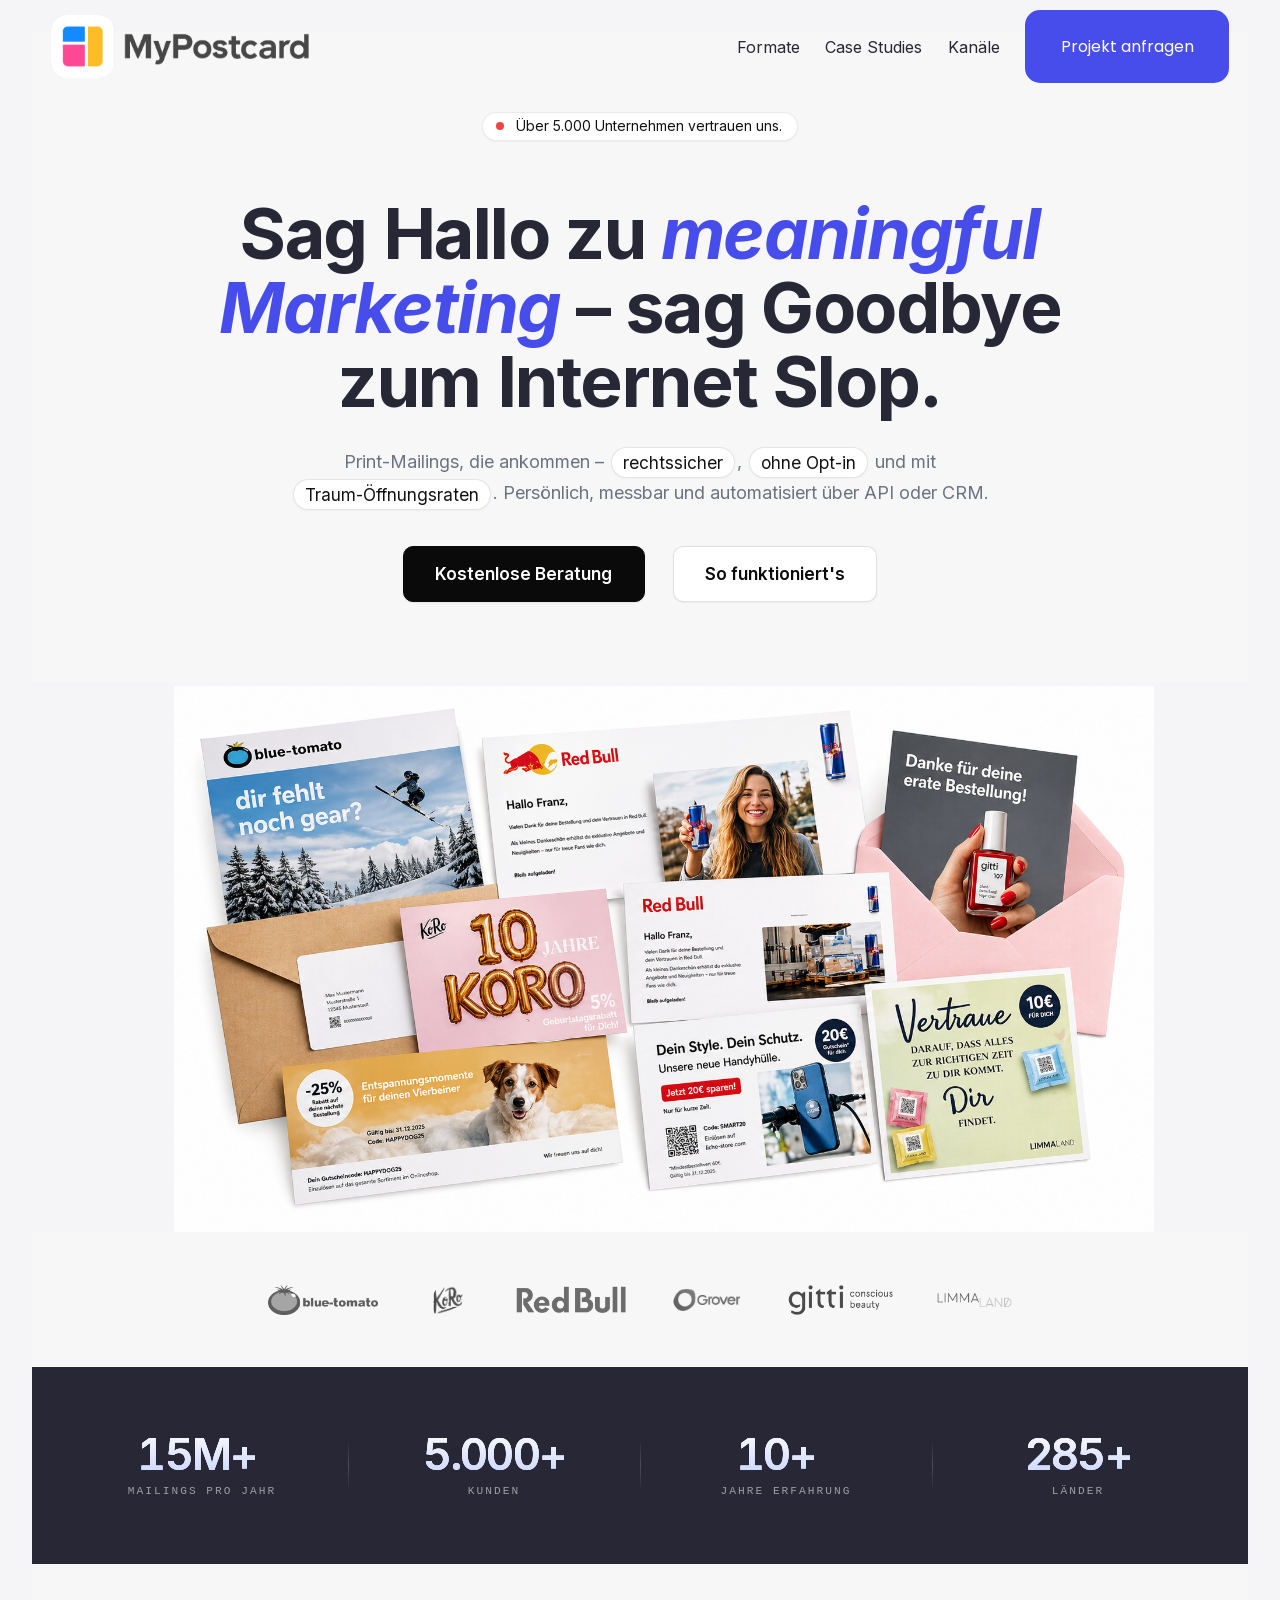
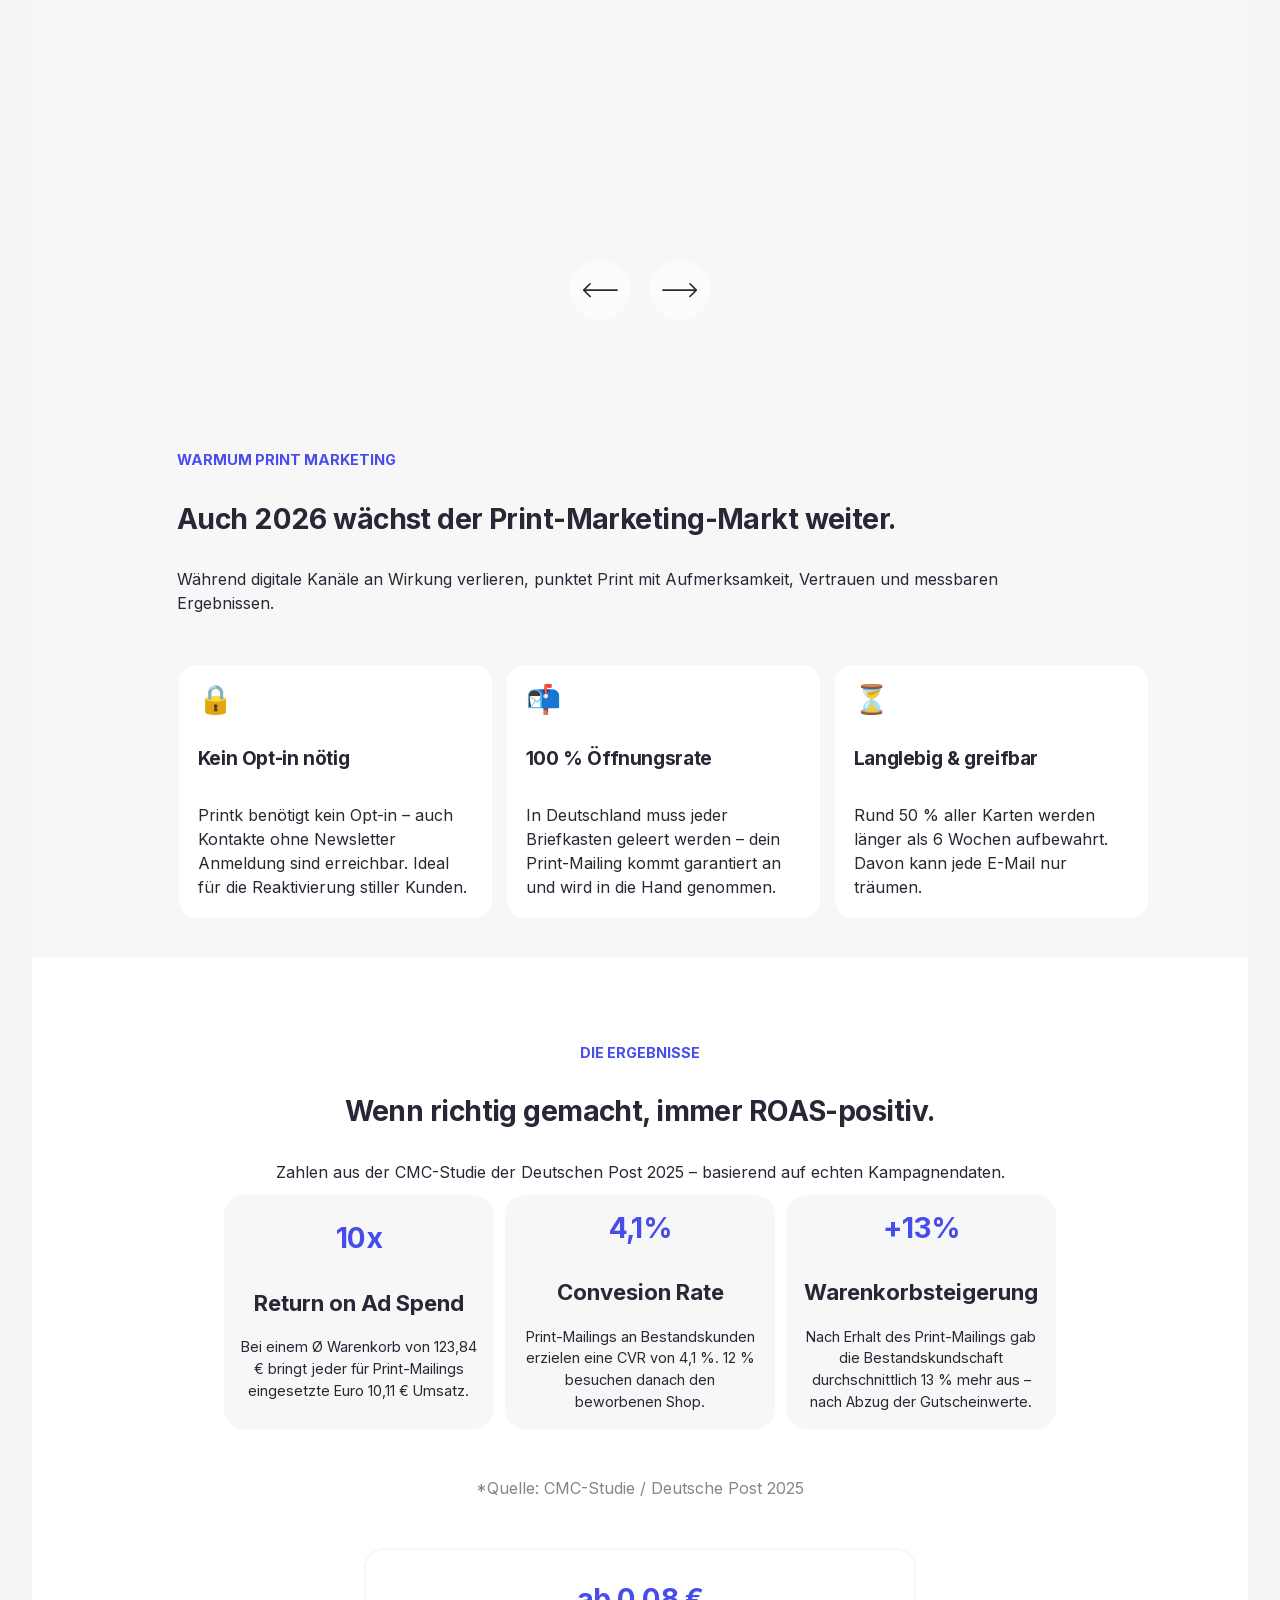
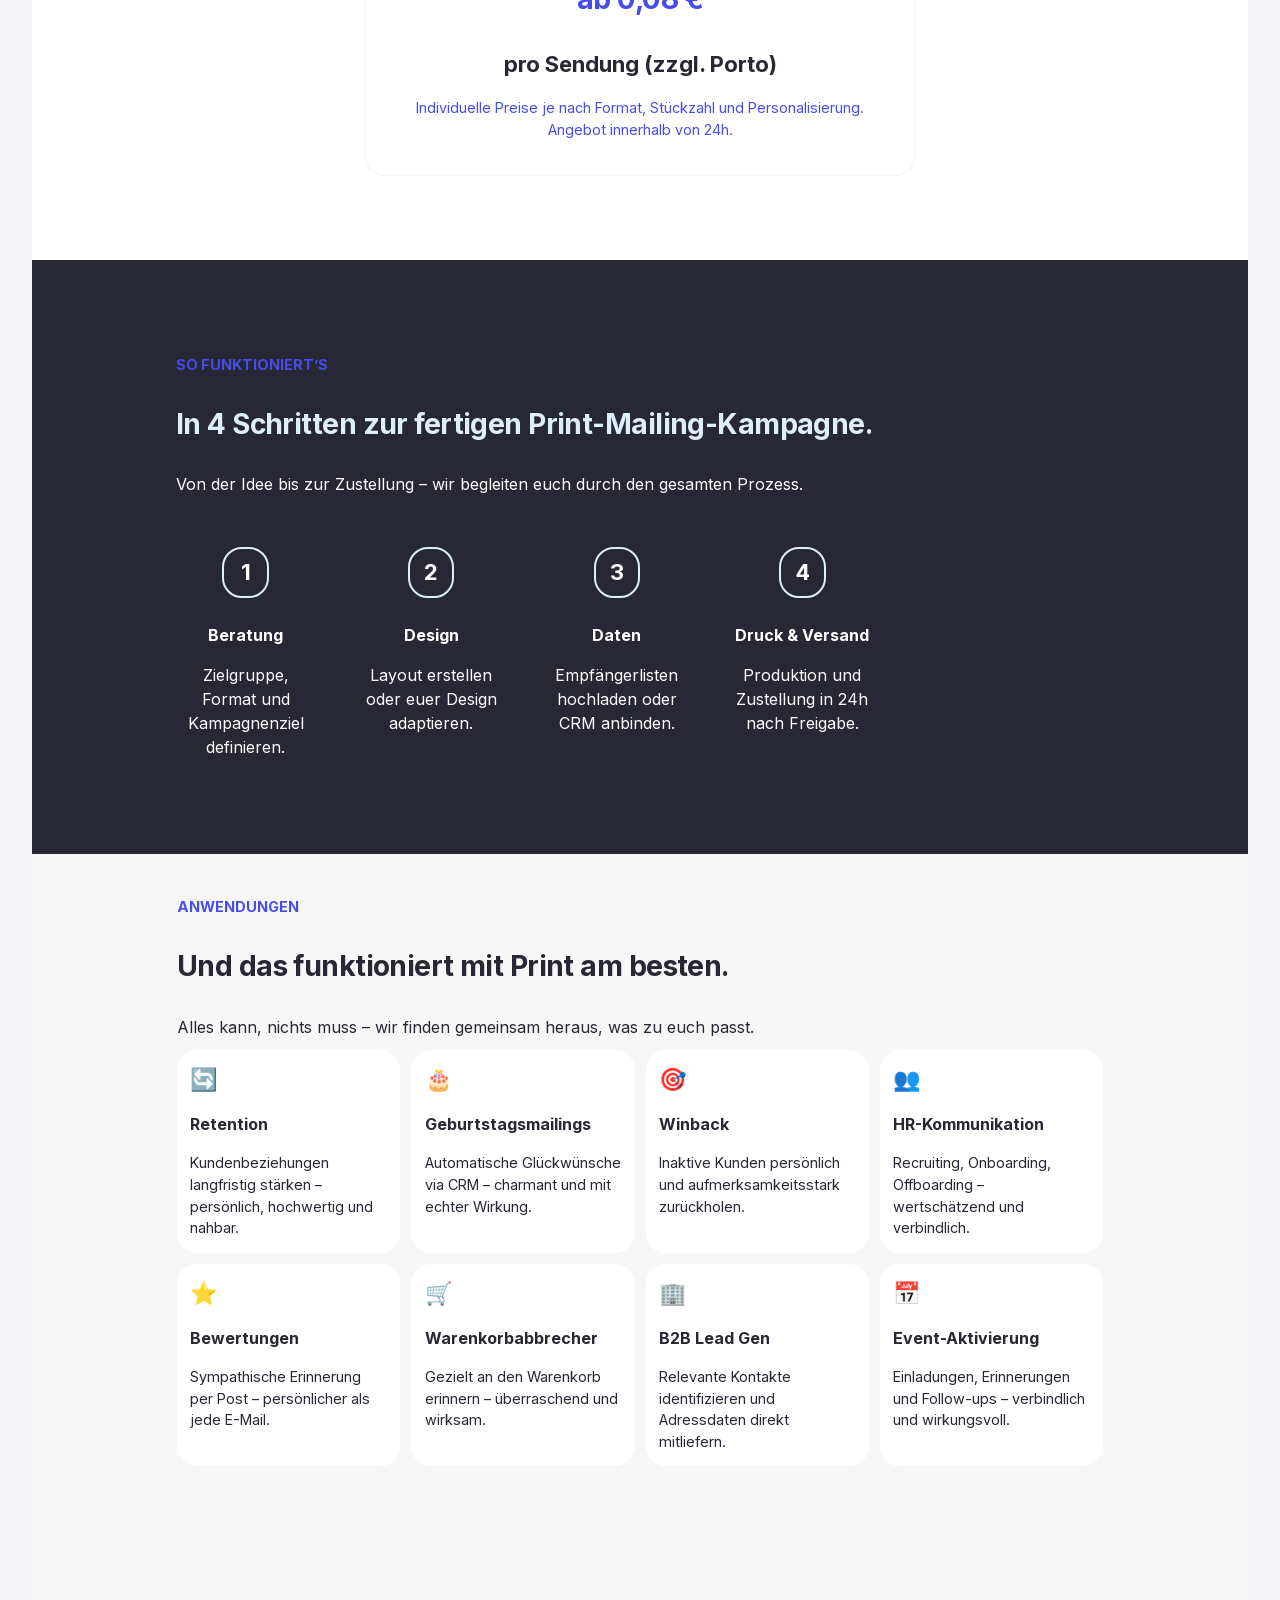
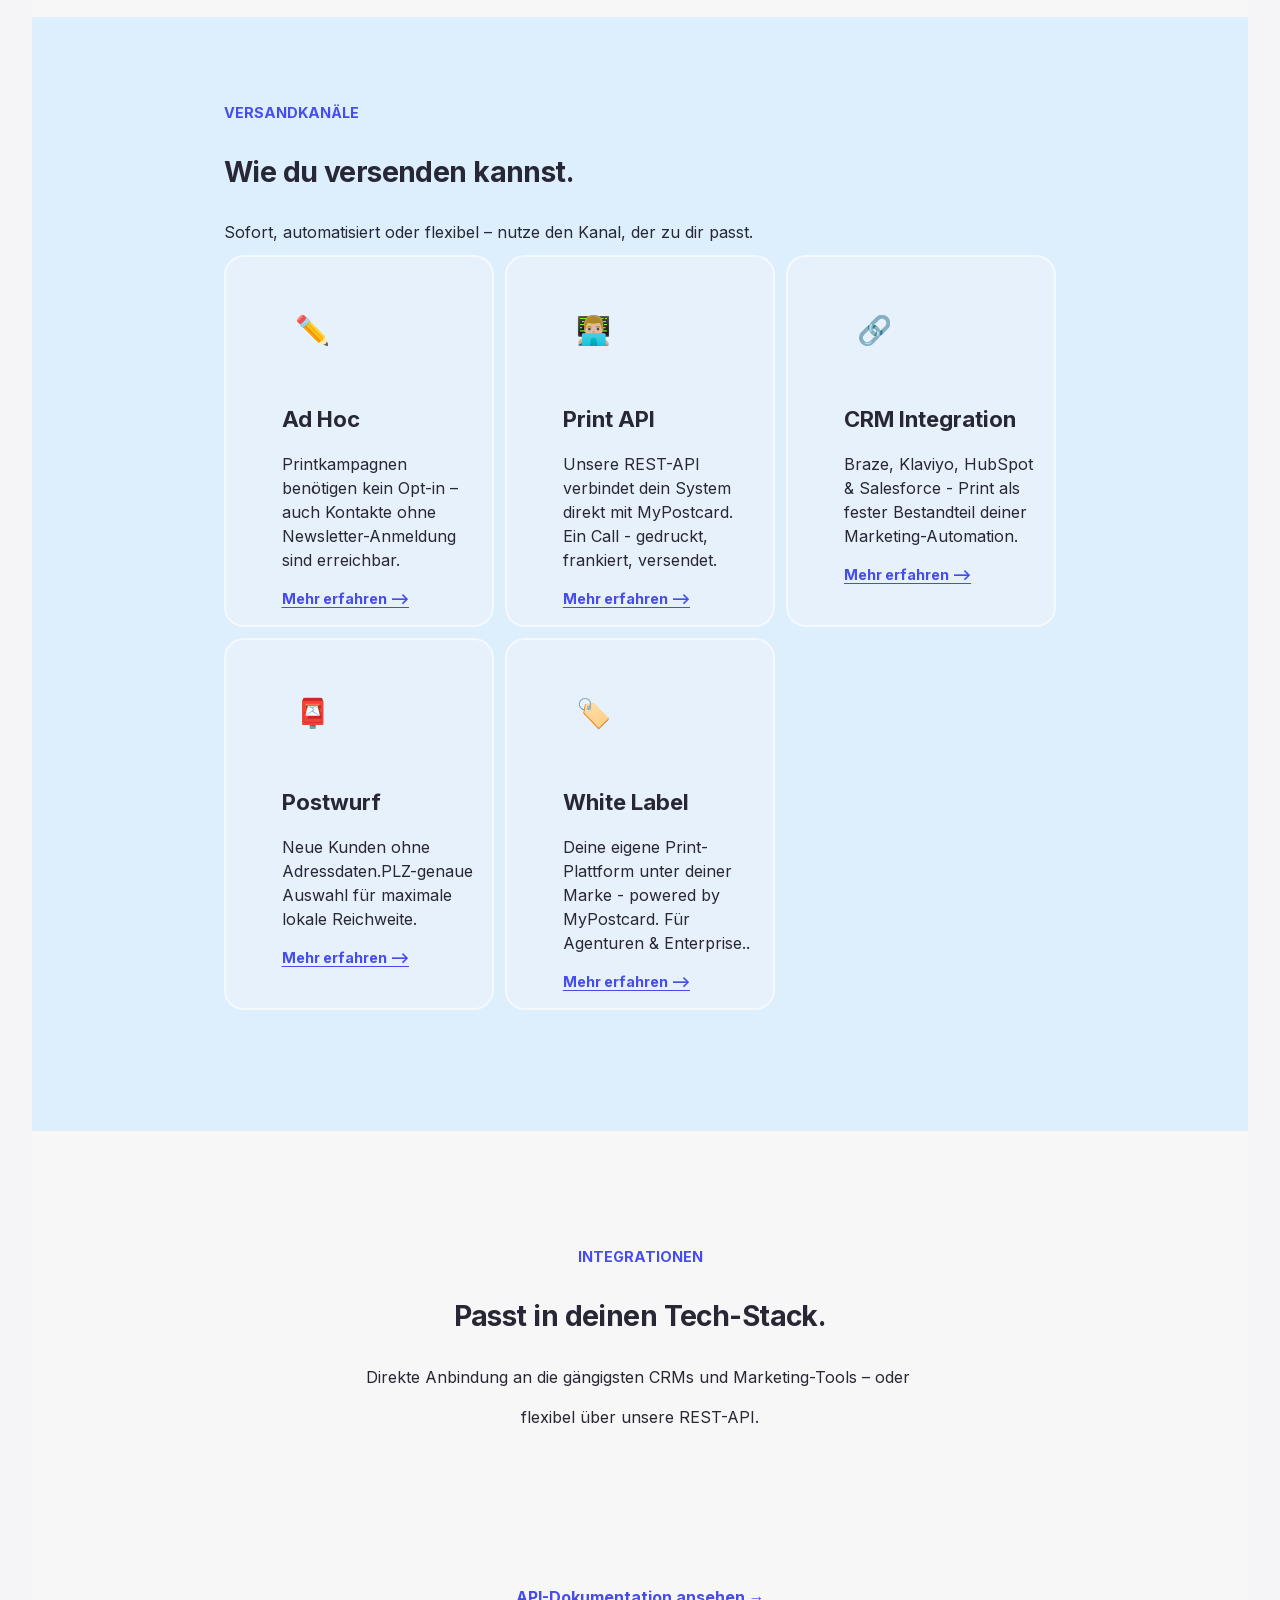
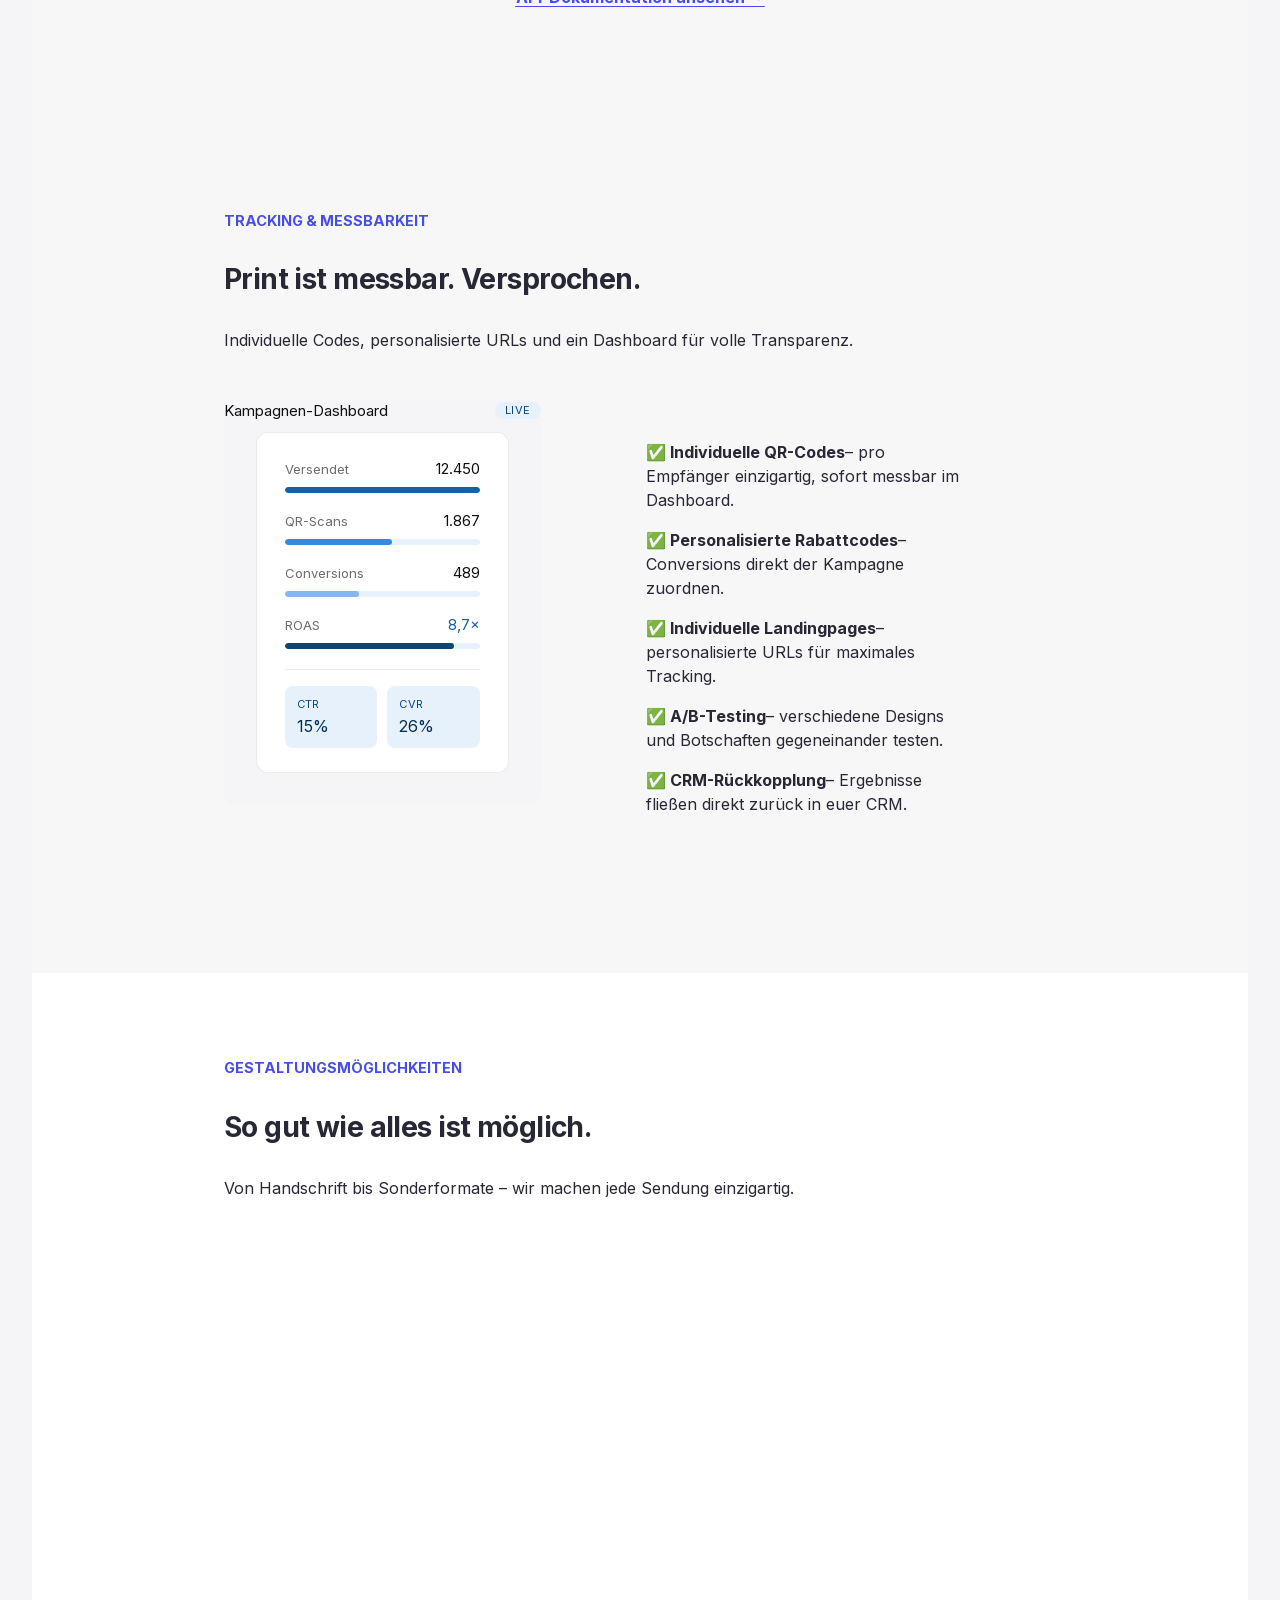
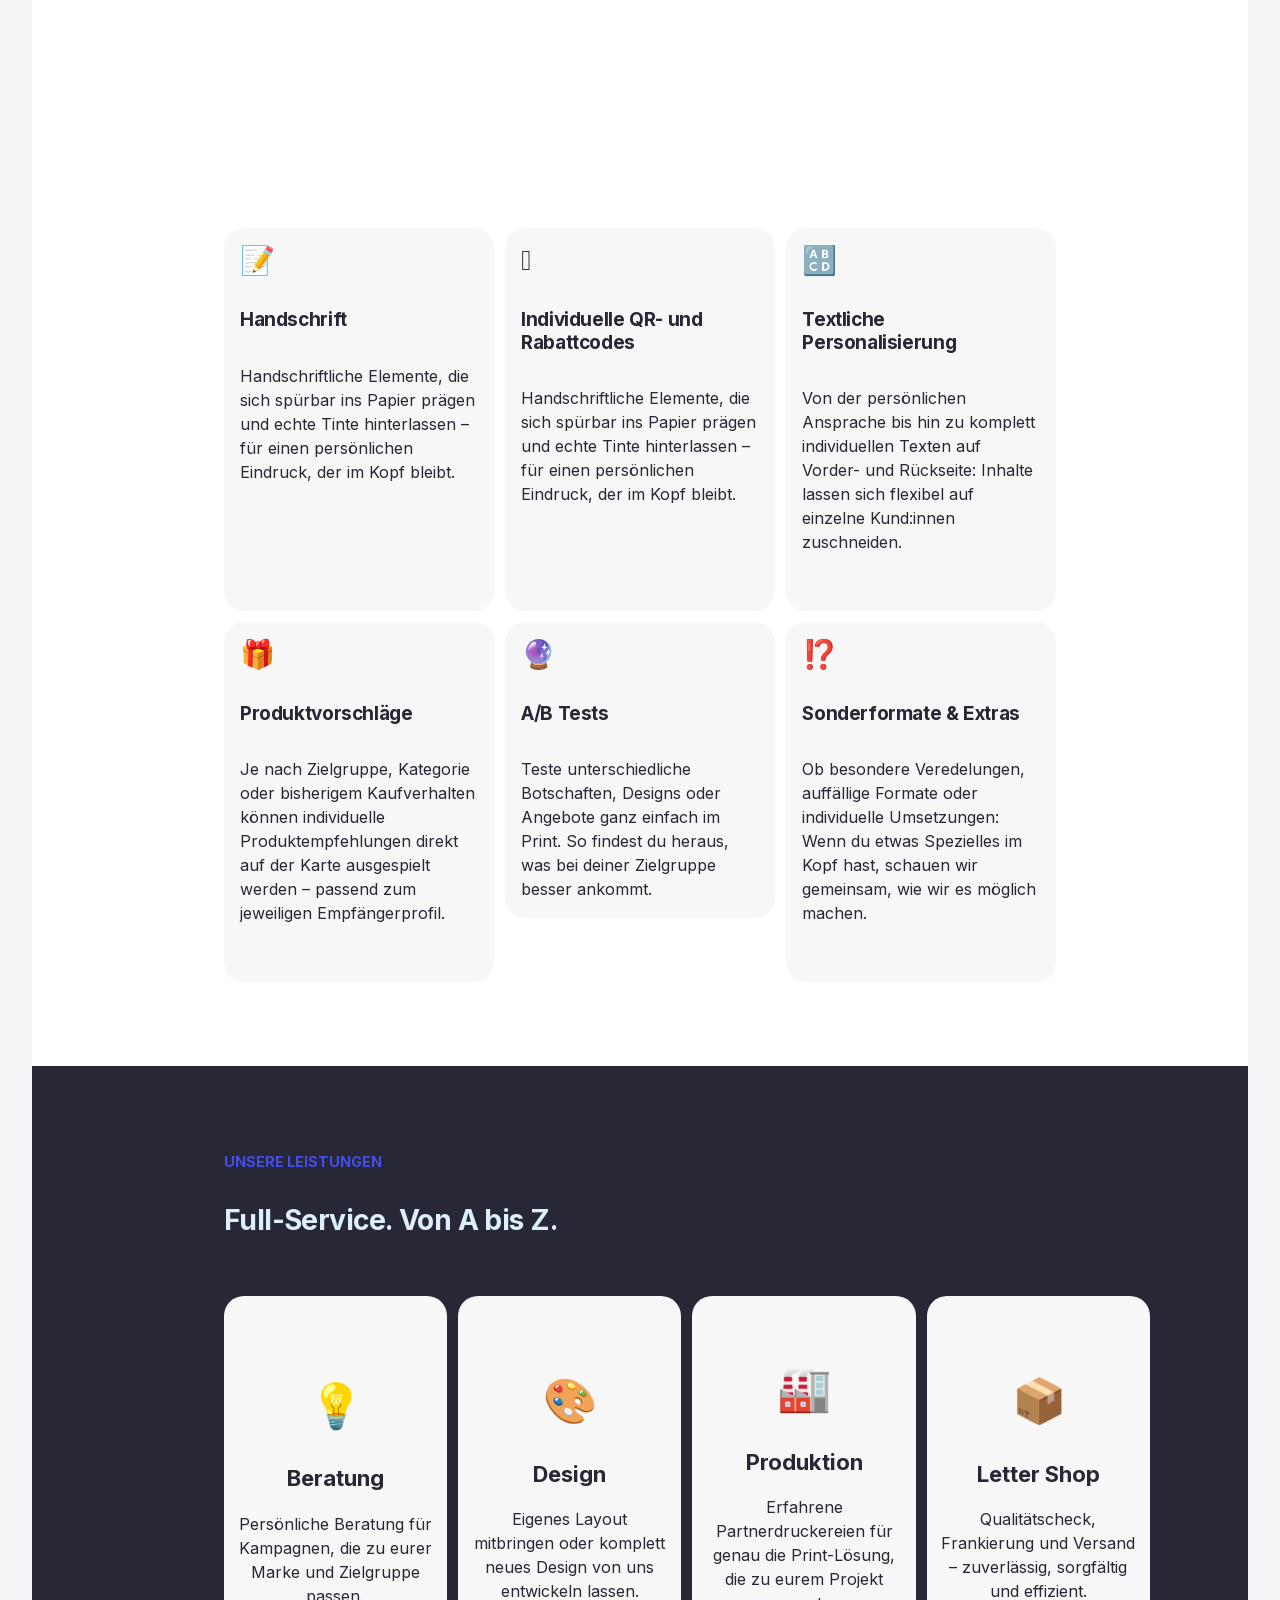
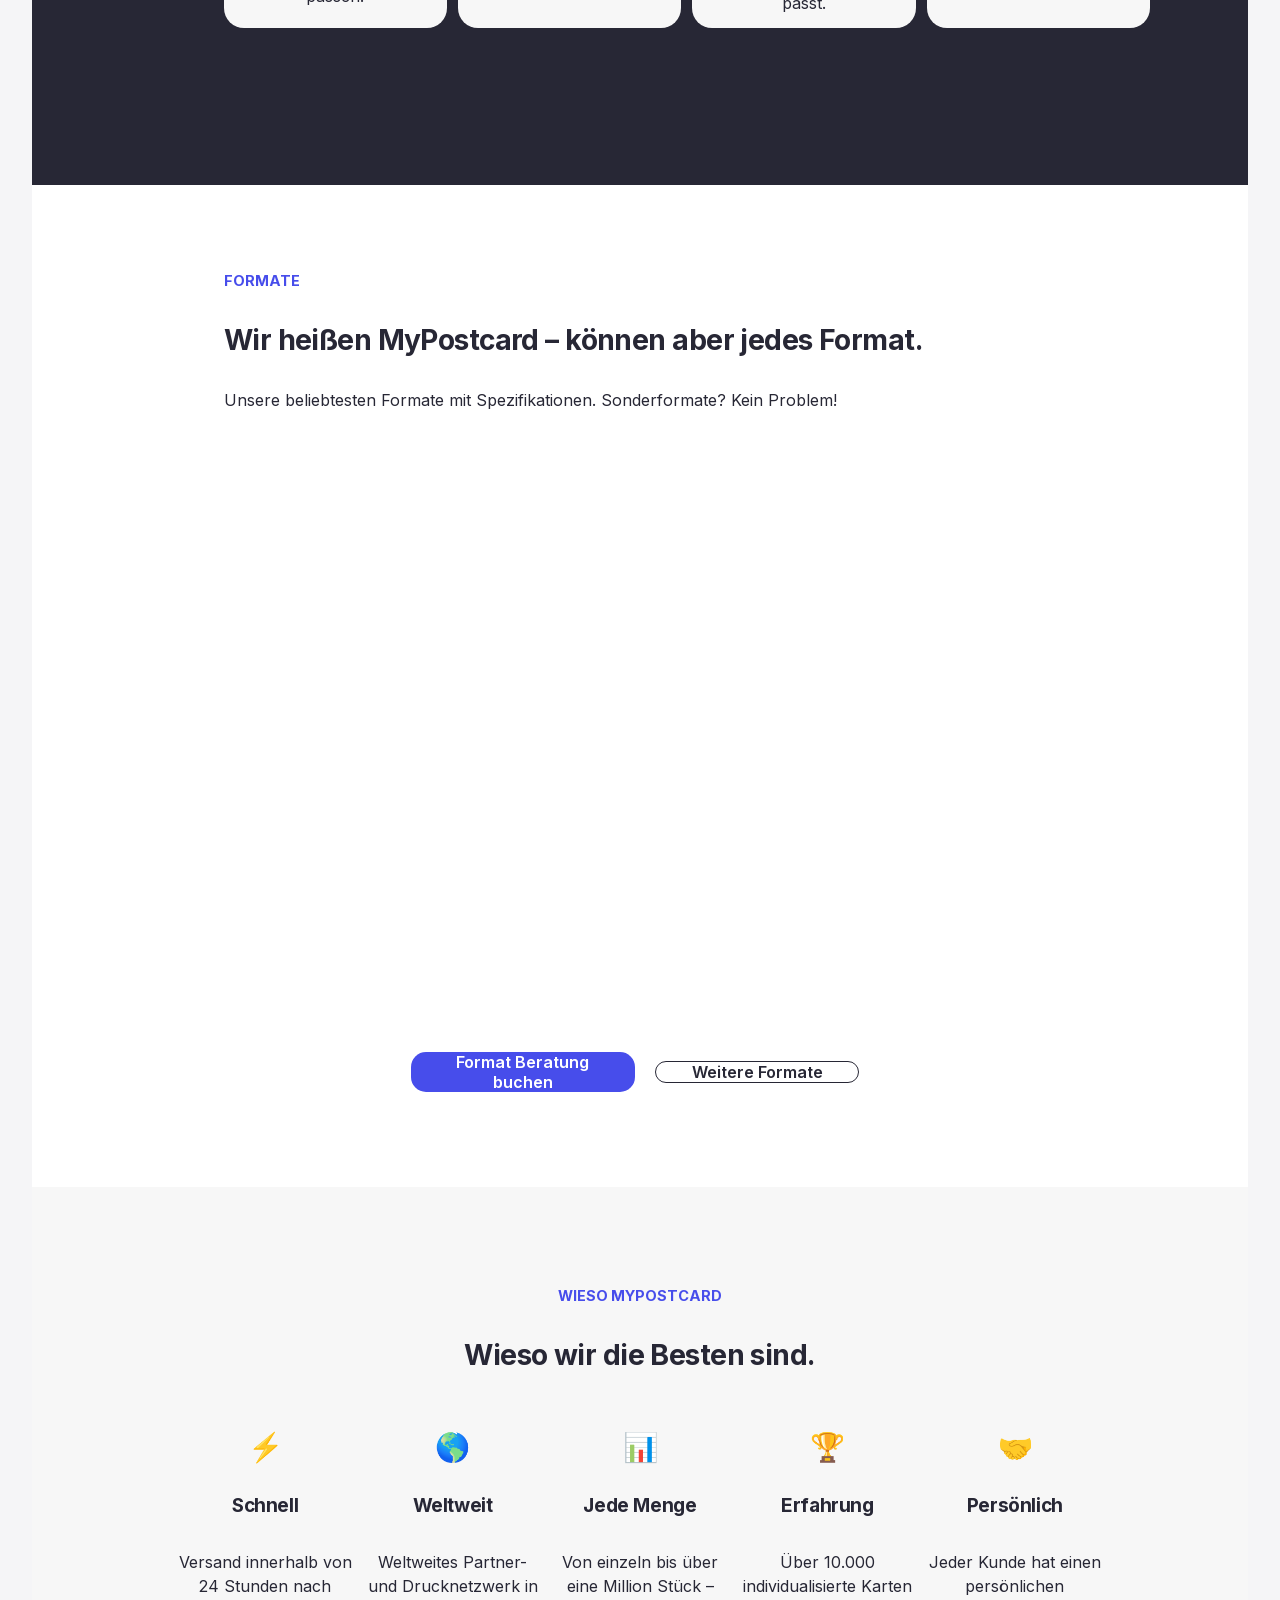
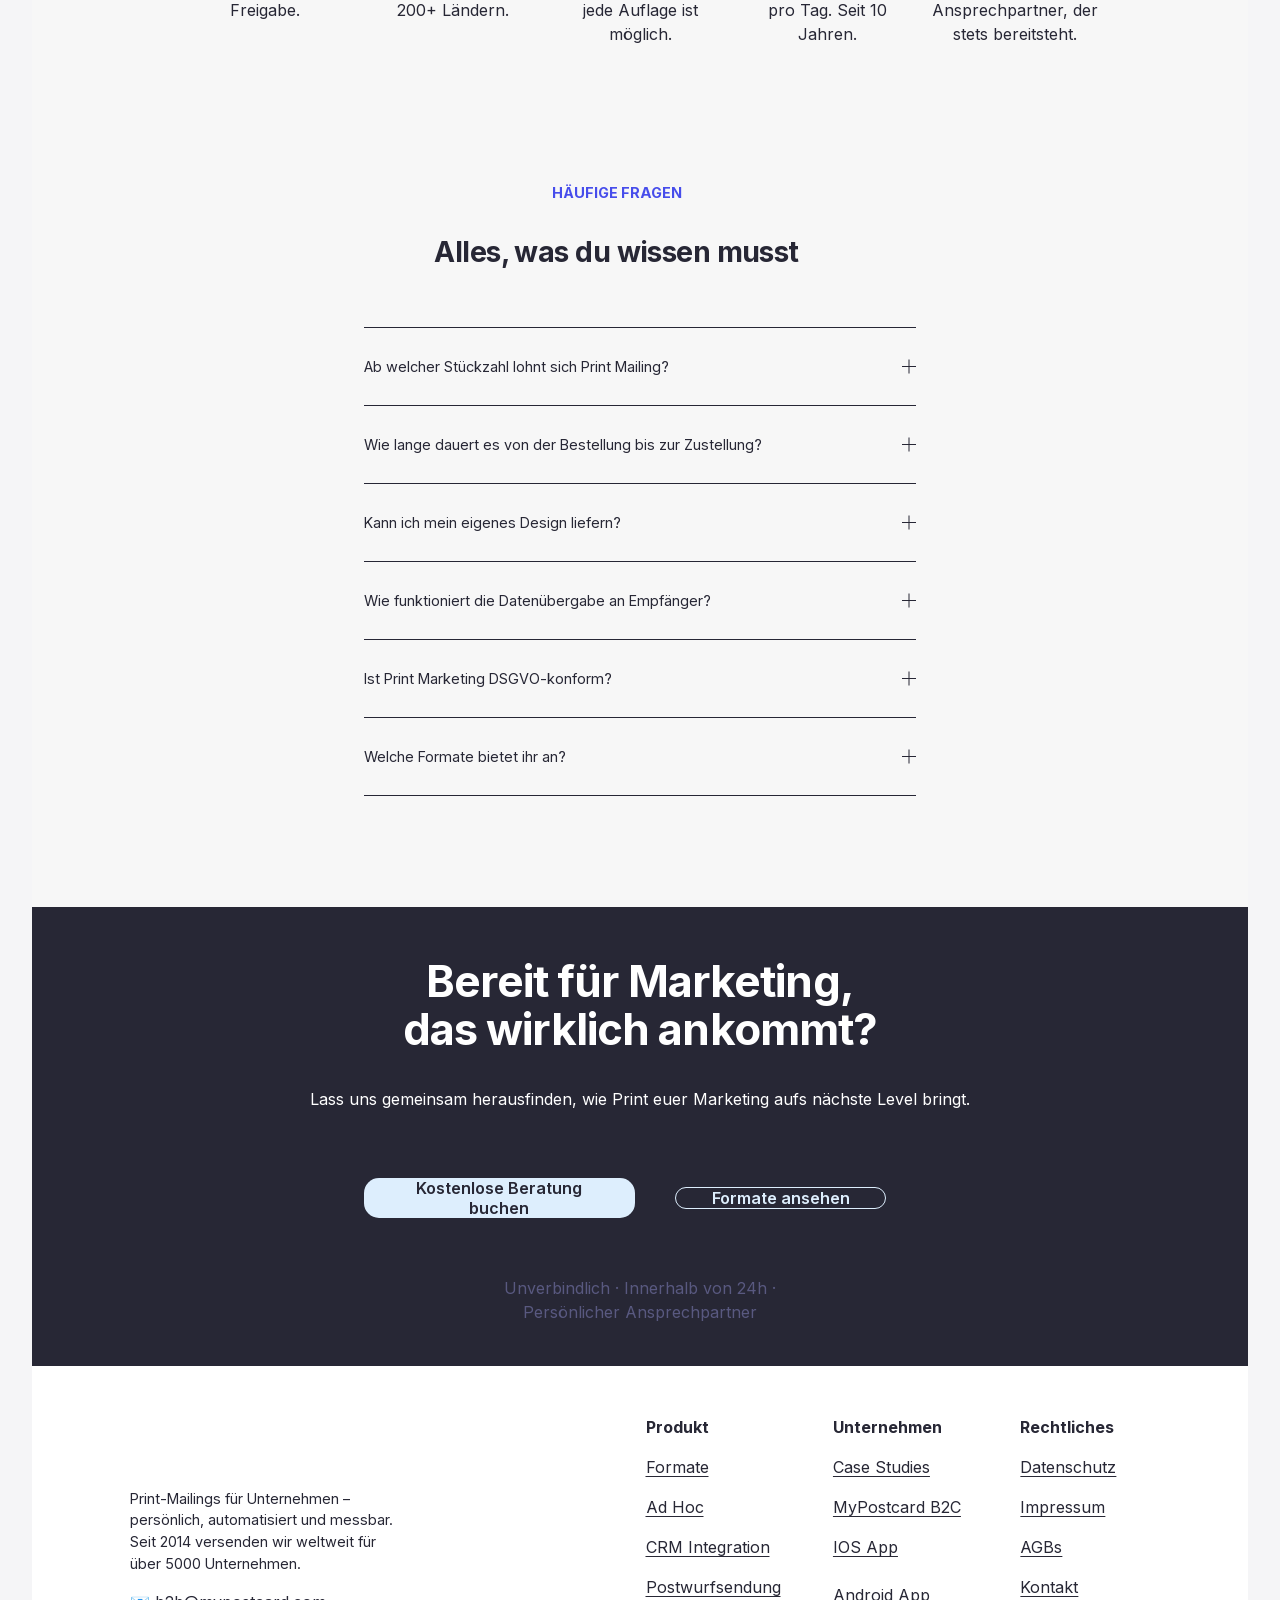
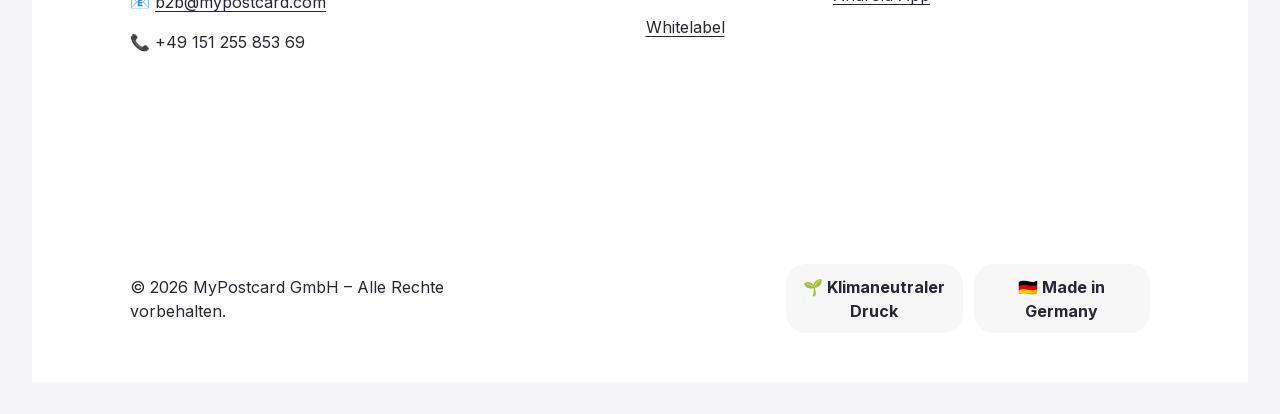
==== mirror/b2b.mypostcard.com/index.html @ cfaaf5c3 "Swap hero collage to transparent-bg version, tighten spacing Co-Authored-By: Claude Opus 4.7 (1M con" ====
<!doctype html>
<html xmlns:og="http://opengraphprotocol.org/schema/" xmlns:fb="http://www.facebook.com/2008/fbml" lang="de-DE"  >
  <head>
    <meta http-equiv="X-UA-Compatible" content="IE=edge,chrome=1">
    <meta name="viewport" content="width=device-width, initial-scale=1">
    <!-- This is Squarespace. --><!-- raccoon-clover-5j23 -->
<base href="">
<meta charset="utf-8" />
<title>MyPostcard B2B | Jetzt mit Print-Marketing starten</title>
<meta http-equiv="Accept-CH" content="Sec-CH-UA-Platform-Version, Sec-CH-UA-Model" /><link rel="icon" type="image/x-icon" href="../images.squarespace-cdn.com/content/v1/69e0ebd71eab851a25ea095e/1d01ca99-6120-44c4-a35b-4dc7d5e32202/favicon.ico"/>
<link rel="canonical" href="index.html"/>
<meta property="og:site_name" content="MyPostcard B2B (Copy)"/>
<meta property="og:title" content="MyPostcard B2B | Jetzt mit Print-Marketing starten"/>
<meta property="og:url" content="https://b2b.mypostcard.com"/>
<meta property="og:type" content="website"/>
<meta property="og:image" content="http://static1.squarespace.com/static/69e0ebd71eab851a25ea095e/t/69e0ebe41eab851a25ea0c81/1774520694319/MPC_2020_RGB-01.png?format=1500w"/>
<meta property="og:image:width" content="1500"/>
<meta property="og:image:height" content="366"/>
<meta itemprop="name" content="MyPostcard B2B &#124; Jetzt mit Print-Marketing starten"/>
<meta itemprop="url" content="https://b2b.mypostcard.com"/>
<meta itemprop="thumbnailUrl" content="http://static1.squarespace.com/static/69e0ebd71eab851a25ea095e/t/69e0ebe41eab851a25ea0c81/1774520694319/MPC_2020_RGB-01.png?format=1500w"/>
<link rel="image_src" href="../static1.squarespace.com/static/69e0ebd71eab851a25ea095e/t/69e0ebe41eab851a25ea0c81/1774520694319/MPC_2020_RGB-01.png%3Fformat=1500w" />
<meta itemprop="image" content="http://static1.squarespace.com/static/69e0ebd71eab851a25ea095e/t/69e0ebe41eab851a25ea0c81/1774520694319/MPC_2020_RGB-01.png?format=1500w"/>
<meta name="twitter:title" content="MyPostcard B2B &#124; Jetzt mit Print-Marketing starten"/>
<meta name="twitter:image" content="http://static1.squarespace.com/static/69e0ebd71eab851a25ea095e/t/69e0ebe41eab851a25ea0c81/1774520694319/MPC_2020_RGB-01.png?format=1500w"/>
<meta name="twitter:url" content="https://b2b.mypostcard.com"/>
<meta name="twitter:card" content="summary"/>
<meta name="description" content="" />
<link rel="preconnect" href="../images.squarespace-cdn.com/index.html">
<link rel="preconnect" href="https://fonts.gstatic.com" crossorigin>
<link rel="stylesheet" href="../fonts.googleapis.com/css2%3Ffamily=Poppins:ital,wght@0,400&amp;family=Inter:ital,wght@0,400%3B0,600%3B0,700%3B1,400%3B1,700.css"><script type="text/javascript" crossorigin="anonymous" defer="true" nomodule="nomodule" src="../assets.squarespace.com/@sqs/polyfiller/1.6/legacy.js"></script>
<script type="text/javascript" crossorigin="anonymous" defer="true" src="../assets.squarespace.com/@sqs/polyfiller/1.6/modern.js"></script>
<script type="text/javascript">SQUARESPACE_ROLLUPS = {};</script>
<script>(function(rollups, name) { if (!rollups[name]) { rollups[name] = {}; } rollups[name].js = ["//assets.squarespace.com/universal/scripts-compressed/visitor-site-error-reporter-a59b19fcd726cd2c-min.de-DE.js"]; })(SQUARESPACE_ROLLUPS, 'squarespace-visitor_site_error_reporter');</script>
<script crossorigin="anonymous" src="../assets.squarespace.com/universal/scripts-compressed/visitor-site-error-reporter-a59b19fcd726cd2c-min.de-DE.js" defer ></script><script>(function(rollups, name) { if (!rollups[name]) { rollups[name] = {}; } rollups[name].js = ["//assets.squarespace.com/universal/scripts-compressed/extract-css-runtime-60d64ab352d79db1-min.de-DE.js"]; })(SQUARESPACE_ROLLUPS, 'squarespace-extract_css_runtime');</script>
<script crossorigin="anonymous" src="../assets.squarespace.com/universal/scripts-compressed/extract-css-runtime-60d64ab352d79db1-min.de-DE.js" defer ></script><script>(function(rollups, name) { if (!rollups[name]) { rollups[name] = {}; } rollups[name].js = ["//assets.squarespace.com/universal/scripts-compressed/extract-css-moment-js-vendor-48fb6a24dfb74ce8-min.de-DE.js"]; })(SQUARESPACE_ROLLUPS, 'squarespace-extract_css_moment_js_vendor');</script>
<script crossorigin="anonymous" src="../assets.squarespace.com/universal/scripts-compressed/extract-css-moment-js-vendor-48fb6a24dfb74ce8-min.de-DE.js" defer ></script><script>(function(rollups, name) { if (!rollups[name]) { rollups[name] = {}; } rollups[name].js = ["//assets.squarespace.com/universal/scripts-compressed/cldr-resource-pack-6adfd5bf4815801f-min.de-DE.js"]; })(SQUARESPACE_ROLLUPS, 'squarespace-cldr_resource_pack');</script>
<script crossorigin="anonymous" src="../assets.squarespace.com/universal/scripts-compressed/cldr-resource-pack-6adfd5bf4815801f-min.de-DE.js" defer ></script><script>(function(rollups, name) { if (!rollups[name]) { rollups[name] = {}; } rollups[name].js = ["//assets.squarespace.com/universal/scripts-compressed/common-vendors-stable-5eb4b62398109f2a-min.de-DE.js"]; })(SQUARESPACE_ROLLUPS, 'squarespace-common_vendors_stable');</script>
<script crossorigin="anonymous" src="../assets.squarespace.com/universal/scripts-compressed/common-vendors-stable-5eb4b62398109f2a-min.de-DE.js" defer ></script><script>(function(rollups, name) { if (!rollups[name]) { rollups[name] = {}; } rollups[name].js = ["//assets.squarespace.com/universal/scripts-compressed/common-vendors-9a8d23a57b0d12bd-min.de-DE.js"]; })(SQUARESPACE_ROLLUPS, 'squarespace-common_vendors');</script>
<script crossorigin="anonymous" src="../assets.squarespace.com/universal/scripts-compressed/common-vendors-9a8d23a57b0d12bd-min.de-DE.js" defer ></script><script>(function(rollups, name) { if (!rollups[name]) { rollups[name] = {}; } rollups[name].js = ["//assets.squarespace.com/universal/scripts-compressed/common-fbbcd92c5aca919e-min.de-DE.js"]; })(SQUARESPACE_ROLLUPS, 'squarespace-common');</script>
<script crossorigin="anonymous" src="../assets.squarespace.com/universal/scripts-compressed/common-fbbcd92c5aca919e-min.de-DE.js" defer ></script><script>(function(rollups, name) { if (!rollups[name]) { rollups[name] = {}; } rollups[name].js = ["//assets.squarespace.com/universal/scripts-compressed/user-account-core-eade05f46a5117b7-min.de-DE.js"]; })(SQUARESPACE_ROLLUPS, 'squarespace-user_account_core');</script>
<script crossorigin="anonymous" src="../assets.squarespace.com/universal/scripts-compressed/user-account-core-eade05f46a5117b7-min.de-DE.js" defer ></script><script>(function(rollups, name) { if (!rollups[name]) { rollups[name] = {}; } rollups[name].css = ["//assets.squarespace.com/universal/styles-compressed/user-account-core-f82c59bd5327abda-min.de-DE.css"]; })(SQUARESPACE_ROLLUPS, 'squarespace-user_account_core');</script>
<link rel="stylesheet" type="text/css" href="../assets.squarespace.com/universal/styles-compressed/user-account-core-f82c59bd5327abda-min.de-DE.css"><script>(function(rollups, name) { if (!rollups[name]) { rollups[name] = {}; } rollups[name].js = ["//assets.squarespace.com/universal/scripts-compressed/performance-6459fc8de2796fdd-min.de-DE.js"]; })(SQUARESPACE_ROLLUPS, 'squarespace-performance');</script>
<script crossorigin="anonymous" src="../assets.squarespace.com/universal/scripts-compressed/performance-6459fc8de2796fdd-min.de-DE.js" defer ></script><script data-name="static-context">Static = window.Static || {}; Static.SQUARESPACE_CONTEXT = {"betaFeatureFlags":["modernized-pdp-m2-enabled","campaigns_new_image_layout_picker","campaigns_thumbnail_layout","override_block_styles","campaigns_discount_section_in_blasts","marketing_landing_page","supports_versioned_template_assets","campaigns_merch_state","contacts_and_campaigns_redesign","i18n_beta_website_locales","campaigns_import_discounts","new_stacked_index","scripts_defer","campaigns_discount_section_in_automations","member_areas_feature","marketing_automations","enable_form_submission_trigger","nested_categories","campaigns_table_v2","enable_modernized_pdp_m3_fluid","enable_modernized_pdp_m3_layout_ux"],"facebookAppId":"314192535267336","facebookApiVersion":"v6.0","rollups":{"squarespace-announcement-bar":{"js":"//assets.squarespace.com/universal/scripts-compressed/announcement-bar-5044923be5260841-min.de-DE.js"},"squarespace-audio-player":{"css":"//assets.squarespace.com/universal/styles-compressed/audio-player-b05f5197a871c566-min.de-DE.css","js":"//assets.squarespace.com/universal/scripts-compressed/audio-player-e78b93b744d498d3-min.de-DE.js"},"squarespace-blog-collection-list":{"css":"//assets.squarespace.com/universal/styles-compressed/blog-collection-list-b4046463b72f34e2-min.de-DE.css","js":"//assets.squarespace.com/universal/scripts-compressed/blog-collection-list-41b6b3fe1f571bd6-min.de-DE.js"},"squarespace-calendar-block-renderer":{"css":"//assets.squarespace.com/universal/styles-compressed/calendar-block-renderer-c3fef2a497c8e56b-min.de-DE.css","js":"//assets.squarespace.com/universal/scripts-compressed/calendar-block-renderer-bdd065f5db2d1185-min.de-DE.js"},"squarespace-chartjs-helpers":{"css":"//assets.squarespace.com/universal/styles-compressed/chartjs-helpers-96b256171ee039c1-min.de-DE.css","js":"//assets.squarespace.com/universal/scripts-compressed/chartjs-helpers-e98deb44e271b353-min.de-DE.js"},"squarespace-comments":{"css":"//assets.squarespace.com/universal/styles-compressed/comments-8cfb0f75c0b7bb0c-min.de-DE.css","js":"//assets.squarespace.com/universal/scripts-compressed/comments-f793500a1a204336-min.de-DE.js"},"squarespace-custom-css-popup":{"css":"//assets.squarespace.com/universal/styles-compressed/custom-css-popup-9d14b461454f5edb-min.de-DE.css","js":"//assets.squarespace.com/universal/scripts-compressed/custom-css-popup-3cb614fd5b253122-min.de-DE.js"},"squarespace-dialog":{"css":"//assets.squarespace.com/universal/styles-compressed/dialog-86aacd645d83874c-min.de-DE.css","js":"//assets.squarespace.com/universal/scripts-compressed/dialog-1ac03d77adec5402-min.de-DE.js"},"squarespace-events-collection":{"css":"//assets.squarespace.com/universal/styles-compressed/events-collection-c3fef2a497c8e56b-min.de-DE.css","js":"//assets.squarespace.com/universal/scripts-compressed/events-collection-900f0edfb58c708d-min.de-DE.js"},"squarespace-form-rendering-utils":{"js":"//assets.squarespace.com/universal/scripts-compressed/form-rendering-utils-1d1c13e3509b30d6-min.de-DE.js"},"squarespace-forms":{"css":"//assets.squarespace.com/universal/styles-compressed/forms-0afd3c6ac30bbab1-min.de-DE.css","js":"//assets.squarespace.com/universal/scripts-compressed/forms-e50c9e216755b88c-min.de-DE.js"},"squarespace-gallery-collection-list":{"css":"//assets.squarespace.com/universal/styles-compressed/gallery-collection-list-b4046463b72f34e2-min.de-DE.css","js":"//assets.squarespace.com/universal/scripts-compressed/gallery-collection-list-fe67c46a1e48ce61-min.de-DE.js"},"squarespace-image-zoom":{"css":"//assets.squarespace.com/universal/styles-compressed/image-zoom-b4046463b72f34e2-min.de-DE.css","js":"//assets.squarespace.com/universal/scripts-compressed/image-zoom-e6f6088e0b4ebe29-min.de-DE.js"},"squarespace-pinterest":{"css":"//assets.squarespace.com/universal/styles-compressed/pinterest-b4046463b72f34e2-min.de-DE.css","js":"//assets.squarespace.com/universal/scripts-compressed/pinterest-da768f92a16d7e87-min.de-DE.js"},"squarespace-popup-overlay":{"css":"//assets.squarespace.com/universal/styles-compressed/popup-overlay-b742b752f5880972-min.de-DE.css","js":"//assets.squarespace.com/universal/scripts-compressed/popup-overlay-9cc144723d42cb8b-min.de-DE.js"},"squarespace-product-quick-view":{"css":"//assets.squarespace.com/universal/styles-compressed/product-quick-view-0afd3c6ac30bbab1-min.de-DE.css","js":"//assets.squarespace.com/universal/scripts-compressed/product-quick-view-67cec247b00d94a1-min.de-DE.js"},"squarespace-products-collection-item-v2":{"css":"//assets.squarespace.com/universal/styles-compressed/products-collection-item-v2-b4046463b72f34e2-min.de-DE.css","js":"//assets.squarespace.com/universal/scripts-compressed/products-collection-item-v2-fa86636425b8d324-min.de-DE.js"},"squarespace-products-collection-list-v2":{"css":"//assets.squarespace.com/universal/styles-compressed/products-collection-list-v2-b4046463b72f34e2-min.de-DE.css","js":"//assets.squarespace.com/universal/scripts-compressed/products-collection-list-v2-3cdf815f5a6579ca-min.de-DE.js"},"squarespace-search-page":{"css":"//assets.squarespace.com/universal/styles-compressed/search-page-90a67fc09b9b32c6-min.de-DE.css","js":"//assets.squarespace.com/universal/scripts-compressed/search-page-a9011f0e9dd219e2-min.de-DE.js"},"squarespace-search-preview":{"js":"//assets.squarespace.com/universal/scripts-compressed/search-preview-f0b5e16efc068c1a-min.de-DE.js"},"squarespace-simple-liking":{"css":"//assets.squarespace.com/universal/styles-compressed/simple-liking-701bf8bbc05ec6aa-min.de-DE.css","js":"//assets.squarespace.com/universal/scripts-compressed/simple-liking-e9bc9a28cc5af0a2-min.de-DE.js"},"squarespace-social-buttons":{"css":"//assets.squarespace.com/universal/styles-compressed/social-buttons-95032e5fa98e47a5-min.de-DE.css","js":"//assets.squarespace.com/universal/scripts-compressed/social-buttons-6094ce3f1ebb385a-min.de-DE.js"},"squarespace-tourdates":{"css":"//assets.squarespace.com/universal/styles-compressed/tourdates-b4046463b72f34e2-min.de-DE.css","js":"//assets.squarespace.com/universal/scripts-compressed/tourdates-35a13cfaf4c659af-min.de-DE.js"},"squarespace-website-overlays-manager":{"css":"//assets.squarespace.com/universal/styles-compressed/website-overlays-manager-07ea5a4e004e6710-min.de-DE.css","js":"//assets.squarespace.com/universal/scripts-compressed/website-overlays-manager-8c752b58795b65bf-min.de-DE.js"}},"pageType":2,"website":{"id":"69e0ebd71eab851a25ea095e","identifier":"raccoon-clover-5j23","websiteType":4,"contentModifiedOn":1776742720226,"cloneable":false,"hasBeenCloneable":false,"siteStatus":{},"language":"de-DE","translationLocale":"de-DE","formattingLocale":"de-DE","timeZone":"Europe/Berlin","machineTimeZoneOffset":7200000,"timeZoneOffset":7200000,"timeZoneAbbr":"CEST","siteTitle":"MyPostcard B2B (Copy)","fullSiteTitle":"MyPostcard B2B | Jetzt mit Print-Marketing starten","siteDescription":"","logoImageId":"69e0ebe41eab851a25ea0c81","shareButtonOptions":{"7":true,"8":true,"3":true,"6":true,"1":true,"2":true,"4":true},"logoImageUrl":"//images.squarespace-cdn.com/content/v1/69e0ebd71eab851a25ea095e/1776348132783-NSE8NP013ZZTZNVH1GNS/MPC_2020_RGB-01.png","authenticUrl":"https://b2b.mypostcard.com","internalUrl":"https://raccoon-clover-5j23.squarespace.com","baseUrl":"https://b2b.mypostcard.com","primaryDomain":"b2b.mypostcard.com","sslSetting":3,"isHstsEnabled":true,"typekitId":"","statsMigrated":false,"imageMetadataProcessingEnabled":false,"screenshotId":"8b032da7828d03f8a952dbb4b1cc488d189392d3c09bd47cb3120c4d55656f40","captchaSettings":{"siteKey":"","enabledForDonations":false},"showOwnerLogin":false},"websiteSettings":{"id":"69e0ebd71eab851a25ea0963","websiteId":"69e0ebd71eab851a25ea095e","subjects":[],"country":"DE","state":"","simpleLikingEnabled":true,"mobileInfoBarSettings":{"isContactEmailEnabled":false,"isContactPhoneNumberEnabled":false,"isLocationEnabled":false,"isBusinessHoursEnabled":false},"announcementBarSettings":{},"commentLikesAllowed":true,"commentAnonAllowed":true,"commentThreaded":true,"commentApprovalRequired":false,"commentAvatarsOn":true,"commentSortType":2,"commentFlagThreshold":0,"commentFlagsAllowed":true,"commentEnableByDefault":true,"commentDisableAfterDaysDefault":0,"disqusShortname":"","commentsEnabled":false,"storeSettings":{"returnPolicy":null,"termsOfService":null,"privacyPolicy":null,"expressCheckout":false,"continueShoppingLinkUrl":"/","useLightCart":false,"showNoteField":false,"shippingCountryDefaultValue":"US","billToShippingDefaultValue":false,"showShippingPhoneNumber":true,"isShippingPhoneRequired":false,"showBillingPhoneNumber":true,"isBillingPhoneRequired":false,"currenciesSupported":["USD","CAD","GBP","AUD","EUR","CHF","NOK","SEK","DKK","NZD","SGD","MXN","HKD","CZK","ILS","MYR","RUB","PHP","PLN","THB","BRL","ARS","COP","IDR","INR","JPY","ZAR","KRW"],"defaultCurrency":"USD","selectedCurrency":"EUR","measurementStandard":1,"showCustomCheckoutForm":false,"checkoutPageMarketingOptInEnabled":true,"enableMailingListOptInByDefault":false,"sameAsRetailLocation":false,"merchandisingSettings":{"scarcityEnabledOnProductItems":false,"scarcityEnabledOnProductBlocks":false,"scarcityMessageType":"DEFAULT_SCARCITY_MESSAGE","scarcityThreshold":10,"multipleQuantityAllowedForServices":true,"restockNotificationsEnabled":false,"restockNotificationsMailingListSignUpEnabled":false,"relatedProductsEnabled":false,"relatedProductsOrdering":"random","soldOutVariantsDropdownDisabled":false,"productComposerOptedIn":false,"productComposerABTestOptedOut":false,"productReviewsEnabled":false},"minimumOrderSubtotalEnabled":false,"minimumOrderSubtotal":{"currency":"EUR","value":"0.00"},"addToCartConfirmationType":2,"isLive":false,"multipleQuantityAllowedForServices":true},"useEscapeKeyToLogin":false,"ssBadgeType":1,"ssBadgePosition":4,"ssBadgeVisibility":1,"ssBadgeDevices":1,"pinterestOverlayOptions":{"mode":"disabled"},"userAccountsSettings":{"loginAllowed":true,"signupAllowed":true}},"cookieSettings":{"isCookieBannerEnabled":false,"isRestrictiveCookiePolicyEnabled":false,"cookieBannerText":"","cookieBannerTheme":"","cookieBannerVariant":"","cookieBannerPosition":"","cookieBannerCtaVariant":"","cookieBannerCtaText":"","cookieBannerAcceptType":"OPT_IN","cookieBannerOptOutCtaText":"","cookieBannerHasOptOut":false,"cookieBannerHasManageCookies":true,"cookieBannerManageCookiesLabel":"","cookieBannerSavedPreferencesText":"","cookieBannerSavedPreferencesLayout":"PILL"},"websiteCloneable":false,"collection":{"title":"Landing Page","id":"69e0ebda1eab851a25ea0ab2","fullUrl":"/","type":10,"permissionType":1},"subscribed":false,"appDomain":"squarespace.com","templateTweakable":true,"tweakJSON":{"form-use-theme-colors":"true","header-logo-height":"63px","header-mobile-logo-max-height":"30px","header-vert-padding":"0.8vw","header-width":"Full","maxPageWidth":"2000px","mobile-header-vert-padding":"6vw","pagePadding":"4vw","tweak-blog-alternating-side-by-side-image-aspect-ratio":"1:1 Square","tweak-blog-alternating-side-by-side-image-spacing":"6%","tweak-blog-alternating-side-by-side-meta-spacing":"20px","tweak-blog-alternating-side-by-side-primary-meta":"Categories","tweak-blog-alternating-side-by-side-read-more-spacing":"20px","tweak-blog-alternating-side-by-side-secondary-meta":"Date","tweak-blog-basic-grid-columns":"3","tweak-blog-basic-grid-image-aspect-ratio":"3:2 Standard","tweak-blog-basic-grid-image-spacing":"35px","tweak-blog-basic-grid-meta-spacing":"25px","tweak-blog-basic-grid-primary-meta":"Categories","tweak-blog-basic-grid-read-more-spacing":"20px","tweak-blog-basic-grid-secondary-meta":"Date","tweak-blog-item-custom-width":"50","tweak-blog-item-show-author-profile":"false","tweak-blog-item-width":"Medium","tweak-blog-masonry-columns":"2","tweak-blog-masonry-horizontal-spacing":"30px","tweak-blog-masonry-image-spacing":"20px","tweak-blog-masonry-meta-spacing":"20px","tweak-blog-masonry-primary-meta":"Categories","tweak-blog-masonry-read-more-spacing":"20px","tweak-blog-masonry-secondary-meta":"Date","tweak-blog-masonry-vertical-spacing":"30px","tweak-blog-side-by-side-image-aspect-ratio":"1:1 Square","tweak-blog-side-by-side-image-spacing":"6%","tweak-blog-side-by-side-meta-spacing":"20px","tweak-blog-side-by-side-primary-meta":"Categories","tweak-blog-side-by-side-read-more-spacing":"20px","tweak-blog-side-by-side-secondary-meta":"Date","tweak-blog-single-column-image-spacing":"50px","tweak-blog-single-column-meta-spacing":"30px","tweak-blog-single-column-primary-meta":"Categories","tweak-blog-single-column-read-more-spacing":"15px","tweak-blog-single-column-secondary-meta":"Date","tweak-events-stacked-show-thumbnails":"true","tweak-events-stacked-thumbnail-size":"3:2 Standard","tweak-fixed-header":"false","tweak-fixed-header-style":"Basic","tweak-global-animations-animation-curve":"ease","tweak-global-animations-animation-delay":"0.1s","tweak-global-animations-animation-duration":"0.1s","tweak-global-animations-animation-style":"fade","tweak-global-animations-animation-type":"none","tweak-global-animations-complexity-level":"detailed","tweak-global-animations-enabled":"false","tweak-portfolio-grid-basic-custom-height":"50","tweak-portfolio-grid-overlay-custom-height":"50","tweak-portfolio-hover-follow-acceleration":"10%","tweak-portfolio-hover-follow-animation-duration":"Fast","tweak-portfolio-hover-follow-animation-type":"Fade","tweak-portfolio-hover-follow-delimiter":"Bullet","tweak-portfolio-hover-follow-front":"false","tweak-portfolio-hover-follow-layout":"Inline","tweak-portfolio-hover-follow-size":"50","tweak-portfolio-hover-follow-text-spacing-x":"1.5","tweak-portfolio-hover-follow-text-spacing-y":"1.5","tweak-portfolio-hover-static-animation-duration":"Fast","tweak-portfolio-hover-static-animation-type":"Fade","tweak-portfolio-hover-static-delimiter":"Hyphen","tweak-portfolio-hover-static-front":"true","tweak-portfolio-hover-static-layout":"Inline","tweak-portfolio-hover-static-size":"50","tweak-portfolio-hover-static-text-spacing-x":"1.5","tweak-portfolio-hover-static-text-spacing-y":"1.5","tweak-portfolio-index-background-animation-duration":"Medium","tweak-portfolio-index-background-animation-type":"Fade","tweak-portfolio-index-background-custom-height":"50","tweak-portfolio-index-background-delimiter":"None","tweak-portfolio-index-background-height":"Large","tweak-portfolio-index-background-horizontal-alignment":"Center","tweak-portfolio-index-background-link-format":"Stacked","tweak-portfolio-index-background-persist":"false","tweak-portfolio-index-background-vertical-alignment":"Middle","tweak-portfolio-index-background-width":"Full","tweak-transparent-header":"true"},"templateId":"5c5a519771c10ba3470d8101","templateVersion":"7.1","pageFeatures":[1,2,4],"gmRenderKey":"QUl6YVN5Q0JUUk9xNkx1dkZfSUUxcjQ2LVQ0QWVUU1YtMGQ3bXk4","templateScriptsRootUrl":"https://static1.squarespace.com/static/vta/5c5a519771c10ba3470d8101/scripts/","impersonatedSession":false,"demoCollections":[],"tzData":{"zones":[[60,"EU","CE%sT",null]],"rules":{"EU":[[1981,"max",null,"Mar","lastSun","1:00u","1:00","S"],[1996,"max",null,"Oct","lastSun","1:00u","0",null]]}},"showAnnouncementBar":false,"recaptchaEnterpriseContext":{"recaptchaEnterpriseSiteKey":"6LdDFQwjAAAAAPigEvvPgEVbb7QBm-TkVJdDTlAv"},"i18nContext":{"timeZoneData":{"id":"Europe/Berlin","name":"Mitteleurop\u00E4ische Zeit"}},"env":"PRODUCTION","visitorFormContext":{"formFieldFormats":{"initialPhoneFormat":{"id":0,"type":"PHONE_NUMBER","country":"DE","labelLocale":"de-DE","fields":[{"type":"FIELD","label":"1","identifier":"1","length":3,"required":false,"metadata":{}},{"type":"SEPARATOR","label":" ","identifier":"Space","length":0,"required":false,"metadata":{}},{"type":"FIELD","label":"2","identifier":"2","length":17,"required":false,"metadata":{}}]},"initialNameOrder":"GIVEN_FIRST","initialAddressFormat":{"id":0,"type":"ADDRESS","country":"DE","labelLocale":"de","fields":[{"type":"FIELD","label":"Stra\u00DFe und Hausnummer","identifier":"Line1","length":0,"required":true,"metadata":{"autocomplete":"address-line1"}},{"type":"SEPARATOR","label":"\n","identifier":"Newline","length":0,"required":false,"metadata":{}},{"type":"FIELD","label":"Adresszusatz","identifier":"Line2","length":0,"required":false,"metadata":{"autocomplete":"address-line2"}},{"type":"SEPARATOR","label":"\n","identifier":"Newline","length":0,"required":false,"metadata":{}},{"type":"FIELD","label":"Postleitzahl","identifier":"Zip","length":0,"required":true,"metadata":{"autocomplete":"postal-code"}},{"type":"SEPARATOR","label":" ","identifier":"Space","length":0,"required":false,"metadata":{}},{"type":"FIELD","label":"Stadt","identifier":"City","length":0,"required":true,"metadata":{"autocomplete":"address-level1"}}]},"countries":[{"name":"Afghanistan","code":"AF","phoneCode":"+93"},{"name":"\u00C4gypten","code":"EG","phoneCode":"+20"},{"name":"\u00C5landinseln","code":"AX","phoneCode":"+358"},{"name":"Albanien","code":"AL","phoneCode":"+355"},{"name":"Algerien","code":"DZ","phoneCode":"+213"},{"name":"Amerikanische Jungferninseln","code":"VI","phoneCode":"+1"},{"name":"Amerikanisch-Samoa","code":"AS","phoneCode":"+1"},{"name":"Andorra","code":"AD","phoneCode":"+376"},{"name":"Angola","code":"AO","phoneCode":"+244"},{"name":"Anguilla","code":"AI","phoneCode":"+1"},{"name":"Antigua und Barbuda","code":"AG","phoneCode":"+1"},{"name":"\u00C4quatorialguinea","code":"GQ","phoneCode":"+240"},{"name":"Argentinien","code":"AR","phoneCode":"+54"},{"name":"Armenien","code":"AM","phoneCode":"+374"},{"name":"Aruba","code":"AW","phoneCode":"+297"},{"name":"Ascension","code":"AC","phoneCode":"+247"},{"name":"Aserbaidschan","code":"AZ","phoneCode":"+994"},{"name":"\u00C4thiopien","code":"ET","phoneCode":"+251"},{"name":"Australien","code":"AU","phoneCode":"+61"},{"name":"Bahamas","code":"BS","phoneCode":"+1"},{"name":"Bahrain","code":"BH","phoneCode":"+973"},{"name":"Bangladesch","code":"BD","phoneCode":"+880"},{"name":"Barbados","code":"BB","phoneCode":"+1"},{"name":"Belarus","code":"BY","phoneCode":"+375"},{"name":"Belgien","code":"BE","phoneCode":"+32"},{"name":"Belize","code":"BZ","phoneCode":"+501"},{"name":"Benin","code":"BJ","phoneCode":"+229"},{"name":"Bermuda","code":"BM","phoneCode":"+1"},{"name":"Bhutan","code":"BT","phoneCode":"+975"},{"name":"Bolivien","code":"BO","phoneCode":"+591"},{"name":"Bosnien und Herzegowina","code":"BA","phoneCode":"+387"},{"name":"Botsuana","code":"BW","phoneCode":"+267"},{"name":"Brasilien","code":"BR","phoneCode":"+55"},{"name":"Britische Jungferninseln","code":"VG","phoneCode":"+1"},{"name":"Britisches Territorium im Indischen Ozean","code":"IO","phoneCode":"+246"},{"name":"Brunei Darussalam","code":"BN","phoneCode":"+673"},{"name":"Bulgarien","code":"BG","phoneCode":"+359"},{"name":"Burkina Faso","code":"BF","phoneCode":"+226"},{"name":"Burundi","code":"BI","phoneCode":"+257"},{"name":"Cabo Verde","code":"CV","phoneCode":"+238"},{"name":"Chile","code":"CL","phoneCode":"+56"},{"name":"China","code":"CN","phoneCode":"+86"},{"name":"Cookinseln","code":"CK","phoneCode":"+682"},{"name":"Costa Rica","code":"CR","phoneCode":"+506"},{"name":"C\u00F4te d\u2019Ivoire","code":"CI","phoneCode":"+225"},{"name":"Cura\u00E7ao","code":"CW","phoneCode":"+599"},{"name":"D\u00E4nemark","code":"DK","phoneCode":"+45"},{"name":"Deutschland","code":"DE","phoneCode":"+49"},{"name":"Dominica","code":"DM","phoneCode":"+1"},{"name":"Dominikanische Republik","code":"DO","phoneCode":"+1"},{"name":"Dschibuti","code":"DJ","phoneCode":"+253"},{"name":"Ecuador","code":"EC","phoneCode":"+593"},{"name":"El Salvador","code":"SV","phoneCode":"+503"},{"name":"Eritrea","code":"ER","phoneCode":"+291"},{"name":"Estland","code":"EE","phoneCode":"+372"},{"name":"Eswatini","code":"SZ","phoneCode":"+268"},{"name":"Falklandinseln","code":"FK","phoneCode":"+500"},{"name":"F\u00E4r\u00F6er","code":"FO","phoneCode":"+298"},{"name":"Fidschi","code":"FJ","phoneCode":"+679"},{"name":"Finnland","code":"FI","phoneCode":"+358"},{"name":"Frankreich","code":"FR","phoneCode":"+33"},{"name":"Franz\u00F6sisch-Guayana","code":"GF","phoneCode":"+594"},{"name":"Franz\u00F6sisch-Polynesien","code":"PF","phoneCode":"+689"},{"name":"Gabun","code":"GA","phoneCode":"+241"},{"name":"Gambia","code":"GM","phoneCode":"+220"},{"name":"Georgien","code":"GE","phoneCode":"+995"},{"name":"Ghana","code":"GH","phoneCode":"+233"},{"name":"Gibraltar","code":"GI","phoneCode":"+350"},{"name":"Grenada","code":"GD","phoneCode":"+1"},{"name":"Griechenland","code":"GR","phoneCode":"+30"},{"name":"Gr\u00F6nland","code":"GL","phoneCode":"+299"},{"name":"Guadeloupe","code":"GP","phoneCode":"+590"},{"name":"Guam","code":"GU","phoneCode":"+1"},{"name":"Guatemala","code":"GT","phoneCode":"+502"},{"name":"Guernsey","code":"GG","phoneCode":"+44"},{"name":"Guinea","code":"GN","phoneCode":"+224"},{"name":"Guinea-Bissau","code":"GW","phoneCode":"+245"},{"name":"Guyana","code":"GY","phoneCode":"+592"},{"name":"Haiti","code":"HT","phoneCode":"+509"},{"name":"Honduras","code":"HN","phoneCode":"+504"},{"name":"Indien","code":"IN","phoneCode":"+91"},{"name":"Indonesien","code":"ID","phoneCode":"+62"},{"name":"Irak","code":"IQ","phoneCode":"+964"},{"name":"Iran","code":"IR","phoneCode":"+98"},{"name":"Irland","code":"IE","phoneCode":"+353"},{"name":"Island","code":"IS","phoneCode":"+354"},{"name":"Isle of Man","code":"IM","phoneCode":"+44"},{"name":"Israel","code":"IL","phoneCode":"+972"},{"name":"Italien","code":"IT","phoneCode":"+39"},{"name":"Jamaika","code":"JM","phoneCode":"+1"},{"name":"Japan","code":"JP","phoneCode":"+81"},{"name":"Jemen","code":"YE","phoneCode":"+967"},{"name":"Jersey","code":"JE","phoneCode":"+44"},{"name":"Jordanien","code":"JO","phoneCode":"+962"},{"name":"Kaimaninseln","code":"KY","phoneCode":"+1"},{"name":"Kambodscha","code":"KH","phoneCode":"+855"},{"name":"Kamerun","code":"CM","phoneCode":"+237"},{"name":"Kanada","code":"CA","phoneCode":"+1"},{"name":"Karibische Niederlande","code":"BQ","phoneCode":"+599"},{"name":"Kasachstan","code":"KZ","phoneCode":"+7"},{"name":"Katar","code":"QA","phoneCode":"+974"},{"name":"Kenia","code":"KE","phoneCode":"+254"},{"name":"Kirgisistan","code":"KG","phoneCode":"+996"},{"name":"Kiribati","code":"KI","phoneCode":"+686"},{"name":"Kokosinseln","code":"CC","phoneCode":"+61"},{"name":"Kolumbien","code":"CO","phoneCode":"+57"},{"name":"Komoren","code":"KM","phoneCode":"+269"},{"name":"Kongo-Brazzaville","code":"CG","phoneCode":"+242"},{"name":"Kongo-Kinshasa","code":"CD","phoneCode":"+243"},{"name":"Kosovo","code":"XK","phoneCode":"+383"},{"name":"Kroatien","code":"HR","phoneCode":"+385"},{"name":"Kuba","code":"CU","phoneCode":"+53"},{"name":"Kuwait","code":"KW","phoneCode":"+965"},{"name":"Laos","code":"LA","phoneCode":"+856"},{"name":"Lesotho","code":"LS","phoneCode":"+266"},{"name":"Lettland","code":"LV","phoneCode":"+371"},{"name":"Libanon","code":"LB","phoneCode":"+961"},{"name":"Liberia","code":"LR","phoneCode":"+231"},{"name":"Libyen","code":"LY","phoneCode":"+218"},{"name":"Liechtenstein","code":"LI","phoneCode":"+423"},{"name":"Litauen","code":"LT","phoneCode":"+370"},{"name":"Luxemburg","code":"LU","phoneCode":"+352"},{"name":"Madagaskar","code":"MG","phoneCode":"+261"},{"name":"Malawi","code":"MW","phoneCode":"+265"},{"name":"Malaysia","code":"MY","phoneCode":"+60"},{"name":"Malediven","code":"MV","phoneCode":"+960"},{"name":"Mali","code":"ML","phoneCode":"+223"},{"name":"Malta","code":"MT","phoneCode":"+356"},{"name":"Marokko","code":"MA","phoneCode":"+212"},{"name":"Marshallinseln","code":"MH","phoneCode":"+692"},{"name":"Martinique","code":"MQ","phoneCode":"+596"},{"name":"Mauretanien","code":"MR","phoneCode":"+222"},{"name":"Mauritius","code":"MU","phoneCode":"+230"},{"name":"Mayotte","code":"YT","phoneCode":"+262"},{"name":"Mexiko","code":"MX","phoneCode":"+52"},{"name":"Mikronesien","code":"FM","phoneCode":"+691"},{"name":"Monaco","code":"MC","phoneCode":"+377"},{"name":"Mongolei","code":"MN","phoneCode":"+976"},{"name":"Montenegro","code":"ME","phoneCode":"+382"},{"name":"Montserrat","code":"MS","phoneCode":"+1"},{"name":"Mosambik","code":"MZ","phoneCode":"+258"},{"name":"Myanmar","code":"MM","phoneCode":"+95"},{"name":"Namibia","code":"NA","phoneCode":"+264"},{"name":"Nauru","code":"NR","phoneCode":"+674"},{"name":"Nepal","code":"NP","phoneCode":"+977"},{"name":"Neukaledonien","code":"NC","phoneCode":"+687"},{"name":"Neuseeland","code":"NZ","phoneCode":"+64"},{"name":"Nicaragua","code":"NI","phoneCode":"+505"},{"name":"Niederlande","code":"NL","phoneCode":"+31"},{"name":"Niger","code":"NE","phoneCode":"+227"},{"name":"Nigeria","code":"NG","phoneCode":"+234"},{"name":"Niue","code":"NU","phoneCode":"+683"},{"name":"Nordkorea","code":"KP","phoneCode":"+850"},{"name":"N\u00F6rdliche Marianen","code":"MP","phoneCode":"+1"},{"name":"Nordmazedonien","code":"MK","phoneCode":"+389"},{"name":"Norfolkinsel","code":"NF","phoneCode":"+672"},{"name":"Norwegen","code":"NO","phoneCode":"+47"},{"name":"Oman","code":"OM","phoneCode":"+968"},{"name":"\u00D6sterreich","code":"AT","phoneCode":"+43"},{"name":"Pakistan","code":"PK","phoneCode":"+92"},{"name":"Pal\u00E4stinensische Autonomiegebiete","code":"PS","phoneCode":"+970"},{"name":"Palau","code":"PW","phoneCode":"+680"},{"name":"Panama","code":"PA","phoneCode":"+507"},{"name":"Papua-Neuguinea","code":"PG","phoneCode":"+675"},{"name":"Paraguay","code":"PY","phoneCode":"+595"},{"name":"Peru","code":"PE","phoneCode":"+51"},{"name":"Philippinen","code":"PH","phoneCode":"+63"},{"name":"Polen","code":"PL","phoneCode":"+48"},{"name":"Portugal","code":"PT","phoneCode":"+351"},{"name":"Puerto Rico","code":"PR","phoneCode":"+1"},{"name":"Republik Moldau","code":"MD","phoneCode":"+373"},{"name":"R\u00E9union","code":"RE","phoneCode":"+262"},{"name":"Ruanda","code":"RW","phoneCode":"+250"},{"name":"Rum\u00E4nien","code":"RO","phoneCode":"+40"},{"name":"Russland","code":"RU","phoneCode":"+7"},{"name":"Salomonen","code":"SB","phoneCode":"+677"},{"name":"Sambia","code":"ZM","phoneCode":"+260"},{"name":"Samoa","code":"WS","phoneCode":"+685"},{"name":"San Marino","code":"SM","phoneCode":"+378"},{"name":"S\u00E3o Tom\u00E9 und Pr\u00EDncipe","code":"ST","phoneCode":"+239"},{"name":"Saudi-Arabien","code":"SA","phoneCode":"+966"},{"name":"Schweden","code":"SE","phoneCode":"+46"},{"name":"Schweiz","code":"CH","phoneCode":"+41"},{"name":"Senegal","code":"SN","phoneCode":"+221"},{"name":"Serbien","code":"RS","phoneCode":"+381"},{"name":"Seychellen","code":"SC","phoneCode":"+248"},{"name":"Sierra Leone","code":"SL","phoneCode":"+232"},{"name":"Simbabwe","code":"ZW","phoneCode":"+263"},{"name":"Singapur","code":"SG","phoneCode":"+65"},{"name":"Sint Maarten","code":"SX","phoneCode":"+1"},{"name":"Slowakei","code":"SK","phoneCode":"+421"},{"name":"Slowenien","code":"SI","phoneCode":"+386"},{"name":"Somalia","code":"SO","phoneCode":"+252"},{"name":"Sonderverwaltungsregion Hongkong","code":"HK","phoneCode":"+852"},{"name":"Sonderverwaltungsregion Macau","code":"MO","phoneCode":"+853"},{"name":"Spanien","code":"ES","phoneCode":"+34"},{"name":"Spitzbergen und Jan Mayen","code":"SJ","phoneCode":"+47"},{"name":"Sri Lanka","code":"LK","phoneCode":"+94"},{"name":"St. Barth\u00E9lemy","code":"BL","phoneCode":"+590"},{"name":"St. Helena","code":"SH","phoneCode":"+290"},{"name":"St. Kitts und Nevis","code":"KN","phoneCode":"+1"},{"name":"St. Lucia","code":"LC","phoneCode":"+1"},{"name":"St. Martin","code":"MF","phoneCode":"+590"},{"name":"St. Pierre und Miquelon","code":"PM","phoneCode":"+508"},{"name":"St. Vincent und die Grenadinen","code":"VC","phoneCode":"+1"},{"name":"S\u00FCdafrika","code":"ZA","phoneCode":"+27"},{"name":"Sudan","code":"SD","phoneCode":"+249"},{"name":"S\u00FCdkorea","code":"KR","phoneCode":"+82"},{"name":"S\u00FCdsudan","code":"SS","phoneCode":"+211"},{"name":"Suriname","code":"SR","phoneCode":"+597"},{"name":"Syrien","code":"SY","phoneCode":"+963"},{"name":"Tadschikistan","code":"TJ","phoneCode":"+992"},{"name":"Taiwan","code":"TW","phoneCode":"+886"},{"name":"Tansania","code":"TZ","phoneCode":"+255"},{"name":"Thailand","code":"TH","phoneCode":"+66"},{"name":"Timor-Leste","code":"TL","phoneCode":"+670"},{"name":"Togo","code":"TG","phoneCode":"+228"},{"name":"Tokelau","code":"TK","phoneCode":"+690"},{"name":"Tonga","code":"TO","phoneCode":"+676"},{"name":"Trinidad und Tobago","code":"TT","phoneCode":"+1"},{"name":"Tristan da Cunha","code":"TA","phoneCode":"+290"},{"name":"Tschad","code":"TD","phoneCode":"+235"},{"name":"Tschechien","code":"CZ","phoneCode":"+420"},{"name":"Tunesien","code":"TN","phoneCode":"+216"},{"name":"T\u00FCrkei","code":"TR","phoneCode":"+90"},{"name":"Turkmenistan","code":"TM","phoneCode":"+993"},{"name":"Turks- und Caicosinseln","code":"TC","phoneCode":"+1"},{"name":"Tuvalu","code":"TV","phoneCode":"+688"},{"name":"Uganda","code":"UG","phoneCode":"+256"},{"name":"Ukraine","code":"UA","phoneCode":"+380"},{"name":"Ungarn","code":"HU","phoneCode":"+36"},{"name":"Uruguay","code":"UY","phoneCode":"+598"},{"name":"Usbekistan","code":"UZ","phoneCode":"+998"},{"name":"Vanuatu","code":"VU","phoneCode":"+678"},{"name":"Vatikanstadt","code":"VA","phoneCode":"+39"},{"name":"Venezuela","code":"VE","phoneCode":"+58"},{"name":"Vereinigte Arabische Emirate","code":"AE","phoneCode":"+971"},{"name":"Vereinigtes K\u00F6nigreich","code":"GB","phoneCode":"+44"},{"name":"Vereinigte Staaten","code":"US","phoneCode":"+1"},{"name":"Vietnam","code":"VN","phoneCode":"+84"},{"name":"Wallis und Futuna","code":"WF","phoneCode":"+681"},{"name":"Weihnachtsinsel","code":"CX","phoneCode":"+61"},{"name":"Westsahara","code":"EH","phoneCode":"+212"},{"name":"Zentralafrikanische Republik","code":"CF","phoneCode":"+236"},{"name":"Zypern","code":"CY","phoneCode":"+357"}]},"localizedStrings":{"validation":{"noValidSelection":"G\u00FCltige Auswahl treffen.","invalidUrl":"Dies muss eine g\u00FCltige URL sein.","stringTooLong":"Wert sollte nicht mehr als {0} Zeichen enthalten.","containsInvalidKey":"{0} enth\u00E4lt einen ung\u00FCltigen Key.","invalidTwitterUsername":"Dies muss ein g\u00FCltiger Twitter Benutzername sein.","valueOutsideRange":"Wert muss innerhalb von {0} und {1} sein.","invalidPassword":"Passw\u00F6rter sollten keine Leerzeichen enthalten.","missingRequiredSubfields":"Teilfelder in {0} m\u00FCssen ausgef\u00FCllt werden: {1}","invalidCurrency":"W\u00E4hrung sollte wie folgt formatiert werden: 1234 oder 123.99.","invalidMapSize":"Wert sollte {0} Zeichen enthalten.","subfieldsRequired":"Alle Felder in {0} m\u00FCssen ausgef\u00FCllt werden.","formSubmissionFailed":"Formular-\u00DCbermittlung fehlgeschlagen. \u00DCberpr\u00FCfe die folgenden Angaben: {0}.","invalidCountryCode":"Vorwahl sollte ein optionales Plus und bis zu 4 Ziffern beinhalten.","invalidDate":"Dies ist kein echtes Datum.","required":"{0} wird ben\u00F6tigt.","invalidStringLength":"Wert sollte {0} Zeichen lang sein.","invalidEmail":"E-Mail-Adressen sollten dem Format benutzer@domain.com folgen.","invalidListLength":"Wert sollte {0} Zeichen lang sein.","allEmpty":"Bitte mindestens ein Feld ausf\u00FCllen.","missingRequiredQuestion":"Eine erforderliche Frage fehlt.","invalidQuestion":"Enthielt eine ung\u00FCltige Frage.","captchaFailure":"Captcha-\u00DCberpr\u00FCfung fehlgeschlagen. Bitte versuche es erneut.","stringTooShort":"Wert sollte mindestens {0} Zeichen lang sein.","invalid":"{0} ist ung\u00FCltig.","formErrors":"Formularfehler","containsInvalidValue":"{0} enth\u00E4lt einen ung\u00FCltigen Wert.","invalidUnsignedNumber":"Nummern k\u00F6nnen nur Ziffern enthalten und keine anderen Zeichen.","invalidName":"G\u00FCltige Namen k\u00F6nnen nur Buchstaben, Zahlen, Leerzeichen, ', und Bindestriche enthalten."},"submit":"Senden","status":{"title":"{@}-Block","learnMore":"Mehr erfahren"},"name":{"firstName":"Vorname","lastName":"Nachname"},"lightbox":{"openForm":"Formular \u00F6ffnen"},"likert":{"agree":"Stimme zu","stronglyDisagree":"Stimme \u00FCberhaupt nicht zu","disagree":"Stimme nicht zu","stronglyAgree":"Stimme voll und ganz zu","neutral":"Neutral"},"time":{"am":"AM","second":"Sekunde","pm":"PM","minute":"Minute","amPm":"AM/PM","hour":"Stunde"},"notFound":"Formular konnte nicht gefunden werden.","date":{"yyyy":"JJJJ","year":"Jahr","mm":"MM","day":"Erde","month":"Monat","dd":"TT"},"phone":{"country":"Land","number":"Nummer","prefix":"Vorwahl","areaCode":"Vorwahl","line":"Nummer (letzte 4 Ziffern)"},"submitError":"Formular kann nicht gesendet werden. Bitte versuche es sp\u00E4ter erneut.","address":{"stateProvince":"Bundesland/Kanton","country":"Land","zipPostalCode":"PLZ/Postleitzahl","address2":"Adresszeile 2","address1":"Adresszeile 1","city":"Stadt"},"email":{"signUp":"Registriere dich f\u00FCr Neuigkeiten und Updates"},"required":"(erforderlich)","invalidData":"Ung\u00FCltige Formular-Angaben."}}};</script><link rel="stylesheet" type="text/css" href="https://definitions.sqspcdn.com/website-component-definition/static-assets/website.components.button/94301ad5-cbb3-4d63-8b5b-972f9d3e6693_641/website.components.button.styles.css"/><link rel="stylesheet" type="text/css" href="https://definitions.sqspcdn.com/website-component-definition/static-assets/website.components.shape/3026fcb7-98b5-4573-8bfe-75fa09d50086_866/website.components.shape.styles.css"/><link rel="stylesheet" type="text/css" href="https://definitions.sqspcdn.com/website-component-definition/static-assets/website.components.code/161cb59c-0bae-41c7-9eea-f54feea601ce_517/website.components.code.styles.css"/><link rel="stylesheet" type="text/css" href="https://definitions.sqspcdn.com/website-component-definition/static-assets/website.components.imageFluid/14900299-4cb0-4878-aa52-391e7dfe0b44_458/website.components.imageFluid.styles.css"/><link rel="stylesheet" type="text/css" href="https://definitions.sqspcdn.com/website-component-definition/static-assets/website.components.html/ad3e90ad-1a7c-4c71-9e99-02bd4875790f_471/website.components.html.styles.css"/><script defer src="https://definitions.sqspcdn.com/website-component-definition/static-assets/website.components.imageFluid/14900299-4cb0-4878-aa52-391e7dfe0b44_458/image-effect-film-grain.js"></script><script defer src="https://definitions.sqspcdn.com/website-component-definition/static-assets/website.components.button/94301ad5-cbb3-4d63-8b5b-972f9d3e6693_641/website.components.button.visitor.js"></script><script defer src="https://definitions.sqspcdn.com/website-component-definition/static-assets/website.components.imageFluid/14900299-4cb0-4878-aa52-391e7dfe0b44_458/9882.js"></script><script defer src="https://definitions.sqspcdn.com/website-component-definition/static-assets/website.components.shape/3026fcb7-98b5-4573-8bfe-75fa09d50086_866/website.components.shape.visitor.js"></script><script defer src="https://definitions.sqspcdn.com/website-component-definition/static-assets/website.components.code/161cb59c-0bae-41c7-9eea-f54feea601ce_517/website.components.code.visitor.js"></script><script defer src="https://definitions.sqspcdn.com/website-component-definition/static-assets/website.components.imageFluid/14900299-4cb0-4878-aa52-391e7dfe0b44_458/website.components.imageFluid.visitor.js"></script><script defer src="https://definitions.sqspcdn.com/website-component-definition/static-assets/website.components.html/ad3e90ad-1a7c-4c71-9e99-02bd4875790f_471/website.components.html.visitor.js"></script><script defer src="https://definitions.sqspcdn.com/website-component-definition/static-assets/website.components.imageFluid/14900299-4cb0-4878-aa52-391e7dfe0b44_458/8018.js"></script><script defer src="https://definitions.sqspcdn.com/website-component-definition/static-assets/website.components.imageFluid/14900299-4cb0-4878-aa52-391e7dfe0b44_458/image-effect-refracted-lines.js"></script><script defer src="https://definitions.sqspcdn.com/website-component-definition/static-assets/website.components.imageFluid/14900299-4cb0-4878-aa52-391e7dfe0b44_458/image-effect-liquid.js"></script><script defer src="https://definitions.sqspcdn.com/website-component-definition/static-assets/website.components.imageFluid/14900299-4cb0-4878-aa52-391e7dfe0b44_458/website.components.imageFluid.shared.constants.js"></script><script defer src="https://definitions.sqspcdn.com/website-component-definition/static-assets/website.components.imageFluid/14900299-4cb0-4878-aa52-391e7dfe0b44_458/image-effect-refracted-circles.js"></script><script defer src="https://definitions.sqspcdn.com/website-component-definition/static-assets/website.components.imageFluid/14900299-4cb0-4878-aa52-391e7dfe0b44_458/748.js"></script><script defer src="https://definitions.sqspcdn.com/website-component-definition/static-assets/website.components.imageFluid/14900299-4cb0-4878-aa52-391e7dfe0b44_458/image-effect-parallax.js"></script><script type="application/ld+json">{"url":"https://b2b.mypostcard.com","name":"MyPostcard B2B (Copy)","description":"","image":"//images.squarespace-cdn.com/content/v1/69e0ebd71eab851a25ea095e/1776348132783-NSE8NP013ZZTZNVH1GNS/MPC_2020_RGB-01.png","@context":"http://schema.org","@type":"WebSite"}</script><link rel="stylesheet" type="text/css" href="../static1.squarespace.com/static/versioned-site-css/69e0ebd71eab851a25ea095e/0/5c5a519771c10ba3470d8101/69e0ebd71eab851a25ea096a/1775/site.css%3Fnocustom=true.css"/><script>Static.COOKIE_BANNER_CAPABLE = true;</script>
<script async src="https://www.googletagmanager.com/gtag/js?id=G-NVEF8CRP2K"></script><script>window.dataLayer = window.dataLayer || [];function gtag(){dataLayer.push(arguments);}gtag('js', new Date());gtag('set', 'developer_id.dZjQwMz', true);gtag('config', 'G-NVEF8CRP2K');</script><!-- End of Squarespace Headers -->
    
      <link rel="stylesheet" type="text/css" href="../static1.squarespace.com/static/vta/5c5a519771c10ba3470d8101/versioned-assets/1776702257311-HDZJMCAP590VIVVXZE6Q/static.css">
    
  </head>

  <body
    id="collection-69e0ebda1eab851a25ea0ab2"
    class="
      tweak-blog-alternating-side-by-side-width-full tweak-blog-alternating-side-by-side-image-aspect-ratio-11-square tweak-blog-alternating-side-by-side-text-alignment-left tweak-blog-alternating-side-by-side-read-more-style-show tweak-blog-alternating-side-by-side-image-text-alignment-middle tweak-blog-alternating-side-by-side-delimiter-bullet tweak-blog-alternating-side-by-side-meta-position-top tweak-blog-alternating-side-by-side-primary-meta-categories tweak-blog-alternating-side-by-side-secondary-meta-date tweak-blog-alternating-side-by-side-excerpt-show image-block-poster-text-alignment-left image-block-card-content-position-center image-block-card-text-alignment-left image-block-overlap-content-position-center image-block-overlap-text-alignment-left image-block-collage-content-position-center image-block-collage-text-alignment-left image-block-stack-text-alignment-left form-use-theme-colors form-field-style-solid form-field-shape-custom form-field-border-none form-field-checkbox-type-icon form-field-checkbox-fill-outline form-field-checkbox-color-inverted form-field-checkbox-shape-rounded form-field-checkbox-layout-fit form-field-radio-type-icon form-field-radio-fill-outline form-field-radio-color-inverted form-field-radio-shape-rounded form-field-radio-layout-fit form-field-survey-fill-outline form-field-survey-color-inverted form-field-survey-shape-rounded form-field-hover-focus-opacity form-submit-button-style-spinner  tweak-global-animations-complexity-level-detailed tweak-global-animations-animation-style-fade tweak-global-animations-animation-type-none tweak-global-animations-animation-curve-ease tweak-blog-masonry-width-full tweak-blog-masonry-text-alignment-left tweak-blog-masonry-primary-meta-categories tweak-blog-masonry-secondary-meta-date tweak-blog-masonry-meta-position-top tweak-blog-masonry-read-more-style-show tweak-blog-masonry-delimiter-space tweak-blog-masonry-image-placement-above tweak-blog-masonry-excerpt-show tweak-portfolio-grid-overlay-width-full tweak-portfolio-grid-overlay-height-large tweak-portfolio-grid-overlay-image-aspect-ratio-11-square tweak-portfolio-grid-overlay-text-placement-center tweak-portfolio-grid-overlay-show-text-after-hover tweak-blog-single-column-width-full tweak-blog-single-column-text-alignment-left tweak-blog-single-column-image-placement-above tweak-blog-single-column-delimiter-bullet tweak-blog-single-column-read-more-style-show tweak-blog-single-column-primary-meta-categories tweak-blog-single-column-secondary-meta-date tweak-blog-single-column-meta-position-top tweak-blog-single-column-content-full-post header-width-full tweak-transparent-header  tweak-fixed-header-style-basic tweak-blog-item-width-medium tweak-blog-item-text-alignment-left tweak-blog-item-meta-position-above-title tweak-blog-item-show-categories tweak-blog-item-show-date   tweak-blog-item-delimiter-bullet tweak-blog-side-by-side-width-full tweak-blog-side-by-side-image-placement-left tweak-blog-side-by-side-image-aspect-ratio-11-square tweak-blog-side-by-side-primary-meta-categories tweak-blog-side-by-side-secondary-meta-date tweak-blog-side-by-side-meta-position-top tweak-blog-side-by-side-text-alignment-left tweak-blog-side-by-side-image-text-alignment-middle tweak-blog-side-by-side-read-more-style-show tweak-blog-side-by-side-delimiter-bullet tweak-blog-side-by-side-excerpt-show primary-button-style-solid primary-button-shape-custom secondary-button-style-outline secondary-button-shape-custom tertiary-button-style-outline tertiary-button-shape-underline tweak-events-stacked-width-full tweak-events-stacked-height-large  tweak-events-stacked-show-thumbnails tweak-events-stacked-thumbnail-size-32-standard tweak-events-stacked-date-style-with-text tweak-events-stacked-show-time tweak-events-stacked-show-location  tweak-events-stacked-show-excerpt  tweak-blog-basic-grid-width-inset tweak-blog-basic-grid-image-aspect-ratio-32-standard tweak-blog-basic-grid-text-alignment-center tweak-blog-basic-grid-delimiter-bullet tweak-blog-basic-grid-image-placement-above tweak-blog-basic-grid-read-more-style-show tweak-blog-basic-grid-primary-meta-categories tweak-blog-basic-grid-secondary-meta-date tweak-blog-basic-grid-excerpt-show tweak-portfolio-grid-basic-width-full tweak-portfolio-grid-basic-height-large tweak-portfolio-grid-basic-image-aspect-ratio-11-square tweak-portfolio-grid-basic-text-alignment-left tweak-portfolio-grid-basic-hover-effect-fade header-overlay-alignment-center tweak-portfolio-index-background-link-format-stacked tweak-portfolio-index-background-width-full tweak-portfolio-index-background-height-large  tweak-portfolio-index-background-vertical-alignment-middle tweak-portfolio-index-background-horizontal-alignment-center tweak-portfolio-index-background-delimiter-none tweak-portfolio-index-background-animation-type-fade tweak-portfolio-index-background-animation-duration-medium tweak-portfolio-hover-follow-layout-inline  tweak-portfolio-hover-follow-delimiter-bullet tweak-portfolio-hover-follow-animation-type-fade tweak-portfolio-hover-follow-animation-duration-fast tweak-portfolio-hover-static-layout-inline tweak-portfolio-hover-static-front tweak-portfolio-hover-static-delimiter-hyphen tweak-portfolio-hover-static-animation-type-fade tweak-portfolio-hover-static-animation-duration-fast hide-opentable-icons opentable-style-dark tweak-product-quick-view-button-style-floating tweak-product-quick-view-button-position-bottom tweak-product-quick-view-lightbox-excerpt-display-truncate tweak-product-quick-view-lightbox-show-arrows tweak-product-quick-view-lightbox-show-close-button tweak-product-quick-view-lightbox-controls-weight-light native-currency-code-eur collection-type-page collection-layout-default collection-69e0ebda1eab851a25ea0ab2 homepage mobile-style-available sqs-seven-one
      
        
          
        
      
    "
    tabindex="-1"
  >
    <div
      id="siteWrapper"
      class="clearfix site-wrapper"
    >
      
        <div id="floatingCart" class="floating-cart hidden">
          <a href="cart.html" class="icon icon--stroke icon--fill icon--cart sqs-custom-cart">
            <span class="Cart-inner">
              



  <svg class="icon icon--cart" width="144" height="125" viewBox="0 0 144 125" >
<path d="M4.69551 0.000432948C2.10179 0.000432948 0 2.09856 0 4.68769C0 7.27686 2.10183 9.37496 4.69551 9.37496H23.43C31.2022 28.5892 38.8567 47.8378 46.5654 67.089L39.4737 84.129C38.8799 85.5493 39.0464 87.2634 39.905 88.5418C40.7622 89.8216 42.2856 90.6283 43.8271 90.6232H122.088C124.568 90.658 126.85 88.4129 126.85 85.9359C126.85 83.4589 124.569 81.214 122.088 81.2487H50.8702L54.9305 71.5802L130.306 65.5745C132.279 65.4199 134.064 63.8849 134.512 61.9608L143.903 21.337C144.518 18.6009 142.114 15.6147 139.306 15.624H36.0522L30.9654 2.92939C30.2682 1.21146 28.4698 0 26.612 0L4.69551 0.000432948ZM39.8152 24.9999H133.385L126.097 56.5426L54.7339 62.2067L39.8152 24.9999ZM59.4777 93.75C50.8885 93.75 43.8252 100.801 43.8252 109.375C43.8252 117.949 50.8885 125 59.4777 125C68.0669 125 75.1301 117.949 75.1301 109.375C75.1301 100.801 68.0669 93.75 59.4777 93.75ZM106.433 93.75C97.8436 93.75 90.7803 100.801 90.7803 109.375C90.7803 117.949 97.8436 125 106.433 125C115.022 125 122.085 117.949 122.085 109.375C122.085 100.801 115.022 93.75 106.433 93.75ZM59.4777 103.125C62.9906 103.125 65.7378 105.867 65.7378 109.374C65.7378 112.88 62.9905 115.623 59.4777 115.623C55.9647 115.623 53.2175 112.88 53.2175 109.374C53.2175 105.867 55.9649 103.125 59.4777 103.125ZM106.433 103.125C109.946 103.125 112.693 105.867 112.693 109.374C112.693 112.88 109.946 115.623 106.433 115.623C102.92 115.623 100.173 112.88 100.173 109.374C100.173 105.867 102.92 103.125 106.433 103.125Z" />
</svg>


              <div class="legacy-cart icon-cart-quantity">
                <span class="sqs-cart-quantity">0</span>
              </div>
            </span>
          </a>
        </div>
      

      












  <header
    data-test="header"
    id="header"
    
    class="
      
        
          white
        
      
      header theme-col--primary
    "
    data-section-theme="white"
    data-controller="Header"
    data-current-styles="{
&quot;layout&quot;: &quot;navRight&quot;,
&quot;action&quot;: {
&quot;href&quot;: &quot;/kontakt&quot;,
&quot;buttonText&quot;: &quot;Projekt anfragen&quot;,
&quot;newWindow&quot;: false
},
&quot;showSocial&quot;: false,
&quot;socialOptions&quot;: {
&quot;socialBorderShape&quot;: &quot;none&quot;,
&quot;socialBorderStyle&quot;: &quot;outline&quot;,
&quot;socialBorderThickness&quot;: {
&quot;unit&quot;: &quot;px&quot;,
&quot;value&quot;: 1.0
}
},
&quot;menuOverlayAnimation&quot;: &quot;fade&quot;,
&quot;cartStyle&quot;: &quot;text&quot;,
&quot;cartText&quot;: &quot;Cart&quot;,
&quot;showEmptyCartState&quot;: false,
&quot;cartOptions&quot;: {
&quot;iconType&quot;: &quot;stroke-9&quot;,
&quot;cartBorderShape&quot;: &quot;none&quot;,
&quot;cartBorderStyle&quot;: &quot;outline&quot;,
&quot;cartBorderThickness&quot;: {
&quot;unit&quot;: &quot;px&quot;,
&quot;value&quot;: 1.0
}
},
&quot;showButton&quot;: true,
&quot;showCart&quot;: false,
&quot;showAccountLogin&quot;: false,
&quot;headerStyle&quot;: &quot;dynamic&quot;,
&quot;languagePicker&quot;: {
&quot;enabled&quot;: false,
&quot;iconEnabled&quot;: false,
&quot;iconType&quot;: &quot;globe&quot;,
&quot;flagShape&quot;: &quot;shiny&quot;,
&quot;languageFlags&quot;: [ ]
},
&quot;iconOptions&quot;: {
&quot;desktopDropdownIconOptions&quot;: {
&quot;size&quot;: {
&quot;unit&quot;: &quot;em&quot;,
&quot;value&quot;: 1.0
},
&quot;iconSpacing&quot;: {
&quot;unit&quot;: &quot;em&quot;,
&quot;value&quot;: 0.35
},
&quot;strokeWidth&quot;: {
&quot;unit&quot;: &quot;px&quot;,
&quot;value&quot;: 1.0
},
&quot;endcapType&quot;: &quot;square&quot;,
&quot;folderDropdownIcon&quot;: &quot;none&quot;,
&quot;languagePickerIcon&quot;: &quot;openArrowHead&quot;
},
&quot;mobileDropdownIconOptions&quot;: {
&quot;size&quot;: {
&quot;unit&quot;: &quot;em&quot;,
&quot;value&quot;: 1.0
},
&quot;iconSpacing&quot;: {
&quot;unit&quot;: &quot;em&quot;,
&quot;value&quot;: 0.15
},
&quot;strokeWidth&quot;: {
&quot;unit&quot;: &quot;px&quot;,
&quot;value&quot;: 0.5
},
&quot;endcapType&quot;: &quot;square&quot;,
&quot;folderDropdownIcon&quot;: &quot;openArrowHead&quot;,
&quot;languagePickerIcon&quot;: &quot;openArrowHead&quot;
}
},
&quot;mobileOptions&quot;: {
&quot;layout&quot;: &quot;logoLeftNavRight&quot;,
&quot;menuIconOptions&quot;: {
&quot;style&quot;: &quot;doubleLineHamburger&quot;,
&quot;thickness&quot;: {
&quot;unit&quot;: &quot;px&quot;,
&quot;value&quot;: 1.0
}
}
},
&quot;solidOptions&quot;: {
&quot;headerOpacity&quot;: {
&quot;unit&quot;: &quot;%&quot;,
&quot;value&quot;: 100.0
},
&quot;blurBackground&quot;: {
&quot;enabled&quot;: false,
&quot;blurRadius&quot;: {
&quot;unit&quot;: &quot;px&quot;,
&quot;value&quot;: 12.0
}
}
},
&quot;gradientOptions&quot;: {
&quot;gradientType&quot;: &quot;faded&quot;,
&quot;headerOpacity&quot;: {
&quot;unit&quot;: &quot;%&quot;,
&quot;value&quot;: 90.0
},
&quot;blurBackground&quot;: {
&quot;enabled&quot;: false,
&quot;blurRadius&quot;: {
&quot;unit&quot;: &quot;px&quot;,
&quot;value&quot;: 12.0
}
}
},
&quot;dropShadowOptions&quot;: {
&quot;enabled&quot;: false,
&quot;blur&quot;: {
&quot;unit&quot;: &quot;px&quot;,
&quot;value&quot;: 12.0
},
&quot;spread&quot;: {
&quot;unit&quot;: &quot;px&quot;,
&quot;value&quot;: 0.0
},
&quot;distance&quot;: {
&quot;unit&quot;: &quot;px&quot;,
&quot;value&quot;: 12.0
}
},
&quot;borderOptions&quot;: {
&quot;enabled&quot;: false,
&quot;position&quot;: &quot;allSides&quot;,
&quot;thickness&quot;: {
&quot;unit&quot;: &quot;px&quot;,
&quot;value&quot;: 4.0
}
},
&quot;showPromotedElement&quot;: false,
&quot;buttonVariant&quot;: &quot;primary&quot;,
&quot;blurBackground&quot;: {
&quot;enabled&quot;: false,
&quot;blurRadius&quot;: {
&quot;unit&quot;: &quot;px&quot;,
&quot;value&quot;: 12.0
}
},
&quot;headerOpacity&quot;: {
&quot;unit&quot;: &quot;%&quot;,
&quot;value&quot;: 100.0
}
}"
    data-section-id="header"
    data-header-style="dynamic"
    data-language-picker="{
&quot;enabled&quot;: false,
&quot;iconEnabled&quot;: false,
&quot;iconType&quot;: &quot;globe&quot;,
&quot;flagShape&quot;: &quot;shiny&quot;,
&quot;languageFlags&quot;: [ ]
}"
    data-native-multilingual=""
    
    data-first-focusable-element
    tabindex="-1"
    style="
      
      
      
      
      
      
    "
  >
    <svg  style="display:none" viewBox="0 0 22 22" xmlns="http://www.w3.org/2000/svg">
  <symbol id="circle" >
    <path d="M11.5 17C14.5376 17 17 14.5376 17 11.5C17 8.46243 14.5376 6 11.5 6C8.46243 6 6 8.46243 6 11.5C6 14.5376 8.46243 17 11.5 17Z" fill="none" />
  </symbol>

  <symbol id="circleFilled" >
    <path d="M11.5 17C14.5376 17 17 14.5376 17 11.5C17 8.46243 14.5376 6 11.5 6C8.46243 6 6 8.46243 6 11.5C6 14.5376 8.46243 17 11.5 17Z" />
  </symbol>

  <symbol id="dash" >
    <path d="M11 11H19H3" />
  </symbol>

  <symbol id="squareFilled" >
    <rect x="6" y="6" width="11" height="11" />
  </symbol>

  <symbol id="square" >
    <rect x="7" y="7" width="9" height="9" fill="none" stroke="inherit" />
  </symbol>
  
  <symbol id="plus" >
    <path d="M11 3V19" />
    <path d="M19 11L3 11"/>
  </symbol>
  
  <symbol id="closedArrow" >
    <path d="M11 11V2M11 18.1797L17 11.1477L5 11.1477L11 18.1797Z" fill="none" />
  </symbol>
  
  <symbol id="closedArrowFilled" >
    <path d="M11 11L11 2" stroke="inherit" fill="none"  />
    <path fill-rule="evenodd" clip-rule="evenodd" d="M2.74695 9.38428L19.038 9.38428L10.8925 19.0846L2.74695 9.38428Z" stroke-width="1" />
  </symbol>
  
  <symbol id="closedArrowHead" viewBox="0 0 22 22"  xmlns="http://www.w3.org/2000/symbol">
    <path d="M18 7L11 15L4 7L18 7Z" fill="none" stroke="inherit" />
  </symbol>
  
  
  <symbol id="closedArrowHeadFilled" viewBox="0 0 22 22"  xmlns="http://www.w3.org/2000/symbol">
    <path d="M18.875 6.5L11 15.5L3.125 6.5L18.875 6.5Z" />
  </symbol>
  
  <symbol id="openArrow" >
    <path d="M11 18.3591L11 3" stroke="inherit" fill="none"  />
    <path d="M18 11.5L11 18.5L4 11.5" stroke="inherit" fill="none"  />
  </symbol>
  
  <symbol id="openArrowHead" >
    <path d="M18 7L11 14L4 7" fill="none" />
  </symbol>

  <symbol id="pinchedArrow" >
    <path d="M11 17.3591L11 2" fill="none" />
    <path d="M2 11C5.85455 12.2308 8.81818 14.9038 11 18C13.1818 14.8269 16.1455 12.1538 20 11" fill="none" />
  </symbol>

  <symbol id="pinchedArrowFilled" >
    <path d="M11.05 10.4894C7.04096 8.73759 1.05005 8 1.05005 8C6.20459 11.3191 9.41368 14.1773 11.05 21C12.6864 14.0851 15.8955 11.227 21.05 8C21.05 8 15.0591 8.73759 11.05 10.4894Z" stroke-width="1"/>
    <path d="M11 11L11 1" fill="none"/>
  </symbol>

  <symbol id="pinchedArrowHead" >
    <path d="M2 7.24091C5.85455 8.40454 8.81818 10.9318 11 13.8591C13.1818 10.8591 16.1455 8.33181 20 7.24091"  fill="none" />
  </symbol>
  
  <symbol id="pinchedArrowHeadFilled" >
    <path d="M11.05 7.1591C7.04096 5.60456 1.05005 4.95001 1.05005 4.95001C6.20459 7.89547 9.41368 10.4318 11.05 16.4864C12.6864 10.35 15.8955 7.81365 21.05 4.95001C21.05 4.95001 15.0591 5.60456 11.05 7.1591Z" />
  </symbol>

</svg>
    
<div class="sqs-announcement-bar-dropzone"></div>

    <div class="header-announcement-bar-wrapper">
      
      <a
        href="index.html#page"
        class="header-skip-link sqs-button-element--primary"
      >
        Zum Inhalt springen
      </a>
      


<style>
    @supports (-webkit-backdrop-filter: none) or (backdrop-filter: none) {
        .header-blur-background {
            
            
        }
    }
</style>
      <div
        class="header-border"
        data-header-style="dynamic"
        data-header-border="false"
        data-test="header-border"
        style="




"
      ></div>
      <div
        class="header-dropshadow"
        data-header-style="dynamic"
        data-header-dropshadow="false"
        data-test="header-dropshadow"
        style=""
      ></div>
      
      

      <div class='header-inner container--fluid
        
        
        
         header-mobile-layout-logo-left-nav-right
        
        
        
        
        
        
         header-layout-nav-right
        
        
        
        
        
        
        
        
        '
        data-test="header-inner"
        >
        <!-- Background -->
        <div class="header-background theme-bg--primary"></div>

        <div class="header-display-desktop" data-content-field="site-title">
          

          

          

          

          

          
          
            
            <!-- Social -->
            
          
            
            <!-- Title and nav wrapper -->
            <div class="header-title-nav-wrapper">
              

              

              
                
                <!-- Title -->
                
                  <div
                    class="
                      header-title
                      
                    "
                    data-animation-role="header-element"
                  >
                    
                      <div class="header-title-logo">
                        <a href="index.html" data-animation-role="header-element">
                        
<img elementtiming="nbf-header-logo-desktop" src="../images.squarespace-cdn.com/content/v1/69e0ebd71eab851a25ea095e/1776348132783-NSE8NP013ZZTZNVH1GNS/MPC_2020_RGB-01.png%3Fformat=1500w" alt="MyPostcard B2B (Copy)" style="display:block" fetchpriority="high" loading="eager" decoding="async" data-loader="raw">

                        </a>
                      </div>

                    
                    
                  </div>
                
              
                
                <!-- Nav -->
                <div class="header-nav">
                  <div class="header-nav-wrapper">
                    <nav class="header-nav-list">
                      


  
    <div class="header-nav-item header-nav-item--collection">
      <a
        href="formate.html"
        data-animation-role="header-element"
        
      >
        Formate
      </a>
    </div>
  
  
  


  
    <div class="header-nav-item header-nav-item--collection">
      <a
        href="case-studies.html"
        data-animation-role="header-element"
        
      >
        Case Studies
      </a>
    </div>
  
  
  


  
    <div class="header-nav-item header-nav-item--collection">
      <a
        href="kanaele.html"
        data-animation-role="header-element"
        
      >
        Kanäle
      </a>
    </div>
  
  
  



                    </nav>
                  </div>
                </div>
              
              
            </div>
          
            
            <!-- Actions -->
            <div class="header-actions header-actions--right">
              
                
              
              

              

            
            

              
              <div class="showOnMobile">
                
              </div>

              
              <div class="showOnDesktop">
                
              </div>

              
                <div class="header-actions-action header-actions-action--cta" data-animation-role="header-element">
                  <a
                    class="btn btn--border theme-btn--primary-inverse sqs-button-element--primary"
                    href="kontakt.html"
                    
                  >
                    Projekt anfragen
                  </a>
                </div>
              
            </div>
          
            


<style>
  .top-bun, 
  .patty, 
  .bottom-bun {
    height: 1px;
  }
</style>

<!-- Burger -->
<div class="header-burger

  menu-overlay-has-visible-non-navigation-items


  
" data-animation-role="header-element">
  <button class="header-burger-btn burger" data-test="header-burger">
    <span hidden class="js-header-burger-open-title visually-hidden">Menü öffnen</span>
    <span hidden class="js-header-burger-close-title visually-hidden">Menü schließen</span>
    <div class="burger-box">
      <div class="burger-inner header-menu-icon-doubleLineHamburger">
        <div class="top-bun"></div>
        <div class="patty"></div>
        <div class="bottom-bun"></div>
      </div>
    </div>
  </button>
</div>

          

        </div>
        <div class="header-display-mobile" data-content-field="site-title">
          
            
            <!-- Social -->
            
          
            
            <!-- Title and nav wrapper -->
            <div class="header-title-nav-wrapper">
              

              

              
                
                <!-- Title -->
                
                  <div
                    class="
                      header-title
                      
                    "
                    data-animation-role="header-element"
                  >
                    
                      <div class="header-title-logo">
                        <a href="index.html" data-animation-role="header-element">
                        
<img elementtiming="nbf-header-logo-desktop" src="../images.squarespace-cdn.com/content/v1/69e0ebd71eab851a25ea095e/1776348132783-NSE8NP013ZZTZNVH1GNS/MPC_2020_RGB-01.png%3Fformat=1500w" alt="MyPostcard B2B (Copy)" style="display:block" fetchpriority="high" loading="eager" decoding="async" data-loader="raw">

                        </a>
                      </div>

                    
                    
                  </div>
                
              
                
                <!-- Nav -->
                <div class="header-nav">
                  <div class="header-nav-wrapper">
                    <nav class="header-nav-list">
                      


  
    <div class="header-nav-item header-nav-item--collection">
      <a
        href="formate.html"
        data-animation-role="header-element"
        
      >
        Formate
      </a>
    </div>
  
  
  


  
    <div class="header-nav-item header-nav-item--collection">
      <a
        href="case-studies.html"
        data-animation-role="header-element"
        
      >
        Case Studies
      </a>
    </div>
  
  
  


  
    <div class="header-nav-item header-nav-item--collection">
      <a
        href="kanaele.html"
        data-animation-role="header-element"
        
      >
        Kanäle
      </a>
    </div>
  
  
  



                    </nav>
                  </div>
                </div>
              
              
            </div>
          
            
            <!-- Actions -->
            <div class="header-actions header-actions--right">
              
                
              
              

              

            
            

              
              <div class="showOnMobile">
                
              </div>

              
              <div class="showOnDesktop">
                
              </div>

              
                <div class="header-actions-action header-actions-action--cta" data-animation-role="header-element">
                  <a
                    class="btn btn--border theme-btn--primary-inverse sqs-button-element--primary"
                    href="kontakt.html"
                    
                  >
                    Projekt anfragen
                  </a>
                </div>
              
            </div>
          
            


<style>
  .top-bun, 
  .patty, 
  .bottom-bun {
    height: 1px;
  }
</style>

<!-- Burger -->
<div class="header-burger

  menu-overlay-has-visible-non-navigation-items


  
" data-animation-role="header-element">
  <button class="header-burger-btn burger" data-test="header-burger">
    <span hidden class="js-header-burger-open-title visually-hidden">Menü öffnen</span>
    <span hidden class="js-header-burger-close-title visually-hidden">Menü schließen</span>
    <div class="burger-box">
      <div class="burger-inner header-menu-icon-doubleLineHamburger">
        <div class="top-bun"></div>
        <div class="patty"></div>
        <div class="bottom-bun"></div>
      </div>
    </div>
  </button>
</div>

          
          
          
          
          
        </div>
      </div>
    </div>
    <!-- (Mobile) Menu Navigation -->
    <div class="header-menu header-menu--folder-list
      
      
      
      
      
      "
      data-section-theme=""
      data-current-styles="{
&quot;layout&quot;: &quot;navRight&quot;,
&quot;action&quot;: {
&quot;href&quot;: &quot;/kontakt&quot;,
&quot;buttonText&quot;: &quot;Projekt anfragen&quot;,
&quot;newWindow&quot;: false
},
&quot;showSocial&quot;: false,
&quot;socialOptions&quot;: {
&quot;socialBorderShape&quot;: &quot;none&quot;,
&quot;socialBorderStyle&quot;: &quot;outline&quot;,
&quot;socialBorderThickness&quot;: {
&quot;unit&quot;: &quot;px&quot;,
&quot;value&quot;: 1.0
}
},
&quot;menuOverlayAnimation&quot;: &quot;fade&quot;,
&quot;cartStyle&quot;: &quot;text&quot;,
&quot;cartText&quot;: &quot;Cart&quot;,
&quot;showEmptyCartState&quot;: false,
&quot;cartOptions&quot;: {
&quot;iconType&quot;: &quot;stroke-9&quot;,
&quot;cartBorderShape&quot;: &quot;none&quot;,
&quot;cartBorderStyle&quot;: &quot;outline&quot;,
&quot;cartBorderThickness&quot;: {
&quot;unit&quot;: &quot;px&quot;,
&quot;value&quot;: 1.0
}
},
&quot;showButton&quot;: true,
&quot;showCart&quot;: false,
&quot;showAccountLogin&quot;: false,
&quot;headerStyle&quot;: &quot;dynamic&quot;,
&quot;languagePicker&quot;: {
&quot;enabled&quot;: false,
&quot;iconEnabled&quot;: false,
&quot;iconType&quot;: &quot;globe&quot;,
&quot;flagShape&quot;: &quot;shiny&quot;,
&quot;languageFlags&quot;: [ ]
},
&quot;iconOptions&quot;: {
&quot;desktopDropdownIconOptions&quot;: {
&quot;size&quot;: {
&quot;unit&quot;: &quot;em&quot;,
&quot;value&quot;: 1.0
},
&quot;iconSpacing&quot;: {
&quot;unit&quot;: &quot;em&quot;,
&quot;value&quot;: 0.35
},
&quot;strokeWidth&quot;: {
&quot;unit&quot;: &quot;px&quot;,
&quot;value&quot;: 1.0
},
&quot;endcapType&quot;: &quot;square&quot;,
&quot;folderDropdownIcon&quot;: &quot;none&quot;,
&quot;languagePickerIcon&quot;: &quot;openArrowHead&quot;
},
&quot;mobileDropdownIconOptions&quot;: {
&quot;size&quot;: {
&quot;unit&quot;: &quot;em&quot;,
&quot;value&quot;: 1.0
},
&quot;iconSpacing&quot;: {
&quot;unit&quot;: &quot;em&quot;,
&quot;value&quot;: 0.15
},
&quot;strokeWidth&quot;: {
&quot;unit&quot;: &quot;px&quot;,
&quot;value&quot;: 0.5
},
&quot;endcapType&quot;: &quot;square&quot;,
&quot;folderDropdownIcon&quot;: &quot;openArrowHead&quot;,
&quot;languagePickerIcon&quot;: &quot;openArrowHead&quot;
}
},
&quot;mobileOptions&quot;: {
&quot;layout&quot;: &quot;logoLeftNavRight&quot;,
&quot;menuIconOptions&quot;: {
&quot;style&quot;: &quot;doubleLineHamburger&quot;,
&quot;thickness&quot;: {
&quot;unit&quot;: &quot;px&quot;,
&quot;value&quot;: 1.0
}
}
},
&quot;solidOptions&quot;: {
&quot;headerOpacity&quot;: {
&quot;unit&quot;: &quot;%&quot;,
&quot;value&quot;: 100.0
},
&quot;blurBackground&quot;: {
&quot;enabled&quot;: false,
&quot;blurRadius&quot;: {
&quot;unit&quot;: &quot;px&quot;,
&quot;value&quot;: 12.0
}
}
},
&quot;gradientOptions&quot;: {
&quot;gradientType&quot;: &quot;faded&quot;,
&quot;headerOpacity&quot;: {
&quot;unit&quot;: &quot;%&quot;,
&quot;value&quot;: 90.0
},
&quot;blurBackground&quot;: {
&quot;enabled&quot;: false,
&quot;blurRadius&quot;: {
&quot;unit&quot;: &quot;px&quot;,
&quot;value&quot;: 12.0
}
}
},
&quot;dropShadowOptions&quot;: {
&quot;enabled&quot;: false,
&quot;blur&quot;: {
&quot;unit&quot;: &quot;px&quot;,
&quot;value&quot;: 12.0
},
&quot;spread&quot;: {
&quot;unit&quot;: &quot;px&quot;,
&quot;value&quot;: 0.0
},
&quot;distance&quot;: {
&quot;unit&quot;: &quot;px&quot;,
&quot;value&quot;: 12.0
}
},
&quot;borderOptions&quot;: {
&quot;enabled&quot;: false,
&quot;position&quot;: &quot;allSides&quot;,
&quot;thickness&quot;: {
&quot;unit&quot;: &quot;px&quot;,
&quot;value&quot;: 4.0
}
},
&quot;showPromotedElement&quot;: false,
&quot;buttonVariant&quot;: &quot;primary&quot;,
&quot;blurBackground&quot;: {
&quot;enabled&quot;: false,
&quot;blurRadius&quot;: {
&quot;unit&quot;: &quot;px&quot;,
&quot;value&quot;: 12.0
}
},
&quot;headerOpacity&quot;: {
&quot;unit&quot;: &quot;%&quot;,
&quot;value&quot;: 100.0
}
}"
      data-section-id="overlay-nav"
      data-show-account-login="false"
      data-test="header-menu">
      <div class="header-menu-bg theme-bg--primary"></div>
      <div class="header-menu-nav">
        <nav class="header-menu-nav-list">
          <div data-folder="root" class="header-menu-nav-folder">
            <div class="header-menu-nav-folder-content">
              <!-- Menu Navigation -->
<div class="header-menu-nav-wrapper">
  
    
      
        
          
            <div class="container header-menu-nav-item header-menu-nav-item--collection">
              <a
                href="formate.html"
                
              >
                <div class="header-menu-nav-item-content">
                  Formate
                </div>
              </a>
            </div>
          
        
      
    
      
        
          
            <div class="container header-menu-nav-item header-menu-nav-item--collection">
              <a
                href="case-studies.html"
                
              >
                <div class="header-menu-nav-item-content">
                  Case Studies
                </div>
              </a>
            </div>
          
        
      
    
      
        
          
            <div class="container header-menu-nav-item header-menu-nav-item--collection">
              <a
                href="kanaele.html"
                
              >
                <div class="header-menu-nav-item-content">
                  Kanäle
                </div>
              </a>
            </div>
          
        
      
    
  
</div>

              
                
              
            </div>
            
            
            
            <div class="header-menu-cta">
              <a
                class="theme-btn--primary btn sqs-button-element--primary"
                href="kontakt.html"
                
              >
                Projekt anfragen
              </a>
            </div>
            
          </div>
        </nav>
      </div>
    </div>
  </header>




      <main id="page" class="container" role="main">
        
          
            
<article class="sections" id="sections" data-page-sections="69e0ebda1eab851a25ea0ab1">
  
  
    
    


  
  










<section
  data-test="page-section"
  
  data-section-theme="white"
  class='page-section 
    
      full-bleed-section
      layout-engine-section
    
    background-width--full-bleed
    
      
        section-height--custom
      
    
    
      content-width--wide
    
    horizontal-alignment--center
    vertical-alignment--middle
    
      
    
    
    white'
  
  data-section-id="69e0ebda1eab851a25ea0ab5"
  
  data-controller="SectionWrapperController"
  data-current-styles="{
&quot;imageOverlayOpacity&quot;: 0.15,
&quot;backgroundWidth&quot;: &quot;background-width--full-bleed&quot;,
&quot;sectionHeight&quot;: &quot;section-height--custom&quot;,
&quot;customSectionHeight&quot;: 0,
&quot;horizontalAlignment&quot;: &quot;horizontal-alignment--center&quot;,
&quot;verticalAlignment&quot;: &quot;vertical-alignment--middle&quot;,
&quot;contentWidth&quot;: &quot;content-width--wide&quot;,
&quot;customContentWidth&quot;: 50,
&quot;sectionTheme&quot;: &quot;white&quot;,
&quot;sectionAnimation&quot;: &quot;none&quot;,
&quot;backgroundMode&quot;: &quot;image&quot;
}"
  data-current-context="{
&quot;video&quot;: {
&quot;playbackSpeed&quot;: 1,
&quot;filter&quot;: 1,
&quot;filterStrength&quot;: 0,
&quot;zoom&quot;: 0,
&quot;videoSourceProvider&quot;: &quot;none&quot;
},
&quot;backgroundImageId&quot;: null,
&quot;backgroundMediaEffect&quot;: {
&quot;type&quot;: &quot;none&quot;
},
&quot;divider&quot;: {
&quot;enabled&quot;: false
},
&quot;typeName&quot;: &quot;page&quot;
}"
  data-animation="none"
  data-fluid-engine-section
   
  
  
  
  
  


  data-sqsp-section="fluid-engine"


>
  <div
    class="section-border"
    
  >
    <div class="section-background">
    
      
    
    </div>
  </div>
  <div
    class='content-wrapper'
    style='
      
        
          
          padding-top: calc(0vmax / 10); padding-bottom: calc(0vmax / 10);
        
      
    '
  >
    <div
      class="content"
      
    >
      
      
      
      
      
      
      
      
      
      
      <div data-fluid-engine="true"><style>

.fe-69e0ebda1eab851a25ea0ab4 {
  --grid-gutter: calc(var(--sqs-mobile-site-gutter, 6vw) - 11.0px);
  --cell-max-width: calc( ( var(--sqs-site-max-width, 1500px) - (11.0px * (8 - 1)) ) / 8 );

  display: grid;
  position: relative;
  grid-area: 1/1/-1/-1;
  grid-template-rows: repeat(30,minmax(24px, auto));
  grid-template-columns:
    minmax(var(--grid-gutter), 1fr)
    repeat(8, minmax(0, var(--cell-max-width)))
    minmax(var(--grid-gutter), 1fr);
  row-gap: 11.0px;
  column-gap: 11.0px;
  overflow-x: hidden;
  overflow-x: clip;
}

@media (min-width: 768px) {
  .background-width--inset .fe-69e0ebda1eab851a25ea0ab4 {
    --inset-padding: calc(var(--sqs-site-gutter) * 2);
  }

  .fe-69e0ebda1eab851a25ea0ab4 {
    --grid-gutter: calc(var(--sqs-site-gutter, 4vw) - 11.0px);
    --cell-max-width: calc( ( var(--sqs-site-max-width, 1500px) - (11.0px * (24 - 1)) ) / 24 );
    --inset-padding: 0vw;

    --row-height-scaling-factor: 0.0215;
    --container-width: min(var(--sqs-site-max-width, 1500px), calc(100vw - var(--sqs-site-gutter, 4vw) * 2 - var(--inset-padding) ));

    grid-template-rows: repeat(15,minmax(calc(var(--container-width) * var(--row-height-scaling-factor)), auto));
    grid-template-columns:
      minmax(var(--grid-gutter), 1fr)
      repeat(24, minmax(0, var(--cell-max-width)))
      minmax(var(--grid-gutter), 1fr);
  }
}


  .fe-block-yui_3_17_2_1_1776348142288_21304 {
    grid-area: 2/2/4/10;
    z-index: 9;

    @media (max-width: 767px) {
      
        
      
      
    }
  }

  .fe-block-yui_3_17_2_1_1776348142288_21304 .sqs-block {
    justify-content: center;
  }

  .fe-block-yui_3_17_2_1_1776348142288_21304 .sqs-block-alignment-wrapper {
    align-items: center;
  }

  @media (min-width: 768px) {
    .fe-block-yui_3_17_2_1_1776348142288_21304 {
      grid-area: 2/3/3/13;
      z-index: 7;

      
        
      

      
    }

    .fe-block-yui_3_17_2_1_1776348142288_21304 .sqs-block {
      justify-content: center;
    }

    .fe-block-yui_3_17_2_1_1776348142288_21304 .sqs-block-alignment-wrapper {
      align-items: center;
    }
  }

  .fe-block-2c5ac1826d21ca4c1d53 {
    grid-area: 5/2/14/10;
    z-index: 4;

    @media (max-width: 767px) {
      
        
      
      
    }
  }

  .fe-block-2c5ac1826d21ca4c1d53 .sqs-block {
    justify-content: center;
  }

  .fe-block-2c5ac1826d21ca4c1d53 .sqs-block-alignment-wrapper {
    align-items: center;
  }

  @media (min-width: 768px) {
    .fe-block-2c5ac1826d21ca4c1d53 {
      grid-area: 1/15/16/24;
      z-index: 1;

      
        
      

      
    }

    .fe-block-2c5ac1826d21ca4c1d53 .sqs-block {
      justify-content: center;
    }

    .fe-block-2c5ac1826d21ca4c1d53 .sqs-block-alignment-wrapper {
      align-items: center;
    }
  }

  .fe-block-fc8412b813cd9be035ef {
    grid-area: 14/2/20/10;
    z-index: 6;

    @media (max-width: 767px) {
      
        
      
      
    }
  }

  .fe-block-fc8412b813cd9be035ef .sqs-block {
    justify-content: flex-start;
  }

  .fe-block-fc8412b813cd9be035ef .sqs-block-alignment-wrapper {
    align-items: flex-start;
  }

  @media (min-width: 768px) {
    .fe-block-fc8412b813cd9be035ef {
      grid-area: 4/3/10/12;
      z-index: 4;

      
        
      

      
    }

    .fe-block-fc8412b813cd9be035ef .sqs-block {
      justify-content: flex-start;
    }

    .fe-block-fc8412b813cd9be035ef .sqs-block-alignment-wrapper {
      align-items: flex-start;
    }
  }

  .fe-block-6f8be7e6d6d738073537 {
    grid-area: 21/2/25/10;
    z-index: 4;

    @media (max-width: 767px) {
      
        
      
      
    }
  }

  .fe-block-6f8be7e6d6d738073537 .sqs-block {
    justify-content: flex-start;
  }

  .fe-block-6f8be7e6d6d738073537 .sqs-block-alignment-wrapper {
    align-items: flex-start;
  }

  @media (min-width: 768px) {
    .fe-block-6f8be7e6d6d738073537 {
      grid-area: 10/3/12/13;
      z-index: 2;

      
        
      

      
    }

    .fe-block-6f8be7e6d6d738073537 .sqs-block {
      justify-content: flex-start;
    }

    .fe-block-6f8be7e6d6d738073537 .sqs-block-alignment-wrapper {
      align-items: flex-start;
    }
  }

  .fe-block-5cef6f8811258bd06ccc {
    grid-area: 25/2/27/10;
    z-index: 5;

    @media (max-width: 767px) {
      
        
      
      
    }
  }

  .fe-block-5cef6f8811258bd06ccc .sqs-block {
    justify-content: center;
  }

  .fe-block-5cef6f8811258bd06ccc .sqs-block-alignment-wrapper {
    align-items: center;
  }

  @media (min-width: 768px) {
    .fe-block-5cef6f8811258bd06ccc {
      grid-area: 12/3/14/8;
      z-index: 3;

      
        
      

      
    }

    .fe-block-5cef6f8811258bd06ccc .sqs-block {
      justify-content: center;
    }

    .fe-block-5cef6f8811258bd06ccc .sqs-block-alignment-wrapper {
      align-items: center;
    }
  }

  .fe-block-yui_3_17_2_1_1776569284436_38334 {
    grid-area: 27/2/29/10;
    z-index: 10;

    @media (max-width: 767px) {
      
        
      
      
    }
  }

  .fe-block-yui_3_17_2_1_1776569284436_38334 .sqs-block {
    justify-content: center;
  }

  .fe-block-yui_3_17_2_1_1776569284436_38334 .sqs-block-alignment-wrapper {
    align-items: center;
  }

  @media (min-width: 768px) {
    .fe-block-yui_3_17_2_1_1776569284436_38334 {
      grid-area: 12/8/14/13;
      z-index: 8;

      
        
      

      
    }

    .fe-block-yui_3_17_2_1_1776569284436_38334 .sqs-block {
      justify-content: center;
    }

    .fe-block-yui_3_17_2_1_1776569284436_38334 .sqs-block-alignment-wrapper {
      align-items: center;
    }
  }

</style><div class="fluid-engine fe-69e0ebda1eab851a25ea0ab4"><div class="fe-block fe-block-yui_3_17_2_1_1776348142288_21304"><div class="sqs-block website-component-block sqs-block-website-component sqs-block-html html-block" data-block-css="[&quot;https://definitions.sqspcdn.com/website-component-definition/static-assets/website.components.html/ad3e90ad-1a7c-4c71-9e99-02bd4875790f_471/website.components.html.styles.css&quot;]" data-block-scripts="[&quot;https://definitions.sqspcdn.com/website-component-definition/static-assets/website.components.html/ad3e90ad-1a7c-4c71-9e99-02bd4875790f_471/website.components.html.visitor.js&quot;]" data-block-type="1337" data-definition-name="website.components.html" data-sqsp-block="text" data-website-component-id="yui_3_17_2_1_1776348142288_21304" id="block-yui_3_17_2_1_1776348142288_21304"><div class="sqs-block-content"><div class="sqs-text-block-container">
  
  <div class="sqs-html-content" data-sqsp-text-block-content><p style="white-space:pre-wrap;" data-rte-preserve-empty="true"><span class="sqsrte-text-color--custom" style="color: #636363;"> Über 5.000 Unternehmen vertrauen uns.</span></p></div>


  
<style id="container-styles">#block-yui_3_17_2_1_1776348142288_21304 {
    
    --tweak-text-block-radius: 0px 0px 0px 0px;
  
    --tweak-text-block-radius: unset;
    --stroke-style: none;--stroke-thickness: 2px;
    
      --tweak-text-block-stroke-color: hsla(var(--black-hsl), 1)
;
      
      
      
    



  }

  #block-yui_3_17_2_1_1776348142288_21304 .sqs-html-content {
    
    --tweak-text-block-padding: 6% 6% 6% 6%;
  --tweak-text-block-padding: initial;
}
    
  .fe-block-yui_3_17_2_1_1776348142288_21304 {
    mix-blend-mode: var(--tweak-text-block-blend
  );
  }
  
  
  .fe-block-yui_3_17_2_1_1776348142288_21304 {
      --tweak-text-block-blend
  : normal;
    }
  
  
  .fe-block-yui_3_17_2_1_1776348142288_21304 {
    --blur-value: blur(15px);}

</style>
<style id="override-container-styles">
    @media screen and (max-width: 767px) {
          #block-yui_3_17_2_1_1776348142288_21304 {
            
            
            }
        }
    
  
    @media screen and (max-width: 767px) {
          #block-yui_3_17_2_1_1776348142288_21304 .sqs-html-content {
            
            }
        }
    
  @media screen and (max-width: 767px) {
          
          

          
          
          
        }</style>
<style class="transform-vars">
      .fe-block-yui_3_17_2_1_1776348142288_21304 {
        --opacity: 100%;
        --translate-x: 0px;
        --translate-y: 0px;
        --rotation: 0deg;
        --scale-x: 100%;
        --scale-y: 100%;
        --skew-x: 0deg;
        --skew-y: 0deg;
        --origin-x: 50%;
        --origin-y: 50%;

        opacity: var(--opacity, 1);
        transform: translateX(var(--translate-x)) translateY(var(--translate-y)) rotate(var(--rotation)) scale(var(--scale-x), var(--scale-y)) skewX(var(--skew-x)) skewY(var(--skew-y));
        transform-origin: var(--origin-x) var(--origin-y);
      }
    </style>
  <style class="transform-overrides-vars">
      
    </style>

  


</div>
</div></div></div><div class="fe-block fe-block-2c5ac1826d21ca4c1d53"><div class="sqs-block website-component-block sqs-block-website-component sqs-block-image image-block" data-aspect-ratio="140.7859943466764" data-block-css="[&quot;https://definitions.sqspcdn.com/website-component-definition/static-assets/website.components.imageFluid/14900299-4cb0-4878-aa52-391e7dfe0b44_458/website.components.imageFluid.styles.css&quot;]" data-block-scripts="[&quot;https://definitions.sqspcdn.com/website-component-definition/static-assets/website.components.imageFluid/14900299-4cb0-4878-aa52-391e7dfe0b44_458/748.js&quot;,&quot;https://definitions.sqspcdn.com/website-component-definition/static-assets/website.components.imageFluid/14900299-4cb0-4878-aa52-391e7dfe0b44_458/8018.js&quot;,&quot;https://definitions.sqspcdn.com/website-component-definition/static-assets/website.components.imageFluid/14900299-4cb0-4878-aa52-391e7dfe0b44_458/9882.js&quot;,&quot;https://definitions.sqspcdn.com/website-component-definition/static-assets/website.components.imageFluid/14900299-4cb0-4878-aa52-391e7dfe0b44_458/image-effect-film-grain.js&quot;,&quot;https://definitions.sqspcdn.com/website-component-definition/static-assets/website.components.imageFluid/14900299-4cb0-4878-aa52-391e7dfe0b44_458/image-effect-liquid.js&quot;,&quot;https://definitions.sqspcdn.com/website-component-definition/static-assets/website.components.imageFluid/14900299-4cb0-4878-aa52-391e7dfe0b44_458/image-effect-parallax.js&quot;,&quot;https://definitions.sqspcdn.com/website-component-definition/static-assets/website.components.imageFluid/14900299-4cb0-4878-aa52-391e7dfe0b44_458/image-effect-refracted-circles.js&quot;,&quot;https://definitions.sqspcdn.com/website-component-definition/static-assets/website.components.imageFluid/14900299-4cb0-4878-aa52-391e7dfe0b44_458/image-effect-refracted-lines.js&quot;,&quot;https://definitions.sqspcdn.com/website-component-definition/static-assets/website.components.imageFluid/14900299-4cb0-4878-aa52-391e7dfe0b44_458/website.components.imageFluid.shared.constants.js&quot;,&quot;https://definitions.sqspcdn.com/website-component-definition/static-assets/website.components.imageFluid/14900299-4cb0-4878-aa52-391e7dfe0b44_458/website.components.imageFluid.visitor.js&quot;]" data-block-type="1337" data-definition-name="website.components.imageFluid" data-sqsp-block="image" data-website-component-id="2c5ac1826d21ca4c1d53" id="block-2c5ac1826d21ca4c1d53"><div class="sqs-block-content">































  
  
  <div
    class="fluid-image-component-root image-block-outer-wrapper design-layout-fluid image-position-center combination-animation-site-default individual-animation-site-default
    }"
    data-component-id="2c5ac1826d21ca4c1d53"
    data-test="image-block-fluid-outer-wrapper"
    data-is-image-stretched="false"
    data-is-mask-applied="false"
    data-media-focal-point="0.5,0.5"
    
    
      data-bpo=""
      data-breakpoints="[{&quot;id&quot;:&quot;system_desktop&quot;,&quot;name&quot;:&quot;Desktop&quot;},{&quot;id&quot;:&quot;system_mobile&quot;,&quot;name&quot;:&quot;Mobile&quot;,&quot;maxWidth&quot;:&quot;767px&quot;}]"
    
    
  >
    <div
      class="fluid-image-animation-wrapper sqs-image sqs-block-alignment-wrapper"
      data-animation-role="image"
    >
      <div
        class="fluid-image-container sqs-image-content js-image-container visitor-mode"
        
        data-sqsp-image-block-image-container
      >
        
          
  
      
        
        
        
  <div class="js-content-mode-element-wrapper js-content-mode-element-system_desktop">
    
      
        <div class="js-content-mode-element">
          
  
  
  
  
  
  
  <img data-stretch="false"
  data-src="https://images.squarespace-cdn.com/content/v1/69e0ebd71eab851a25ea095e/1776348122538-EPZ4KIU50MVML8LBCP7X/WhatsApp+Image+2026-03-17+at+12.49.48+%281%29.jpeg"
  data-image="https://images.squarespace-cdn.com/content/v1/69e0ebd71eab851a25ea095e/1776348122538-EPZ4KIU50MVML8LBCP7X/WhatsApp+Image+2026-03-17+at+12.49.48+%281%29.jpeg"
  data-image-dimensions="1466x1366"
  data-image-focal-point="0.5,0.5"
  data-sqsp-image-block-image
  alt="Junge Frau liegt auf einem Bett, schaut auf ihren Laptop und hält eine Werbekarte für ein Fruchteis mit dem Text &quot;Wir vermissen dich&quot; in der Hand."
  data-licensed-asset-preview="false"
  data-load="false" elementtiming="system-image-block" src="../images.squarespace-cdn.com/content/v1/69e0ebd71eab851a25ea095e/1776348122538-EPZ4KIU50MVML8LBCP7X/WhatsApp+Image+2026-03-17+at+12.49.48+(1).jpeg" width="1466" height="1366" alt="" sizes="(max-width: 640px) 100vw, (max-width: 767px) 100vw, 37.5vw" style="display:block;object-position: var(--image-component-focal-point);object-fit: var(--image-component-object-fit);" srcset="../images.squarespace-cdn.com/content/v1/69e0ebd71eab851a25ea095e/1776348122538-EPZ4KIU50MVML8LBCP7X/WhatsApp+Image+2026-03-17+at+12.49.48+(1).jpeg%3Fformat=100w 100w, ../images.squarespace-cdn.com/content/v1/69e0ebd71eab851a25ea095e/1776348122538-EPZ4KIU50MVML8LBCP7X/WhatsApp+Image+2026-03-17+at+12.49.48+(1).jpeg%3Fformat=300w 300w, ../images.squarespace-cdn.com/content/v1/69e0ebd71eab851a25ea095e/1776348122538-EPZ4KIU50MVML8LBCP7X/WhatsApp+Image+2026-03-17+at+12.49.48+(1).jpeg%3Fformat=500w 500w, ../images.squarespace-cdn.com/content/v1/69e0ebd71eab851a25ea095e/1776348122538-EPZ4KIU50MVML8LBCP7X/WhatsApp+Image+2026-03-17+at+12.49.48+(1).jpeg%3Fformat=750w 750w, ../images.squarespace-cdn.com/content/v1/69e0ebd71eab851a25ea095e/1776348122538-EPZ4KIU50MVML8LBCP7X/WhatsApp+Image+2026-03-17+at+12.49.48+(1).jpeg%3Fformat=1000w 1000w, ../images.squarespace-cdn.com/content/v1/69e0ebd71eab851a25ea095e/1776348122538-EPZ4KIU50MVML8LBCP7X/WhatsApp+Image+2026-03-17+at+12.49.48+(1).jpeg%3Fformat=1500w 1500w, ../images.squarespace-cdn.com/content/v1/69e0ebd71eab851a25ea095e/1776348122538-EPZ4KIU50MVML8LBCP7X/WhatsApp+Image+2026-03-17+at+12.49.48+(1).jpeg%3Fformat=2500w 2500w" loading="lazy" decoding="async" data-loader="sqs">
  
    
  
  <div class="fluidImageOverlay"></div>

        </div>
      
    
  </div>
  
  
  


      
    
      
         
      
    
  

        
      </div>
    </div>
    <style>
      
      
      
      #block-2c5ac1826d21ca4c1d53 {
        --image-component-focal-point: 50% 50%;
        
  --image-component-object-fit: contain;
  --image-component-overlay-opacity: 0;
  --image-component-overlay-blend-mode: normal;
  
  

      }
      #block-2c5ac1826d21ca4c1d53 .fluid-image-container.visitor-mode {
        
  
  overflow: hidden;-webkit-mask-image: -webkit-radial-gradient(white, black);clip-path: none;-webkit-clip-path: none;

      }
      #block-2c5ac1826d21ca4c1d53 .js-content-mode-element-wrapper {
        position: relative;
        width: 100%;
        height: 100%;
        display: none;
      }
      #block-2c5ac1826d21ca4c1d53 .js-content-mode-element-system_desktop {
        display: block;
      }
    </style>
    <style class="transform-overrides-vars">
      
    </style>
    

  


  </div>

</div></div></div><div class="fe-block fe-block-fc8412b813cd9be035ef"><div class="sqs-block website-component-block sqs-block-website-component sqs-block-html html-block" data-block-css="[&quot;https://definitions.sqspcdn.com/website-component-definition/static-assets/website.components.html/ad3e90ad-1a7c-4c71-9e99-02bd4875790f_471/website.components.html.styles.css&quot;]" data-block-scripts="[&quot;https://definitions.sqspcdn.com/website-component-definition/static-assets/website.components.html/ad3e90ad-1a7c-4c71-9e99-02bd4875790f_471/website.components.html.visitor.js&quot;]" data-block-type="1337" data-definition-name="website.components.html" data-sqsp-block="text" data-website-component-id="fc8412b813cd9be035ef" id="block-fc8412b813cd9be035ef"><div class="sqs-block-content"><div class="sqs-text-block-container">
  
    <script class="TextAttributes-props" type="application/json" id="data-context-fc8412b813cd9be035ef">[ {
"shape": "marker",
"isFront": false,
"isAnimationEnabled": true,
"animation": "draw",
"duration": 0.5,
"direction": "right",
"color": {
"type": "SITE_PALETTE_COLOR",
"sitePaletteColor": {
"colorName": "lightAccent",
"alphaModifier": 1
}
},
"thickness": {
"unit": "em",
"value": 1
},
"linecap": "square",
"type": "highlight",
"id": "5366d449-d909-494f-a8b7-d86105e9d9e0"
}, {
"shape": "marker",
"isFront": false,
"isAnimationEnabled": false,
"animation": "draw",
"duration": 0.5,
"direction": "right",
"color": {
"type": "SITE_PALETTE_COLOR",
"sitePaletteColor": {
"colorName": "lightAccent",
"alphaModifier": 1
}
},
"thickness": {
"unit": "em",
"value": 1
},
"linecap": "square",
"type": "highlight",
"id": "671c05c9-b88e-4aca-b082-0e23a82c8cf8"
}, {
"shape": "marker",
"isFront": false,
"isAnimationEnabled": false,
"animation": "draw",
"duration": 0.5,
"direction": "right",
"color": {
"type": "SITE_PALETTE_COLOR",
"sitePaletteColor": {
"colorName": "lightAccent",
"alphaModifier": 1
}
},
"thickness": {
"unit": "em",
"value": 1
},
"linecap": "square",
"type": "highlight",
"id": "5cc60b45-c321-494b-b721-70d96f68b562"
}, {
"shape": "marker",
"isFront": false,
"isAnimationEnabled": true,
"animation": "draw",
"duration": 0.5,
"direction": "right",
"color": {
"type": "SITE_PALETTE_COLOR",
"sitePaletteColor": {
"colorName": "lightAccent",
"alphaModifier": 1
}
},
"thickness": {
"unit": "em",
"value": 1
},
"linecap": "round",
"type": "highlight",
"id": "02d2ee21-4c5a-432d-b3f5-1b1473943a34"
} ]</script>
  
  <div class="sqs-html-content" data-sqsp-text-block-content><h2 style="text-align: start; ; white-space:pre-wrap;" data-rte-preserve-empty="true"><strong>Sag Hallo zu </strong><span class="sqsrte-text-color--darkAccent"><strong><em>meaningful Marketing</em></strong></span><strong> – sag Goodbye zum Internet Slop.</strong></h2></div>


  
<style id="container-styles">#block-fc8412b813cd9be035ef {
    
    --tweak-text-block-radius: 0px 0px 0px 0px;
  
    --tweak-text-block-radius: unset;
    --stroke-style: none;--stroke-thickness: 6px;
    
      
      
      
    

--tweak-text-block-background-color: initial;

  }

  #block-fc8412b813cd9be035ef .sqs-html-content {
    
    --tweak-text-block-padding: 6% 6% 6% 6%;
  --tweak-text-block-padding: initial;
}
    
  .fe-block-fc8412b813cd9be035ef {
    mix-blend-mode: var(--tweak-text-block-blend
  );
  }
  
  
  .fe-block-fc8412b813cd9be035ef {
      --tweak-text-block-blend
  : normal;
    }
  
  
  .fe-block-fc8412b813cd9be035ef {
    --blur-value: blur(15px);}

</style>
<style id="override-container-styles">
    @media screen and (max-width: 767px) {
          #block-fc8412b813cd9be035ef {
            
            
            }
        }
    
  
    @media screen and (max-width: 767px) {
          #block-fc8412b813cd9be035ef .sqs-html-content {
            
            }
        }
    
  @media screen and (max-width: 767px) {
          
          

          
          
          
        }</style>
<style class="transform-overrides-vars">
      
    </style>

  


</div>
</div></div></div><div class="fe-block fe-block-6f8be7e6d6d738073537"><div class="sqs-block website-component-block sqs-block-website-component sqs-block-html html-block" data-block-css="[&quot;https://definitions.sqspcdn.com/website-component-definition/static-assets/website.components.html/ad3e90ad-1a7c-4c71-9e99-02bd4875790f_471/website.components.html.styles.css&quot;]" data-block-scripts="[&quot;https://definitions.sqspcdn.com/website-component-definition/static-assets/website.components.html/ad3e90ad-1a7c-4c71-9e99-02bd4875790f_471/website.components.html.visitor.js&quot;]" data-block-type="1337" data-definition-name="website.components.html" data-sqsp-block="text" data-website-component-id="6f8be7e6d6d738073537" id="block-6f8be7e6d6d738073537"><div class="sqs-block-content"><div class="sqs-text-block-container">
  
    <script class="TextAttributes-props" type="application/json" id="data-context-6f8be7e6d6d738073537">[ {
"shape": "underline",
"isFront": false,
"isAnimationEnabled": false,
"animation": "draw",
"duration": 0.5,
"direction": "right",
"color": {
"type": "THEME_COLOR"
},
"thickness": {
"unit": "em",
"value": 0.1
},
"linecap": "square",
"type": "highlight",
"id": "5366d449-d909-494f-a8b7-d86105e9d9e0"
}, {
"shape": "marker",
"isFront": false,
"isAnimationEnabled": true,
"animation": "draw",
"duration": 0.5,
"direction": "right",
"color": {
"type": "SITE_PALETTE_COLOR",
"sitePaletteColor": {
"colorName": "accent",
"alphaModifier": 1
}
},
"thickness": {
"unit": "em",
"value": 1
},
"linecap": "round",
"type": "highlight",
"id": "989cc892-a4b0-4930-8945-0f5a422360e4"
} ]</script>
  
  <div class="sqs-html-content" data-sqsp-text-block-content><p style="white-space:pre-wrap;" data-rte-preserve-empty="true">Print-Mailings, die ankommen – <span class="hero-pill">rechtssicher</span>, <span class="hero-pill">ohne Opt-in</span> und mit <span class="hero-pill">Traum-Öffnungsraten</span>. Persönlich, messbar und automatisiert über API oder CRM.</p></div>


  
<style id="container-styles">#block-6f8be7e6d6d738073537 {
    
    --tweak-text-block-radius: 0px 0px 0px 0px;
  
    --tweak-text-block-radius: unset;
    --stroke-style: none;--stroke-thickness: 6px;
    
      
      
      
    

--tweak-text-block-background-color: initial;

  }

  #block-6f8be7e6d6d738073537 .sqs-html-content {
    
    --tweak-text-block-padding: 6% 6% 6% 6%;
  --tweak-text-block-padding: initial;
}
    
  .fe-block-6f8be7e6d6d738073537 {
    mix-blend-mode: var(--tweak-text-block-blend
  );
  }
  
  
  .fe-block-6f8be7e6d6d738073537 {
      --tweak-text-block-blend
  : normal;
    }
  
  
  .fe-block-6f8be7e6d6d738073537 {
    --blur-value: blur(15px);}

</style>
<style id="override-container-styles">
    @media screen and (max-width: 767px) {
          #block-6f8be7e6d6d738073537 {
            
            
            }
        }
    
  
    @media screen and (max-width: 767px) {
          #block-6f8be7e6d6d738073537 .sqs-html-content {
            
            }
        }
    
  @media screen and (max-width: 767px) {
          
          

          
          
          
        }</style>
<style class="transform-overrides-vars">
      
    </style>

  


</div>
</div></div></div><div class="fe-block fe-block-5cef6f8811258bd06ccc"><div class="sqs-block website-component-block sqs-block-website-component sqs-block-button button-block" data-block-css="[&quot;https://definitions.sqspcdn.com/website-component-definition/static-assets/website.components.button/94301ad5-cbb3-4d63-8b5b-972f9d3e6693_641/website.components.button.styles.css&quot;]" data-block-scripts="[&quot;https://definitions.sqspcdn.com/website-component-definition/static-assets/website.components.button/94301ad5-cbb3-4d63-8b5b-972f9d3e6693_641/website.components.button.visitor.js&quot;]" data-block-type="1337" data-definition-name="website.components.button" data-sqsp-block="button" data-website-component-id="5cef6f8811258bd06ccc" id="block-5cef6f8811258bd06ccc"><div class="sqs-block-content">




  <div
    class="sqs-block-button-container sqs-button-block-container-system_desktop sqs-block-button-container--left sqs-stretched"
    data-animation-role="button"
    data-button-size="medium"
    data-button-type="primary"
  
  > 
    <a 
      href="https://meetings-eu1.hubspot.com/jthanner/kennenlernen-mit-mypostcard?uuid=478d4704-3952-4f80-9ceb-01cf7260888d" 
      class="sqs-block-button-element--medium sqs-button-element--primary sqs-block-button-element"
      data-sqsp-button
       target="_blank"
    >
      Kostenlose Beratung 
    </a>
    

  


  </div>
<div
    class="sqs-block-button-container sqs-button-block-container-system_mobile sqs-block-button-container--left sqs-stretched"
    data-animation-role="button"
    data-button-size="medium"
    data-button-type="primary"
  
  > 
    <a 
      href="https://meetings-eu1.hubspot.com/jthanner/kennenlernen-mit-mypostcard?uuid=478d4704-3952-4f80-9ceb-01cf7260888d" 
      class="sqs-block-button-element--medium sqs-button-element--primary sqs-block-button-element"
      data-sqsp-button
       target="_blank"
    >
      Kostenlose Beratung 
    </a>
    
  </div>



<style>
  #block-5cef6f8811258bd06ccc {
    --sqs-block-content-flex: 1;
  }
  

  
    #block-5cef6f8811258bd06ccc .sqs-button-block-container-system_desktop {
      display: flex;
    }
  
    #block-5cef6f8811258bd06ccc .sqs-button-block-container-system_mobile {
      display: none;
    }
  

  @media screen and (max-width: 767px) {

      #block-5cef6f8811258bd06ccc {
        --sqs-block-content-flex: 1;
      }

      #block-5cef6f8811258bd06ccc .sqs-button-block-container-system_mobile {
        display: flex;
      }

      #block-5cef6f8811258bd06ccc .sqs-button-block-container-system_desktop {
        display: none;
      }
    }
  
</style>
<style class="transform-vars">
      .fe-block-5cef6f8811258bd06ccc {
        --opacity: 100%;
        --translate-x: 0px;
        --translate-y: 0px;
        --rotation: 0deg;
        --scale-x: 100%;
        --scale-y: 100%;
        --skew-x: 0deg;
        --skew-y: 0deg;
        --origin-x: 50%;
        --origin-y: 50%;

        opacity: var(--opacity, 1);
        transform: translateX(var(--translate-x)) translateY(var(--translate-y)) rotate(var(--rotation)) scale(var(--scale-x), var(--scale-y)) skewX(var(--skew-x)) skewY(var(--skew-y));
        transform-origin: var(--origin-x) var(--origin-y);
      }
    </style>
  <style class="transform-overrides-vars">
      
    </style></div></div></div><div class="fe-block fe-block-yui_3_17_2_1_1776569284436_38334"><div class="sqs-block website-component-block sqs-block-website-component sqs-block-button button-block" data-block-css="[&quot;https://definitions.sqspcdn.com/website-component-definition/static-assets/website.components.button/94301ad5-cbb3-4d63-8b5b-972f9d3e6693_641/website.components.button.styles.css&quot;]" data-block-scripts="[&quot;https://definitions.sqspcdn.com/website-component-definition/static-assets/website.components.button/94301ad5-cbb3-4d63-8b5b-972f9d3e6693_641/website.components.button.visitor.js&quot;]" data-block-type="1337" data-definition-name="website.components.button" data-sqsp-block="button" data-website-component-id="yui_3_17_2_1_1776569284436_38334" id="block-yui_3_17_2_1_1776569284436_38334"><div class="sqs-block-content">




  <div
    class="sqs-block-button-container sqs-button-block-container-system_desktop sqs-block-button-container--center sqs-stretched"
    data-animation-role="button"
    data-button-size="large"
    data-button-type="secondary"
  
  > 
    <a 
      href="index.html#prozess" 
      class="sqs-block-button-element--large sqs-button-element--secondary sqs-block-button-element"
      data-sqsp-button
      
    >
      So funktioniert's
    </a>
    

  


  </div>
<div
    class="sqs-block-button-container sqs-button-block-container-system_mobile sqs-block-button-container--center sqs-stretched"
    data-animation-role="button"
    data-button-size="large"
    data-button-type="secondary"
  
  > 
    <a 
      href="index.html#prozess" 
      class="sqs-block-button-element--large sqs-button-element--secondary sqs-block-button-element"
      data-sqsp-button
      
    >
      So funktioniert's
    </a>
    
  </div>



<style>
  #block-yui_3_17_2_1_1776569284436_38334 {
    --sqs-block-content-flex: 1;
  }
  

  
    #block-yui_3_17_2_1_1776569284436_38334 .sqs-button-block-container-system_desktop {
      display: flex;
    }
  
    #block-yui_3_17_2_1_1776569284436_38334 .sqs-button-block-container-system_mobile {
      display: none;
    }
  

  @media screen and (max-width: 767px) {

      #block-yui_3_17_2_1_1776569284436_38334 {
        --sqs-block-content-flex: 1;
      }

      #block-yui_3_17_2_1_1776569284436_38334 .sqs-button-block-container-system_mobile {
        display: flex;
      }

      #block-yui_3_17_2_1_1776569284436_38334 .sqs-button-block-container-system_desktop {
        display: none;
      }
    }
  
</style>
<style class="transform-vars">
      .fe-block-yui_3_17_2_1_1776569284436_38334 {
        --opacity: 100%;
        --translate-x: 0px;
        --translate-y: 0px;
        --rotation: 0deg;
        --scale-x: 100%;
        --scale-y: 100%;
        --skew-x: 0deg;
        --skew-y: 0deg;
        --origin-x: 50%;
        --origin-y: 50%;

        opacity: var(--opacity, 1);
        transform: translateX(var(--translate-x)) translateY(var(--translate-y)) rotate(var(--rotation)) scale(var(--scale-x), var(--scale-y)) skewX(var(--skew-x)) skewY(var(--skew-y));
        transform-origin: var(--origin-x) var(--origin-y);
      }
    </style>
  <style class="transform-overrides-vars">

    </style></div></div></div></div></div>
    </div>

  </div>

</section>

<section class="postcard-collage-section" aria-label="Beispiel-Mailings unserer Kunden">
  <div class="postcard-collage-inner">
    <img class="postcard-collage-img"
         src="assets/hero-postcards.png"
         alt="Beispiele für Print-Mailings: blue-tomato, KoRo, Red Bull, gitti, LIMMALAND" />
  </div>
</section>






  
  










<section
  data-test="page-section"
  
  data-section-theme=""
  class='page-section 
    
      full-bleed-section
      layout-engine-section
    
    background-width--full-bleed
    
      
        section-height--custom
      
    
    
      content-width--wide
    
    horizontal-alignment--center
    vertical-alignment--middle
    
      
    
    
    '
  
  data-section-id="69e1ad50a767503fc9fa42fa"
  
  data-controller="SectionWrapperController"
  data-current-styles="{
&quot;imageOverlayOpacity&quot;: 0.15,
&quot;backgroundWidth&quot;: &quot;background-width--full-bleed&quot;,
&quot;sectionHeight&quot;: &quot;section-height--custom&quot;,
&quot;customSectionHeight&quot;: 15,
&quot;horizontalAlignment&quot;: &quot;horizontal-alignment--center&quot;,
&quot;verticalAlignment&quot;: &quot;vertical-alignment--middle&quot;,
&quot;contentWidth&quot;: &quot;content-width--wide&quot;,
&quot;customContentWidth&quot;: 50,
&quot;sectionTheme&quot;: &quot;&quot;,
&quot;sectionAnimation&quot;: &quot;none&quot;,
&quot;backgroundMode&quot;: &quot;image&quot;
}"
  data-current-context="{
&quot;video&quot;: {
&quot;playbackSpeed&quot;: 1,
&quot;filter&quot;: 1,
&quot;filterStrength&quot;: 0,
&quot;zoom&quot;: 0,
&quot;videoSourceProvider&quot;: &quot;none&quot;
},
&quot;backgroundImageId&quot;: null,
&quot;backgroundMediaEffect&quot;: {
&quot;type&quot;: &quot;none&quot;
},
&quot;divider&quot;: {
&quot;enabled&quot;: false
},
&quot;typeName&quot;: &quot;page&quot;
}"
  data-animation="none"
  data-fluid-engine-section
   
  
     style="min-height: 15vh;" 
  
  
  
  
  


  data-sqsp-section="fluid-engine"


>
  <div
    class="section-border"
    
  >
    <div class="section-background">
    
      
    
    </div>
  </div>
  <div
    class='content-wrapper'
    style='
      
        
          
          padding-top: calc(15vmax / 10); padding-bottom: calc(15vmax / 10);
        
      
    '
  >
    <div
      class="content"
      
    >
      
      
      
      
      
      
      
      
      
      
      <div data-fluid-engine="true"><style>

.fe-69e1ad5029c1d54b79d374bf {
  --grid-gutter: calc(var(--sqs-mobile-site-gutter, 6vw) - 11.0px);
  --cell-max-width: calc( ( var(--sqs-site-max-width, 1500px) - (11.0px * (8 - 1)) ) / 8 );

  display: grid;
  position: relative;
  grid-area: 1/1/-1/-1;
  grid-template-rows: repeat(8,minmax(24px, auto));
  grid-template-columns:
    minmax(var(--grid-gutter), 1fr)
    repeat(8, minmax(0, var(--cell-max-width)))
    minmax(var(--grid-gutter), 1fr);
  row-gap: 11.0px;
  column-gap: 11.0px;
  overflow-x: hidden;
  overflow-x: clip;
}

@media (min-width: 768px) {
  .background-width--inset .fe-69e1ad5029c1d54b79d374bf {
    --inset-padding: calc(var(--sqs-site-gutter) * 2);
  }

  .fe-69e1ad5029c1d54b79d374bf {
    --grid-gutter: calc(var(--sqs-site-gutter, 4vw) - 11.0px);
    --cell-max-width: calc( ( var(--sqs-site-max-width, 1500px) - (11.0px * (24 - 1)) ) / 24 );
    --inset-padding: 0vw;

    --row-height-scaling-factor: 0.0215;
    --container-width: min(var(--sqs-site-max-width, 1500px), calc(100vw - var(--sqs-site-gutter, 4vw) * 2 - var(--inset-padding) ));

    grid-template-rows: repeat(4,minmax(calc(var(--container-width) * var(--row-height-scaling-factor)), auto));
    grid-template-columns:
      minmax(var(--grid-gutter), 1fr)
      repeat(24, minmax(0, var(--cell-max-width)))
      minmax(var(--grid-gutter), 1fr);
  }
}


  .fe-block-yui_3_17_2_1_1776358798546_386198 {
    grid-area: 1/2/3/10;
    z-index: 7;

    @media (max-width: 767px) {
      
        
      
      
    }
  }

  .fe-block-yui_3_17_2_1_1776358798546_386198 .sqs-block {
    justify-content: flex-start;
  }

  .fe-block-yui_3_17_2_1_1776358798546_386198 .sqs-block-alignment-wrapper {
    align-items: flex-start;
  }

  @media (min-width: 768px) {
    .fe-block-yui_3_17_2_1_1776358798546_386198 {
      grid-area: 2/7/4/12;
      z-index: 7;

      
        
      

      
    }

    .fe-block-yui_3_17_2_1_1776358798546_386198 .sqs-block {
      justify-content: center;
    }

    .fe-block-yui_3_17_2_1_1776358798546_386198 .sqs-block-alignment-wrapper {
      align-items: center;
    }
  }

  .fe-block-2f565473f4a690fed99d {
    grid-area: 2/5/3/7;
    z-index: 6;

    @media (max-width: 767px) {
      
        
      
      
    }
  }

  .fe-block-2f565473f4a690fed99d .sqs-block {
    justify-content: center;
  }

  .fe-block-2f565473f4a690fed99d .sqs-block-alignment-wrapper {
    align-items: center;
  }

  @media (min-width: 768px) {
    .fe-block-2f565473f4a690fed99d {
      grid-area: 1/14/5/15;
      z-index: 6;

      
        
      

      
    }

    .fe-block-2f565473f4a690fed99d .sqs-block {
      justify-content: center;
    }

    .fe-block-2f565473f4a690fed99d .sqs-block-alignment-wrapper {
      align-items: center;
    }
  }

  .fe-block-9040a7ecb4e1407df9a9 {
    grid-area: 3/5/5/7;
    z-index: 5;

    @media (max-width: 767px) {
      
        
      
      
    }
  }

  .fe-block-9040a7ecb4e1407df9a9 .sqs-block {
    justify-content: center;
  }

  .fe-block-9040a7ecb4e1407df9a9 .sqs-block-alignment-wrapper {
    align-items: center;
  }

  @media (min-width: 768px) {
    .fe-block-9040a7ecb4e1407df9a9 {
      grid-area: 1/12/5/13;
      z-index: 5;

      
        
      

      
    }

    .fe-block-9040a7ecb4e1407df9a9 .sqs-block {
      justify-content: center;
    }

    .fe-block-9040a7ecb4e1407df9a9 .sqs-block-alignment-wrapper {
      align-items: center;
    }
  }

  .fe-block-4eae6854fdf04a12ed37 {
    grid-area: 5/5/6/7;
    z-index: 2;

    @media (max-width: 767px) {
      
        
      
      
    }
  }

  .fe-block-4eae6854fdf04a12ed37 .sqs-block {
    justify-content: center;
  }

  .fe-block-4eae6854fdf04a12ed37 .sqs-block-alignment-wrapper {
    align-items: center;
  }

  @media (min-width: 768px) {
    .fe-block-4eae6854fdf04a12ed37 {
      grid-area: 1/13/5/14;
      z-index: 2;

      
        
      

      
    }

    .fe-block-4eae6854fdf04a12ed37 .sqs-block {
      justify-content: center;
    }

    .fe-block-4eae6854fdf04a12ed37 .sqs-block-alignment-wrapper {
      align-items: center;
    }
  }

  .fe-block-yui_3_17_2_1_1776358798546_384223 {
    grid-area: 6/5/7/7;
    z-index: 1;

    @media (max-width: 767px) {
      
        
      
      
    }
  }

  .fe-block-yui_3_17_2_1_1776358798546_384223 .sqs-block {
    justify-content: center;
  }

  .fe-block-yui_3_17_2_1_1776358798546_384223 .sqs-block-alignment-wrapper {
    align-items: center;
  }

  @media (min-width: 768px) {
    .fe-block-yui_3_17_2_1_1776358798546_384223 {
      grid-area: 1/15/5/16;
      z-index: 1;

      
        
      

      
    }

    .fe-block-yui_3_17_2_1_1776358798546_384223 .sqs-block {
      justify-content: center;
    }

    .fe-block-yui_3_17_2_1_1776358798546_384223 .sqs-block-alignment-wrapper {
      align-items: center;
    }
  }

  .fe-block-a8a68d534e9eca6493ab {
    grid-area: 7/5/8/7;
    z-index: 3;

    @media (max-width: 767px) {
      
        
      
      
    }
  }

  .fe-block-a8a68d534e9eca6493ab .sqs-block {
    justify-content: center;
  }

  .fe-block-a8a68d534e9eca6493ab .sqs-block-alignment-wrapper {
    align-items: center;
  }

  @media (min-width: 768px) {
    .fe-block-a8a68d534e9eca6493ab {
      grid-area: 1/16/5/17;
      z-index: 3;

      
        
      

      
    }

    .fe-block-a8a68d534e9eca6493ab .sqs-block {
      justify-content: center;
    }

    .fe-block-a8a68d534e9eca6493ab .sqs-block-alignment-wrapper {
      align-items: center;
    }
  }

  .fe-block-ece9c9e6f0e084303c9e {
    grid-area: 8/5/9/7;
    z-index: 5;

    @media (max-width: 767px) {
      
        
      
      
    }
  }

  .fe-block-ece9c9e6f0e084303c9e .sqs-block {
    justify-content: center;
  }

  .fe-block-ece9c9e6f0e084303c9e .sqs-block-alignment-wrapper {
    align-items: center;
  }

  @media (min-width: 768px) {
    .fe-block-ece9c9e6f0e084303c9e {
      grid-area: 1/17/5/18;
      z-index: 5;

      
        
      

      
    }

    .fe-block-ece9c9e6f0e084303c9e .sqs-block {
      justify-content: center;
    }

    .fe-block-ece9c9e6f0e084303c9e .sqs-block-alignment-wrapper {
      align-items: center;
    }
  }

</style><div class="fluid-engine fe-69e1ad5029c1d54b79d374bf"><div class="fe-block fe-block-yui_3_17_2_1_1776358798546_386198"><div class="sqs-block website-component-block sqs-block-website-component sqs-block-html html-block" data-block-css="[&quot;https://definitions.sqspcdn.com/website-component-definition/static-assets/website.components.html/ad3e90ad-1a7c-4c71-9e99-02bd4875790f_471/website.components.html.styles.css&quot;]" data-block-scripts="[&quot;https://definitions.sqspcdn.com/website-component-definition/static-assets/website.components.html/ad3e90ad-1a7c-4c71-9e99-02bd4875790f_471/website.components.html.visitor.js&quot;]" data-block-type="1337" data-definition-name="website.components.html" data-sqsp-block="text" data-website-component-id="yui_3_17_2_1_1776358798546_386198" id="block-yui_3_17_2_1_1776358798546_386198"><div class="sqs-block-content"><div class="sqs-text-block-container">
  
  <div class="sqs-html-content" data-sqsp-text-block-content><p style="text-align: center; ; white-space:pre-wrap;" class="sqsrte-small" data-rte-preserve-empty="true">Vertrauen uns bereits:</p></div>


  
<style id="container-styles">#block-yui_3_17_2_1_1776358798546_386198 {
    
    --tweak-text-block-radius: 0px 0px 0px 0px;
  
    --tweak-text-block-radius: unset;
    --stroke-style: none;--stroke-thickness: 2px;
    
      --tweak-text-block-stroke-color: hsla(var(--black-hsl), 1)
;
      
      
      
    



  }

  #block-yui_3_17_2_1_1776358798546_386198 .sqs-html-content {
    
    --tweak-text-block-padding: 6% 6% 6% 6%;
  --tweak-text-block-padding: initial;
}
    
  .fe-block-yui_3_17_2_1_1776358798546_386198 {
    mix-blend-mode: var(--tweak-text-block-blend
  );
  }
  
  
  .fe-block-yui_3_17_2_1_1776358798546_386198 {
      --tweak-text-block-blend
  : normal;
    }
  
  
  .fe-block-yui_3_17_2_1_1776358798546_386198 {
    --blur-value: blur(15px);}

</style>
<style id="override-container-styles">
    @media screen and (max-width: 767px) {
          #block-yui_3_17_2_1_1776358798546_386198 {
            
            
            }
        }
    
  
    @media screen and (max-width: 767px) {
          #block-yui_3_17_2_1_1776358798546_386198 .sqs-html-content {
            
            }
        }
    
  @media screen and (max-width: 767px) {
          
          

          
          
          
        }</style>
<style class="transform-vars">
      .fe-block-yui_3_17_2_1_1776358798546_386198 {
        --opacity: 100%;
        --translate-x: 0px;
        --translate-y: 0px;
        --rotation: 0deg;
        --scale-x: 100%;
        --scale-y: 100%;
        --skew-x: 0deg;
        --skew-y: 0deg;
        --origin-x: 50%;
        --origin-y: 50%;

        opacity: var(--opacity, 1);
        transform: translateX(var(--translate-x)) translateY(var(--translate-y)) rotate(var(--rotation)) scale(var(--scale-x), var(--scale-y)) skewX(var(--skew-x)) skewY(var(--skew-y));
        transform-origin: var(--origin-x) var(--origin-y);
      }
    </style>
  <style class="transform-overrides-vars">
      
    </style>

  


</div>
</div></div></div><div class="fe-block fe-block-2f565473f4a690fed99d"><div class="sqs-block website-component-block sqs-block-website-component sqs-block-image image-block" data-block-css="[&quot;https://definitions.sqspcdn.com/website-component-definition/static-assets/website.components.imageFluid/14900299-4cb0-4878-aa52-391e7dfe0b44_458/website.components.imageFluid.styles.css&quot;]" data-block-scripts="[&quot;https://definitions.sqspcdn.com/website-component-definition/static-assets/website.components.imageFluid/14900299-4cb0-4878-aa52-391e7dfe0b44_458/748.js&quot;,&quot;https://definitions.sqspcdn.com/website-component-definition/static-assets/website.components.imageFluid/14900299-4cb0-4878-aa52-391e7dfe0b44_458/8018.js&quot;,&quot;https://definitions.sqspcdn.com/website-component-definition/static-assets/website.components.imageFluid/14900299-4cb0-4878-aa52-391e7dfe0b44_458/9882.js&quot;,&quot;https://definitions.sqspcdn.com/website-component-definition/static-assets/website.components.imageFluid/14900299-4cb0-4878-aa52-391e7dfe0b44_458/image-effect-film-grain.js&quot;,&quot;https://definitions.sqspcdn.com/website-component-definition/static-assets/website.components.imageFluid/14900299-4cb0-4878-aa52-391e7dfe0b44_458/image-effect-liquid.js&quot;,&quot;https://definitions.sqspcdn.com/website-component-definition/static-assets/website.components.imageFluid/14900299-4cb0-4878-aa52-391e7dfe0b44_458/image-effect-parallax.js&quot;,&quot;https://definitions.sqspcdn.com/website-component-definition/static-assets/website.components.imageFluid/14900299-4cb0-4878-aa52-391e7dfe0b44_458/image-effect-refracted-circles.js&quot;,&quot;https://definitions.sqspcdn.com/website-component-definition/static-assets/website.components.imageFluid/14900299-4cb0-4878-aa52-391e7dfe0b44_458/image-effect-refracted-lines.js&quot;,&quot;https://definitions.sqspcdn.com/website-component-definition/static-assets/website.components.imageFluid/14900299-4cb0-4878-aa52-391e7dfe0b44_458/website.components.imageFluid.shared.constants.js&quot;,&quot;https://definitions.sqspcdn.com/website-component-definition/static-assets/website.components.imageFluid/14900299-4cb0-4878-aa52-391e7dfe0b44_458/website.components.imageFluid.visitor.js&quot;]" data-block-type="1337" data-definition-name="website.components.imageFluid" data-sqsp-block="image" data-website-component-id="2f565473f4a690fed99d" id="block-2f565473f4a690fed99d"><div class="sqs-block-content">































  
  
  <div
    class="fluid-image-component-root image-block-outer-wrapper design-layout-fluid image-position-center combination-animation-site-default individual-animation-site-default
    }"
    data-component-id="2f565473f4a690fed99d"
    data-test="image-block-fluid-outer-wrapper"
    data-is-image-stretched="false"
    data-is-mask-applied="false"
    data-media-focal-point="0.5,0.5"
    
    
      data-bpo="{}"
      data-breakpoints="[{&quot;id&quot;:&quot;system_desktop&quot;,&quot;name&quot;:&quot;Desktop&quot;},{&quot;id&quot;:&quot;system_mobile&quot;,&quot;name&quot;:&quot;Mobile&quot;,&quot;maxWidth&quot;:&quot;767px&quot;}]"
    
    
  >
    <div
      class="fluid-image-animation-wrapper sqs-image sqs-block-alignment-wrapper"
      data-animation-role="image"
    >
      <div
        class="fluid-image-container sqs-image-content js-image-container visitor-mode"
        
        data-sqsp-image-block-image-container
      >
        
          
  
      
        
        
        
  <div class="js-content-mode-element-wrapper js-content-mode-element-system_desktop">
    
      
        <div class="js-content-mode-element">
          
  
  
  
  
  
  
  <img data-stretch="false"
  data-src="https://images.squarespace-cdn.com/content/v1/69e0ebd71eab851a25ea095e/393d10c0-5072-455b-812e-16d1334ca0a1/blue-tomato-2c-black-72dpi-rgb.png"
  data-image="https://images.squarespace-cdn.com/content/v1/69e0ebd71eab851a25ea095e/393d10c0-5072-455b-812e-16d1334ca0a1/blue-tomato-2c-black-72dpi-rgb.png"
  data-image-dimensions="800x219"
  data-image-focal-point="0.5,0.5"
  data-sqsp-image-block-image
  alt="Ein stilisiertes blauer Tomaten-Logo mit schwarzen Akzenten und dem Text 'blue-tomato' darunter."
  data-licensed-asset-preview="false"
  data-load="false" elementtiming="system-image-block" src="../images.squarespace-cdn.com/content/v1/69e0ebd71eab851a25ea095e/393d10c0-5072-455b-812e-16d1334ca0a1/blue-tomato-2c-black-72dpi-rgb.png" width="800" height="219" alt="" sizes="(max-width: 640px) 100vw, (max-width: 767px) 25vw, 4.166666666666666vw" style="display:block;object-position: var(--image-component-focal-point);object-fit: var(--image-component-object-fit);" srcset="../images.squarespace-cdn.com/content/v1/69e0ebd71eab851a25ea095e/393d10c0-5072-455b-812e-16d1334ca0a1/blue-tomato-2c-black-72dpi-rgb.png%3Fformat=100w 100w, ../images.squarespace-cdn.com/content/v1/69e0ebd71eab851a25ea095e/393d10c0-5072-455b-812e-16d1334ca0a1/blue-tomato-2c-black-72dpi-rgb.png%3Fformat=300w 300w, ../images.squarespace-cdn.com/content/v1/69e0ebd71eab851a25ea095e/393d10c0-5072-455b-812e-16d1334ca0a1/blue-tomato-2c-black-72dpi-rgb.png%3Fformat=500w 500w, ../images.squarespace-cdn.com/content/v1/69e0ebd71eab851a25ea095e/393d10c0-5072-455b-812e-16d1334ca0a1/blue-tomato-2c-black-72dpi-rgb.png%3Fformat=750w 750w, ../images.squarespace-cdn.com/content/v1/69e0ebd71eab851a25ea095e/393d10c0-5072-455b-812e-16d1334ca0a1/blue-tomato-2c-black-72dpi-rgb.png%3Fformat=1000w 1000w, ../images.squarespace-cdn.com/content/v1/69e0ebd71eab851a25ea095e/393d10c0-5072-455b-812e-16d1334ca0a1/blue-tomato-2c-black-72dpi-rgb.png%3Fformat=1500w 1500w, ../images.squarespace-cdn.com/content/v1/69e0ebd71eab851a25ea095e/393d10c0-5072-455b-812e-16d1334ca0a1/blue-tomato-2c-black-72dpi-rgb.png%3Fformat=2500w 2500w" loading="lazy" decoding="async" data-loader="sqs">
  
  <div class="fluidImageOverlay"></div>

        </div>
      
    
  </div>
  
  
  


      
    
      
         
      
    
  

        
      </div>
    </div>
    <style>
      
      
      
      #block-2f565473f4a690fed99d {
        --image-component-focal-point: 50% 50%;
        
  --image-component-object-fit: contain;
  --image-component-overlay-opacity: 0;
  --image-component-overlay-blend-mode: normal;
  
  

      }
      #block-2f565473f4a690fed99d .fluid-image-container.visitor-mode {
        
  
  overflow: hidden;-webkit-mask-image: -webkit-radial-gradient(white, black);clip-path: none;-webkit-clip-path: none;

      }
      #block-2f565473f4a690fed99d .js-content-mode-element-wrapper {
        position: relative;
        width: 100%;
        height: 100%;
        display: none;
      }
      #block-2f565473f4a690fed99d .js-content-mode-element-system_desktop {
        display: block;
      }
    </style>
    <style class="transform-vars">
      .fe-block-2f565473f4a690fed99d {
        --opacity: 100%;
        --translate-x: 0px;
        --translate-y: 0px;
        --rotation: 0deg;
        --scale-x: 100%;
        --scale-y: 100%;
        --skew-x: 0deg;
        --skew-y: 0deg;
        --origin-x: 50%;
        --origin-y: 50%;

        opacity: var(--opacity, 1);
        transform: translateX(var(--translate-x)) translateY(var(--translate-y)) rotate(var(--rotation)) scale(var(--scale-x), var(--scale-y)) skewX(var(--skew-x)) skewY(var(--skew-y));
        transform-origin: var(--origin-x) var(--origin-y);
      }
    </style>
  <style class="transform-overrides-vars">
      
    </style>
    

  


  </div>

</div></div></div><div class="fe-block fe-block-9040a7ecb4e1407df9a9"><div class="sqs-block website-component-block sqs-block-website-component sqs-block-image image-block" data-block-css="[&quot;https://definitions.sqspcdn.com/website-component-definition/static-assets/website.components.imageFluid/14900299-4cb0-4878-aa52-391e7dfe0b44_458/website.components.imageFluid.styles.css&quot;]" data-block-scripts="[&quot;https://definitions.sqspcdn.com/website-component-definition/static-assets/website.components.imageFluid/14900299-4cb0-4878-aa52-391e7dfe0b44_458/748.js&quot;,&quot;https://definitions.sqspcdn.com/website-component-definition/static-assets/website.components.imageFluid/14900299-4cb0-4878-aa52-391e7dfe0b44_458/8018.js&quot;,&quot;https://definitions.sqspcdn.com/website-component-definition/static-assets/website.components.imageFluid/14900299-4cb0-4878-aa52-391e7dfe0b44_458/9882.js&quot;,&quot;https://definitions.sqspcdn.com/website-component-definition/static-assets/website.components.imageFluid/14900299-4cb0-4878-aa52-391e7dfe0b44_458/image-effect-film-grain.js&quot;,&quot;https://definitions.sqspcdn.com/website-component-definition/static-assets/website.components.imageFluid/14900299-4cb0-4878-aa52-391e7dfe0b44_458/image-effect-liquid.js&quot;,&quot;https://definitions.sqspcdn.com/website-component-definition/static-assets/website.components.imageFluid/14900299-4cb0-4878-aa52-391e7dfe0b44_458/image-effect-parallax.js&quot;,&quot;https://definitions.sqspcdn.com/website-component-definition/static-assets/website.components.imageFluid/14900299-4cb0-4878-aa52-391e7dfe0b44_458/image-effect-refracted-circles.js&quot;,&quot;https://definitions.sqspcdn.com/website-component-definition/static-assets/website.components.imageFluid/14900299-4cb0-4878-aa52-391e7dfe0b44_458/image-effect-refracted-lines.js&quot;,&quot;https://definitions.sqspcdn.com/website-component-definition/static-assets/website.components.imageFluid/14900299-4cb0-4878-aa52-391e7dfe0b44_458/website.components.imageFluid.shared.constants.js&quot;,&quot;https://definitions.sqspcdn.com/website-component-definition/static-assets/website.components.imageFluid/14900299-4cb0-4878-aa52-391e7dfe0b44_458/website.components.imageFluid.visitor.js&quot;]" data-block-type="1337" data-definition-name="website.components.imageFluid" data-sqsp-block="image" data-website-component-id="9040a7ecb4e1407df9a9" id="block-9040a7ecb4e1407df9a9"><div class="sqs-block-content">































  
  
  <div
    class="fluid-image-component-root image-block-outer-wrapper design-layout-fluid image-position-center combination-animation-site-default individual-animation-site-default
    }"
    data-component-id="9040a7ecb4e1407df9a9"
    data-test="image-block-fluid-outer-wrapper"
    data-is-image-stretched="false"
    data-is-mask-applied="false"
    data-media-focal-point="0.5,0.5"
    
    
      data-bpo="{}"
      data-breakpoints="[{&quot;id&quot;:&quot;system_desktop&quot;,&quot;name&quot;:&quot;Desktop&quot;},{&quot;id&quot;:&quot;system_mobile&quot;,&quot;name&quot;:&quot;Mobile&quot;,&quot;maxWidth&quot;:&quot;767px&quot;}]"
    
    
  >
    <div
      class="fluid-image-animation-wrapper sqs-image sqs-block-alignment-wrapper"
      data-animation-role="image"
    >
      <div
        class="fluid-image-container sqs-image-content js-image-container visitor-mode"
        
        data-sqsp-image-block-image-container
      >
        
          
  
      
        
        
        
  <div class="js-content-mode-element-wrapper js-content-mode-element-system_desktop">
    
      
        <div class="js-content-mode-element">
          
  
  
  
  
  
  
  <img data-stretch="false"
  data-src="https://images.squarespace-cdn.com/content/v1/69e0ebd71eab851a25ea095e/c1357866-4867-4cff-8209-0bc175caa7f0/KoRo_Logo.png"
  data-image="https://images.squarespace-cdn.com/content/v1/69e0ebd71eab851a25ea095e/c1357866-4867-4cff-8209-0bc175caa7f0/KoRo_Logo.png"
  data-image-dimensions="7192x5085"
  data-image-focal-point="0.5,0.5"
  data-sqsp-image-block-image
  alt="Linienzeichnung eines Dinosauriers, vermutlich eines Tyrannosaurus rex, auf schwarzem Hintergrund."
  data-licensed-asset-preview="false"
  data-load="false" elementtiming="system-image-block" src="../images.squarespace-cdn.com/content/v1/69e0ebd71eab851a25ea095e/c1357866-4867-4cff-8209-0bc175caa7f0/KoRo_Logo.png" width="7192" height="5085" alt="" sizes="(max-width: 640px) 100vw, (max-width: 767px) 25vw, 4.166666666666666vw" style="display:block;object-position: var(--image-component-focal-point);object-fit: var(--image-component-object-fit);" srcset="../images.squarespace-cdn.com/content/v1/69e0ebd71eab851a25ea095e/c1357866-4867-4cff-8209-0bc175caa7f0/KoRo_Logo.png%3Fformat=100w 100w, ../images.squarespace-cdn.com/content/v1/69e0ebd71eab851a25ea095e/c1357866-4867-4cff-8209-0bc175caa7f0/KoRo_Logo.png%3Fformat=300w 300w, ../images.squarespace-cdn.com/content/v1/69e0ebd71eab851a25ea095e/c1357866-4867-4cff-8209-0bc175caa7f0/KoRo_Logo.png%3Fformat=500w 500w, ../images.squarespace-cdn.com/content/v1/69e0ebd71eab851a25ea095e/c1357866-4867-4cff-8209-0bc175caa7f0/KoRo_Logo.png%3Fformat=750w 750w, ../images.squarespace-cdn.com/content/v1/69e0ebd71eab851a25ea095e/c1357866-4867-4cff-8209-0bc175caa7f0/KoRo_Logo.png%3Fformat=1000w 1000w, ../images.squarespace-cdn.com/content/v1/69e0ebd71eab851a25ea095e/c1357866-4867-4cff-8209-0bc175caa7f0/KoRo_Logo.png%3Fformat=1500w 1500w, ../images.squarespace-cdn.com/content/v1/69e0ebd71eab851a25ea095e/c1357866-4867-4cff-8209-0bc175caa7f0/KoRo_Logo.png%3Fformat=2500w 2500w" loading="lazy" decoding="async" data-loader="sqs">
  
  <div class="fluidImageOverlay"></div>

        </div>
      
    
  </div>
  
  
  


      
    
      
         
      
    
  

        
      </div>
    </div>
    <style>
      
      
      
      #block-9040a7ecb4e1407df9a9 {
        --image-component-focal-point: 50% 50%;
        
  --image-component-object-fit: contain;
  --image-component-overlay-opacity: 0;
  --image-component-overlay-blend-mode: normal;
  
  

      }
      #block-9040a7ecb4e1407df9a9 .fluid-image-container.visitor-mode {
        
  
  overflow: hidden;-webkit-mask-image: -webkit-radial-gradient(white, black);clip-path: none;-webkit-clip-path: none;

      }
      #block-9040a7ecb4e1407df9a9 .js-content-mode-element-wrapper {
        position: relative;
        width: 100%;
        height: 100%;
        display: none;
      }
      #block-9040a7ecb4e1407df9a9 .js-content-mode-element-system_desktop {
        display: block;
      }
    </style>
    <style class="transform-vars">
      .fe-block-9040a7ecb4e1407df9a9 {
        --opacity: 100%;
        --translate-x: 0px;
        --translate-y: 0px;
        --rotation: 0deg;
        --scale-x: 100%;
        --scale-y: 100%;
        --skew-x: 0deg;
        --skew-y: 0deg;
        --origin-x: 50%;
        --origin-y: 50%;

        opacity: var(--opacity, 1);
        transform: translateX(var(--translate-x)) translateY(var(--translate-y)) rotate(var(--rotation)) scale(var(--scale-x), var(--scale-y)) skewX(var(--skew-x)) skewY(var(--skew-y));
        transform-origin: var(--origin-x) var(--origin-y);
      }
    </style>
  <style class="transform-overrides-vars">
      
    </style>
    

  


  </div>

</div></div></div><div class="fe-block fe-block-4eae6854fdf04a12ed37"><div class="sqs-block website-component-block sqs-block-website-component sqs-block-image image-block" data-block-css="[&quot;https://definitions.sqspcdn.com/website-component-definition/static-assets/website.components.imageFluid/14900299-4cb0-4878-aa52-391e7dfe0b44_458/website.components.imageFluid.styles.css&quot;]" data-block-scripts="[&quot;https://definitions.sqspcdn.com/website-component-definition/static-assets/website.components.imageFluid/14900299-4cb0-4878-aa52-391e7dfe0b44_458/748.js&quot;,&quot;https://definitions.sqspcdn.com/website-component-definition/static-assets/website.components.imageFluid/14900299-4cb0-4878-aa52-391e7dfe0b44_458/8018.js&quot;,&quot;https://definitions.sqspcdn.com/website-component-definition/static-assets/website.components.imageFluid/14900299-4cb0-4878-aa52-391e7dfe0b44_458/9882.js&quot;,&quot;https://definitions.sqspcdn.com/website-component-definition/static-assets/website.components.imageFluid/14900299-4cb0-4878-aa52-391e7dfe0b44_458/image-effect-film-grain.js&quot;,&quot;https://definitions.sqspcdn.com/website-component-definition/static-assets/website.components.imageFluid/14900299-4cb0-4878-aa52-391e7dfe0b44_458/image-effect-liquid.js&quot;,&quot;https://definitions.sqspcdn.com/website-component-definition/static-assets/website.components.imageFluid/14900299-4cb0-4878-aa52-391e7dfe0b44_458/image-effect-parallax.js&quot;,&quot;https://definitions.sqspcdn.com/website-component-definition/static-assets/website.components.imageFluid/14900299-4cb0-4878-aa52-391e7dfe0b44_458/image-effect-refracted-circles.js&quot;,&quot;https://definitions.sqspcdn.com/website-component-definition/static-assets/website.components.imageFluid/14900299-4cb0-4878-aa52-391e7dfe0b44_458/image-effect-refracted-lines.js&quot;,&quot;https://definitions.sqspcdn.com/website-component-definition/static-assets/website.components.imageFluid/14900299-4cb0-4878-aa52-391e7dfe0b44_458/website.components.imageFluid.shared.constants.js&quot;,&quot;https://definitions.sqspcdn.com/website-component-definition/static-assets/website.components.imageFluid/14900299-4cb0-4878-aa52-391e7dfe0b44_458/website.components.imageFluid.visitor.js&quot;]" data-block-type="1337" data-definition-name="website.components.imageFluid" data-sqsp-block="image" data-website-component-id="4eae6854fdf04a12ed37" id="block-4eae6854fdf04a12ed37"><div class="sqs-block-content">































  
  
  <div
    class="fluid-image-component-root image-block-outer-wrapper design-layout-fluid image-position-center combination-animation-site-default individual-animation-site-default
    }"
    data-component-id="4eae6854fdf04a12ed37"
    data-test="image-block-fluid-outer-wrapper"
    data-is-image-stretched="false"
    data-is-mask-applied="false"
    data-media-focal-point="0.5,0.5"
    
    
      data-bpo="{}"
      data-breakpoints="[{&quot;id&quot;:&quot;system_desktop&quot;,&quot;name&quot;:&quot;Desktop&quot;},{&quot;id&quot;:&quot;system_mobile&quot;,&quot;name&quot;:&quot;Mobile&quot;,&quot;maxWidth&quot;:&quot;767px&quot;}]"
    
    
  >
    <div
      class="fluid-image-animation-wrapper sqs-image sqs-block-alignment-wrapper"
      data-animation-role="image"
    >
      <div
        class="fluid-image-container sqs-image-content js-image-container visitor-mode"
        
        data-sqsp-image-block-image-container
      >
        
          
  
      
        
        
        
  <div class="js-content-mode-element-wrapper js-content-mode-element-system_desktop">
    
      
        <div class="js-content-mode-element">
          
  
  
  
  
  
  
  <img data-stretch="false"
  data-src="https://images.squarespace-cdn.com/content/v1/69e0ebd71eab851a25ea095e/fda8bf02-5206-489d-aeab-30e6b7c8d91b/Logo_of_Red_bull.svg.png"
  data-image="https://images.squarespace-cdn.com/content/v1/69e0ebd71eab851a25ea095e/fda8bf02-5206-489d-aeab-30e6b7c8d91b/Logo_of_Red_bull.svg.png"
  data-image-dimensions="3840x930"
  data-image-focal-point="0.5,0.5"
  data-sqsp-image-block-image
  alt="Großer roter Red Bull Schriftzug auf schwarzem Hintergrund."
  data-licensed-asset-preview="false"
  data-load="false" elementtiming="system-image-block" src="../images.squarespace-cdn.com/content/v1/69e0ebd71eab851a25ea095e/fda8bf02-5206-489d-aeab-30e6b7c8d91b/Logo_of_Red_bull.svg.png" width="3840" height="930" alt="" sizes="(max-width: 640px) 100vw, (max-width: 767px) 25vw, 4.166666666666666vw" style="display:block;object-position: var(--image-component-focal-point);object-fit: var(--image-component-object-fit);" srcset="../images.squarespace-cdn.com/content/v1/69e0ebd71eab851a25ea095e/fda8bf02-5206-489d-aeab-30e6b7c8d91b/Logo_of_Red_bull.svg.png%3Fformat=100w 100w, ../images.squarespace-cdn.com/content/v1/69e0ebd71eab851a25ea095e/fda8bf02-5206-489d-aeab-30e6b7c8d91b/Logo_of_Red_bull.svg.png%3Fformat=300w 300w, ../images.squarespace-cdn.com/content/v1/69e0ebd71eab851a25ea095e/fda8bf02-5206-489d-aeab-30e6b7c8d91b/Logo_of_Red_bull.svg.png%3Fformat=500w 500w, ../images.squarespace-cdn.com/content/v1/69e0ebd71eab851a25ea095e/fda8bf02-5206-489d-aeab-30e6b7c8d91b/Logo_of_Red_bull.svg.png%3Fformat=750w 750w, ../images.squarespace-cdn.com/content/v1/69e0ebd71eab851a25ea095e/fda8bf02-5206-489d-aeab-30e6b7c8d91b/Logo_of_Red_bull.svg.png%3Fformat=1000w 1000w, ../images.squarespace-cdn.com/content/v1/69e0ebd71eab851a25ea095e/fda8bf02-5206-489d-aeab-30e6b7c8d91b/Logo_of_Red_bull.svg.png%3Fformat=1500w 1500w, ../images.squarespace-cdn.com/content/v1/69e0ebd71eab851a25ea095e/fda8bf02-5206-489d-aeab-30e6b7c8d91b/Logo_of_Red_bull.svg.png%3Fformat=2500w 2500w" loading="lazy" decoding="async" data-loader="sqs">
  
  <div class="fluidImageOverlay"></div>

        </div>
      
    
  </div>
  
  
  


      
    
      
         
      
    
  

        
      </div>
    </div>
    <style>
      
      
      
      #block-4eae6854fdf04a12ed37 {
        --image-component-focal-point: 50% 50%;
        
  --image-component-object-fit: contain;
  --image-component-overlay-opacity: 0;
  --image-component-overlay-blend-mode: normal;
  
  

      }
      #block-4eae6854fdf04a12ed37 .fluid-image-container.visitor-mode {
        
  
  overflow: hidden;-webkit-mask-image: -webkit-radial-gradient(white, black);clip-path: none;-webkit-clip-path: none;

      }
      #block-4eae6854fdf04a12ed37 .js-content-mode-element-wrapper {
        position: relative;
        width: 100%;
        height: 100%;
        display: none;
      }
      #block-4eae6854fdf04a12ed37 .js-content-mode-element-system_desktop {
        display: block;
      }
    </style>
    <style class="transform-vars">
      .fe-block-4eae6854fdf04a12ed37 {
        --opacity: 100%;
        --translate-x: 0px;
        --translate-y: 0px;
        --rotation: 0deg;
        --scale-x: 100%;
        --scale-y: 100%;
        --skew-x: 0deg;
        --skew-y: 0deg;
        --origin-x: 50%;
        --origin-y: 50%;

        opacity: var(--opacity, 1);
        transform: translateX(var(--translate-x)) translateY(var(--translate-y)) rotate(var(--rotation)) scale(var(--scale-x), var(--scale-y)) skewX(var(--skew-x)) skewY(var(--skew-y));
        transform-origin: var(--origin-x) var(--origin-y);
      }
    </style>
  <style class="transform-overrides-vars">
      
    </style>
    

  


  </div>

</div></div></div><div class="fe-block fe-block-yui_3_17_2_1_1776358798546_384223"><div class="sqs-block website-component-block sqs-block-website-component sqs-block-image image-block" data-block-css="[&quot;https://definitions.sqspcdn.com/website-component-definition/static-assets/website.components.imageFluid/14900299-4cb0-4878-aa52-391e7dfe0b44_458/website.components.imageFluid.styles.css&quot;]" data-block-scripts="[&quot;https://definitions.sqspcdn.com/website-component-definition/static-assets/website.components.imageFluid/14900299-4cb0-4878-aa52-391e7dfe0b44_458/748.js&quot;,&quot;https://definitions.sqspcdn.com/website-component-definition/static-assets/website.components.imageFluid/14900299-4cb0-4878-aa52-391e7dfe0b44_458/8018.js&quot;,&quot;https://definitions.sqspcdn.com/website-component-definition/static-assets/website.components.imageFluid/14900299-4cb0-4878-aa52-391e7dfe0b44_458/9882.js&quot;,&quot;https://definitions.sqspcdn.com/website-component-definition/static-assets/website.components.imageFluid/14900299-4cb0-4878-aa52-391e7dfe0b44_458/image-effect-film-grain.js&quot;,&quot;https://definitions.sqspcdn.com/website-component-definition/static-assets/website.components.imageFluid/14900299-4cb0-4878-aa52-391e7dfe0b44_458/image-effect-liquid.js&quot;,&quot;https://definitions.sqspcdn.com/website-component-definition/static-assets/website.components.imageFluid/14900299-4cb0-4878-aa52-391e7dfe0b44_458/image-effect-parallax.js&quot;,&quot;https://definitions.sqspcdn.com/website-component-definition/static-assets/website.components.imageFluid/14900299-4cb0-4878-aa52-391e7dfe0b44_458/image-effect-refracted-circles.js&quot;,&quot;https://definitions.sqspcdn.com/website-component-definition/static-assets/website.components.imageFluid/14900299-4cb0-4878-aa52-391e7dfe0b44_458/image-effect-refracted-lines.js&quot;,&quot;https://definitions.sqspcdn.com/website-component-definition/static-assets/website.components.imageFluid/14900299-4cb0-4878-aa52-391e7dfe0b44_458/website.components.imageFluid.shared.constants.js&quot;,&quot;https://definitions.sqspcdn.com/website-component-definition/static-assets/website.components.imageFluid/14900299-4cb0-4878-aa52-391e7dfe0b44_458/website.components.imageFluid.visitor.js&quot;]" data-block-type="1337" data-definition-name="website.components.imageFluid" data-sqsp-block="image" data-website-component-id="yui_3_17_2_1_1776358798546_384223" id="block-yui_3_17_2_1_1776358798546_384223"><div class="sqs-block-content">































  
  
  <div
    class="fluid-image-component-root image-block-outer-wrapper design-layout-fluid image-position-center combination-animation-site-default individual-animation-site-default
    }"
    data-component-id="yui_3_17_2_1_1776358798546_384223"
    data-test="image-block-fluid-outer-wrapper"
    data-is-image-stretched="false"
    data-is-mask-applied="false"
    data-media-focal-point="0.5,0.5"
    
    
      data-bpo="{}"
      data-breakpoints="[{&quot;id&quot;:&quot;system_desktop&quot;,&quot;name&quot;:&quot;Desktop&quot;},{&quot;id&quot;:&quot;system_mobile&quot;,&quot;name&quot;:&quot;Mobile&quot;,&quot;maxWidth&quot;:&quot;767px&quot;}]"
    
    
  >
    <div
      class="fluid-image-animation-wrapper sqs-image sqs-block-alignment-wrapper"
      data-animation-role="image"
    >
      <div
        class="fluid-image-container sqs-image-content js-image-container visitor-mode"
        
        data-sqsp-image-block-image-container
      >
        
          
  
      
        
        
        
  <div class="js-content-mode-element-wrapper js-content-mode-element-system_desktop">
    
      
        <div class="js-content-mode-element">
          
  
  
  
  
  
  
  <img data-stretch="false"
  data-src="https://images.squarespace-cdn.com/content/v1/69e0ebd71eab851a25ea095e/88f74fdd-ae3d-4396-87e8-2e00a588e5d3/Grover_Group_Logo.svg.png"
  data-image="https://images.squarespace-cdn.com/content/v1/69e0ebd71eab851a25ea095e/88f74fdd-ae3d-4396-87e8-2e00a588e5d3/Grover_Group_Logo.svg.png"
  data-image-dimensions="960x390"
  data-image-focal-point="0.5,0.5"
  data-sqsp-image-block-image
  alt="Ein Farbverlauf von Blau zu Pink und das Wort 'GOME' geschrieben."
  data-licensed-asset-preview="false"
  data-load="false" elementtiming="system-image-block" src="../images.squarespace-cdn.com/content/v1/69e0ebd71eab851a25ea095e/88f74fdd-ae3d-4396-87e8-2e00a588e5d3/Grover_Group_Logo.svg.png" width="960" height="390" alt="" sizes="(max-width: 640px) 100vw, (max-width: 767px) 25vw, 4.166666666666666vw" style="display:block;object-position: var(--image-component-focal-point);object-fit: var(--image-component-object-fit);" srcset="../images.squarespace-cdn.com/content/v1/69e0ebd71eab851a25ea095e/88f74fdd-ae3d-4396-87e8-2e00a588e5d3/Grover_Group_Logo.svg.png%3Fformat=100w 100w, ../images.squarespace-cdn.com/content/v1/69e0ebd71eab851a25ea095e/88f74fdd-ae3d-4396-87e8-2e00a588e5d3/Grover_Group_Logo.svg.png%3Fformat=300w 300w, ../images.squarespace-cdn.com/content/v1/69e0ebd71eab851a25ea095e/88f74fdd-ae3d-4396-87e8-2e00a588e5d3/Grover_Group_Logo.svg.png%3Fformat=500w 500w, ../images.squarespace-cdn.com/content/v1/69e0ebd71eab851a25ea095e/88f74fdd-ae3d-4396-87e8-2e00a588e5d3/Grover_Group_Logo.svg.png%3Fformat=750w 750w, ../images.squarespace-cdn.com/content/v1/69e0ebd71eab851a25ea095e/88f74fdd-ae3d-4396-87e8-2e00a588e5d3/Grover_Group_Logo.svg.png%3Fformat=1000w 1000w, ../images.squarespace-cdn.com/content/v1/69e0ebd71eab851a25ea095e/88f74fdd-ae3d-4396-87e8-2e00a588e5d3/Grover_Group_Logo.svg.png%3Fformat=1500w 1500w, ../images.squarespace-cdn.com/content/v1/69e0ebd71eab851a25ea095e/88f74fdd-ae3d-4396-87e8-2e00a588e5d3/Grover_Group_Logo.svg.png%3Fformat=2500w 2500w" loading="lazy" decoding="async" data-loader="sqs">
  
  <div class="fluidImageOverlay"></div>

        </div>
      
    
  </div>
  
  
  


      
    
      
         
      
    
  

        
      </div>
    </div>
    <style>
      
      
      
      #block-yui_3_17_2_1_1776358798546_384223 {
        --image-component-focal-point: 50% 50%;
        
  --image-component-object-fit: contain;
  --image-component-overlay-opacity: 0;
  --image-component-overlay-blend-mode: normal;
  
  

      }
      #block-yui_3_17_2_1_1776358798546_384223 .fluid-image-container.visitor-mode {
        
  
  overflow: hidden;-webkit-mask-image: -webkit-radial-gradient(white, black);clip-path: none;-webkit-clip-path: none;

      }
      #block-yui_3_17_2_1_1776358798546_384223 .js-content-mode-element-wrapper {
        position: relative;
        width: 100%;
        height: 100%;
        display: none;
      }
      #block-yui_3_17_2_1_1776358798546_384223 .js-content-mode-element-system_desktop {
        display: block;
      }
    </style>
    <style class="transform-vars">
      .fe-block-yui_3_17_2_1_1776358798546_384223 {
        --opacity: 100%;
        --translate-x: 0px;
        --translate-y: 0px;
        --rotation: 0deg;
        --scale-x: 100%;
        --scale-y: 100%;
        --skew-x: 0deg;
        --skew-y: 0deg;
        --origin-x: 50%;
        --origin-y: 50%;

        opacity: var(--opacity, 1);
        transform: translateX(var(--translate-x)) translateY(var(--translate-y)) rotate(var(--rotation)) scale(var(--scale-x), var(--scale-y)) skewX(var(--skew-x)) skewY(var(--skew-y));
        transform-origin: var(--origin-x) var(--origin-y);
      }
    </style>
  <style class="transform-overrides-vars">
      
    </style>
    

  


  </div>

</div></div></div><div class="fe-block fe-block-a8a68d534e9eca6493ab"><div class="sqs-block website-component-block sqs-block-website-component sqs-block-image image-block" data-block-css="[&quot;https://definitions.sqspcdn.com/website-component-definition/static-assets/website.components.imageFluid/14900299-4cb0-4878-aa52-391e7dfe0b44_458/website.components.imageFluid.styles.css&quot;]" data-block-scripts="[&quot;https://definitions.sqspcdn.com/website-component-definition/static-assets/website.components.imageFluid/14900299-4cb0-4878-aa52-391e7dfe0b44_458/748.js&quot;,&quot;https://definitions.sqspcdn.com/website-component-definition/static-assets/website.components.imageFluid/14900299-4cb0-4878-aa52-391e7dfe0b44_458/8018.js&quot;,&quot;https://definitions.sqspcdn.com/website-component-definition/static-assets/website.components.imageFluid/14900299-4cb0-4878-aa52-391e7dfe0b44_458/9882.js&quot;,&quot;https://definitions.sqspcdn.com/website-component-definition/static-assets/website.components.imageFluid/14900299-4cb0-4878-aa52-391e7dfe0b44_458/image-effect-film-grain.js&quot;,&quot;https://definitions.sqspcdn.com/website-component-definition/static-assets/website.components.imageFluid/14900299-4cb0-4878-aa52-391e7dfe0b44_458/image-effect-liquid.js&quot;,&quot;https://definitions.sqspcdn.com/website-component-definition/static-assets/website.components.imageFluid/14900299-4cb0-4878-aa52-391e7dfe0b44_458/image-effect-parallax.js&quot;,&quot;https://definitions.sqspcdn.com/website-component-definition/static-assets/website.components.imageFluid/14900299-4cb0-4878-aa52-391e7dfe0b44_458/image-effect-refracted-circles.js&quot;,&quot;https://definitions.sqspcdn.com/website-component-definition/static-assets/website.components.imageFluid/14900299-4cb0-4878-aa52-391e7dfe0b44_458/image-effect-refracted-lines.js&quot;,&quot;https://definitions.sqspcdn.com/website-component-definition/static-assets/website.components.imageFluid/14900299-4cb0-4878-aa52-391e7dfe0b44_458/website.components.imageFluid.shared.constants.js&quot;,&quot;https://definitions.sqspcdn.com/website-component-definition/static-assets/website.components.imageFluid/14900299-4cb0-4878-aa52-391e7dfe0b44_458/website.components.imageFluid.visitor.js&quot;]" data-block-type="1337" data-definition-name="website.components.imageFluid" data-sqsp-block="image" data-website-component-id="a8a68d534e9eca6493ab" id="block-a8a68d534e9eca6493ab"><div class="sqs-block-content">































  
  
  <div
    class="fluid-image-component-root image-block-outer-wrapper design-layout-fluid image-position-center combination-animation-site-default individual-animation-site-default
    }"
    data-component-id="a8a68d534e9eca6493ab"
    data-test="image-block-fluid-outer-wrapper"
    data-is-image-stretched="false"
    data-is-mask-applied="false"
    data-media-focal-point="0.5,0.5"
    
    
      data-bpo="{}"
      data-breakpoints="[{&quot;id&quot;:&quot;system_desktop&quot;,&quot;name&quot;:&quot;Desktop&quot;},{&quot;id&quot;:&quot;system_mobile&quot;,&quot;name&quot;:&quot;Mobile&quot;,&quot;maxWidth&quot;:&quot;767px&quot;}]"
    
    
  >
    <div
      class="fluid-image-animation-wrapper sqs-image sqs-block-alignment-wrapper"
      data-animation-role="image"
    >
      <div
        class="fluid-image-container sqs-image-content js-image-container visitor-mode"
        
        data-sqsp-image-block-image-container
      >
        
          
  
      
        
        
        
  <div class="js-content-mode-element-wrapper js-content-mode-element-system_desktop">
    
      
        <div class="js-content-mode-element">
          
  
  
  
  
  
  
  <img data-stretch="false"
  data-src="https://images.squarespace-cdn.com/content/v1/69e0ebd71eab851a25ea095e/09bdbc96-f51a-4ae5-b0c0-eddc16d32eef/csm_171792_gitti.de_22af87d58c.png"
  data-image="https://images.squarespace-cdn.com/content/v1/69e0ebd71eab851a25ea095e/09bdbc96-f51a-4ae5-b0c0-eddc16d32eef/csm_171792_gitti.de_22af87d58c.png"
  data-image-dimensions="750x214"
  data-image-focal-point="0.5,0.5"
  data-sqsp-image-block-image
  alt="Ein schwarzes Keyboard mit weißen Tasten"
  data-licensed-asset-preview="false"
  data-load="false" elementtiming="system-image-block" src="../images.squarespace-cdn.com/content/v1/69e0ebd71eab851a25ea095e/09bdbc96-f51a-4ae5-b0c0-eddc16d32eef/csm_171792_gitti.de_22af87d58c.png" width="750" height="214" alt="" sizes="(max-width: 640px) 100vw, (max-width: 767px) 25vw, 4.166666666666666vw" style="display:block;object-position: var(--image-component-focal-point);object-fit: var(--image-component-object-fit);" srcset="../images.squarespace-cdn.com/content/v1/69e0ebd71eab851a25ea095e/09bdbc96-f51a-4ae5-b0c0-eddc16d32eef/csm_171792_gitti.de_22af87d58c.png%3Fformat=100w 100w, ../images.squarespace-cdn.com/content/v1/69e0ebd71eab851a25ea095e/09bdbc96-f51a-4ae5-b0c0-eddc16d32eef/csm_171792_gitti.de_22af87d58c.png%3Fformat=300w 300w, ../images.squarespace-cdn.com/content/v1/69e0ebd71eab851a25ea095e/09bdbc96-f51a-4ae5-b0c0-eddc16d32eef/csm_171792_gitti.de_22af87d58c.png%3Fformat=500w 500w, ../images.squarespace-cdn.com/content/v1/69e0ebd71eab851a25ea095e/09bdbc96-f51a-4ae5-b0c0-eddc16d32eef/csm_171792_gitti.de_22af87d58c.png%3Fformat=750w 750w, ../images.squarespace-cdn.com/content/v1/69e0ebd71eab851a25ea095e/09bdbc96-f51a-4ae5-b0c0-eddc16d32eef/csm_171792_gitti.de_22af87d58c.png%3Fformat=1000w 1000w, ../images.squarespace-cdn.com/content/v1/69e0ebd71eab851a25ea095e/09bdbc96-f51a-4ae5-b0c0-eddc16d32eef/csm_171792_gitti.de_22af87d58c.png%3Fformat=1500w 1500w, ../images.squarespace-cdn.com/content/v1/69e0ebd71eab851a25ea095e/09bdbc96-f51a-4ae5-b0c0-eddc16d32eef/csm_171792_gitti.de_22af87d58c.png%3Fformat=2500w 2500w" loading="lazy" decoding="async" data-loader="sqs">
  
  <div class="fluidImageOverlay"></div>

        </div>
      
    
  </div>
  
  
  


      
    
      
         
      
    
  

        
      </div>
    </div>
    <style>
      
      
      
      #block-a8a68d534e9eca6493ab {
        --image-component-focal-point: 50% 50%;
        
  --image-component-object-fit: contain;
  --image-component-overlay-opacity: 0;
  --image-component-overlay-blend-mode: normal;
  
  

      }
      #block-a8a68d534e9eca6493ab .fluid-image-container.visitor-mode {
        
  
  overflow: hidden;-webkit-mask-image: -webkit-radial-gradient(white, black);clip-path: none;-webkit-clip-path: none;

      }
      #block-a8a68d534e9eca6493ab .js-content-mode-element-wrapper {
        position: relative;
        width: 100%;
        height: 100%;
        display: none;
      }
      #block-a8a68d534e9eca6493ab .js-content-mode-element-system_desktop {
        display: block;
      }
    </style>
    <style class="transform-vars">
      .fe-block-a8a68d534e9eca6493ab {
        --opacity: 100%;
        --translate-x: 0px;
        --translate-y: 0px;
        --rotation: 0deg;
        --scale-x: 100%;
        --scale-y: 100%;
        --skew-x: 0deg;
        --skew-y: 0deg;
        --origin-x: 50%;
        --origin-y: 50%;

        opacity: var(--opacity, 1);
        transform: translateX(var(--translate-x)) translateY(var(--translate-y)) rotate(var(--rotation)) scale(var(--scale-x), var(--scale-y)) skewX(var(--skew-x)) skewY(var(--skew-y));
        transform-origin: var(--origin-x) var(--origin-y);
      }
    </style>
  <style class="transform-overrides-vars">
      
    </style>
    

  


  </div>

</div></div></div><div class="fe-block fe-block-ece9c9e6f0e084303c9e"><div class="sqs-block website-component-block sqs-block-website-component sqs-block-image image-block" data-block-css="[&quot;https://definitions.sqspcdn.com/website-component-definition/static-assets/website.components.imageFluid/14900299-4cb0-4878-aa52-391e7dfe0b44_458/website.components.imageFluid.styles.css&quot;]" data-block-scripts="[&quot;https://definitions.sqspcdn.com/website-component-definition/static-assets/website.components.imageFluid/14900299-4cb0-4878-aa52-391e7dfe0b44_458/748.js&quot;,&quot;https://definitions.sqspcdn.com/website-component-definition/static-assets/website.components.imageFluid/14900299-4cb0-4878-aa52-391e7dfe0b44_458/8018.js&quot;,&quot;https://definitions.sqspcdn.com/website-component-definition/static-assets/website.components.imageFluid/14900299-4cb0-4878-aa52-391e7dfe0b44_458/9882.js&quot;,&quot;https://definitions.sqspcdn.com/website-component-definition/static-assets/website.components.imageFluid/14900299-4cb0-4878-aa52-391e7dfe0b44_458/image-effect-film-grain.js&quot;,&quot;https://definitions.sqspcdn.com/website-component-definition/static-assets/website.components.imageFluid/14900299-4cb0-4878-aa52-391e7dfe0b44_458/image-effect-liquid.js&quot;,&quot;https://definitions.sqspcdn.com/website-component-definition/static-assets/website.components.imageFluid/14900299-4cb0-4878-aa52-391e7dfe0b44_458/image-effect-parallax.js&quot;,&quot;https://definitions.sqspcdn.com/website-component-definition/static-assets/website.components.imageFluid/14900299-4cb0-4878-aa52-391e7dfe0b44_458/image-effect-refracted-circles.js&quot;,&quot;https://definitions.sqspcdn.com/website-component-definition/static-assets/website.components.imageFluid/14900299-4cb0-4878-aa52-391e7dfe0b44_458/image-effect-refracted-lines.js&quot;,&quot;https://definitions.sqspcdn.com/website-component-definition/static-assets/website.components.imageFluid/14900299-4cb0-4878-aa52-391e7dfe0b44_458/website.components.imageFluid.shared.constants.js&quot;,&quot;https://definitions.sqspcdn.com/website-component-definition/static-assets/website.components.imageFluid/14900299-4cb0-4878-aa52-391e7dfe0b44_458/website.components.imageFluid.visitor.js&quot;]" data-block-type="1337" data-definition-name="website.components.imageFluid" data-sqsp-block="image" data-website-component-id="ece9c9e6f0e084303c9e" id="block-ece9c9e6f0e084303c9e"><div class="sqs-block-content">































  
  
  <div
    class="fluid-image-component-root image-block-outer-wrapper design-layout-fluid image-position-center combination-animation-site-default individual-animation-site-default
    }"
    data-component-id="ece9c9e6f0e084303c9e"
    data-test="image-block-fluid-outer-wrapper"
    data-is-image-stretched="false"
    data-is-mask-applied="false"
    data-media-focal-point="0.5,0.5"
    
    
      data-bpo="{}"
      data-breakpoints="[{&quot;id&quot;:&quot;system_desktop&quot;,&quot;name&quot;:&quot;Desktop&quot;},{&quot;id&quot;:&quot;system_mobile&quot;,&quot;name&quot;:&quot;Mobile&quot;,&quot;maxWidth&quot;:&quot;767px&quot;}]"
    
    
  >
    <div
      class="fluid-image-animation-wrapper sqs-image sqs-block-alignment-wrapper"
      data-animation-role="image"
    >
      <div
        class="fluid-image-container sqs-image-content js-image-container visitor-mode"
        
        data-sqsp-image-block-image-container
      >
        
          
  
      
        
        
        
  <div class="js-content-mode-element-wrapper js-content-mode-element-system_desktop">
    
      
        <div class="js-content-mode-element">
          
  
  
  
  
  
  
  <img data-stretch="false"
  data-src="https://images.squarespace-cdn.com/content/v1/69e0ebd71eab851a25ea095e/43fd4ed0-1911-4ac2-9fb4-f85424fedf74/536616-logo-1658414433.png"
  data-image="https://images.squarespace-cdn.com/content/v1/69e0ebd71eab851a25ea095e/43fd4ed0-1911-4ac2-9fb4-f85424fedf74/536616-logo-1658414433.png"
  data-image-dimensions="500x200"
  data-image-focal-point="0.5,0.5"
  data-sqsp-image-block-image
  alt="Der Schriftzug 'LIMA LAND' in schwarzer und grüner Schrift auf transparentem Hintergrund."
  data-licensed-asset-preview="false"
  data-load="false" elementtiming="system-image-block" src="../images.squarespace-cdn.com/content/v1/69e0ebd71eab851a25ea095e/43fd4ed0-1911-4ac2-9fb4-f85424fedf74/536616-logo-1658414433.png" width="500" height="200" alt="" sizes="(max-width: 640px) 100vw, (max-width: 767px) 25vw, 4.166666666666666vw" style="display:block;object-position: var(--image-component-focal-point);object-fit: var(--image-component-object-fit);" srcset="../images.squarespace-cdn.com/content/v1/69e0ebd71eab851a25ea095e/43fd4ed0-1911-4ac2-9fb4-f85424fedf74/536616-logo-1658414433.png%3Fformat=100w 100w, ../images.squarespace-cdn.com/content/v1/69e0ebd71eab851a25ea095e/43fd4ed0-1911-4ac2-9fb4-f85424fedf74/536616-logo-1658414433.png%3Fformat=300w 300w, ../images.squarespace-cdn.com/content/v1/69e0ebd71eab851a25ea095e/43fd4ed0-1911-4ac2-9fb4-f85424fedf74/536616-logo-1658414433.png%3Fformat=500w 500w, ../images.squarespace-cdn.com/content/v1/69e0ebd71eab851a25ea095e/43fd4ed0-1911-4ac2-9fb4-f85424fedf74/536616-logo-1658414433.png%3Fformat=750w 750w, ../images.squarespace-cdn.com/content/v1/69e0ebd71eab851a25ea095e/43fd4ed0-1911-4ac2-9fb4-f85424fedf74/536616-logo-1658414433.png%3Fformat=1000w 1000w, ../images.squarespace-cdn.com/content/v1/69e0ebd71eab851a25ea095e/43fd4ed0-1911-4ac2-9fb4-f85424fedf74/536616-logo-1658414433.png%3Fformat=1500w 1500w, ../images.squarespace-cdn.com/content/v1/69e0ebd71eab851a25ea095e/43fd4ed0-1911-4ac2-9fb4-f85424fedf74/536616-logo-1658414433.png%3Fformat=2500w 2500w" loading="lazy" decoding="async" data-loader="sqs">
  
  <div class="fluidImageOverlay"></div>

        </div>
      
    
  </div>
  
  
  


      
    
      
         
      
    
  

        
      </div>
    </div>
    <style>
      
      
      
      #block-ece9c9e6f0e084303c9e {
        --image-component-focal-point: 50% 50%;
        
  --image-component-object-fit: contain;
  --image-component-overlay-opacity: 0;
  --image-component-overlay-blend-mode: normal;
  
  

      }
      #block-ece9c9e6f0e084303c9e .fluid-image-container.visitor-mode {
        
  
  overflow: hidden;-webkit-mask-image: -webkit-radial-gradient(white, black);clip-path: none;-webkit-clip-path: none;

      }
      #block-ece9c9e6f0e084303c9e .js-content-mode-element-wrapper {
        position: relative;
        width: 100%;
        height: 100%;
        display: none;
      }
      #block-ece9c9e6f0e084303c9e .js-content-mode-element-system_desktop {
        display: block;
      }
    </style>
    <style class="transform-vars">
      .fe-block-ece9c9e6f0e084303c9e {
        --opacity: 100%;
        --translate-x: 0px;
        --translate-y: 0px;
        --rotation: 0deg;
        --scale-x: 100%;
        --scale-y: 100%;
        --skew-x: 0deg;
        --skew-y: 0deg;
        --origin-x: 50%;
        --origin-y: 50%;

        opacity: var(--opacity, 1);
        transform: translateX(var(--translate-x)) translateY(var(--translate-y)) rotate(var(--rotation)) scale(var(--scale-x), var(--scale-y)) skewX(var(--skew-x)) skewY(var(--skew-y));
        transform-origin: var(--origin-x) var(--origin-y);
      }
    </style>
  <style class="transform-overrides-vars">
      
    </style>
    

  


  </div>

</div></div></div></div></div>
    </div>
  
  </div>
  
</section>

  
    
    


  
  










<section
  data-test="page-section"
  
  data-section-theme="black"
  class='page-section 
    
      full-bleed-section
      layout-engine-section
    
    background-width--full-bleed
    
      
        section-height--custom
      
    
    
      content-width--wide
    
    horizontal-alignment--center
    vertical-alignment--middle
    
      
    
    
    black'
  
  data-section-id="69e0edd78e494575071b208f"
  
  data-controller="SectionWrapperController"
  data-current-styles="{
&quot;imageOverlayOpacity&quot;: 0.15,
&quot;backgroundWidth&quot;: &quot;background-width--full-bleed&quot;,
&quot;sectionHeight&quot;: &quot;section-height--custom&quot;,
&quot;customSectionHeight&quot;: 13,
&quot;horizontalAlignment&quot;: &quot;horizontal-alignment--center&quot;,
&quot;verticalAlignment&quot;: &quot;vertical-alignment--middle&quot;,
&quot;contentWidth&quot;: &quot;content-width--wide&quot;,
&quot;customContentWidth&quot;: 50,
&quot;sectionTheme&quot;: &quot;black&quot;,
&quot;sectionAnimation&quot;: &quot;none&quot;,
&quot;backgroundMode&quot;: &quot;image&quot;
}"
  data-current-context="{
&quot;video&quot;: {
&quot;playbackSpeed&quot;: 1,
&quot;filter&quot;: 1,
&quot;filterStrength&quot;: 0,
&quot;zoom&quot;: 0,
&quot;videoSourceProvider&quot;: &quot;none&quot;
},
&quot;backgroundImageId&quot;: null,
&quot;backgroundMediaEffect&quot;: {
&quot;type&quot;: &quot;none&quot;
},
&quot;divider&quot;: {
&quot;enabled&quot;: false
},
&quot;typeName&quot;: &quot;page&quot;
}"
  data-animation="none"
  data-fluid-engine-section
   
  
     style="min-height: 13vh;" 
  
  
  
  
  


  data-sqsp-section="fluid-engine"


>
  <div
    class="section-border"
    
  >
    <div class="section-background">
    
      
    
    </div>
  </div>
  <div
    class='content-wrapper'
    style='
      
        
          
          padding-top: calc(13vmax / 10); padding-bottom: calc(13vmax / 10);
        
      
    '
  >
    <div
      class="content"
      
    >
      
      
      
      
      
      
      
      
      
      
      <div data-fluid-engine="true"><style>

.fe-69e0edd74fcabc66e7455274 {
  --grid-gutter: calc(var(--sqs-mobile-site-gutter, 6vw) - 0.0px);
  --cell-max-width: calc( ( var(--sqs-site-max-width, 1500px) - (0.0px * (8 - 1)) ) / 8 );

  display: grid;
  position: relative;
  grid-area: 1/1/-1/-1;
  grid-template-rows: repeat(8,minmax(24px, auto));
  grid-template-columns:
    minmax(var(--grid-gutter), 1fr)
    repeat(8, minmax(0, var(--cell-max-width)))
    minmax(var(--grid-gutter), 1fr);
  row-gap: 0.0px;
  column-gap: 0.0px;
  overflow-x: hidden;
  overflow-x: clip;
}

@media (min-width: 768px) {
  .background-width--inset .fe-69e0edd74fcabc66e7455274 {
    --inset-padding: calc(var(--sqs-site-gutter) * 2);
  }

  .fe-69e0edd74fcabc66e7455274 {
    --grid-gutter: calc(var(--sqs-site-gutter, 4vw) - 0.0px);
    --cell-max-width: calc( ( var(--sqs-site-max-width, 1500px) - (0.0px * (24 - 1)) ) / 24 );
    --inset-padding: 0vw;

    --row-height-scaling-factor: 0.0215;
    --container-width: min(var(--sqs-site-max-width, 1500px), calc(100vw - var(--sqs-site-gutter, 4vw) * 2 - var(--inset-padding) ));

    grid-template-rows: repeat(3,minmax(calc(var(--container-width) * var(--row-height-scaling-factor)), auto));
    grid-template-columns:
      minmax(var(--grid-gutter), 1fr)
      repeat(24, minmax(0, var(--cell-max-width)))
      minmax(var(--grid-gutter), 1fr);
  }
}


  .fe-block-yui_3_17_2_1_1776348142288_22326 {
    grid-area: 1/2/3/10;
    z-index: 1;

    @media (max-width: 767px) {
      
        
      
      
    }
  }

  .fe-block-yui_3_17_2_1_1776348142288_22326 .sqs-block {
    justify-content: center;
  }

  .fe-block-yui_3_17_2_1_1776348142288_22326 .sqs-block-alignment-wrapper {
    align-items: center;
  }

  @media (min-width: 768px) {
    .fe-block-yui_3_17_2_1_1776348142288_22326 {
      grid-area: 1/5/4/9;
      z-index: 1;

      
        
      

      
    }

    .fe-block-yui_3_17_2_1_1776348142288_22326 .sqs-block {
      justify-content: center;
    }

    .fe-block-yui_3_17_2_1_1776348142288_22326 .sqs-block-alignment-wrapper {
      align-items: center;
    }
  }

  .fe-block-679823d8db6157d2bfa4 {
    grid-area: 3/2/5/10;
    z-index: 2;

    @media (max-width: 767px) {
      
        
      
      
    }
  }

  .fe-block-679823d8db6157d2bfa4 .sqs-block {
    justify-content: center;
  }

  .fe-block-679823d8db6157d2bfa4 .sqs-block-alignment-wrapper {
    align-items: center;
  }

  @media (min-width: 768px) {
    .fe-block-679823d8db6157d2bfa4 {
      grid-area: 1/10/4/14;
      z-index: 2;

      
        
      

      
    }

    .fe-block-679823d8db6157d2bfa4 .sqs-block {
      justify-content: center;
    }

    .fe-block-679823d8db6157d2bfa4 .sqs-block-alignment-wrapper {
      align-items: center;
    }
  }

  .fe-block-7e3a9fadc73e37f925a6 {
    grid-area: 5/2/7/10;
    z-index: 3;

    @media (max-width: 767px) {
      
        
      
      
    }
  }

  .fe-block-7e3a9fadc73e37f925a6 .sqs-block {
    justify-content: center;
  }

  .fe-block-7e3a9fadc73e37f925a6 .sqs-block-alignment-wrapper {
    align-items: center;
  }

  @media (min-width: 768px) {
    .fe-block-7e3a9fadc73e37f925a6 {
      grid-area: 1/15/4/19;
      z-index: 3;

      
        
      

      
    }

    .fe-block-7e3a9fadc73e37f925a6 .sqs-block {
      justify-content: center;
    }

    .fe-block-7e3a9fadc73e37f925a6 .sqs-block-alignment-wrapper {
      align-items: center;
    }
  }

  .fe-block-78af372e9625b6920830 {
    grid-area: 7/2/9/10;
    z-index: 4;

    @media (max-width: 767px) {
      
        
      
      
    }
  }

  .fe-block-78af372e9625b6920830 .sqs-block {
    justify-content: center;
  }

  .fe-block-78af372e9625b6920830 .sqs-block-alignment-wrapper {
    align-items: center;
  }

  @media (min-width: 768px) {
    .fe-block-78af372e9625b6920830 {
      grid-area: 1/20/4/24;
      z-index: 4;

      
        
      

      
    }

    .fe-block-78af372e9625b6920830 .sqs-block {
      justify-content: center;
    }

    .fe-block-78af372e9625b6920830 .sqs-block-alignment-wrapper {
      align-items: center;
    }
  }

</style><div class="fluid-engine fe-69e0edd74fcabc66e7455274"><div class="fe-block fe-block-yui_3_17_2_1_1776348142288_22326"><div class="sqs-block website-component-block sqs-block-website-component sqs-block-html html-block" data-block-css="[&quot;https://definitions.sqspcdn.com/website-component-definition/static-assets/website.components.html/ad3e90ad-1a7c-4c71-9e99-02bd4875790f_471/website.components.html.styles.css&quot;]" data-block-scripts="[&quot;https://definitions.sqspcdn.com/website-component-definition/static-assets/website.components.html/ad3e90ad-1a7c-4c71-9e99-02bd4875790f_471/website.components.html.visitor.js&quot;]" data-block-type="1337" data-definition-name="website.components.html" data-sqsp-block="text" data-website-component-id="yui_3_17_2_1_1776348142288_22326" id="block-yui_3_17_2_1_1776348142288_22326"><div class="sqs-block-content"><div class="sqs-text-block-container">
  
  <div class="sqs-html-content" data-sqsp-text-block-content><p class="sqsrte-large" style="text-align: center; ; white-space:pre-wrap;" data-rte-preserve-empty="true"><span class="sqsrte-text-color--accent"><strong>15M+ </strong></span></p><p style="text-align: center; ; white-space:pre-wrap;" class="sqsrte-small" data-rte-preserve-empty="true"><span class="sqsrte-text-color--accent"><strong>Mailings pro Jahr</strong></span></p></div>


  
<style id="container-styles">#block-yui_3_17_2_1_1776348142288_22326 {
    
    --tweak-text-block-radius: 0px 0px 0px 0px;
  
    --tweak-text-block-radius: unset;
    --stroke-style: none;--stroke-thickness: 2px;
    
      --tweak-text-block-stroke-color: hsla(var(--black-hsl), 1)
;
      
      
      
    



  }

  #block-yui_3_17_2_1_1776348142288_22326 .sqs-html-content {
    
    --tweak-text-block-padding: 6% 6% 6% 6%;
  --tweak-text-block-padding: initial;
}
    
  .fe-block-yui_3_17_2_1_1776348142288_22326 {
    mix-blend-mode: var(--tweak-text-block-blend
  );
  }
  
  
  .fe-block-yui_3_17_2_1_1776348142288_22326 {
      --tweak-text-block-blend
  : normal;
    }
  
  
  .fe-block-yui_3_17_2_1_1776348142288_22326 {
    --blur-value: blur(15px);}

</style>
<style id="override-container-styles">
    @media screen and (max-width: 767px) {
          #block-yui_3_17_2_1_1776348142288_22326 {
            
            
            }
        }
    
  
    @media screen and (max-width: 767px) {
          #block-yui_3_17_2_1_1776348142288_22326 .sqs-html-content {
            
            }
        }
    
  @media screen and (max-width: 767px) {
          
          

          
          
          
        }</style>
<style class="transform-vars">
      .fe-block-yui_3_17_2_1_1776348142288_22326 {
        --opacity: 100%;
        --translate-x: 0px;
        --translate-y: 0px;
        --rotation: 0deg;
        --scale-x: 100%;
        --scale-y: 100%;
        --skew-x: 0deg;
        --skew-y: 0deg;
        --origin-x: 50%;
        --origin-y: 50%;

        opacity: var(--opacity, 1);
        transform: translateX(var(--translate-x)) translateY(var(--translate-y)) rotate(var(--rotation)) scale(var(--scale-x), var(--scale-y)) skewX(var(--skew-x)) skewY(var(--skew-y));
        transform-origin: var(--origin-x) var(--origin-y);
      }
    </style>
  <style class="transform-overrides-vars">
      
    </style>

  


</div>
</div></div></div><div class="fe-block fe-block-679823d8db6157d2bfa4"><div class="sqs-block website-component-block sqs-block-website-component sqs-block-html html-block" data-block-css="[&quot;https://definitions.sqspcdn.com/website-component-definition/static-assets/website.components.html/ad3e90ad-1a7c-4c71-9e99-02bd4875790f_471/website.components.html.styles.css&quot;]" data-block-scripts="[&quot;https://definitions.sqspcdn.com/website-component-definition/static-assets/website.components.html/ad3e90ad-1a7c-4c71-9e99-02bd4875790f_471/website.components.html.visitor.js&quot;]" data-block-type="1337" data-definition-name="website.components.html" data-sqsp-block="text" data-website-component-id="679823d8db6157d2bfa4" id="block-679823d8db6157d2bfa4"><div class="sqs-block-content"><div class="sqs-text-block-container">
  
  <div class="sqs-html-content" data-sqsp-text-block-content><p class="sqsrte-large" style="text-align: center; ; white-space:pre-wrap;" data-rte-preserve-empty="true"><span class="sqsrte-text-color--accent"><strong>5.000+</strong></span></p><p style="text-align: center; ; white-space:pre-wrap;" class="sqsrte-small" data-rte-preserve-empty="true"><span class="sqsrte-text-color--accent"><strong>Kunden</strong></span></p></div>


  
<style id="container-styles">#block-679823d8db6157d2bfa4 {
    
    --tweak-text-block-radius: 0px 0px 0px 0px;
  
    --tweak-text-block-radius: unset;
    --stroke-style: none;--stroke-thickness: 2px;
    
      --tweak-text-block-stroke-color: hsla(var(--black-hsl), 1)
;
      
      
      
    



  }

  #block-679823d8db6157d2bfa4 .sqs-html-content {
    
    --tweak-text-block-padding: 6% 6% 6% 6%;
  --tweak-text-block-padding: initial;
}
    
  .fe-block-679823d8db6157d2bfa4 {
    mix-blend-mode: var(--tweak-text-block-blend
  );
  }
  
  
  .fe-block-679823d8db6157d2bfa4 {
      --tweak-text-block-blend
  : normal;
    }
  
  
  .fe-block-679823d8db6157d2bfa4 {
    --blur-value: blur(15px);}

</style>
<style id="override-container-styles">
    @media screen and (max-width: 767px) {
          #block-679823d8db6157d2bfa4 {
            
            
            }
        }
    
  
    @media screen and (max-width: 767px) {
          #block-679823d8db6157d2bfa4 .sqs-html-content {
            
            }
        }
    
  @media screen and (max-width: 767px) {
          
          

          
          
          
        }</style>
<style class="transform-vars">
      .fe-block-679823d8db6157d2bfa4 {
        --opacity: 100%;
        --translate-x: 0px;
        --translate-y: 0px;
        --rotation: 0deg;
        --scale-x: 100%;
        --scale-y: 100%;
        --skew-x: 0deg;
        --skew-y: 0deg;
        --origin-x: 50%;
        --origin-y: 50%;

        opacity: var(--opacity, 1);
        transform: translateX(var(--translate-x)) translateY(var(--translate-y)) rotate(var(--rotation)) scale(var(--scale-x), var(--scale-y)) skewX(var(--skew-x)) skewY(var(--skew-y));
        transform-origin: var(--origin-x) var(--origin-y);
      }
    </style>
  <style class="transform-overrides-vars">
      
    </style>

  


</div>
</div></div></div><div class="fe-block fe-block-7e3a9fadc73e37f925a6"><div class="sqs-block website-component-block sqs-block-website-component sqs-block-html html-block" data-block-css="[&quot;https://definitions.sqspcdn.com/website-component-definition/static-assets/website.components.html/ad3e90ad-1a7c-4c71-9e99-02bd4875790f_471/website.components.html.styles.css&quot;]" data-block-scripts="[&quot;https://definitions.sqspcdn.com/website-component-definition/static-assets/website.components.html/ad3e90ad-1a7c-4c71-9e99-02bd4875790f_471/website.components.html.visitor.js&quot;]" data-block-type="1337" data-definition-name="website.components.html" data-sqsp-block="text" data-website-component-id="7e3a9fadc73e37f925a6" id="block-7e3a9fadc73e37f925a6"><div class="sqs-block-content"><div class="sqs-text-block-container">
  
  <div class="sqs-html-content" data-sqsp-text-block-content><p class="sqsrte-large" style="text-align: center; ; white-space:pre-wrap;" data-rte-preserve-empty="true"><span class="sqsrte-text-color--accent"><strong>10+  </strong></span></p><p style="text-align: center; ; white-space:pre-wrap;" class="sqsrte-small" data-rte-preserve-empty="true"><span class="sqsrte-text-color--accent"><strong>Jahre Erfahrung</strong></span></p></div>


  
<style id="container-styles">#block-7e3a9fadc73e37f925a6 {
    
    --tweak-text-block-radius: 0px 0px 0px 0px;
  
    --tweak-text-block-radius: unset;
    --stroke-style: none;--stroke-thickness: 2px;
    
      --tweak-text-block-stroke-color: hsla(var(--black-hsl), 1)
;
      
      
      
    



  }

  #block-7e3a9fadc73e37f925a6 .sqs-html-content {
    
    --tweak-text-block-padding: 6% 6% 6% 6%;
  --tweak-text-block-padding: initial;
}
    
  .fe-block-7e3a9fadc73e37f925a6 {
    mix-blend-mode: var(--tweak-text-block-blend
  );
  }
  
  
  .fe-block-7e3a9fadc73e37f925a6 {
      --tweak-text-block-blend
  : normal;
    }
  
  
  .fe-block-7e3a9fadc73e37f925a6 {
    --blur-value: blur(15px);}

</style>
<style id="override-container-styles">
    @media screen and (max-width: 767px) {
          #block-7e3a9fadc73e37f925a6 {
            
            
            }
        }
    
  
    @media screen and (max-width: 767px) {
          #block-7e3a9fadc73e37f925a6 .sqs-html-content {
            
            }
        }
    
  @media screen and (max-width: 767px) {
          
          

          
          
          
        }</style>
<style class="transform-vars">
      .fe-block-7e3a9fadc73e37f925a6 {
        --opacity: 100%;
        --translate-x: 0px;
        --translate-y: 0px;
        --rotation: 0deg;
        --scale-x: 100%;
        --scale-y: 100%;
        --skew-x: 0deg;
        --skew-y: 0deg;
        --origin-x: 50%;
        --origin-y: 50%;

        opacity: var(--opacity, 1);
        transform: translateX(var(--translate-x)) translateY(var(--translate-y)) rotate(var(--rotation)) scale(var(--scale-x), var(--scale-y)) skewX(var(--skew-x)) skewY(var(--skew-y));
        transform-origin: var(--origin-x) var(--origin-y);
      }
    </style>
  <style class="transform-overrides-vars">
      
    </style>

  


</div>
</div></div></div><div class="fe-block fe-block-78af372e9625b6920830"><div class="sqs-block website-component-block sqs-block-website-component sqs-block-html html-block" data-block-css="[&quot;https://definitions.sqspcdn.com/website-component-definition/static-assets/website.components.html/ad3e90ad-1a7c-4c71-9e99-02bd4875790f_471/website.components.html.styles.css&quot;]" data-block-scripts="[&quot;https://definitions.sqspcdn.com/website-component-definition/static-assets/website.components.html/ad3e90ad-1a7c-4c71-9e99-02bd4875790f_471/website.components.html.visitor.js&quot;]" data-block-type="1337" data-definition-name="website.components.html" data-sqsp-block="text" data-website-component-id="78af372e9625b6920830" id="block-78af372e9625b6920830"><div class="sqs-block-content"><div class="sqs-text-block-container">
  
  <div class="sqs-html-content" data-sqsp-text-block-content><p class="sqsrte-large" style="text-align: center; ; white-space:pre-wrap;" data-rte-preserve-empty="true"><span class="sqsrte-text-color--accent"><strong>285+</strong></span></p><p style="text-align: center; ; white-space:pre-wrap;" class="sqsrte-small" data-rte-preserve-empty="true"><span class="sqsrte-text-color--accent"><strong>Länder</strong></span></p></div>


  
<style id="container-styles">#block-78af372e9625b6920830 {
    
    --tweak-text-block-radius: 0px 0px 0px 0px;
  
    --tweak-text-block-radius: unset;
    --stroke-style: none;--stroke-thickness: 2px;
    
      --tweak-text-block-stroke-color: hsla(var(--black-hsl), 1)
;
      
      
      
    



  }

  #block-78af372e9625b6920830 .sqs-html-content {
    
    --tweak-text-block-padding: 6% 6% 6% 6%;
  --tweak-text-block-padding: initial;
}
    
  .fe-block-78af372e9625b6920830 {
    mix-blend-mode: var(--tweak-text-block-blend
  );
  }
  
  
  .fe-block-78af372e9625b6920830 {
      --tweak-text-block-blend
  : normal;
    }
  
  
  .fe-block-78af372e9625b6920830 {
    --blur-value: blur(15px);}

</style>
<style id="override-container-styles">
    @media screen and (max-width: 767px) {
          #block-78af372e9625b6920830 {
            
            
            }
        }
    
  
    @media screen and (max-width: 767px) {
          #block-78af372e9625b6920830 .sqs-html-content {
            
            }
        }
    
  @media screen and (max-width: 767px) {
          
          

          
          
          
        }</style>
<style class="transform-vars">
      .fe-block-78af372e9625b6920830 {
        --opacity: 100%;
        --translate-x: 0px;
        --translate-y: 0px;
        --rotation: 0deg;
        --scale-x: 100%;
        --scale-y: 100%;
        --skew-x: 0deg;
        --skew-y: 0deg;
        --origin-x: 50%;
        --origin-y: 50%;

        opacity: var(--opacity, 1);
        transform: translateX(var(--translate-x)) translateY(var(--translate-y)) rotate(var(--rotation)) scale(var(--scale-x), var(--scale-y)) skewX(var(--skew-x)) skewY(var(--skew-y));
        transform-origin: var(--origin-x) var(--origin-y);
      }
    </style>
  <style class="transform-overrides-vars">
      
    </style>

  


</div>
</div></div></div></div></div>
    </div>
  
  </div>
  
</section>

  
    
    


  
  










<section
  data-test="page-section"
  
  data-section-theme="white"
  class='page-section 
    
      user-items-list-section
      full-bleed-section
    
    
    
      
    
    
      
    
    
    
    
      
    
    
    white'
  
  data-section-id="69e0ebda1eab851a25ea0ab6"
  
  data-controller="SectionWrapperController"
  data-current-styles="{
&quot;imageFocalPoint&quot;: {
&quot;x&quot;: 0.5,
&quot;y&quot;: 0.5
},
&quot;imageOverlayOpacity&quot;: 0.3,
&quot;sectionTheme&quot;: &quot;white&quot;,
&quot;imageEffect&quot;: &quot;none&quot;,
&quot;backgroundMode&quot;: &quot;image&quot;,
&quot;backgroundImage&quot;: null
}"
  data-current-context="{
&quot;video&quot;: {
&quot;filter&quot;: 1,
&quot;videoFallbackContentItem&quot;: null,
&quot;nativeVideoContentItem&quot;: null,
&quot;videoSourceProvider&quot;: &quot;none&quot;
},
&quot;backgroundImageId&quot;: null,
&quot;backgroundMediaEffect&quot;: {
&quot;type&quot;: &quot;none&quot;
},
&quot;divider&quot;: {
&quot;enabled&quot;: false
},
&quot;typeName&quot;: &quot;page&quot;
}"
  data-animation=""
  
  data-json-schema-section 
  
  
  
  
  


  data-sqsp-section="auto-layout"


>
  <div
    class="section-border"
    
  >
    <div class="section-background">
    
      
    
    </div>
  </div>
  <div
    class='content-wrapper'
    style='
      
        
      
    '
  >
    <div
      class="content"
      
    >
      
      
      
      
      
      
      
      
      
        


















<div
  class="user-items-list"
  style="
    min-height: 100px;
    padding-top: 10vmax;
    padding-bottom: 10vmax;
    "
  data-card-theme=""
  data-section-id="user-items-list"
  data-section-title-enabled="false"
  data-space-below-section-title-value="70"
  data-space-below-section-title-unit="px"
  data-layout-width="full"
>
  

  

  

  
    
















































<style>
  .user-items-list-item-container[data-section-id="69e0ebda1eab851a25ea0ab6"] .list-item-content__title {
    font-size: 1.2rem;
  }
  .user-items-list-item-container[data-section-id="69e0ebda1eab851a25ea0ab6"] .list-item-content__description {
    font-size: 0.9rem;
  }
  .user-items-list-item-container[data-section-id="69e0ebda1eab851a25ea0ab6"] .list-item-content__button {
    font-size: 0.8rem;
  }

  @supports (--test-custom-property: true) {
    .user-items-list-item-container[data-section-id="69e0ebda1eab851a25ea0ab6"] {
      --title-font-size-value: 1.2;
      --body-font-size-value: 0.9;
      --button-font-size-value: 0.8;
    }
  }
</style>


<div
  class="
    user-items-list-item-container
    user-items-list-carousel
  "
  data-controller="UserItemsListCarousel"
  data-max-columns="3"
  data-show-adjacent-slides="true"
  data-space-between-slides-value="20"
  data-space-between-slides-unit="px"
  data-media-aspect-ratio="original"
  data-is-infinite-enabled="true"
  data-navigation-controls="arrows"
  data-navigation-placement="bottom"
  data-navigation-alignment="center"
  data-alignment-vertical="top"
  data-section-id="69e0ebda1eab851a25ea0ab6"
  data-current-context="{
&quot;userItems&quot;: [ {
&quot;title&quot;: &quot;The Atlas Project&quot;,
&quot;description&quot;: &quot;&lt;p class=\&quot;\&quot; style=\&quot;white-space:pre-wrap;\&quot;&gt;It all begins with an idea. Maybe you want to launch a business. Maybe you want to turn a hobby into something more. &lt;\/p&gt;&quot;,
&quot;button&quot;: {
&quot;buttonText&quot;: &quot;Make It&quot;,
&quot;buttonLink&quot;: &quot;#&quot;
},
&quot;imageId&quot;: &quot;69e0ebda1eab851a25ea0a71&quot;,
&quot;imageAltText&quot;: &quot;Nahaufnahme einer Hand, die einen Flyer für eine Green Week Sale mit 20 % Rabatt hält, auf einem Holztisch mit Tassen und Pflanzen im Hintergrund.&quot;,
&quot;image&quot;: {
&quot;id&quot;: &quot;69e0ebda1eab851a25ea0a71&quot;,
&quot;recordType&quot;: 2,
&quot;addedOn&quot;: 1773749498751,
&quot;updatedOn&quot;: 1773749498813,
&quot;starred&quot;: false,
&quot;passthrough&quot;: false,
&quot;workflowState&quot;: 1,
&quot;publishOn&quot;: 1773749498751,
&quot;authorId&quot;: &quot;69b95db54774b02c02038134&quot;,
&quot;systemDataId&quot;: &quot;1776348122555-KOZGHD8L5O64V3Q4B899&quot;,
&quot;systemDataVariants&quot;: &quot;706x502&quot;,
&quot;systemDataSourceType&quot;: &quot;JPG&quot;,
&quot;filename&quot;: &quot;WhatsApp Image 2026-03-17 at 12.49.48 (2).jpeg&quot;,
&quot;mediaFocalPoint&quot;: {
&quot;x&quot;: 0.5,
&quot;y&quot;: 0.5,
&quot;source&quot;: 3
},
&quot;colorData&quot;: {
&quot;topLeftAverage&quot;: &quot;c4b9ad&quot;,
&quot;topRightAverage&quot;: &quot;8b8c68&quot;,
&quot;bottomLeftAverage&quot;: &quot;e0ac71&quot;,
&quot;bottomRightAverage&quot;: &quot;9f765c&quot;,
&quot;centerAverage&quot;: &quot;554d44&quot;,
&quot;suggestedBgColor&quot;: &quot;96816b&quot;
},
&quot;urlId&quot;: &quot;n20vd3i8co7t9zsc92ln9voyzihiy8-5tp3a&quot;,
&quot;title&quot;: &quot;&quot;,
&quot;body&quot;: null,
&quot;likeCount&quot;: 0,
&quot;commentCount&quot;: 0,
&quot;publicCommentCount&quot;: 0,
&quot;commentState&quot;: 2,
&quot;unsaved&quot;: false,
&quot;assetUrl&quot;: &quot;https://images.squarespace-cdn.com/content/v1/69e0ebd71eab851a25ea095e/1776348122555-KOZGHD8L5O64V3Q4B899/WhatsApp+Image+2026-03-17+at+12.49.48+%282%29.jpeg&quot;,
&quot;contentType&quot;: &quot;image/jpeg&quot;,
&quot;items&quot;: [ ],
&quot;pushedServices&quot;: { },
&quot;pendingPushedServices&quot;: { },
&quot;originalSize&quot;: &quot;706x502&quot;,
&quot;recordTypeLabel&quot;: &quot;image&quot;
}
}, {
&quot;title&quot;: &quot;The Echo Project&quot;,
&quot;description&quot;: &quot;&lt;p class=\&quot;\&quot; style=\&quot;white-space:pre-wrap;\&quot;&gt;It all begins with an idea. Maybe you want to launch a business. Maybe you want to turn a hobby into something more. &lt;\/p&gt;&quot;,
&quot;button&quot;: {
&quot;buttonText&quot;: &quot;Make It&quot;
},
&quot;imageId&quot;: &quot;69e0ebda1eab851a25ea0a74&quot;,
&quot;imageAltText&quot;: &quot;Eine Hand hält eine Schale mit Joghurt, garniert mit Feigen, Granola und Kernen. In der anderen Hand wird eine Werbeflyer über Müslischüssel mit Beeren gehalten.&quot;,
&quot;image&quot;: {
&quot;id&quot;: &quot;69e0ebda1eab851a25ea0a74&quot;,
&quot;recordType&quot;: 2,
&quot;addedOn&quot;: 1773749567515,
&quot;updatedOn&quot;: 1773749567556,
&quot;starred&quot;: false,
&quot;passthrough&quot;: false,
&quot;workflowState&quot;: 1,
&quot;publishOn&quot;: 1773749567515,
&quot;authorId&quot;: &quot;69b95db54774b02c02038134&quot;,
&quot;systemDataId&quot;: &quot;1776348122564-RRVJK2JWQU30W7UTOWLU&quot;,
&quot;systemDataVariants&quot;: &quot;706x502&quot;,
&quot;systemDataSourceType&quot;: &quot;JPG&quot;,
&quot;filename&quot;: &quot;WhatsApp Image 2026-03-17 at 12.49.48 (3).jpeg&quot;,
&quot;mediaFocalPoint&quot;: {
&quot;x&quot;: 0.5,
&quot;y&quot;: 0.5,
&quot;source&quot;: 3
},
&quot;colorData&quot;: {
&quot;topLeftAverage&quot;: &quot;725640&quot;,
&quot;topRightAverage&quot;: &quot;d0cdc9&quot;,
&quot;bottomLeftAverage&quot;: &quot;e8d9cc&quot;,
&quot;bottomRightAverage&quot;: &quot;916b59&quot;,
&quot;centerAverage&quot;: &quot;9f9085&quot;,
&quot;suggestedBgColor&quot;: &quot;9d8878&quot;
},
&quot;urlId&quot;: &quot;gkzwb4ufhr5mxn3gp2fxb2xumd4xwi-kdxcj&quot;,
&quot;title&quot;: &quot;&quot;,
&quot;body&quot;: null,
&quot;likeCount&quot;: 0,
&quot;commentCount&quot;: 0,
&quot;publicCommentCount&quot;: 0,
&quot;commentState&quot;: 2,
&quot;unsaved&quot;: false,
&quot;assetUrl&quot;: &quot;https://images.squarespace-cdn.com/content/v1/69e0ebd71eab851a25ea095e/1776348122564-RRVJK2JWQU30W7UTOWLU/WhatsApp+Image+2026-03-17+at+12.49.48+%283%29.jpeg&quot;,
&quot;contentType&quot;: &quot;image/jpeg&quot;,
&quot;items&quot;: [ ],
&quot;pushedServices&quot;: { },
&quot;pendingPushedServices&quot;: { },
&quot;originalSize&quot;: &quot;706x502&quot;,
&quot;recordTypeLabel&quot;: &quot;image&quot;
}
}, {
&quot;title&quot;: &quot;KoRo&quot;,
&quot;description&quot;: &quot;&lt;p class=\&quot;\&quot; style=\&quot;white-space:pre-wrap;\&quot;&gt;It all begins with an idea. Maybe you want to launch a business. Maybe you want to turn a hobby into something more. &lt;\/p&gt;&quot;,
&quot;button&quot;: {
&quot;buttonText&quot;: &quot;Make It&quot;
},
&quot;imageId&quot;: &quot;69e0ebda1eab851a25ea0a77&quot;,
&quot;imageAltText&quot;: &quot;Eine Tafel mit Nutella, eine Karte mit der Aufschrift '10 Jahre KORO, 10 für 10', einige Mandeln auf einem Holzbrett.&quot;,
&quot;image&quot;: {
&quot;id&quot;: &quot;69e0ebda1eab851a25ea0a77&quot;,
&quot;recordType&quot;: 2,
&quot;addedOn&quot;: 1773749592443,
&quot;updatedOn&quot;: 1773749592482,
&quot;starred&quot;: false,
&quot;passthrough&quot;: false,
&quot;workflowState&quot;: 1,
&quot;publishOn&quot;: 1773749592443,
&quot;authorId&quot;: &quot;69b95db54774b02c02038134&quot;,
&quot;systemDataId&quot;: &quot;1776348122574-PD7E1YOQCLCWGCBK3640&quot;,
&quot;systemDataVariants&quot;: &quot;706x502&quot;,
&quot;systemDataSourceType&quot;: &quot;JPG&quot;,
&quot;filename&quot;: &quot;WhatsApp Image 2026-03-17 at 12.49.48 (4).jpeg&quot;,
&quot;mediaFocalPoint&quot;: {
&quot;x&quot;: 0.5,
&quot;y&quot;: 0.5,
&quot;source&quot;: 3
},
&quot;colorData&quot;: {
&quot;topLeftAverage&quot;: &quot;bd7b40&quot;,
&quot;topRightAverage&quot;: &quot;dbc6ae&quot;,
&quot;bottomLeftAverage&quot;: &quot;905324&quot;,
&quot;bottomRightAverage&quot;: &quot;e5d0b4&quot;,
&quot;centerAverage&quot;: &quot;a78063&quot;,
&quot;suggestedBgColor&quot;: &quot;c4937d&quot;
},
&quot;urlId&quot;: &quot;iya1abd4r040n093x1ifuktmmzony9-t25y4&quot;,
&quot;title&quot;: &quot;&quot;,
&quot;body&quot;: null,
&quot;likeCount&quot;: 0,
&quot;commentCount&quot;: 0,
&quot;publicCommentCount&quot;: 0,
&quot;commentState&quot;: 2,
&quot;unsaved&quot;: false,
&quot;assetUrl&quot;: &quot;https://images.squarespace-cdn.com/content/v1/69e0ebd71eab851a25ea095e/1776348122574-PD7E1YOQCLCWGCBK3640/WhatsApp+Image+2026-03-17+at+12.49.48+%284%29.jpeg&quot;,
&quot;contentType&quot;: &quot;image/jpeg&quot;,
&quot;items&quot;: [ ],
&quot;pushedServices&quot;: { },
&quot;pendingPushedServices&quot;: { },
&quot;originalSize&quot;: &quot;706x502&quot;,
&quot;recordTypeLabel&quot;: &quot;image&quot;
}
}, {
&quot;title&quot;: &quot;Grover&quot;,
&quot;description&quot;: &quot;&lt;p class=\&quot;\&quot; style=\&quot;white-space:pre-wrap;\&quot;&gt;It all begins with an idea. Maybe you want to launch a business. Maybe you want to turn a hobby into something more. &lt;\/p&gt;&quot;,
&quot;button&quot;: {
&quot;buttonText&quot;: &quot;Make It&quot;
},
&quot;imageId&quot;: &quot;69e0ebda1eab851a25ea0a7a&quot;,
&quot;imageAltText&quot;: &quot;Werbegutschein für Grover mit Gaming-Controller, Kamera, Smartphone und Ballons auf einem Tisch.&quot;,
&quot;image&quot;: {
&quot;id&quot;: &quot;69e0ebda1eab851a25ea0a7a&quot;,
&quot;recordType&quot;: 2,
&quot;addedOn&quot;: 1773749611461,
&quot;updatedOn&quot;: 1773749611500,
&quot;starred&quot;: false,
&quot;passthrough&quot;: false,
&quot;workflowState&quot;: 1,
&quot;publishOn&quot;: 1773749611461,
&quot;authorId&quot;: &quot;69b95db54774b02c02038134&quot;,
&quot;systemDataId&quot;: &quot;1776348122583-GSUH8H75Y08RNDF4J4XX&quot;,
&quot;systemDataVariants&quot;: &quot;706x502&quot;,
&quot;systemDataSourceType&quot;: &quot;JPG&quot;,
&quot;filename&quot;: &quot;WhatsApp Image 2026-03-17 at 12.49.48.jpeg&quot;,
&quot;mediaFocalPoint&quot;: {
&quot;x&quot;: 0.5,
&quot;y&quot;: 0.5,
&quot;source&quot;: 3
},
&quot;colorData&quot;: {
&quot;topLeftAverage&quot;: &quot;3b3b3b&quot;,
&quot;topRightAverage&quot;: &quot;717171&quot;,
&quot;bottomLeftAverage&quot;: &quot;3a3839&quot;,
&quot;bottomRightAverage&quot;: &quot;726866&quot;,
&quot;centerAverage&quot;: &quot;76716f&quot;,
&quot;suggestedBgColor&quot;: &quot;6c4f5a&quot;
},
&quot;urlId&quot;: &quot;udwvqbtlh8x3m3sfjexdzjng5zrz9w-zc56r&quot;,
&quot;title&quot;: &quot;&quot;,
&quot;body&quot;: null,
&quot;likeCount&quot;: 0,
&quot;commentCount&quot;: 0,
&quot;publicCommentCount&quot;: 0,
&quot;commentState&quot;: 2,
&quot;unsaved&quot;: false,
&quot;assetUrl&quot;: &quot;https://images.squarespace-cdn.com/content/v1/69e0ebd71eab851a25ea095e/1776348122583-GSUH8H75Y08RNDF4J4XX/WhatsApp+Image+2026-03-17+at+12.49.48.jpeg&quot;,
&quot;contentType&quot;: &quot;image/jpeg&quot;,
&quot;items&quot;: [ ],
&quot;pushedServices&quot;: { },
&quot;pendingPushedServices&quot;: { },
&quot;originalSize&quot;: &quot;706x502&quot;,
&quot;recordTypeLabel&quot;: &quot;image&quot;
}
} ],
&quot;styles&quot;: {
&quot;imageFocalPoint&quot;: {
&quot;x&quot;: 0.5,
&quot;y&quot;: 0.5
},
&quot;imageOverlayOpacity&quot;: 0.3,
&quot;sectionTheme&quot;: &quot;white&quot;,
&quot;imageEffect&quot;: &quot;none&quot;,
&quot;backgroundMode&quot;: &quot;image&quot;,
&quot;backgroundImage&quot;: null
},
&quot;video&quot;: {
&quot;filter&quot;: 1,
&quot;videoFallbackContentItem&quot;: null,
&quot;nativeVideoContentItem&quot;: null,
&quot;videoSourceProvider&quot;: &quot;none&quot;
},
&quot;backgroundImageFocalPoint&quot;: null,
&quot;backgroundImageId&quot;: null,
&quot;options&quot;: {
&quot;maxColumns&quot;: 3,
&quot;isCardEnabled&quot;: false,
&quot;isMediaEnabled&quot;: true,
&quot;isTitleEnabled&quot;: true,
&quot;isBodyEnabled&quot;: false,
&quot;isButtonEnabled&quot;: false,
&quot;isShowAdjacentSlides&quot;: true,
&quot;isInfiniteEnabled&quot;: true,
&quot;isAutoplayEnabled&quot;: false,
&quot;slideDurationMs&quot;: 1000,
&quot;mediaAspectRatio&quot;: &quot;original&quot;,
&quot;layoutWidth&quot;: &quot;full&quot;,
&quot;mediaWidth&quot;: {
&quot;value&quot;: 100,
&quot;unit&quot;: &quot;%&quot;
},
&quot;mediaAlignment&quot;: &quot;left&quot;,
&quot;contentWidth&quot;: {
&quot;value&quot;: 75,
&quot;unit&quot;: &quot;%&quot;
},
&quot;titleAlignment&quot;: &quot;left&quot;,
&quot;bodyAlignment&quot;: &quot;left&quot;,
&quot;buttonAlignment&quot;: &quot;left&quot;,
&quot;titlePlacement&quot;: &quot;left&quot;,
&quot;bodyPlacement&quot;: &quot;left&quot;,
&quot;buttonPlacement&quot;: &quot;left&quot;,
&quot;cardVerticalAlignment&quot;: &quot;top&quot;,
&quot;contentOrder&quot;: &quot;media-first&quot;,
&quot;titleFontSize&quot;: &quot;heading-2&quot;,
&quot;bodyFontSize&quot;: &quot;paragraph-2&quot;,
&quot;buttonFontSize&quot;: &quot;button-medium&quot;,
&quot;customOptions&quot;: {
&quot;customTitleFontSize&quot;: {
&quot;value&quot;: 1.2,
&quot;unit&quot;: &quot;rem&quot;
},
&quot;customBodyFontSize&quot;: {
&quot;value&quot;: 0.9,
&quot;unit&quot;: &quot;rem&quot;
},
&quot;customButtonFontSize&quot;: {
&quot;value&quot;: 0.8,
&quot;unit&quot;: &quot;rem&quot;
}
},
&quot;verticalPaddingTop&quot;: {
&quot;value&quot;: 10,
&quot;unit&quot;: &quot;vmax&quot;
},
&quot;verticalPaddingBottom&quot;: {
&quot;value&quot;: 10,
&quot;unit&quot;: &quot;vmax&quot;
},
&quot;spaceBetweenSlides&quot;: {
&quot;value&quot;: 20,
&quot;unit&quot;: &quot;px&quot;
},
&quot;spaceBetweenContentAndMedia&quot;: {
&quot;value&quot;: 6,
&quot;unit&quot;: &quot;%&quot;
},
&quot;spaceBelowTitle&quot;: {
&quot;value&quot;: 6,
&quot;unit&quot;: &quot;%&quot;
},
&quot;spaceBelowBody&quot;: {
&quot;value&quot;: 6,
&quot;unit&quot;: &quot;%&quot;
},
&quot;cardPaddingTop&quot;: {
&quot;value&quot;: 20,
&quot;unit&quot;: &quot;px&quot;
},
&quot;cardPaddingRight&quot;: {
&quot;value&quot;: 20,
&quot;unit&quot;: &quot;px&quot;
},
&quot;cardPaddingBottom&quot;: {
&quot;value&quot;: 20,
&quot;unit&quot;: &quot;px&quot;
},
&quot;cardPaddingLeft&quot;: {
&quot;value&quot;: 20,
&quot;unit&quot;: &quot;px&quot;
},
&quot;navigationOffset&quot;: {
&quot;value&quot;: 5,
&quot;unit&quot;: &quot;vw&quot;
},
&quot;navigationControls&quot;: &quot;arrows&quot;,
&quot;navigationPlacement&quot;: &quot;bottom&quot;,
&quot;navigationAlignment&quot;: &quot;center&quot;,
&quot;spaceAboveNavigation&quot;: {
&quot;value&quot;: 30,
&quot;unit&quot;: &quot;px&quot;
},
&quot;progressIndicators&quot;: &quot;bars&quot;
},
&quot;layout&quot;: &quot;carousel&quot;,
&quot;isSectionTitleEnabled&quot;: false,
&quot;sectionTitle&quot;: &quot;&lt;p class=\&quot;\&quot; style=\&quot;white-space:pre-wrap;\&quot;&gt;Make it stand out.&lt;\/p&gt;&quot;,
&quot;spaceBelowSectionTitle&quot;: {
&quot;value&quot;: 70,
&quot;unit&quot;: &quot;px&quot;
},
&quot;sectionTitleAlignment&quot;: &quot;center&quot;,
&quot;isSectionButtonEnabled&quot;: false,
&quot;sectionButton&quot;: {
&quot;buttonText&quot;: &quot;Make It&quot;,
&quot;buttonLink&quot;: &quot;#&quot;,
&quot;buttonNewWindow&quot;: false
},
&quot;sectionButtonSize&quot;: &quot;medium&quot;,
&quot;sectionButtonAlignment&quot;: &quot;center&quot;,
&quot;spaceAboveSectionButton&quot;: {
&quot;value&quot;: 70,
&quot;unit&quot;: &quot;px&quot;
}
}"
  data-media-alignment="left"
  data-title-alignment="left"
  data-body-alignment="left"
  data-button-alignment="left"
  data-title-placement="left"
  data-body-placement="left"
  data-button-placement="left"
  data-layout-width="full"
  data-title-font-unit="rem"
  data-description-font-unit="rem"
  data-button-font-unit="rem"
  data-is-media-enabled="true"
  data-is-card-enabled="false"
  data-media-width-value="100"
  data-media-width-unit="%"
  data-content-order="media-first"
  data-space-between-columns=""
  data-vertical-padding-top-value="10"
  data-vertical-padding-bottom-value="10"
  data-vertical-padding-top-unit="vmax"
  data-vertical-padding-bottom-unit="vmax"
>
  <div
    class="user-items-list-carousel__gutter"
    role="region"
    aria-label="Karussell"
  >
    <div class="user-items-list-carousel__slideshow-holder">

      <div class="user-items-list-carousel__slides-revealer">
        <ul class="user-items-list-carousel__slides" style="grid-gap: 20px;">
          
            
            <li class="
                  user-items-list-carousel__slide list-item
                  
                "
                style="
                
              "
              data-is-card-enabled="false"
            >
              
                
                    <div class="user-items-list-carousel__media-container"
                      style="
                        margin-bottom: 6%;
                        width: 100%;
                      "
                    >
                      <div class="user-items-list-carousel__media-inner"
                        data-media-aspect-ratio="original"
                        data-animation-role="image"
                      >
                        <img
                          
                          data-image-focal-point=","
                          
                          alt="Nahaufnahme einer Hand, die einen Flyer für eine Green Week Sale mit 20 % Rabatt hält, auf einem Holztisch mit Tassen und Pflanzen im Hintergrund."
                          data-src="https://images.squarespace-cdn.com/content/v1/69e0ebd71eab851a25ea095e/1776348122555-KOZGHD8L5O64V3Q4B899/WhatsApp+Image+2026-03-17+at+12.49.48+%282%29.jpeg" data-image="https://images.squarespace-cdn.com/content/v1/69e0ebd71eab851a25ea095e/1776348122555-KOZGHD8L5O64V3Q4B899/WhatsApp+Image+2026-03-17+at+12.49.48+%282%29.jpeg" data-image-dimensions="706x502" data-image-focal-point="0.5,0.5" alt="WhatsApp Image 2026-03-17 at 12.49.48 (2).jpeg" 
                          class="user-items-list-carousel__media"
                          data-load="false"
                          data-mode="none"
                          data-use-advanced-positioning="true"
                          elementtiming="nbf-list-carousel"
                        />
                      </div>
                    </div>
                
              
              <div class="list-item-content">

                
                  <div class="list-item-content__text-wrapper">

                    
                      <h2
                        class="list-item-content__title"
                        style="max-width: 75%;"
                      >The Atlas Project</h2>
                    

                    

                  </div>
                

                

              </div>
            </li>
          
            
            <li class="
                  user-items-list-carousel__slide list-item
                  
                "
                style="
                
              "
              data-is-card-enabled="false"
            >
              
                
                    <div class="user-items-list-carousel__media-container"
                      style="
                        margin-bottom: 6%;
                        width: 100%;
                      "
                    >
                      <div class="user-items-list-carousel__media-inner"
                        data-media-aspect-ratio="original"
                        data-animation-role="image"
                      >
                        <img
                          
                          data-image-focal-point=","
                          
                          alt="Eine Hand hält eine Schale mit Joghurt, garniert mit Feigen, Granola und Kernen. In der anderen Hand wird eine Werbeflyer über Müslischüssel mit Beeren gehalten."
                          data-src="https://images.squarespace-cdn.com/content/v1/69e0ebd71eab851a25ea095e/1776348122564-RRVJK2JWQU30W7UTOWLU/WhatsApp+Image+2026-03-17+at+12.49.48+%283%29.jpeg" data-image="https://images.squarespace-cdn.com/content/v1/69e0ebd71eab851a25ea095e/1776348122564-RRVJK2JWQU30W7UTOWLU/WhatsApp+Image+2026-03-17+at+12.49.48+%283%29.jpeg" data-image-dimensions="706x502" data-image-focal-point="0.5,0.5" alt="WhatsApp Image 2026-03-17 at 12.49.48 (3).jpeg" 
                          class="user-items-list-carousel__media"
                          data-load="false"
                          data-mode="none"
                          data-use-advanced-positioning="true"
                          elementtiming="nbf-list-carousel"
                        />
                      </div>
                    </div>
                
              
              <div class="list-item-content">

                
                  <div class="list-item-content__text-wrapper">

                    
                      <h2
                        class="list-item-content__title"
                        style="max-width: 75%;"
                      >The Echo Project</h2>
                    

                    

                  </div>
                

                

              </div>
            </li>
          
            
            <li class="
                  user-items-list-carousel__slide list-item
                  
                "
                style="
                
              "
              data-is-card-enabled="false"
            >
              
                
                    <div class="user-items-list-carousel__media-container"
                      style="
                        margin-bottom: 6%;
                        width: 100%;
                      "
                    >
                      <div class="user-items-list-carousel__media-inner"
                        data-media-aspect-ratio="original"
                        data-animation-role="image"
                      >
                        <img
                          
                          data-image-focal-point=","
                          
                          alt="Eine Tafel mit Nutella, eine Karte mit der Aufschrift '10 Jahre KORO, 10 für 10', einige Mandeln auf einem Holzbrett."
                          data-src="https://images.squarespace-cdn.com/content/v1/69e0ebd71eab851a25ea095e/1776348122574-PD7E1YOQCLCWGCBK3640/WhatsApp+Image+2026-03-17+at+12.49.48+%284%29.jpeg" data-image="https://images.squarespace-cdn.com/content/v1/69e0ebd71eab851a25ea095e/1776348122574-PD7E1YOQCLCWGCBK3640/WhatsApp+Image+2026-03-17+at+12.49.48+%284%29.jpeg" data-image-dimensions="706x502" data-image-focal-point="0.5,0.5" alt="WhatsApp Image 2026-03-17 at 12.49.48 (4).jpeg" 
                          class="user-items-list-carousel__media"
                          data-load="false"
                          data-mode="none"
                          data-use-advanced-positioning="true"
                          elementtiming="nbf-list-carousel"
                        />
                      </div>
                    </div>
                
              
              <div class="list-item-content">

                
                  <div class="list-item-content__text-wrapper">

                    
                      <h2
                        class="list-item-content__title"
                        style="max-width: 75%;"
                      >KoRo</h2>
                    

                    

                  </div>
                

                

              </div>
            </li>
          
            
            <li class="
                  user-items-list-carousel__slide list-item
                  
                "
                style="
                
              "
              data-is-card-enabled="false"
            >
              
                
                    <div class="user-items-list-carousel__media-container"
                      style="
                        margin-bottom: 6%;
                        width: 100%;
                      "
                    >
                      <div class="user-items-list-carousel__media-inner"
                        data-media-aspect-ratio="original"
                        data-animation-role="image"
                      >
                        <img
                          
                          data-image-focal-point=","
                          
                          alt="Werbegutschein für Grover mit Gaming-Controller, Kamera, Smartphone und Ballons auf einem Tisch."
                          data-src="https://images.squarespace-cdn.com/content/v1/69e0ebd71eab851a25ea095e/1776348122583-GSUH8H75Y08RNDF4J4XX/WhatsApp+Image+2026-03-17+at+12.49.48.jpeg" data-image="https://images.squarespace-cdn.com/content/v1/69e0ebd71eab851a25ea095e/1776348122583-GSUH8H75Y08RNDF4J4XX/WhatsApp+Image+2026-03-17+at+12.49.48.jpeg" data-image-dimensions="706x502" data-image-focal-point="0.5,0.5" alt="WhatsApp Image 2026-03-17 at 12.49.48.jpeg" 
                          class="user-items-list-carousel__media"
                          data-load="false"
                          data-mode="none"
                          data-use-advanced-positioning="true"
                          elementtiming="nbf-list-carousel"
                        />
                      </div>
                    </div>
                
              
              <div class="list-item-content">

                
                  <div class="list-item-content__text-wrapper">

                    
                      <h2
                        class="list-item-content__title"
                        style="max-width: 75%;"
                      >Grover</h2>
                    

                    

                  </div>
                

                

              </div>
            </li>
          
        </ul>
      </div>

    </div>

    
      
    

    <div class="mobile-arrows">
      <button
  class="
    mobile-arrow-button
    mobile-arrow-button--left
  "
  aria-label="
    
      Zurück
    
    
  "
  data-animation-role="button"
>
  <div class="
    user-items-list-carousel__arrow-icon-background
    mobile-arrow-icon-background-area
  ">
  </div>
  <svg class="mobile-arrow-icon" viewBox="0 0 24 14" xmlns="http://www.w3.org/2000/svg">

    
      <path class="user-items-list-carousel__arrow-icon-foreground
        mobile-arrow-icon-path"
        d="M7.87012 13L2.00021 7L7.87012 1" stroke-width="2" fill="none"
      />
      <path class="user-items-list-carousel__arrow-icon-foreground
        mobile-arrow-icon-path"
        d="M22.9653 7L3.03948 7" stroke-width="2" stroke-linecap="square" fill="none"
      />
    

    

  </svg>
</button>

      <button
  class="
    mobile-arrow-button
    mobile-arrow-button--right
  "
  aria-label="
    
    
      Weiter
    
  "
  data-animation-role="button"
>
  <div class="
    user-items-list-carousel__arrow-icon-background
    mobile-arrow-icon-background-area
  ">
  </div>
  <svg class="mobile-arrow-icon" viewBox="0 0 24 14" xmlns="http://www.w3.org/2000/svg">

    

    
      <path class="user-items-list-carousel__arrow-icon-foreground
        mobile-arrow-icon-path"
        d="M16.1299 1L21.9998 7L16.1299 13" stroke-width="2" fill="none"
      />
      <path class="user-items-list-carousel__arrow-icon-foreground
        mobile-arrow-icon-path"
        d="M1.03472 7H20.9605" stroke-width="2" stroke-linecap="square" fill="none"
      />
    

  </svg>
</button>

    </div>

  </div>

  
    
      <div
        class="desktop-arrows arrows-bottom-wrapper"
        style="margin-top: 30px;"
      >
        <div class="arrows-bottom">
          <button
  class="
    user-items-list-carousel__arrow-button
    user-items-list-carousel__arrow-button--left
  "
  aria-label="
    
      Zurück
    
    
  "
  data-animation-role="button"
>
  <div class="
    user-items-list-carousel__arrow-icon-background
    user-items-list-carousel__arrow-icon-background-area
  ">
  </div>
  <svg class="user-items-list-carousel__arrow-icon" viewBox="0 0 44 18" xmlns="http://www.w3.org/2000/svg">

    
      <path class="user-items-list-carousel__arrow-icon-foreground
        user-items-list-carousel__arrow-icon-path"
        d="M9.90649 16.96L2.1221 9.17556L9.9065 1.39116"
      />
      <path class="user-items-list-carousel__arrow-icon-foreground
        user-items-list-carousel__arrow-icon-path"
        d="M42.8633 9.18125L3.37868 9.18125"
      />
    

    

  </svg>
</button>

          <button
  class="
    user-items-list-carousel__arrow-button
    user-items-list-carousel__arrow-button--right
  "
  aria-label="
    
    
      Weiter
    
  "
  data-animation-role="button"
>
  <div class="
    user-items-list-carousel__arrow-icon-background
    user-items-list-carousel__arrow-icon-background-area
  ">
  </div>
  <svg class="user-items-list-carousel__arrow-icon" viewBox="0 0 44 18" xmlns="http://www.w3.org/2000/svg">

    

    
      <path class="user-items-list-carousel__arrow-icon-foreground
        user-items-list-carousel__arrow-icon-path"
        d="M34.1477 1.39111L41.9321 9.17551L34.1477 16.9599"
      />
      <path class="user-items-list-carousel__arrow-icon-foreground
        user-items-list-carousel__arrow-icon-path"
        d="M1.19088 9.16982H40.6755"
      />
    

  </svg>
</button>

        </div>
      </div>
    
  

</div>

  

  
</div>

      
      
      
    </div>
  
  </div>
  
</section>

  
    
    


  
  










<section
  data-test="page-section"
  
  data-section-theme=""
  class='page-section 
    
      full-bleed-section
      layout-engine-section
    
    background-width--full-bleed
    
      
        section-height--custom
      
    
    
      content-width--wide
    
    horizontal-alignment--center
    vertical-alignment--middle
    
      
    
    
    '
  
  data-section-id="69e0f110f9a6b84fc636fbee"
  
  data-controller="SectionWrapperController"
  data-current-styles="{
&quot;imageOverlayOpacity&quot;: 0.15,
&quot;backgroundWidth&quot;: &quot;background-width--full-bleed&quot;,
&quot;sectionHeight&quot;: &quot;section-height--custom&quot;,
&quot;customSectionHeight&quot;: 1,
&quot;horizontalAlignment&quot;: &quot;horizontal-alignment--center&quot;,
&quot;verticalAlignment&quot;: &quot;vertical-alignment--middle&quot;,
&quot;contentWidth&quot;: &quot;content-width--wide&quot;,
&quot;customContentWidth&quot;: 50,
&quot;sectionTheme&quot;: &quot;&quot;,
&quot;sectionAnimation&quot;: &quot;none&quot;,
&quot;backgroundMode&quot;: &quot;image&quot;
}"
  data-current-context="{
&quot;video&quot;: {
&quot;playbackSpeed&quot;: 1,
&quot;filter&quot;: 1,
&quot;filterStrength&quot;: 0,
&quot;zoom&quot;: 0,
&quot;videoSourceProvider&quot;: &quot;none&quot;
},
&quot;backgroundImageId&quot;: null,
&quot;backgroundMediaEffect&quot;: {
&quot;type&quot;: &quot;none&quot;
},
&quot;divider&quot;: {
&quot;enabled&quot;: false
},
&quot;typeName&quot;: &quot;page&quot;
}"
  data-animation="none"
  data-fluid-engine-section
   
  
     style="min-height: 1vh;" 
  
  
  
  
  


  data-sqsp-section="fluid-engine"


>
  <div
    class="section-border"
    
  >
    <div class="section-background">
    
      
    
    </div>
  </div>
  <div
    class='content-wrapper'
    style='
      
        
          
          padding-top: calc(1vmax / 10); padding-bottom: calc(1vmax / 10);
        
      
    '
  >
    <div
      class="content"
      
    >
      
      
      
      
      
      
      
      
      
      
      <div data-fluid-engine="true"><style>

.fe-69e0f11126d83c3d356b249b {
  --grid-gutter: calc(var(--sqs-mobile-site-gutter, 6vw) - 11.0px);
  --cell-max-width: calc( ( var(--sqs-site-max-width, 1500px) - (11.0px * (8 - 1)) ) / 8 );

  display: grid;
  position: relative;
  grid-area: 1/1/-1/-1;
  grid-template-rows: repeat(27,minmax(24px, auto));
  grid-template-columns:
    minmax(var(--grid-gutter), 1fr)
    repeat(8, minmax(0, var(--cell-max-width)))
    minmax(var(--grid-gutter), 1fr);
  row-gap: 11.0px;
  column-gap: 11.0px;
  overflow-x: hidden;
  overflow-x: clip;
}

@media (min-width: 768px) {
  .background-width--inset .fe-69e0f11126d83c3d356b249b {
    --inset-padding: calc(var(--sqs-site-gutter) * 2);
  }

  .fe-69e0f11126d83c3d356b249b {
    --grid-gutter: calc(var(--sqs-site-gutter, 4vw) - 11.0px);
    --cell-max-width: calc( ( var(--sqs-site-max-width, 1500px) - (11.0px * (24 - 1)) ) / 24 );
    --inset-padding: 0vw;

    --row-height-scaling-factor: 0.0215;
    --container-width: min(var(--sqs-site-max-width, 1500px), calc(100vw - var(--sqs-site-gutter, 4vw) * 2 - var(--inset-padding) ));

    grid-template-rows: repeat(12,minmax(calc(var(--container-width) * var(--row-height-scaling-factor)), auto));
    grid-template-columns:
      minmax(var(--grid-gutter), 1fr)
      repeat(24, minmax(0, var(--cell-max-width)))
      minmax(var(--grid-gutter), 1fr);
  }
}


  .fe-block-yui_3_17_2_1_1776348142288_49731 {
    grid-area: 1/2/9/10;
    z-index: 1;

    @media (max-width: 767px) {
      
        
      
      
    }
  }

  .fe-block-yui_3_17_2_1_1776348142288_49731 .sqs-block {
    justify-content: flex-start;
  }

  .fe-block-yui_3_17_2_1_1776348142288_49731 .sqs-block-alignment-wrapper {
    align-items: flex-start;
  }

  @media (min-width: 768px) {
    .fe-block-yui_3_17_2_1_1776348142288_49731 {
      grid-area: 1/4/5/23;
      z-index: 1;

      
        
      

      
    }

    .fe-block-yui_3_17_2_1_1776348142288_49731 .sqs-block {
      justify-content: flex-start;
    }

    .fe-block-yui_3_17_2_1_1776348142288_49731 .sqs-block-alignment-wrapper {
      align-items: flex-start;
    }
  }

  .fe-block-yui_3_17_2_1_1776348142288_50775 {
    grid-area: 9/2/18/10;
    z-index: 2;

    @media (max-width: 767px) {
      
        
      
      
    }
  }

  .fe-block-yui_3_17_2_1_1776348142288_50775 .sqs-block {
    justify-content: flex-start;
  }

  .fe-block-yui_3_17_2_1_1776348142288_50775 .sqs-block-alignment-wrapper {
    align-items: flex-start;
  }

  @media (min-width: 768px) {
    .fe-block-yui_3_17_2_1_1776348142288_50775 {
      grid-area: 6/4/12/11;
      z-index: 2;

      
        
      

      
    }

    .fe-block-yui_3_17_2_1_1776348142288_50775 .sqs-block {
      justify-content: flex-start;
    }

    .fe-block-yui_3_17_2_1_1776348142288_50775 .sqs-block-alignment-wrapper {
      align-items: flex-start;
    }
  }

  .fe-block-969e2d2d35f067e59489 {
    grid-area: 18/2/20/10;
    z-index: 3;

    @media (max-width: 767px) {
      
        
      
      
    }
  }

  .fe-block-969e2d2d35f067e59489 .sqs-block {
    justify-content: flex-start;
  }

  .fe-block-969e2d2d35f067e59489 .sqs-block-alignment-wrapper {
    align-items: flex-start;
  }

  @media (min-width: 768px) {
    .fe-block-969e2d2d35f067e59489 {
      grid-area: 6/11/12/18;
      z-index: 3;

      
        
      

      
    }

    .fe-block-969e2d2d35f067e59489 .sqs-block {
      justify-content: flex-start;
    }

    .fe-block-969e2d2d35f067e59489 .sqs-block-alignment-wrapper {
      align-items: flex-start;
    }
  }

  .fe-block-03cf04fad61d4212bb22 {
    grid-area: 20/2/28/10;
    z-index: 4;

    @media (max-width: 767px) {
      
        
      
      
    }
  }

  .fe-block-03cf04fad61d4212bb22 .sqs-block {
    justify-content: flex-start;
  }

  .fe-block-03cf04fad61d4212bb22 .sqs-block-alignment-wrapper {
    align-items: flex-start;
  }

  @media (min-width: 768px) {
    .fe-block-03cf04fad61d4212bb22 {
      grid-area: 6/18/12/25;
      z-index: 4;

      
        
      

      
    }

    .fe-block-03cf04fad61d4212bb22 .sqs-block {
      justify-content: flex-start;
    }

    .fe-block-03cf04fad61d4212bb22 .sqs-block-alignment-wrapper {
      align-items: flex-start;
    }
  }

</style><div class="fluid-engine fe-69e0f11126d83c3d356b249b"><div class="fe-block fe-block-yui_3_17_2_1_1776348142288_49731"><div class="sqs-block website-component-block sqs-block-website-component sqs-block-html html-block" data-block-css="[&quot;https://definitions.sqspcdn.com/website-component-definition/static-assets/website.components.html/ad3e90ad-1a7c-4c71-9e99-02bd4875790f_471/website.components.html.styles.css&quot;]" data-block-scripts="[&quot;https://definitions.sqspcdn.com/website-component-definition/static-assets/website.components.html/ad3e90ad-1a7c-4c71-9e99-02bd4875790f_471/website.components.html.visitor.js&quot;]" data-block-type="1337" data-definition-name="website.components.html" data-sqsp-block="text" data-website-component-id="yui_3_17_2_1_1776348142288_49731" id="block-yui_3_17_2_1_1776348142288_49731"><div class="sqs-block-content"><div class="sqs-text-block-container">
  
  <div class="sqs-html-content" data-sqsp-text-block-content><p class="sqsrte-small" style="white-space:pre-wrap;" data-rte-preserve-empty="true"><span class="sqsrte-text-color--darkAccent"><strong>WARMUM PRINT MARKETING</strong></span></p><h3 style="white-space:pre-wrap;" data-rte-preserve-empty="true"><strong>Auch 2026 wächst der Print-Marketing-Markt weiter.</strong></h3><p style="white-space:pre-wrap;" data-rte-preserve-empty="true">Während digitale Kanäle an Wirkung verlieren, punktet Print mit Aufmerksamkeit, Vertrauen und messbaren Ergebnissen.</p></div>


  
<style id="container-styles">#block-yui_3_17_2_1_1776348142288_49731 {
    
    --tweak-text-block-radius: 0px 0px 0px 0px;
  
    --tweak-text-block-radius: unset;
    --stroke-style: none;--stroke-thickness: 2px;
    
      --tweak-text-block-stroke-color: hsla(var(--black-hsl), 1)
;
      
      
      
    



  }

  #block-yui_3_17_2_1_1776348142288_49731 .sqs-html-content {
    
    --tweak-text-block-padding: 6% 6% 6% 6%;
  --tweak-text-block-padding: initial;
}
    
  .fe-block-yui_3_17_2_1_1776348142288_49731 {
    mix-blend-mode: var(--tweak-text-block-blend
  );
  }
  
  
  .fe-block-yui_3_17_2_1_1776348142288_49731 {
      --tweak-text-block-blend
  : normal;
    }
  
  
  .fe-block-yui_3_17_2_1_1776348142288_49731 {
    --blur-value: blur(15px);}

</style>
<style id="override-container-styles">
    @media screen and (max-width: 767px) {
          #block-yui_3_17_2_1_1776348142288_49731 {
            
            
            }
        }
    
  
    @media screen and (max-width: 767px) {
          #block-yui_3_17_2_1_1776348142288_49731 .sqs-html-content {
            
            }
        }
    
  @media screen and (max-width: 767px) {
          
          

          
          
          
        }</style>
<style class="transform-vars">
      .fe-block-yui_3_17_2_1_1776348142288_49731 {
        --opacity: 100%;
        --translate-x: 0px;
        --translate-y: 0px;
        --rotation: 0deg;
        --scale-x: 100%;
        --scale-y: 100%;
        --skew-x: 0deg;
        --skew-y: 0deg;
        --origin-x: 50%;
        --origin-y: 50%;

        opacity: var(--opacity, 1);
        transform: translateX(var(--translate-x)) translateY(var(--translate-y)) rotate(var(--rotation)) scale(var(--scale-x), var(--scale-y)) skewX(var(--skew-x)) skewY(var(--skew-y));
        transform-origin: var(--origin-x) var(--origin-y);
      }
    </style>
  <style class="transform-overrides-vars">
      
    </style>

  


</div>
</div></div></div><div class="fe-block fe-block-yui_3_17_2_1_1776348142288_50775"><div class="sqs-block website-component-block sqs-block-website-component sqs-block-html html-block sqs-background-enabled" data-block-css="[&quot;https://definitions.sqspcdn.com/website-component-definition/static-assets/website.components.html/ad3e90ad-1a7c-4c71-9e99-02bd4875790f_471/website.components.html.styles.css&quot;]" data-block-scripts="[&quot;https://definitions.sqspcdn.com/website-component-definition/static-assets/website.components.html/ad3e90ad-1a7c-4c71-9e99-02bd4875790f_471/website.components.html.visitor.js&quot;]" data-block-type="1337" data-definition-name="website.components.html" data-sqsp-block="text" data-website-component-id="yui_3_17_2_1_1776348142288_50775" id="block-yui_3_17_2_1_1776348142288_50775"><div class="sqs-block-content"><div class="sqs-text-block-container">
  
  <div class="sqs-html-content" data-sqsp-text-block-content><h3 style="white-space:pre-wrap;" data-rte-preserve-empty="true">🔒</h3><h4 style="text-align: start; ; white-space:pre-wrap;" data-rte-preserve-empty="true"><strong>Kein Opt-in nötig</strong></h4><p style="text-align: start; ; white-space:pre-wrap;" data-rte-preserve-empty="true">Printk benötigt kein Opt-in – auch Kontakte ohne Newsletter Anmeldung sind erreichbar. Ideal für die Reaktivierung stiller Kunden.</p></div>


  
<style id="container-styles">#block-yui_3_17_2_1_1776348142288_50775 {
    
    --tweak-text-block-radius: 20px 20px 20px 20px;
  border-radius: var(--tweak-text-block-radius);
    --stroke-style: solid;--stroke-thickness: 2px;
    
      --tweak-text-block-stroke-color: hsla(var(--lightAccent-hsl), 1)
;
      border-width: var(--stroke-thickness);
      border-style: var(--stroke-style);
      
      box-sizing: border-box;
      height: 100%;
    
    


    box-sizing: border-box;
    height: 100%;
    

    

  }

  #block-yui_3_17_2_1_1776348142288_50775 .sqs-html-content {
    
    --tweak-text-block-padding: 6% 6% 6% 6%;
  padding: var(--tweak-text-block-padding);
  
}
    
  .fe-block-yui_3_17_2_1_1776348142288_50775 {
    mix-blend-mode: var(--tweak-text-block-blend
  );
  }
  
  
  .fe-block-yui_3_17_2_1_1776348142288_50775 {
      --tweak-text-block-blend
  : normal;
    }
  
  
  .fe-block-yui_3_17_2_1_1776348142288_50775 {
    --blur-value: blur(15px);}

</style>
<style id="override-container-styles">
    @media screen and (max-width: 767px) {
          #block-yui_3_17_2_1_1776348142288_50775 {
            
            
            }
        }
    
  
    @media screen and (max-width: 767px) {
          #block-yui_3_17_2_1_1776348142288_50775 .sqs-html-content {
            
            }
        }
    
  @media screen and (max-width: 767px) {
          
          

          
          
          
        }</style>
<style class="transform-vars">
      .fe-block-yui_3_17_2_1_1776348142288_50775 {
        --opacity: 100%;
        --translate-x: 0px;
        --translate-y: 0px;
        --rotation: 0deg;
        --scale-x: 100%;
        --scale-y: 100%;
        --skew-x: 0deg;
        --skew-y: 0deg;
        --origin-x: 50%;
        --origin-y: 50%;

        opacity: var(--opacity, 1);
        transform: translateX(var(--translate-x)) translateY(var(--translate-y)) rotate(var(--rotation)) scale(var(--scale-x), var(--scale-y)) skewX(var(--skew-x)) skewY(var(--skew-y));
        transform-origin: var(--origin-x) var(--origin-y);
      }
    </style>
  <style class="transform-overrides-vars">
      
    </style>

  


</div>
</div></div></div><div class="fe-block fe-block-969e2d2d35f067e59489"><div class="sqs-block website-component-block sqs-block-website-component sqs-block-html html-block sqs-background-enabled" data-block-css="[&quot;https://definitions.sqspcdn.com/website-component-definition/static-assets/website.components.html/ad3e90ad-1a7c-4c71-9e99-02bd4875790f_471/website.components.html.styles.css&quot;]" data-block-scripts="[&quot;https://definitions.sqspcdn.com/website-component-definition/static-assets/website.components.html/ad3e90ad-1a7c-4c71-9e99-02bd4875790f_471/website.components.html.visitor.js&quot;]" data-block-type="1337" data-definition-name="website.components.html" data-sqsp-block="text" data-website-component-id="969e2d2d35f067e59489" id="block-969e2d2d35f067e59489"><div class="sqs-block-content"><div class="sqs-text-block-container">
  
  <div class="sqs-html-content" data-sqsp-text-block-content><h3 style="text-align: start; ; white-space:pre-wrap;" data-rte-preserve-empty="true">📬</h3><h4 style="text-align: start; ; white-space:pre-wrap;" data-rte-preserve-empty="true"><strong>100 % Öffnungsrate</strong></h4><p style="text-align: start; ; white-space:pre-wrap;" data-rte-preserve-empty="true">In Deutschland muss jeder Briefkasten geleert werden – dein Print-Mailing kommt garantiert an und wird in die Hand genommen.</p></div>


  
<style id="container-styles">#block-969e2d2d35f067e59489 {
    
    --tweak-text-block-radius: 20px 20px 20px 20px;
  border-radius: var(--tweak-text-block-radius);
    --stroke-style: solid;--stroke-thickness: 2px;
    
      --tweak-text-block-stroke-color: hsla(var(--lightAccent-hsl), 1)
;
      border-width: var(--stroke-thickness);
      border-style: var(--stroke-style);
      
      box-sizing: border-box;
      height: 100%;
    
    


    box-sizing: border-box;
    height: 100%;
    

    

  }

  #block-969e2d2d35f067e59489 .sqs-html-content {
    
    --tweak-text-block-padding: 6% 6% 6% 6%;
  padding: var(--tweak-text-block-padding);
  
}
    
  .fe-block-969e2d2d35f067e59489 {
    mix-blend-mode: var(--tweak-text-block-blend
  );
  }
  
  
  .fe-block-969e2d2d35f067e59489 {
      --tweak-text-block-blend
  : normal;
    }
  
  
  .fe-block-969e2d2d35f067e59489 {
    --blur-value: blur(15px);}

</style>
<style id="override-container-styles">
    @media screen and (max-width: 767px) {
          #block-969e2d2d35f067e59489 {
            
            
            }
        }
    
  
    @media screen and (max-width: 767px) {
          #block-969e2d2d35f067e59489 .sqs-html-content {
            
            }
        }
    
  @media screen and (max-width: 767px) {
          
          

          
          
          
        }</style>
<style class="transform-vars">
      .fe-block-969e2d2d35f067e59489 {
        --opacity: 100%;
        --translate-x: 0px;
        --translate-y: 0px;
        --rotation: 0deg;
        --scale-x: 100%;
        --scale-y: 100%;
        --skew-x: 0deg;
        --skew-y: 0deg;
        --origin-x: 50%;
        --origin-y: 50%;

        opacity: var(--opacity, 1);
        transform: translateX(var(--translate-x)) translateY(var(--translate-y)) rotate(var(--rotation)) scale(var(--scale-x), var(--scale-y)) skewX(var(--skew-x)) skewY(var(--skew-y));
        transform-origin: var(--origin-x) var(--origin-y);
      }
    </style>
  <style class="transform-overrides-vars">
      
    </style>

  


</div>
</div></div></div><div class="fe-block fe-block-03cf04fad61d4212bb22"><div class="sqs-block website-component-block sqs-block-website-component sqs-block-html html-block sqs-background-enabled" data-block-css="[&quot;https://definitions.sqspcdn.com/website-component-definition/static-assets/website.components.html/ad3e90ad-1a7c-4c71-9e99-02bd4875790f_471/website.components.html.styles.css&quot;]" data-block-scripts="[&quot;https://definitions.sqspcdn.com/website-component-definition/static-assets/website.components.html/ad3e90ad-1a7c-4c71-9e99-02bd4875790f_471/website.components.html.visitor.js&quot;]" data-block-type="1337" data-definition-name="website.components.html" data-sqsp-block="text" data-website-component-id="03cf04fad61d4212bb22" id="block-03cf04fad61d4212bb22"><div class="sqs-block-content"><div class="sqs-text-block-container">
  
  <div class="sqs-html-content" data-sqsp-text-block-content><h3 style="white-space:pre-wrap;" data-rte-preserve-empty="true">⏳</h3><h4 style="text-align: start; ; white-space:pre-wrap;" data-rte-preserve-empty="true"><strong>Langlebig &amp; greifbar</strong></h4><p style="text-align: start; ; white-space:pre-wrap;" data-rte-preserve-empty="true">Rund 50 % aller Karten werden länger als 6 Wochen aufbewahrt. Davon kann jede E-Mail nur träumen.</p></div>


  
<style id="container-styles">#block-03cf04fad61d4212bb22 {
    
    --tweak-text-block-radius: 20px 20px 20px 20px;
  border-radius: var(--tweak-text-block-radius);
    --stroke-style: solid;--stroke-thickness: 2px;
    
      --tweak-text-block-stroke-color: hsla(var(--lightAccent-hsl), 1)
;
      border-width: var(--stroke-thickness);
      border-style: var(--stroke-style);
      
      box-sizing: border-box;
      height: 100%;
    
    


    box-sizing: border-box;
    height: 100%;
    

    

  }

  #block-03cf04fad61d4212bb22 .sqs-html-content {
    
    --tweak-text-block-padding: 6% 6% 6% 6%;
  padding: var(--tweak-text-block-padding);
  
}
    
  .fe-block-03cf04fad61d4212bb22 {
    mix-blend-mode: var(--tweak-text-block-blend
  );
  }
  
  
  .fe-block-03cf04fad61d4212bb22 {
      --tweak-text-block-blend
  : normal;
    }
  
  
  .fe-block-03cf04fad61d4212bb22 {
    --blur-value: blur(15px);}

</style>
<style id="override-container-styles">
    @media screen and (max-width: 767px) {
          #block-03cf04fad61d4212bb22 {
            
            
            }
        }
    
  
    @media screen and (max-width: 767px) {
          #block-03cf04fad61d4212bb22 .sqs-html-content {
            
            }
        }
    
  @media screen and (max-width: 767px) {
          
          

          
          
          
        }</style>
<style class="transform-vars">
      .fe-block-03cf04fad61d4212bb22 {
        --opacity: 100%;
        --translate-x: 0px;
        --translate-y: 0px;
        --rotation: 0deg;
        --scale-x: 100%;
        --scale-y: 100%;
        --skew-x: 0deg;
        --skew-y: 0deg;
        --origin-x: 50%;
        --origin-y: 50%;

        opacity: var(--opacity, 1);
        transform: translateX(var(--translate-x)) translateY(var(--translate-y)) rotate(var(--rotation)) scale(var(--scale-x), var(--scale-y)) skewX(var(--skew-x)) skewY(var(--skew-y));
        transform-origin: var(--origin-x) var(--origin-y);
      }
    </style>
  <style class="transform-overrides-vars">
      
    </style>

  


</div>
</div></div></div></div></div>
    </div>
  
  </div>
  
</section>

  
    
    


  
  










<section
  data-test="page-section"
  
  data-section-theme="white-bold"
  class='page-section 
    
      full-bleed-section
      layout-engine-section
    
    background-width--full-bleed
    
      section-height--medium
    
    
      content-width--wide
    
    horizontal-alignment--center
    vertical-alignment--middle
    
      
    
    
    white-bold'
  
  data-section-id="69e0f2d176d023545fd3413e"
  
  data-controller="SectionWrapperController"
  data-current-styles="{
&quot;imageOverlayOpacity&quot;: 0.15,
&quot;backgroundWidth&quot;: &quot;background-width--full-bleed&quot;,
&quot;sectionHeight&quot;: &quot;section-height--medium&quot;,
&quot;customSectionHeight&quot;: 10,
&quot;horizontalAlignment&quot;: &quot;horizontal-alignment--center&quot;,
&quot;verticalAlignment&quot;: &quot;vertical-alignment--middle&quot;,
&quot;contentWidth&quot;: &quot;content-width--wide&quot;,
&quot;customContentWidth&quot;: 50,
&quot;sectionTheme&quot;: &quot;white-bold&quot;,
&quot;sectionAnimation&quot;: &quot;none&quot;,
&quot;backgroundMode&quot;: &quot;image&quot;
}"
  data-current-context="{
&quot;video&quot;: {
&quot;playbackSpeed&quot;: 1,
&quot;filter&quot;: 1,
&quot;filterStrength&quot;: 0,
&quot;zoom&quot;: 0,
&quot;videoSourceProvider&quot;: &quot;none&quot;
},
&quot;backgroundImageId&quot;: null,
&quot;backgroundMediaEffect&quot;: {
&quot;type&quot;: &quot;none&quot;
},
&quot;divider&quot;: {
&quot;enabled&quot;: false
},
&quot;typeName&quot;: &quot;page&quot;
}"
  data-animation="none"
  data-fluid-engine-section
   
  
    
  
  
  
  
  


  data-sqsp-section="fluid-engine"


>
  <div
    class="section-border"
    
  >
    <div class="section-background">
    
      
    
    </div>
  </div>
  <div
    class='content-wrapper'
    style='
      
        
      
    '
  >
    <div
      class="content"
      
    >
      
      
      
      
      
      
      
      
      
      
      <div data-fluid-engine="true"><style>

.fe-69e0f2d1f9a6b84fc63831e0 {
  --grid-gutter: calc(var(--sqs-mobile-site-gutter, 6vw) - 11.0px);
  --cell-max-width: calc( ( var(--sqs-site-max-width, 1500px) - (11.0px * (8 - 1)) ) / 8 );

  display: grid;
  position: relative;
  grid-area: 1/1/-1/-1;
  grid-template-rows: repeat(38,minmax(24px, auto));
  grid-template-columns:
    minmax(var(--grid-gutter), 1fr)
    repeat(8, minmax(0, var(--cell-max-width)))
    minmax(var(--grid-gutter), 1fr);
  row-gap: 11.0px;
  column-gap: 11.0px;
  overflow-x: hidden;
  overflow-x: clip;
}

@media (min-width: 768px) {
  .background-width--inset .fe-69e0f2d1f9a6b84fc63831e0 {
    --inset-padding: calc(var(--sqs-site-gutter) * 2);
  }

  .fe-69e0f2d1f9a6b84fc63831e0 {
    --grid-gutter: calc(var(--sqs-site-gutter, 4vw) - 11.0px);
    --cell-max-width: calc( ( var(--sqs-site-max-width, 1500px) - (11.0px * (24 - 1)) ) / 24 );
    --inset-padding: 0vw;

    --row-height-scaling-factor: 0.0215;
    --container-width: min(var(--sqs-site-max-width, 1500px), calc(100vw - var(--sqs-site-gutter, 4vw) * 2 - var(--inset-padding) ));

    grid-template-rows: repeat(19,minmax(calc(var(--container-width) * var(--row-height-scaling-factor)), auto));
    grid-template-columns:
      minmax(var(--grid-gutter), 1fr)
      repeat(24, minmax(0, var(--cell-max-width)))
      minmax(var(--grid-gutter), 1fr);
  }
}


  .fe-block-9b3d16e0568926b1a48a {
    grid-area: 1/2/8/10;
    z-index: 3;

    @media (max-width: 767px) {
      
        
      
      
    }
  }

  .fe-block-9b3d16e0568926b1a48a .sqs-block {
    justify-content: flex-start;
  }

  .fe-block-9b3d16e0568926b1a48a .sqs-block-alignment-wrapper {
    align-items: flex-start;
  }

  @media (min-width: 768px) {
    .fe-block-9b3d16e0568926b1a48a {
      grid-area: 1/4/5/24;
      z-index: 2;

      
        
      

      
    }

    .fe-block-9b3d16e0568926b1a48a .sqs-block {
      justify-content: flex-start;
    }

    .fe-block-9b3d16e0568926b1a48a .sqs-block-alignment-wrapper {
      align-items: flex-start;
    }
  }

  .fe-block-yui_3_17_2_1_1776348142288_192519 {
    grid-area: 8/2/15/10;
    z-index: 4;

    @media (max-width: 767px) {
      
        
      
      
    }
  }

  .fe-block-yui_3_17_2_1_1776348142288_192519 .sqs-block {
    justify-content: flex-start;
  }

  .fe-block-yui_3_17_2_1_1776348142288_192519 .sqs-block-alignment-wrapper {
    align-items: flex-start;
  }

  @media (min-width: 768px) {
    .fe-block-yui_3_17_2_1_1776348142288_192519 {
      grid-area: 5/5/11/11;
      z-index: 1;

      
        
      

      
    }

    .fe-block-yui_3_17_2_1_1776348142288_192519 .sqs-block {
      justify-content: center;
    }

    .fe-block-yui_3_17_2_1_1776348142288_192519 .sqs-block-alignment-wrapper {
      align-items: center;
    }
  }

  .fe-block-80a6bb9c8d88bd6fe006 {
    grid-area: 14/2/21/10;
    z-index: 5;

    @media (max-width: 767px) {
      
        
      
      
    }
  }

  .fe-block-80a6bb9c8d88bd6fe006 .sqs-block {
    justify-content: flex-start;
  }

  .fe-block-80a6bb9c8d88bd6fe006 .sqs-block-alignment-wrapper {
    align-items: flex-start;
  }

  @media (min-width: 768px) {
    .fe-block-80a6bb9c8d88bd6fe006 {
      grid-area: 5/11/11/17;
      z-index: 3;

      
        
      

      
    }

    .fe-block-80a6bb9c8d88bd6fe006 .sqs-block {
      justify-content: center;
    }

    .fe-block-80a6bb9c8d88bd6fe006 .sqs-block-alignment-wrapper {
      align-items: center;
    }
  }

  .fe-block-2e39d6cc3718ee87facb {
    grid-area: 21/2/28/10;
    z-index: 6;

    @media (max-width: 767px) {
      
        
      
      
    }
  }

  .fe-block-2e39d6cc3718ee87facb .sqs-block {
    justify-content: flex-start;
  }

  .fe-block-2e39d6cc3718ee87facb .sqs-block-alignment-wrapper {
    align-items: flex-start;
  }

  @media (min-width: 768px) {
    .fe-block-2e39d6cc3718ee87facb {
      grid-area: 5/17/11/23;
      z-index: 4;

      
        
      

      
    }

    .fe-block-2e39d6cc3718ee87facb .sqs-block {
      justify-content: center;
    }

    .fe-block-2e39d6cc3718ee87facb .sqs-block-alignment-wrapper {
      align-items: center;
    }
  }

  .fe-block-yui_3_17_2_1_1776348142288_304716 {
    grid-area: 29/2/31/10;
    z-index: 8;

    @media (max-width: 767px) {
      
        
      
      
    }
  }

  .fe-block-yui_3_17_2_1_1776348142288_304716 .sqs-block {
    justify-content: flex-start;
  }

  .fe-block-yui_3_17_2_1_1776348142288_304716 .sqs-block-alignment-wrapper {
    align-items: flex-start;
  }

  @media (min-width: 768px) {
    .fe-block-yui_3_17_2_1_1776348142288_304716 {
      grid-area: 12/7/13/21;
      z-index: 6;

      
        
      

      
    }

    .fe-block-yui_3_17_2_1_1776348142288_304716 .sqs-block {
      justify-content: flex-start;
    }

    .fe-block-yui_3_17_2_1_1776348142288_304716 .sqs-block-alignment-wrapper {
      align-items: flex-start;
    }
  }

  .fe-block-yui_3_17_2_1_1776358798546_412377 {
    grid-area: 31/2/38/10;
    z-index: 9;

    @media (max-width: 767px) {
      
        
      
      
    }
  }

  .fe-block-yui_3_17_2_1_1776358798546_412377 .sqs-block {
    justify-content: flex-start;
  }

  .fe-block-yui_3_17_2_1_1776358798546_412377 .sqs-block-alignment-wrapper {
    align-items: flex-start;
  }

  @media (min-width: 768px) {
    .fe-block-yui_3_17_2_1_1776358798546_412377 {
      grid-area: 14/8/20/20;
      z-index: 7;

      
        
      

      
    }

    .fe-block-yui_3_17_2_1_1776358798546_412377 .sqs-block {
      justify-content: center;
    }

    .fe-block-yui_3_17_2_1_1776358798546_412377 .sqs-block-alignment-wrapper {
      align-items: center;
    }
  }

</style><div class="fluid-engine fe-69e0f2d1f9a6b84fc63831e0"><div class="fe-block fe-block-9b3d16e0568926b1a48a"><div class="sqs-block website-component-block sqs-block-website-component sqs-block-html html-block" data-block-css="[&quot;https://definitions.sqspcdn.com/website-component-definition/static-assets/website.components.html/ad3e90ad-1a7c-4c71-9e99-02bd4875790f_471/website.components.html.styles.css&quot;]" data-block-scripts="[&quot;https://definitions.sqspcdn.com/website-component-definition/static-assets/website.components.html/ad3e90ad-1a7c-4c71-9e99-02bd4875790f_471/website.components.html.visitor.js&quot;]" data-block-type="1337" data-definition-name="website.components.html" data-sqsp-block="text" data-website-component-id="9b3d16e0568926b1a48a" id="block-9b3d16e0568926b1a48a"><div class="sqs-block-content"><div class="sqs-text-block-container">
  
  <div class="sqs-html-content" data-sqsp-text-block-content><p class="sqsrte-small" style="text-align: center; ; white-space:pre-wrap;" data-rte-preserve-empty="true"><span class="sqsrte-text-color--darkAccent"><strong>DIE ERGEBNISSE</strong></span></p><h3 style="text-align: center; ; white-space:pre-wrap;" data-rte-preserve-empty="true"><strong>Wenn richtig gemacht, immer ROAS-positiv.</strong></h3><p style="text-align: center; ; white-space:pre-wrap;" data-rte-preserve-empty="true">Zahlen aus der CMC-Studie der Deutschen Post 2025 – basierend auf echten Kampagnendaten.</p></div>


  
<style id="container-styles">#block-9b3d16e0568926b1a48a {
    
    --tweak-text-block-radius: 0px 0px 0px 0px;
  
    --tweak-text-block-radius: unset;
    --stroke-style: none;--stroke-thickness: 2px;
    
      --tweak-text-block-stroke-color: hsla(var(--black-hsl), 1)
;
      
      
      
    



  }

  #block-9b3d16e0568926b1a48a .sqs-html-content {
    
    --tweak-text-block-padding: 6% 6% 6% 6%;
  --tweak-text-block-padding: initial;
}
    
  .fe-block-9b3d16e0568926b1a48a {
    mix-blend-mode: var(--tweak-text-block-blend
  );
  }
  
  
  .fe-block-9b3d16e0568926b1a48a {
      --tweak-text-block-blend
  : normal;
    }
  
  
  .fe-block-9b3d16e0568926b1a48a {
    --blur-value: blur(15px);}

</style>
<style id="override-container-styles">
    @media screen and (max-width: 767px) {
          #block-9b3d16e0568926b1a48a {
            
            
            }
        }
    
  
    @media screen and (max-width: 767px) {
          #block-9b3d16e0568926b1a48a .sqs-html-content {
            
            }
        }
    
  @media screen and (max-width: 767px) {
          
          

          
          
          
        }</style>
<style class="transform-vars">
      .fe-block-9b3d16e0568926b1a48a {
        --opacity: 100%;
        --translate-x: 0px;
        --translate-y: 0px;
        --rotation: 0deg;
        --scale-x: 100%;
        --scale-y: 100%;
        --skew-x: 0deg;
        --skew-y: 0deg;
        --origin-x: 50%;
        --origin-y: 50%;

        opacity: var(--opacity, 1);
        transform: translateX(var(--translate-x)) translateY(var(--translate-y)) rotate(var(--rotation)) scale(var(--scale-x), var(--scale-y)) skewX(var(--skew-x)) skewY(var(--skew-y));
        transform-origin: var(--origin-x) var(--origin-y);
      }
    </style>
  <style class="transform-overrides-vars">
      
    </style>

  


</div>
</div></div></div><div class="fe-block fe-block-yui_3_17_2_1_1776348142288_192519"><div class="sqs-block website-component-block sqs-block-website-component sqs-block-html html-block sqs-background-enabled" data-block-css="[&quot;https://definitions.sqspcdn.com/website-component-definition/static-assets/website.components.html/ad3e90ad-1a7c-4c71-9e99-02bd4875790f_471/website.components.html.styles.css&quot;]" data-block-scripts="[&quot;https://definitions.sqspcdn.com/website-component-definition/static-assets/website.components.html/ad3e90ad-1a7c-4c71-9e99-02bd4875790f_471/website.components.html.visitor.js&quot;]" data-block-type="1337" data-definition-name="website.components.html" data-sqsp-block="text" data-website-component-id="yui_3_17_2_1_1776348142288_192519" id="block-yui_3_17_2_1_1776348142288_192519"><div class="sqs-block-content"><div class="sqs-text-block-container">
  
  <div class="sqs-html-content" data-sqsp-text-block-content><h3 style="text-align: center; ; white-space:pre-wrap;" data-rte-preserve-empty="true"><span class="sqsrte-text-color--darkAccent"><strong>10x</strong></span></h3><p class="sqsrte-large" style="text-align: center; ; white-space:pre-wrap;" data-rte-preserve-empty="true"><strong>Return on Ad Spend</strong></p><p style="text-align: center; ; white-space:pre-wrap;" class="sqsrte-small" data-rte-preserve-empty="true">Bei einem Ø Warenkorb von 123,84 € bringt jeder für Print-Mailings eingesetzte Euro 10,11 € Umsatz.</p></div>


  
<style id="container-styles">#block-yui_3_17_2_1_1776348142288_192519 {
    
    --tweak-text-block-radius: 20px 20px 20px 20px;
  border-radius: var(--tweak-text-block-radius);
    --stroke-style: none;--stroke-thickness: 2px;
    
      --tweak-text-block-stroke-color: hsla(var(--black-hsl), 1)
;
      
      
      
    

--tweak-text-block-background-color: hsla(var(--lightAccent-hsl), 1)
;
    box-sizing: border-box;
    height: 100%;
    

    

  }

  #block-yui_3_17_2_1_1776348142288_192519 .sqs-html-content {
    
    --tweak-text-block-padding: 6% 6% 6% 6%;
  padding: var(--tweak-text-block-padding);
  
}
    
  .fe-block-yui_3_17_2_1_1776348142288_192519 {
    mix-blend-mode: var(--tweak-text-block-blend
  );
  }
  
  
  .fe-block-yui_3_17_2_1_1776348142288_192519 {
      --tweak-text-block-blend
  : normal;
    }
  
  
  .fe-block-yui_3_17_2_1_1776348142288_192519 {
    --blur-value: blur(15px);}

</style>
<style id="override-container-styles">
    @media screen and (max-width: 767px) {
          #block-yui_3_17_2_1_1776348142288_192519 {
            
            
            }
        }
    
  
    @media screen and (max-width: 767px) {
          #block-yui_3_17_2_1_1776348142288_192519 .sqs-html-content {
            
            }
        }
    
  @media screen and (max-width: 767px) {
          
          

          
          
          
        }</style>
<style class="transform-vars">
      .fe-block-yui_3_17_2_1_1776348142288_192519 {
        --opacity: 100%;
        --translate-x: 0px;
        --translate-y: 0px;
        --rotation: 0deg;
        --scale-x: 100%;
        --scale-y: 100%;
        --skew-x: 0deg;
        --skew-y: 0deg;
        --origin-x: 50%;
        --origin-y: 50%;

        opacity: var(--opacity, 1);
        transform: translateX(var(--translate-x)) translateY(var(--translate-y)) rotate(var(--rotation)) scale(var(--scale-x), var(--scale-y)) skewX(var(--skew-x)) skewY(var(--skew-y));
        transform-origin: var(--origin-x) var(--origin-y);
      }
    </style>
  <style class="transform-overrides-vars">
      
    </style>

  


</div>
</div></div></div><div class="fe-block fe-block-80a6bb9c8d88bd6fe006"><div class="sqs-block website-component-block sqs-block-website-component sqs-block-html html-block sqs-background-enabled" data-block-css="[&quot;https://definitions.sqspcdn.com/website-component-definition/static-assets/website.components.html/ad3e90ad-1a7c-4c71-9e99-02bd4875790f_471/website.components.html.styles.css&quot;]" data-block-scripts="[&quot;https://definitions.sqspcdn.com/website-component-definition/static-assets/website.components.html/ad3e90ad-1a7c-4c71-9e99-02bd4875790f_471/website.components.html.visitor.js&quot;]" data-block-type="1337" data-definition-name="website.components.html" data-sqsp-block="text" data-website-component-id="80a6bb9c8d88bd6fe006" id="block-80a6bb9c8d88bd6fe006"><div class="sqs-block-content"><div class="sqs-text-block-container">
  
  <div class="sqs-html-content" data-sqsp-text-block-content><h3 style="text-align: center; ; white-space:pre-wrap;" data-rte-preserve-empty="true"><span class="sqsrte-text-color--darkAccent"><strong>4,1%</strong></span></h3><p class="sqsrte-large" style="text-align: center; ; white-space:pre-wrap;" data-rte-preserve-empty="true"><strong>Convesion Rate</strong></p><p style="text-align: center; ; white-space:pre-wrap;" class="sqsrte-small" data-rte-preserve-empty="true">Print-Mailings an Bestandskunden erzielen eine CVR von 4,1 %. 12 % besuchen danach den beworbenen Shop.</p></div>


  
<style id="container-styles">#block-80a6bb9c8d88bd6fe006 {
    
    --tweak-text-block-radius: 20px 20px 20px 20px;
  border-radius: var(--tweak-text-block-radius);
    --stroke-style: none;--stroke-thickness: 2px;
    
      --tweak-text-block-stroke-color: hsla(var(--black-hsl), 1)
;
      
      
      
    

--tweak-text-block-background-color: hsla(var(--lightAccent-hsl), 1)
;
    box-sizing: border-box;
    height: 100%;
    

    

  }

  #block-80a6bb9c8d88bd6fe006 .sqs-html-content {
    
    --tweak-text-block-padding: 6% 6% 6% 6%;
  padding: var(--tweak-text-block-padding);
  
}
    
  .fe-block-80a6bb9c8d88bd6fe006 {
    mix-blend-mode: var(--tweak-text-block-blend
  );
  }
  
  
  .fe-block-80a6bb9c8d88bd6fe006 {
      --tweak-text-block-blend
  : normal;
    }
  
  
  .fe-block-80a6bb9c8d88bd6fe006 {
    --blur-value: blur(15px);}

</style>
<style id="override-container-styles">
    @media screen and (max-width: 767px) {
          #block-80a6bb9c8d88bd6fe006 {
            
            
            }
        }
    
  
    @media screen and (max-width: 767px) {
          #block-80a6bb9c8d88bd6fe006 .sqs-html-content {
            
            }
        }
    
  @media screen and (max-width: 767px) {
          
          

          
          
          
        }</style>
<style class="transform-vars">
      .fe-block-80a6bb9c8d88bd6fe006 {
        --opacity: 100%;
        --translate-x: 0px;
        --translate-y: 0px;
        --rotation: 0deg;
        --scale-x: 100%;
        --scale-y: 100%;
        --skew-x: 0deg;
        --skew-y: 0deg;
        --origin-x: 50%;
        --origin-y: 50%;

        opacity: var(--opacity, 1);
        transform: translateX(var(--translate-x)) translateY(var(--translate-y)) rotate(var(--rotation)) scale(var(--scale-x), var(--scale-y)) skewX(var(--skew-x)) skewY(var(--skew-y));
        transform-origin: var(--origin-x) var(--origin-y);
      }
    </style>
  <style class="transform-overrides-vars">
      
    </style>

  


</div>
</div></div></div><div class="fe-block fe-block-2e39d6cc3718ee87facb"><div class="sqs-block website-component-block sqs-block-website-component sqs-block-html html-block sqs-background-enabled" data-block-css="[&quot;https://definitions.sqspcdn.com/website-component-definition/static-assets/website.components.html/ad3e90ad-1a7c-4c71-9e99-02bd4875790f_471/website.components.html.styles.css&quot;]" data-block-scripts="[&quot;https://definitions.sqspcdn.com/website-component-definition/static-assets/website.components.html/ad3e90ad-1a7c-4c71-9e99-02bd4875790f_471/website.components.html.visitor.js&quot;]" data-block-type="1337" data-definition-name="website.components.html" data-sqsp-block="text" data-website-component-id="2e39d6cc3718ee87facb" id="block-2e39d6cc3718ee87facb"><div class="sqs-block-content"><div class="sqs-text-block-container">
  
  <div class="sqs-html-content" data-sqsp-text-block-content><h3 style="text-align: center; ; white-space:pre-wrap;" data-rte-preserve-empty="true"><span class="sqsrte-text-color--darkAccent"><strong>+13%</strong></span></h3><p style="text-align: center; ; white-space:pre-wrap;" class="sqsrte-large" data-rte-preserve-empty="true"><strong>Warenkorbsteigerung</strong></p><p style="text-align: center; ; white-space:pre-wrap;" class="sqsrte-small" data-rte-preserve-empty="true">Nach Erhalt des Print-Mailings gab die Bestandskundschaft durchschnittlich 13 % mehr aus – nach Abzug der Gutscheinwerte.</p></div>


  
<style id="container-styles">#block-2e39d6cc3718ee87facb {
    
    --tweak-text-block-radius: 20px 20px 20px 20px;
  border-radius: var(--tweak-text-block-radius);
    --stroke-style: none;--stroke-thickness: 2px;
    
      --tweak-text-block-stroke-color: hsla(var(--black-hsl), 1)
;
      
      
      
    

--tweak-text-block-background-color: hsla(var(--lightAccent-hsl), 1)
;
    box-sizing: border-box;
    height: 100%;
    

    

  }

  #block-2e39d6cc3718ee87facb .sqs-html-content {
    
    --tweak-text-block-padding: 6% 6% 6% 6%;
  padding: var(--tweak-text-block-padding);
  
}
    
  .fe-block-2e39d6cc3718ee87facb {
    mix-blend-mode: var(--tweak-text-block-blend
  );
  }
  
  
  .fe-block-2e39d6cc3718ee87facb {
      --tweak-text-block-blend
  : normal;
    }
  
  
  .fe-block-2e39d6cc3718ee87facb {
    --blur-value: blur(15px);}

</style>
<style id="override-container-styles">
    @media screen and (max-width: 767px) {
          #block-2e39d6cc3718ee87facb {
            
            
            }
        }
    
  
    @media screen and (max-width: 767px) {
          #block-2e39d6cc3718ee87facb .sqs-html-content {
            
            }
        }
    
  @media screen and (max-width: 767px) {
          
          

          
          
          
        }</style>
<style class="transform-vars">
      .fe-block-2e39d6cc3718ee87facb {
        --opacity: 100%;
        --translate-x: 0px;
        --translate-y: 0px;
        --rotation: 0deg;
        --scale-x: 100%;
        --scale-y: 100%;
        --skew-x: 0deg;
        --skew-y: 0deg;
        --origin-x: 50%;
        --origin-y: 50%;

        opacity: var(--opacity, 1);
        transform: translateX(var(--translate-x)) translateY(var(--translate-y)) rotate(var(--rotation)) scale(var(--scale-x), var(--scale-y)) skewX(var(--skew-x)) skewY(var(--skew-y));
        transform-origin: var(--origin-x) var(--origin-y);
      }
    </style>
  <style class="transform-overrides-vars">
      
    </style>

  


</div>
</div></div></div><div class="fe-block fe-block-yui_3_17_2_1_1776348142288_304716"><div class="sqs-block website-component-block sqs-block-website-component sqs-block-html html-block" data-block-css="[&quot;https://definitions.sqspcdn.com/website-component-definition/static-assets/website.components.html/ad3e90ad-1a7c-4c71-9e99-02bd4875790f_471/website.components.html.styles.css&quot;]" data-block-scripts="[&quot;https://definitions.sqspcdn.com/website-component-definition/static-assets/website.components.html/ad3e90ad-1a7c-4c71-9e99-02bd4875790f_471/website.components.html.visitor.js&quot;]" data-block-type="1337" data-definition-name="website.components.html" data-sqsp-block="text" data-website-component-id="yui_3_17_2_1_1776348142288_304716" id="block-yui_3_17_2_1_1776348142288_304716"><div class="sqs-block-content"><div class="sqs-text-block-container">
  
  <div class="sqs-html-content" data-sqsp-text-block-content><p style="text-align: center; ; white-space:pre-wrap;" data-rte-preserve-empty="true"><span class="sqsrte-text-color--custom" style="color: #868686;">*Quelle: CMC-Studie / Deutsche Post 2025</span></p></div>


  
<style id="container-styles">#block-yui_3_17_2_1_1776348142288_304716 {
    
    --tweak-text-block-radius: 0px 0px 0px 0px;
  
    --tweak-text-block-radius: unset;
    --stroke-style: none;--stroke-thickness: 2px;
    
      --tweak-text-block-stroke-color: hsla(var(--black-hsl), 1)
;
      
      
      
    



  }

  #block-yui_3_17_2_1_1776348142288_304716 .sqs-html-content {
    
    --tweak-text-block-padding: 6% 6% 6% 6%;
  --tweak-text-block-padding: initial;
}
    
  .fe-block-yui_3_17_2_1_1776348142288_304716 {
    mix-blend-mode: var(--tweak-text-block-blend
  );
  }
  
  
  .fe-block-yui_3_17_2_1_1776348142288_304716 {
      --tweak-text-block-blend
  : normal;
    }
  
  
  .fe-block-yui_3_17_2_1_1776348142288_304716 {
    --blur-value: blur(15px);}

</style>
<style id="override-container-styles">
    @media screen and (max-width: 767px) {
          #block-yui_3_17_2_1_1776348142288_304716 {
            
            
            }
        }
    
  
    @media screen and (max-width: 767px) {
          #block-yui_3_17_2_1_1776348142288_304716 .sqs-html-content {
            
            }
        }
    
  @media screen and (max-width: 767px) {
          
          

          
          
          
        }</style>
<style class="transform-vars">
      .fe-block-yui_3_17_2_1_1776348142288_304716 {
        --opacity: 100%;
        --translate-x: 0px;
        --translate-y: 0px;
        --rotation: 0deg;
        --scale-x: 100%;
        --scale-y: 100%;
        --skew-x: 0deg;
        --skew-y: 0deg;
        --origin-x: 50%;
        --origin-y: 50%;

        opacity: var(--opacity, 1);
        transform: translateX(var(--translate-x)) translateY(var(--translate-y)) rotate(var(--rotation)) scale(var(--scale-x), var(--scale-y)) skewX(var(--skew-x)) skewY(var(--skew-y));
        transform-origin: var(--origin-x) var(--origin-y);
      }
    </style>
  <style class="transform-overrides-vars">
      
    </style>

  


</div>
</div></div></div><div class="fe-block fe-block-yui_3_17_2_1_1776358798546_412377"><div class="sqs-block website-component-block sqs-block-website-component sqs-block-html html-block sqs-background-enabled" data-block-css="[&quot;https://definitions.sqspcdn.com/website-component-definition/static-assets/website.components.html/ad3e90ad-1a7c-4c71-9e99-02bd4875790f_471/website.components.html.styles.css&quot;]" data-block-scripts="[&quot;https://definitions.sqspcdn.com/website-component-definition/static-assets/website.components.html/ad3e90ad-1a7c-4c71-9e99-02bd4875790f_471/website.components.html.visitor.js&quot;]" data-block-type="1337" data-definition-name="website.components.html" data-sqsp-block="text" data-website-component-id="yui_3_17_2_1_1776358798546_412377" id="block-yui_3_17_2_1_1776358798546_412377"><div class="sqs-block-content"><div class="sqs-text-block-container">
  
  <div class="sqs-html-content" data-sqsp-text-block-content><h3 style="text-align: center; ; white-space:pre-wrap;" data-rte-preserve-empty="true"><span class="sqsrte-text-color--darkAccent"><strong>ab 0,08 €</strong></span></h3><p class="sqsrte-large" style="text-align: center; ; white-space:pre-wrap;" data-rte-preserve-empty="true"><span class="sqsrte-text-color--black"><strong>pro Sendung (zzgl. Porto)</strong></span></p><p class="sqsrte-small" style="text-align: center; ; white-space:pre-wrap;" data-rte-preserve-empty="true"><span class="sqsrte-text-color--darkAccent">Individuelle Preise je nach Format, Stückzahl und Personalisierung. Angebot innerhalb von 24h.</span></p></div>


  
<style id="container-styles">#block-yui_3_17_2_1_1776358798546_412377 {
    
    --tweak-text-block-radius: 20px 20px 20px 20px;
  border-radius: var(--tweak-text-block-radius);
    --stroke-style: solid;--stroke-thickness: 2px;
    
      --tweak-text-block-stroke-color: hsla(var(--lightAccent-hsl), 1)
;
      border-width: var(--stroke-thickness);
      border-style: var(--stroke-style);
      
      box-sizing: border-box;
      height: 100%;
    
    

--tweak-text-block-background-color: hsla(var(--white-hsl), 1)
;
    box-sizing: border-box;
    height: 100%;
    

    

  }

  #block-yui_3_17_2_1_1776358798546_412377 .sqs-html-content {
    
    --tweak-text-block-padding: 6% 6% 6% 6%;
  padding: var(--tweak-text-block-padding);
  
}
    
  .fe-block-yui_3_17_2_1_1776358798546_412377 {
    mix-blend-mode: var(--tweak-text-block-blend
  );
  }
  
  
  .fe-block-yui_3_17_2_1_1776358798546_412377 {
      --tweak-text-block-blend
  : normal;
    }
  
  
  .fe-block-yui_3_17_2_1_1776358798546_412377 {
    --blur-value: blur(15px);}

</style>
<style id="override-container-styles">
    @media screen and (max-width: 767px) {
          #block-yui_3_17_2_1_1776358798546_412377 {
            
            
            }
        }
    
  
    @media screen and (max-width: 767px) {
          #block-yui_3_17_2_1_1776358798546_412377 .sqs-html-content {
            
            }
        }
    
  @media screen and (max-width: 767px) {
          
          

          
          
          
        }</style>
<style class="transform-vars">
      .fe-block-yui_3_17_2_1_1776358798546_412377 {
        --opacity: 100%;
        --translate-x: 0px;
        --translate-y: 0px;
        --rotation: 0deg;
        --scale-x: 100%;
        --scale-y: 100%;
        --skew-x: 0deg;
        --skew-y: 0deg;
        --origin-x: 50%;
        --origin-y: 50%;

        opacity: var(--opacity, 1);
        transform: translateX(var(--translate-x)) translateY(var(--translate-y)) rotate(var(--rotation)) scale(var(--scale-x), var(--scale-y)) skewX(var(--skew-x)) skewY(var(--skew-y));
        transform-origin: var(--origin-x) var(--origin-y);
      }
    </style>
  <style class="transform-overrides-vars">
      
    </style>

  


</div>
</div></div></div></div></div>
    </div>
  
  </div>
  
</section>

  
    
    


  
  










<section
  data-test="page-section"
  
  data-section-theme="black-bold"
  class='page-section 
    
      full-bleed-section
      layout-engine-section
    
    background-width--full-bleed
    
      section-height--medium
    
    
      content-width--wide
    
    horizontal-alignment--center
    vertical-alignment--middle
    
      
    
    
    black-bold'
  
  data-section-id="69e0f91b98fa935db208969e"
  
  data-controller="SectionWrapperController"
  data-current-styles="{
&quot;imageOverlayOpacity&quot;: 0.15,
&quot;backgroundWidth&quot;: &quot;background-width--full-bleed&quot;,
&quot;sectionHeight&quot;: &quot;section-height--medium&quot;,
&quot;customSectionHeight&quot;: 10,
&quot;horizontalAlignment&quot;: &quot;horizontal-alignment--center&quot;,
&quot;verticalAlignment&quot;: &quot;vertical-alignment--middle&quot;,
&quot;contentWidth&quot;: &quot;content-width--wide&quot;,
&quot;customContentWidth&quot;: 50,
&quot;sectionTheme&quot;: &quot;black-bold&quot;,
&quot;sectionAnimation&quot;: &quot;none&quot;,
&quot;backgroundMode&quot;: &quot;image&quot;
}"
  data-current-context="{
&quot;video&quot;: {
&quot;playbackSpeed&quot;: 1,
&quot;filter&quot;: 1,
&quot;filterStrength&quot;: 0,
&quot;zoom&quot;: 0,
&quot;videoSourceProvider&quot;: &quot;none&quot;
},
&quot;backgroundImageId&quot;: null,
&quot;backgroundMediaEffect&quot;: {
&quot;type&quot;: &quot;none&quot;
},
&quot;divider&quot;: {
&quot;enabled&quot;: false
},
&quot;typeName&quot;: &quot;page&quot;
}"
  data-animation="none"
  data-fluid-engine-section
   
  
    
  
  
    id="prozess"
  
  
  
  


  data-sqsp-section="fluid-engine"


>
  <div
    class="section-border"
    
  >
    <div class="section-background">
    
      
    
    </div>
  </div>
  <div
    class='content-wrapper'
    style='
      
        
      
    '
  >
    <div
      class="content"
      
    >
      
      
      
      
      
      
      
      
      
      
      <div data-fluid-engine="true"><style>

.fe-69e0f91b69d8286787e9e0bd {
  --grid-gutter: calc(var(--sqs-mobile-site-gutter, 6vw) - 0.0px);
  --cell-max-width: calc( ( var(--sqs-site-max-width, 1500px) - (0.0px * (8 - 1)) ) / 8 );

  display: grid;
  position: relative;
  grid-area: 1/1/-1/-1;
  grid-template-rows: repeat(45,minmax(24px, auto));
  grid-template-columns:
    minmax(var(--grid-gutter), 1fr)
    repeat(8, minmax(0, var(--cell-max-width)))
    minmax(var(--grid-gutter), 1fr);
  row-gap: 0.0px;
  column-gap: 0.0px;
  overflow-x: hidden;
  overflow-x: clip;
}

@media (min-width: 768px) {
  .background-width--inset .fe-69e0f91b69d8286787e9e0bd {
    --inset-padding: calc(var(--sqs-site-gutter) * 2);
  }

  .fe-69e0f91b69d8286787e9e0bd {
    --grid-gutter: calc(var(--sqs-site-gutter, 4vw) - 0.0px);
    --cell-max-width: calc( ( var(--sqs-site-max-width, 1500px) - (0.0px * (24 - 1)) ) / 24 );
    --inset-padding: 0vw;

    --row-height-scaling-factor: 0.0215;
    --container-width: min(var(--sqs-site-max-width, 1500px), calc(100vw - var(--sqs-site-gutter, 4vw) * 2 - var(--inset-padding) ));

    grid-template-rows: repeat(15,minmax(calc(var(--container-width) * var(--row-height-scaling-factor)), auto));
    grid-template-columns:
      minmax(var(--grid-gutter), 1fr)
      repeat(24, minmax(0, var(--cell-max-width)))
      minmax(var(--grid-gutter), 1fr);
  }
}


  .fe-block-05e5ed054b1e1d916853 {
    grid-area: 2/2/11/10;
    z-index: 2;

    @media (max-width: 767px) {
      
        
      
      
    }
  }

  .fe-block-05e5ed054b1e1d916853 .sqs-block {
    justify-content: flex-start;
  }

  .fe-block-05e5ed054b1e1d916853 .sqs-block-alignment-wrapper {
    align-items: flex-start;
  }

  @media (min-width: 768px) {
    .fe-block-05e5ed054b1e1d916853 {
      grid-area: 1/4/6/23;
      z-index: 2;

      
        
      

      
    }

    .fe-block-05e5ed054b1e1d916853 .sqs-block {
      justify-content: flex-start;
    }

    .fe-block-05e5ed054b1e1d916853 .sqs-block-alignment-wrapper {
      align-items: flex-start;
    }
  }

  .fe-block-yui_3_17_2_1_1776355456988_56673 {
    grid-area: 12/5/14/7;
    z-index: 10;

    @media (max-width: 767px) {
      
        
      
      
    }
  }

  .fe-block-yui_3_17_2_1_1776355456988_56673 .sqs-block {
    justify-content: center;
  }

  .fe-block-yui_3_17_2_1_1776355456988_56673 .sqs-block-alignment-wrapper {
    align-items: center;
  }

  @media (min-width: 768px) {
    .fe-block-yui_3_17_2_1_1776355456988_56673 {
      grid-area: 8/5/10/6;
      z-index: 10;

      
        
      

      
    }

    .fe-block-yui_3_17_2_1_1776355456988_56673 .sqs-block {
      justify-content: center;
    }

    .fe-block-yui_3_17_2_1_1776355456988_56673 .sqs-block-alignment-wrapper {
      align-items: center;
    }
  }

  .fe-block-yui_3_17_2_1_1776348142288_397109 {
    grid-area: 15/2/19/10;
    z-index: 3;

    @media (max-width: 767px) {
      
        
      
      
    }
  }

  .fe-block-yui_3_17_2_1_1776348142288_397109 .sqs-block {
    justify-content: flex-start;
  }

  .fe-block-yui_3_17_2_1_1776348142288_397109 .sqs-block-alignment-wrapper {
    align-items: flex-start;
  }

  @media (min-width: 768px) {
    .fe-block-yui_3_17_2_1_1776348142288_397109 {
      grid-area: 11/4/16/7;
      z-index: 3;

      
        
      

      
    }

    .fe-block-yui_3_17_2_1_1776348142288_397109 .sqs-block {
      justify-content: flex-start;
    }

    .fe-block-yui_3_17_2_1_1776348142288_397109 .sqs-block-alignment-wrapper {
      align-items: flex-start;
    }
  }

  .fe-block-71a7c22af8b53cacf102 {
    grid-area: 21/5/23/7;
    z-index: 11;

    @media (max-width: 767px) {
      
        
      
      
    }
  }

  .fe-block-71a7c22af8b53cacf102 .sqs-block {
    justify-content: center;
  }

  .fe-block-71a7c22af8b53cacf102 .sqs-block-alignment-wrapper {
    align-items: center;
  }

  @media (min-width: 768px) {
    .fe-block-71a7c22af8b53cacf102 {
      grid-area: 8/9/10/10;
      z-index: 11;

      
        
      

      
    }

    .fe-block-71a7c22af8b53cacf102 .sqs-block {
      justify-content: center;
    }

    .fe-block-71a7c22af8b53cacf102 .sqs-block-alignment-wrapper {
      align-items: center;
    }
  }

  .fe-block-d106ccbc02730659343c {
    grid-area: 24/2/28/10;
    z-index: 4;

    @media (max-width: 767px) {
      
        
      
      
    }
  }

  .fe-block-d106ccbc02730659343c .sqs-block {
    justify-content: flex-start;
  }

  .fe-block-d106ccbc02730659343c .sqs-block-alignment-wrapper {
    align-items: flex-start;
  }

  @media (min-width: 768px) {
    .fe-block-d106ccbc02730659343c {
      grid-area: 11/8/15/11;
      z-index: 4;

      
        
      

      
    }

    .fe-block-d106ccbc02730659343c .sqs-block {
      justify-content: flex-start;
    }

    .fe-block-d106ccbc02730659343c .sqs-block-alignment-wrapper {
      align-items: flex-start;
    }
  }

  .fe-block-8b0df4ee3baee08e15c1 {
    grid-area: 30/5/32/7;
    z-index: 12;

    @media (max-width: 767px) {
      
        
      
      
    }
  }

  .fe-block-8b0df4ee3baee08e15c1 .sqs-block {
    justify-content: center;
  }

  .fe-block-8b0df4ee3baee08e15c1 .sqs-block-alignment-wrapper {
    align-items: center;
  }

  @media (min-width: 768px) {
    .fe-block-8b0df4ee3baee08e15c1 {
      grid-area: 8/13/10/14;
      z-index: 12;

      
        
      

      
    }

    .fe-block-8b0df4ee3baee08e15c1 .sqs-block {
      justify-content: center;
    }

    .fe-block-8b0df4ee3baee08e15c1 .sqs-block-alignment-wrapper {
      align-items: center;
    }
  }

  .fe-block-a545880be67d4c2a04dc {
    grid-area: 33/2/37/10;
    z-index: 5;

    @media (max-width: 767px) {
      
        
      
      
    }
  }

  .fe-block-a545880be67d4c2a04dc .sqs-block {
    justify-content: flex-start;
  }

  .fe-block-a545880be67d4c2a04dc .sqs-block-alignment-wrapper {
    align-items: flex-start;
  }

  @media (min-width: 768px) {
    .fe-block-a545880be67d4c2a04dc {
      grid-area: 11/12/16/15;
      z-index: 5;

      
        
      

      
    }

    .fe-block-a545880be67d4c2a04dc .sqs-block {
      justify-content: flex-start;
    }

    .fe-block-a545880be67d4c2a04dc .sqs-block-alignment-wrapper {
      align-items: flex-start;
    }
  }

  .fe-block-fd2ce46dcd05220dc43f {
    grid-area: 39/5/41/7;
    z-index: 13;

    @media (max-width: 767px) {
      
        
      
      
    }
  }

  .fe-block-fd2ce46dcd05220dc43f .sqs-block {
    justify-content: center;
  }

  .fe-block-fd2ce46dcd05220dc43f .sqs-block-alignment-wrapper {
    align-items: center;
  }

  @media (min-width: 768px) {
    .fe-block-fd2ce46dcd05220dc43f {
      grid-area: 8/17/10/18;
      z-index: 13;

      
        
      

      
    }

    .fe-block-fd2ce46dcd05220dc43f .sqs-block {
      justify-content: center;
    }

    .fe-block-fd2ce46dcd05220dc43f .sqs-block-alignment-wrapper {
      align-items: center;
    }
  }

  .fe-block-43e78e32c8d6bae9f6a7 {
    grid-area: 42/2/46/10;
    z-index: 6;

    @media (max-width: 767px) {
      
        
      
      
    }
  }

  .fe-block-43e78e32c8d6bae9f6a7 .sqs-block {
    justify-content: flex-start;
  }

  .fe-block-43e78e32c8d6bae9f6a7 .sqs-block-alignment-wrapper {
    align-items: flex-start;
  }

  @media (min-width: 768px) {
    .fe-block-43e78e32c8d6bae9f6a7 {
      grid-area: 11/16/16/19;
      z-index: 6;

      
        
      

      
    }

    .fe-block-43e78e32c8d6bae9f6a7 .sqs-block {
      justify-content: flex-start;
    }

    .fe-block-43e78e32c8d6bae9f6a7 .sqs-block-alignment-wrapper {
      align-items: flex-start;
    }
  }

</style><div class="fluid-engine fe-69e0f91b69d8286787e9e0bd"><div class="fe-block fe-block-05e5ed054b1e1d916853"><div class="sqs-block website-component-block sqs-block-website-component sqs-block-html html-block" data-block-css="[&quot;https://definitions.sqspcdn.com/website-component-definition/static-assets/website.components.html/ad3e90ad-1a7c-4c71-9e99-02bd4875790f_471/website.components.html.styles.css&quot;]" data-block-scripts="[&quot;https://definitions.sqspcdn.com/website-component-definition/static-assets/website.components.html/ad3e90ad-1a7c-4c71-9e99-02bd4875790f_471/website.components.html.visitor.js&quot;]" data-block-type="1337" data-definition-name="website.components.html" data-sqsp-block="text" data-website-component-id="05e5ed054b1e1d916853" id="block-05e5ed054b1e1d916853"><div class="sqs-block-content"><div class="sqs-text-block-container">
  
  <div class="sqs-html-content" data-sqsp-text-block-content><p class="sqsrte-small" style="white-space:pre-wrap;" data-rte-preserve-empty="true"><span class="sqsrte-text-color--darkAccent"><strong>SO FUNKTIONIERT’S</strong></span></p><h3 style="white-space:pre-wrap;" data-rte-preserve-empty="true"><strong>In 4 Schritten zur fertigen Print-Mailing-Kampagne.</strong></h3><p style="white-space:pre-wrap;" data-rte-preserve-empty="true">Von der Idee bis zur Zustellung – wir begleiten euch durch den gesamten Prozess.</p></div>


  
<style id="container-styles">#block-05e5ed054b1e1d916853 {
    
    --tweak-text-block-radius: 0px 0px 0px 0px;
  
    --tweak-text-block-radius: unset;
    --stroke-style: none;--stroke-thickness: 2px;
    
      --tweak-text-block-stroke-color: hsla(var(--black-hsl), 1)
;
      
      
      
    



  }

  #block-05e5ed054b1e1d916853 .sqs-html-content {
    
    --tweak-text-block-padding: 6% 6% 6% 6%;
  --tweak-text-block-padding: initial;
}
    
  .fe-block-05e5ed054b1e1d916853 {
    mix-blend-mode: var(--tweak-text-block-blend
  );
  }
  
  
  .fe-block-05e5ed054b1e1d916853 {
      --tweak-text-block-blend
  : normal;
    }
  
  
  .fe-block-05e5ed054b1e1d916853 {
    --blur-value: blur(15px);}

</style>
<style id="override-container-styles">
    @media screen and (max-width: 767px) {
          #block-05e5ed054b1e1d916853 {
            
            
            }
        }
    
  
    @media screen and (max-width: 767px) {
          #block-05e5ed054b1e1d916853 .sqs-html-content {
            
            }
        }
    
  @media screen and (max-width: 767px) {
          
          

          
          
          
        }</style>
<style class="transform-vars">
      .fe-block-05e5ed054b1e1d916853 {
        --opacity: 100%;
        --translate-x: 0px;
        --translate-y: 0px;
        --rotation: 0deg;
        --scale-x: 100%;
        --scale-y: 100%;
        --skew-x: 0deg;
        --skew-y: 0deg;
        --origin-x: 50%;
        --origin-y: 50%;

        opacity: var(--opacity, 1);
        transform: translateX(var(--translate-x)) translateY(var(--translate-y)) rotate(var(--rotation)) scale(var(--scale-x), var(--scale-y)) skewX(var(--skew-x)) skewY(var(--skew-y));
        transform-origin: var(--origin-x) var(--origin-y);
      }
    </style>
  <style class="transform-overrides-vars">
      
    </style>

  


</div>
</div></div></div><div class="fe-block fe-block-yui_3_17_2_1_1776355456988_56673"><div class="sqs-block website-component-block sqs-block-website-component sqs-block-html html-block" data-block-css="[&quot;https://definitions.sqspcdn.com/website-component-definition/static-assets/website.components.html/ad3e90ad-1a7c-4c71-9e99-02bd4875790f_471/website.components.html.styles.css&quot;]" data-block-scripts="[&quot;https://definitions.sqspcdn.com/website-component-definition/static-assets/website.components.html/ad3e90ad-1a7c-4c71-9e99-02bd4875790f_471/website.components.html.visitor.js&quot;]" data-block-type="1337" data-definition-name="website.components.html" data-sqsp-block="text" data-website-component-id="yui_3_17_2_1_1776355456988_56673" id="block-yui_3_17_2_1_1776355456988_56673"><div class="sqs-block-content"><div class="sqs-text-block-container">
  
  <div class="sqs-html-content" data-sqsp-text-block-content><p style="text-align: center; ; white-space:pre-wrap;" class="sqsrte-large" data-rte-preserve-empty="true"><strong>1</strong></p></div>


  
<style id="container-styles">#block-yui_3_17_2_1_1776355456988_56673 {
    
    --tweak-text-block-radius: 20px 20px 20px 20px;
  border-radius: var(--tweak-text-block-radius);
    --stroke-style: solid;--stroke-thickness: 2px;
    
      --tweak-text-block-stroke-color: hsla(var(--accent-hsl), 1)
;
      border-width: var(--stroke-thickness);
      border-style: var(--stroke-style);
      
      box-sizing: border-box;
      height: 100%;
    
    

--tweak-text-block-background-color: hsla(var(--accent-hsl), 1)
;

  }

  #block-yui_3_17_2_1_1776355456988_56673 .sqs-html-content {
    
    --tweak-text-block-padding: 6% 6% 6% 6%;
  padding: var(--tweak-text-block-padding);
  
}
    
  .fe-block-yui_3_17_2_1_1776355456988_56673 {
    mix-blend-mode: var(--tweak-text-block-blend
  );
  }
  
  
  .fe-block-yui_3_17_2_1_1776355456988_56673 {
      --tweak-text-block-blend
  : normal;
    }
  
  
  .fe-block-yui_3_17_2_1_1776355456988_56673 {
    --blur-value: blur(15px);}

</style>
<style id="override-container-styles">
    @media screen and (max-width: 767px) {
          #block-yui_3_17_2_1_1776355456988_56673 {
            
            
            }
        }
    
  
    @media screen and (max-width: 767px) {
          #block-yui_3_17_2_1_1776355456988_56673 .sqs-html-content {
            
            }
        }
    
  @media screen and (max-width: 767px) {
          
          

          
          
          
        }</style>
<style class="transform-vars">
      .fe-block-yui_3_17_2_1_1776355456988_56673 {
        --opacity: 100%;
        --translate-x: 0px;
        --translate-y: 0px;
        --rotation: 0deg;
        --scale-x: 100%;
        --scale-y: 100%;
        --skew-x: 0deg;
        --skew-y: 0deg;
        --origin-x: 50%;
        --origin-y: 50%;

        opacity: var(--opacity, 1);
        transform: translateX(var(--translate-x)) translateY(var(--translate-y)) rotate(var(--rotation)) scale(var(--scale-x), var(--scale-y)) skewX(var(--skew-x)) skewY(var(--skew-y));
        transform-origin: var(--origin-x) var(--origin-y);
      }
    </style>
  <style class="transform-overrides-vars">
      
    </style>

  


</div>
</div></div></div><div class="fe-block fe-block-yui_3_17_2_1_1776348142288_397109"><div class="sqs-block website-component-block sqs-block-website-component sqs-block-html html-block" data-block-css="[&quot;https://definitions.sqspcdn.com/website-component-definition/static-assets/website.components.html/ad3e90ad-1a7c-4c71-9e99-02bd4875790f_471/website.components.html.styles.css&quot;]" data-block-scripts="[&quot;https://definitions.sqspcdn.com/website-component-definition/static-assets/website.components.html/ad3e90ad-1a7c-4c71-9e99-02bd4875790f_471/website.components.html.visitor.js&quot;]" data-block-type="1337" data-definition-name="website.components.html" data-sqsp-block="text" data-website-component-id="yui_3_17_2_1_1776348142288_397109" id="block-yui_3_17_2_1_1776348142288_397109"><div class="sqs-block-content"><div class="sqs-text-block-container">
  
  <div class="sqs-html-content" data-sqsp-text-block-content><p style="text-align: center; ; white-space:pre-wrap;" data-rte-preserve-empty="true"><strong>Beratung</strong></p><p style="text-align: center; ; white-space:pre-wrap;" data-rte-preserve-empty="true">Zielgruppe, Format und Kampagnenziel definieren.</p></div>


  
<style id="container-styles">#block-yui_3_17_2_1_1776348142288_397109 {
    
    --tweak-text-block-radius: 0px 0px 0px 0px;
  
    --tweak-text-block-radius: unset;
    --stroke-style: none;--stroke-thickness: 2px;
    
      --tweak-text-block-stroke-color: hsla(var(--black-hsl), 1)
;
      
      
      
    



  }

  #block-yui_3_17_2_1_1776348142288_397109 .sqs-html-content {
    
    --tweak-text-block-padding: 6% 6% 6% 6%;
  --tweak-text-block-padding: initial;
}
    
  .fe-block-yui_3_17_2_1_1776348142288_397109 {
    mix-blend-mode: var(--tweak-text-block-blend
  );
  }
  
  
  .fe-block-yui_3_17_2_1_1776348142288_397109 {
      --tweak-text-block-blend
  : normal;
    }
  
  
  .fe-block-yui_3_17_2_1_1776348142288_397109 {
    --blur-value: blur(15px);}

</style>
<style id="override-container-styles">
    @media screen and (max-width: 767px) {
          #block-yui_3_17_2_1_1776348142288_397109 {
            
            
            }
        }
    
  
    @media screen and (max-width: 767px) {
          #block-yui_3_17_2_1_1776348142288_397109 .sqs-html-content {
            
            }
        }
    
  @media screen and (max-width: 767px) {
          
          

          
          
          
        }</style>
<style class="transform-vars">
      .fe-block-yui_3_17_2_1_1776348142288_397109 {
        --opacity: 100%;
        --translate-x: 0px;
        --translate-y: 0px;
        --rotation: 0deg;
        --scale-x: 100%;
        --scale-y: 100%;
        --skew-x: 0deg;
        --skew-y: 0deg;
        --origin-x: 50%;
        --origin-y: 50%;

        opacity: var(--opacity, 1);
        transform: translateX(var(--translate-x)) translateY(var(--translate-y)) rotate(var(--rotation)) scale(var(--scale-x), var(--scale-y)) skewX(var(--skew-x)) skewY(var(--skew-y));
        transform-origin: var(--origin-x) var(--origin-y);
      }
    </style>
  <style class="transform-overrides-vars">
      
    </style>

  


</div>
</div></div></div><div class="fe-block fe-block-71a7c22af8b53cacf102"><div class="sqs-block website-component-block sqs-block-website-component sqs-block-html html-block" data-block-css="[&quot;https://definitions.sqspcdn.com/website-component-definition/static-assets/website.components.html/ad3e90ad-1a7c-4c71-9e99-02bd4875790f_471/website.components.html.styles.css&quot;]" data-block-scripts="[&quot;https://definitions.sqspcdn.com/website-component-definition/static-assets/website.components.html/ad3e90ad-1a7c-4c71-9e99-02bd4875790f_471/website.components.html.visitor.js&quot;]" data-block-type="1337" data-definition-name="website.components.html" data-sqsp-block="text" data-website-component-id="71a7c22af8b53cacf102" id="block-71a7c22af8b53cacf102"><div class="sqs-block-content"><div class="sqs-text-block-container">
  
  <div class="sqs-html-content" data-sqsp-text-block-content><p class="sqsrte-large" style="text-align: center; ; white-space:pre-wrap;" data-rte-preserve-empty="true"><strong>2</strong></p></div>


  
<style id="container-styles">#block-71a7c22af8b53cacf102 {
    
    --tweak-text-block-radius: 20px 20px 20px 20px;
  border-radius: var(--tweak-text-block-radius);
    --stroke-style: solid;--stroke-thickness: 2px;
    
      --tweak-text-block-stroke-color: hsla(var(--accent-hsl), 1)
;
      border-width: var(--stroke-thickness);
      border-style: var(--stroke-style);
      
      box-sizing: border-box;
      height: 100%;
    
    

--tweak-text-block-background-color: hsla(var(--accent-hsl), 1)
;

  }

  #block-71a7c22af8b53cacf102 .sqs-html-content {
    
    --tweak-text-block-padding: 6% 6% 6% 6%;
  padding: var(--tweak-text-block-padding);
  
}
    
  .fe-block-71a7c22af8b53cacf102 {
    mix-blend-mode: var(--tweak-text-block-blend
  );
  }
  
  
  .fe-block-71a7c22af8b53cacf102 {
      --tweak-text-block-blend
  : normal;
    }
  
  
  .fe-block-71a7c22af8b53cacf102 {
    --blur-value: blur(15px);}

</style>
<style id="override-container-styles">
    @media screen and (max-width: 767px) {
          #block-71a7c22af8b53cacf102 {
            
            
            }
        }
    
  
    @media screen and (max-width: 767px) {
          #block-71a7c22af8b53cacf102 .sqs-html-content {
            
            }
        }
    
  @media screen and (max-width: 767px) {
          
          

          
          
          
        }</style>
<style class="transform-vars">
      .fe-block-71a7c22af8b53cacf102 {
        --opacity: 100%;
        --translate-x: 0px;
        --translate-y: 0px;
        --rotation: 0deg;
        --scale-x: 100%;
        --scale-y: 100%;
        --skew-x: 0deg;
        --skew-y: 0deg;
        --origin-x: 50%;
        --origin-y: 50%;

        opacity: var(--opacity, 1);
        transform: translateX(var(--translate-x)) translateY(var(--translate-y)) rotate(var(--rotation)) scale(var(--scale-x), var(--scale-y)) skewX(var(--skew-x)) skewY(var(--skew-y));
        transform-origin: var(--origin-x) var(--origin-y);
      }
    </style>
  <style class="transform-overrides-vars">
      
    </style>

  


</div>
</div></div></div><div class="fe-block fe-block-d106ccbc02730659343c"><div class="sqs-block website-component-block sqs-block-website-component sqs-block-html html-block" data-block-css="[&quot;https://definitions.sqspcdn.com/website-component-definition/static-assets/website.components.html/ad3e90ad-1a7c-4c71-9e99-02bd4875790f_471/website.components.html.styles.css&quot;]" data-block-scripts="[&quot;https://definitions.sqspcdn.com/website-component-definition/static-assets/website.components.html/ad3e90ad-1a7c-4c71-9e99-02bd4875790f_471/website.components.html.visitor.js&quot;]" data-block-type="1337" data-definition-name="website.components.html" data-sqsp-block="text" data-website-component-id="d106ccbc02730659343c" id="block-d106ccbc02730659343c"><div class="sqs-block-content"><div class="sqs-text-block-container">
  
  <div class="sqs-html-content" data-sqsp-text-block-content><p style="text-align: center; ; white-space:pre-wrap;" data-rte-preserve-empty="true"><strong>Design</strong></p><p style="text-align: center; ; white-space:pre-wrap;" data-rte-preserve-empty="true">Layout erstellen oder euer Design adaptieren.</p></div>


  
<style id="container-styles">#block-d106ccbc02730659343c {
    
    --tweak-text-block-radius: 0px 0px 0px 0px;
  
    --tweak-text-block-radius: unset;
    --stroke-style: none;--stroke-thickness: 2px;
    
      --tweak-text-block-stroke-color: hsla(var(--black-hsl), 1)
;
      
      
      
    



  }

  #block-d106ccbc02730659343c .sqs-html-content {
    
    --tweak-text-block-padding: 6% 6% 6% 6%;
  --tweak-text-block-padding: initial;
}
    
  .fe-block-d106ccbc02730659343c {
    mix-blend-mode: var(--tweak-text-block-blend
  );
  }
  
  
  .fe-block-d106ccbc02730659343c {
      --tweak-text-block-blend
  : normal;
    }
  
  
  .fe-block-d106ccbc02730659343c {
    --blur-value: blur(15px);}

</style>
<style id="override-container-styles">
    @media screen and (max-width: 767px) {
          #block-d106ccbc02730659343c {
            
            
            }
        }
    
  
    @media screen and (max-width: 767px) {
          #block-d106ccbc02730659343c .sqs-html-content {
            
            }
        }
    
  @media screen and (max-width: 767px) {
          
          

          
          
          
        }</style>
<style class="transform-vars">
      .fe-block-d106ccbc02730659343c {
        --opacity: 100%;
        --translate-x: 0px;
        --translate-y: 0px;
        --rotation: 0deg;
        --scale-x: 100%;
        --scale-y: 100%;
        --skew-x: 0deg;
        --skew-y: 0deg;
        --origin-x: 50%;
        --origin-y: 50%;

        opacity: var(--opacity, 1);
        transform: translateX(var(--translate-x)) translateY(var(--translate-y)) rotate(var(--rotation)) scale(var(--scale-x), var(--scale-y)) skewX(var(--skew-x)) skewY(var(--skew-y));
        transform-origin: var(--origin-x) var(--origin-y);
      }
    </style>
  <style class="transform-overrides-vars">
      
    </style>

  


</div>
</div></div></div><div class="fe-block fe-block-8b0df4ee3baee08e15c1"><div class="sqs-block website-component-block sqs-block-website-component sqs-block-html html-block" data-block-css="[&quot;https://definitions.sqspcdn.com/website-component-definition/static-assets/website.components.html/ad3e90ad-1a7c-4c71-9e99-02bd4875790f_471/website.components.html.styles.css&quot;]" data-block-scripts="[&quot;https://definitions.sqspcdn.com/website-component-definition/static-assets/website.components.html/ad3e90ad-1a7c-4c71-9e99-02bd4875790f_471/website.components.html.visitor.js&quot;]" data-block-type="1337" data-definition-name="website.components.html" data-sqsp-block="text" data-website-component-id="8b0df4ee3baee08e15c1" id="block-8b0df4ee3baee08e15c1"><div class="sqs-block-content"><div class="sqs-text-block-container">
  
  <div class="sqs-html-content" data-sqsp-text-block-content><p class="sqsrte-large" style="text-align: center; ; white-space:pre-wrap;" data-rte-preserve-empty="true"><strong>3</strong></p></div>


  
<style id="container-styles">#block-8b0df4ee3baee08e15c1 {
    
    --tweak-text-block-radius: 20px 20px 20px 20px;
  border-radius: var(--tweak-text-block-radius);
    --stroke-style: solid;--stroke-thickness: 2px;
    
      --tweak-text-block-stroke-color: hsla(var(--accent-hsl), 1)
;
      border-width: var(--stroke-thickness);
      border-style: var(--stroke-style);
      
      box-sizing: border-box;
      height: 100%;
    
    

--tweak-text-block-background-color: hsla(var(--accent-hsl), 1)
;

  }

  #block-8b0df4ee3baee08e15c1 .sqs-html-content {
    
    --tweak-text-block-padding: 6% 6% 6% 6%;
  padding: var(--tweak-text-block-padding);
  
}
    
  .fe-block-8b0df4ee3baee08e15c1 {
    mix-blend-mode: var(--tweak-text-block-blend
  );
  }
  
  
  .fe-block-8b0df4ee3baee08e15c1 {
      --tweak-text-block-blend
  : normal;
    }
  
  
  .fe-block-8b0df4ee3baee08e15c1 {
    --blur-value: blur(15px);}

</style>
<style id="override-container-styles">
    @media screen and (max-width: 767px) {
          #block-8b0df4ee3baee08e15c1 {
            
            
            }
        }
    
  
    @media screen and (max-width: 767px) {
          #block-8b0df4ee3baee08e15c1 .sqs-html-content {
            
            }
        }
    
  @media screen and (max-width: 767px) {
          
          

          
          
          
        }</style>
<style class="transform-vars">
      .fe-block-8b0df4ee3baee08e15c1 {
        --opacity: 100%;
        --translate-x: 0px;
        --translate-y: 0px;
        --rotation: 0deg;
        --scale-x: 100%;
        --scale-y: 100%;
        --skew-x: 0deg;
        --skew-y: 0deg;
        --origin-x: 50%;
        --origin-y: 50%;

        opacity: var(--opacity, 1);
        transform: translateX(var(--translate-x)) translateY(var(--translate-y)) rotate(var(--rotation)) scale(var(--scale-x), var(--scale-y)) skewX(var(--skew-x)) skewY(var(--skew-y));
        transform-origin: var(--origin-x) var(--origin-y);
      }
    </style>
  <style class="transform-overrides-vars">
      
    </style>

  


</div>
</div></div></div><div class="fe-block fe-block-a545880be67d4c2a04dc"><div class="sqs-block website-component-block sqs-block-website-component sqs-block-html html-block" data-block-css="[&quot;https://definitions.sqspcdn.com/website-component-definition/static-assets/website.components.html/ad3e90ad-1a7c-4c71-9e99-02bd4875790f_471/website.components.html.styles.css&quot;]" data-block-scripts="[&quot;https://definitions.sqspcdn.com/website-component-definition/static-assets/website.components.html/ad3e90ad-1a7c-4c71-9e99-02bd4875790f_471/website.components.html.visitor.js&quot;]" data-block-type="1337" data-definition-name="website.components.html" data-sqsp-block="text" data-website-component-id="a545880be67d4c2a04dc" id="block-a545880be67d4c2a04dc"><div class="sqs-block-content"><div class="sqs-text-block-container">
  
  <div class="sqs-html-content" data-sqsp-text-block-content><p style="text-align: center; ; white-space:pre-wrap;" data-rte-preserve-empty="true"><strong>Daten</strong></p><p style="text-align: center; ; white-space:pre-wrap;" data-rte-preserve-empty="true">Empfängerlisten hochladen oder CRM anbinden.</p></div>


  
<style id="container-styles">#block-a545880be67d4c2a04dc {
    
    --tweak-text-block-radius: 0px 0px 0px 0px;
  
    --tweak-text-block-radius: unset;
    --stroke-style: none;--stroke-thickness: 2px;
    
      --tweak-text-block-stroke-color: hsla(var(--black-hsl), 1)
;
      
      
      
    



  }

  #block-a545880be67d4c2a04dc .sqs-html-content {
    
    --tweak-text-block-padding: 6% 6% 6% 6%;
  --tweak-text-block-padding: initial;
}
    
  .fe-block-a545880be67d4c2a04dc {
    mix-blend-mode: var(--tweak-text-block-blend
  );
  }
  
  
  .fe-block-a545880be67d4c2a04dc {
      --tweak-text-block-blend
  : normal;
    }
  
  
  .fe-block-a545880be67d4c2a04dc {
    --blur-value: blur(15px);}

</style>
<style id="override-container-styles">
    @media screen and (max-width: 767px) {
          #block-a545880be67d4c2a04dc {
            
            
            }
        }
    
  
    @media screen and (max-width: 767px) {
          #block-a545880be67d4c2a04dc .sqs-html-content {
            
            }
        }
    
  @media screen and (max-width: 767px) {
          
          

          
          
          
        }</style>
<style class="transform-vars">
      .fe-block-a545880be67d4c2a04dc {
        --opacity: 100%;
        --translate-x: 0px;
        --translate-y: 0px;
        --rotation: 0deg;
        --scale-x: 100%;
        --scale-y: 100%;
        --skew-x: 0deg;
        --skew-y: 0deg;
        --origin-x: 50%;
        --origin-y: 50%;

        opacity: var(--opacity, 1);
        transform: translateX(var(--translate-x)) translateY(var(--translate-y)) rotate(var(--rotation)) scale(var(--scale-x), var(--scale-y)) skewX(var(--skew-x)) skewY(var(--skew-y));
        transform-origin: var(--origin-x) var(--origin-y);
      }
    </style>
  <style class="transform-overrides-vars">
      
    </style>

  


</div>
</div></div></div><div class="fe-block fe-block-fd2ce46dcd05220dc43f"><div class="sqs-block website-component-block sqs-block-website-component sqs-block-html html-block" data-block-css="[&quot;https://definitions.sqspcdn.com/website-component-definition/static-assets/website.components.html/ad3e90ad-1a7c-4c71-9e99-02bd4875790f_471/website.components.html.styles.css&quot;]" data-block-scripts="[&quot;https://definitions.sqspcdn.com/website-component-definition/static-assets/website.components.html/ad3e90ad-1a7c-4c71-9e99-02bd4875790f_471/website.components.html.visitor.js&quot;]" data-block-type="1337" data-definition-name="website.components.html" data-sqsp-block="text" data-website-component-id="fd2ce46dcd05220dc43f" id="block-fd2ce46dcd05220dc43f"><div class="sqs-block-content"><div class="sqs-text-block-container">
  
  <div class="sqs-html-content" data-sqsp-text-block-content><p class="sqsrte-large" style="text-align: center; ; white-space:pre-wrap;" data-rte-preserve-empty="true"><strong>4</strong></p></div>


  
<style id="container-styles">#block-fd2ce46dcd05220dc43f {
    
    --tweak-text-block-radius: 20px 20px 20px 20px;
  border-radius: var(--tweak-text-block-radius);
    --stroke-style: solid;--stroke-thickness: 2px;
    
      --tweak-text-block-stroke-color: hsla(var(--accent-hsl), 1)
;
      border-width: var(--stroke-thickness);
      border-style: var(--stroke-style);
      
      box-sizing: border-box;
      height: 100%;
    
    

--tweak-text-block-background-color: hsla(var(--accent-hsl), 1)
;

  }

  #block-fd2ce46dcd05220dc43f .sqs-html-content {
    
    --tweak-text-block-padding: 6% 6% 6% 6%;
  padding: var(--tweak-text-block-padding);
  
}
    
  .fe-block-fd2ce46dcd05220dc43f {
    mix-blend-mode: var(--tweak-text-block-blend
  );
  }
  
  
  .fe-block-fd2ce46dcd05220dc43f {
      --tweak-text-block-blend
  : normal;
    }
  
  
  .fe-block-fd2ce46dcd05220dc43f {
    --blur-value: blur(15px);}

</style>
<style id="override-container-styles">
    @media screen and (max-width: 767px) {
          #block-fd2ce46dcd05220dc43f {
            
            
            }
        }
    
  
    @media screen and (max-width: 767px) {
          #block-fd2ce46dcd05220dc43f .sqs-html-content {
            
            }
        }
    
  @media screen and (max-width: 767px) {
          
          

          
          
          
        }</style>
<style class="transform-vars">
      .fe-block-fd2ce46dcd05220dc43f {
        --opacity: 100%;
        --translate-x: 0px;
        --translate-y: 0px;
        --rotation: 0deg;
        --scale-x: 100%;
        --scale-y: 100%;
        --skew-x: 0deg;
        --skew-y: 0deg;
        --origin-x: 50%;
        --origin-y: 50%;

        opacity: var(--opacity, 1);
        transform: translateX(var(--translate-x)) translateY(var(--translate-y)) rotate(var(--rotation)) scale(var(--scale-x), var(--scale-y)) skewX(var(--skew-x)) skewY(var(--skew-y));
        transform-origin: var(--origin-x) var(--origin-y);
      }
    </style>
  <style class="transform-overrides-vars">
      
    </style>

  


</div>
</div></div></div><div class="fe-block fe-block-43e78e32c8d6bae9f6a7"><div class="sqs-block website-component-block sqs-block-website-component sqs-block-html html-block" data-block-css="[&quot;https://definitions.sqspcdn.com/website-component-definition/static-assets/website.components.html/ad3e90ad-1a7c-4c71-9e99-02bd4875790f_471/website.components.html.styles.css&quot;]" data-block-scripts="[&quot;https://definitions.sqspcdn.com/website-component-definition/static-assets/website.components.html/ad3e90ad-1a7c-4c71-9e99-02bd4875790f_471/website.components.html.visitor.js&quot;]" data-block-type="1337" data-definition-name="website.components.html" data-sqsp-block="text" data-website-component-id="43e78e32c8d6bae9f6a7" id="block-43e78e32c8d6bae9f6a7"><div class="sqs-block-content"><div class="sqs-text-block-container">
  
  <div class="sqs-html-content" data-sqsp-text-block-content><p style="text-align: center; ; white-space:pre-wrap;" data-rte-preserve-empty="true"><strong>Druck &amp; Versand</strong></p><p style="text-align: center; ; white-space:pre-wrap;" data-rte-preserve-empty="true">Produktion und Zustellung in 24h nach Freigabe.</p></div>


  
<style id="container-styles">#block-43e78e32c8d6bae9f6a7 {
    
    --tweak-text-block-radius: 0px 0px 0px 0px;
  
    --tweak-text-block-radius: unset;
    --stroke-style: none;--stroke-thickness: 2px;
    
      --tweak-text-block-stroke-color: hsla(var(--black-hsl), 1)
;
      
      
      
    



  }

  #block-43e78e32c8d6bae9f6a7 .sqs-html-content {
    
    --tweak-text-block-padding: 6% 6% 6% 6%;
  --tweak-text-block-padding: initial;
}
    
  .fe-block-43e78e32c8d6bae9f6a7 {
    mix-blend-mode: var(--tweak-text-block-blend
  );
  }
  
  
  .fe-block-43e78e32c8d6bae9f6a7 {
      --tweak-text-block-blend
  : normal;
    }
  
  
  .fe-block-43e78e32c8d6bae9f6a7 {
    --blur-value: blur(15px);}

</style>
<style id="override-container-styles">
    @media screen and (max-width: 767px) {
          #block-43e78e32c8d6bae9f6a7 {
            
            
            }
        }
    
  
    @media screen and (max-width: 767px) {
          #block-43e78e32c8d6bae9f6a7 .sqs-html-content {
            
            }
        }
    
  @media screen and (max-width: 767px) {
          
          

          
          
          
        }</style>
<style class="transform-vars">
      .fe-block-43e78e32c8d6bae9f6a7 {
        --opacity: 100%;
        --translate-x: 0px;
        --translate-y: 0px;
        --rotation: 0deg;
        --scale-x: 100%;
        --scale-y: 100%;
        --skew-x: 0deg;
        --skew-y: 0deg;
        --origin-x: 50%;
        --origin-y: 50%;

        opacity: var(--opacity, 1);
        transform: translateX(var(--translate-x)) translateY(var(--translate-y)) rotate(var(--rotation)) scale(var(--scale-x), var(--scale-y)) skewX(var(--skew-x)) skewY(var(--skew-y));
        transform-origin: var(--origin-x) var(--origin-y);
      }
    </style>
  <style class="transform-overrides-vars">
      
    </style>

  


</div>
</div></div></div></div></div>
    </div>
  
  </div>
  
</section>

  
    
    


  
  










<section
  data-test="page-section"
  
  data-section-theme=""
  class='page-section 
    
      full-bleed-section
      layout-engine-section
    
    background-width--full-bleed
    
      section-height--small
    
    
      content-width--wide
    
    horizontal-alignment--center
    vertical-alignment--middle
    
      
    
    
    '
  
  data-section-id="69e1052c5e460a7eb8896bc4"
  
  data-controller="SectionWrapperController"
  data-current-styles="{
&quot;imageOverlayOpacity&quot;: 0.15,
&quot;backgroundWidth&quot;: &quot;background-width--full-bleed&quot;,
&quot;sectionHeight&quot;: &quot;section-height--small&quot;,
&quot;customSectionHeight&quot;: 1,
&quot;horizontalAlignment&quot;: &quot;horizontal-alignment--center&quot;,
&quot;verticalAlignment&quot;: &quot;vertical-alignment--middle&quot;,
&quot;contentWidth&quot;: &quot;content-width--wide&quot;,
&quot;customContentWidth&quot;: 50,
&quot;sectionTheme&quot;: &quot;&quot;,
&quot;sectionAnimation&quot;: &quot;none&quot;,
&quot;backgroundMode&quot;: &quot;image&quot;
}"
  data-current-context="{
&quot;video&quot;: {
&quot;playbackSpeed&quot;: 1,
&quot;filter&quot;: 1,
&quot;filterStrength&quot;: 0,
&quot;zoom&quot;: 0,
&quot;videoSourceProvider&quot;: &quot;none&quot;
},
&quot;backgroundImageId&quot;: null,
&quot;backgroundMediaEffect&quot;: {
&quot;type&quot;: &quot;none&quot;
},
&quot;divider&quot;: {
&quot;enabled&quot;: false
},
&quot;typeName&quot;: &quot;page&quot;
}"
  data-animation="none"
  data-fluid-engine-section
   
  
    
  
  
  
  
  


  data-sqsp-section="fluid-engine"


>
  <div
    class="section-border"
    
  >
    <div class="section-background">
    
      
    
    </div>
  </div>
  <div
    class='content-wrapper'
    style='
      
        
      
    '
  >
    <div
      class="content"
      
    >
      
      
      
      
      
      
      
      
      
      
      <div data-fluid-engine="true"><style>

.fe-69e1052c44d29e2674cafa3e {
  --grid-gutter: calc(var(--sqs-mobile-site-gutter, 6vw) - 11.0px);
  --cell-max-width: calc( ( var(--sqs-site-max-width, 1500px) - (11.0px * (8 - 1)) ) / 8 );

  display: grid;
  position: relative;
  grid-area: 1/1/-1/-1;
  grid-template-rows: repeat(55,minmax(24px, auto));
  grid-template-columns:
    minmax(var(--grid-gutter), 1fr)
    repeat(8, minmax(0, var(--cell-max-width)))
    minmax(var(--grid-gutter), 1fr);
  row-gap: 11.0px;
  column-gap: 11.0px;
  overflow-x: hidden;
  overflow-x: clip;
}

@media (min-width: 768px) {
  .background-width--inset .fe-69e1052c44d29e2674cafa3e {
    --inset-padding: calc(var(--sqs-site-gutter) * 2);
  }

  .fe-69e1052c44d29e2674cafa3e {
    --grid-gutter: calc(var(--sqs-site-gutter, 4vw) - 11.0px);
    --cell-max-width: calc( ( var(--sqs-site-max-width, 1500px) - (11.0px * (24 - 1)) ) / 24 );
    --inset-padding: 0vw;

    --row-height-scaling-factor: 0.0215;
    --container-width: min(var(--sqs-site-max-width, 1500px), calc(100vw - var(--sqs-site-gutter, 4vw) * 2 - var(--inset-padding) ));

    grid-template-rows: repeat(17,minmax(calc(var(--container-width) * var(--row-height-scaling-factor)), auto));
    grid-template-columns:
      minmax(var(--grid-gutter), 1fr)
      repeat(24, minmax(0, var(--cell-max-width)))
      minmax(var(--grid-gutter), 1fr);
  }
}


  .fe-block-709fe7cdcc85617da342 {
    grid-area: 2/2/8/10;
    z-index: 3;

    @media (max-width: 767px) {
      
        
      
      
    }
  }

  .fe-block-709fe7cdcc85617da342 .sqs-block {
    justify-content: flex-start;
  }

  .fe-block-709fe7cdcc85617da342 .sqs-block-alignment-wrapper {
    align-items: flex-start;
  }

  @media (min-width: 768px) {
    .fe-block-709fe7cdcc85617da342 {
      grid-area: 1/4/5/23;
      z-index: 3;

      
        
      

      
    }

    .fe-block-709fe7cdcc85617da342 .sqs-block {
      justify-content: flex-start;
    }

    .fe-block-709fe7cdcc85617da342 .sqs-block-alignment-wrapper {
      align-items: flex-start;
    }
  }

  .fe-block-1e52c8f0850381e4cf9c {
    grid-area: 8/2/14/10;
    z-index: 6;

    @media (max-width: 767px) {
      
        
      
      
    }
  }

  .fe-block-1e52c8f0850381e4cf9c .sqs-block {
    justify-content: flex-start;
  }

  .fe-block-1e52c8f0850381e4cf9c .sqs-block-alignment-wrapper {
    align-items: flex-start;
  }

  @media (min-width: 768px) {
    .fe-block-1e52c8f0850381e4cf9c {
      grid-area: 5/4/10/9;
      z-index: 6;

      
        
      

      
    }

    .fe-block-1e52c8f0850381e4cf9c .sqs-block {
      justify-content: flex-start;
    }

    .fe-block-1e52c8f0850381e4cf9c .sqs-block-alignment-wrapper {
      align-items: flex-start;
    }
  }

  .fe-block-e65897e46fe0ea2d224e {
    grid-area: 14/2/20/10;
    z-index: 7;

    @media (max-width: 767px) {
      
        
      
      
    }
  }

  .fe-block-e65897e46fe0ea2d224e .sqs-block {
    justify-content: flex-start;
  }

  .fe-block-e65897e46fe0ea2d224e .sqs-block-alignment-wrapper {
    align-items: flex-start;
  }

  @media (min-width: 768px) {
    .fe-block-e65897e46fe0ea2d224e {
      grid-area: 10/4/15/9;
      z-index: 7;

      
        
      

      
    }

    .fe-block-e65897e46fe0ea2d224e .sqs-block {
      justify-content: flex-start;
    }

    .fe-block-e65897e46fe0ea2d224e .sqs-block-alignment-wrapper {
      align-items: flex-start;
    }
  }

  .fe-block-a8c3c846646eacf6e93d {
    grid-area: 20/2/26/10;
    z-index: 7;

    @media (max-width: 767px) {
      
        
      
      
    }
  }

  .fe-block-a8c3c846646eacf6e93d .sqs-block {
    justify-content: flex-start;
  }

  .fe-block-a8c3c846646eacf6e93d .sqs-block-alignment-wrapper {
    align-items: flex-start;
  }

  @media (min-width: 768px) {
    .fe-block-a8c3c846646eacf6e93d {
      grid-area: 5/9/10/14;
      z-index: 7;

      
        
      

      
    }

    .fe-block-a8c3c846646eacf6e93d .sqs-block {
      justify-content: flex-start;
    }

    .fe-block-a8c3c846646eacf6e93d .sqs-block-alignment-wrapper {
      align-items: flex-start;
    }
  }

  .fe-block-2a29a0b64abbebb584f3 {
    grid-area: 26/2/32/10;
    z-index: 8;

    @media (max-width: 767px) {
      
        
      
      
    }
  }

  .fe-block-2a29a0b64abbebb584f3 .sqs-block {
    justify-content: flex-start;
  }

  .fe-block-2a29a0b64abbebb584f3 .sqs-block-alignment-wrapper {
    align-items: flex-start;
  }

  @media (min-width: 768px) {
    .fe-block-2a29a0b64abbebb584f3 {
      grid-area: 10/9/15/14;
      z-index: 8;

      
        
      

      
    }

    .fe-block-2a29a0b64abbebb584f3 .sqs-block {
      justify-content: flex-start;
    }

    .fe-block-2a29a0b64abbebb584f3 .sqs-block-alignment-wrapper {
      align-items: flex-start;
    }
  }

  .fe-block-baac025581458202ab39 {
    grid-area: 32/2/38/10;
    z-index: 8;

    @media (max-width: 767px) {
      
        
      
      
    }
  }

  .fe-block-baac025581458202ab39 .sqs-block {
    justify-content: flex-start;
  }

  .fe-block-baac025581458202ab39 .sqs-block-alignment-wrapper {
    align-items: flex-start;
  }

  @media (min-width: 768px) {
    .fe-block-baac025581458202ab39 {
      grid-area: 5/14/10/19;
      z-index: 8;

      
        
      

      
    }

    .fe-block-baac025581458202ab39 .sqs-block {
      justify-content: flex-start;
    }

    .fe-block-baac025581458202ab39 .sqs-block-alignment-wrapper {
      align-items: flex-start;
    }
  }

  .fe-block-76ab6d8bfdfdc93b8774 {
    grid-area: 38/2/44/10;
    z-index: 9;

    @media (max-width: 767px) {
      
        
      
      
    }
  }

  .fe-block-76ab6d8bfdfdc93b8774 .sqs-block {
    justify-content: flex-start;
  }

  .fe-block-76ab6d8bfdfdc93b8774 .sqs-block-alignment-wrapper {
    align-items: flex-start;
  }

  @media (min-width: 768px) {
    .fe-block-76ab6d8bfdfdc93b8774 {
      grid-area: 10/14/15/19;
      z-index: 9;

      
        
      

      
    }

    .fe-block-76ab6d8bfdfdc93b8774 .sqs-block {
      justify-content: flex-start;
    }

    .fe-block-76ab6d8bfdfdc93b8774 .sqs-block-alignment-wrapper {
      align-items: flex-start;
    }
  }

  .fe-block-cc38308e9792630c6e84 {
    grid-area: 44/2/50/10;
    z-index: 9;

    @media (max-width: 767px) {
      
        
      
      
    }
  }

  .fe-block-cc38308e9792630c6e84 .sqs-block {
    justify-content: flex-start;
  }

  .fe-block-cc38308e9792630c6e84 .sqs-block-alignment-wrapper {
    align-items: flex-start;
  }

  @media (min-width: 768px) {
    .fe-block-cc38308e9792630c6e84 {
      grid-area: 5/19/10/24;
      z-index: 9;

      
        
      

      
    }

    .fe-block-cc38308e9792630c6e84 .sqs-block {
      justify-content: flex-start;
    }

    .fe-block-cc38308e9792630c6e84 .sqs-block-alignment-wrapper {
      align-items: flex-start;
    }
  }

  .fe-block-fe5fd1393988b56c5e0f {
    grid-area: 50/2/56/10;
    z-index: 10;

    @media (max-width: 767px) {
      
        
      
      
    }
  }

  .fe-block-fe5fd1393988b56c5e0f .sqs-block {
    justify-content: flex-start;
  }

  .fe-block-fe5fd1393988b56c5e0f .sqs-block-alignment-wrapper {
    align-items: flex-start;
  }

  @media (min-width: 768px) {
    .fe-block-fe5fd1393988b56c5e0f {
      grid-area: 10/19/15/24;
      z-index: 10;

      
        
      

      
    }

    .fe-block-fe5fd1393988b56c5e0f .sqs-block {
      justify-content: flex-start;
    }

    .fe-block-fe5fd1393988b56c5e0f .sqs-block-alignment-wrapper {
      align-items: flex-start;
    }
  }

</style><div class="fluid-engine fe-69e1052c44d29e2674cafa3e"><div class="fe-block fe-block-709fe7cdcc85617da342"><div class="sqs-block website-component-block sqs-block-website-component sqs-block-html html-block" data-block-css="[&quot;https://definitions.sqspcdn.com/website-component-definition/static-assets/website.components.html/ad3e90ad-1a7c-4c71-9e99-02bd4875790f_471/website.components.html.styles.css&quot;]" data-block-scripts="[&quot;https://definitions.sqspcdn.com/website-component-definition/static-assets/website.components.html/ad3e90ad-1a7c-4c71-9e99-02bd4875790f_471/website.components.html.visitor.js&quot;]" data-block-type="1337" data-definition-name="website.components.html" data-sqsp-block="text" data-website-component-id="709fe7cdcc85617da342" id="block-709fe7cdcc85617da342"><div class="sqs-block-content"><div class="sqs-text-block-container">
  
  <div class="sqs-html-content" data-sqsp-text-block-content><p class="sqsrte-small" style="white-space:pre-wrap;" data-rte-preserve-empty="true"><span class="sqsrte-text-color--darkAccent"><strong>ANWENDUNGEN</strong></span></p><h3 style="white-space:pre-wrap;" data-rte-preserve-empty="true"><strong>Und das funktioniert mit Print am besten.</strong></h3><p style="white-space:pre-wrap;" data-rte-preserve-empty="true">Alles kann, nichts muss – wir finden gemeinsam heraus, was zu euch passt.</p></div>


  
<style id="container-styles">#block-709fe7cdcc85617da342 {
    
    --tweak-text-block-radius: 0px 0px 0px 0px;
  
    --tweak-text-block-radius: unset;
    --stroke-style: none;--stroke-thickness: 2px;
    
      --tweak-text-block-stroke-color: hsla(var(--black-hsl), 1)
;
      
      
      
    



  }

  #block-709fe7cdcc85617da342 .sqs-html-content {
    
    --tweak-text-block-padding: 6% 6% 6% 6%;
  --tweak-text-block-padding: initial;
}
    
  .fe-block-709fe7cdcc85617da342 {
    mix-blend-mode: var(--tweak-text-block-blend
  );
  }
  
  
  .fe-block-709fe7cdcc85617da342 {
      --tweak-text-block-blend
  : normal;
    }
  
  
  .fe-block-709fe7cdcc85617da342 {
    --blur-value: blur(15px);}

</style>
<style id="override-container-styles">
    @media screen and (max-width: 767px) {
          #block-709fe7cdcc85617da342 {
            
            
            }
        }
    
  
    @media screen and (max-width: 767px) {
          #block-709fe7cdcc85617da342 .sqs-html-content {
            
            }
        }
    
  @media screen and (max-width: 767px) {
          
          

          
          
          
        }</style>
<style class="transform-vars">
      .fe-block-709fe7cdcc85617da342 {
        --opacity: 100%;
        --translate-x: 0px;
        --translate-y: 0px;
        --rotation: 0deg;
        --scale-x: 100%;
        --scale-y: 100%;
        --skew-x: 0deg;
        --skew-y: 0deg;
        --origin-x: 50%;
        --origin-y: 50%;

        opacity: var(--opacity, 1);
        transform: translateX(var(--translate-x)) translateY(var(--translate-y)) rotate(var(--rotation)) scale(var(--scale-x), var(--scale-y)) skewX(var(--skew-x)) skewY(var(--skew-y));
        transform-origin: var(--origin-x) var(--origin-y);
      }
    </style>
  <style class="transform-overrides-vars">
      
    </style>

  


</div>
</div></div></div><div class="fe-block fe-block-1e52c8f0850381e4cf9c"><div class="sqs-block website-component-block sqs-block-website-component sqs-block-html html-block sqs-background-enabled" data-block-css="[&quot;https://definitions.sqspcdn.com/website-component-definition/static-assets/website.components.html/ad3e90ad-1a7c-4c71-9e99-02bd4875790f_471/website.components.html.styles.css&quot;]" data-block-scripts="[&quot;https://definitions.sqspcdn.com/website-component-definition/static-assets/website.components.html/ad3e90ad-1a7c-4c71-9e99-02bd4875790f_471/website.components.html.visitor.js&quot;]" data-block-type="1337" data-definition-name="website.components.html" data-sqsp-block="text" data-website-component-id="1e52c8f0850381e4cf9c" id="block-1e52c8f0850381e4cf9c"><div class="sqs-block-content"><div class="sqs-text-block-container">
  
  <div class="sqs-html-content" data-sqsp-text-block-content><p style="text-align: start; ; white-space:pre-wrap;" class="sqsrte-large" data-rte-preserve-empty="true">🔄</p><p style="text-align: start; ; white-space:pre-wrap;" data-rte-preserve-empty="true"><strong>Retention</strong></p><p class="sqsrte-small" style="text-align: start; ; white-space:pre-wrap;" data-rte-preserve-empty="true">Kundenbeziehungen langfristig stärken – persönlich, hochwertig und nahbar.</p></div>


  
<style id="container-styles">#block-1e52c8f0850381e4cf9c {
    
    --tweak-text-block-radius: 20px 20px 20px 20px;
  border-radius: var(--tweak-text-block-radius);
    --stroke-style: none;--stroke-thickness: 2px;
    
      --tweak-text-block-stroke-color: hsla(var(--black-hsl), 1)
;
      
      
      
    


    box-sizing: border-box;
    height: 100%;
    

    

  }

  #block-1e52c8f0850381e4cf9c .sqs-html-content {
    
    --tweak-text-block-padding: 6% 6% 6% 6%;
  padding: var(--tweak-text-block-padding);
  
}
    
  .fe-block-1e52c8f0850381e4cf9c {
    mix-blend-mode: var(--tweak-text-block-blend
  );
  }
  
  
  .fe-block-1e52c8f0850381e4cf9c {
      --tweak-text-block-blend
  : normal;
    }
  
  
  .fe-block-1e52c8f0850381e4cf9c {
    --blur-value: blur(15px);}

</style>
<style id="override-container-styles">
    @media screen and (max-width: 767px) {
          #block-1e52c8f0850381e4cf9c {
            
            
            }
        }
    
  
    @media screen and (max-width: 767px) {
          #block-1e52c8f0850381e4cf9c .sqs-html-content {
            
            }
        }
    
  @media screen and (max-width: 767px) {
          
          

          
          
          
        }</style>
<style class="transform-vars">
      .fe-block-1e52c8f0850381e4cf9c {
        --opacity: 100%;
        --translate-x: 0px;
        --translate-y: 0px;
        --rotation: 0deg;
        --scale-x: 100%;
        --scale-y: 100%;
        --skew-x: 0deg;
        --skew-y: 0deg;
        --origin-x: 50%;
        --origin-y: 50%;

        opacity: var(--opacity, 1);
        transform: translateX(var(--translate-x)) translateY(var(--translate-y)) rotate(var(--rotation)) scale(var(--scale-x), var(--scale-y)) skewX(var(--skew-x)) skewY(var(--skew-y));
        transform-origin: var(--origin-x) var(--origin-y);
      }
    </style>
  <style class="transform-overrides-vars">
      
    </style>

  


</div>
</div></div></div><div class="fe-block fe-block-e65897e46fe0ea2d224e"><div class="sqs-block website-component-block sqs-block-website-component sqs-block-html html-block sqs-background-enabled" data-block-css="[&quot;https://definitions.sqspcdn.com/website-component-definition/static-assets/website.components.html/ad3e90ad-1a7c-4c71-9e99-02bd4875790f_471/website.components.html.styles.css&quot;]" data-block-scripts="[&quot;https://definitions.sqspcdn.com/website-component-definition/static-assets/website.components.html/ad3e90ad-1a7c-4c71-9e99-02bd4875790f_471/website.components.html.visitor.js&quot;]" data-block-type="1337" data-definition-name="website.components.html" data-sqsp-block="text" data-website-component-id="e65897e46fe0ea2d224e" id="block-e65897e46fe0ea2d224e"><div class="sqs-block-content"><div class="sqs-text-block-container">
  
  <div class="sqs-html-content" data-sqsp-text-block-content><p style="text-align: start; ; white-space:pre-wrap;" class="sqsrte-large" data-rte-preserve-empty="true">⭐</p><p style="text-align: start; ; white-space:pre-wrap;" data-rte-preserve-empty="true"><strong>Bewertungen</strong></p><p class="sqsrte-small" style="text-align: start; ; white-space:pre-wrap;" data-rte-preserve-empty="true">Sympathische Erinnerung per Post – persönlicher als jede E-Mail.</p></div>


  
<style id="container-styles">#block-e65897e46fe0ea2d224e {
    
    --tweak-text-block-radius: 20px 20px 20px 20px;
  border-radius: var(--tweak-text-block-radius);
    --stroke-style: none;--stroke-thickness: 2px;
    
      --tweak-text-block-stroke-color: hsla(var(--black-hsl), 1)
;
      
      
      
    


    box-sizing: border-box;
    height: 100%;
    

    

  }

  #block-e65897e46fe0ea2d224e .sqs-html-content {
    
    --tweak-text-block-padding: 6% 6% 6% 6%;
  padding: var(--tweak-text-block-padding);
  
}
    
  .fe-block-e65897e46fe0ea2d224e {
    mix-blend-mode: var(--tweak-text-block-blend
  );
  }
  
  
  .fe-block-e65897e46fe0ea2d224e {
      --tweak-text-block-blend
  : normal;
    }
  
  
  .fe-block-e65897e46fe0ea2d224e {
    --blur-value: blur(15px);}

</style>
<style id="override-container-styles">
    @media screen and (max-width: 767px) {
          #block-e65897e46fe0ea2d224e {
            
            
            }
        }
    
  
    @media screen and (max-width: 767px) {
          #block-e65897e46fe0ea2d224e .sqs-html-content {
            
            }
        }
    
  @media screen and (max-width: 767px) {
          
          

          
          
          
        }</style>
<style class="transform-vars">
      .fe-block-e65897e46fe0ea2d224e {
        --opacity: 100%;
        --translate-x: 0px;
        --translate-y: 0px;
        --rotation: 0deg;
        --scale-x: 100%;
        --scale-y: 100%;
        --skew-x: 0deg;
        --skew-y: 0deg;
        --origin-x: 50%;
        --origin-y: 50%;

        opacity: var(--opacity, 1);
        transform: translateX(var(--translate-x)) translateY(var(--translate-y)) rotate(var(--rotation)) scale(var(--scale-x), var(--scale-y)) skewX(var(--skew-x)) skewY(var(--skew-y));
        transform-origin: var(--origin-x) var(--origin-y);
      }
    </style>
  <style class="transform-overrides-vars">
      
    </style>

  


</div>
</div></div></div><div class="fe-block fe-block-a8c3c846646eacf6e93d"><div class="sqs-block website-component-block sqs-block-website-component sqs-block-html html-block sqs-background-enabled" data-block-css="[&quot;https://definitions.sqspcdn.com/website-component-definition/static-assets/website.components.html/ad3e90ad-1a7c-4c71-9e99-02bd4875790f_471/website.components.html.styles.css&quot;]" data-block-scripts="[&quot;https://definitions.sqspcdn.com/website-component-definition/static-assets/website.components.html/ad3e90ad-1a7c-4c71-9e99-02bd4875790f_471/website.components.html.visitor.js&quot;]" data-block-type="1337" data-definition-name="website.components.html" data-sqsp-block="text" data-website-component-id="a8c3c846646eacf6e93d" id="block-a8c3c846646eacf6e93d"><div class="sqs-block-content"><div class="sqs-text-block-container">
  
  <div class="sqs-html-content" data-sqsp-text-block-content><p style="text-align: start; ; white-space:pre-wrap;" class="sqsrte-large" data-rte-preserve-empty="true">🎂</p><p style="text-align: start; ; white-space:pre-wrap;" data-rte-preserve-empty="true"><strong>Geburtstagsmailings</strong></p><p style="text-align: start; ; white-space:pre-wrap;" class="sqsrte-small" data-rte-preserve-empty="true">Automatische Glückwünsche via CRM – charmant und mit echter Wirkung.</p></div>


  
<style id="container-styles">#block-a8c3c846646eacf6e93d {
    
    --tweak-text-block-radius: 20px 20px 20px 20px;
  border-radius: var(--tweak-text-block-radius);
    --stroke-style: none;--stroke-thickness: 2px;
    
      --tweak-text-block-stroke-color: hsla(var(--black-hsl), 1)
;
      
      
      
    


    box-sizing: border-box;
    height: 100%;
    

    

  }

  #block-a8c3c846646eacf6e93d .sqs-html-content {
    
    --tweak-text-block-padding: 6% 6% 6% 6%;
  padding: var(--tweak-text-block-padding);
  
}
    
  .fe-block-a8c3c846646eacf6e93d {
    mix-blend-mode: var(--tweak-text-block-blend
  );
  }
  
  
  .fe-block-a8c3c846646eacf6e93d {
      --tweak-text-block-blend
  : normal;
    }
  
  
  .fe-block-a8c3c846646eacf6e93d {
    --blur-value: blur(15px);}

</style>
<style id="override-container-styles">
    @media screen and (max-width: 767px) {
          #block-a8c3c846646eacf6e93d {
            
            
            }
        }
    
  
    @media screen and (max-width: 767px) {
          #block-a8c3c846646eacf6e93d .sqs-html-content {
            
            }
        }
    
  @media screen and (max-width: 767px) {
          
          

          
          
          
        }</style>
<style class="transform-vars">
      .fe-block-a8c3c846646eacf6e93d {
        --opacity: 100%;
        --translate-x: 0px;
        --translate-y: 0px;
        --rotation: 0deg;
        --scale-x: 100%;
        --scale-y: 100%;
        --skew-x: 0deg;
        --skew-y: 0deg;
        --origin-x: 50%;
        --origin-y: 50%;

        opacity: var(--opacity, 1);
        transform: translateX(var(--translate-x)) translateY(var(--translate-y)) rotate(var(--rotation)) scale(var(--scale-x), var(--scale-y)) skewX(var(--skew-x)) skewY(var(--skew-y));
        transform-origin: var(--origin-x) var(--origin-y);
      }
    </style>
  <style class="transform-overrides-vars">
      
    </style>

  


</div>
</div></div></div><div class="fe-block fe-block-2a29a0b64abbebb584f3"><div class="sqs-block website-component-block sqs-block-website-component sqs-block-html html-block sqs-background-enabled" data-block-css="[&quot;https://definitions.sqspcdn.com/website-component-definition/static-assets/website.components.html/ad3e90ad-1a7c-4c71-9e99-02bd4875790f_471/website.components.html.styles.css&quot;]" data-block-scripts="[&quot;https://definitions.sqspcdn.com/website-component-definition/static-assets/website.components.html/ad3e90ad-1a7c-4c71-9e99-02bd4875790f_471/website.components.html.visitor.js&quot;]" data-block-type="1337" data-definition-name="website.components.html" data-sqsp-block="text" data-website-component-id="2a29a0b64abbebb584f3" id="block-2a29a0b64abbebb584f3"><div class="sqs-block-content"><div class="sqs-text-block-container">
  
  <div class="sqs-html-content" data-sqsp-text-block-content><p style="text-align: start; ; white-space:pre-wrap;" class="sqsrte-large" data-rte-preserve-empty="true">🛒</p><p style="text-align: start; ; white-space:pre-wrap;" data-rte-preserve-empty="true"><strong>Warenkorbabbrecher</strong></p><p class="sqsrte-small" style="text-align: start; ; white-space:pre-wrap;" data-rte-preserve-empty="true">Gezielt an den Warenkorb erinnern – überraschend und wirksam.</p></div>


  
<style id="container-styles">#block-2a29a0b64abbebb584f3 {
    
    --tweak-text-block-radius: 20px 20px 20px 20px;
  border-radius: var(--tweak-text-block-radius);
    --stroke-style: none;--stroke-thickness: 2px;
    
      --tweak-text-block-stroke-color: hsla(var(--black-hsl), 1)
;
      
      
      
    


    box-sizing: border-box;
    height: 100%;
    

    

  }

  #block-2a29a0b64abbebb584f3 .sqs-html-content {
    
    --tweak-text-block-padding: 6% 6% 6% 6%;
  padding: var(--tweak-text-block-padding);
  
}
    
  .fe-block-2a29a0b64abbebb584f3 {
    mix-blend-mode: var(--tweak-text-block-blend
  );
  }
  
  
  .fe-block-2a29a0b64abbebb584f3 {
      --tweak-text-block-blend
  : normal;
    }
  
  
  .fe-block-2a29a0b64abbebb584f3 {
    --blur-value: blur(15px);}

</style>
<style id="override-container-styles">
    @media screen and (max-width: 767px) {
          #block-2a29a0b64abbebb584f3 {
            
            
            }
        }
    
  
    @media screen and (max-width: 767px) {
          #block-2a29a0b64abbebb584f3 .sqs-html-content {
            
            }
        }
    
  @media screen and (max-width: 767px) {
          
          

          
          
          
        }</style>
<style class="transform-vars">
      .fe-block-2a29a0b64abbebb584f3 {
        --opacity: 100%;
        --translate-x: 0px;
        --translate-y: 0px;
        --rotation: 0deg;
        --scale-x: 100%;
        --scale-y: 100%;
        --skew-x: 0deg;
        --skew-y: 0deg;
        --origin-x: 50%;
        --origin-y: 50%;

        opacity: var(--opacity, 1);
        transform: translateX(var(--translate-x)) translateY(var(--translate-y)) rotate(var(--rotation)) scale(var(--scale-x), var(--scale-y)) skewX(var(--skew-x)) skewY(var(--skew-y));
        transform-origin: var(--origin-x) var(--origin-y);
      }
    </style>
  <style class="transform-overrides-vars">
      
    </style>

  


</div>
</div></div></div><div class="fe-block fe-block-baac025581458202ab39"><div class="sqs-block website-component-block sqs-block-website-component sqs-block-html html-block sqs-background-enabled" data-block-css="[&quot;https://definitions.sqspcdn.com/website-component-definition/static-assets/website.components.html/ad3e90ad-1a7c-4c71-9e99-02bd4875790f_471/website.components.html.styles.css&quot;]" data-block-scripts="[&quot;https://definitions.sqspcdn.com/website-component-definition/static-assets/website.components.html/ad3e90ad-1a7c-4c71-9e99-02bd4875790f_471/website.components.html.visitor.js&quot;]" data-block-type="1337" data-definition-name="website.components.html" data-sqsp-block="text" data-website-component-id="baac025581458202ab39" id="block-baac025581458202ab39"><div class="sqs-block-content"><div class="sqs-text-block-container">
  
  <div class="sqs-html-content" data-sqsp-text-block-content><p style="text-align: start; ; white-space:pre-wrap;" class="sqsrte-large" data-rte-preserve-empty="true">🎯</p><p style="text-align: start; ; white-space:pre-wrap;" data-rte-preserve-empty="true"><strong>Winback</strong></p><p class="sqsrte-small" style="text-align: start; ; white-space:pre-wrap;" data-rte-preserve-empty="true">Inaktive Kunden persönlich und aufmerksamkeitsstark zurückholen.</p></div>


  
<style id="container-styles">#block-baac025581458202ab39 {
    
    --tweak-text-block-radius: 20px 20px 20px 20px;
  border-radius: var(--tweak-text-block-radius);
    --stroke-style: none;--stroke-thickness: 2px;
    
      --tweak-text-block-stroke-color: hsla(var(--black-hsl), 1)
;
      
      
      
    


    box-sizing: border-box;
    height: 100%;
    

    

  }

  #block-baac025581458202ab39 .sqs-html-content {
    
    --tweak-text-block-padding: 6% 6% 6% 6%;
  padding: var(--tweak-text-block-padding);
  
}
    
  .fe-block-baac025581458202ab39 {
    mix-blend-mode: var(--tweak-text-block-blend
  );
  }
  
  
  .fe-block-baac025581458202ab39 {
      --tweak-text-block-blend
  : normal;
    }
  
  
  .fe-block-baac025581458202ab39 {
    --blur-value: blur(15px);}

</style>
<style id="override-container-styles">
    @media screen and (max-width: 767px) {
          #block-baac025581458202ab39 {
            
            
            }
        }
    
  
    @media screen and (max-width: 767px) {
          #block-baac025581458202ab39 .sqs-html-content {
            
            }
        }
    
  @media screen and (max-width: 767px) {
          
          

          
          
          
        }</style>
<style class="transform-vars">
      .fe-block-baac025581458202ab39 {
        --opacity: 100%;
        --translate-x: 0px;
        --translate-y: 0px;
        --rotation: 0deg;
        --scale-x: 100%;
        --scale-y: 100%;
        --skew-x: 0deg;
        --skew-y: 0deg;
        --origin-x: 50%;
        --origin-y: 50%;

        opacity: var(--opacity, 1);
        transform: translateX(var(--translate-x)) translateY(var(--translate-y)) rotate(var(--rotation)) scale(var(--scale-x), var(--scale-y)) skewX(var(--skew-x)) skewY(var(--skew-y));
        transform-origin: var(--origin-x) var(--origin-y);
      }
    </style>
  <style class="transform-overrides-vars">
      
    </style>

  


</div>
</div></div></div><div class="fe-block fe-block-76ab6d8bfdfdc93b8774"><div class="sqs-block website-component-block sqs-block-website-component sqs-block-html html-block sqs-background-enabled" data-block-css="[&quot;https://definitions.sqspcdn.com/website-component-definition/static-assets/website.components.html/ad3e90ad-1a7c-4c71-9e99-02bd4875790f_471/website.components.html.styles.css&quot;]" data-block-scripts="[&quot;https://definitions.sqspcdn.com/website-component-definition/static-assets/website.components.html/ad3e90ad-1a7c-4c71-9e99-02bd4875790f_471/website.components.html.visitor.js&quot;]" data-block-type="1337" data-definition-name="website.components.html" data-sqsp-block="text" data-website-component-id="76ab6d8bfdfdc93b8774" id="block-76ab6d8bfdfdc93b8774"><div class="sqs-block-content"><div class="sqs-text-block-container">
  
  <div class="sqs-html-content" data-sqsp-text-block-content><p style="text-align: start; ; white-space:pre-wrap;" class="sqsrte-large" data-rte-preserve-empty="true">🏢</p><p style="text-align: start; ; white-space:pre-wrap;" data-rte-preserve-empty="true"><strong>B2B Lead Gen</strong></p><p class="sqsrte-small" style="text-align: start; ; white-space:pre-wrap;" data-rte-preserve-empty="true">Relevante Kontakte identifizieren und Adressdaten direkt mitliefern.</p></div>


  
<style id="container-styles">#block-76ab6d8bfdfdc93b8774 {
    
    --tweak-text-block-radius: 20px 20px 20px 20px;
  border-radius: var(--tweak-text-block-radius);
    --stroke-style: none;--stroke-thickness: 2px;
    
      --tweak-text-block-stroke-color: hsla(var(--black-hsl), 1)
;
      
      
      
    


    box-sizing: border-box;
    height: 100%;
    

    

  }

  #block-76ab6d8bfdfdc93b8774 .sqs-html-content {
    
    --tweak-text-block-padding: 6% 6% 6% 6%;
  padding: var(--tweak-text-block-padding);
  
}
    
  .fe-block-76ab6d8bfdfdc93b8774 {
    mix-blend-mode: var(--tweak-text-block-blend
  );
  }
  
  
  .fe-block-76ab6d8bfdfdc93b8774 {
      --tweak-text-block-blend
  : normal;
    }
  
  
  .fe-block-76ab6d8bfdfdc93b8774 {
    --blur-value: blur(15px);}

</style>
<style id="override-container-styles">
    @media screen and (max-width: 767px) {
          #block-76ab6d8bfdfdc93b8774 {
            
            
            }
        }
    
  
    @media screen and (max-width: 767px) {
          #block-76ab6d8bfdfdc93b8774 .sqs-html-content {
            
            }
        }
    
  @media screen and (max-width: 767px) {
          
          

          
          
          
        }</style>
<style class="transform-vars">
      .fe-block-76ab6d8bfdfdc93b8774 {
        --opacity: 100%;
        --translate-x: 0px;
        --translate-y: 0px;
        --rotation: 0deg;
        --scale-x: 100%;
        --scale-y: 100%;
        --skew-x: 0deg;
        --skew-y: 0deg;
        --origin-x: 50%;
        --origin-y: 50%;

        opacity: var(--opacity, 1);
        transform: translateX(var(--translate-x)) translateY(var(--translate-y)) rotate(var(--rotation)) scale(var(--scale-x), var(--scale-y)) skewX(var(--skew-x)) skewY(var(--skew-y));
        transform-origin: var(--origin-x) var(--origin-y);
      }
    </style>
  <style class="transform-overrides-vars">
      
    </style>

  


</div>
</div></div></div><div class="fe-block fe-block-cc38308e9792630c6e84"><div class="sqs-block website-component-block sqs-block-website-component sqs-block-html html-block sqs-background-enabled" data-block-css="[&quot;https://definitions.sqspcdn.com/website-component-definition/static-assets/website.components.html/ad3e90ad-1a7c-4c71-9e99-02bd4875790f_471/website.components.html.styles.css&quot;]" data-block-scripts="[&quot;https://definitions.sqspcdn.com/website-component-definition/static-assets/website.components.html/ad3e90ad-1a7c-4c71-9e99-02bd4875790f_471/website.components.html.visitor.js&quot;]" data-block-type="1337" data-definition-name="website.components.html" data-sqsp-block="text" data-website-component-id="cc38308e9792630c6e84" id="block-cc38308e9792630c6e84"><div class="sqs-block-content"><div class="sqs-text-block-container">
  
  <div class="sqs-html-content" data-sqsp-text-block-content><p style="text-align: start; ; white-space:pre-wrap;" class="sqsrte-large" data-rte-preserve-empty="true">👥</p><p style="text-align: start; ; white-space:pre-wrap;" data-rte-preserve-empty="true"><strong>HR-Kommunikation</strong></p><p class="sqsrte-small" style="text-align: start; ; white-space:pre-wrap;" data-rte-preserve-empty="true">Recruiting, Onboarding, Offboarding – wertschätzend und verbindlich.</p></div>


  
<style id="container-styles">#block-cc38308e9792630c6e84 {
    
    --tweak-text-block-radius: 20px 20px 20px 20px;
  border-radius: var(--tweak-text-block-radius);
    --stroke-style: none;--stroke-thickness: 2px;
    
      --tweak-text-block-stroke-color: hsla(var(--black-hsl), 1)
;
      
      
      
    


    box-sizing: border-box;
    height: 100%;
    

    

  }

  #block-cc38308e9792630c6e84 .sqs-html-content {
    
    --tweak-text-block-padding: 6% 6% 6% 6%;
  padding: var(--tweak-text-block-padding);
  
}
    
  .fe-block-cc38308e9792630c6e84 {
    mix-blend-mode: var(--tweak-text-block-blend
  );
  }
  
  
  .fe-block-cc38308e9792630c6e84 {
      --tweak-text-block-blend
  : normal;
    }
  
  
  .fe-block-cc38308e9792630c6e84 {
    --blur-value: blur(15px);}

</style>
<style id="override-container-styles">
    @media screen and (max-width: 767px) {
          #block-cc38308e9792630c6e84 {
            
            
            }
        }
    
  
    @media screen and (max-width: 767px) {
          #block-cc38308e9792630c6e84 .sqs-html-content {
            
            }
        }
    
  @media screen and (max-width: 767px) {
          
          

          
          
          
        }</style>
<style class="transform-vars">
      .fe-block-cc38308e9792630c6e84 {
        --opacity: 100%;
        --translate-x: 0px;
        --translate-y: 0px;
        --rotation: 0deg;
        --scale-x: 100%;
        --scale-y: 100%;
        --skew-x: 0deg;
        --skew-y: 0deg;
        --origin-x: 50%;
        --origin-y: 50%;

        opacity: var(--opacity, 1);
        transform: translateX(var(--translate-x)) translateY(var(--translate-y)) rotate(var(--rotation)) scale(var(--scale-x), var(--scale-y)) skewX(var(--skew-x)) skewY(var(--skew-y));
        transform-origin: var(--origin-x) var(--origin-y);
      }
    </style>
  <style class="transform-overrides-vars">
      
    </style>

  


</div>
</div></div></div><div class="fe-block fe-block-fe5fd1393988b56c5e0f"><div class="sqs-block website-component-block sqs-block-website-component sqs-block-html html-block sqs-background-enabled" data-block-css="[&quot;https://definitions.sqspcdn.com/website-component-definition/static-assets/website.components.html/ad3e90ad-1a7c-4c71-9e99-02bd4875790f_471/website.components.html.styles.css&quot;]" data-block-scripts="[&quot;https://definitions.sqspcdn.com/website-component-definition/static-assets/website.components.html/ad3e90ad-1a7c-4c71-9e99-02bd4875790f_471/website.components.html.visitor.js&quot;]" data-block-type="1337" data-definition-name="website.components.html" data-sqsp-block="text" data-website-component-id="fe5fd1393988b56c5e0f" id="block-fe5fd1393988b56c5e0f"><div class="sqs-block-content"><div class="sqs-text-block-container">
  
  <div class="sqs-html-content" data-sqsp-text-block-content><p style="text-align: start; ; white-space:pre-wrap;" class="sqsrte-large" data-rte-preserve-empty="true">📅</p><p style="text-align: start; ; white-space:pre-wrap;" data-rte-preserve-empty="true"><strong>Event-Aktivierung</strong></p><p class="sqsrte-small" style="text-align: start; ; white-space:pre-wrap;" data-rte-preserve-empty="true">Einladungen, Erinnerungen und Follow-ups – verbindlich und wirkungsvoll.</p></div>


  
<style id="container-styles">#block-fe5fd1393988b56c5e0f {
    
    --tweak-text-block-radius: 20px 20px 20px 20px;
  border-radius: var(--tweak-text-block-radius);
    --stroke-style: none;--stroke-thickness: 2px;
    
      --tweak-text-block-stroke-color: hsla(var(--black-hsl), 1)
;
      
      
      
    


    box-sizing: border-box;
    height: 100%;
    

    

  }

  #block-fe5fd1393988b56c5e0f .sqs-html-content {
    
    --tweak-text-block-padding: 6% 6% 6% 6%;
  padding: var(--tweak-text-block-padding);
  
}
    
  .fe-block-fe5fd1393988b56c5e0f {
    mix-blend-mode: var(--tweak-text-block-blend
  );
  }
  
  
  .fe-block-fe5fd1393988b56c5e0f {
      --tweak-text-block-blend
  : normal;
    }
  
  
  .fe-block-fe5fd1393988b56c5e0f {
    --blur-value: blur(15px);}

</style>
<style id="override-container-styles">
    @media screen and (max-width: 767px) {
          #block-fe5fd1393988b56c5e0f {
            
            
            }
        }
    
  
    @media screen and (max-width: 767px) {
          #block-fe5fd1393988b56c5e0f .sqs-html-content {
            
            }
        }
    
  @media screen and (max-width: 767px) {
          
          

          
          
          
        }</style>
<style class="transform-vars">
      .fe-block-fe5fd1393988b56c5e0f {
        --opacity: 100%;
        --translate-x: 0px;
        --translate-y: 0px;
        --rotation: 0deg;
        --scale-x: 100%;
        --scale-y: 100%;
        --skew-x: 0deg;
        --skew-y: 0deg;
        --origin-x: 50%;
        --origin-y: 50%;

        opacity: var(--opacity, 1);
        transform: translateX(var(--translate-x)) translateY(var(--translate-y)) rotate(var(--rotation)) scale(var(--scale-x), var(--scale-y)) skewX(var(--skew-x)) skewY(var(--skew-y));
        transform-origin: var(--origin-x) var(--origin-y);
      }
    </style>
  <style class="transform-overrides-vars">
      
    </style>

  


</div>
</div></div></div></div></div>
    </div>
  
  </div>
  
</section>

  
    
    


  
  










<section
  data-test="page-section"
  
  data-section-theme="light"
  class='page-section 
    
      full-bleed-section
      layout-engine-section
    
    background-width--full-bleed
    
      section-height--medium
    
    
      content-width--wide
    
    horizontal-alignment--center
    vertical-alignment--middle
    
      
    
    
    light'
  
  data-section-id="69e1091a0eee2929536427de"
  
  data-controller="SectionWrapperController"
  data-current-styles="{
&quot;imageOverlayOpacity&quot;: 0.15,
&quot;backgroundWidth&quot;: &quot;background-width--full-bleed&quot;,
&quot;sectionHeight&quot;: &quot;section-height--medium&quot;,
&quot;customSectionHeight&quot;: 10,
&quot;horizontalAlignment&quot;: &quot;horizontal-alignment--center&quot;,
&quot;verticalAlignment&quot;: &quot;vertical-alignment--middle&quot;,
&quot;contentWidth&quot;: &quot;content-width--wide&quot;,
&quot;customContentWidth&quot;: 50,
&quot;sectionTheme&quot;: &quot;light&quot;,
&quot;sectionAnimation&quot;: &quot;none&quot;,
&quot;backgroundMode&quot;: &quot;image&quot;
}"
  data-current-context="{
&quot;video&quot;: {
&quot;playbackSpeed&quot;: 1,
&quot;filter&quot;: 1,
&quot;filterStrength&quot;: 0,
&quot;zoom&quot;: 0,
&quot;videoSourceProvider&quot;: &quot;none&quot;
},
&quot;backgroundImageId&quot;: null,
&quot;backgroundMediaEffect&quot;: {
&quot;type&quot;: &quot;none&quot;
},
&quot;divider&quot;: {
&quot;enabled&quot;: false
},
&quot;typeName&quot;: &quot;page&quot;
}"
  data-animation="none"
  data-fluid-engine-section
   
  
    
  
  
  
  
  


  data-sqsp-section="fluid-engine"


>
  <div
    class="section-border"
    
  >
    <div class="section-background">
    
      
    
    </div>
  </div>
  <div
    class='content-wrapper'
    style='
      
        
      
    '
  >
    <div
      class="content"
      
    >
      
      
      
      
      
      
      
      
      
      
      <div data-fluid-engine="true"><style>

.fe-69e1091b8eef5949fce6ba5c {
  --grid-gutter: calc(var(--sqs-mobile-site-gutter, 6vw) - 11.0px);
  --cell-max-width: calc( ( var(--sqs-site-max-width, 1500px) - (11.0px * (8 - 1)) ) / 8 );

  display: grid;
  position: relative;
  grid-area: 1/1/-1/-1;
  grid-template-rows: repeat(61,minmax(24px, auto));
  grid-template-columns:
    minmax(var(--grid-gutter), 1fr)
    repeat(8, minmax(0, var(--cell-max-width)))
    minmax(var(--grid-gutter), 1fr);
  row-gap: 11.0px;
  column-gap: 11.0px;
  overflow-x: hidden;
  overflow-x: clip;
}

@media (min-width: 768px) {
  .background-width--inset .fe-69e1091b8eef5949fce6ba5c {
    --inset-padding: calc(var(--sqs-site-gutter) * 2);
  }

  .fe-69e1091b8eef5949fce6ba5c {
    --grid-gutter: calc(var(--sqs-site-gutter, 4vw) - 11.0px);
    --cell-max-width: calc( ( var(--sqs-site-max-width, 1500px) - (11.0px * (24 - 1)) ) / 24 );
    --inset-padding: 0vw;

    --row-height-scaling-factor: 0.0215;
    --container-width: min(var(--sqs-site-max-width, 1500px), calc(100vw - var(--sqs-site-gutter, 4vw) * 2 - var(--inset-padding) ));

    grid-template-rows: repeat(23,minmax(calc(var(--container-width) * var(--row-height-scaling-factor)), auto));
    grid-template-columns:
      minmax(var(--grid-gutter), 1fr)
      repeat(24, minmax(0, var(--cell-max-width)))
      minmax(var(--grid-gutter), 1fr);
  }
}


  .fe-block-78103614b9a6e2a25364 {
    grid-area: 2/2/7/10;
    z-index: 4;

    @media (max-width: 767px) {
      
        
      
      
    }
  }

  .fe-block-78103614b9a6e2a25364 .sqs-block {
    justify-content: flex-start;
  }

  .fe-block-78103614b9a6e2a25364 .sqs-block-alignment-wrapper {
    align-items: flex-start;
  }

  @media (min-width: 768px) {
    .fe-block-78103614b9a6e2a25364 {
      grid-area: 1/5/5/24;
      z-index: 4;

      
        
      

      
    }

    .fe-block-78103614b9a6e2a25364 .sqs-block {
      justify-content: flex-start;
    }

    .fe-block-78103614b9a6e2a25364 .sqs-block-alignment-wrapper {
      align-items: flex-start;
    }
  }

  .fe-block-yui_3_17_2_1_1776355456988_78972 {
    grid-area: 7/2/18/10;
    z-index: 5;

    @media (max-width: 767px) {
      
        
      
      
    }
  }

  .fe-block-yui_3_17_2_1_1776355456988_78972 .sqs-block {
    justify-content: flex-start;
  }

  .fe-block-yui_3_17_2_1_1776355456988_78972 .sqs-block-alignment-wrapper {
    align-items: flex-start;
  }

  @media (min-width: 768px) {
    .fe-block-yui_3_17_2_1_1776355456988_78972 {
      grid-area: 5/5/14/11;
      z-index: 5;

      
        
      

      
    }

    .fe-block-yui_3_17_2_1_1776355456988_78972 .sqs-block {
      justify-content: flex-start;
    }

    .fe-block-yui_3_17_2_1_1776355456988_78972 .sqs-block-alignment-wrapper {
      align-items: flex-start;
    }
  }

  .fe-block-yui_3_17_2_1_1776355456988_88229 {
    grid-area: 8/3/11/6;
    z-index: 6;

    @media (max-width: 767px) {
      
        
      
      
    }
  }

  .fe-block-yui_3_17_2_1_1776355456988_88229 .sqs-block {
    justify-content: center;
  }

  .fe-block-yui_3_17_2_1_1776355456988_88229 .sqs-block-alignment-wrapper {
    align-items: center;
  }

  @media (min-width: 768px) {
    .fe-block-yui_3_17_2_1_1776355456988_88229 {
      grid-area: 6/6/8/8;
      z-index: 6;

      
        
      

      
    }

    .fe-block-yui_3_17_2_1_1776355456988_88229 .sqs-block {
      justify-content: center;
    }

    .fe-block-yui_3_17_2_1_1776355456988_88229 .sqs-block-alignment-wrapper {
      align-items: center;
    }
  }

  .fe-block-yui_3_17_2_1_1776407217740_178546 {
    grid-area: 8/3/10/6;
    z-index: 11;

    @media (max-width: 767px) {
      
        
      
      
    }
  }

  .fe-block-yui_3_17_2_1_1776407217740_178546 .sqs-block {
    justify-content: center;
  }

  .fe-block-yui_3_17_2_1_1776407217740_178546 .sqs-block-alignment-wrapper {
    align-items: center;
  }

  @media (min-width: 768px) {
    .fe-block-yui_3_17_2_1_1776407217740_178546 {
      grid-area: 6/6/8/8;
      z-index: 11;

      
        
      

      
    }

    .fe-block-yui_3_17_2_1_1776407217740_178546 .sqs-block {
      justify-content: center;
    }

    .fe-block-yui_3_17_2_1_1776407217740_178546 .sqs-block-alignment-wrapper {
      align-items: center;
    }
  }

  .fe-block-606bc834715341de6f6d {
    grid-area: 18/2/29/10;
    z-index: 8;

    @media (max-width: 767px) {
      
        
      
      
    }
  }

  .fe-block-606bc834715341de6f6d .sqs-block {
    justify-content: flex-start;
  }

  .fe-block-606bc834715341de6f6d .sqs-block-alignment-wrapper {
    align-items: flex-start;
  }

  @media (min-width: 768px) {
    .fe-block-606bc834715341de6f6d {
      grid-area: 14/5/23/11;
      z-index: 8;

      
        
      

      
    }

    .fe-block-606bc834715341de6f6d .sqs-block {
      justify-content: flex-start;
    }

    .fe-block-606bc834715341de6f6d .sqs-block-alignment-wrapper {
      align-items: flex-start;
    }
  }

  .fe-block-6f1b01f533240e1b95d2 {
    grid-area: 19/3/22/6;
    z-index: 9;

    @media (max-width: 767px) {
      
        
      
      
    }
  }

  .fe-block-6f1b01f533240e1b95d2 .sqs-block {
    justify-content: center;
  }

  .fe-block-6f1b01f533240e1b95d2 .sqs-block-alignment-wrapper {
    align-items: center;
  }

  @media (min-width: 768px) {
    .fe-block-6f1b01f533240e1b95d2 {
      grid-area: 15/6/17/8;
      z-index: 9;

      
        
      

      
    }

    .fe-block-6f1b01f533240e1b95d2 .sqs-block {
      justify-content: center;
    }

    .fe-block-6f1b01f533240e1b95d2 .sqs-block-alignment-wrapper {
      align-items: center;
    }
  }

  .fe-block-55ab2562658e46bc27cf {
    grid-area: 19/3/21/6;
    z-index: 14;

    @media (max-width: 767px) {
      
        
      
      
    }
  }

  .fe-block-55ab2562658e46bc27cf .sqs-block {
    justify-content: center;
  }

  .fe-block-55ab2562658e46bc27cf .sqs-block-alignment-wrapper {
    align-items: center;
  }

  @media (min-width: 768px) {
    .fe-block-55ab2562658e46bc27cf {
      grid-area: 15/6/17/8;
      z-index: 14;

      
        
      

      
    }

    .fe-block-55ab2562658e46bc27cf .sqs-block {
      justify-content: center;
    }

    .fe-block-55ab2562658e46bc27cf .sqs-block-alignment-wrapper {
      align-items: center;
    }
  }

  .fe-block-49dc156c2fe8b91bbf9c {
    grid-area: 29/2/40/10;
    z-index: 6;

    @media (max-width: 767px) {
      
        
      
      
    }
  }

  .fe-block-49dc156c2fe8b91bbf9c .sqs-block {
    justify-content: flex-start;
  }

  .fe-block-49dc156c2fe8b91bbf9c .sqs-block-alignment-wrapper {
    align-items: flex-start;
  }

  @media (min-width: 768px) {
    .fe-block-49dc156c2fe8b91bbf9c {
      grid-area: 5/11/14/17;
      z-index: 6;

      
        
      

      
    }

    .fe-block-49dc156c2fe8b91bbf9c .sqs-block {
      justify-content: flex-start;
    }

    .fe-block-49dc156c2fe8b91bbf9c .sqs-block-alignment-wrapper {
      align-items: flex-start;
    }
  }

  .fe-block-f3956936925ea8c19b54 {
    grid-area: 30/3/33/6;
    z-index: 7;

    @media (max-width: 767px) {
      
        
      
      
    }
  }

  .fe-block-f3956936925ea8c19b54 .sqs-block {
    justify-content: center;
  }

  .fe-block-f3956936925ea8c19b54 .sqs-block-alignment-wrapper {
    align-items: center;
  }

  @media (min-width: 768px) {
    .fe-block-f3956936925ea8c19b54 {
      grid-area: 6/12/8/14;
      z-index: 7;

      
        
      

      
    }

    .fe-block-f3956936925ea8c19b54 .sqs-block {
      justify-content: center;
    }

    .fe-block-f3956936925ea8c19b54 .sqs-block-alignment-wrapper {
      align-items: center;
    }
  }

  .fe-block-yui_3_17_2_1_1776407217740_192346 {
    grid-area: 30/3/32/6;
    z-index: 12;

    @media (max-width: 767px) {
      
        
      
      
    }
  }

  .fe-block-yui_3_17_2_1_1776407217740_192346 .sqs-block {
    justify-content: center;
  }

  .fe-block-yui_3_17_2_1_1776407217740_192346 .sqs-block-alignment-wrapper {
    align-items: center;
  }

  @media (min-width: 768px) {
    .fe-block-yui_3_17_2_1_1776407217740_192346 {
      grid-area: 6/12/8/14;
      z-index: 12;

      
        
      

      
    }

    .fe-block-yui_3_17_2_1_1776407217740_192346 .sqs-block {
      justify-content: center;
    }

    .fe-block-yui_3_17_2_1_1776407217740_192346 .sqs-block-alignment-wrapper {
      align-items: center;
    }
  }

  .fe-block-0f5185ba220a3aec3f21 {
    grid-area: 40/2/51/10;
    z-index: 9;

    @media (max-width: 767px) {
      
        
      
      
    }
  }

  .fe-block-0f5185ba220a3aec3f21 .sqs-block {
    justify-content: flex-start;
  }

  .fe-block-0f5185ba220a3aec3f21 .sqs-block-alignment-wrapper {
    align-items: flex-start;
  }

  @media (min-width: 768px) {
    .fe-block-0f5185ba220a3aec3f21 {
      grid-area: 14/11/23/17;
      z-index: 9;

      
        
      

      
    }

    .fe-block-0f5185ba220a3aec3f21 .sqs-block {
      justify-content: flex-start;
    }

    .fe-block-0f5185ba220a3aec3f21 .sqs-block-alignment-wrapper {
      align-items: flex-start;
    }
  }

  .fe-block-423bdaacfa4cf18a195d {
    grid-area: 41/3/44/6;
    z-index: 10;

    @media (max-width: 767px) {
      
        
      
      
    }
  }

  .fe-block-423bdaacfa4cf18a195d .sqs-block {
    justify-content: center;
  }

  .fe-block-423bdaacfa4cf18a195d .sqs-block-alignment-wrapper {
    align-items: center;
  }

  @media (min-width: 768px) {
    .fe-block-423bdaacfa4cf18a195d {
      grid-area: 15/12/17/14;
      z-index: 10;

      
        
      

      
    }

    .fe-block-423bdaacfa4cf18a195d .sqs-block {
      justify-content: center;
    }

    .fe-block-423bdaacfa4cf18a195d .sqs-block-alignment-wrapper {
      align-items: center;
    }
  }

  .fe-block-6ff484f45fc50c49c0bf {
    grid-area: 41/3/43/6;
    z-index: 15;

    @media (max-width: 767px) {
      
        
      
      
    }
  }

  .fe-block-6ff484f45fc50c49c0bf .sqs-block {
    justify-content: center;
  }

  .fe-block-6ff484f45fc50c49c0bf .sqs-block-alignment-wrapper {
    align-items: center;
  }

  @media (min-width: 768px) {
    .fe-block-6ff484f45fc50c49c0bf {
      grid-area: 15/12/17/14;
      z-index: 15;

      
        
      

      
    }

    .fe-block-6ff484f45fc50c49c0bf .sqs-block {
      justify-content: center;
    }

    .fe-block-6ff484f45fc50c49c0bf .sqs-block-alignment-wrapper {
      align-items: center;
    }
  }

  .fe-block-0f01123e2c769f25c57c {
    grid-area: 51/2/62/10;
    z-index: 7;

    @media (max-width: 767px) {
      
        
      
      
    }
  }

  .fe-block-0f01123e2c769f25c57c .sqs-block {
    justify-content: flex-start;
  }

  .fe-block-0f01123e2c769f25c57c .sqs-block-alignment-wrapper {
    align-items: flex-start;
  }

  @media (min-width: 768px) {
    .fe-block-0f01123e2c769f25c57c {
      grid-area: 5/17/14/23;
      z-index: 7;

      
        
      

      
    }

    .fe-block-0f01123e2c769f25c57c .sqs-block {
      justify-content: flex-start;
    }

    .fe-block-0f01123e2c769f25c57c .sqs-block-alignment-wrapper {
      align-items: flex-start;
    }
  }

  .fe-block-76004d4aadb4271b17d6 {
    grid-area: 52/3/55/6;
    z-index: 8;

    @media (max-width: 767px) {
      
        
      
      
    }
  }

  .fe-block-76004d4aadb4271b17d6 .sqs-block {
    justify-content: center;
  }

  .fe-block-76004d4aadb4271b17d6 .sqs-block-alignment-wrapper {
    align-items: center;
  }

  @media (min-width: 768px) {
    .fe-block-76004d4aadb4271b17d6 {
      grid-area: 6/18/8/20;
      z-index: 8;

      
        
      

      
    }

    .fe-block-76004d4aadb4271b17d6 .sqs-block {
      justify-content: center;
    }

    .fe-block-76004d4aadb4271b17d6 .sqs-block-alignment-wrapper {
      align-items: center;
    }
  }

  .fe-block-9f7792d4d53f08ed059a {
    grid-area: 52/3/54/6;
    z-index: 13;

    @media (max-width: 767px) {
      
        
      
      
    }
  }

  .fe-block-9f7792d4d53f08ed059a .sqs-block {
    justify-content: center;
  }

  .fe-block-9f7792d4d53f08ed059a .sqs-block-alignment-wrapper {
    align-items: center;
  }

  @media (min-width: 768px) {
    .fe-block-9f7792d4d53f08ed059a {
      grid-area: 6/18/8/20;
      z-index: 13;

      
        
      

      
    }

    .fe-block-9f7792d4d53f08ed059a .sqs-block {
      justify-content: center;
    }

    .fe-block-9f7792d4d53f08ed059a .sqs-block-alignment-wrapper {
      align-items: center;
    }
  }

</style><div class="fluid-engine fe-69e1091b8eef5949fce6ba5c"><div class="fe-block fe-block-78103614b9a6e2a25364"><div class="sqs-block website-component-block sqs-block-website-component sqs-block-html html-block" data-block-css="[&quot;https://definitions.sqspcdn.com/website-component-definition/static-assets/website.components.html/ad3e90ad-1a7c-4c71-9e99-02bd4875790f_471/website.components.html.styles.css&quot;]" data-block-scripts="[&quot;https://definitions.sqspcdn.com/website-component-definition/static-assets/website.components.html/ad3e90ad-1a7c-4c71-9e99-02bd4875790f_471/website.components.html.visitor.js&quot;]" data-block-type="1337" data-definition-name="website.components.html" data-sqsp-block="text" data-website-component-id="78103614b9a6e2a25364" id="block-78103614b9a6e2a25364"><div class="sqs-block-content"><div class="sqs-text-block-container">
  
  <div class="sqs-html-content" data-sqsp-text-block-content><p class="sqsrte-small" style="white-space:pre-wrap;" data-rte-preserve-empty="true"><span class="sqsrte-text-color--darkAccent"><strong>VERSANDKANÄLE</strong></span></p><h3 style="white-space:pre-wrap;" data-rte-preserve-empty="true"><strong>Wie du versenden kannst.</strong></h3><p style="white-space:pre-wrap;" data-rte-preserve-empty="true">Sofort, automatisiert oder flexibel – nutze den Kanal, der zu dir passt.</p></div>


  
<style id="container-styles">#block-78103614b9a6e2a25364 {
    
    --tweak-text-block-radius: 0px 0px 0px 0px;
  
    --tweak-text-block-radius: unset;
    --stroke-style: none;--stroke-thickness: 2px;
    
      --tweak-text-block-stroke-color: hsla(var(--black-hsl), 1)
;
      
      
      
    



  }

  #block-78103614b9a6e2a25364 .sqs-html-content {
    
    --tweak-text-block-padding: 6% 6% 6% 6%;
  --tweak-text-block-padding: initial;
}
    
  .fe-block-78103614b9a6e2a25364 {
    mix-blend-mode: var(--tweak-text-block-blend
  );
  }
  
  
  .fe-block-78103614b9a6e2a25364 {
      --tweak-text-block-blend
  : normal;
    }
  
  
  .fe-block-78103614b9a6e2a25364 {
    --blur-value: blur(15px);}

</style>
<style id="override-container-styles">
    @media screen and (max-width: 767px) {
          #block-78103614b9a6e2a25364 {
            
            
            }
        }
    
  
    @media screen and (max-width: 767px) {
          #block-78103614b9a6e2a25364 .sqs-html-content {
            
            }
        }
    
  @media screen and (max-width: 767px) {
          
          

          
          
          
        }</style>
<style class="transform-vars">
      .fe-block-78103614b9a6e2a25364 {
        --opacity: 100%;
        --translate-x: 0px;
        --translate-y: 0px;
        --rotation: 0deg;
        --scale-x: 100%;
        --scale-y: 100%;
        --skew-x: 0deg;
        --skew-y: 0deg;
        --origin-x: 50%;
        --origin-y: 50%;

        opacity: var(--opacity, 1);
        transform: translateX(var(--translate-x)) translateY(var(--translate-y)) rotate(var(--rotation)) scale(var(--scale-x), var(--scale-y)) skewX(var(--skew-x)) skewY(var(--skew-y));
        transform-origin: var(--origin-x) var(--origin-y);
      }
    </style>
  <style class="transform-overrides-vars">
      
    </style>

  


</div>
</div></div></div><div class="fe-block fe-block-yui_3_17_2_1_1776355456988_78972"><div class="sqs-block website-component-block sqs-block-website-component sqs-block-html html-block sqs-background-enabled" data-block-css="[&quot;https://definitions.sqspcdn.com/website-component-definition/static-assets/website.components.html/ad3e90ad-1a7c-4c71-9e99-02bd4875790f_471/website.components.html.styles.css&quot;]" data-block-scripts="[&quot;https://definitions.sqspcdn.com/website-component-definition/static-assets/website.components.html/ad3e90ad-1a7c-4c71-9e99-02bd4875790f_471/website.components.html.visitor.js&quot;]" data-block-type="1337" data-definition-name="website.components.html" data-sqsp-block="text" data-website-component-id="yui_3_17_2_1_1776355456988_78972" id="block-yui_3_17_2_1_1776355456988_78972"><div class="sqs-block-content"><div class="sqs-text-block-container">
  
  <div class="sqs-html-content" data-sqsp-text-block-content><p style="white-space:pre-wrap;" data-rte-preserve-empty="true"></p><p style="white-space:pre-wrap;" data-rte-preserve-empty="true"></p><p class="sqsrte-large" data-indent="1" style="margin-left: 40px; white-space:pre-wrap;" data-rte-preserve-empty="true"></p><p class="sqsrte-large" data-indent="1" style="margin-left: 40px; white-space:pre-wrap;" data-rte-preserve-empty="true"><strong>Ad Hoc</strong></p><p data-indent="1" style="margin-left: 40px; white-space:pre-wrap;" data-rte-preserve-empty="true"><span class="sqsrte-text-color--black">Printkampagnen benötigen kein Opt-in – auch Kontakte ohne Newsletter-Anmeldung sind erreichbar.</span></p><p class="sqsrte-small" data-indent="1" style="margin-left: 40px; white-space:pre-wrap;" data-rte-preserve-empty="true"><a href="kanaele.html"><span class="sqsrte-text-color--darkAccent"><strong>Mehr erfahren —&gt;</strong></span></a></p></div>


  
<style id="container-styles">#block-yui_3_17_2_1_1776355456988_78972 {
    
    --tweak-text-block-radius: 20px 20px 20px 20px;
  border-radius: var(--tweak-text-block-radius);
    --stroke-style: solid;--stroke-thickness: 2px;
    
      --tweak-text-block-stroke-color: hsla(var(--white-hsl), 0.5)
;
      border-width: var(--stroke-thickness);
      border-style: var(--stroke-style);
      
      box-sizing: border-box;
      height: 100%;
    
    

--tweak-text-block-background-color: hsla(var(--lightAccent-hsl), 0.38)
;
    box-sizing: border-box;
    height: 100%;
    

    

  }

  #block-yui_3_17_2_1_1776355456988_78972 .sqs-html-content {
    
    --tweak-text-block-padding: 6% 6% 6% 6%;
  padding: var(--tweak-text-block-padding);
  
}
    
  .fe-block-yui_3_17_2_1_1776355456988_78972 {
    mix-blend-mode: var(--tweak-text-block-blend
  );
  }
  
  
  .fe-block-yui_3_17_2_1_1776355456988_78972 {
      --tweak-text-block-blend
  : normal;
    }
  
  
  .fe-block-yui_3_17_2_1_1776355456988_78972 {
    --blur-value: blur(15px);}

</style>
<style id="override-container-styles">
    @media screen and (max-width: 767px) {
          #block-yui_3_17_2_1_1776355456988_78972 {
            
            
            }
        }
    
  
    @media screen and (max-width: 767px) {
          #block-yui_3_17_2_1_1776355456988_78972 .sqs-html-content {
            
            }
        }
    
  @media screen and (max-width: 767px) {
          
          

          
          
          
        }</style>
<style class="transform-vars">
      .fe-block-yui_3_17_2_1_1776355456988_78972 {
        --opacity: 100%;
        --translate-x: 0px;
        --translate-y: 0px;
        --rotation: 0deg;
        --scale-x: 100%;
        --scale-y: 100%;
        --skew-x: 0deg;
        --skew-y: 0deg;
        --origin-x: 50%;
        --origin-y: 50%;

        opacity: var(--opacity, 1);
        transform: translateX(var(--translate-x)) translateY(var(--translate-y)) rotate(var(--rotation)) scale(var(--scale-x), var(--scale-y)) skewX(var(--skew-x)) skewY(var(--skew-y));
        transform-origin: var(--origin-x) var(--origin-y);
      }
    </style>
  <style class="transform-overrides-vars">
      
    </style>

  


</div>
</div></div></div><div class="fe-block fe-block-yui_3_17_2_1_1776355456988_88229"><div class="sqs-block website-component-block sqs-block-website-component" data-block-css="[&quot;https://definitions.sqspcdn.com/website-component-definition/static-assets/website.components.shape/3026fcb7-98b5-4573-8bfe-75fa09d50086_866/website.components.shape.styles.css&quot;]" data-block-scripts="[&quot;https://definitions.sqspcdn.com/website-component-definition/static-assets/website.components.shape/3026fcb7-98b5-4573-8bfe-75fa09d50086_866/website.components.shape.visitor.js&quot;]" data-block-type="1337" data-definition-name="website.components.shape" data-sqsp-block="shape" data-website-component-id="yui_3_17_2_1_1776355456988_88229" id="block-yui_3_17_2_1_1776355456988_88229"><div class="sqs-block-content">





















<div
  class="sqs-shape-block-outer-container"
  
>

  
  
    
      
        
  
  	<div
      class="sqs-shape-block-container sqs-block-alignment-wrapper 
  sqs-shape-block-container-system_desktop
 hidden-stretch-block"
      data-stretched-to-fill
      data-shape-name="rectangle"
      data-breakpoint-override-id="
system_desktop
"
      data-desktop-drop-shadow={"angle":145,"blur":{"unit":"px","value":3},"color":{"type":"THEME_COLOR"},"distance":{"unit":"px","value":2}}
      data-desktop-blur={"blurRadius":{"unit":"px","value":15},"enabled":false,"filterType":"element"}
      
      
        data-blend-mode='normal'
      
      
    >
  		
  
    <div data-sqsp-shape-block-shape class="sqs-shape sqs-shape-rectangle"
      style="
        
          
            border-top-left-radius: 20px;
          
        
        
          
            border-top-right-radius: 20px;
          
        
        
          
            border-bottom-left-radius: 20px;
          
        
        
          
            border-bottom-right-radius: 20px;
          
        
        
      "
    ></div>
  

    </div>
  

    
      
        
  
  	
  

    
  



  <style>
    #block-yui_3_17_2_1_1776355456988_88229 .sqs-shape-block-container-system_desktop {
      display: flex;
    }
    #block-yui_3_17_2_1_1776355456988_88229 .sqs-block-alignment-wrapper {
      
      
      justify-content: center;
      
      
    }

    
      #block-yui_3_17_2_1_1776355456988_88229 .sqs-shape > * {
        
          stroke: none;
        
      }
    

    
      
    

    
      
        #block-yui_3_17_2_1_1776355456988_88229 {
          --shape-block-background-color: 
  
    
      hsla(var(--lightAccent-hsl), 1)
    
  
  
;
        }
      
    

    
      
      
    
  </style>
  <style class="overrides-vars">
    
  	#block-yui_3_17_2_1_1776355456988_88229 .sqs-shape-block-container-system_desktop {
    	display: flex;
    }
  @media screen and (max-width: 767px) {
      
     	

      #block-yui_3_17_2_1_1776355456988_88229 .sqs-block-alignment-wrapper {
        
        
          justify-content: center;
        
        
      }

      

      #block-yui_3_17_2_1_1776355456988_88229 {
        
          
        

        
          
            --shape-block-background-color: 
  
    
      hsla(var(--lightAccent-hsl), 1)
    
  
  
;
          
        

        
          
          
        
      }
    }
  
  </style>
  <style class="transform-vars">
      .fe-block-yui_3_17_2_1_1776355456988_88229 {
        --opacity: 100%;
        --translate-x: 0px;
        --translate-y: 0px;
        --rotation: 0deg;
        --scale-x: 100%;
        --scale-y: 100%;
        --skew-x: 0deg;
        --skew-y: 0deg;
        --origin-x: 50%;
        --origin-y: 50%;

        opacity: var(--opacity, 1);
        transform: translateX(var(--translate-x)) translateY(var(--translate-y)) rotate(var(--rotation)) scale(var(--scale-x), var(--scale-y)) skewX(var(--skew-x)) skewY(var(--skew-y));
        transform-origin: var(--origin-x) var(--origin-y);
      }
    </style>
  <style class="transform-overrides-vars">
      
    </style>
  

  


</div></div></div></div><div class="fe-block fe-block-yui_3_17_2_1_1776407217740_178546"><div class="sqs-block website-component-block sqs-block-website-component sqs-block-html html-block" data-block-css="[&quot;https://definitions.sqspcdn.com/website-component-definition/static-assets/website.components.html/ad3e90ad-1a7c-4c71-9e99-02bd4875790f_471/website.components.html.styles.css&quot;]" data-block-scripts="[&quot;https://definitions.sqspcdn.com/website-component-definition/static-assets/website.components.html/ad3e90ad-1a7c-4c71-9e99-02bd4875790f_471/website.components.html.visitor.js&quot;]" data-block-type="1337" data-definition-name="website.components.html" data-sqsp-block="text" data-website-component-id="yui_3_17_2_1_1776407217740_178546" id="block-yui_3_17_2_1_1776407217740_178546"><div class="sqs-block-content"><div class="sqs-text-block-container">
  
  <div class="sqs-html-content" data-sqsp-text-block-content><h3 style="text-align: center; ; white-space:pre-wrap;" data-rte-preserve-empty="true">✏️</h3></div>


  
<style id="container-styles">#block-yui_3_17_2_1_1776407217740_178546 {
    
    --tweak-text-block-radius: 0px 0px 0px 0px;
  
    --tweak-text-block-radius: unset;
    --stroke-style: none;--stroke-thickness: 2px;
    
      --tweak-text-block-stroke-color: hsla(var(--black-hsl), 1)
;
      
      
      
    



  }

  #block-yui_3_17_2_1_1776407217740_178546 .sqs-html-content {
    
    --tweak-text-block-padding: 6% 6% 6% 6%;
  --tweak-text-block-padding: initial;
}
    
  .fe-block-yui_3_17_2_1_1776407217740_178546 {
    mix-blend-mode: var(--tweak-text-block-blend
  );
  }
  
  
  .fe-block-yui_3_17_2_1_1776407217740_178546 {
      --tweak-text-block-blend
  : normal;
    }
  
  
  .fe-block-yui_3_17_2_1_1776407217740_178546 {
    --blur-value: blur(15px);}

</style>
<style id="override-container-styles">
    @media screen and (max-width: 767px) {
          #block-yui_3_17_2_1_1776407217740_178546 {
            
            
            }
        }
    
  
    @media screen and (max-width: 767px) {
          #block-yui_3_17_2_1_1776407217740_178546 .sqs-html-content {
            
            }
        }
    
  @media screen and (max-width: 767px) {
          
          

          
          
          
        }</style>
<style class="transform-vars">
      .fe-block-yui_3_17_2_1_1776407217740_178546 {
        --opacity: 100%;
        --translate-x: 0px;
        --translate-y: 0px;
        --rotation: 0deg;
        --scale-x: 100%;
        --scale-y: 100%;
        --skew-x: 0deg;
        --skew-y: 0deg;
        --origin-x: 50%;
        --origin-y: 50%;

        opacity: var(--opacity, 1);
        transform: translateX(var(--translate-x)) translateY(var(--translate-y)) rotate(var(--rotation)) scale(var(--scale-x), var(--scale-y)) skewX(var(--skew-x)) skewY(var(--skew-y));
        transform-origin: var(--origin-x) var(--origin-y);
      }
    </style>
  <style class="transform-overrides-vars">
      
    </style>

  


</div>
</div></div></div><div class="fe-block fe-block-606bc834715341de6f6d"><div class="sqs-block website-component-block sqs-block-website-component sqs-block-html html-block sqs-background-enabled" data-block-css="[&quot;https://definitions.sqspcdn.com/website-component-definition/static-assets/website.components.html/ad3e90ad-1a7c-4c71-9e99-02bd4875790f_471/website.components.html.styles.css&quot;]" data-block-scripts="[&quot;https://definitions.sqspcdn.com/website-component-definition/static-assets/website.components.html/ad3e90ad-1a7c-4c71-9e99-02bd4875790f_471/website.components.html.visitor.js&quot;]" data-block-type="1337" data-definition-name="website.components.html" data-sqsp-block="text" data-website-component-id="606bc834715341de6f6d" id="block-606bc834715341de6f6d"><div class="sqs-block-content"><div class="sqs-text-block-container">
  
  <div class="sqs-html-content" data-sqsp-text-block-content><p style="white-space:pre-wrap;" data-rte-preserve-empty="true"></p><p style="white-space:pre-wrap;" data-rte-preserve-empty="true"></p><p class="sqsrte-large" data-indent="1" style="margin-left: 40px; white-space:pre-wrap;" data-rte-preserve-empty="true"></p><p class="sqsrte-large" data-indent="1" style="margin-left: 40px; white-space:pre-wrap;" data-rte-preserve-empty="true"><strong>Postwurf </strong></p><p data-indent="1" style="margin-left: 40px; white-space:pre-wrap;" data-rte-preserve-empty="true">Neue Kunden ohne Adressdaten.PLZ-genaue Auswahl für maximale lokale Reichweite.</p><p class="sqsrte-small" data-indent="1" style="margin-left: 40px; white-space:pre-wrap;" data-rte-preserve-empty="true"><a href="kanaele.html"><span class="sqsrte-text-color--darkAccent"><strong>Mehr erfahren —&gt;</strong></span></a></p></div>


  
<style id="container-styles">#block-606bc834715341de6f6d {
    
    --tweak-text-block-radius: 20px 20px 20px 20px;
  border-radius: var(--tweak-text-block-radius);
    --stroke-style: solid;--stroke-thickness: 2px;
    
      --tweak-text-block-stroke-color: hsla(var(--white-hsl), 0.5)
;
      border-width: var(--stroke-thickness);
      border-style: var(--stroke-style);
      
      box-sizing: border-box;
      height: 100%;
    
    

--tweak-text-block-background-color: hsla(var(--lightAccent-hsl), 0.38)
;
    box-sizing: border-box;
    height: 100%;
    

    

  }

  #block-606bc834715341de6f6d .sqs-html-content {
    
    --tweak-text-block-padding: 6% 6% 6% 6%;
  padding: var(--tweak-text-block-padding);
  
}
    
  .fe-block-606bc834715341de6f6d {
    mix-blend-mode: var(--tweak-text-block-blend
  );
  }
  
  
  .fe-block-606bc834715341de6f6d {
      --tweak-text-block-blend
  : normal;
    }
  
  
  .fe-block-606bc834715341de6f6d {
    --blur-value: blur(15px);}

</style>
<style id="override-container-styles">
    @media screen and (max-width: 767px) {
          #block-606bc834715341de6f6d {
            
            
            }
        }
    
  
    @media screen and (max-width: 767px) {
          #block-606bc834715341de6f6d .sqs-html-content {
            
            }
        }
    
  @media screen and (max-width: 767px) {
          
          

          
          
          
        }</style>
<style class="transform-vars">
      .fe-block-606bc834715341de6f6d {
        --opacity: 100%;
        --translate-x: 0px;
        --translate-y: 0px;
        --rotation: 0deg;
        --scale-x: 100%;
        --scale-y: 100%;
        --skew-x: 0deg;
        --skew-y: 0deg;
        --origin-x: 50%;
        --origin-y: 50%;

        opacity: var(--opacity, 1);
        transform: translateX(var(--translate-x)) translateY(var(--translate-y)) rotate(var(--rotation)) scale(var(--scale-x), var(--scale-y)) skewX(var(--skew-x)) skewY(var(--skew-y));
        transform-origin: var(--origin-x) var(--origin-y);
      }
    </style>
  <style class="transform-overrides-vars">
      
    </style>

  


</div>
</div></div></div><div class="fe-block fe-block-6f1b01f533240e1b95d2"><div class="sqs-block website-component-block sqs-block-website-component" data-block-css="[&quot;https://definitions.sqspcdn.com/website-component-definition/static-assets/website.components.shape/3026fcb7-98b5-4573-8bfe-75fa09d50086_866/website.components.shape.styles.css&quot;]" data-block-scripts="[&quot;https://definitions.sqspcdn.com/website-component-definition/static-assets/website.components.shape/3026fcb7-98b5-4573-8bfe-75fa09d50086_866/website.components.shape.visitor.js&quot;]" data-block-type="1337" data-definition-name="website.components.shape" data-sqsp-block="shape" data-website-component-id="6f1b01f533240e1b95d2" id="block-6f1b01f533240e1b95d2"><div class="sqs-block-content">





















<div
  class="sqs-shape-block-outer-container"
  
>

  
  
    
      
        
  
  	<div
      class="sqs-shape-block-container sqs-block-alignment-wrapper 
  sqs-shape-block-container-system_desktop
 hidden-stretch-block"
      data-stretched-to-fill
      data-shape-name="rectangle"
      data-breakpoint-override-id="
system_desktop
"
      data-desktop-drop-shadow={"angle":145,"blur":{"unit":"px","value":3},"color":{"type":"THEME_COLOR"},"distance":{"unit":"px","value":2}}
      data-desktop-blur={"blurRadius":{"unit":"px","value":15},"enabled":false,"filterType":"element"}
      
      
        data-blend-mode='normal'
      
      
    >
  		
  
    <div data-sqsp-shape-block-shape class="sqs-shape sqs-shape-rectangle"
      style="
        
          
            border-top-left-radius: 20px;
          
        
        
          
            border-top-right-radius: 20px;
          
        
        
          
            border-bottom-left-radius: 20px;
          
        
        
          
            border-bottom-right-radius: 20px;
          
        
        
      "
    ></div>
  

    </div>
  

    
      
        
  
  	
  

    
  



  <style>
    #block-6f1b01f533240e1b95d2 .sqs-shape-block-container-system_desktop {
      display: flex;
    }
    #block-6f1b01f533240e1b95d2 .sqs-block-alignment-wrapper {
      
      
      justify-content: center;
      
      
    }

    
      #block-6f1b01f533240e1b95d2 .sqs-shape > * {
        
          stroke: none;
        
      }
    

    
      
    

    
      
        #block-6f1b01f533240e1b95d2 {
          --shape-block-background-color: 
  
    
      hsla(var(--lightAccent-hsl), 1)
    
  
  
;
        }
      
    

    
      
      
    
  </style>
  <style class="overrides-vars">
    
  	#block-6f1b01f533240e1b95d2 .sqs-shape-block-container-system_desktop {
    	display: flex;
    }
  @media screen and (max-width: 767px) {
      
     	

      #block-6f1b01f533240e1b95d2 .sqs-block-alignment-wrapper {
        
        
          justify-content: center;
        
        
      }

      

      #block-6f1b01f533240e1b95d2 {
        
          
        

        
          
            --shape-block-background-color: 
  
    
      hsla(var(--lightAccent-hsl), 1)
    
  
  
;
          
        

        
          
          
        
      }
    }
  
  </style>
  <style class="transform-vars">
      .fe-block-6f1b01f533240e1b95d2 {
        --opacity: 100%;
        --translate-x: 0px;
        --translate-y: 0px;
        --rotation: 0deg;
        --scale-x: 100%;
        --scale-y: 100%;
        --skew-x: 0deg;
        --skew-y: 0deg;
        --origin-x: 50%;
        --origin-y: 50%;

        opacity: var(--opacity, 1);
        transform: translateX(var(--translate-x)) translateY(var(--translate-y)) rotate(var(--rotation)) scale(var(--scale-x), var(--scale-y)) skewX(var(--skew-x)) skewY(var(--skew-y));
        transform-origin: var(--origin-x) var(--origin-y);
      }
    </style>
  <style class="transform-overrides-vars">
      
    </style>
  

  


</div></div></div></div><div class="fe-block fe-block-55ab2562658e46bc27cf"><div class="sqs-block website-component-block sqs-block-website-component sqs-block-html html-block" data-block-css="[&quot;https://definitions.sqspcdn.com/website-component-definition/static-assets/website.components.html/ad3e90ad-1a7c-4c71-9e99-02bd4875790f_471/website.components.html.styles.css&quot;]" data-block-scripts="[&quot;https://definitions.sqspcdn.com/website-component-definition/static-assets/website.components.html/ad3e90ad-1a7c-4c71-9e99-02bd4875790f_471/website.components.html.visitor.js&quot;]" data-block-type="1337" data-definition-name="website.components.html" data-sqsp-block="text" data-website-component-id="55ab2562658e46bc27cf" id="block-55ab2562658e46bc27cf"><div class="sqs-block-content"><div class="sqs-text-block-container">
  
  <div class="sqs-html-content" data-sqsp-text-block-content><h3 style="text-align: center; ; white-space:pre-wrap;" data-rte-preserve-empty="true">📮</h3></div>


  
<style id="container-styles">#block-55ab2562658e46bc27cf {
    
    --tweak-text-block-radius: 0px 0px 0px 0px;
  
    --tweak-text-block-radius: unset;
    --stroke-style: none;--stroke-thickness: 2px;
    
      --tweak-text-block-stroke-color: hsla(var(--black-hsl), 1)
;
      
      
      
    



  }

  #block-55ab2562658e46bc27cf .sqs-html-content {
    
    --tweak-text-block-padding: 6% 6% 6% 6%;
  --tweak-text-block-padding: initial;
}
    
  .fe-block-55ab2562658e46bc27cf {
    mix-blend-mode: var(--tweak-text-block-blend
  );
  }
  
  
  .fe-block-55ab2562658e46bc27cf {
      --tweak-text-block-blend
  : normal;
    }
  
  
  .fe-block-55ab2562658e46bc27cf {
    --blur-value: blur(15px);}

</style>
<style id="override-container-styles">
    @media screen and (max-width: 767px) {
          #block-55ab2562658e46bc27cf {
            
            
            }
        }
    
  
    @media screen and (max-width: 767px) {
          #block-55ab2562658e46bc27cf .sqs-html-content {
            
            }
        }
    
  @media screen and (max-width: 767px) {
          
          

          
          
          
        }</style>
<style class="transform-vars">
      .fe-block-55ab2562658e46bc27cf {
        --opacity: 100%;
        --translate-x: 0px;
        --translate-y: 0px;
        --rotation: 0deg;
        --scale-x: 100%;
        --scale-y: 100%;
        --skew-x: 0deg;
        --skew-y: 0deg;
        --origin-x: 50%;
        --origin-y: 50%;

        opacity: var(--opacity, 1);
        transform: translateX(var(--translate-x)) translateY(var(--translate-y)) rotate(var(--rotation)) scale(var(--scale-x), var(--scale-y)) skewX(var(--skew-x)) skewY(var(--skew-y));
        transform-origin: var(--origin-x) var(--origin-y);
      }
    </style>
  <style class="transform-overrides-vars">
      
    </style>

  


</div>
</div></div></div><div class="fe-block fe-block-49dc156c2fe8b91bbf9c"><div class="sqs-block website-component-block sqs-block-website-component sqs-block-html html-block sqs-background-enabled" data-block-css="[&quot;https://definitions.sqspcdn.com/website-component-definition/static-assets/website.components.html/ad3e90ad-1a7c-4c71-9e99-02bd4875790f_471/website.components.html.styles.css&quot;]" data-block-scripts="[&quot;https://definitions.sqspcdn.com/website-component-definition/static-assets/website.components.html/ad3e90ad-1a7c-4c71-9e99-02bd4875790f_471/website.components.html.visitor.js&quot;]" data-block-type="1337" data-definition-name="website.components.html" data-sqsp-block="text" data-website-component-id="49dc156c2fe8b91bbf9c" id="block-49dc156c2fe8b91bbf9c"><div class="sqs-block-content"><div class="sqs-text-block-container">
  
  <div class="sqs-html-content" data-sqsp-text-block-content><p style="white-space:pre-wrap;" data-rte-preserve-empty="true"></p><p style="white-space:pre-wrap;" data-rte-preserve-empty="true"></p><p class="sqsrte-large" data-indent="1" style="margin-left: 40px; white-space:pre-wrap;" data-rte-preserve-empty="true"></p><p class="sqsrte-large" data-indent="1" style="margin-left: 40px; white-space:pre-wrap;" data-rte-preserve-empty="true"><strong>Print API</strong></p><p data-indent="1" style="margin-left: 40px; white-space:pre-wrap;" data-rte-preserve-empty="true">Unsere REST-API verbindet dein System direkt mit MyPostcard. Ein Call - gedruckt, frankiert, versendet.</p><p class="sqsrte-small" data-indent="1" style="margin-left: 40px; white-space:pre-wrap;" data-rte-preserve-empty="true"><a href="kanaele.html"><span class="sqsrte-text-color--darkAccent"><strong>Mehr erfahren —&gt;</strong></span></a></p></div>


  
<style id="container-styles">#block-49dc156c2fe8b91bbf9c {
    
    --tweak-text-block-radius: 20px 20px 20px 20px;
  border-radius: var(--tweak-text-block-radius);
    --stroke-style: solid;--stroke-thickness: 2px;
    
      --tweak-text-block-stroke-color: hsla(var(--white-hsl), 0.5)
;
      border-width: var(--stroke-thickness);
      border-style: var(--stroke-style);
      
      box-sizing: border-box;
      height: 100%;
    
    

--tweak-text-block-background-color: hsla(var(--lightAccent-hsl), 0.38)
;
    box-sizing: border-box;
    height: 100%;
    

    

  }

  #block-49dc156c2fe8b91bbf9c .sqs-html-content {
    
    --tweak-text-block-padding: 6% 6% 6% 6%;
  padding: var(--tweak-text-block-padding);
  
}
    
  .fe-block-49dc156c2fe8b91bbf9c {
    mix-blend-mode: var(--tweak-text-block-blend
  );
  }
  
  
  .fe-block-49dc156c2fe8b91bbf9c {
      --tweak-text-block-blend
  : normal;
    }
  
  
  .fe-block-49dc156c2fe8b91bbf9c {
    --blur-value: blur(15px);}

</style>
<style id="override-container-styles">
    @media screen and (max-width: 767px) {
          #block-49dc156c2fe8b91bbf9c {
            
            
            }
        }
    
  
    @media screen and (max-width: 767px) {
          #block-49dc156c2fe8b91bbf9c .sqs-html-content {
            
            }
        }
    
  @media screen and (max-width: 767px) {
          
          

          
          
          
        }</style>
<style class="transform-vars">
      .fe-block-49dc156c2fe8b91bbf9c {
        --opacity: 100%;
        --translate-x: 0px;
        --translate-y: 0px;
        --rotation: 0deg;
        --scale-x: 100%;
        --scale-y: 100%;
        --skew-x: 0deg;
        --skew-y: 0deg;
        --origin-x: 50%;
        --origin-y: 50%;

        opacity: var(--opacity, 1);
        transform: translateX(var(--translate-x)) translateY(var(--translate-y)) rotate(var(--rotation)) scale(var(--scale-x), var(--scale-y)) skewX(var(--skew-x)) skewY(var(--skew-y));
        transform-origin: var(--origin-x) var(--origin-y);
      }
    </style>
  <style class="transform-overrides-vars">
      
    </style>

  


</div>
</div></div></div><div class="fe-block fe-block-f3956936925ea8c19b54"><div class="sqs-block website-component-block sqs-block-website-component" data-block-css="[&quot;https://definitions.sqspcdn.com/website-component-definition/static-assets/website.components.shape/3026fcb7-98b5-4573-8bfe-75fa09d50086_866/website.components.shape.styles.css&quot;]" data-block-scripts="[&quot;https://definitions.sqspcdn.com/website-component-definition/static-assets/website.components.shape/3026fcb7-98b5-4573-8bfe-75fa09d50086_866/website.components.shape.visitor.js&quot;]" data-block-type="1337" data-definition-name="website.components.shape" data-sqsp-block="shape" data-website-component-id="f3956936925ea8c19b54" id="block-f3956936925ea8c19b54"><div class="sqs-block-content">





















<div
  class="sqs-shape-block-outer-container"
  
>

  
  
    
      
        
  
  	<div
      class="sqs-shape-block-container sqs-block-alignment-wrapper 
  sqs-shape-block-container-system_desktop
 hidden-stretch-block"
      data-stretched-to-fill
      data-shape-name="rectangle"
      data-breakpoint-override-id="
system_desktop
"
      data-desktop-drop-shadow={"angle":145,"blur":{"unit":"px","value":3},"color":{"type":"THEME_COLOR"},"distance":{"unit":"px","value":2}}
      data-desktop-blur={"blurRadius":{"unit":"px","value":15},"enabled":false,"filterType":"element"}
      
      
        data-blend-mode='normal'
      
      
    >
  		
  
    <div data-sqsp-shape-block-shape class="sqs-shape sqs-shape-rectangle"
      style="
        
          
            border-top-left-radius: 20px;
          
        
        
          
            border-top-right-radius: 20px;
          
        
        
          
            border-bottom-left-radius: 20px;
          
        
        
          
            border-bottom-right-radius: 20px;
          
        
        
      "
    ></div>
  

    </div>
  

    
      
        
  
  	
  

    
  



  <style>
    #block-f3956936925ea8c19b54 .sqs-shape-block-container-system_desktop {
      display: flex;
    }
    #block-f3956936925ea8c19b54 .sqs-block-alignment-wrapper {
      
      
      justify-content: center;
      
      
    }

    
      #block-f3956936925ea8c19b54 .sqs-shape > * {
        
          stroke: none;
        
      }
    

    
      
    

    
      
        #block-f3956936925ea8c19b54 {
          --shape-block-background-color: 
  
    
      hsla(var(--lightAccent-hsl), 1)
    
  
  
;
        }
      
    

    
      
      
    
  </style>
  <style class="overrides-vars">
    
  	#block-f3956936925ea8c19b54 .sqs-shape-block-container-system_desktop {
    	display: flex;
    }
  @media screen and (max-width: 767px) {
      
     	

      #block-f3956936925ea8c19b54 .sqs-block-alignment-wrapper {
        
        
          justify-content: center;
        
        
      }

      

      #block-f3956936925ea8c19b54 {
        
          
        

        
          
            --shape-block-background-color: 
  
    
      hsla(var(--lightAccent-hsl), 1)
    
  
  
;
          
        

        
          
          
        
      }
    }
  
  </style>
  <style class="transform-vars">
      .fe-block-f3956936925ea8c19b54 {
        --opacity: 100%;
        --translate-x: 0px;
        --translate-y: 0px;
        --rotation: 0deg;
        --scale-x: 100%;
        --scale-y: 100%;
        --skew-x: 0deg;
        --skew-y: 0deg;
        --origin-x: 50%;
        --origin-y: 50%;

        opacity: var(--opacity, 1);
        transform: translateX(var(--translate-x)) translateY(var(--translate-y)) rotate(var(--rotation)) scale(var(--scale-x), var(--scale-y)) skewX(var(--skew-x)) skewY(var(--skew-y));
        transform-origin: var(--origin-x) var(--origin-y);
      }
    </style>
  <style class="transform-overrides-vars">
      
    </style>
  

  


</div></div></div></div><div class="fe-block fe-block-yui_3_17_2_1_1776407217740_192346"><div class="sqs-block website-component-block sqs-block-website-component sqs-block-html html-block" data-block-css="[&quot;https://definitions.sqspcdn.com/website-component-definition/static-assets/website.components.html/ad3e90ad-1a7c-4c71-9e99-02bd4875790f_471/website.components.html.styles.css&quot;]" data-block-scripts="[&quot;https://definitions.sqspcdn.com/website-component-definition/static-assets/website.components.html/ad3e90ad-1a7c-4c71-9e99-02bd4875790f_471/website.components.html.visitor.js&quot;]" data-block-type="1337" data-definition-name="website.components.html" data-sqsp-block="text" data-website-component-id="yui_3_17_2_1_1776407217740_192346" id="block-yui_3_17_2_1_1776407217740_192346"><div class="sqs-block-content"><div class="sqs-text-block-container">
  
  <div class="sqs-html-content" data-sqsp-text-block-content><h3 style="text-align: center; ; white-space:pre-wrap;" data-rte-preserve-empty="true">👨🏼‍💻</h3></div>


  
<style id="container-styles">#block-yui_3_17_2_1_1776407217740_192346 {
    
    --tweak-text-block-radius: 0px 0px 0px 0px;
  
    --tweak-text-block-radius: unset;
    --stroke-style: none;--stroke-thickness: 2px;
    
      --tweak-text-block-stroke-color: hsla(var(--black-hsl), 1)
;
      
      
      
    



  }

  #block-yui_3_17_2_1_1776407217740_192346 .sqs-html-content {
    
    --tweak-text-block-padding: 6% 6% 6% 6%;
  --tweak-text-block-padding: initial;
}
    
  .fe-block-yui_3_17_2_1_1776407217740_192346 {
    mix-blend-mode: var(--tweak-text-block-blend
  );
  }
  
  
  .fe-block-yui_3_17_2_1_1776407217740_192346 {
      --tweak-text-block-blend
  : normal;
    }
  
  
  .fe-block-yui_3_17_2_1_1776407217740_192346 {
    --blur-value: blur(15px);}

</style>
<style id="override-container-styles">
    @media screen and (max-width: 767px) {
          #block-yui_3_17_2_1_1776407217740_192346 {
            
            
            }
        }
    
  
    @media screen and (max-width: 767px) {
          #block-yui_3_17_2_1_1776407217740_192346 .sqs-html-content {
            
            }
        }
    
  @media screen and (max-width: 767px) {
          
          

          
          
          
        }</style>
<style class="transform-vars">
      .fe-block-yui_3_17_2_1_1776407217740_192346 {
        --opacity: 100%;
        --translate-x: 0px;
        --translate-y: 0px;
        --rotation: 0deg;
        --scale-x: 100%;
        --scale-y: 100%;
        --skew-x: 0deg;
        --skew-y: 0deg;
        --origin-x: 50%;
        --origin-y: 50%;

        opacity: var(--opacity, 1);
        transform: translateX(var(--translate-x)) translateY(var(--translate-y)) rotate(var(--rotation)) scale(var(--scale-x), var(--scale-y)) skewX(var(--skew-x)) skewY(var(--skew-y));
        transform-origin: var(--origin-x) var(--origin-y);
      }
    </style>
  <style class="transform-overrides-vars">
      
    </style>

  


</div>
</div></div></div><div class="fe-block fe-block-0f5185ba220a3aec3f21"><div class="sqs-block website-component-block sqs-block-website-component sqs-block-html html-block sqs-background-enabled" data-block-css="[&quot;https://definitions.sqspcdn.com/website-component-definition/static-assets/website.components.html/ad3e90ad-1a7c-4c71-9e99-02bd4875790f_471/website.components.html.styles.css&quot;]" data-block-scripts="[&quot;https://definitions.sqspcdn.com/website-component-definition/static-assets/website.components.html/ad3e90ad-1a7c-4c71-9e99-02bd4875790f_471/website.components.html.visitor.js&quot;]" data-block-type="1337" data-definition-name="website.components.html" data-sqsp-block="text" data-website-component-id="0f5185ba220a3aec3f21" id="block-0f5185ba220a3aec3f21"><div class="sqs-block-content"><div class="sqs-text-block-container">
  
  <div class="sqs-html-content" data-sqsp-text-block-content><p style="white-space:pre-wrap;" data-rte-preserve-empty="true"></p><p style="white-space:pre-wrap;" data-rte-preserve-empty="true"></p><p class="sqsrte-large" data-indent="1" style="margin-left: 40px; white-space:pre-wrap;" data-rte-preserve-empty="true"></p><p class="sqsrte-large" data-indent="1" style="margin-left: 40px; white-space:pre-wrap;" data-rte-preserve-empty="true"><strong>White Label</strong></p><p data-indent="1" style="margin-left: 40px; white-space:pre-wrap;" data-rte-preserve-empty="true">Deine eigene Print-Plattform unter deiner Marke - powered by MyPostcard. Für Agenturen &amp; Enterprise.<span class="sqsrte-text-color--black">.</span></p><p class="sqsrte-small" data-indent="1" style="margin-left: 40px; white-space:pre-wrap;" data-rte-preserve-empty="true"><a href="kanaele.html"><span class="sqsrte-text-color--darkAccent"><strong>Mehr erfahren —&gt;</strong></span></a></p></div>


  
<style id="container-styles">#block-0f5185ba220a3aec3f21 {
    
    --tweak-text-block-radius: 20px 20px 20px 20px;
  border-radius: var(--tweak-text-block-radius);
    --stroke-style: solid;--stroke-thickness: 2px;
    
      --tweak-text-block-stroke-color: hsla(var(--white-hsl), 0.5)
;
      border-width: var(--stroke-thickness);
      border-style: var(--stroke-style);
      
      box-sizing: border-box;
      height: 100%;
    
    

--tweak-text-block-background-color: hsla(var(--lightAccent-hsl), 0.38)
;
    box-sizing: border-box;
    height: 100%;
    

    

  }

  #block-0f5185ba220a3aec3f21 .sqs-html-content {
    
    --tweak-text-block-padding: 6% 6% 6% 6%;
  padding: var(--tweak-text-block-padding);
  
}
    
  .fe-block-0f5185ba220a3aec3f21 {
    mix-blend-mode: var(--tweak-text-block-blend
  );
  }
  
  
  .fe-block-0f5185ba220a3aec3f21 {
      --tweak-text-block-blend
  : normal;
    }
  
  
  .fe-block-0f5185ba220a3aec3f21 {
    --blur-value: blur(15px);}

</style>
<style id="override-container-styles">
    @media screen and (max-width: 767px) {
          #block-0f5185ba220a3aec3f21 {
            
            
            }
        }
    
  
    @media screen and (max-width: 767px) {
          #block-0f5185ba220a3aec3f21 .sqs-html-content {
            
            }
        }
    
  @media screen and (max-width: 767px) {
          
          

          
          
          
        }</style>
<style class="transform-vars">
      .fe-block-0f5185ba220a3aec3f21 {
        --opacity: 100%;
        --translate-x: 0px;
        --translate-y: 0px;
        --rotation: 0deg;
        --scale-x: 100%;
        --scale-y: 100%;
        --skew-x: 0deg;
        --skew-y: 0deg;
        --origin-x: 50%;
        --origin-y: 50%;

        opacity: var(--opacity, 1);
        transform: translateX(var(--translate-x)) translateY(var(--translate-y)) rotate(var(--rotation)) scale(var(--scale-x), var(--scale-y)) skewX(var(--skew-x)) skewY(var(--skew-y));
        transform-origin: var(--origin-x) var(--origin-y);
      }
    </style>
  <style class="transform-overrides-vars">
      
    </style>

  


</div>
</div></div></div><div class="fe-block fe-block-423bdaacfa4cf18a195d"><div class="sqs-block website-component-block sqs-block-website-component" data-block-css="[&quot;https://definitions.sqspcdn.com/website-component-definition/static-assets/website.components.shape/3026fcb7-98b5-4573-8bfe-75fa09d50086_866/website.components.shape.styles.css&quot;]" data-block-scripts="[&quot;https://definitions.sqspcdn.com/website-component-definition/static-assets/website.components.shape/3026fcb7-98b5-4573-8bfe-75fa09d50086_866/website.components.shape.visitor.js&quot;]" data-block-type="1337" data-definition-name="website.components.shape" data-sqsp-block="shape" data-website-component-id="423bdaacfa4cf18a195d" id="block-423bdaacfa4cf18a195d"><div class="sqs-block-content">





















<div
  class="sqs-shape-block-outer-container"
  
>

  
  
    
      
        
  
  	<div
      class="sqs-shape-block-container sqs-block-alignment-wrapper 
  sqs-shape-block-container-system_desktop
 hidden-stretch-block"
      data-stretched-to-fill
      data-shape-name="rectangle"
      data-breakpoint-override-id="
system_desktop
"
      data-desktop-drop-shadow={"angle":145,"blur":{"unit":"px","value":3},"color":{"type":"THEME_COLOR"},"distance":{"unit":"px","value":2}}
      data-desktop-blur={"blurRadius":{"unit":"px","value":15},"enabled":false,"filterType":"element"}
      
      
        data-blend-mode='normal'
      
      
    >
  		
  
    <div data-sqsp-shape-block-shape class="sqs-shape sqs-shape-rectangle"
      style="
        
          
            border-top-left-radius: 20px;
          
        
        
          
            border-top-right-radius: 20px;
          
        
        
          
            border-bottom-left-radius: 20px;
          
        
        
          
            border-bottom-right-radius: 20px;
          
        
        
      "
    ></div>
  

    </div>
  

    
      
        
  
  	
  

    
  



  <style>
    #block-423bdaacfa4cf18a195d .sqs-shape-block-container-system_desktop {
      display: flex;
    }
    #block-423bdaacfa4cf18a195d .sqs-block-alignment-wrapper {
      
      
      justify-content: center;
      
      
    }

    
      #block-423bdaacfa4cf18a195d .sqs-shape > * {
        
          stroke: none;
        
      }
    

    
      
    

    
      
        #block-423bdaacfa4cf18a195d {
          --shape-block-background-color: 
  
    
      hsla(var(--lightAccent-hsl), 1)
    
  
  
;
        }
      
    

    
      
      
    
  </style>
  <style class="overrides-vars">
    
  	#block-423bdaacfa4cf18a195d .sqs-shape-block-container-system_desktop {
    	display: flex;
    }
  @media screen and (max-width: 767px) {
      
     	

      #block-423bdaacfa4cf18a195d .sqs-block-alignment-wrapper {
        
        
          justify-content: center;
        
        
      }

      

      #block-423bdaacfa4cf18a195d {
        
          
        

        
          
            --shape-block-background-color: 
  
    
      hsla(var(--lightAccent-hsl), 1)
    
  
  
;
          
        

        
          
          
        
      }
    }
  
  </style>
  <style class="transform-vars">
      .fe-block-423bdaacfa4cf18a195d {
        --opacity: 100%;
        --translate-x: 0px;
        --translate-y: 0px;
        --rotation: 0deg;
        --scale-x: 100%;
        --scale-y: 100%;
        --skew-x: 0deg;
        --skew-y: 0deg;
        --origin-x: 50%;
        --origin-y: 50%;

        opacity: var(--opacity, 1);
        transform: translateX(var(--translate-x)) translateY(var(--translate-y)) rotate(var(--rotation)) scale(var(--scale-x), var(--scale-y)) skewX(var(--skew-x)) skewY(var(--skew-y));
        transform-origin: var(--origin-x) var(--origin-y);
      }
    </style>
  <style class="transform-overrides-vars">
      
    </style>
  

  


</div></div></div></div><div class="fe-block fe-block-6ff484f45fc50c49c0bf"><div class="sqs-block website-component-block sqs-block-website-component sqs-block-html html-block" data-block-css="[&quot;https://definitions.sqspcdn.com/website-component-definition/static-assets/website.components.html/ad3e90ad-1a7c-4c71-9e99-02bd4875790f_471/website.components.html.styles.css&quot;]" data-block-scripts="[&quot;https://definitions.sqspcdn.com/website-component-definition/static-assets/website.components.html/ad3e90ad-1a7c-4c71-9e99-02bd4875790f_471/website.components.html.visitor.js&quot;]" data-block-type="1337" data-definition-name="website.components.html" data-sqsp-block="text" data-website-component-id="6ff484f45fc50c49c0bf" id="block-6ff484f45fc50c49c0bf"><div class="sqs-block-content"><div class="sqs-text-block-container">
  
  <div class="sqs-html-content" data-sqsp-text-block-content><h3 style="text-align: center; ; white-space:pre-wrap;" data-rte-preserve-empty="true">🏷️</h3></div>


  
<style id="container-styles">#block-6ff484f45fc50c49c0bf {
    
    --tweak-text-block-radius: 0px 0px 0px 0px;
  
    --tweak-text-block-radius: unset;
    --stroke-style: none;--stroke-thickness: 2px;
    
      --tweak-text-block-stroke-color: hsla(var(--black-hsl), 1)
;
      
      
      
    



  }

  #block-6ff484f45fc50c49c0bf .sqs-html-content {
    
    --tweak-text-block-padding: 6% 6% 6% 6%;
  --tweak-text-block-padding: initial;
}
    
  .fe-block-6ff484f45fc50c49c0bf {
    mix-blend-mode: var(--tweak-text-block-blend
  );
  }
  
  
  .fe-block-6ff484f45fc50c49c0bf {
      --tweak-text-block-blend
  : normal;
    }
  
  
  .fe-block-6ff484f45fc50c49c0bf {
    --blur-value: blur(15px);}

</style>
<style id="override-container-styles">
    @media screen and (max-width: 767px) {
          #block-6ff484f45fc50c49c0bf {
            
            
            }
        }
    
  
    @media screen and (max-width: 767px) {
          #block-6ff484f45fc50c49c0bf .sqs-html-content {
            
            }
        }
    
  @media screen and (max-width: 767px) {
          
          

          
          
          
        }</style>
<style class="transform-vars">
      .fe-block-6ff484f45fc50c49c0bf {
        --opacity: 100%;
        --translate-x: 0px;
        --translate-y: 0px;
        --rotation: 0deg;
        --scale-x: 100%;
        --scale-y: 100%;
        --skew-x: 0deg;
        --skew-y: 0deg;
        --origin-x: 50%;
        --origin-y: 50%;

        opacity: var(--opacity, 1);
        transform: translateX(var(--translate-x)) translateY(var(--translate-y)) rotate(var(--rotation)) scale(var(--scale-x), var(--scale-y)) skewX(var(--skew-x)) skewY(var(--skew-y));
        transform-origin: var(--origin-x) var(--origin-y);
      }
    </style>
  <style class="transform-overrides-vars">
      
    </style>

  


</div>
</div></div></div><div class="fe-block fe-block-0f01123e2c769f25c57c"><div class="sqs-block website-component-block sqs-block-website-component sqs-block-html html-block sqs-background-enabled" data-block-css="[&quot;https://definitions.sqspcdn.com/website-component-definition/static-assets/website.components.html/ad3e90ad-1a7c-4c71-9e99-02bd4875790f_471/website.components.html.styles.css&quot;]" data-block-scripts="[&quot;https://definitions.sqspcdn.com/website-component-definition/static-assets/website.components.html/ad3e90ad-1a7c-4c71-9e99-02bd4875790f_471/website.components.html.visitor.js&quot;]" data-block-type="1337" data-definition-name="website.components.html" data-sqsp-block="text" data-website-component-id="0f01123e2c769f25c57c" id="block-0f01123e2c769f25c57c"><div class="sqs-block-content"><div class="sqs-text-block-container">
  
  <div class="sqs-html-content" data-sqsp-text-block-content><p style="white-space:pre-wrap;" data-rte-preserve-empty="true"></p><p style="white-space:pre-wrap;" data-rte-preserve-empty="true"></p><p class="sqsrte-large" data-indent="1" style="margin-left: 40px; white-space:pre-wrap;" data-rte-preserve-empty="true"></p><p class="sqsrte-large" data-indent="1" style="margin-left: 40px; white-space:pre-wrap;" data-rte-preserve-empty="true"><strong>CRM Integration</strong></p><p data-indent="1" style="margin-left: 40px; white-space:pre-wrap;" data-rte-preserve-empty="true">Braze, Klaviyo, HubSpot &amp; Salesforce - Print als fester Bestandteil deiner Marketing-Automation.</p><p class="sqsrte-small" data-indent="1" style="margin-left: 40px; white-space:pre-wrap;" data-rte-preserve-empty="true"><a href="kanaele.html"><span class="sqsrte-text-color--darkAccent"><strong>Mehr erfahren —&gt;</strong></span></a></p></div>


  
<style id="container-styles">#block-0f01123e2c769f25c57c {
    
    --tweak-text-block-radius: 20px 20px 20px 20px;
  border-radius: var(--tweak-text-block-radius);
    --stroke-style: solid;--stroke-thickness: 2px;
    
      --tweak-text-block-stroke-color: hsla(var(--white-hsl), 0.5)
;
      border-width: var(--stroke-thickness);
      border-style: var(--stroke-style);
      
      box-sizing: border-box;
      height: 100%;
    
    

--tweak-text-block-background-color: hsla(var(--lightAccent-hsl), 0.38)
;
    box-sizing: border-box;
    height: 100%;
    

    

  }

  #block-0f01123e2c769f25c57c .sqs-html-content {
    
    --tweak-text-block-padding: 6% 6% 6% 6%;
  padding: var(--tweak-text-block-padding);
  
}
    
  .fe-block-0f01123e2c769f25c57c {
    mix-blend-mode: var(--tweak-text-block-blend
  );
  }
  
  
  .fe-block-0f01123e2c769f25c57c {
      --tweak-text-block-blend
  : normal;
    }
  
  
  .fe-block-0f01123e2c769f25c57c {
    --blur-value: blur(15px);}

</style>
<style id="override-container-styles">
    @media screen and (max-width: 767px) {
          #block-0f01123e2c769f25c57c {
            
            
            }
        }
    
  
    @media screen and (max-width: 767px) {
          #block-0f01123e2c769f25c57c .sqs-html-content {
            
            }
        }
    
  @media screen and (max-width: 767px) {
          
          

          
          
          
        }</style>
<style class="transform-vars">
      .fe-block-0f01123e2c769f25c57c {
        --opacity: 100%;
        --translate-x: 0px;
        --translate-y: 0px;
        --rotation: 0deg;
        --scale-x: 100%;
        --scale-y: 100%;
        --skew-x: 0deg;
        --skew-y: 0deg;
        --origin-x: 50%;
        --origin-y: 50%;

        opacity: var(--opacity, 1);
        transform: translateX(var(--translate-x)) translateY(var(--translate-y)) rotate(var(--rotation)) scale(var(--scale-x), var(--scale-y)) skewX(var(--skew-x)) skewY(var(--skew-y));
        transform-origin: var(--origin-x) var(--origin-y);
      }
    </style>
  <style class="transform-overrides-vars">
      
    </style>

  


</div>
</div></div></div><div class="fe-block fe-block-76004d4aadb4271b17d6"><div class="sqs-block website-component-block sqs-block-website-component" data-block-css="[&quot;https://definitions.sqspcdn.com/website-component-definition/static-assets/website.components.shape/3026fcb7-98b5-4573-8bfe-75fa09d50086_866/website.components.shape.styles.css&quot;]" data-block-scripts="[&quot;https://definitions.sqspcdn.com/website-component-definition/static-assets/website.components.shape/3026fcb7-98b5-4573-8bfe-75fa09d50086_866/website.components.shape.visitor.js&quot;]" data-block-type="1337" data-definition-name="website.components.shape" data-sqsp-block="shape" data-website-component-id="76004d4aadb4271b17d6" id="block-76004d4aadb4271b17d6"><div class="sqs-block-content">





















<div
  class="sqs-shape-block-outer-container"
  
>

  
  
    
      
        
  
  	<div
      class="sqs-shape-block-container sqs-block-alignment-wrapper 
  sqs-shape-block-container-system_desktop
 hidden-stretch-block"
      data-stretched-to-fill
      data-shape-name="rectangle"
      data-breakpoint-override-id="
system_desktop
"
      data-desktop-drop-shadow={"angle":145,"blur":{"unit":"px","value":3},"color":{"type":"THEME_COLOR"},"distance":{"unit":"px","value":2}}
      data-desktop-blur={"blurRadius":{"unit":"px","value":15},"enabled":false,"filterType":"element"}
      
      
        data-blend-mode='normal'
      
      
    >
  		
  
    <div data-sqsp-shape-block-shape class="sqs-shape sqs-shape-rectangle"
      style="
        
          
            border-top-left-radius: 20px;
          
        
        
          
            border-top-right-radius: 20px;
          
        
        
          
            border-bottom-left-radius: 20px;
          
        
        
          
            border-bottom-right-radius: 20px;
          
        
        
      "
    ></div>
  

    </div>
  

    
      
        
  
  	
  

    
  



  <style>
    #block-76004d4aadb4271b17d6 .sqs-shape-block-container-system_desktop {
      display: flex;
    }
    #block-76004d4aadb4271b17d6 .sqs-block-alignment-wrapper {
      
      
      justify-content: center;
      
      
    }

    
      #block-76004d4aadb4271b17d6 .sqs-shape > * {
        
          stroke: none;
        
      }
    

    
      
    

    
      
        #block-76004d4aadb4271b17d6 {
          --shape-block-background-color: 
  
    
      hsla(var(--lightAccent-hsl), 1)
    
  
  
;
        }
      
    

    
      
      
    
  </style>
  <style class="overrides-vars">
    
  	#block-76004d4aadb4271b17d6 .sqs-shape-block-container-system_desktop {
    	display: flex;
    }
  @media screen and (max-width: 767px) {
      
     	

      #block-76004d4aadb4271b17d6 .sqs-block-alignment-wrapper {
        
        
          justify-content: center;
        
        
      }

      

      #block-76004d4aadb4271b17d6 {
        
          
        

        
          
            --shape-block-background-color: 
  
    
      hsla(var(--lightAccent-hsl), 1)
    
  
  
;
          
        

        
          
          
        
      }
    }
  
  </style>
  <style class="transform-vars">
      .fe-block-76004d4aadb4271b17d6 {
        --opacity: 100%;
        --translate-x: 0px;
        --translate-y: 0px;
        --rotation: 0deg;
        --scale-x: 100%;
        --scale-y: 100%;
        --skew-x: 0deg;
        --skew-y: 0deg;
        --origin-x: 50%;
        --origin-y: 50%;

        opacity: var(--opacity, 1);
        transform: translateX(var(--translate-x)) translateY(var(--translate-y)) rotate(var(--rotation)) scale(var(--scale-x), var(--scale-y)) skewX(var(--skew-x)) skewY(var(--skew-y));
        transform-origin: var(--origin-x) var(--origin-y);
      }
    </style>
  <style class="transform-overrides-vars">
      
    </style>
  

  


</div></div></div></div><div class="fe-block fe-block-9f7792d4d53f08ed059a"><div class="sqs-block website-component-block sqs-block-website-component sqs-block-html html-block" data-block-css="[&quot;https://definitions.sqspcdn.com/website-component-definition/static-assets/website.components.html/ad3e90ad-1a7c-4c71-9e99-02bd4875790f_471/website.components.html.styles.css&quot;]" data-block-scripts="[&quot;https://definitions.sqspcdn.com/website-component-definition/static-assets/website.components.html/ad3e90ad-1a7c-4c71-9e99-02bd4875790f_471/website.components.html.visitor.js&quot;]" data-block-type="1337" data-definition-name="website.components.html" data-sqsp-block="text" data-website-component-id="9f7792d4d53f08ed059a" id="block-9f7792d4d53f08ed059a"><div class="sqs-block-content"><div class="sqs-text-block-container">
  
  <div class="sqs-html-content" data-sqsp-text-block-content><h3 style="text-align: center; ; white-space:pre-wrap;" data-rte-preserve-empty="true">🔗</h3></div>


  
<style id="container-styles">#block-9f7792d4d53f08ed059a {
    
    --tweak-text-block-radius: 0px 0px 0px 0px;
  
    --tweak-text-block-radius: unset;
    --stroke-style: none;--stroke-thickness: 2px;
    
      --tweak-text-block-stroke-color: hsla(var(--black-hsl), 1)
;
      
      
      
    



  }

  #block-9f7792d4d53f08ed059a .sqs-html-content {
    
    --tweak-text-block-padding: 6% 6% 6% 6%;
  --tweak-text-block-padding: initial;
}
    
  .fe-block-9f7792d4d53f08ed059a {
    mix-blend-mode: var(--tweak-text-block-blend
  );
  }
  
  
  .fe-block-9f7792d4d53f08ed059a {
      --tweak-text-block-blend
  : normal;
    }
  
  
  .fe-block-9f7792d4d53f08ed059a {
    --blur-value: blur(15px);}

</style>
<style id="override-container-styles">
    @media screen and (max-width: 767px) {
          #block-9f7792d4d53f08ed059a {
            
            
            }
        }
    
  
    @media screen and (max-width: 767px) {
          #block-9f7792d4d53f08ed059a .sqs-html-content {
            
            }
        }
    
  @media screen and (max-width: 767px) {
          
          

          
          
          
        }</style>
<style class="transform-vars">
      .fe-block-9f7792d4d53f08ed059a {
        --opacity: 100%;
        --translate-x: 0px;
        --translate-y: 0px;
        --rotation: 0deg;
        --scale-x: 100%;
        --scale-y: 100%;
        --skew-x: 0deg;
        --skew-y: 0deg;
        --origin-x: 50%;
        --origin-y: 50%;

        opacity: var(--opacity, 1);
        transform: translateX(var(--translate-x)) translateY(var(--translate-y)) rotate(var(--rotation)) scale(var(--scale-x), var(--scale-y)) skewX(var(--skew-x)) skewY(var(--skew-y));
        transform-origin: var(--origin-x) var(--origin-y);
      }
    </style>
  <style class="transform-overrides-vars">
      
    </style>

  


</div>
</div></div></div></div></div>
    </div>
  
  </div>
  
</section>

  
    
    


  
  










<section
  data-test="page-section"
  
  data-section-theme=""
  class='page-section 
    
      full-bleed-section
      layout-engine-section
    
    background-width--full-bleed
    
      section-height--medium
    
    
      content-width--wide
    
    horizontal-alignment--center
    vertical-alignment--middle
    
      
    
    
    '
  
  data-section-id="69e10ff06637fb3c62874bb2"
  
  data-controller="SectionWrapperController"
  data-current-styles="{
&quot;imageOverlayOpacity&quot;: 0.15,
&quot;backgroundWidth&quot;: &quot;background-width--full-bleed&quot;,
&quot;sectionHeight&quot;: &quot;section-height--medium&quot;,
&quot;customSectionHeight&quot;: 10,
&quot;horizontalAlignment&quot;: &quot;horizontal-alignment--center&quot;,
&quot;verticalAlignment&quot;: &quot;vertical-alignment--middle&quot;,
&quot;contentWidth&quot;: &quot;content-width--wide&quot;,
&quot;customContentWidth&quot;: 50,
&quot;sectionTheme&quot;: &quot;&quot;,
&quot;sectionAnimation&quot;: &quot;none&quot;,
&quot;backgroundMode&quot;: &quot;image&quot;
}"
  data-current-context="{
&quot;video&quot;: {
&quot;playbackSpeed&quot;: 1,
&quot;filter&quot;: 1,
&quot;filterStrength&quot;: 0,
&quot;zoom&quot;: 0,
&quot;videoSourceProvider&quot;: &quot;none&quot;
},
&quot;backgroundImageId&quot;: null,
&quot;backgroundMediaEffect&quot;: {
&quot;type&quot;: &quot;none&quot;
},
&quot;divider&quot;: {
&quot;enabled&quot;: false
},
&quot;typeName&quot;: &quot;page&quot;
}"
  data-animation="none"
  data-fluid-engine-section
   
  
    
  
  
  
  
  


  data-sqsp-section="fluid-engine"


>
  <div
    class="section-border"
    
  >
    <div class="section-background">
    
      
    
    </div>
  </div>
  <div
    class='content-wrapper'
    style='
      
        
      
    '
  >
    <div
      class="content"
      
    >
      
      
      
      
      
      
      
      
      
      
      <div data-fluid-engine="true"><style>

.fe-69e10ff267f54a3d6767cb8d {
  --grid-gutter: calc(var(--sqs-mobile-site-gutter, 6vw) - 11.0px);
  --cell-max-width: calc( ( var(--sqs-site-max-width, 1500px) - (11.0px * (8 - 1)) ) / 8 );

  display: grid;
  position: relative;
  grid-area: 1/1/-1/-1;
  grid-template-rows: repeat(30,minmax(24px, auto));
  grid-template-columns:
    minmax(var(--grid-gutter), 1fr)
    repeat(8, minmax(0, var(--cell-max-width)))
    minmax(var(--grid-gutter), 1fr);
  row-gap: 11.0px;
  column-gap: 11.0px;
  overflow-x: hidden;
  overflow-x: clip;
}

@media (min-width: 768px) {
  .background-width--inset .fe-69e10ff267f54a3d6767cb8d {
    --inset-padding: calc(var(--sqs-site-gutter) * 2);
  }

  .fe-69e10ff267f54a3d6767cb8d {
    --grid-gutter: calc(var(--sqs-site-gutter, 4vw) - 11.0px);
    --cell-max-width: calc( ( var(--sqs-site-max-width, 1500px) - (11.0px * (24 - 1)) ) / 24 );
    --inset-padding: 0vw;

    --row-height-scaling-factor: 0.0215;
    --container-width: min(var(--sqs-site-max-width, 1500px), calc(100vw - var(--sqs-site-gutter, 4vw) * 2 - var(--inset-padding) ));

    grid-template-rows: repeat(10,minmax(calc(var(--container-width) * var(--row-height-scaling-factor)), auto));
    grid-template-columns:
      minmax(var(--grid-gutter), 1fr)
      repeat(24, minmax(0, var(--cell-max-width)))
      minmax(var(--grid-gutter), 1fr);
  }
}


  .fe-block-546cdb0221c5b91a7bbf {
    grid-area: 2/2/9/10;
    z-index: 5;

    @media (max-width: 767px) {
      
        
      
      
    }
  }

  .fe-block-546cdb0221c5b91a7bbf .sqs-block {
    justify-content: flex-start;
  }

  .fe-block-546cdb0221c5b91a7bbf .sqs-block-alignment-wrapper {
    align-items: flex-start;
  }

  @media (min-width: 768px) {
    .fe-block-546cdb0221c5b91a7bbf {
      grid-area: 1/4/6/24;
      z-index: 5;

      
        
      

      
    }

    .fe-block-546cdb0221c5b91a7bbf .sqs-block {
      justify-content: flex-start;
    }

    .fe-block-546cdb0221c5b91a7bbf .sqs-block-alignment-wrapper {
      align-items: flex-start;
    }
  }

  .fe-block-yui_3_17_2_1_1776355456988_118204 {
    grid-area: 9/4/14/8;
    z-index: 6;

    @media (max-width: 767px) {
      
        
      
      
    }
  }

  .fe-block-yui_3_17_2_1_1776355456988_118204 .sqs-block {
    justify-content: center;
  }

  .fe-block-yui_3_17_2_1_1776355456988_118204 .sqs-block-alignment-wrapper {
    align-items: center;
  }

  @media (min-width: 768px) {
    .fe-block-yui_3_17_2_1_1776355456988_118204 {
      grid-area: 7/3/9/7;
      z-index: 6;

      
        
      

      
    }

    .fe-block-yui_3_17_2_1_1776355456988_118204 .sqs-block {
      justify-content: center;
    }

    .fe-block-yui_3_17_2_1_1776355456988_118204 .sqs-block-alignment-wrapper {
      align-items: center;
    }
  }

  .fe-block-59a0b082c712d9549a83 {
    grid-area: 14/4/17/8;
    z-index: 8;

    @media (max-width: 767px) {
      
        
      
      
    }
  }

  .fe-block-59a0b082c712d9549a83 .sqs-block {
    justify-content: center;
  }

  .fe-block-59a0b082c712d9549a83 .sqs-block-alignment-wrapper {
    align-items: center;
  }

  @media (min-width: 768px) {
    .fe-block-59a0b082c712d9549a83 {
      grid-area: 7/7/9/11;
      z-index: 8;

      
        
      

      
    }

    .fe-block-59a0b082c712d9549a83 .sqs-block {
      justify-content: center;
    }

    .fe-block-59a0b082c712d9549a83 .sqs-block-alignment-wrapper {
      align-items: center;
    }
  }

  .fe-block-0017615f7e32cae14d73 {
    grid-area: 17/4/21/8;
    z-index: 8;

    @media (max-width: 767px) {
      
        
      
      
    }
  }

  .fe-block-0017615f7e32cae14d73 .sqs-block {
    justify-content: center;
  }

  .fe-block-0017615f7e32cae14d73 .sqs-block-alignment-wrapper {
    align-items: center;
  }

  @media (min-width: 768px) {
    .fe-block-0017615f7e32cae14d73 {
      grid-area: 7/21/9/25;
      z-index: 8;

      
        
      

      
    }

    .fe-block-0017615f7e32cae14d73 .sqs-block {
      justify-content: center;
    }

    .fe-block-0017615f7e32cae14d73 .sqs-block-alignment-wrapper {
      align-items: center;
    }
  }

  .fe-block-8cca01139d74e62e00e8 {
    grid-area: 21/4/25/8;
    z-index: 7;

    @media (max-width: 767px) {
      
        
      
      
    }
  }

  .fe-block-8cca01139d74e62e00e8 .sqs-block {
    justify-content: center;
  }

  .fe-block-8cca01139d74e62e00e8 .sqs-block-alignment-wrapper {
    align-items: center;
  }

  @media (min-width: 768px) {
    .fe-block-8cca01139d74e62e00e8 {
      grid-area: 7/12/9/16;
      z-index: 7;

      
        
      

      
    }

    .fe-block-8cca01139d74e62e00e8 .sqs-block {
      justify-content: center;
    }

    .fe-block-8cca01139d74e62e00e8 .sqs-block-alignment-wrapper {
      align-items: center;
    }
  }

  .fe-block-2a20a2c2da9c4541ad1b {
    grid-area: 25/4/28/8;
    z-index: 7;

    @media (max-width: 767px) {
      
        
      
      
    }
  }

  .fe-block-2a20a2c2da9c4541ad1b .sqs-block {
    justify-content: center;
  }

  .fe-block-2a20a2c2da9c4541ad1b .sqs-block-alignment-wrapper {
    align-items: center;
  }

  @media (min-width: 768px) {
    .fe-block-2a20a2c2da9c4541ad1b {
      grid-area: 7/17/9/21;
      z-index: 7;

      
        
      

      
    }

    .fe-block-2a20a2c2da9c4541ad1b .sqs-block {
      justify-content: center;
    }

    .fe-block-2a20a2c2da9c4541ad1b .sqs-block-alignment-wrapper {
      align-items: center;
    }
  }

  .fe-block-yui_3_17_2_1_1776355456988_133291 {
    grid-area: 29/2/31/10;
    z-index: 9;

    @media (max-width: 767px) {
      
        
      
      
    }
  }

  .fe-block-yui_3_17_2_1_1776355456988_133291 .sqs-block {
    justify-content: flex-start;
  }

  .fe-block-yui_3_17_2_1_1776355456988_133291 .sqs-block-alignment-wrapper {
    align-items: flex-start;
  }

  @media (min-width: 768px) {
    .fe-block-yui_3_17_2_1_1776355456988_133291 {
      grid-area: 10/9/11/19;
      z-index: 9;

      
        
      

      
    }

    .fe-block-yui_3_17_2_1_1776355456988_133291 .sqs-block {
      justify-content: flex-start;
    }

    .fe-block-yui_3_17_2_1_1776355456988_133291 .sqs-block-alignment-wrapper {
      align-items: flex-start;
    }
  }

</style><div class="fluid-engine fe-69e10ff267f54a3d6767cb8d"><div class="fe-block fe-block-546cdb0221c5b91a7bbf"><div class="sqs-block website-component-block sqs-block-website-component sqs-block-html html-block" data-block-css="[&quot;https://definitions.sqspcdn.com/website-component-definition/static-assets/website.components.html/ad3e90ad-1a7c-4c71-9e99-02bd4875790f_471/website.components.html.styles.css&quot;]" data-block-scripts="[&quot;https://definitions.sqspcdn.com/website-component-definition/static-assets/website.components.html/ad3e90ad-1a7c-4c71-9e99-02bd4875790f_471/website.components.html.visitor.js&quot;]" data-block-type="1337" data-definition-name="website.components.html" data-sqsp-block="text" data-website-component-id="546cdb0221c5b91a7bbf" id="block-546cdb0221c5b91a7bbf"><div class="sqs-block-content"><div class="sqs-text-block-container">
  
  <div class="sqs-html-content" data-sqsp-text-block-content><p class="sqsrte-small" style="text-align: center; ; white-space:pre-wrap;" data-rte-preserve-empty="true"><span class="sqsrte-text-color--darkAccent"><strong>INTEGRATIONEN</strong></span></p><h3 style="text-align: center; ; white-space:pre-wrap;" data-rte-preserve-empty="true"><strong>Passt in deinen Tech-Stack.</strong></h3><p style="text-align: center; ; white-space:pre-wrap;" data-rte-preserve-empty="true">Direkte Anbindung an die gängigsten CRMs und Marketing-Tools – oder </p><p style="text-align: center; ; white-space:pre-wrap;" data-rte-preserve-empty="true">flexibel über unsere REST-API.</p></div>


  
<style id="container-styles">#block-546cdb0221c5b91a7bbf {
    
    --tweak-text-block-radius: 0px 0px 0px 0px;
  
    --tweak-text-block-radius: unset;
    --stroke-style: none;--stroke-thickness: 2px;
    
      --tweak-text-block-stroke-color: hsla(var(--black-hsl), 1)
;
      
      
      
    



  }

  #block-546cdb0221c5b91a7bbf .sqs-html-content {
    
    --tweak-text-block-padding: 6% 6% 6% 6%;
  --tweak-text-block-padding: initial;
}
    
  .fe-block-546cdb0221c5b91a7bbf {
    mix-blend-mode: var(--tweak-text-block-blend
  );
  }
  
  
  .fe-block-546cdb0221c5b91a7bbf {
      --tweak-text-block-blend
  : normal;
    }
  
  
  .fe-block-546cdb0221c5b91a7bbf {
    --blur-value: blur(15px);}

</style>
<style id="override-container-styles">
    @media screen and (max-width: 767px) {
          #block-546cdb0221c5b91a7bbf {
            
            
            }
        }
    
  
    @media screen and (max-width: 767px) {
          #block-546cdb0221c5b91a7bbf .sqs-html-content {
            
            }
        }
    
  @media screen and (max-width: 767px) {
          
          

          
          
          
        }</style>
<style class="transform-vars">
      .fe-block-546cdb0221c5b91a7bbf {
        --opacity: 100%;
        --translate-x: 0px;
        --translate-y: 0px;
        --rotation: 0deg;
        --scale-x: 100%;
        --scale-y: 100%;
        --skew-x: 0deg;
        --skew-y: 0deg;
        --origin-x: 50%;
        --origin-y: 50%;

        opacity: var(--opacity, 1);
        transform: translateX(var(--translate-x)) translateY(var(--translate-y)) rotate(var(--rotation)) scale(var(--scale-x), var(--scale-y)) skewX(var(--skew-x)) skewY(var(--skew-y));
        transform-origin: var(--origin-x) var(--origin-y);
      }
    </style>
  <style class="transform-overrides-vars">
      
    </style>

  


</div>
</div></div></div><div class="fe-block fe-block-yui_3_17_2_1_1776355456988_118204"><div class="sqs-block website-component-block sqs-block-website-component sqs-block-image image-block" data-block-css="[&quot;https://definitions.sqspcdn.com/website-component-definition/static-assets/website.components.imageFluid/14900299-4cb0-4878-aa52-391e7dfe0b44_458/website.components.imageFluid.styles.css&quot;]" data-block-scripts="[&quot;https://definitions.sqspcdn.com/website-component-definition/static-assets/website.components.imageFluid/14900299-4cb0-4878-aa52-391e7dfe0b44_458/748.js&quot;,&quot;https://definitions.sqspcdn.com/website-component-definition/static-assets/website.components.imageFluid/14900299-4cb0-4878-aa52-391e7dfe0b44_458/8018.js&quot;,&quot;https://definitions.sqspcdn.com/website-component-definition/static-assets/website.components.imageFluid/14900299-4cb0-4878-aa52-391e7dfe0b44_458/9882.js&quot;,&quot;https://definitions.sqspcdn.com/website-component-definition/static-assets/website.components.imageFluid/14900299-4cb0-4878-aa52-391e7dfe0b44_458/image-effect-film-grain.js&quot;,&quot;https://definitions.sqspcdn.com/website-component-definition/static-assets/website.components.imageFluid/14900299-4cb0-4878-aa52-391e7dfe0b44_458/image-effect-liquid.js&quot;,&quot;https://definitions.sqspcdn.com/website-component-definition/static-assets/website.components.imageFluid/14900299-4cb0-4878-aa52-391e7dfe0b44_458/image-effect-parallax.js&quot;,&quot;https://definitions.sqspcdn.com/website-component-definition/static-assets/website.components.imageFluid/14900299-4cb0-4878-aa52-391e7dfe0b44_458/image-effect-refracted-circles.js&quot;,&quot;https://definitions.sqspcdn.com/website-component-definition/static-assets/website.components.imageFluid/14900299-4cb0-4878-aa52-391e7dfe0b44_458/image-effect-refracted-lines.js&quot;,&quot;https://definitions.sqspcdn.com/website-component-definition/static-assets/website.components.imageFluid/14900299-4cb0-4878-aa52-391e7dfe0b44_458/website.components.imageFluid.shared.constants.js&quot;,&quot;https://definitions.sqspcdn.com/website-component-definition/static-assets/website.components.imageFluid/14900299-4cb0-4878-aa52-391e7dfe0b44_458/website.components.imageFluid.visitor.js&quot;]" data-block-type="1337" data-definition-name="website.components.imageFluid" data-sqsp-block="image" data-website-component-id="yui_3_17_2_1_1776355456988_118204" id="block-yui_3_17_2_1_1776355456988_118204"><div class="sqs-block-content">































  
  
  <div
    class="fluid-image-component-root image-block-outer-wrapper design-layout-fluid image-position-center combination-animation-site-default individual-animation-site-default
    }"
    data-component-id="yui_3_17_2_1_1776355456988_118204"
    data-test="image-block-fluid-outer-wrapper"
    data-is-image-stretched="false"
    data-is-mask-applied="false"
    data-media-focal-point="0.5,0.5"
    
    
      data-bpo="{}"
      data-breakpoints="[{&quot;id&quot;:&quot;system_desktop&quot;,&quot;name&quot;:&quot;Desktop&quot;},{&quot;id&quot;:&quot;system_mobile&quot;,&quot;name&quot;:&quot;Mobile&quot;,&quot;maxWidth&quot;:&quot;767px&quot;}]"
    
    
  >
    <div
      class="fluid-image-animation-wrapper sqs-image sqs-block-alignment-wrapper"
      data-animation-role="image"
    >
      <div
        class="fluid-image-container sqs-image-content js-image-container visitor-mode"
        
        data-sqsp-image-block-image-container
      >
        
          
  
      
        
        
        
  <div class="js-content-mode-element-wrapper js-content-mode-element-system_desktop">
    
      
        <div class="js-content-mode-element">
          
  
  
  
  
  
  
  <img data-stretch="false"
  data-src="https://images.squarespace-cdn.com/content/v1/69e0ebd71eab851a25ea095e/267c5616-52f0-4351-b74d-4de3c75816eb/Salesforce.com_logo.svg.webp"
  data-image="https://images.squarespace-cdn.com/content/v1/69e0ebd71eab851a25ea095e/267c5616-52f0-4351-b74d-4de3c75816eb/Salesforce.com_logo.svg.webp"
  data-image-dimensions="1280x896"
  data-image-focal-point="0.5,0.5"
  data-sqsp-image-block-image
  alt="Blauer Salesforce-Wolke-Logo"
  data-licensed-asset-preview="false"
  data-load="false" elementtiming="system-image-block" src="../images.squarespace-cdn.com/content/v1/69e0ebd71eab851a25ea095e/267c5616-52f0-4351-b74d-4de3c75816eb/Salesforce.com_logo.svg.webp" width="1280" height="896" alt="" sizes="(max-width: 640px) 100vw, (max-width: 767px) 50vw, 16.666666666666664vw" style="display:block;object-position: var(--image-component-focal-point);object-fit: var(--image-component-object-fit);" srcset="../images.squarespace-cdn.com/content/v1/69e0ebd71eab851a25ea095e/267c5616-52f0-4351-b74d-4de3c75816eb/Salesforce.com_logo.svg.webp%3Fformat=100w 100w, ../images.squarespace-cdn.com/content/v1/69e0ebd71eab851a25ea095e/267c5616-52f0-4351-b74d-4de3c75816eb/Salesforce.com_logo.svg.webp%3Fformat=300w 300w, ../images.squarespace-cdn.com/content/v1/69e0ebd71eab851a25ea095e/267c5616-52f0-4351-b74d-4de3c75816eb/Salesforce.com_logo.svg.webp%3Fformat=500w 500w, ../images.squarespace-cdn.com/content/v1/69e0ebd71eab851a25ea095e/267c5616-52f0-4351-b74d-4de3c75816eb/Salesforce.com_logo.svg.webp%3Fformat=750w 750w, ../images.squarespace-cdn.com/content/v1/69e0ebd71eab851a25ea095e/267c5616-52f0-4351-b74d-4de3c75816eb/Salesforce.com_logo.svg.webp%3Fformat=1000w 1000w, ../images.squarespace-cdn.com/content/v1/69e0ebd71eab851a25ea095e/267c5616-52f0-4351-b74d-4de3c75816eb/Salesforce.com_logo.svg.webp%3Fformat=1500w 1500w, ../images.squarespace-cdn.com/content/v1/69e0ebd71eab851a25ea095e/267c5616-52f0-4351-b74d-4de3c75816eb/Salesforce.com_logo.svg.webp%3Fformat=2500w 2500w" loading="lazy" decoding="async" data-loader="sqs">
  
  <div class="fluidImageOverlay"></div>

        </div>
      
    
  </div>
  
  
  


      
    
      
         
      
    
  

        
      </div>
    </div>
    <style>
      
      
      
      #block-yui_3_17_2_1_1776355456988_118204 {
        --image-component-focal-point: 50% 50%;
        
  --image-component-object-fit: contain;
  --image-component-overlay-opacity: 0;
  --image-component-overlay-blend-mode: normal;
  
  

      }
      #block-yui_3_17_2_1_1776355456988_118204 .fluid-image-container.visitor-mode {
        
  
  overflow: hidden;-webkit-mask-image: -webkit-radial-gradient(white, black);clip-path: none;-webkit-clip-path: none;

      }
      #block-yui_3_17_2_1_1776355456988_118204 .js-content-mode-element-wrapper {
        position: relative;
        width: 100%;
        height: 100%;
        display: none;
      }
      #block-yui_3_17_2_1_1776355456988_118204 .js-content-mode-element-system_desktop {
        display: block;
      }
    </style>
    <style class="transform-vars">
      .fe-block-yui_3_17_2_1_1776355456988_118204 {
        --opacity: 100%;
        --translate-x: 0px;
        --translate-y: 0px;
        --rotation: 0deg;
        --scale-x: 100%;
        --scale-y: 100%;
        --skew-x: 0deg;
        --skew-y: 0deg;
        --origin-x: 50%;
        --origin-y: 50%;

        opacity: var(--opacity, 1);
        transform: translateX(var(--translate-x)) translateY(var(--translate-y)) rotate(var(--rotation)) scale(var(--scale-x), var(--scale-y)) skewX(var(--skew-x)) skewY(var(--skew-y));
        transform-origin: var(--origin-x) var(--origin-y);
      }
    </style>
  <style class="transform-overrides-vars">
      
    </style>
    

  


  </div>

</div></div></div><div class="fe-block fe-block-59a0b082c712d9549a83"><div class="sqs-block website-component-block sqs-block-website-component sqs-block-image image-block" data-block-css="[&quot;https://definitions.sqspcdn.com/website-component-definition/static-assets/website.components.imageFluid/14900299-4cb0-4878-aa52-391e7dfe0b44_458/website.components.imageFluid.styles.css&quot;]" data-block-scripts="[&quot;https://definitions.sqspcdn.com/website-component-definition/static-assets/website.components.imageFluid/14900299-4cb0-4878-aa52-391e7dfe0b44_458/748.js&quot;,&quot;https://definitions.sqspcdn.com/website-component-definition/static-assets/website.components.imageFluid/14900299-4cb0-4878-aa52-391e7dfe0b44_458/8018.js&quot;,&quot;https://definitions.sqspcdn.com/website-component-definition/static-assets/website.components.imageFluid/14900299-4cb0-4878-aa52-391e7dfe0b44_458/9882.js&quot;,&quot;https://definitions.sqspcdn.com/website-component-definition/static-assets/website.components.imageFluid/14900299-4cb0-4878-aa52-391e7dfe0b44_458/image-effect-film-grain.js&quot;,&quot;https://definitions.sqspcdn.com/website-component-definition/static-assets/website.components.imageFluid/14900299-4cb0-4878-aa52-391e7dfe0b44_458/image-effect-liquid.js&quot;,&quot;https://definitions.sqspcdn.com/website-component-definition/static-assets/website.components.imageFluid/14900299-4cb0-4878-aa52-391e7dfe0b44_458/image-effect-parallax.js&quot;,&quot;https://definitions.sqspcdn.com/website-component-definition/static-assets/website.components.imageFluid/14900299-4cb0-4878-aa52-391e7dfe0b44_458/image-effect-refracted-circles.js&quot;,&quot;https://definitions.sqspcdn.com/website-component-definition/static-assets/website.components.imageFluid/14900299-4cb0-4878-aa52-391e7dfe0b44_458/image-effect-refracted-lines.js&quot;,&quot;https://definitions.sqspcdn.com/website-component-definition/static-assets/website.components.imageFluid/14900299-4cb0-4878-aa52-391e7dfe0b44_458/website.components.imageFluid.shared.constants.js&quot;,&quot;https://definitions.sqspcdn.com/website-component-definition/static-assets/website.components.imageFluid/14900299-4cb0-4878-aa52-391e7dfe0b44_458/website.components.imageFluid.visitor.js&quot;]" data-block-type="1337" data-definition-name="website.components.imageFluid" data-sqsp-block="image" data-website-component-id="59a0b082c712d9549a83" id="block-59a0b082c712d9549a83"><div class="sqs-block-content">































  
  
  <div
    class="fluid-image-component-root image-block-outer-wrapper design-layout-fluid image-position-center combination-animation-site-default individual-animation-site-default
    }"
    data-component-id="59a0b082c712d9549a83"
    data-test="image-block-fluid-outer-wrapper"
    data-is-image-stretched="false"
    data-is-mask-applied="false"
    data-media-focal-point="0.5,0.5"
    
    
      data-bpo="{}"
      data-breakpoints="[{&quot;id&quot;:&quot;system_desktop&quot;,&quot;name&quot;:&quot;Desktop&quot;},{&quot;id&quot;:&quot;system_mobile&quot;,&quot;name&quot;:&quot;Mobile&quot;,&quot;maxWidth&quot;:&quot;767px&quot;}]"
    
    
  >
    <div
      class="fluid-image-animation-wrapper sqs-image sqs-block-alignment-wrapper"
      data-animation-role="image"
    >
      <div
        class="fluid-image-container sqs-image-content js-image-container visitor-mode"
        
        data-sqsp-image-block-image-container
      >
        
          
  
      
        
        
        
  <div class="js-content-mode-element-wrapper js-content-mode-element-system_desktop">
    
      
        <div class="js-content-mode-element">
          
  
  
  
  
  
  
  <img data-stretch="false"
  data-src="https://images.squarespace-cdn.com/content/v1/69e0ebd71eab851a25ea095e/8b70c625-f3a6-4435-8613-3dd84bce1d5d/Klaviyo-primary-logo-charcoal.svg.png"
  data-image="https://images.squarespace-cdn.com/content/v1/69e0ebd71eab851a25ea095e/8b70c625-f3a6-4435-8613-3dd84bce1d5d/Klaviyo-primary-logo-charcoal.svg.png"
  data-image-dimensions="3840x1130"
  data-image-focal-point="0.5,0.5"
  data-sqsp-image-block-image
  alt="Das Bild zeigt den schwarzen Text 'KI'm' auf schwarzem Hintergrund, mit einem großen, stilisierten Schriftzug."
  data-licensed-asset-preview="false"
  data-load="false" elementtiming="system-image-block" src="../images.squarespace-cdn.com/content/v1/69e0ebd71eab851a25ea095e/8b70c625-f3a6-4435-8613-3dd84bce1d5d/Klaviyo-primary-logo-charcoal.svg.png" width="3840" height="1130" alt="" sizes="(max-width: 640px) 100vw, (max-width: 767px) 50vw, 16.666666666666664vw" style="display:block;object-position: var(--image-component-focal-point);object-fit: var(--image-component-object-fit);" srcset="../images.squarespace-cdn.com/content/v1/69e0ebd71eab851a25ea095e/8b70c625-f3a6-4435-8613-3dd84bce1d5d/Klaviyo-primary-logo-charcoal.svg.png%3Fformat=100w 100w, ../images.squarespace-cdn.com/content/v1/69e0ebd71eab851a25ea095e/8b70c625-f3a6-4435-8613-3dd84bce1d5d/Klaviyo-primary-logo-charcoal.svg.png%3Fformat=300w 300w, ../images.squarespace-cdn.com/content/v1/69e0ebd71eab851a25ea095e/8b70c625-f3a6-4435-8613-3dd84bce1d5d/Klaviyo-primary-logo-charcoal.svg.png%3Fformat=500w 500w, ../images.squarespace-cdn.com/content/v1/69e0ebd71eab851a25ea095e/8b70c625-f3a6-4435-8613-3dd84bce1d5d/Klaviyo-primary-logo-charcoal.svg.png%3Fformat=750w 750w, ../images.squarespace-cdn.com/content/v1/69e0ebd71eab851a25ea095e/8b70c625-f3a6-4435-8613-3dd84bce1d5d/Klaviyo-primary-logo-charcoal.svg.png%3Fformat=1000w 1000w, ../images.squarespace-cdn.com/content/v1/69e0ebd71eab851a25ea095e/8b70c625-f3a6-4435-8613-3dd84bce1d5d/Klaviyo-primary-logo-charcoal.svg.png%3Fformat=1500w 1500w, ../images.squarespace-cdn.com/content/v1/69e0ebd71eab851a25ea095e/8b70c625-f3a6-4435-8613-3dd84bce1d5d/Klaviyo-primary-logo-charcoal.svg.png%3Fformat=2500w 2500w" loading="lazy" decoding="async" data-loader="sqs">
  
  <div class="fluidImageOverlay"></div>

        </div>
      
    
  </div>
  
  
  


      
    
      
         
      
    
  

        
      </div>
    </div>
    <style>
      
      
      
      #block-59a0b082c712d9549a83 {
        --image-component-focal-point: 50% 50%;
        
  --image-component-object-fit: contain;
  --image-component-overlay-opacity: 0;
  --image-component-overlay-blend-mode: normal;
  
  

      }
      #block-59a0b082c712d9549a83 .fluid-image-container.visitor-mode {
        
  
  overflow: hidden;-webkit-mask-image: -webkit-radial-gradient(white, black);clip-path: none;-webkit-clip-path: none;

      }
      #block-59a0b082c712d9549a83 .js-content-mode-element-wrapper {
        position: relative;
        width: 100%;
        height: 100%;
        display: none;
      }
      #block-59a0b082c712d9549a83 .js-content-mode-element-system_desktop {
        display: block;
      }
    </style>
    <style class="transform-vars">
      .fe-block-59a0b082c712d9549a83 {
        --opacity: 100%;
        --translate-x: 0px;
        --translate-y: 0px;
        --rotation: 0deg;
        --scale-x: 100%;
        --scale-y: 100%;
        --skew-x: 0deg;
        --skew-y: 0deg;
        --origin-x: 50%;
        --origin-y: 50%;

        opacity: var(--opacity, 1);
        transform: translateX(var(--translate-x)) translateY(var(--translate-y)) rotate(var(--rotation)) scale(var(--scale-x), var(--scale-y)) skewX(var(--skew-x)) skewY(var(--skew-y));
        transform-origin: var(--origin-x) var(--origin-y);
      }
    </style>
  <style class="transform-overrides-vars">
      
    </style>
    

  


  </div>

</div></div></div><div class="fe-block fe-block-0017615f7e32cae14d73"><div class="sqs-block website-component-block sqs-block-website-component sqs-block-image image-block" data-block-css="[&quot;https://definitions.sqspcdn.com/website-component-definition/static-assets/website.components.imageFluid/14900299-4cb0-4878-aa52-391e7dfe0b44_458/website.components.imageFluid.styles.css&quot;]" data-block-scripts="[&quot;https://definitions.sqspcdn.com/website-component-definition/static-assets/website.components.imageFluid/14900299-4cb0-4878-aa52-391e7dfe0b44_458/748.js&quot;,&quot;https://definitions.sqspcdn.com/website-component-definition/static-assets/website.components.imageFluid/14900299-4cb0-4878-aa52-391e7dfe0b44_458/8018.js&quot;,&quot;https://definitions.sqspcdn.com/website-component-definition/static-assets/website.components.imageFluid/14900299-4cb0-4878-aa52-391e7dfe0b44_458/9882.js&quot;,&quot;https://definitions.sqspcdn.com/website-component-definition/static-assets/website.components.imageFluid/14900299-4cb0-4878-aa52-391e7dfe0b44_458/image-effect-film-grain.js&quot;,&quot;https://definitions.sqspcdn.com/website-component-definition/static-assets/website.components.imageFluid/14900299-4cb0-4878-aa52-391e7dfe0b44_458/image-effect-liquid.js&quot;,&quot;https://definitions.sqspcdn.com/website-component-definition/static-assets/website.components.imageFluid/14900299-4cb0-4878-aa52-391e7dfe0b44_458/image-effect-parallax.js&quot;,&quot;https://definitions.sqspcdn.com/website-component-definition/static-assets/website.components.imageFluid/14900299-4cb0-4878-aa52-391e7dfe0b44_458/image-effect-refracted-circles.js&quot;,&quot;https://definitions.sqspcdn.com/website-component-definition/static-assets/website.components.imageFluid/14900299-4cb0-4878-aa52-391e7dfe0b44_458/image-effect-refracted-lines.js&quot;,&quot;https://definitions.sqspcdn.com/website-component-definition/static-assets/website.components.imageFluid/14900299-4cb0-4878-aa52-391e7dfe0b44_458/website.components.imageFluid.shared.constants.js&quot;,&quot;https://definitions.sqspcdn.com/website-component-definition/static-assets/website.components.imageFluid/14900299-4cb0-4878-aa52-391e7dfe0b44_458/website.components.imageFluid.visitor.js&quot;]" data-block-type="1337" data-definition-name="website.components.imageFluid" data-sqsp-block="image" data-website-component-id="0017615f7e32cae14d73" id="block-0017615f7e32cae14d73"><div class="sqs-block-content">































  
  
  <div
    class="fluid-image-component-root image-block-outer-wrapper design-layout-fluid image-position-center combination-animation-site-default individual-animation-site-default
    }"
    data-component-id="0017615f7e32cae14d73"
    data-test="image-block-fluid-outer-wrapper"
    data-is-image-stretched="false"
    data-is-mask-applied="false"
    data-media-focal-point="0.5,0.5"
    
    
      data-bpo="{}"
      data-breakpoints="[{&quot;id&quot;:&quot;system_desktop&quot;,&quot;name&quot;:&quot;Desktop&quot;},{&quot;id&quot;:&quot;system_mobile&quot;,&quot;name&quot;:&quot;Mobile&quot;,&quot;maxWidth&quot;:&quot;767px&quot;}]"
    
    
  >
    <div
      class="fluid-image-animation-wrapper sqs-image sqs-block-alignment-wrapper"
      data-animation-role="image"
    >
      <div
        class="fluid-image-container sqs-image-content js-image-container visitor-mode"
        
        data-sqsp-image-block-image-container
      >
        
          
  
      
        
        
        
  <div class="js-content-mode-element-wrapper js-content-mode-element-system_desktop">
    
      
        <div class="js-content-mode-element">
          
  
  
  
  
  
  
  <img data-stretch="false"
  data-src="https://images.squarespace-cdn.com/content/v1/69e0ebd71eab851a25ea095e/fe3387a1-ad4c-4588-88af-84223f755178/clevertap-logo-freelogovectors.net_.png"
  data-image="https://images.squarespace-cdn.com/content/v1/69e0ebd71eab851a25ea095e/fe3387a1-ad4c-4588-88af-84223f755178/clevertap-logo-freelogovectors.net_.png"
  data-image-dimensions="1500x675"
  data-image-focal-point="0.5,0.5"
  data-sqsp-image-block-image
  alt="Das Logo von CleverTap, bestehend aus einem roten halbkreisförmigen Design und dem schwarzen Schriftzug 'CleverTap'."
  data-licensed-asset-preview="false"
  data-load="false" elementtiming="system-image-block" src="../images.squarespace-cdn.com/content/v1/69e0ebd71eab851a25ea095e/fe3387a1-ad4c-4588-88af-84223f755178/clevertap-logo-freelogovectors.net_.png" width="1500" height="675" alt="" sizes="(max-width: 640px) 100vw, (max-width: 767px) 50vw, 16.666666666666664vw" style="display:block;object-position: var(--image-component-focal-point);object-fit: var(--image-component-object-fit);" srcset="../images.squarespace-cdn.com/content/v1/69e0ebd71eab851a25ea095e/fe3387a1-ad4c-4588-88af-84223f755178/clevertap-logo-freelogovectors.net_.png%3Fformat=100w 100w, ../images.squarespace-cdn.com/content/v1/69e0ebd71eab851a25ea095e/fe3387a1-ad4c-4588-88af-84223f755178/clevertap-logo-freelogovectors.net_.png%3Fformat=300w 300w, ../images.squarespace-cdn.com/content/v1/69e0ebd71eab851a25ea095e/fe3387a1-ad4c-4588-88af-84223f755178/clevertap-logo-freelogovectors.net_.png%3Fformat=500w 500w, ../images.squarespace-cdn.com/content/v1/69e0ebd71eab851a25ea095e/fe3387a1-ad4c-4588-88af-84223f755178/clevertap-logo-freelogovectors.net_.png%3Fformat=750w 750w, ../images.squarespace-cdn.com/content/v1/69e0ebd71eab851a25ea095e/fe3387a1-ad4c-4588-88af-84223f755178/clevertap-logo-freelogovectors.net_.png%3Fformat=1000w 1000w, ../images.squarespace-cdn.com/content/v1/69e0ebd71eab851a25ea095e/fe3387a1-ad4c-4588-88af-84223f755178/clevertap-logo-freelogovectors.net_.png%3Fformat=1500w 1500w, ../images.squarespace-cdn.com/content/v1/69e0ebd71eab851a25ea095e/fe3387a1-ad4c-4588-88af-84223f755178/clevertap-logo-freelogovectors.net_.png%3Fformat=2500w 2500w" loading="lazy" decoding="async" data-loader="sqs">
  
  <div class="fluidImageOverlay"></div>

        </div>
      
    
  </div>
  
  
  


      
    
      
         
      
    
  

        
      </div>
    </div>
    <style>
      
      
      
      #block-0017615f7e32cae14d73 {
        --image-component-focal-point: 50% 50%;
        
  --image-component-object-fit: contain;
  --image-component-overlay-opacity: 0;
  --image-component-overlay-blend-mode: normal;
  
  

      }
      #block-0017615f7e32cae14d73 .fluid-image-container.visitor-mode {
        
  
  overflow: hidden;-webkit-mask-image: -webkit-radial-gradient(white, black);clip-path: none;-webkit-clip-path: none;

      }
      #block-0017615f7e32cae14d73 .js-content-mode-element-wrapper {
        position: relative;
        width: 100%;
        height: 100%;
        display: none;
      }
      #block-0017615f7e32cae14d73 .js-content-mode-element-system_desktop {
        display: block;
      }
    </style>
    <style class="transform-vars">
      .fe-block-0017615f7e32cae14d73 {
        --opacity: 100%;
        --translate-x: 0px;
        --translate-y: 0px;
        --rotation: 0deg;
        --scale-x: 100%;
        --scale-y: 100%;
        --skew-x: 0deg;
        --skew-y: 0deg;
        --origin-x: 50%;
        --origin-y: 50%;

        opacity: var(--opacity, 1);
        transform: translateX(var(--translate-x)) translateY(var(--translate-y)) rotate(var(--rotation)) scale(var(--scale-x), var(--scale-y)) skewX(var(--skew-x)) skewY(var(--skew-y));
        transform-origin: var(--origin-x) var(--origin-y);
      }
    </style>
  <style class="transform-overrides-vars">
      
    </style>
    

  


  </div>

</div></div></div><div class="fe-block fe-block-8cca01139d74e62e00e8"><div class="sqs-block website-component-block sqs-block-website-component sqs-block-image image-block" data-block-css="[&quot;https://definitions.sqspcdn.com/website-component-definition/static-assets/website.components.imageFluid/14900299-4cb0-4878-aa52-391e7dfe0b44_458/website.components.imageFluid.styles.css&quot;]" data-block-scripts="[&quot;https://definitions.sqspcdn.com/website-component-definition/static-assets/website.components.imageFluid/14900299-4cb0-4878-aa52-391e7dfe0b44_458/748.js&quot;,&quot;https://definitions.sqspcdn.com/website-component-definition/static-assets/website.components.imageFluid/14900299-4cb0-4878-aa52-391e7dfe0b44_458/8018.js&quot;,&quot;https://definitions.sqspcdn.com/website-component-definition/static-assets/website.components.imageFluid/14900299-4cb0-4878-aa52-391e7dfe0b44_458/9882.js&quot;,&quot;https://definitions.sqspcdn.com/website-component-definition/static-assets/website.components.imageFluid/14900299-4cb0-4878-aa52-391e7dfe0b44_458/image-effect-film-grain.js&quot;,&quot;https://definitions.sqspcdn.com/website-component-definition/static-assets/website.components.imageFluid/14900299-4cb0-4878-aa52-391e7dfe0b44_458/image-effect-liquid.js&quot;,&quot;https://definitions.sqspcdn.com/website-component-definition/static-assets/website.components.imageFluid/14900299-4cb0-4878-aa52-391e7dfe0b44_458/image-effect-parallax.js&quot;,&quot;https://definitions.sqspcdn.com/website-component-definition/static-assets/website.components.imageFluid/14900299-4cb0-4878-aa52-391e7dfe0b44_458/image-effect-refracted-circles.js&quot;,&quot;https://definitions.sqspcdn.com/website-component-definition/static-assets/website.components.imageFluid/14900299-4cb0-4878-aa52-391e7dfe0b44_458/image-effect-refracted-lines.js&quot;,&quot;https://definitions.sqspcdn.com/website-component-definition/static-assets/website.components.imageFluid/14900299-4cb0-4878-aa52-391e7dfe0b44_458/website.components.imageFluid.shared.constants.js&quot;,&quot;https://definitions.sqspcdn.com/website-component-definition/static-assets/website.components.imageFluid/14900299-4cb0-4878-aa52-391e7dfe0b44_458/website.components.imageFluid.visitor.js&quot;]" data-block-type="1337" data-definition-name="website.components.imageFluid" data-sqsp-block="image" data-website-component-id="8cca01139d74e62e00e8" id="block-8cca01139d74e62e00e8"><div class="sqs-block-content">































  
  
  <div
    class="fluid-image-component-root image-block-outer-wrapper design-layout-fluid image-position-center combination-animation-site-default individual-animation-site-default
    }"
    data-component-id="8cca01139d74e62e00e8"
    data-test="image-block-fluid-outer-wrapper"
    data-is-image-stretched="false"
    data-is-mask-applied="false"
    data-media-focal-point="0.5,0.5"
    
    
      data-bpo="{}"
      data-breakpoints="[{&quot;id&quot;:&quot;system_desktop&quot;,&quot;name&quot;:&quot;Desktop&quot;},{&quot;id&quot;:&quot;system_mobile&quot;,&quot;name&quot;:&quot;Mobile&quot;,&quot;maxWidth&quot;:&quot;767px&quot;}]"
    
    
  >
    <div
      class="fluid-image-animation-wrapper sqs-image sqs-block-alignment-wrapper"
      data-animation-role="image"
    >
      <div
        class="fluid-image-container sqs-image-content js-image-container visitor-mode"
        
        data-sqsp-image-block-image-container
      >
        
          
  
      
        
        
        
  <div class="js-content-mode-element-wrapper js-content-mode-element-system_desktop">
    
      
        <div class="js-content-mode-element">
          
  
  
  
  
  
  
  <img data-stretch="false"
  data-src="https://images.squarespace-cdn.com/content/v1/69e0ebd71eab851a25ea095e/381b28e3-a87b-43a8-ba33-43e00a9fbe08/Braze_Logo.svg.png"
  data-image="https://images.squarespace-cdn.com/content/v1/69e0ebd71eab851a25ea095e/381b28e3-a87b-43a8-ba33-43e00a9fbe08/Braze_Logo.svg.png"
  data-image-dimensions="1280x591"
  data-image-focal-point="0.5,0.5"
  data-sqsp-image-block-image
  alt="Der Schriftzug 'braze' in schwarzer, geschwungener Schrift auf transparentem Hintergrund."
  data-licensed-asset-preview="false"
  data-load="false" elementtiming="system-image-block" src="../images.squarespace-cdn.com/content/v1/69e0ebd71eab851a25ea095e/381b28e3-a87b-43a8-ba33-43e00a9fbe08/Braze_Logo.svg.png" width="1280" height="591" alt="" sizes="(max-width: 640px) 100vw, (max-width: 767px) 50vw, 16.666666666666664vw" style="display:block;object-position: var(--image-component-focal-point);object-fit: var(--image-component-object-fit);" srcset="../images.squarespace-cdn.com/content/v1/69e0ebd71eab851a25ea095e/381b28e3-a87b-43a8-ba33-43e00a9fbe08/Braze_Logo.svg.png%3Fformat=100w 100w, ../images.squarespace-cdn.com/content/v1/69e0ebd71eab851a25ea095e/381b28e3-a87b-43a8-ba33-43e00a9fbe08/Braze_Logo.svg.png%3Fformat=300w 300w, ../images.squarespace-cdn.com/content/v1/69e0ebd71eab851a25ea095e/381b28e3-a87b-43a8-ba33-43e00a9fbe08/Braze_Logo.svg.png%3Fformat=500w 500w, ../images.squarespace-cdn.com/content/v1/69e0ebd71eab851a25ea095e/381b28e3-a87b-43a8-ba33-43e00a9fbe08/Braze_Logo.svg.png%3Fformat=750w 750w, ../images.squarespace-cdn.com/content/v1/69e0ebd71eab851a25ea095e/381b28e3-a87b-43a8-ba33-43e00a9fbe08/Braze_Logo.svg.png%3Fformat=1000w 1000w, ../images.squarespace-cdn.com/content/v1/69e0ebd71eab851a25ea095e/381b28e3-a87b-43a8-ba33-43e00a9fbe08/Braze_Logo.svg.png%3Fformat=1500w 1500w, ../images.squarespace-cdn.com/content/v1/69e0ebd71eab851a25ea095e/381b28e3-a87b-43a8-ba33-43e00a9fbe08/Braze_Logo.svg.png%3Fformat=2500w 2500w" loading="lazy" decoding="async" data-loader="sqs">
  
  <div class="fluidImageOverlay"></div>

        </div>
      
    
  </div>
  
  
  


      
    
      
         
      
    
  

        
      </div>
    </div>
    <style>
      
      
      
      #block-8cca01139d74e62e00e8 {
        --image-component-focal-point: 50% 50%;
        
  --image-component-object-fit: contain;
  --image-component-overlay-opacity: 0;
  --image-component-overlay-blend-mode: normal;
  
  

      }
      #block-8cca01139d74e62e00e8 .fluid-image-container.visitor-mode {
        
  
  overflow: hidden;-webkit-mask-image: -webkit-radial-gradient(white, black);clip-path: none;-webkit-clip-path: none;

      }
      #block-8cca01139d74e62e00e8 .js-content-mode-element-wrapper {
        position: relative;
        width: 100%;
        height: 100%;
        display: none;
      }
      #block-8cca01139d74e62e00e8 .js-content-mode-element-system_desktop {
        display: block;
      }
    </style>
    <style class="transform-vars">
      .fe-block-8cca01139d74e62e00e8 {
        --opacity: 100%;
        --translate-x: 0px;
        --translate-y: 0px;
        --rotation: 0deg;
        --scale-x: 100%;
        --scale-y: 100%;
        --skew-x: 0deg;
        --skew-y: 0deg;
        --origin-x: 50%;
        --origin-y: 50%;

        opacity: var(--opacity, 1);
        transform: translateX(var(--translate-x)) translateY(var(--translate-y)) rotate(var(--rotation)) scale(var(--scale-x), var(--scale-y)) skewX(var(--skew-x)) skewY(var(--skew-y));
        transform-origin: var(--origin-x) var(--origin-y);
      }
    </style>
  <style class="transform-overrides-vars">
      
    </style>
    

  


  </div>

</div></div></div><div class="fe-block fe-block-2a20a2c2da9c4541ad1b"><div class="sqs-block website-component-block sqs-block-website-component sqs-block-image image-block" data-block-css="[&quot;https://definitions.sqspcdn.com/website-component-definition/static-assets/website.components.imageFluid/14900299-4cb0-4878-aa52-391e7dfe0b44_458/website.components.imageFluid.styles.css&quot;]" data-block-scripts="[&quot;https://definitions.sqspcdn.com/website-component-definition/static-assets/website.components.imageFluid/14900299-4cb0-4878-aa52-391e7dfe0b44_458/748.js&quot;,&quot;https://definitions.sqspcdn.com/website-component-definition/static-assets/website.components.imageFluid/14900299-4cb0-4878-aa52-391e7dfe0b44_458/8018.js&quot;,&quot;https://definitions.sqspcdn.com/website-component-definition/static-assets/website.components.imageFluid/14900299-4cb0-4878-aa52-391e7dfe0b44_458/9882.js&quot;,&quot;https://definitions.sqspcdn.com/website-component-definition/static-assets/website.components.imageFluid/14900299-4cb0-4878-aa52-391e7dfe0b44_458/image-effect-film-grain.js&quot;,&quot;https://definitions.sqspcdn.com/website-component-definition/static-assets/website.components.imageFluid/14900299-4cb0-4878-aa52-391e7dfe0b44_458/image-effect-liquid.js&quot;,&quot;https://definitions.sqspcdn.com/website-component-definition/static-assets/website.components.imageFluid/14900299-4cb0-4878-aa52-391e7dfe0b44_458/image-effect-parallax.js&quot;,&quot;https://definitions.sqspcdn.com/website-component-definition/static-assets/website.components.imageFluid/14900299-4cb0-4878-aa52-391e7dfe0b44_458/image-effect-refracted-circles.js&quot;,&quot;https://definitions.sqspcdn.com/website-component-definition/static-assets/website.components.imageFluid/14900299-4cb0-4878-aa52-391e7dfe0b44_458/image-effect-refracted-lines.js&quot;,&quot;https://definitions.sqspcdn.com/website-component-definition/static-assets/website.components.imageFluid/14900299-4cb0-4878-aa52-391e7dfe0b44_458/website.components.imageFluid.shared.constants.js&quot;,&quot;https://definitions.sqspcdn.com/website-component-definition/static-assets/website.components.imageFluid/14900299-4cb0-4878-aa52-391e7dfe0b44_458/website.components.imageFluid.visitor.js&quot;]" data-block-type="1337" data-definition-name="website.components.imageFluid" data-sqsp-block="image" data-website-component-id="2a20a2c2da9c4541ad1b" id="block-2a20a2c2da9c4541ad1b"><div class="sqs-block-content">































  
  
  <div
    class="fluid-image-component-root image-block-outer-wrapper design-layout-fluid image-position-center combination-animation-site-default individual-animation-site-default
    }"
    data-component-id="2a20a2c2da9c4541ad1b"
    data-test="image-block-fluid-outer-wrapper"
    data-is-image-stretched="false"
    data-is-mask-applied="false"
    data-media-focal-point="0.5,0.5"
    
    
      data-bpo="{}"
      data-breakpoints="[{&quot;id&quot;:&quot;system_desktop&quot;,&quot;name&quot;:&quot;Desktop&quot;},{&quot;id&quot;:&quot;system_mobile&quot;,&quot;name&quot;:&quot;Mobile&quot;,&quot;maxWidth&quot;:&quot;767px&quot;}]"
    
    
  >
    <div
      class="fluid-image-animation-wrapper sqs-image sqs-block-alignment-wrapper"
      data-animation-role="image"
    >
      <div
        class="fluid-image-container sqs-image-content js-image-container visitor-mode"
        
        data-sqsp-image-block-image-container
      >
        
          
  
      
        
        
        
  <div class="js-content-mode-element-wrapper js-content-mode-element-system_desktop">
    
      
        <div class="js-content-mode-element">
          
  
  
  
  
  
  
  <img data-stretch="false"
  data-src="https://images.squarespace-cdn.com/content/v1/69e0ebd71eab851a25ea095e/7088a388-ec37-4043-8d6d-ef816e77479b/HubSpot_Logo.svg.png"
  data-image="https://images.squarespace-cdn.com/content/v1/69e0ebd71eab851a25ea095e/7088a388-ec37-4043-8d6d-ef816e77479b/HubSpot_Logo.svg.png"
  data-image-dimensions="3840x1124"
  data-image-focal-point="0.5,0.5"
  data-sqsp-image-block-image
  alt="Logo von HubSpot mit blauer Schrift und einem orangefarbenen Netzwerk-Symbol"
  data-licensed-asset-preview="false"
  data-load="false" elementtiming="system-image-block" src="../images.squarespace-cdn.com/content/v1/69e0ebd71eab851a25ea095e/7088a388-ec37-4043-8d6d-ef816e77479b/HubSpot_Logo.svg.png" width="3840" height="1124" alt="" sizes="(max-width: 640px) 100vw, (max-width: 767px) 50vw, 16.666666666666664vw" style="display:block;object-position: var(--image-component-focal-point);object-fit: var(--image-component-object-fit);" srcset="../images.squarespace-cdn.com/content/v1/69e0ebd71eab851a25ea095e/7088a388-ec37-4043-8d6d-ef816e77479b/HubSpot_Logo.svg.png%3Fformat=100w 100w, ../images.squarespace-cdn.com/content/v1/69e0ebd71eab851a25ea095e/7088a388-ec37-4043-8d6d-ef816e77479b/HubSpot_Logo.svg.png%3Fformat=300w 300w, ../images.squarespace-cdn.com/content/v1/69e0ebd71eab851a25ea095e/7088a388-ec37-4043-8d6d-ef816e77479b/HubSpot_Logo.svg.png%3Fformat=500w 500w, ../images.squarespace-cdn.com/content/v1/69e0ebd71eab851a25ea095e/7088a388-ec37-4043-8d6d-ef816e77479b/HubSpot_Logo.svg.png%3Fformat=750w 750w, ../images.squarespace-cdn.com/content/v1/69e0ebd71eab851a25ea095e/7088a388-ec37-4043-8d6d-ef816e77479b/HubSpot_Logo.svg.png%3Fformat=1000w 1000w, ../images.squarespace-cdn.com/content/v1/69e0ebd71eab851a25ea095e/7088a388-ec37-4043-8d6d-ef816e77479b/HubSpot_Logo.svg.png%3Fformat=1500w 1500w, ../images.squarespace-cdn.com/content/v1/69e0ebd71eab851a25ea095e/7088a388-ec37-4043-8d6d-ef816e77479b/HubSpot_Logo.svg.png%3Fformat=2500w 2500w" loading="lazy" decoding="async" data-loader="sqs">
  
  <div class="fluidImageOverlay"></div>

        </div>
      
    
  </div>
  
  
  


      
    
      
         
      
    
  

        
      </div>
    </div>
    <style>
      
      
      
      #block-2a20a2c2da9c4541ad1b {
        --image-component-focal-point: 50% 50%;
        
  --image-component-object-fit: contain;
  --image-component-overlay-opacity: 0;
  --image-component-overlay-blend-mode: normal;
  
  

      }
      #block-2a20a2c2da9c4541ad1b .fluid-image-container.visitor-mode {
        
  
  overflow: hidden;-webkit-mask-image: -webkit-radial-gradient(white, black);clip-path: none;-webkit-clip-path: none;

      }
      #block-2a20a2c2da9c4541ad1b .js-content-mode-element-wrapper {
        position: relative;
        width: 100%;
        height: 100%;
        display: none;
      }
      #block-2a20a2c2da9c4541ad1b .js-content-mode-element-system_desktop {
        display: block;
      }
    </style>
    <style class="transform-vars">
      .fe-block-2a20a2c2da9c4541ad1b {
        --opacity: 100%;
        --translate-x: 0px;
        --translate-y: 0px;
        --rotation: 0deg;
        --scale-x: 100%;
        --scale-y: 100%;
        --skew-x: 0deg;
        --skew-y: 0deg;
        --origin-x: 50%;
        --origin-y: 50%;

        opacity: var(--opacity, 1);
        transform: translateX(var(--translate-x)) translateY(var(--translate-y)) rotate(var(--rotation)) scale(var(--scale-x), var(--scale-y)) skewX(var(--skew-x)) skewY(var(--skew-y));
        transform-origin: var(--origin-x) var(--origin-y);
      }
    </style>
  <style class="transform-overrides-vars">
      
    </style>
    

  


  </div>

</div></div></div><div class="fe-block fe-block-yui_3_17_2_1_1776355456988_133291"><div class="sqs-block website-component-block sqs-block-website-component sqs-block-html html-block" data-block-css="[&quot;https://definitions.sqspcdn.com/website-component-definition/static-assets/website.components.html/ad3e90ad-1a7c-4c71-9e99-02bd4875790f_471/website.components.html.styles.css&quot;]" data-block-scripts="[&quot;https://definitions.sqspcdn.com/website-component-definition/static-assets/website.components.html/ad3e90ad-1a7c-4c71-9e99-02bd4875790f_471/website.components.html.visitor.js&quot;]" data-block-type="1337" data-definition-name="website.components.html" data-sqsp-block="text" data-website-component-id="yui_3_17_2_1_1776355456988_133291" id="block-yui_3_17_2_1_1776355456988_133291"><div class="sqs-block-content"><div class="sqs-text-block-container">
  
  <div class="sqs-html-content" data-sqsp-text-block-content><p style="text-align: center; ; white-space:pre-wrap;" data-rte-preserve-empty="true"><a href="kanaele.html"><span class="sqsrte-text-color--darkAccent"><strong>API-Dokumentation ansehen →</strong></span></a></p></div>


  
<style id="container-styles">#block-yui_3_17_2_1_1776355456988_133291 {
    
    --tweak-text-block-radius: 0px 0px 0px 0px;
  
    --tweak-text-block-radius: unset;
    --stroke-style: none;--stroke-thickness: 2px;
    
      --tweak-text-block-stroke-color: hsla(var(--black-hsl), 1)
;
      
      
      
    



  }

  #block-yui_3_17_2_1_1776355456988_133291 .sqs-html-content {
    
    --tweak-text-block-padding: 6% 6% 6% 6%;
  --tweak-text-block-padding: initial;
}
    
  .fe-block-yui_3_17_2_1_1776355456988_133291 {
    mix-blend-mode: var(--tweak-text-block-blend
  );
  }
  
  
  .fe-block-yui_3_17_2_1_1776355456988_133291 {
      --tweak-text-block-blend
  : normal;
    }
  
  
  .fe-block-yui_3_17_2_1_1776355456988_133291 {
    --blur-value: blur(15px);}

</style>
<style id="override-container-styles">
    @media screen and (max-width: 767px) {
          #block-yui_3_17_2_1_1776355456988_133291 {
            
            
            }
        }
    
  
    @media screen and (max-width: 767px) {
          #block-yui_3_17_2_1_1776355456988_133291 .sqs-html-content {
            
            }
        }
    
  @media screen and (max-width: 767px) {
          
          

          
          
          
        }</style>
<style class="transform-vars">
      .fe-block-yui_3_17_2_1_1776355456988_133291 {
        --opacity: 100%;
        --translate-x: 0px;
        --translate-y: 0px;
        --rotation: 0deg;
        --scale-x: 100%;
        --scale-y: 100%;
        --skew-x: 0deg;
        --skew-y: 0deg;
        --origin-x: 50%;
        --origin-y: 50%;

        opacity: var(--opacity, 1);
        transform: translateX(var(--translate-x)) translateY(var(--translate-y)) rotate(var(--rotation)) scale(var(--scale-x), var(--scale-y)) skewX(var(--skew-x)) skewY(var(--skew-y));
        transform-origin: var(--origin-x) var(--origin-y);
      }
    </style>
  <style class="transform-overrides-vars">
      
    </style>

  


</div>
</div></div></div></div></div>
    </div>
  
  </div>
  
</section>

  
    
    


  
  










<section
  data-test="page-section"
  
  data-section-theme=""
  class='page-section 
    
      full-bleed-section
      layout-engine-section
    
    background-width--full-bleed
    
      section-height--medium
    
    
      content-width--wide
    
    horizontal-alignment--center
    vertical-alignment--middle
    
      
    
    
    '
  
  data-section-id="69e112b2d640aa61c8cbebf9"
  
  data-controller="SectionWrapperController"
  data-current-styles="{
&quot;imageOverlayOpacity&quot;: 0.15,
&quot;backgroundWidth&quot;: &quot;background-width--full-bleed&quot;,
&quot;sectionHeight&quot;: &quot;section-height--medium&quot;,
&quot;customSectionHeight&quot;: 10,
&quot;horizontalAlignment&quot;: &quot;horizontal-alignment--center&quot;,
&quot;verticalAlignment&quot;: &quot;vertical-alignment--middle&quot;,
&quot;contentWidth&quot;: &quot;content-width--wide&quot;,
&quot;customContentWidth&quot;: 50,
&quot;sectionTheme&quot;: &quot;&quot;,
&quot;sectionAnimation&quot;: &quot;none&quot;,
&quot;backgroundMode&quot;: &quot;image&quot;
}"
  data-current-context="{
&quot;video&quot;: {
&quot;playbackSpeed&quot;: 1,
&quot;filter&quot;: 1,
&quot;filterStrength&quot;: 0,
&quot;zoom&quot;: 0,
&quot;videoSourceProvider&quot;: &quot;none&quot;
},
&quot;backgroundImageId&quot;: null,
&quot;backgroundMediaEffect&quot;: {
&quot;type&quot;: &quot;none&quot;
},
&quot;divider&quot;: {
&quot;enabled&quot;: false
},
&quot;typeName&quot;: &quot;page&quot;
}"
  data-animation="none"
  data-fluid-engine-section
   
  
    
  
  
  
  
  


  data-sqsp-section="fluid-engine"


>
  <div
    class="section-border"
    
  >
    <div class="section-background">
    
      
    
    </div>
  </div>
  <div
    class='content-wrapper'
    style='
      
        
      
    '
  >
    <div
      class="content"
      
    >
      
      
      
      
      
      
      
      
      
      
      <div data-fluid-engine="true"><style>

.fe-69e112bdd35a327c93639bd5 {
  --grid-gutter: calc(var(--sqs-mobile-site-gutter, 6vw) - 11.0px);
  --cell-max-width: calc( ( var(--sqs-site-max-width, 1500px) - (11.0px * (8 - 1)) ) / 8 );

  display: grid;
  position: relative;
  grid-area: 1/1/-1/-1;
  grid-template-rows: repeat(26,minmax(24px, auto));
  grid-template-columns:
    minmax(var(--grid-gutter), 1fr)
    repeat(8, minmax(0, var(--cell-max-width)))
    minmax(var(--grid-gutter), 1fr);
  row-gap: 11.0px;
  column-gap: 11.0px;
  overflow-x: hidden;
  overflow-x: clip;
}

@media (min-width: 768px) {
  .background-width--inset .fe-69e112bdd35a327c93639bd5 {
    --inset-padding: calc(var(--sqs-site-gutter) * 2);
  }

  .fe-69e112bdd35a327c93639bd5 {
    --grid-gutter: calc(var(--sqs-site-gutter, 4vw) - 11.0px);
    --cell-max-width: calc( ( var(--sqs-site-max-width, 1500px) - (11.0px * (24 - 1)) ) / 24 );
    --inset-padding: 0vw;

    --row-height-scaling-factor: 0.0215;
    --container-width: min(var(--sqs-site-max-width, 1500px), calc(100vw - var(--sqs-site-gutter, 4vw) * 2 - var(--inset-padding) ));

    grid-template-rows: repeat(15,minmax(calc(var(--container-width) * var(--row-height-scaling-factor)), auto));
    grid-template-columns:
      minmax(var(--grid-gutter), 1fr)
      repeat(24, minmax(0, var(--cell-max-width)))
      minmax(var(--grid-gutter), 1fr);
  }
}


  .fe-block-cdb4e8f60f43883d7bef {
    grid-area: 2/2/8/10;
    z-index: 5;

    @media (max-width: 767px) {
      
        
      
      
    }
  }

  .fe-block-cdb4e8f60f43883d7bef .sqs-block {
    justify-content: flex-start;
  }

  .fe-block-cdb4e8f60f43883d7bef .sqs-block-alignment-wrapper {
    align-items: flex-start;
  }

  @media (min-width: 768px) {
    .fe-block-cdb4e8f60f43883d7bef {
      grid-area: 1/5/5/24;
      z-index: 5;

      
        
      

      
    }

    .fe-block-cdb4e8f60f43883d7bef .sqs-block {
      justify-content: flex-start;
    }

    .fe-block-cdb4e8f60f43883d7bef .sqs-block-alignment-wrapper {
      align-items: flex-start;
    }
  }

  .fe-block-yui_3_17_2_1_1776358798546_72784 {
    grid-area: 8/2/14/10;
    z-index: 7;

    @media (max-width: 767px) {
      
        
      
      
    }
  }

  .fe-block-yui_3_17_2_1_1776358798546_72784 .sqs-block {
    justify-content: flex-start;
  }

  .fe-block-yui_3_17_2_1_1776358798546_72784 .sqs-block-alignment-wrapper {
    align-items: flex-start;
  }

  @media (min-width: 768px) {
    .fe-block-yui_3_17_2_1_1776358798546_72784 {
      grid-area: 6/5/16/12;
      z-index: 7;

      
        
      

      
    }

    .fe-block-yui_3_17_2_1_1776358798546_72784 .sqs-block {
      justify-content: flex-start;
    }

    .fe-block-yui_3_17_2_1_1776358798546_72784 .sqs-block-alignment-wrapper {
      align-items: flex-start;
    }
  }

  .fe-block-yui_3_17_2_1_1776355456988_145513 {
    grid-area: 14/2/27/10;
    z-index: 6;

    @media (max-width: 767px) {
      
        
      
      
    }
  }

  .fe-block-yui_3_17_2_1_1776355456988_145513 .sqs-block {
    justify-content: flex-start;
  }

  .fe-block-yui_3_17_2_1_1776355456988_145513 .sqs-block-alignment-wrapper {
    align-items: flex-start;
  }

  @media (min-width: 768px) {
    .fe-block-yui_3_17_2_1_1776355456988_145513 {
      grid-area: 6/14/14/21;
      z-index: 6;

      
        
      

      
    }

    .fe-block-yui_3_17_2_1_1776355456988_145513 .sqs-block {
      justify-content: flex-start;
    }

    .fe-block-yui_3_17_2_1_1776355456988_145513 .sqs-block-alignment-wrapper {
      align-items: flex-start;
    }
  }

</style><div class="fluid-engine fe-69e112bdd35a327c93639bd5"><div class="fe-block fe-block-cdb4e8f60f43883d7bef"><div class="sqs-block website-component-block sqs-block-website-component sqs-block-html html-block" data-block-css="[&quot;https://definitions.sqspcdn.com/website-component-definition/static-assets/website.components.html/ad3e90ad-1a7c-4c71-9e99-02bd4875790f_471/website.components.html.styles.css&quot;]" data-block-scripts="[&quot;https://definitions.sqspcdn.com/website-component-definition/static-assets/website.components.html/ad3e90ad-1a7c-4c71-9e99-02bd4875790f_471/website.components.html.visitor.js&quot;]" data-block-type="1337" data-definition-name="website.components.html" data-sqsp-block="text" data-website-component-id="cdb4e8f60f43883d7bef" id="block-cdb4e8f60f43883d7bef"><div class="sqs-block-content"><div class="sqs-text-block-container">
  
  <div class="sqs-html-content" data-sqsp-text-block-content><p class="sqsrte-small" style="white-space:pre-wrap;" data-rte-preserve-empty="true"><span class="sqsrte-text-color--darkAccent"><strong>TRACKING &amp; MESSBARKEIT</strong></span></p><h3 style="white-space:pre-wrap;" data-rte-preserve-empty="true"><strong>Print ist messbar. Versprochen.</strong></h3><p style="white-space:pre-wrap;" data-rte-preserve-empty="true">Individuelle Codes, personalisierte URLs und ein Dashboard für volle Transparenz.</p></div>


  
<style id="container-styles">#block-cdb4e8f60f43883d7bef {
    
    --tweak-text-block-radius: 0px 0px 0px 0px;
  
    --tweak-text-block-radius: unset;
    --stroke-style: none;--stroke-thickness: 2px;
    
      --tweak-text-block-stroke-color: hsla(var(--black-hsl), 1)
;
      
      
      
    



  }

  #block-cdb4e8f60f43883d7bef .sqs-html-content {
    
    --tweak-text-block-padding: 6% 6% 6% 6%;
  --tweak-text-block-padding: initial;
}
    
  .fe-block-cdb4e8f60f43883d7bef {
    mix-blend-mode: var(--tweak-text-block-blend
  );
  }
  
  
  .fe-block-cdb4e8f60f43883d7bef {
      --tweak-text-block-blend
  : normal;
    }
  
  
  .fe-block-cdb4e8f60f43883d7bef {
    --blur-value: blur(15px);}

</style>
<style id="override-container-styles">
    @media screen and (max-width: 767px) {
          #block-cdb4e8f60f43883d7bef {
            
            
            }
        }
    
  
    @media screen and (max-width: 767px) {
          #block-cdb4e8f60f43883d7bef .sqs-html-content {
            
            }
        }
    
  @media screen and (max-width: 767px) {
          
          

          
          
          
        }</style>
<style class="transform-vars">
      .fe-block-cdb4e8f60f43883d7bef {
        --opacity: 100%;
        --translate-x: 0px;
        --translate-y: 0px;
        --rotation: 0deg;
        --scale-x: 100%;
        --scale-y: 100%;
        --skew-x: 0deg;
        --skew-y: 0deg;
        --origin-x: 50%;
        --origin-y: 50%;

        opacity: var(--opacity, 1);
        transform: translateX(var(--translate-x)) translateY(var(--translate-y)) rotate(var(--rotation)) scale(var(--scale-x), var(--scale-y)) skewX(var(--skew-x)) skewY(var(--skew-y));
        transform-origin: var(--origin-x) var(--origin-y);
      }
    </style>
  <style class="transform-overrides-vars">
      
    </style>

  


</div>
</div></div></div><div class="fe-block fe-block-yui_3_17_2_1_1776358798546_72784"><div class="sqs-block website-component-block sqs-block-website-component sqs-block-code code-block" data-block-css="[&quot;https://definitions.sqspcdn.com/website-component-definition/static-assets/website.components.code/161cb59c-0bae-41c7-9eea-f54feea601ce_517/website.components.code.styles.css&quot;]" data-block-scripts="[&quot;https://definitions.sqspcdn.com/website-component-definition/static-assets/website.components.code/161cb59c-0bae-41c7-9eea-f54feea601ce_517/website.components.code.visitor.js&quot;]" data-block-type="1337" data-definition-name="website.components.code" data-sqsp-block="code" data-website-component-id="yui_3_17_2_1_1776358798546_72784" id="block-yui_3_17_2_1_1776358798546_72784"><div class="sqs-block-content"><div
  class="sqs-code-container"
  
  
    data-localized="{&quot;enableSafeModeButton&quot;:&quot;Vorschau im sicheren Modus&quot;,&quot;enableSafeModeText&quot;:&quot;Dieser Block enthält eingebettete Skripte. Eingebettete Skripte sind deaktiviert, während du angemeldet bist und deine Website bearbeitest.&quot;,&quot;enableSafeModeTitle&quot;:&quot;Eingebettete Skripte&quot;,&quot;exitSafeModeButton&quot;:&quot;Sichere Vorschau verlassen&quot;,&quot;exitSafeModeText&quot;:&quot;Bitte prüfe nach dem Abmelden, dass die Seite korrekt wiedergegeben wird.&quot;,&quot;exitSafeModeTitle&quot;:&quot;Sichere Vorschau&quot;,&quot;globalSafeMode&quot;:&quot;Einbettungscode: Dieser Block beinhaltet Einbettungscode, der deaktiviert wurde.&quot;,&quot;scriptDisabled&quot;:&quot;Skript deaktiviert&quot;}"
  
  
>
  
    <!DOCTYPE html>
<html xmlns:og="http://opengraphprotocol.org/schema/" xmlns:fb="http://www.facebook.com/2008/fbml" lang="de-DE"  lang="de">
<head>
<meta charset="UTF-8">
<title>Kampagnen-Dashboard</title>
<style>
  body {
    margin: 0;
    font-family: -apple-system, BlinkMacSystemFont, "Segoe UI", Roboto, sans-serif;
    background: #f5f5f7;
    padding: 2rem;
    display: flex;
    justify-content: center;
    align-items: center;
    min-height: 100vh;
  }
  .wrapper {
    padding: 2rem;
    background: #f5f5f7;
    border-radius: 12px;
    display: flex;
    justify-content: center;
    align-items: center;
  }
  .card {
    width: 100%;
    max-width: 460px;
    background: #ffffff;
    border-radius: 12px;
    border: 0.5px solid rgba(0,0,0,0.08);
    padding: 1.5rem 1.75rem;
    box-sizing: border-box;
  }
  .header {
    display: flex;
    justify-content: space-between;
    align-items: center;
    margin-bottom: 1.25rem;
  }
  .title {
    font-size: 15px;
    font-weight: 500;
    margin: 0;
    color: #0f0f10;
  }
  .badge {
    font-size: 11px;
    font-weight: 500;
    padding: 3px 10px;
    border-radius: 999px;
    background: #E6F1FB;
    color: #0C447C;
    letter-spacing: 0.5px;
  }
  .metric {
    margin-bottom: 1rem;
  }
  .metric-row {
    display: flex;
    justify-content: space-between;
    align-items: baseline;
    margin-bottom: 6px;
  }
  .metric-label {
    font-size: 13px;
    color: #6b6b70;
  }
  .metric-value {
    font-size: 15px;
    font-weight: 500;
    color: #0f0f10;
  }
  .metric-value.accent {
    color: #185FA5;
  }
  .bar {
    height: 6px;
    background: #E6F1FB;
    border-radius: 999px;
    overflow: hidden;
  }
  .fill {
    height: 100%;
    border-radius: 999px;
  }
  .stats {
    display: grid;
    grid-template-columns: 1fr 1fr;
    gap: 10px;
    padding-top: 1rem;
    border-top: 0.5px solid rgba(0,0,0,0.08);
  }
  .stat {
    background: #E6F1FB;
    border-radius: 8px;
    padding: 10px 12px;
  }
  .stat-label {
    font-size: 11px;
    color: #0C447C;
    margin: 0 0 2px;
    letter-spacing: 0.3px;
  }
  .stat-value {
    font-size: 16px;
    font-weight: 500;
    color: #042C53;
    margin: 0;
  }
</style>
<style id="custom-center-overrides">
  /* Override Squarespace fluid grid: stack all blocks vertically and center on full page width */
  [data-section-id="69e0ebda1eab851a25ea0ab5"] .fluid-engine {
    display: flex !important;
    flex-direction: column !important;
    align-items: center !important;
    justify-content: center !important;
    width: 100% !important;
    max-width: 100% !important;
    grid-template-columns: none !important;
    grid-template-rows: none !important;
    gap: 1rem !important;
  }
  [data-section-id="69e0ebda1eab851a25ea0ab5"] .fe-block {
    grid-area: auto !important;
    grid-column: auto !important;
    grid-row: auto !important;
    width: 100% !important;
    margin: 0 !important;
    text-align: center !important;
    display: flex !important;
    flex-direction: column !important;
    align-items: center !important;
    justify-content: center !important;
  }
  /* Inner content max-width — keeps lines readable without breaking flex flow */
  [data-section-id="69e0ebda1eab851a25ea0ab5"] .fe-block .sqs-block {
    max-width: 900px !important;
    margin: 0 auto !important;
  }
  /* Legacy row/col layout (fallback) */
  [data-section-id="69e0ebda1eab851a25ea0ab5"] .row {
    display: flex !important;
    flex-direction: column !important;
    align-items: center !important;
    justify-content: center !important;
    width: 100% !important;
    max-width: 100% !important;
  }
  [data-section-id="69e0ebda1eab851a25ea0ab5"] .col {
    width: 100% !important;
    max-width: 900px !important;
    margin: 0 auto !important;
    flex: 0 0 100% !important;
    text-align: center !important;
  }
  /* Text alignment */
  [data-section-id="69e0ebda1eab851a25ea0ab5"] h1,
  [data-section-id="69e0ebda1eab851a25ea0ab5"] h2,
  [data-section-id="69e0ebda1eab851a25ea0ab5"] h3,
  [data-section-id="69e0ebda1eab851a25ea0ab5"] p,
  [data-section-id="69e0ebda1eab851a25ea0ab5"] .sqs-html-content,
  [data-section-id="69e0ebda1eab851a25ea0ab5"] .sqs-html-content > * {
    text-align: center !important;
  }
  /* Buttons */
  [data-section-id="69e0ebda1eab851a25ea0ab5"] .sqs-block-button-container {
    display: flex !important;
    justify-content: center !important;
    text-align: center !important;
  }
  /* Hide image block (broken image and to keep layout clean) */
  [data-section-id="69e0ebda1eab851a25ea0ab5"] .sqs-block-image {
    display: none !important;
  }

  /* ===== peec.ai-inspired styling ===== */

  /* Section spacing — generous vertical padding like peec.ai */
  [data-section-id="69e0ebda1eab851a25ea0ab5"] {
    padding-top: 5rem !important;
    padding-bottom: 5rem !important;
  }
  [data-section-id="69e0ebda1eab851a25ea0ab5"] .fluid-engine {
    gap: 1.75rem !important;
  }

  /* Pill badge for "Über 5.000 Unternehmen vertrauen uns." */
  [data-section-id="69e0ebda1eab851a25ea0ab5"] .fe-block-yui_3_17_2_1_1776348142288_21304 .sqs-html-content {
    display: inline-flex !important;
    justify-content: center !important;
  }
  [data-section-id="69e0ebda1eab851a25ea0ab5"] .fe-block-yui_3_17_2_1_1776348142288_21304 .sqs-html-content p {
    display: inline-flex !important;
    align-items: center !important;
    gap: 0.5rem !important;
    padding: 0.4rem 0.95rem 0.4rem 0.85rem !important;
    background: #ffffff !important;
    border: 1px solid rgba(0, 0, 0, 0.08) !important;
    border-radius: 9999px !important;
    box-shadow: 0 1px 2px rgba(0, 0, 0, 0.04) !important;
    font-size: 0.875rem !important;
    font-weight: 500 !important;
    margin: 0 auto !important;
    line-height: 1 !important;
  }
  [data-section-id="69e0ebda1eab851a25ea0ab5"] .fe-block-yui_3_17_2_1_1776348142288_21304 .sqs-html-content p::before {
    content: "" !important;
    display: inline-block !important;
    width: 0.5rem !important;
    height: 0.5rem !important;
    border-radius: 9999px !important;
    background: #ef4444 !important;
    flex-shrink: 0 !important;
  }
  [data-section-id="69e0ebda1eab851a25ea0ab5"] .fe-block-yui_3_17_2_1_1776348142288_21304 .sqs-html-content p span {
    color: #111 !important;
  }

  /* Headline tighter and centered, like peec.ai */
  [data-section-id="69e0ebda1eab851a25ea0ab5"] h2 {
    font-size: clamp(2.5rem, 5.5vw, 4.5rem) !important;
    line-height: 1.05 !important;
    letter-spacing: -0.02em !important;
    max-width: 900px !important;
    margin: 0 auto !important;
  }

  /* Subtitle — muted gray, narrower; specific block to avoid affecting headline/badge */
  [data-section-id="69e0ebda1eab851a25ea0ab5"] .fe-block-6f8be7e6d6d738073537 .sqs-block,
  [data-section-id="69e0ebda1eab851a25ea0ab5"] .fe-block-6f8be7e6d6d738073537 .sqs-block-content {
    max-width: 760px !important;
    margin: 0 auto !important;
  }
  [data-section-id="69e0ebda1eab851a25ea0ab5"] .fe-block-6f8be7e6d6d738073537 p {
    color: #6b7280 !important;
    font-size: 1.125rem !important;
    line-height: 1.65 !important;
    text-align: center !important;
  }
  /* Don't apply muted gray to the blue accent */
  [data-section-id="69e0ebda1eab851a25ea0ab5"] .fe-block-6f8be7e6d6d738073537 .sqsrte-text-color--darkAccent {
    color: rgb(71, 77, 235) !important;
  }

  /* Buttons row — center horizontally, gap between buttons */
  [data-section-id="69e0ebda1eab851a25ea0ab5"] .sqs-block-button-container {
    margin-top: 0.5rem !important;
    display: inline-block !important;
    width: auto !important;
  }
  /* Undo full-width stretch */
  [data-section-id="69e0ebda1eab851a25ea0ab5"] .sqs-block-button-container.sqs-stretched {
    width: auto !important;
    display: inline-block !important;
  }
  /* Hide the duplicate (Squarespace renders both desktop and mobile variants) */
  [data-section-id="69e0ebda1eab851a25ea0ab5"] .sqs-block-button-container.sqs-button-block-container-system_mobile,
  [data-section-id="69e0ebda1eab851a25ea0ab5"] .sqs-block-button-container.sqs-button-block-container-system_mobile.sqs-stretched {
    display: none !important;
  }
  /* Make the two button blocks sit side-by-side on desktop */
  [data-section-id="69e0ebda1eab851a25ea0ab5"] .fe-block:has(.sqs-block-button) {
    display: inline-flex !important;
    width: auto !important;
    max-width: none !important;
    flex: 0 0 auto !important;
    margin: 0 !important;
  }
  /* Wrapper for buttons — use flex-wrap on the fluid-engine pattern */
  [data-section-id="69e0ebda1eab851a25ea0ab5"] .fluid-engine {
    flex-wrap: wrap !important;
    flex-direction: row !important;
  }
  [data-section-id="69e0ebda1eab851a25ea0ab5"] .fe-block:not(:has(.sqs-block-button)) {
    flex: 0 0 100% !important;
  }
  /* Mobile fallback: stack buttons */
  @media (max-width: 640px) {
    [data-section-id="69e0ebda1eab851a25ea0ab5"] .fe-block:has(.sqs-block-button) {
      flex: 0 0 100% !important;
    }
    [data-section-id="69e0ebda1eab851a25ea0ab5"] .sqs-block-button-element--medium,
    [data-section-id="69e0ebda1eab851a25ea0ab5"] .sqs-block-button-element--primary,
    [data-section-id="69e0ebda1eab851a25ea0ab5"] .sqs-block-button-element--secondary,
    [data-section-id="69e0ebda1eab851a25ea0ab5"] .sqs-block-button-element--tertiary {
      width: 100% !important;
    }
  }

  /* Inline pills inside subtitle (rechtssicher, ohne Opt-in, Traum-Öffnungsraten) */
  [data-section-id="69e0ebda1eab851a25ea0ab5"] .hero-pill {
    display: inline-flex !important;
    align-items: center !important;
    padding: 0.18rem 0.7rem !important;
    background: #ffffff !important;
    border: 1px solid rgba(0, 0, 0, 0.1) !important;
    border-radius: 9999px !important;
    font-size: 0.95em !important;
    font-weight: 500 !important;
    color: #111 !important;
    white-space: nowrap !important;
    vertical-align: middle !important;
    line-height: 1.4 !important;
    box-shadow: 0 1px 2px rgba(0, 0, 0, 0.04) !important;
    margin: 0 0.1rem !important;
  }

  /* Buttons — base sizing for all buttons in hero (high specificity to beat Squarespace) */
  [data-section-id="69e0ebda1eab851a25ea0ab5"] .fluid-engine .sqs-block-button.sqs-stretched .sqs-block-button-element,
  [data-section-id="69e0ebda1eab851a25ea0ab5"] .fluid-engine .sqs-block-button .sqs-block-button-element,
  [data-section-id="69e0ebda1eab851a25ea0ab5"] .sqs-block-button-container .sqs-block-button-element {
    border-radius: 0.625rem !important;
    padding-top: 1.05rem !important;
    padding-bottom: 1.05rem !important;
    padding-left: 1.95rem !important;
    padding-right: 1.95rem !important;
    font-size: 1.0625rem !important;
    font-weight: 600 !important;
    letter-spacing: 0 !important;
    transition: all 0.15s ease !important;
    line-height: 1.2 !important;
    height: auto !important;
    min-height: 0 !important;
  }

  /* Primary button (Kostenlose Beratung) — pure black */
  [data-section-id="69e0ebda1eab851a25ea0ab5"] .sqs-button-element--primary {
    background: #0a0a0a !important;
    color: #ffffff !important;
    border: 1px solid #0a0a0a !important;
    box-shadow: 0 1px 2px rgba(0, 0, 0, 0.08) !important;
  }
  [data-section-id="69e0ebda1eab851a25ea0ab5"] .sqs-button-element--primary:hover {
    background: #262626 !important;
    border-color: #262626 !important;
  }

  /* Secondary button (So funktioniert's) — white outline */
  [data-section-id="69e0ebda1eab851a25ea0ab5"] .sqs-button-element--secondary,
  [data-section-id="69e0ebda1eab851a25ea0ab5"] .sqs-button-element--tertiary {
    background: #ffffff !important;
    color: #0a0a0a !important;
    border: 1px solid rgba(0, 0, 0, 0.12) !important;
    box-shadow: 0 1px 2px rgba(0, 0, 0, 0.04) !important;
  }
  [data-section-id="69e0ebda1eab851a25ea0ab5"] .sqs-button-element--secondary:hover,
  [data-section-id="69e0ebda1eab851a25ea0ab5"] .sqs-button-element--tertiary:hover {
    background: #f9fafb !important;
    border-color: rgba(0, 0, 0, 0.2) !important;
  }

  /* Trust logos section — flex layout */
  [data-section-id="69e1ad50a767503fc9fa42fa"] .fluid-engine {
    display: flex !important;
    flex-wrap: wrap !important;
    align-items: center !important;
    justify-content: center !important;
    gap: 1.25rem 2.75rem !important;
    grid-template-columns: none !important;
    grid-template-rows: none !important;
  }
  [data-section-id="69e1ad50a767503fc9fa42fa"] .fe-block {
    grid-area: auto !important;
    grid-column: auto !important;
    grid-row: auto !important;
    flex: 0 0 auto !important;
  }
  /* Text block ("Vertrauen uns bereits:") — full row */
  [data-section-id="69e1ad50a767503fc9fa42fa"] .fe-block:has(.sqs-block-html) {
    flex: 0 0 100% !important;
    text-align: center !important;
  }
  /* Logo blocks — give them room */
  [data-section-id="69e1ad50a767503fc9fa42fa"] .fe-block:has(.sqs-block-image) {
    width: auto !important;
    height: 30px !important;
    min-width: 50px !important;
    max-width: 110px !important;
    display: flex !important;
    align-items: center !important;
    justify-content: center !important;
  }
  /* Open clipping wrappers */
  [data-section-id="69e1ad50a767503fc9fa42fa"] .fluid-engine,
  [data-section-id="69e1ad50a767503fc9fa42fa"] .fe-block,
  [data-section-id="69e1ad50a767503fc9fa42fa"] .sqs-block,
  [data-section-id="69e1ad50a767503fc9fa42fa"] .sqs-block-content,
  [data-section-id="69e1ad50a767503fc9fa42fa"] .fluid-image-container,
  [data-section-id="69e1ad50a767503fc9fa42fa"] .fluid-image-animation-wrapper,
  [data-section-id="69e1ad50a767503fc9fa42fa"] .image-block-outer-wrapper,
  [data-section-id="69e1ad50a767503fc9fa42fa"] .sqs-image-content {
    overflow: visible !important;
  }
  /* Image wrappers fill the .fe-block */
  [data-section-id="69e1ad50a767503fc9fa42fa"] .sqs-block-image,
  [data-section-id="69e1ad50a767503fc9fa42fa"] .sqs-block-content,
  [data-section-id="69e1ad50a767503fc9fa42fa"] .fluid-image-component-root,
  [data-section-id="69e1ad50a767503fc9fa42fa"] .fluid-image-animation-wrapper,
  [data-section-id="69e1ad50a767503fc9fa42fa"] .fluid-image-container,
  [data-section-id="69e1ad50a767503fc9fa42fa"] .sqs-image-content,
  [data-section-id="69e1ad50a767503fc9fa42fa"] .js-content-mode-element-wrapper,
  [data-section-id="69e1ad50a767503fc9fa42fa"] .js-content-mode-element {
    width: 100% !important;
    height: 100% !important;
    max-width: none !important;
    max-height: none !important;
    position: static !important;
    padding: 0 !important;
  }
  /* Logos themselves */
  [data-section-id="69e1ad50a767503fc9fa42fa"] .sqs-block-image img {
    filter: grayscale(100%) !important;
    opacity: 0.7 !important;
    width: 100% !important;
    height: 100% !important;
    max-width: 100% !important;
    max-height: 100% !important;
    object-fit: contain !important;
    object-position: center !important;
    position: static !important;
    transform: none !important;
    transition: filter 0.2s ease, opacity 0.2s ease !important;
  }
  [data-section-id="69e1ad50a767503fc9fa42fa"] .sqs-block-image:hover img {
    filter: grayscale(0%) !important;
    opacity: 1 !important;
  }
</style>
<style id="custom-metrics-section">
  /* Hide "Vertrauen uns bereits:" label above the trust logos */
  .fe-block-yui_3_17_2_1_1776358798546_386198 {
    display: none !important;
  }

  /* Postcard collage between hero buttons and trust logos */
  .postcard-collage-section {
    width: 100% !important;
    padding: 0.25rem 1.5rem 0 !important;
    background: transparent !important;
  }
  .postcard-collage-inner {
    max-width: 1180px !important;
    margin: 0 auto !important;
    text-align: center !important;
  }
  .postcard-collage-img {
    display: block !important;
    width: 100% !important;
    max-width: 980px !important;
    height: auto !important;
    margin: 0 auto !important;
  }
  @media (max-width: 540px) {
    .postcard-collage-section {
      padding: 0.25rem 0.5rem 0 !important;
    }
  }

  /* ===== Metrics strip — peec.ai-inspired upgrade ===== */
  [data-section-id="69e0edd78e494575071b208f"] {
    padding-top: 2.25rem !important;
    padding-bottom: 2.25rem !important;
  }

  /* 4-column equal grid with hairline dividers */
  [data-section-id="69e0edd78e494575071b208f"] .fluid-engine {
    display: grid !important;
    grid-template-columns: repeat(4, 1fr) !important;
    grid-template-rows: none !important;
    gap: 0 !important;
    align-items: stretch !important;
    max-width: 1180px !important;
    margin: 0 auto !important;
    padding: 0 1.5rem !important;
  }

  [data-section-id="69e0edd78e494575071b208f"] .fe-block {
    grid-area: auto !important;
    grid-column: auto !important;
    grid-row: auto !important;
    width: auto !important;
    margin: 0 !important;
    display: flex !important;
    align-items: center !important;
    justify-content: center !important;
    padding: 0.75rem 1.25rem !important;
    position: relative !important;
    transition: transform 0.25s ease !important;
  }
  [data-section-id="69e0edd78e494575071b208f"] .fe-block:hover {
    transform: translateY(-2px) !important;
  }

  /* Hairline divider between metrics — gradient fade */
  [data-section-id="69e0edd78e494575071b208f"] .fe-block + .fe-block::before {
    content: "" !important;
    position: absolute !important;
    left: 0 !important;
    top: 22% !important;
    bottom: 22% !important;
    width: 1px !important;
    background: linear-gradient(180deg,
      rgba(255, 255, 255, 0) 0%,
      rgba(255, 255, 255, 0.18) 50%,
      rgba(255, 255, 255, 0) 100%) !important;
  }

  [data-section-id="69e0edd78e494575071b208f"] .sqs-block,
  [data-section-id="69e0edd78e494575071b208f"] .sqs-block-content,
  [data-section-id="69e0edd78e494575071b208f"] .sqs-text-block-container,
  [data-section-id="69e0edd78e494575071b208f"] .sqs-html-content {
    max-width: none !important;
    margin: 0 !important;
    width: 100% !important;
    text-align: center !important;
  }

  /* The big number */
  [data-section-id="69e0edd78e494575071b208f"] .sqsrte-large {
    font-size: clamp(2rem, 3.6vw, 2.75rem) !important;
    font-weight: 600 !important;
    letter-spacing: -0.04em !important;
    line-height: 1 !important;
    margin: 0 0 0.55rem !important;
    background: linear-gradient(180deg, #ffffff 0%, #c7d2fe 100%) !important;
    -webkit-background-clip: text !important;
    background-clip: text !important;
    -webkit-text-fill-color: transparent !important;
    color: transparent !important;
    font-feature-settings: "tnum" 1, "ss01" 1 !important;
  }
  [data-section-id="69e0edd78e494575071b208f"] .sqsrte-large .sqsrte-text-color--accent,
  [data-section-id="69e0edd78e494575071b208f"] .sqsrte-large strong,
  [data-section-id="69e0edd78e494575071b208f"] .sqsrte-large span {
    color: inherit !important;
    -webkit-text-fill-color: inherit !important;
    background: inherit !important;
    -webkit-background-clip: inherit !important;
    background-clip: inherit !important;
    font-weight: inherit !important;
  }

  /* Label — small uppercase mono tag */
  [data-section-id="69e0edd78e494575071b208f"] .sqsrte-small {
    font-family: "JetBrains Mono", ui-monospace, SFMono-Regular, Menlo, monospace !important;
    font-size: 0.7rem !important;
    font-weight: 500 !important;
    letter-spacing: 0.18em !important;
    text-transform: uppercase !important;
    color: rgba(255, 255, 255, 0.55) !important;
    margin: 0 !important;
    line-height: 1.3 !important;
  }
  [data-section-id="69e0edd78e494575071b208f"] .sqsrte-small .sqsrte-text-color--accent,
  [data-section-id="69e0edd78e494575071b208f"] .sqsrte-small strong,
  [data-section-id="69e0edd78e494575071b208f"] .sqsrte-small span {
    color: inherit !important;
    font-weight: inherit !important;
  }

  /* Tablet: 2x2 */
  @media (max-width: 900px) {
    [data-section-id="69e0edd78e494575071b208f"] .fluid-engine {
      grid-template-columns: repeat(2, 1fr) !important;
    }
    [data-section-id="69e0edd78e494575071b208f"] .fe-block:nth-child(odd) + .fe-block::before {
      display: block !important;
    }
    [data-section-id="69e0edd78e494575071b208f"] .fe-block:nth-child(2n+1)::before {
      display: none !important;
    }
    /* Horizontal divider between rows */
    [data-section-id="69e0edd78e494575071b208f"] .fe-block:nth-child(n+3)::after {
      content: "" !important;
      position: absolute !important;
      top: 0 !important;
      left: 18% !important;
      right: 18% !important;
      height: 1px !important;
      background: linear-gradient(90deg,
        rgba(255, 255, 255, 0) 0%,
        rgba(255, 255, 255, 0.18) 50%,
        rgba(255, 255, 255, 0) 100%) !important;
    }
  }

  /* Mobile: 1-column stack, swap dividers to horizontal */
  @media (max-width: 540px) {
    [data-section-id="69e0edd78e494575071b208f"] {
      padding-top: 3.5rem !important;
      padding-bottom: 3.5rem !important;
    }
    [data-section-id="69e0edd78e494575071b208f"] .fluid-engine {
      grid-template-columns: 1fr !important;
    }
    [data-section-id="69e0edd78e494575071b208f"] .fe-block {
      padding: 2rem 1rem !important;
    }
    [data-section-id="69e0edd78e494575071b208f"] .fe-block::after {
      display: none !important;
    }
    [data-section-id="69e0edd78e494575071b208f"] .fe-block + .fe-block::before {
      display: block !important;
      left: 18% !important;
      right: 18% !important;
      top: 0 !important;
      bottom: auto !important;
      width: auto !important;
      height: 1px !important;
      background: linear-gradient(90deg,
        rgba(255, 255, 255, 0) 0%,
        rgba(255, 255, 255, 0.18) 50%,
        rgba(255, 255, 255, 0) 100%) !important;
    }
  }
</style>
</head>
<body>
<div class="wrapper">
  <div class="card">

    <div class="header">
      <p class="title">Kampagnen-Dashboard</p>
      <span class="badge">LIVE</span>
    </div>

    <div class="metric">
      <div class="metric-row">
        <span class="metric-label">Versendet</span>
        <span class="metric-value">12.450</span>
      </div>
      <div class="bar">
        <div class="fill" style="width: 100%; background: #185FA5;"></div>
      </div>
    </div>

    <div class="metric">
      <div class="metric-row">
        <span class="metric-label">QR-Scans</span>
        <span class="metric-value">1.867</span>
      </div>
      <div class="bar">
        <div class="fill" style="width: 55%; background: #378ADD;"></div>
      </div>
    </div>

    <div class="metric">
      <div class="metric-row">
        <span class="metric-label">Conversions</span>
        <span class="metric-value">489</span>
      </div>
      <div class="bar">
        <div class="fill" style="width: 38%; background: #85B7EB;"></div>
      </div>
    </div>

    <div class="metric" style="margin-bottom: 1.25rem;">
      <div class="metric-row">
        <span class="metric-label">ROAS</span>
        <span class="metric-value accent">8,7×</span>
      </div>
      <div class="bar">
        <div class="fill" style="width: 87%; background: #0C447C;"></div>
      </div>
    </div>

    <div class="stats">
      <div class="stat">
        <p class="stat-label">CTR</p>
        <p class="stat-value">15%</p>
      </div>
      <div class="stat">
        <p class="stat-label">CVR</p>
        <p class="stat-value">26%</p>
      </div>
    </div>

  </div>
</div>
</body>
</html>
  
</div>
</div></div></div><div class="fe-block fe-block-yui_3_17_2_1_1776355456988_145513"><div class="sqs-block website-component-block sqs-block-website-component sqs-block-html html-block" data-block-css="[&quot;https://definitions.sqspcdn.com/website-component-definition/static-assets/website.components.html/ad3e90ad-1a7c-4c71-9e99-02bd4875790f_471/website.components.html.styles.css&quot;]" data-block-scripts="[&quot;https://definitions.sqspcdn.com/website-component-definition/static-assets/website.components.html/ad3e90ad-1a7c-4c71-9e99-02bd4875790f_471/website.components.html.visitor.js&quot;]" data-block-type="1337" data-definition-name="website.components.html" data-sqsp-block="text" data-website-component-id="yui_3_17_2_1_1776355456988_145513" id="block-yui_3_17_2_1_1776355456988_145513"><div class="sqs-block-content"><div class="sqs-text-block-container">
  
  <div class="sqs-html-content" data-sqsp-text-block-content><p style="white-space:pre-wrap;" data-rte-preserve-empty="true"></p><p style="white-space:pre-wrap;" data-rte-preserve-empty="true"><strong>✅ Individuelle QR-Codes</strong>– pro Empfänger einzigartig, sofort messbar im Dashboard.</p><p style="white-space:pre-wrap;" data-rte-preserve-empty="true"><strong>✅ Personalisierte Rabattcodes</strong>– Conversions direkt der Kampagne zuordnen.</p><p style="white-space:pre-wrap;" data-rte-preserve-empty="true"><strong>✅ Individuelle Landingpages</strong>– personalisierte URLs für maximales Tracking.</p><p style="white-space:pre-wrap;" data-rte-preserve-empty="true"><strong>✅ A/B-Testing</strong>– verschiedene Designs und Botschaften gegeneinander testen.</p><p style="white-space:pre-wrap;" data-rte-preserve-empty="true"><strong>✅ CRM-Rückkopplung</strong>– Ergebnisse fließen direkt zurück in euer CRM.</p></div>


  
<style id="container-styles">#block-yui_3_17_2_1_1776355456988_145513 {
    
    --tweak-text-block-radius: 0px 0px 0px 0px;
  
    --tweak-text-block-radius: unset;
    --stroke-style: none;--stroke-thickness: 2px;
    
      --tweak-text-block-stroke-color: hsla(var(--black-hsl), 1)
;
      
      
      
    



  }

  #block-yui_3_17_2_1_1776355456988_145513 .sqs-html-content {
    
    --tweak-text-block-padding: 6% 6% 6% 6%;
  --tweak-text-block-padding: initial;
}
    
  .fe-block-yui_3_17_2_1_1776355456988_145513 {
    mix-blend-mode: var(--tweak-text-block-blend
  );
  }
  
  
  .fe-block-yui_3_17_2_1_1776355456988_145513 {
      --tweak-text-block-blend
  : normal;
    }
  
  
  .fe-block-yui_3_17_2_1_1776355456988_145513 {
    --blur-value: blur(15px);}

</style>
<style id="override-container-styles">
    @media screen and (max-width: 767px) {
          #block-yui_3_17_2_1_1776355456988_145513 {
            
            
            }
        }
    
  
    @media screen and (max-width: 767px) {
          #block-yui_3_17_2_1_1776355456988_145513 .sqs-html-content {
            
            }
        }
    
  @media screen and (max-width: 767px) {
          
          

          
          
          
        }</style>
<style class="transform-vars">
      .fe-block-yui_3_17_2_1_1776355456988_145513 {
        --opacity: 100%;
        --translate-x: 0px;
        --translate-y: 0px;
        --rotation: 0deg;
        --scale-x: 100%;
        --scale-y: 100%;
        --skew-x: 0deg;
        --skew-y: 0deg;
        --origin-x: 50%;
        --origin-y: 50%;

        opacity: var(--opacity, 1);
        transform: translateX(var(--translate-x)) translateY(var(--translate-y)) rotate(var(--rotation)) scale(var(--scale-x), var(--scale-y)) skewX(var(--skew-x)) skewY(var(--skew-y));
        transform-origin: var(--origin-x) var(--origin-y);
      }
    </style>
  <style class="transform-overrides-vars">
      
    </style>

  


</div>
</div></div></div></div></div>
    </div>
  
  </div>
  
</section>

  
    
    


  
  










<section
  data-test="page-section"
  
  data-section-theme="white-bold"
  class='page-section 
    
      full-bleed-section
      layout-engine-section
    
    background-width--full-bleed
    
      section-height--medium
    
    
      content-width--wide
    
    horizontal-alignment--center
    vertical-alignment--middle
    
      
    
    
    white-bold'
  
  data-section-id="69e119129033513791bc93f3"
  
  data-controller="SectionWrapperController"
  data-current-styles="{
&quot;imageOverlayOpacity&quot;: 0.15,
&quot;backgroundWidth&quot;: &quot;background-width--full-bleed&quot;,
&quot;sectionHeight&quot;: &quot;section-height--medium&quot;,
&quot;customSectionHeight&quot;: 10,
&quot;horizontalAlignment&quot;: &quot;horizontal-alignment--center&quot;,
&quot;verticalAlignment&quot;: &quot;vertical-alignment--middle&quot;,
&quot;contentWidth&quot;: &quot;content-width--wide&quot;,
&quot;customContentWidth&quot;: 50,
&quot;sectionTheme&quot;: &quot;white-bold&quot;,
&quot;sectionAnimation&quot;: &quot;none&quot;,
&quot;backgroundMode&quot;: &quot;image&quot;
}"
  data-current-context="{
&quot;video&quot;: {
&quot;playbackSpeed&quot;: 1,
&quot;filter&quot;: 1,
&quot;filterStrength&quot;: 0,
&quot;zoom&quot;: 0,
&quot;videoSourceProvider&quot;: &quot;none&quot;
},
&quot;backgroundImageId&quot;: null,
&quot;backgroundMediaEffect&quot;: {
&quot;type&quot;: &quot;none&quot;
},
&quot;divider&quot;: {
&quot;enabled&quot;: false
},
&quot;typeName&quot;: &quot;page&quot;
}"
  data-animation="none"
  data-fluid-engine-section
   
  
    
  
  
  
  
  


  data-sqsp-section="fluid-engine"


>
  <div
    class="section-border"
    
  >
    <div class="section-background">
    
      
    
    </div>
  </div>
  <div
    class='content-wrapper'
    style='
      
        
      
    '
  >
    <div
      class="content"
      
    >
      
      
      
      
      
      
      
      
      
      
      <div data-fluid-engine="true"><style>

.fe-69e119126b48d13b5bb2b337 {
  --grid-gutter: calc(var(--sqs-mobile-site-gutter, 6vw) - 11.0px);
  --cell-max-width: calc( ( var(--sqs-site-max-width, 1500px) - (11.0px * (8 - 1)) ) / 8 );

  display: grid;
  position: relative;
  grid-area: 1/1/-1/-1;
  grid-template-rows: repeat(72,minmax(24px, auto));
  grid-template-columns:
    minmax(var(--grid-gutter), 1fr)
    repeat(8, minmax(0, var(--cell-max-width)))
    minmax(var(--grid-gutter), 1fr);
  row-gap: 11.0px;
  column-gap: 11.0px;
  overflow-x: hidden;
  overflow-x: clip;
}

@media (min-width: 768px) {
  .background-width--inset .fe-69e119126b48d13b5bb2b337 {
    --inset-padding: calc(var(--sqs-site-gutter) * 2);
  }

  .fe-69e119126b48d13b5bb2b337 {
    --grid-gutter: calc(var(--sqs-site-gutter, 4vw) - 11.0px);
    --cell-max-width: calc( ( var(--sqs-site-max-width, 1500px) - (11.0px * (24 - 1)) ) / 24 );
    --inset-padding: 0vw;

    --row-height-scaling-factor: 0.0215;
    --container-width: min(var(--sqs-site-max-width, 1500px), calc(100vw - var(--sqs-site-gutter, 4vw) * 2 - var(--inset-padding) ));

    grid-template-rows: repeat(37,minmax(calc(var(--container-width) * var(--row-height-scaling-factor)), auto));
    grid-template-columns:
      minmax(var(--grid-gutter), 1fr)
      repeat(24, minmax(0, var(--cell-max-width)))
      minmax(var(--grid-gutter), 1fr);
  }
}


  .fe-block-bb1712a69277bfb76924 {
    grid-area: 2/2/8/10;
    z-index: 6;

    @media (max-width: 767px) {
      
        
      
      
    }
  }

  .fe-block-bb1712a69277bfb76924 .sqs-block {
    justify-content: flex-start;
  }

  .fe-block-bb1712a69277bfb76924 .sqs-block-alignment-wrapper {
    align-items: flex-start;
  }

  @media (min-width: 768px) {
    .fe-block-bb1712a69277bfb76924 {
      grid-area: 1/5/5/24;
      z-index: 6;

      
        
      

      
    }

    .fe-block-bb1712a69277bfb76924 .sqs-block {
      justify-content: flex-start;
    }

    .fe-block-bb1712a69277bfb76924 .sqs-block-alignment-wrapper {
      align-items: flex-start;
    }
  }

  .fe-block-yui_3_17_2_1_1776358798546_275787 {
    grid-area: 8/2/14/10;
    z-index: 7;

    @media (max-width: 767px) {
      
        
      
      
    }
  }

  .fe-block-yui_3_17_2_1_1776358798546_275787 .sqs-block {
    justify-content: center;
  }

  .fe-block-yui_3_17_2_1_1776358798546_275787 .sqs-block-alignment-wrapper {
    align-items: center;
  }

  @media (min-width: 768px) {
    .fe-block-yui_3_17_2_1_1776358798546_275787 {
      grid-area: 6/7/20/21;
      z-index: 7;

      
        
      

      
    }

    .fe-block-yui_3_17_2_1_1776358798546_275787 .sqs-block {
      justify-content: center;
    }

    .fe-block-yui_3_17_2_1_1776358798546_275787 .sqs-block-alignment-wrapper {
      align-items: center;
    }
  }

  .fe-block-yui_3_17_2_1_1776358798546_495786 {
    grid-area: 14/2/24/10;
    z-index: 8;

    @media (max-width: 767px) {
      
        
      
      
    }
  }

  .fe-block-yui_3_17_2_1_1776358798546_495786 .sqs-block {
    justify-content: flex-start;
  }

  .fe-block-yui_3_17_2_1_1776358798546_495786 .sqs-block-alignment-wrapper {
    align-items: flex-start;
  }

  @media (min-width: 768px) {
    .fe-block-yui_3_17_2_1_1776358798546_495786 {
      grid-area: 22/5/30/11;
      z-index: 8;

      
        
      

      
    }

    .fe-block-yui_3_17_2_1_1776358798546_495786 .sqs-block {
      justify-content: flex-start;
    }

    .fe-block-yui_3_17_2_1_1776358798546_495786 .sqs-block-alignment-wrapper {
      align-items: flex-start;
    }
  }

  .fe-block-1624b84b3e90db33b878 {
    grid-area: 24/2/34/10;
    z-index: 9;

    @media (max-width: 767px) {
      
        
      
      
    }
  }

  .fe-block-1624b84b3e90db33b878 .sqs-block {
    justify-content: flex-start;
  }

  .fe-block-1624b84b3e90db33b878 .sqs-block-alignment-wrapper {
    align-items: flex-start;
  }

  @media (min-width: 768px) {
    .fe-block-1624b84b3e90db33b878 {
      grid-area: 30/5/38/11;
      z-index: 9;

      
        
      

      
    }

    .fe-block-1624b84b3e90db33b878 .sqs-block {
      justify-content: flex-start;
    }

    .fe-block-1624b84b3e90db33b878 .sqs-block-alignment-wrapper {
      align-items: flex-start;
    }
  }

  .fe-block-a757d75dc81fe6704f48 {
    grid-area: 34/2/44/10;
    z-index: 9;

    @media (max-width: 767px) {
      
        
      
      
    }
  }

  .fe-block-a757d75dc81fe6704f48 .sqs-block {
    justify-content: flex-start;
  }

  .fe-block-a757d75dc81fe6704f48 .sqs-block-alignment-wrapper {
    align-items: flex-start;
  }

  @media (min-width: 768px) {
    .fe-block-a757d75dc81fe6704f48 {
      grid-area: 22/11/30/17;
      z-index: 9;

      
        
      

      
    }

    .fe-block-a757d75dc81fe6704f48 .sqs-block {
      justify-content: flex-start;
    }

    .fe-block-a757d75dc81fe6704f48 .sqs-block-alignment-wrapper {
      align-items: flex-start;
    }
  }

  .fe-block-d595869176bd81fcb10f {
    grid-area: 44/2/53/10;
    z-index: 10;

    @media (max-width: 767px) {
      
        
      
      
    }
  }

  .fe-block-d595869176bd81fcb10f .sqs-block {
    justify-content: flex-start;
  }

  .fe-block-d595869176bd81fcb10f .sqs-block-alignment-wrapper {
    align-items: flex-start;
  }

  @media (min-width: 768px) {
    .fe-block-d595869176bd81fcb10f {
      grid-area: 30/11/37/17;
      z-index: 10;

      
        
      

      
    }

    .fe-block-d595869176bd81fcb10f .sqs-block {
      justify-content: flex-start;
    }

    .fe-block-d595869176bd81fcb10f .sqs-block-alignment-wrapper {
      align-items: flex-start;
    }
  }

  .fe-block-ca72c5fa8dce53827df7 {
    grid-area: 53/2/63/10;
    z-index: 10;

    @media (max-width: 767px) {
      
        
      
      
    }
  }

  .fe-block-ca72c5fa8dce53827df7 .sqs-block {
    justify-content: flex-start;
  }

  .fe-block-ca72c5fa8dce53827df7 .sqs-block-alignment-wrapper {
    align-items: flex-start;
  }

  @media (min-width: 768px) {
    .fe-block-ca72c5fa8dce53827df7 {
      grid-area: 22/17/30/23;
      z-index: 10;

      
        
      

      
    }

    .fe-block-ca72c5fa8dce53827df7 .sqs-block {
      justify-content: flex-start;
    }

    .fe-block-ca72c5fa8dce53827df7 .sqs-block-alignment-wrapper {
      align-items: flex-start;
    }
  }

  .fe-block-9715df52823e9f08477d {
    grid-area: 63/2/73/10;
    z-index: 11;

    @media (max-width: 767px) {
      
        
      
      
    }
  }

  .fe-block-9715df52823e9f08477d .sqs-block {
    justify-content: flex-start;
  }

  .fe-block-9715df52823e9f08477d .sqs-block-alignment-wrapper {
    align-items: flex-start;
  }

  @media (min-width: 768px) {
    .fe-block-9715df52823e9f08477d {
      grid-area: 30/17/38/23;
      z-index: 11;

      
        
      

      
    }

    .fe-block-9715df52823e9f08477d .sqs-block {
      justify-content: flex-start;
    }

    .fe-block-9715df52823e9f08477d .sqs-block-alignment-wrapper {
      align-items: flex-start;
    }
  }

</style><div class="fluid-engine fe-69e119126b48d13b5bb2b337"><div class="fe-block fe-block-bb1712a69277bfb76924"><div class="sqs-block website-component-block sqs-block-website-component sqs-block-html html-block" data-block-css="[&quot;https://definitions.sqspcdn.com/website-component-definition/static-assets/website.components.html/ad3e90ad-1a7c-4c71-9e99-02bd4875790f_471/website.components.html.styles.css&quot;]" data-block-scripts="[&quot;https://definitions.sqspcdn.com/website-component-definition/static-assets/website.components.html/ad3e90ad-1a7c-4c71-9e99-02bd4875790f_471/website.components.html.visitor.js&quot;]" data-block-type="1337" data-definition-name="website.components.html" data-sqsp-block="text" data-website-component-id="bb1712a69277bfb76924" id="block-bb1712a69277bfb76924"><div class="sqs-block-content"><div class="sqs-text-block-container">
  
  <div class="sqs-html-content" data-sqsp-text-block-content><p class="sqsrte-small" style="white-space:pre-wrap;" data-rte-preserve-empty="true"><span class="sqsrte-text-color--darkAccent"><strong>GESTALTUNGSMÖGLICHKEITEN</strong></span></p><h3 style="white-space:pre-wrap;" data-rte-preserve-empty="true"><strong>So gut wie alles ist möglich.</strong></h3><p style="white-space:pre-wrap;" data-rte-preserve-empty="true">Von Handschrift bis Sonderformate – wir machen jede Sendung einzigartig.</p></div>


  
<style id="container-styles">#block-bb1712a69277bfb76924 {
    
    --tweak-text-block-radius: 0px 0px 0px 0px;
  
    --tweak-text-block-radius: unset;
    --stroke-style: none;--stroke-thickness: 2px;
    
      --tweak-text-block-stroke-color: hsla(var(--black-hsl), 1)
;
      
      
      
    



  }

  #block-bb1712a69277bfb76924 .sqs-html-content {
    
    --tweak-text-block-padding: 6% 6% 6% 6%;
  --tweak-text-block-padding: initial;
}
    
  .fe-block-bb1712a69277bfb76924 {
    mix-blend-mode: var(--tweak-text-block-blend
  );
  }
  
  
  .fe-block-bb1712a69277bfb76924 {
      --tweak-text-block-blend
  : normal;
    }
  
  
  .fe-block-bb1712a69277bfb76924 {
    --blur-value: blur(15px);}

</style>
<style id="override-container-styles">
    @media screen and (max-width: 767px) {
          #block-bb1712a69277bfb76924 {
            
            
            }
        }
    
  
    @media screen and (max-width: 767px) {
          #block-bb1712a69277bfb76924 .sqs-html-content {
            
            }
        }
    
  @media screen and (max-width: 767px) {
          
          

          
          
          
        }</style>
<style class="transform-vars">
      .fe-block-bb1712a69277bfb76924 {
        --opacity: 100%;
        --translate-x: 0px;
        --translate-y: 0px;
        --rotation: 0deg;
        --scale-x: 100%;
        --scale-y: 100%;
        --skew-x: 0deg;
        --skew-y: 0deg;
        --origin-x: 50%;
        --origin-y: 50%;

        opacity: var(--opacity, 1);
        transform: translateX(var(--translate-x)) translateY(var(--translate-y)) rotate(var(--rotation)) scale(var(--scale-x), var(--scale-y)) skewX(var(--skew-x)) skewY(var(--skew-y));
        transform-origin: var(--origin-x) var(--origin-y);
      }
    </style>
  <style class="transform-overrides-vars">
      
    </style>

  


</div>
</div></div></div><div class="fe-block fe-block-yui_3_17_2_1_1776358798546_275787"><div class="sqs-block website-component-block sqs-block-website-component sqs-block-image image-block" data-block-css="[&quot;https://definitions.sqspcdn.com/website-component-definition/static-assets/website.components.imageFluid/14900299-4cb0-4878-aa52-391e7dfe0b44_458/website.components.imageFluid.styles.css&quot;]" data-block-scripts="[&quot;https://definitions.sqspcdn.com/website-component-definition/static-assets/website.components.imageFluid/14900299-4cb0-4878-aa52-391e7dfe0b44_458/748.js&quot;,&quot;https://definitions.sqspcdn.com/website-component-definition/static-assets/website.components.imageFluid/14900299-4cb0-4878-aa52-391e7dfe0b44_458/8018.js&quot;,&quot;https://definitions.sqspcdn.com/website-component-definition/static-assets/website.components.imageFluid/14900299-4cb0-4878-aa52-391e7dfe0b44_458/9882.js&quot;,&quot;https://definitions.sqspcdn.com/website-component-definition/static-assets/website.components.imageFluid/14900299-4cb0-4878-aa52-391e7dfe0b44_458/image-effect-film-grain.js&quot;,&quot;https://definitions.sqspcdn.com/website-component-definition/static-assets/website.components.imageFluid/14900299-4cb0-4878-aa52-391e7dfe0b44_458/image-effect-liquid.js&quot;,&quot;https://definitions.sqspcdn.com/website-component-definition/static-assets/website.components.imageFluid/14900299-4cb0-4878-aa52-391e7dfe0b44_458/image-effect-parallax.js&quot;,&quot;https://definitions.sqspcdn.com/website-component-definition/static-assets/website.components.imageFluid/14900299-4cb0-4878-aa52-391e7dfe0b44_458/image-effect-refracted-circles.js&quot;,&quot;https://definitions.sqspcdn.com/website-component-definition/static-assets/website.components.imageFluid/14900299-4cb0-4878-aa52-391e7dfe0b44_458/image-effect-refracted-lines.js&quot;,&quot;https://definitions.sqspcdn.com/website-component-definition/static-assets/website.components.imageFluid/14900299-4cb0-4878-aa52-391e7dfe0b44_458/website.components.imageFluid.shared.constants.js&quot;,&quot;https://definitions.sqspcdn.com/website-component-definition/static-assets/website.components.imageFluid/14900299-4cb0-4878-aa52-391e7dfe0b44_458/website.components.imageFluid.visitor.js&quot;]" data-block-type="1337" data-definition-name="website.components.imageFluid" data-sqsp-block="image" data-website-component-id="yui_3_17_2_1_1776358798546_275787" id="block-yui_3_17_2_1_1776358798546_275787"><div class="sqs-block-content">































  
  
  <div
    class="fluid-image-component-root image-block-outer-wrapper design-layout-fluid image-position-center combination-animation-site-default individual-animation-site-default
    }"
    data-component-id="yui_3_17_2_1_1776358798546_275787"
    data-test="image-block-fluid-outer-wrapper"
    data-is-image-stretched="false"
    data-is-mask-applied="false"
    data-media-focal-point="0.5,0.5"
    
    
      data-bpo="{}"
      data-breakpoints="[{&quot;id&quot;:&quot;system_desktop&quot;,&quot;name&quot;:&quot;Desktop&quot;},{&quot;id&quot;:&quot;system_mobile&quot;,&quot;name&quot;:&quot;Mobile&quot;,&quot;maxWidth&quot;:&quot;767px&quot;}]"
    
    
  >
    <div
      class="fluid-image-animation-wrapper sqs-image sqs-block-alignment-wrapper"
      data-animation-role="image"
    >
      <div
        class="fluid-image-container sqs-image-content js-image-container visitor-mode"
        
        data-sqsp-image-block-image-container
      >
        
          
  
      
        
        
        
  <div class="js-content-mode-element-wrapper js-content-mode-element-system_desktop">
    
      
        <div class="js-content-mode-element">
          
  
  
  
  
  
  
  <img data-stretch="false"
  data-src="https://images.squarespace-cdn.com/content/v1/69e0ebd71eab851a25ea095e/1776348122739-U03WWKLD79SOTJEC5PTZ/Deine+Gestaltungsmo%CC%88glichkeiten+3.jpg"
  data-image="https://images.squarespace-cdn.com/content/v1/69e0ebd71eab851a25ea095e/1776348122739-U03WWKLD79SOTJEC5PTZ/Deine+Gestaltungsmo%CC%88glichkeiten+3.jpg"
  data-image-dimensions="1500x1000"
  data-image-focal-point="0.5,0.5"
  data-sqsp-image-block-image
  alt="Werbegrafik für MyPostcard, blaues und gelbes Design. Text auf Deutsch: &quot;Wir schenken dir 1.000 Postkarten!&quot; mit einem QR-Code und einem Foto von zwei lachenden Männern, die Postkarten halten. Zusätzliche kleine Postkarten mit Angeboten, darunter eine grüne mit Früchtebild, eine pinke mit Rabatte und eine goldene mit &quot;10 Jahre Koro&quot;."
  data-licensed-asset-preview="false"
  data-load="false" elementtiming="system-image-block" src="../images.squarespace-cdn.com/content/v1/69e0ebd71eab851a25ea095e/1776348122739-U03WWKLD79SOTJEC5PTZ/Deine+Gestaltungsmöglichkeiten+3.jpg" width="1500" height="1000" alt="" sizes="(max-width: 640px) 100vw, (max-width: 767px) 100vw, 58.333333333333336vw" style="display:block;object-position: var(--image-component-focal-point);object-fit: var(--image-component-object-fit);" srcset="../images.squarespace-cdn.com/content/v1/69e0ebd71eab851a25ea095e/1776348122739-U03WWKLD79SOTJEC5PTZ/Deine+Gestaltungsmöglichkeiten+3.jpg%3Fformat=100w 100w, ../images.squarespace-cdn.com/content/v1/69e0ebd71eab851a25ea095e/1776348122739-U03WWKLD79SOTJEC5PTZ/Deine+Gestaltungsmöglichkeiten+3.jpg%3Fformat=300w 300w, ../images.squarespace-cdn.com/content/v1/69e0ebd71eab851a25ea095e/1776348122739-U03WWKLD79SOTJEC5PTZ/Deine+Gestaltungsmöglichkeiten+3.jpg%3Fformat=500w 500w, ../images.squarespace-cdn.com/content/v1/69e0ebd71eab851a25ea095e/1776348122739-U03WWKLD79SOTJEC5PTZ/Deine+Gestaltungsmöglichkeiten+3.jpg%3Fformat=750w 750w, ../images.squarespace-cdn.com/content/v1/69e0ebd71eab851a25ea095e/1776348122739-U03WWKLD79SOTJEC5PTZ/Deine+Gestaltungsmöglichkeiten+3.jpg%3Fformat=1000w 1000w, ../images.squarespace-cdn.com/content/v1/69e0ebd71eab851a25ea095e/1776348122739-U03WWKLD79SOTJEC5PTZ/Deine+Gestaltungsmöglichkeiten+3.jpg%3Fformat=1500w 1500w, ../images.squarespace-cdn.com/content/v1/69e0ebd71eab851a25ea095e/1776348122739-U03WWKLD79SOTJEC5PTZ/Deine+Gestaltungsmöglichkeiten+3.jpg%3Fformat=2500w 2500w" loading="lazy" decoding="async" data-loader="sqs">
  
  <div class="fluidImageOverlay"></div>

        </div>
      
    
  </div>
  
  
  


      
    
      
         
      
    
  

        
      </div>
    </div>
    <style>
      
      
      
      #block-yui_3_17_2_1_1776358798546_275787 {
        --image-component-focal-point: 50% 50%;
        
  --image-component-object-fit: contain;
  --image-component-overlay-opacity: 0;
  --image-component-overlay-blend-mode: normal;
  
  

      }
      #block-yui_3_17_2_1_1776358798546_275787 .fluid-image-container.visitor-mode {
        
  
  overflow: hidden;-webkit-mask-image: -webkit-radial-gradient(white, black);clip-path: none;-webkit-clip-path: none;

      }
      #block-yui_3_17_2_1_1776358798546_275787 .js-content-mode-element-wrapper {
        position: relative;
        width: 100%;
        height: 100%;
        display: none;
      }
      #block-yui_3_17_2_1_1776358798546_275787 .js-content-mode-element-system_desktop {
        display: block;
      }
    </style>
    <style class="transform-vars">
      .fe-block-yui_3_17_2_1_1776358798546_275787 {
        --opacity: 100%;
        --translate-x: 0px;
        --translate-y: 0px;
        --rotation: 0deg;
        --scale-x: 100%;
        --scale-y: 100%;
        --skew-x: 0deg;
        --skew-y: 0deg;
        --origin-x: 50%;
        --origin-y: 50%;

        opacity: var(--opacity, 1);
        transform: translateX(var(--translate-x)) translateY(var(--translate-y)) rotate(var(--rotation)) scale(var(--scale-x), var(--scale-y)) skewX(var(--skew-x)) skewY(var(--skew-y));
        transform-origin: var(--origin-x) var(--origin-y);
      }
    </style>
  <style class="transform-overrides-vars">
      
    </style>
    

  


  </div>

</div></div></div><div class="fe-block fe-block-yui_3_17_2_1_1776358798546_495786"><div class="sqs-block website-component-block sqs-block-website-component sqs-block-html html-block sqs-background-enabled" data-block-css="[&quot;https://definitions.sqspcdn.com/website-component-definition/static-assets/website.components.html/ad3e90ad-1a7c-4c71-9e99-02bd4875790f_471/website.components.html.styles.css&quot;]" data-block-scripts="[&quot;https://definitions.sqspcdn.com/website-component-definition/static-assets/website.components.html/ad3e90ad-1a7c-4c71-9e99-02bd4875790f_471/website.components.html.visitor.js&quot;]" data-block-type="1337" data-definition-name="website.components.html" data-sqsp-block="text" data-website-component-id="yui_3_17_2_1_1776358798546_495786" id="block-yui_3_17_2_1_1776358798546_495786"><div class="sqs-block-content"><div class="sqs-text-block-container">
  
  <div class="sqs-html-content" data-sqsp-text-block-content><h3 style="white-space:pre-wrap;" data-rte-preserve-empty="true">📝</h3><h4 style="white-space:pre-wrap;" data-rte-preserve-empty="true">Handschrift</h4><p style="white-space:pre-wrap;" data-rte-preserve-empty="true">Handschriftliche Elemente, die sich spürbar ins Papier prägen und echte Tinte hinterlassen – für einen persönlichen Eindruck, der im Kopf bleibt.</p><p style="white-space:pre-wrap;" data-rte-preserve-empty="true"></p></div>


  
<style id="container-styles">#block-yui_3_17_2_1_1776358798546_495786 {
    
    --tweak-text-block-radius: 20px 20px 20px 20px;
  border-radius: var(--tweak-text-block-radius);
    --stroke-style: none;--stroke-thickness: 2px;
    
      --tweak-text-block-stroke-color: hsla(var(--black-hsl), 1)
;
      
      
      
    

--tweak-text-block-background-color: hsla(var(--lightAccent-hsl), 1)
;
    box-sizing: border-box;
    height: 100%;
    

    

  }

  #block-yui_3_17_2_1_1776358798546_495786 .sqs-html-content {
    
    --tweak-text-block-padding: 6% 6% 6% 6%;
  padding: var(--tweak-text-block-padding);
  
}
    
  .fe-block-yui_3_17_2_1_1776358798546_495786 {
    mix-blend-mode: var(--tweak-text-block-blend
  );
  }
  
  
  .fe-block-yui_3_17_2_1_1776358798546_495786 {
      --tweak-text-block-blend
  : normal;
    }
  
  
  .fe-block-yui_3_17_2_1_1776358798546_495786 {
    --blur-value: blur(15px);}

</style>
<style id="override-container-styles">
    @media screen and (max-width: 767px) {
          #block-yui_3_17_2_1_1776358798546_495786 {
            
            
            }
        }
    
  
    @media screen and (max-width: 767px) {
          #block-yui_3_17_2_1_1776358798546_495786 .sqs-html-content {
            
            }
        }
    
  @media screen and (max-width: 767px) {
          
          

          
          
          
        }</style>
<style class="transform-vars">
      .fe-block-yui_3_17_2_1_1776358798546_495786 {
        --opacity: 100%;
        --translate-x: 0px;
        --translate-y: 0px;
        --rotation: 0deg;
        --scale-x: 100%;
        --scale-y: 100%;
        --skew-x: 0deg;
        --skew-y: 0deg;
        --origin-x: 50%;
        --origin-y: 50%;

        opacity: var(--opacity, 1);
        transform: translateX(var(--translate-x)) translateY(var(--translate-y)) rotate(var(--rotation)) scale(var(--scale-x), var(--scale-y)) skewX(var(--skew-x)) skewY(var(--skew-y));
        transform-origin: var(--origin-x) var(--origin-y);
      }
    </style>
  <style class="transform-overrides-vars">
      
    </style>

  


</div>
</div></div></div><div class="fe-block fe-block-1624b84b3e90db33b878"><div class="sqs-block website-component-block sqs-block-website-component sqs-block-html html-block sqs-background-enabled" data-block-css="[&quot;https://definitions.sqspcdn.com/website-component-definition/static-assets/website.components.html/ad3e90ad-1a7c-4c71-9e99-02bd4875790f_471/website.components.html.styles.css&quot;]" data-block-scripts="[&quot;https://definitions.sqspcdn.com/website-component-definition/static-assets/website.components.html/ad3e90ad-1a7c-4c71-9e99-02bd4875790f_471/website.components.html.visitor.js&quot;]" data-block-type="1337" data-definition-name="website.components.html" data-sqsp-block="text" data-website-component-id="1624b84b3e90db33b878" id="block-1624b84b3e90db33b878"><div class="sqs-block-content"><div class="sqs-text-block-container">
  
  <div class="sqs-html-content" data-sqsp-text-block-content><h3 style="white-space:pre-wrap;" data-rte-preserve-empty="true">🎁</h3><h4 style="white-space:pre-wrap;" data-rte-preserve-empty="true"><strong>Produktvorschläge</strong></h4><p style="white-space:pre-wrap;" data-rte-preserve-empty="true">Je nach Zielgruppe, Kategorie oder bisherigem Kaufverhalten können individuelle Produktempfehlungen direkt auf der Karte ausgespielt werden – passend zum jeweiligen Empfängerprofil.</p><p style="white-space:pre-wrap;" data-rte-preserve-empty="true"></p></div>


  
<style id="container-styles">#block-1624b84b3e90db33b878 {
    
    --tweak-text-block-radius: 20px 20px 20px 20px;
  border-radius: var(--tweak-text-block-radius);
    --stroke-style: none;--stroke-thickness: 2px;
    
      --tweak-text-block-stroke-color: hsla(var(--black-hsl), 1)
;
      
      
      
    

--tweak-text-block-background-color: hsla(var(--lightAccent-hsl), 1)
;
    box-sizing: border-box;
    height: 100%;
    

    

  }

  #block-1624b84b3e90db33b878 .sqs-html-content {
    
    --tweak-text-block-padding: 6% 6% 6% 6%;
  padding: var(--tweak-text-block-padding);
  
}
    
  .fe-block-1624b84b3e90db33b878 {
    mix-blend-mode: var(--tweak-text-block-blend
  );
  }
  
  
  .fe-block-1624b84b3e90db33b878 {
      --tweak-text-block-blend
  : normal;
    }
  
  
  .fe-block-1624b84b3e90db33b878 {
    --blur-value: blur(15px);}

</style>
<style id="override-container-styles">
    @media screen and (max-width: 767px) {
          #block-1624b84b3e90db33b878 {
            
            
            }
        }
    
  
    @media screen and (max-width: 767px) {
          #block-1624b84b3e90db33b878 .sqs-html-content {
            
            }
        }
    
  @media screen and (max-width: 767px) {
          
          

          
          
          
        }</style>
<style class="transform-vars">
      .fe-block-1624b84b3e90db33b878 {
        --opacity: 100%;
        --translate-x: 0px;
        --translate-y: 0px;
        --rotation: 0deg;
        --scale-x: 100%;
        --scale-y: 100%;
        --skew-x: 0deg;
        --skew-y: 0deg;
        --origin-x: 50%;
        --origin-y: 50%;

        opacity: var(--opacity, 1);
        transform: translateX(var(--translate-x)) translateY(var(--translate-y)) rotate(var(--rotation)) scale(var(--scale-x), var(--scale-y)) skewX(var(--skew-x)) skewY(var(--skew-y));
        transform-origin: var(--origin-x) var(--origin-y);
      }
    </style>
  <style class="transform-overrides-vars">
      
    </style>

  


</div>
</div></div></div><div class="fe-block fe-block-a757d75dc81fe6704f48"><div class="sqs-block website-component-block sqs-block-website-component sqs-block-html html-block sqs-background-enabled" data-block-css="[&quot;https://definitions.sqspcdn.com/website-component-definition/static-assets/website.components.html/ad3e90ad-1a7c-4c71-9e99-02bd4875790f_471/website.components.html.styles.css&quot;]" data-block-scripts="[&quot;https://definitions.sqspcdn.com/website-component-definition/static-assets/website.components.html/ad3e90ad-1a7c-4c71-9e99-02bd4875790f_471/website.components.html.visitor.js&quot;]" data-block-type="1337" data-definition-name="website.components.html" data-sqsp-block="text" data-website-component-id="a757d75dc81fe6704f48" id="block-a757d75dc81fe6704f48"><div class="sqs-block-content"><div class="sqs-text-block-container">
  
  <div class="sqs-html-content" data-sqsp-text-block-content><h3 style="white-space:pre-wrap;" data-rte-preserve-empty="true">𖣯</h3><h4 style="white-space:pre-wrap;" data-rte-preserve-empty="true"><strong>Individuelle QR- und Rabattcodes</strong></h4><p style="white-space:pre-wrap;" data-rte-preserve-empty="true">Handschriftliche Elemente, die sich spürbar ins Papier prägen und echte Tinte hinterlassen – für einen persönlichen Eindruck, der im Kopf bleibt.</p><p style="white-space:pre-wrap;" data-rte-preserve-empty="true"></p></div>


  
<style id="container-styles">#block-a757d75dc81fe6704f48 {
    
    --tweak-text-block-radius: 20px 20px 20px 20px;
  border-radius: var(--tweak-text-block-radius);
    --stroke-style: none;--stroke-thickness: 2px;
    
      --tweak-text-block-stroke-color: hsla(var(--black-hsl), 1)
;
      
      
      
    

--tweak-text-block-background-color: hsla(var(--lightAccent-hsl), 1)
;
    box-sizing: border-box;
    height: 100%;
    

    

  }

  #block-a757d75dc81fe6704f48 .sqs-html-content {
    
    --tweak-text-block-padding: 6% 6% 6% 6%;
  padding: var(--tweak-text-block-padding);
  
}
    
  .fe-block-a757d75dc81fe6704f48 {
    mix-blend-mode: var(--tweak-text-block-blend
  );
  }
  
  
  .fe-block-a757d75dc81fe6704f48 {
      --tweak-text-block-blend
  : normal;
    }
  
  
  .fe-block-a757d75dc81fe6704f48 {
    --blur-value: blur(15px);}

</style>
<style id="override-container-styles">
    @media screen and (max-width: 767px) {
          #block-a757d75dc81fe6704f48 {
            
            
            }
        }
    
  
    @media screen and (max-width: 767px) {
          #block-a757d75dc81fe6704f48 .sqs-html-content {
            
            }
        }
    
  @media screen and (max-width: 767px) {
          
          

          
          
          
        }</style>
<style class="transform-vars">
      .fe-block-a757d75dc81fe6704f48 {
        --opacity: 100%;
        --translate-x: 0px;
        --translate-y: 0px;
        --rotation: 0deg;
        --scale-x: 100%;
        --scale-y: 100%;
        --skew-x: 0deg;
        --skew-y: 0deg;
        --origin-x: 50%;
        --origin-y: 50%;

        opacity: var(--opacity, 1);
        transform: translateX(var(--translate-x)) translateY(var(--translate-y)) rotate(var(--rotation)) scale(var(--scale-x), var(--scale-y)) skewX(var(--skew-x)) skewY(var(--skew-y));
        transform-origin: var(--origin-x) var(--origin-y);
      }
    </style>
  <style class="transform-overrides-vars">
      
    </style>

  


</div>
</div></div></div><div class="fe-block fe-block-d595869176bd81fcb10f"><div class="sqs-block website-component-block sqs-block-website-component sqs-block-html html-block sqs-background-enabled" data-block-css="[&quot;https://definitions.sqspcdn.com/website-component-definition/static-assets/website.components.html/ad3e90ad-1a7c-4c71-9e99-02bd4875790f_471/website.components.html.styles.css&quot;]" data-block-scripts="[&quot;https://definitions.sqspcdn.com/website-component-definition/static-assets/website.components.html/ad3e90ad-1a7c-4c71-9e99-02bd4875790f_471/website.components.html.visitor.js&quot;]" data-block-type="1337" data-definition-name="website.components.html" data-sqsp-block="text" data-website-component-id="d595869176bd81fcb10f" id="block-d595869176bd81fcb10f"><div class="sqs-block-content"><div class="sqs-text-block-container">
  
  <div class="sqs-html-content" data-sqsp-text-block-content><h3 style="white-space:pre-wrap;" data-rte-preserve-empty="true">🔮</h3><h4 style="white-space:pre-wrap;" data-rte-preserve-empty="true"><strong>A/B Tests</strong></h4><p style="white-space:pre-wrap;" data-rte-preserve-empty="true">Teste unterschiedliche Botschaften, Designs oder Angebote ganz einfach im Print. So findest du heraus, was bei deiner Zielgruppe besser ankommt.</p></div>


  
<style id="container-styles">#block-d595869176bd81fcb10f {
    
    --tweak-text-block-radius: 20px 20px 20px 20px;
  border-radius: var(--tweak-text-block-radius);
    --stroke-style: none;--stroke-thickness: 2px;
    
      --tweak-text-block-stroke-color: hsla(var(--black-hsl), 1)
;
      
      
      
    

--tweak-text-block-background-color: hsla(var(--lightAccent-hsl), 1)
;
    box-sizing: border-box;
    height: 100%;
    

    

  }

  #block-d595869176bd81fcb10f .sqs-html-content {
    
    --tweak-text-block-padding: 6% 6% 6% 6%;
  padding: var(--tweak-text-block-padding);
  
}
    
  .fe-block-d595869176bd81fcb10f {
    mix-blend-mode: var(--tweak-text-block-blend
  );
  }
  
  
  .fe-block-d595869176bd81fcb10f {
      --tweak-text-block-blend
  : normal;
    }
  
  
  .fe-block-d595869176bd81fcb10f {
    --blur-value: blur(15px);}

</style>
<style id="override-container-styles">
    @media screen and (max-width: 767px) {
          #block-d595869176bd81fcb10f {
            
            
            }
        }
    
  
    @media screen and (max-width: 767px) {
          #block-d595869176bd81fcb10f .sqs-html-content {
            
            }
        }
    
  @media screen and (max-width: 767px) {
          
          

          
          
          
        }</style>
<style class="transform-vars">
      .fe-block-d595869176bd81fcb10f {
        --opacity: 100%;
        --translate-x: 0px;
        --translate-y: 0px;
        --rotation: 0deg;
        --scale-x: 100%;
        --scale-y: 100%;
        --skew-x: 0deg;
        --skew-y: 0deg;
        --origin-x: 50%;
        --origin-y: 50%;

        opacity: var(--opacity, 1);
        transform: translateX(var(--translate-x)) translateY(var(--translate-y)) rotate(var(--rotation)) scale(var(--scale-x), var(--scale-y)) skewX(var(--skew-x)) skewY(var(--skew-y));
        transform-origin: var(--origin-x) var(--origin-y);
      }
    </style>
  <style class="transform-overrides-vars">
      
    </style>

  


</div>
</div></div></div><div class="fe-block fe-block-ca72c5fa8dce53827df7"><div class="sqs-block website-component-block sqs-block-website-component sqs-block-html html-block sqs-background-enabled" data-block-css="[&quot;https://definitions.sqspcdn.com/website-component-definition/static-assets/website.components.html/ad3e90ad-1a7c-4c71-9e99-02bd4875790f_471/website.components.html.styles.css&quot;]" data-block-scripts="[&quot;https://definitions.sqspcdn.com/website-component-definition/static-assets/website.components.html/ad3e90ad-1a7c-4c71-9e99-02bd4875790f_471/website.components.html.visitor.js&quot;]" data-block-type="1337" data-definition-name="website.components.html" data-sqsp-block="text" data-website-component-id="ca72c5fa8dce53827df7" id="block-ca72c5fa8dce53827df7"><div class="sqs-block-content"><div class="sqs-text-block-container">
  
  <div class="sqs-html-content" data-sqsp-text-block-content><h3 style="white-space:pre-wrap;" data-rte-preserve-empty="true">🔠</h3><h4 style="white-space:pre-wrap;" data-rte-preserve-empty="true"><strong>Textliche Personalisierung</strong></h4><p style="white-space:pre-wrap;" data-rte-preserve-empty="true">Von der persönlichen Ansprache bis hin zu komplett individuellen Texten auf Vorder- und Rückseite: Inhalte lassen sich flexibel auf einzelne Kund:innen zuschneiden.</p><p style="white-space:pre-wrap;" data-rte-preserve-empty="true"></p></div>


  
<style id="container-styles">#block-ca72c5fa8dce53827df7 {
    
    --tweak-text-block-radius: 20px 20px 20px 20px;
  border-radius: var(--tweak-text-block-radius);
    --stroke-style: none;--stroke-thickness: 2px;
    
      --tweak-text-block-stroke-color: hsla(var(--black-hsl), 1)
;
      
      
      
    

--tweak-text-block-background-color: hsla(var(--lightAccent-hsl), 1)
;
    box-sizing: border-box;
    height: 100%;
    

    

  }

  #block-ca72c5fa8dce53827df7 .sqs-html-content {
    
    --tweak-text-block-padding: 6% 6% 6% 6%;
  padding: var(--tweak-text-block-padding);
  
}
    
  .fe-block-ca72c5fa8dce53827df7 {
    mix-blend-mode: var(--tweak-text-block-blend
  );
  }
  
  
  .fe-block-ca72c5fa8dce53827df7 {
      --tweak-text-block-blend
  : normal;
    }
  
  
  .fe-block-ca72c5fa8dce53827df7 {
    --blur-value: blur(15px);}

</style>
<style id="override-container-styles">
    @media screen and (max-width: 767px) {
          #block-ca72c5fa8dce53827df7 {
            
            
            }
        }
    
  
    @media screen and (max-width: 767px) {
          #block-ca72c5fa8dce53827df7 .sqs-html-content {
            
            }
        }
    
  @media screen and (max-width: 767px) {
          
          

          
          
          
        }</style>
<style class="transform-vars">
      .fe-block-ca72c5fa8dce53827df7 {
        --opacity: 100%;
        --translate-x: 0px;
        --translate-y: 0px;
        --rotation: 0deg;
        --scale-x: 100%;
        --scale-y: 100%;
        --skew-x: 0deg;
        --skew-y: 0deg;
        --origin-x: 50%;
        --origin-y: 50%;

        opacity: var(--opacity, 1);
        transform: translateX(var(--translate-x)) translateY(var(--translate-y)) rotate(var(--rotation)) scale(var(--scale-x), var(--scale-y)) skewX(var(--skew-x)) skewY(var(--skew-y));
        transform-origin: var(--origin-x) var(--origin-y);
      }
    </style>
  <style class="transform-overrides-vars">
      
    </style>

  


</div>
</div></div></div><div class="fe-block fe-block-9715df52823e9f08477d"><div class="sqs-block website-component-block sqs-block-website-component sqs-block-html html-block sqs-background-enabled" data-block-css="[&quot;https://definitions.sqspcdn.com/website-component-definition/static-assets/website.components.html/ad3e90ad-1a7c-4c71-9e99-02bd4875790f_471/website.components.html.styles.css&quot;]" data-block-scripts="[&quot;https://definitions.sqspcdn.com/website-component-definition/static-assets/website.components.html/ad3e90ad-1a7c-4c71-9e99-02bd4875790f_471/website.components.html.visitor.js&quot;]" data-block-type="1337" data-definition-name="website.components.html" data-sqsp-block="text" data-website-component-id="9715df52823e9f08477d" id="block-9715df52823e9f08477d"><div class="sqs-block-content"><div class="sqs-text-block-container">
  
  <div class="sqs-html-content" data-sqsp-text-block-content><h3 style="white-space:pre-wrap;" data-rte-preserve-empty="true">⁉️</h3><h4 style="white-space:pre-wrap;" data-rte-preserve-empty="true"><strong>Sonderformate &amp; Extras</strong></h4><p style="white-space:pre-wrap;" data-rte-preserve-empty="true">Ob besondere Veredelungen, auffällige Formate oder individuelle Umsetzungen: Wenn du etwas Spezielles im Kopf hast, schauen wir gemeinsam, wie wir es möglich machen.</p><p style="white-space:pre-wrap;" data-rte-preserve-empty="true"></p></div>


  
<style id="container-styles">#block-9715df52823e9f08477d {
    
    --tweak-text-block-radius: 20px 20px 20px 20px;
  border-radius: var(--tweak-text-block-radius);
    --stroke-style: none;--stroke-thickness: 2px;
    
      --tweak-text-block-stroke-color: hsla(var(--black-hsl), 1)
;
      
      
      
    

--tweak-text-block-background-color: hsla(var(--lightAccent-hsl), 1)
;
    box-sizing: border-box;
    height: 100%;
    

    

  }

  #block-9715df52823e9f08477d .sqs-html-content {
    
    --tweak-text-block-padding: 6% 6% 6% 6%;
  padding: var(--tweak-text-block-padding);
  
}
    
  .fe-block-9715df52823e9f08477d {
    mix-blend-mode: var(--tweak-text-block-blend
  );
  }
  
  
  .fe-block-9715df52823e9f08477d {
      --tweak-text-block-blend
  : normal;
    }
  
  
  .fe-block-9715df52823e9f08477d {
    --blur-value: blur(15px);}

</style>
<style id="override-container-styles">
    @media screen and (max-width: 767px) {
          #block-9715df52823e9f08477d {
            
            
            }
        }
    
  
    @media screen and (max-width: 767px) {
          #block-9715df52823e9f08477d .sqs-html-content {
            
            }
        }
    
  @media screen and (max-width: 767px) {
          
          

          
          
          
        }</style>
<style class="transform-vars">
      .fe-block-9715df52823e9f08477d {
        --opacity: 100%;
        --translate-x: 0px;
        --translate-y: 0px;
        --rotation: 0deg;
        --scale-x: 100%;
        --scale-y: 100%;
        --skew-x: 0deg;
        --skew-y: 0deg;
        --origin-x: 50%;
        --origin-y: 50%;

        opacity: var(--opacity, 1);
        transform: translateX(var(--translate-x)) translateY(var(--translate-y)) rotate(var(--rotation)) scale(var(--scale-x), var(--scale-y)) skewX(var(--skew-x)) skewY(var(--skew-y));
        transform-origin: var(--origin-x) var(--origin-y);
      }
    </style>
  <style class="transform-overrides-vars">
      
    </style>

  


</div>
</div></div></div></div></div>
    </div>
  
  </div>
  
</section>

  
    
    


  
  










<section
  data-test="page-section"
  
  data-section-theme="bright-inverse"
  class='page-section 
    
      full-bleed-section
      layout-engine-section
    
    background-width--full-bleed
    
      section-height--medium
    
    
      content-width--wide
    
    horizontal-alignment--center
    vertical-alignment--middle
    
      
    
    
    bright-inverse'
  
  data-section-id="69e11c21fc66814287ba8ecc"
  
  data-controller="SectionWrapperController"
  data-current-styles="{
&quot;imageOverlayOpacity&quot;: 0.15,
&quot;backgroundWidth&quot;: &quot;background-width--full-bleed&quot;,
&quot;sectionHeight&quot;: &quot;section-height--medium&quot;,
&quot;customSectionHeight&quot;: 10,
&quot;horizontalAlignment&quot;: &quot;horizontal-alignment--center&quot;,
&quot;verticalAlignment&quot;: &quot;vertical-alignment--middle&quot;,
&quot;contentWidth&quot;: &quot;content-width--wide&quot;,
&quot;customContentWidth&quot;: 50,
&quot;sectionTheme&quot;: &quot;bright-inverse&quot;,
&quot;sectionAnimation&quot;: &quot;none&quot;,
&quot;backgroundMode&quot;: &quot;image&quot;
}"
  data-current-context="{
&quot;video&quot;: {
&quot;playbackSpeed&quot;: 1,
&quot;filter&quot;: 1,
&quot;filterStrength&quot;: 0,
&quot;zoom&quot;: 0,
&quot;videoSourceProvider&quot;: &quot;none&quot;
},
&quot;backgroundImageId&quot;: null,
&quot;backgroundMediaEffect&quot;: {
&quot;type&quot;: &quot;none&quot;
},
&quot;divider&quot;: {
&quot;enabled&quot;: false
},
&quot;typeName&quot;: &quot;page&quot;
}"
  data-animation="none"
  data-fluid-engine-section
   
  
    
  
  
  
  
  


  data-sqsp-section="fluid-engine"


>
  <div
    class="section-border"
    
  >
    <div class="section-background">
    
      
    
    </div>
  </div>
  <div
    class='content-wrapper'
    style='
      
        
      
    '
  >
    <div
      class="content"
      
    >
      
      
      
      
      
      
      
      
      
      
      <div data-fluid-engine="true"><style>

.fe-69e11c21a1c672601fb37335 {
  --grid-gutter: calc(var(--sqs-mobile-site-gutter, 6vw) - 11.0px);
  --cell-max-width: calc( ( var(--sqs-site-max-width, 1500px) - (11.0px * (8 - 1)) ) / 8 );

  display: grid;
  position: relative;
  grid-area: 1/1/-1/-1;
  grid-template-rows: repeat(10,minmax(24px, auto));
  grid-template-columns:
    minmax(var(--grid-gutter), 1fr)
    repeat(8, minmax(0, var(--cell-max-width)))
    minmax(var(--grid-gutter), 1fr);
  row-gap: 11.0px;
  column-gap: 11.0px;
  overflow-x: hidden;
  overflow-x: clip;
}

@media (min-width: 768px) {
  .background-width--inset .fe-69e11c21a1c672601fb37335 {
    --inset-padding: calc(var(--sqs-site-gutter) * 2);
  }

  .fe-69e11c21a1c672601fb37335 {
    --grid-gutter: calc(var(--sqs-site-gutter, 4vw) - 11.0px);
    --cell-max-width: calc( ( var(--sqs-site-max-width, 1500px) - (11.0px * (24 - 1)) ) / 24 );
    --inset-padding: 0vw;

    --row-height-scaling-factor: 0.0215;
    --container-width: min(var(--sqs-site-max-width, 1500px), calc(100vw - var(--sqs-site-gutter, 4vw) * 2 - var(--inset-padding) ));

    grid-template-rows: repeat(14,minmax(calc(var(--container-width) * var(--row-height-scaling-factor)), auto));
    grid-template-columns:
      minmax(var(--grid-gutter), 1fr)
      repeat(24, minmax(0, var(--cell-max-width)))
      minmax(var(--grid-gutter), 1fr);
  }
}


  .fe-block-cf1a1eefed13f4427d8e {
    grid-area: 1/2/3/10;
    z-index: 7;

    @media (max-width: 767px) {
      
        
      
      
    }
  }

  .fe-block-cf1a1eefed13f4427d8e .sqs-block {
    justify-content: flex-start;
  }

  .fe-block-cf1a1eefed13f4427d8e .sqs-block-alignment-wrapper {
    align-items: flex-start;
  }

  @media (min-width: 768px) {
    .fe-block-cf1a1eefed13f4427d8e {
      grid-area: 1/5/4/24;
      z-index: 7;

      
        
      

      
    }

    .fe-block-cf1a1eefed13f4427d8e .sqs-block {
      justify-content: flex-start;
    }

    .fe-block-cf1a1eefed13f4427d8e .sqs-block-alignment-wrapper {
      align-items: flex-start;
    }
  }

  .fe-block-yui_3_17_2_1_1776358798546_189319 {
    grid-area: 3/2/5/10;
    z-index: 8;

    @media (max-width: 767px) {
      
        
      
      
    }
  }

  .fe-block-yui_3_17_2_1_1776358798546_189319 .sqs-block {
    justify-content: flex-start;
  }

  .fe-block-yui_3_17_2_1_1776358798546_189319 .sqs-block-alignment-wrapper {
    align-items: flex-start;
  }

  @media (min-width: 768px) {
    .fe-block-yui_3_17_2_1_1776358798546_189319 {
      grid-area: 5/5/13/10;
      z-index: 8;

      
        
      

      
    }

    .fe-block-yui_3_17_2_1_1776358798546_189319 .sqs-block {
      justify-content: center;
    }

    .fe-block-yui_3_17_2_1_1776358798546_189319 .sqs-block-alignment-wrapper {
      align-items: center;
    }
  }

  .fe-block-31af5b3b5458189338a3 {
    grid-area: 5/2/7/10;
    z-index: 9;

    @media (max-width: 767px) {
      
        
      
      
    }
  }

  .fe-block-31af5b3b5458189338a3 .sqs-block {
    justify-content: flex-start;
  }

  .fe-block-31af5b3b5458189338a3 .sqs-block-alignment-wrapper {
    align-items: flex-start;
  }

  @media (min-width: 768px) {
    .fe-block-31af5b3b5458189338a3 {
      grid-area: 5/10/13/15;
      z-index: 9;

      
        
      

      
    }

    .fe-block-31af5b3b5458189338a3 .sqs-block {
      justify-content: center;
    }

    .fe-block-31af5b3b5458189338a3 .sqs-block-alignment-wrapper {
      align-items: center;
    }
  }

  .fe-block-e31aab857bfc5880209b {
    grid-area: 7/2/9/10;
    z-index: 10;

    @media (max-width: 767px) {
      
        
      
      
    }
  }

  .fe-block-e31aab857bfc5880209b .sqs-block {
    justify-content: flex-start;
  }

  .fe-block-e31aab857bfc5880209b .sqs-block-alignment-wrapper {
    align-items: flex-start;
  }

  @media (min-width: 768px) {
    .fe-block-e31aab857bfc5880209b {
      grid-area: 5/15/13/20;
      z-index: 10;

      
        
      

      
    }

    .fe-block-e31aab857bfc5880209b .sqs-block {
      justify-content: center;
    }

    .fe-block-e31aab857bfc5880209b .sqs-block-alignment-wrapper {
      align-items: center;
    }
  }

  .fe-block-96e18dfa9826e39039e5 {
    grid-area: 9/2/11/10;
    z-index: 11;

    @media (max-width: 767px) {
      
        
      
      
    }
  }

  .fe-block-96e18dfa9826e39039e5 .sqs-block {
    justify-content: flex-start;
  }

  .fe-block-96e18dfa9826e39039e5 .sqs-block-alignment-wrapper {
    align-items: flex-start;
  }

  @media (min-width: 768px) {
    .fe-block-96e18dfa9826e39039e5 {
      grid-area: 5/20/13/25;
      z-index: 11;

      
        
      

      
    }

    .fe-block-96e18dfa9826e39039e5 .sqs-block {
      justify-content: center;
    }

    .fe-block-96e18dfa9826e39039e5 .sqs-block-alignment-wrapper {
      align-items: center;
    }
  }

</style><div class="fluid-engine fe-69e11c21a1c672601fb37335"><div class="fe-block fe-block-cf1a1eefed13f4427d8e"><div class="sqs-block website-component-block sqs-block-website-component sqs-block-html html-block" data-block-css="[&quot;https://definitions.sqspcdn.com/website-component-definition/static-assets/website.components.html/ad3e90ad-1a7c-4c71-9e99-02bd4875790f_471/website.components.html.styles.css&quot;]" data-block-scripts="[&quot;https://definitions.sqspcdn.com/website-component-definition/static-assets/website.components.html/ad3e90ad-1a7c-4c71-9e99-02bd4875790f_471/website.components.html.visitor.js&quot;]" data-block-type="1337" data-definition-name="website.components.html" data-sqsp-block="text" data-website-component-id="cf1a1eefed13f4427d8e" id="block-cf1a1eefed13f4427d8e"><div class="sqs-block-content"><div class="sqs-text-block-container">
  
  <div class="sqs-html-content" data-sqsp-text-block-content><p class="sqsrte-small" style="white-space:pre-wrap;" data-rte-preserve-empty="true"><span class="sqsrte-text-color--darkAccent"><strong>UNSERE LEISTUNGEN</strong></span></p><h3 style="white-space:pre-wrap;" data-rte-preserve-empty="true"><strong>Full-Service. Von A bis Z.</strong></h3></div>


  
<style id="container-styles">#block-cf1a1eefed13f4427d8e {
    
    --tweak-text-block-radius: 0px 0px 0px 0px;
  
    --tweak-text-block-radius: unset;
    --stroke-style: none;--stroke-thickness: 2px;
    
      --tweak-text-block-stroke-color: hsla(var(--black-hsl), 1)
;
      
      
      
    



  }

  #block-cf1a1eefed13f4427d8e .sqs-html-content {
    
    --tweak-text-block-padding: 6% 6% 6% 6%;
  --tweak-text-block-padding: initial;
}
    
  .fe-block-cf1a1eefed13f4427d8e {
    mix-blend-mode: var(--tweak-text-block-blend
  );
  }
  
  
  .fe-block-cf1a1eefed13f4427d8e {
      --tweak-text-block-blend
  : normal;
    }
  
  
  .fe-block-cf1a1eefed13f4427d8e {
    --blur-value: blur(15px);}

</style>
<style id="override-container-styles">
    @media screen and (max-width: 767px) {
          #block-cf1a1eefed13f4427d8e {
            
            
            }
        }
    
  
    @media screen and (max-width: 767px) {
          #block-cf1a1eefed13f4427d8e .sqs-html-content {
            
            }
        }
    
  @media screen and (max-width: 767px) {
          
          

          
          
          
        }</style>
<style class="transform-vars">
      .fe-block-cf1a1eefed13f4427d8e {
        --opacity: 100%;
        --translate-x: 0px;
        --translate-y: 0px;
        --rotation: 0deg;
        --scale-x: 100%;
        --scale-y: 100%;
        --skew-x: 0deg;
        --skew-y: 0deg;
        --origin-x: 50%;
        --origin-y: 50%;

        opacity: var(--opacity, 1);
        transform: translateX(var(--translate-x)) translateY(var(--translate-y)) rotate(var(--rotation)) scale(var(--scale-x), var(--scale-y)) skewX(var(--skew-x)) skewY(var(--skew-y));
        transform-origin: var(--origin-x) var(--origin-y);
      }
    </style>
  <style class="transform-overrides-vars">
      
    </style>

  


</div>
</div></div></div><div class="fe-block fe-block-yui_3_17_2_1_1776358798546_189319"><div class="sqs-block website-component-block sqs-block-website-component sqs-block-html html-block sqs-background-enabled" data-block-css="[&quot;https://definitions.sqspcdn.com/website-component-definition/static-assets/website.components.html/ad3e90ad-1a7c-4c71-9e99-02bd4875790f_471/website.components.html.styles.css&quot;]" data-block-scripts="[&quot;https://definitions.sqspcdn.com/website-component-definition/static-assets/website.components.html/ad3e90ad-1a7c-4c71-9e99-02bd4875790f_471/website.components.html.visitor.js&quot;]" data-block-type="1337" data-definition-name="website.components.html" data-sqsp-block="text" data-website-component-id="yui_3_17_2_1_1776358798546_189319" id="block-yui_3_17_2_1_1776358798546_189319"><div class="sqs-block-content"><div class="sqs-text-block-container">
  
  <div class="sqs-html-content" data-sqsp-text-block-content><p style="text-align: center; ; white-space:pre-wrap;" class="sqsrte-large" data-rte-preserve-empty="true"></p><h2 style="text-align: center; ; white-space:pre-wrap;" data-rte-preserve-empty="true">💡</h2><p style="text-align: center; ; white-space:pre-wrap;" class="sqsrte-large" data-rte-preserve-empty="true"><strong>Beratung</strong></p><p style="text-align: center; ; white-space:pre-wrap;" data-rte-preserve-empty="true">Persönliche Beratung für Kampagnen, die zu eurer Marke und Zielgruppe passen.</p></div>


  
<style id="container-styles">#block-yui_3_17_2_1_1776358798546_189319 {
    
    --tweak-text-block-radius: 20px 20px 20px 20px;
  border-radius: var(--tweak-text-block-radius);
    --stroke-style: none;--stroke-thickness: 2px;
    
      --tweak-text-block-stroke-color: hsla(var(--black-hsl), 1)
;
      
      
      
    

--tweak-text-block-background-color: hsla(var(--lightAccent-hsl), 1)
;
    box-sizing: border-box;
    height: 100%;
    

    

  }

  #block-yui_3_17_2_1_1776358798546_189319 .sqs-html-content {
    
    --tweak-text-block-padding: 6% 6% 6% 6%;
  padding: var(--tweak-text-block-padding);
  
}
    
  .fe-block-yui_3_17_2_1_1776358798546_189319 {
    mix-blend-mode: var(--tweak-text-block-blend
  );
  }
  
  
  .fe-block-yui_3_17_2_1_1776358798546_189319 {
      --tweak-text-block-blend
  : normal;
    }
  
  
  .fe-block-yui_3_17_2_1_1776358798546_189319 {
    --blur-value: blur(15px);}

</style>
<style id="override-container-styles">
    @media screen and (max-width: 767px) {
          #block-yui_3_17_2_1_1776358798546_189319 {
            
            
            }
        }
    
  
    @media screen and (max-width: 767px) {
          #block-yui_3_17_2_1_1776358798546_189319 .sqs-html-content {
            
            }
        }
    
  @media screen and (max-width: 767px) {
          
          

          
          
          
        }</style>
<style class="transform-vars">
      .fe-block-yui_3_17_2_1_1776358798546_189319 {
        --opacity: 100%;
        --translate-x: 0px;
        --translate-y: 0px;
        --rotation: 0deg;
        --scale-x: 100%;
        --scale-y: 100%;
        --skew-x: 0deg;
        --skew-y: 0deg;
        --origin-x: 50%;
        --origin-y: 50%;

        opacity: var(--opacity, 1);
        transform: translateX(var(--translate-x)) translateY(var(--translate-y)) rotate(var(--rotation)) scale(var(--scale-x), var(--scale-y)) skewX(var(--skew-x)) skewY(var(--skew-y));
        transform-origin: var(--origin-x) var(--origin-y);
      }
    </style>
  <style class="transform-overrides-vars">
      
    </style>

  


</div>
</div></div></div><div class="fe-block fe-block-31af5b3b5458189338a3"><div class="sqs-block website-component-block sqs-block-website-component sqs-block-html html-block sqs-background-enabled" data-block-css="[&quot;https://definitions.sqspcdn.com/website-component-definition/static-assets/website.components.html/ad3e90ad-1a7c-4c71-9e99-02bd4875790f_471/website.components.html.styles.css&quot;]" data-block-scripts="[&quot;https://definitions.sqspcdn.com/website-component-definition/static-assets/website.components.html/ad3e90ad-1a7c-4c71-9e99-02bd4875790f_471/website.components.html.visitor.js&quot;]" data-block-type="1337" data-definition-name="website.components.html" data-sqsp-block="text" data-website-component-id="31af5b3b5458189338a3" id="block-31af5b3b5458189338a3"><div class="sqs-block-content"><div class="sqs-text-block-container">
  
  <div class="sqs-html-content" data-sqsp-text-block-content><p style="white-space:pre-wrap;" data-rte-preserve-empty="true"></p><h2 style="text-align: center; ; white-space:pre-wrap;" data-rte-preserve-empty="true">🎨</h2><p class="sqsrte-large" style="text-align: center; ; white-space:pre-wrap;" data-rte-preserve-empty="true"><strong>Design</strong></p><p style="text-align: center; ; white-space:pre-wrap;" data-rte-preserve-empty="true">Eigenes Layout mitbringen oder komplett neues Design von uns entwickeln lassen.</p></div>


  
<style id="container-styles">#block-31af5b3b5458189338a3 {
    
    --tweak-text-block-radius: 20px 20px 20px 20px;
  border-radius: var(--tweak-text-block-radius);
    --stroke-style: none;--stroke-thickness: 2px;
    
      --tweak-text-block-stroke-color: hsla(var(--black-hsl), 1)
;
      
      
      
    

--tweak-text-block-background-color: hsla(var(--lightAccent-hsl), 1)
;
    box-sizing: border-box;
    height: 100%;
    

    

  }

  #block-31af5b3b5458189338a3 .sqs-html-content {
    
    --tweak-text-block-padding: 6% 6% 6% 6%;
  padding: var(--tweak-text-block-padding);
  
}
    
  .fe-block-31af5b3b5458189338a3 {
    mix-blend-mode: var(--tweak-text-block-blend
  );
  }
  
  
  .fe-block-31af5b3b5458189338a3 {
      --tweak-text-block-blend
  : normal;
    }
  
  
  .fe-block-31af5b3b5458189338a3 {
    --blur-value: blur(15px);}

</style>
<style id="override-container-styles">
    @media screen and (max-width: 767px) {
          #block-31af5b3b5458189338a3 {
            
            
            }
        }
    
  
    @media screen and (max-width: 767px) {
          #block-31af5b3b5458189338a3 .sqs-html-content {
            
            }
        }
    
  @media screen and (max-width: 767px) {
          
          

          
          
          
        }</style>
<style class="transform-vars">
      .fe-block-31af5b3b5458189338a3 {
        --opacity: 100%;
        --translate-x: 0px;
        --translate-y: 0px;
        --rotation: 0deg;
        --scale-x: 100%;
        --scale-y: 100%;
        --skew-x: 0deg;
        --skew-y: 0deg;
        --origin-x: 50%;
        --origin-y: 50%;

        opacity: var(--opacity, 1);
        transform: translateX(var(--translate-x)) translateY(var(--translate-y)) rotate(var(--rotation)) scale(var(--scale-x), var(--scale-y)) skewX(var(--skew-x)) skewY(var(--skew-y));
        transform-origin: var(--origin-x) var(--origin-y);
      }
    </style>
  <style class="transform-overrides-vars">
      
    </style>

  


</div>
</div></div></div><div class="fe-block fe-block-e31aab857bfc5880209b"><div class="sqs-block website-component-block sqs-block-website-component sqs-block-html html-block sqs-background-enabled" data-block-css="[&quot;https://definitions.sqspcdn.com/website-component-definition/static-assets/website.components.html/ad3e90ad-1a7c-4c71-9e99-02bd4875790f_471/website.components.html.styles.css&quot;]" data-block-scripts="[&quot;https://definitions.sqspcdn.com/website-component-definition/static-assets/website.components.html/ad3e90ad-1a7c-4c71-9e99-02bd4875790f_471/website.components.html.visitor.js&quot;]" data-block-type="1337" data-definition-name="website.components.html" data-sqsp-block="text" data-website-component-id="e31aab857bfc5880209b" id="block-e31aab857bfc5880209b"><div class="sqs-block-content"><div class="sqs-text-block-container">
  
  <div class="sqs-html-content" data-sqsp-text-block-content><p style="white-space:pre-wrap;" data-rte-preserve-empty="true"></p><h2 style="text-align: center; ; white-space:pre-wrap;" data-rte-preserve-empty="true">🏭</h2><p class="sqsrte-large" style="text-align: center; ; white-space:pre-wrap;" data-rte-preserve-empty="true"><strong>Produktion</strong></p><p style="text-align: center; ; white-space:pre-wrap;" data-rte-preserve-empty="true">Erfahrene Partnerdruckereien für genau die Print-Lösung, die zu eurem Projekt passt.</p></div>


  
<style id="container-styles">#block-e31aab857bfc5880209b {
    
    --tweak-text-block-radius: 20px 20px 20px 20px;
  border-radius: var(--tweak-text-block-radius);
    --stroke-style: none;--stroke-thickness: 2px;
    
      --tweak-text-block-stroke-color: hsla(var(--black-hsl), 1)
;
      
      
      
    

--tweak-text-block-background-color: hsla(var(--lightAccent-hsl), 1)
;
    box-sizing: border-box;
    height: 100%;
    

    

  }

  #block-e31aab857bfc5880209b .sqs-html-content {
    
    --tweak-text-block-padding: 6% 6% 6% 6%;
  padding: var(--tweak-text-block-padding);
  
}
    
  .fe-block-e31aab857bfc5880209b {
    mix-blend-mode: var(--tweak-text-block-blend
  );
  }
  
  
  .fe-block-e31aab857bfc5880209b {
      --tweak-text-block-blend
  : normal;
    }
  
  
  .fe-block-e31aab857bfc5880209b {
    --blur-value: blur(15px);}

</style>
<style id="override-container-styles">
    @media screen and (max-width: 767px) {
          #block-e31aab857bfc5880209b {
            
            
            }
        }
    
  
    @media screen and (max-width: 767px) {
          #block-e31aab857bfc5880209b .sqs-html-content {
            
            }
        }
    
  @media screen and (max-width: 767px) {
          
          

          
          
          
        }</style>
<style class="transform-vars">
      .fe-block-e31aab857bfc5880209b {
        --opacity: 100%;
        --translate-x: 0px;
        --translate-y: 0px;
        --rotation: 0deg;
        --scale-x: 100%;
        --scale-y: 100%;
        --skew-x: 0deg;
        --skew-y: 0deg;
        --origin-x: 50%;
        --origin-y: 50%;

        opacity: var(--opacity, 1);
        transform: translateX(var(--translate-x)) translateY(var(--translate-y)) rotate(var(--rotation)) scale(var(--scale-x), var(--scale-y)) skewX(var(--skew-x)) skewY(var(--skew-y));
        transform-origin: var(--origin-x) var(--origin-y);
      }
    </style>
  <style class="transform-overrides-vars">
      
    </style>

  


</div>
</div></div></div><div class="fe-block fe-block-96e18dfa9826e39039e5"><div class="sqs-block website-component-block sqs-block-website-component sqs-block-html html-block sqs-background-enabled" data-block-css="[&quot;https://definitions.sqspcdn.com/website-component-definition/static-assets/website.components.html/ad3e90ad-1a7c-4c71-9e99-02bd4875790f_471/website.components.html.styles.css&quot;]" data-block-scripts="[&quot;https://definitions.sqspcdn.com/website-component-definition/static-assets/website.components.html/ad3e90ad-1a7c-4c71-9e99-02bd4875790f_471/website.components.html.visitor.js&quot;]" data-block-type="1337" data-definition-name="website.components.html" data-sqsp-block="text" data-website-component-id="96e18dfa9826e39039e5" id="block-96e18dfa9826e39039e5"><div class="sqs-block-content"><div class="sqs-text-block-container">
  
  <div class="sqs-html-content" data-sqsp-text-block-content><p style="white-space:pre-wrap;" data-rte-preserve-empty="true"></p><h2 style="text-align: center; ; white-space:pre-wrap;" data-rte-preserve-empty="true">📦</h2><p class="sqsrte-large" style="text-align: center; ; white-space:pre-wrap;" data-rte-preserve-empty="true"><strong>Letter Shop</strong></p><p style="text-align: center; ; white-space:pre-wrap;" data-rte-preserve-empty="true">Qualitätscheck, Frankierung und Versand – zuverlässig, sorgfältig und effizient.</p></div>


  
<style id="container-styles">#block-96e18dfa9826e39039e5 {
    
    --tweak-text-block-radius: 20px 20px 20px 20px;
  border-radius: var(--tweak-text-block-radius);
    --stroke-style: none;--stroke-thickness: 2px;
    
      --tweak-text-block-stroke-color: hsla(var(--black-hsl), 1)
;
      
      
      
    

--tweak-text-block-background-color: hsla(var(--lightAccent-hsl), 1)
;
    box-sizing: border-box;
    height: 100%;
    

    

  }

  #block-96e18dfa9826e39039e5 .sqs-html-content {
    
    --tweak-text-block-padding: 6% 6% 6% 6%;
  padding: var(--tweak-text-block-padding);
  
}
    
  .fe-block-96e18dfa9826e39039e5 {
    mix-blend-mode: var(--tweak-text-block-blend
  );
  }
  
  
  .fe-block-96e18dfa9826e39039e5 {
      --tweak-text-block-blend
  : normal;
    }
  
  
  .fe-block-96e18dfa9826e39039e5 {
    --blur-value: blur(15px);}

</style>
<style id="override-container-styles">
    @media screen and (max-width: 767px) {
          #block-96e18dfa9826e39039e5 {
            
            
            }
        }
    
  
    @media screen and (max-width: 767px) {
          #block-96e18dfa9826e39039e5 .sqs-html-content {
            
            }
        }
    
  @media screen and (max-width: 767px) {
          
          

          
          
          
        }</style>
<style class="transform-vars">
      .fe-block-96e18dfa9826e39039e5 {
        --opacity: 100%;
        --translate-x: 0px;
        --translate-y: 0px;
        --rotation: 0deg;
        --scale-x: 100%;
        --scale-y: 100%;
        --skew-x: 0deg;
        --skew-y: 0deg;
        --origin-x: 50%;
        --origin-y: 50%;

        opacity: var(--opacity, 1);
        transform: translateX(var(--translate-x)) translateY(var(--translate-y)) rotate(var(--rotation)) scale(var(--scale-x), var(--scale-y)) skewX(var(--skew-x)) skewY(var(--skew-y));
        transform-origin: var(--origin-x) var(--origin-y);
      }
    </style>
  <style class="transform-overrides-vars">
      
    </style>

  


</div>
</div></div></div></div></div>
    </div>
  
  </div>
  
</section>

  
    
    


  
  










<section
  data-test="page-section"
  
  data-section-theme="white-bold"
  class='page-section 
    
      full-bleed-section
      layout-engine-section
    
    background-width--full-bleed
    
      section-height--medium
    
    
      content-width--wide
    
    horizontal-alignment--center
    vertical-alignment--middle
    
      
    
    
    white-bold'
  
  data-section-id="69e1b70aba411f6f7e27392d"
  
  data-controller="SectionWrapperController"
  data-current-styles="{
&quot;imageOverlayOpacity&quot;: 0.15,
&quot;backgroundWidth&quot;: &quot;background-width--full-bleed&quot;,
&quot;sectionHeight&quot;: &quot;section-height--medium&quot;,
&quot;customSectionHeight&quot;: 10,
&quot;horizontalAlignment&quot;: &quot;horizontal-alignment--center&quot;,
&quot;verticalAlignment&quot;: &quot;vertical-alignment--middle&quot;,
&quot;contentWidth&quot;: &quot;content-width--wide&quot;,
&quot;customContentWidth&quot;: 50,
&quot;sectionTheme&quot;: &quot;white-bold&quot;,
&quot;sectionAnimation&quot;: &quot;none&quot;,
&quot;backgroundMode&quot;: &quot;image&quot;
}"
  data-current-context="{
&quot;video&quot;: {
&quot;playbackSpeed&quot;: 1,
&quot;filter&quot;: 1,
&quot;filterStrength&quot;: 0,
&quot;zoom&quot;: 0,
&quot;videoSourceProvider&quot;: &quot;none&quot;
},
&quot;backgroundImageId&quot;: null,
&quot;backgroundMediaEffect&quot;: {
&quot;type&quot;: &quot;none&quot;
},
&quot;divider&quot;: {
&quot;enabled&quot;: false
},
&quot;typeName&quot;: &quot;page&quot;
}"
  data-animation="none"
  data-fluid-engine-section
   
  
    
  
  
  
  
  


  data-sqsp-section="fluid-engine"


>
  <div
    class="section-border"
    
  >
    <div class="section-background">
    
      
    
    </div>
  </div>
  <div
    class='content-wrapper'
    style='
      
        
      
    '
  >
    <div
      class="content"
      
    >
      
      
      
      
      
      
      
      
      
      
      <div data-fluid-engine="true"><style>

.fe-69e1b70bfc697d710386c4a4 {
  --grid-gutter: calc(var(--sqs-mobile-site-gutter, 6vw) - 11.0px);
  --cell-max-width: calc( ( var(--sqs-site-max-width, 1500px) - (11.0px * (8 - 1)) ) / 8 );

  display: grid;
  position: relative;
  grid-area: 1/1/-1/-1;
  grid-template-rows: repeat(18,minmax(24px, auto));
  grid-template-columns:
    minmax(var(--grid-gutter), 1fr)
    repeat(8, minmax(0, var(--cell-max-width)))
    minmax(var(--grid-gutter), 1fr);
  row-gap: 11.0px;
  column-gap: 11.0px;
  overflow-x: hidden;
  overflow-x: clip;
}

@media (min-width: 768px) {
  .background-width--inset .fe-69e1b70bfc697d710386c4a4 {
    --inset-padding: calc(var(--sqs-site-gutter) * 2);
  }

  .fe-69e1b70bfc697d710386c4a4 {
    --grid-gutter: calc(var(--sqs-site-gutter, 4vw) - 11.0px);
    --cell-max-width: calc( ( var(--sqs-site-max-width, 1500px) - (11.0px * (24 - 1)) ) / 24 );
    --inset-padding: 0vw;

    --row-height-scaling-factor: 0.0215;
    --container-width: min(var(--sqs-site-max-width, 1500px), calc(100vw - var(--sqs-site-gutter, 4vw) * 2 - var(--inset-padding) ));

    grid-template-rows: repeat(23,minmax(calc(var(--container-width) * var(--row-height-scaling-factor)), auto));
    grid-template-columns:
      minmax(var(--grid-gutter), 1fr)
      repeat(24, minmax(0, var(--cell-max-width)))
      minmax(var(--grid-gutter), 1fr);
  }
}


  .fe-block-a5e242f79ea97a3e440a {
    grid-area: 2/2/9/10;
    z-index: 6;

    @media (max-width: 767px) {
      
        
      
      
    }
  }

  .fe-block-a5e242f79ea97a3e440a .sqs-block {
    justify-content: flex-start;
  }

  .fe-block-a5e242f79ea97a3e440a .sqs-block-alignment-wrapper {
    align-items: flex-start;
  }

  @media (min-width: 768px) {
    .fe-block-a5e242f79ea97a3e440a {
      grid-area: 1/5/5/24;
      z-index: 6;

      
        
      

      
    }

    .fe-block-a5e242f79ea97a3e440a .sqs-block {
      justify-content: flex-start;
    }

    .fe-block-a5e242f79ea97a3e440a .sqs-block-alignment-wrapper {
      align-items: flex-start;
    }
  }

  .fe-block-yui_3_17_2_1_1776358798546_753089 {
    grid-area: 9/2/15/10;
    z-index: 7;

    @media (max-width: 767px) {
      
        
      
      
    }
  }

  .fe-block-yui_3_17_2_1_1776358798546_753089 .sqs-block {
    justify-content: center;
  }

  .fe-block-yui_3_17_2_1_1776358798546_753089 .sqs-block-alignment-wrapper {
    align-items: center;
  }

  @media (min-width: 768px) {
    .fe-block-yui_3_17_2_1_1776358798546_753089 {
      grid-area: 6/6/20/22;
      z-index: 7;

      
        
      

      
    }

    .fe-block-yui_3_17_2_1_1776358798546_753089 .sqs-block {
      justify-content: center;
    }

    .fe-block-yui_3_17_2_1_1776358798546_753089 .sqs-block-alignment-wrapper {
      align-items: center;
    }
  }

  .fe-block-yui_3_17_2_1_1776407217740_128165 {
    grid-area: 15/2/17/10;
    z-index: 8;

    @media (max-width: 767px) {
      
        
      
      
    }
  }

  .fe-block-yui_3_17_2_1_1776407217740_128165 .sqs-block {
    justify-content: center;
  }

  .fe-block-yui_3_17_2_1_1776407217740_128165 .sqs-block-alignment-wrapper {
    align-items: center;
  }

  @media (min-width: 768px) {
    .fe-block-yui_3_17_2_1_1776407217740_128165 {
      grid-area: 22/9/24/14;
      z-index: 8;

      
        
      

      
    }

    .fe-block-yui_3_17_2_1_1776407217740_128165 .sqs-block {
      justify-content: center;
    }

    .fe-block-yui_3_17_2_1_1776407217740_128165 .sqs-block-alignment-wrapper {
      align-items: center;
    }
  }

  .fe-block-1f17fea8fe6b9efab7b8 {
    grid-area: 17/2/19/10;
    z-index: 9;

    @media (max-width: 767px) {
      
        
      
      
    }
  }

  .fe-block-1f17fea8fe6b9efab7b8 .sqs-block {
    justify-content: center;
  }

  .fe-block-1f17fea8fe6b9efab7b8 .sqs-block-alignment-wrapper {
    align-items: center;
  }

  @media (min-width: 768px) {
    .fe-block-1f17fea8fe6b9efab7b8 {
      grid-area: 22/14/24/19;
      z-index: 9;

      
        
      

      
    }

    .fe-block-1f17fea8fe6b9efab7b8 .sqs-block {
      justify-content: center;
    }

    .fe-block-1f17fea8fe6b9efab7b8 .sqs-block-alignment-wrapper {
      align-items: center;
    }
  }

</style><div class="fluid-engine fe-69e1b70bfc697d710386c4a4"><div class="fe-block fe-block-a5e242f79ea97a3e440a"><div class="sqs-block website-component-block sqs-block-website-component sqs-block-html html-block" data-block-css="[&quot;https://definitions.sqspcdn.com/website-component-definition/static-assets/website.components.html/ad3e90ad-1a7c-4c71-9e99-02bd4875790f_471/website.components.html.styles.css&quot;]" data-block-scripts="[&quot;https://definitions.sqspcdn.com/website-component-definition/static-assets/website.components.html/ad3e90ad-1a7c-4c71-9e99-02bd4875790f_471/website.components.html.visitor.js&quot;]" data-block-type="1337" data-definition-name="website.components.html" data-sqsp-block="text" data-website-component-id="a5e242f79ea97a3e440a" id="block-a5e242f79ea97a3e440a"><div class="sqs-block-content"><div class="sqs-text-block-container">
  
  <div class="sqs-html-content" data-sqsp-text-block-content><p class="sqsrte-small" style="white-space:pre-wrap;" data-rte-preserve-empty="true"><span class="sqsrte-text-color--darkAccent"><strong>FORMATE</strong></span></p><h3 style="text-align: start; ; white-space:pre-wrap;" data-rte-preserve-empty="true"><strong>Wir heißen MyPostcard – können aber jedes Format.</strong></h3><p style="white-space:pre-wrap;" data-rte-preserve-empty="true">Unsere beliebtesten Formate mit Spezifikationen. Sonderformate? Kein Problem!</p></div>


  
<style id="container-styles">#block-a5e242f79ea97a3e440a {
    
    --tweak-text-block-radius: 0px 0px 0px 0px;
  
    --tweak-text-block-radius: unset;
    --stroke-style: none;--stroke-thickness: 2px;
    
      --tweak-text-block-stroke-color: hsla(var(--black-hsl), 1)
;
      
      
      
    



  }

  #block-a5e242f79ea97a3e440a .sqs-html-content {
    
    --tweak-text-block-padding: 6% 6% 6% 6%;
  --tweak-text-block-padding: initial;
}
    
  .fe-block-a5e242f79ea97a3e440a {
    mix-blend-mode: var(--tweak-text-block-blend
  );
  }
  
  
  .fe-block-a5e242f79ea97a3e440a {
      --tweak-text-block-blend
  : normal;
    }
  
  
  .fe-block-a5e242f79ea97a3e440a {
    --blur-value: blur(15px);}

</style>
<style id="override-container-styles">
    @media screen and (max-width: 767px) {
          #block-a5e242f79ea97a3e440a {
            
            
            }
        }
    
  
    @media screen and (max-width: 767px) {
          #block-a5e242f79ea97a3e440a .sqs-html-content {
            
            }
        }
    
  @media screen and (max-width: 767px) {
          
          

          
          
          
        }</style>
<style class="transform-vars">
      .fe-block-a5e242f79ea97a3e440a {
        --opacity: 100%;
        --translate-x: 0px;
        --translate-y: 0px;
        --rotation: 0deg;
        --scale-x: 100%;
        --scale-y: 100%;
        --skew-x: 0deg;
        --skew-y: 0deg;
        --origin-x: 50%;
        --origin-y: 50%;

        opacity: var(--opacity, 1);
        transform: translateX(var(--translate-x)) translateY(var(--translate-y)) rotate(var(--rotation)) scale(var(--scale-x), var(--scale-y)) skewX(var(--skew-x)) skewY(var(--skew-y));
        transform-origin: var(--origin-x) var(--origin-y);
      }
    </style>
  <style class="transform-overrides-vars">
      
    </style>

  


</div>
</div></div></div><div class="fe-block fe-block-yui_3_17_2_1_1776358798546_753089"><div class="sqs-block website-component-block sqs-block-website-component sqs-block-image image-block" data-block-css="[&quot;https://definitions.sqspcdn.com/website-component-definition/static-assets/website.components.imageFluid/14900299-4cb0-4878-aa52-391e7dfe0b44_458/website.components.imageFluid.styles.css&quot;]" data-block-scripts="[&quot;https://definitions.sqspcdn.com/website-component-definition/static-assets/website.components.imageFluid/14900299-4cb0-4878-aa52-391e7dfe0b44_458/748.js&quot;,&quot;https://definitions.sqspcdn.com/website-component-definition/static-assets/website.components.imageFluid/14900299-4cb0-4878-aa52-391e7dfe0b44_458/8018.js&quot;,&quot;https://definitions.sqspcdn.com/website-component-definition/static-assets/website.components.imageFluid/14900299-4cb0-4878-aa52-391e7dfe0b44_458/9882.js&quot;,&quot;https://definitions.sqspcdn.com/website-component-definition/static-assets/website.components.imageFluid/14900299-4cb0-4878-aa52-391e7dfe0b44_458/image-effect-film-grain.js&quot;,&quot;https://definitions.sqspcdn.com/website-component-definition/static-assets/website.components.imageFluid/14900299-4cb0-4878-aa52-391e7dfe0b44_458/image-effect-liquid.js&quot;,&quot;https://definitions.sqspcdn.com/website-component-definition/static-assets/website.components.imageFluid/14900299-4cb0-4878-aa52-391e7dfe0b44_458/image-effect-parallax.js&quot;,&quot;https://definitions.sqspcdn.com/website-component-definition/static-assets/website.components.imageFluid/14900299-4cb0-4878-aa52-391e7dfe0b44_458/image-effect-refracted-circles.js&quot;,&quot;https://definitions.sqspcdn.com/website-component-definition/static-assets/website.components.imageFluid/14900299-4cb0-4878-aa52-391e7dfe0b44_458/image-effect-refracted-lines.js&quot;,&quot;https://definitions.sqspcdn.com/website-component-definition/static-assets/website.components.imageFluid/14900299-4cb0-4878-aa52-391e7dfe0b44_458/website.components.imageFluid.shared.constants.js&quot;,&quot;https://definitions.sqspcdn.com/website-component-definition/static-assets/website.components.imageFluid/14900299-4cb0-4878-aa52-391e7dfe0b44_458/website.components.imageFluid.visitor.js&quot;]" data-block-type="1337" data-definition-name="website.components.imageFluid" data-sqsp-block="image" data-website-component-id="yui_3_17_2_1_1776358798546_753089" id="block-yui_3_17_2_1_1776358798546_753089"><div class="sqs-block-content">































  
  
  <div
    class="fluid-image-component-root image-block-outer-wrapper design-layout-fluid image-position-center combination-animation-site-default individual-animation-site-default
    }"
    data-component-id="yui_3_17_2_1_1776358798546_753089"
    data-test="image-block-fluid-outer-wrapper"
    data-is-image-stretched="false"
    data-is-mask-applied="false"
    data-media-focal-point="0.5,0.5"
    
    
      data-bpo="{}"
      data-breakpoints="[{&quot;id&quot;:&quot;system_desktop&quot;,&quot;name&quot;:&quot;Desktop&quot;},{&quot;id&quot;:&quot;system_mobile&quot;,&quot;name&quot;:&quot;Mobile&quot;,&quot;maxWidth&quot;:&quot;767px&quot;}]"
    
    
  >
    <div
      class="fluid-image-animation-wrapper sqs-image sqs-block-alignment-wrapper"
      data-animation-role="image"
    >
      <div
        class="fluid-image-container sqs-image-content js-image-container visitor-mode"
        
        data-sqsp-image-block-image-container
      >
        
          
  
      
        
        
        
  <div class="js-content-mode-element-wrapper js-content-mode-element-system_desktop">
    
      
        <div class="js-content-mode-element">
          
  
  
  
  
  
  
  <img data-stretch="false"
  data-src="https://images.squarespace-cdn.com/content/v1/69e0ebd71eab851a25ea095e/1776348122751-F5JK4C549EKYB37DV6JV/Formate+Neu+3.jpg"
  data-image="https://images.squarespace-cdn.com/content/v1/69e0ebd71eab851a25ea095e/1776348122751-F5JK4C549EKYB37DV6JV/Formate+Neu+3.jpg"
  data-image-dimensions="1500x1000"
  data-image-focal-point="0.5,0.5"
  data-sqsp-image-block-image
  alt="Vergleich verschiedener Postkarten-Formate und -Größen mit Beschriftungen: A4, quadratisch, Postkarte, Maxi Card, DIN lang, mit MyPostcard Logo."
  data-licensed-asset-preview="false"
  data-load="false" elementtiming="system-image-block" src="../images.squarespace-cdn.com/content/v1/69e0ebd71eab851a25ea095e/1776348122751-F5JK4C549EKYB37DV6JV/Formate+Neu+3.jpg" width="1500" height="1000" alt="" sizes="(max-width: 640px) 100vw, (max-width: 767px) 100vw, 66.66666666666666vw" style="display:block;object-position: var(--image-component-focal-point);object-fit: var(--image-component-object-fit);" srcset="../images.squarespace-cdn.com/content/v1/69e0ebd71eab851a25ea095e/1776348122751-F5JK4C549EKYB37DV6JV/Formate+Neu+3.jpg%3Fformat=100w 100w, ../images.squarespace-cdn.com/content/v1/69e0ebd71eab851a25ea095e/1776348122751-F5JK4C549EKYB37DV6JV/Formate+Neu+3.jpg%3Fformat=300w 300w, ../images.squarespace-cdn.com/content/v1/69e0ebd71eab851a25ea095e/1776348122751-F5JK4C549EKYB37DV6JV/Formate+Neu+3.jpg%3Fformat=500w 500w, ../images.squarespace-cdn.com/content/v1/69e0ebd71eab851a25ea095e/1776348122751-F5JK4C549EKYB37DV6JV/Formate+Neu+3.jpg%3Fformat=750w 750w, ../images.squarespace-cdn.com/content/v1/69e0ebd71eab851a25ea095e/1776348122751-F5JK4C549EKYB37DV6JV/Formate+Neu+3.jpg%3Fformat=1000w 1000w, ../images.squarespace-cdn.com/content/v1/69e0ebd71eab851a25ea095e/1776348122751-F5JK4C549EKYB37DV6JV/Formate+Neu+3.jpg%3Fformat=1500w 1500w, ../images.squarespace-cdn.com/content/v1/69e0ebd71eab851a25ea095e/1776348122751-F5JK4C549EKYB37DV6JV/Formate+Neu+3.jpg%3Fformat=2500w 2500w" loading="lazy" decoding="async" data-loader="sqs">
  
  <div class="fluidImageOverlay"></div>

        </div>
      
    
  </div>
  
  
  


      
    
      
         
      
    
  

        
      </div>
    </div>
    <style>
      
      
      
      #block-yui_3_17_2_1_1776358798546_753089 {
        --image-component-focal-point: 50% 50%;
        
  --image-component-object-fit: contain;
  --image-component-overlay-opacity: 0;
  --image-component-overlay-blend-mode: normal;
  
  

      }
      #block-yui_3_17_2_1_1776358798546_753089 .fluid-image-container.visitor-mode {
        
  
  overflow: hidden;-webkit-mask-image: -webkit-radial-gradient(white, black);clip-path: none;-webkit-clip-path: none;

      }
      #block-yui_3_17_2_1_1776358798546_753089 .js-content-mode-element-wrapper {
        position: relative;
        width: 100%;
        height: 100%;
        display: none;
      }
      #block-yui_3_17_2_1_1776358798546_753089 .js-content-mode-element-system_desktop {
        display: block;
      }
    </style>
    <style class="transform-vars">
      .fe-block-yui_3_17_2_1_1776358798546_753089 {
        --opacity: 100%;
        --translate-x: 0px;
        --translate-y: 0px;
        --rotation: 0deg;
        --scale-x: 100%;
        --scale-y: 100%;
        --skew-x: 0deg;
        --skew-y: 0deg;
        --origin-x: 50%;
        --origin-y: 50%;

        opacity: var(--opacity, 1);
        transform: translateX(var(--translate-x)) translateY(var(--translate-y)) rotate(var(--rotation)) scale(var(--scale-x), var(--scale-y)) skewX(var(--skew-x)) skewY(var(--skew-y));
        transform-origin: var(--origin-x) var(--origin-y);
      }
    </style>
  <style class="transform-overrides-vars">
      
    </style>
    

  


  </div>

</div></div></div><div class="fe-block fe-block-yui_3_17_2_1_1776407217740_128165"><div class="sqs-block website-component-block sqs-block-website-component sqs-block-button button-block" data-block-css="[&quot;https://definitions.sqspcdn.com/website-component-definition/static-assets/website.components.button/94301ad5-cbb3-4d63-8b5b-972f9d3e6693_641/website.components.button.styles.css&quot;]" data-block-scripts="[&quot;https://definitions.sqspcdn.com/website-component-definition/static-assets/website.components.button/94301ad5-cbb3-4d63-8b5b-972f9d3e6693_641/website.components.button.visitor.js&quot;]" data-block-type="1337" data-definition-name="website.components.button" data-sqsp-block="button" data-website-component-id="yui_3_17_2_1_1776407217740_128165" id="block-yui_3_17_2_1_1776407217740_128165"><div class="sqs-block-content">




  <div
    class="sqs-block-button-container sqs-button-block-container-system_desktop sqs-block-button-container--center sqs-stretched"
    data-animation-role="button"
    data-button-size="medium"
    data-button-type="primary"
  
  > 
    <a 
      href="https://meetings-eu1.hubspot.com/jthanner/kennenlernen-mit-mypostcard?uuid=478d4704-3952-4f80-9ceb-01cf7260888d" 
      class="sqs-block-button-element--medium sqs-button-element--primary sqs-block-button-element"
      data-sqsp-button
       target="_blank"
    >
      Format Beratung buchen
    </a>
    

  


  </div>
<div
    class="sqs-block-button-container sqs-button-block-container-system_mobile sqs-block-button-container--center sqs-stretched"
    data-animation-role="button"
    data-button-size="medium"
    data-button-type="primary"
  
  > 
    <a 
      href="https://meetings-eu1.hubspot.com/jthanner/kennenlernen-mit-mypostcard?uuid=478d4704-3952-4f80-9ceb-01cf7260888d" 
      class="sqs-block-button-element--medium sqs-button-element--primary sqs-block-button-element"
      data-sqsp-button
       target="_blank"
    >
      Format Beratung buchen
    </a>
    
  </div>



<style>
  #block-yui_3_17_2_1_1776407217740_128165 {
    --sqs-block-content-flex: 1;
  }
  

  
    #block-yui_3_17_2_1_1776407217740_128165 .sqs-button-block-container-system_desktop {
      display: flex;
    }
  
    #block-yui_3_17_2_1_1776407217740_128165 .sqs-button-block-container-system_mobile {
      display: none;
    }
  

  @media screen and (max-width: 767px) {

      #block-yui_3_17_2_1_1776407217740_128165 {
        --sqs-block-content-flex: 1;
      }

      #block-yui_3_17_2_1_1776407217740_128165 .sqs-button-block-container-system_mobile {
        display: flex;
      }

      #block-yui_3_17_2_1_1776407217740_128165 .sqs-button-block-container-system_desktop {
        display: none;
      }
    }
  
</style>
<style class="transform-vars">
      .fe-block-yui_3_17_2_1_1776407217740_128165 {
        --opacity: 100%;
        --translate-x: 0px;
        --translate-y: 0px;
        --rotation: 0deg;
        --scale-x: 100%;
        --scale-y: 100%;
        --skew-x: 0deg;
        --skew-y: 0deg;
        --origin-x: 50%;
        --origin-y: 50%;

        opacity: var(--opacity, 1);
        transform: translateX(var(--translate-x)) translateY(var(--translate-y)) rotate(var(--rotation)) scale(var(--scale-x), var(--scale-y)) skewX(var(--skew-x)) skewY(var(--skew-y));
        transform-origin: var(--origin-x) var(--origin-y);
      }
    </style>
  <style class="transform-overrides-vars">
      
    </style></div></div></div><div class="fe-block fe-block-1f17fea8fe6b9efab7b8"><div class="sqs-block website-component-block sqs-block-website-component sqs-block-button button-block" data-block-css="[&quot;https://definitions.sqspcdn.com/website-component-definition/static-assets/website.components.button/94301ad5-cbb3-4d63-8b5b-972f9d3e6693_641/website.components.button.styles.css&quot;]" data-block-scripts="[&quot;https://definitions.sqspcdn.com/website-component-definition/static-assets/website.components.button/94301ad5-cbb3-4d63-8b5b-972f9d3e6693_641/website.components.button.visitor.js&quot;]" data-block-type="1337" data-definition-name="website.components.button" data-sqsp-block="button" data-website-component-id="1f17fea8fe6b9efab7b8" id="block-1f17fea8fe6b9efab7b8"><div class="sqs-block-content">




  <div
    class="sqs-block-button-container sqs-button-block-container-system_desktop sqs-block-button-container--center sqs-stretched"
    data-animation-role="button"
    data-button-size="large"
    data-button-type="secondary"
  
  > 
    <a 
      href="formate.html" 
      class="sqs-block-button-element--large sqs-button-element--secondary sqs-block-button-element"
      data-sqsp-button
      
    >
      Weitere Formate
    </a>
    

  


  </div>
<div
    class="sqs-block-button-container sqs-button-block-container-system_mobile sqs-block-button-container--center sqs-stretched"
    data-animation-role="button"
    data-button-size="large"
    data-button-type="secondary"
  
  > 
    <a 
      href="formate.html" 
      class="sqs-block-button-element--large sqs-button-element--secondary sqs-block-button-element"
      data-sqsp-button
      
    >
      Weitere Formate
    </a>
    
  </div>



<style>
  #block-1f17fea8fe6b9efab7b8 {
    --sqs-block-content-flex: 1;
  }
  

  
    #block-1f17fea8fe6b9efab7b8 .sqs-button-block-container-system_desktop {
      display: flex;
    }
  
    #block-1f17fea8fe6b9efab7b8 .sqs-button-block-container-system_mobile {
      display: none;
    }
  

  @media screen and (max-width: 767px) {

      #block-1f17fea8fe6b9efab7b8 {
        --sqs-block-content-flex: 1;
      }

      #block-1f17fea8fe6b9efab7b8 .sqs-button-block-container-system_mobile {
        display: flex;
      }

      #block-1f17fea8fe6b9efab7b8 .sqs-button-block-container-system_desktop {
        display: none;
      }
    }
  
</style>
<style class="transform-vars">
      .fe-block-1f17fea8fe6b9efab7b8 {
        --opacity: 100%;
        --translate-x: 0px;
        --translate-y: 0px;
        --rotation: 0deg;
        --scale-x: 100%;
        --scale-y: 100%;
        --skew-x: 0deg;
        --skew-y: 0deg;
        --origin-x: 50%;
        --origin-y: 50%;

        opacity: var(--opacity, 1);
        transform: translateX(var(--translate-x)) translateY(var(--translate-y)) rotate(var(--rotation)) scale(var(--scale-x), var(--scale-y)) skewX(var(--skew-x)) skewY(var(--skew-y));
        transform-origin: var(--origin-x) var(--origin-y);
      }
    </style>
  <style class="transform-overrides-vars">
      
    </style></div></div></div></div></div>
    </div>
  
  </div>
  
</section>

  
    
    


  
  










<section
  data-test="page-section"
  
  data-section-theme=""
  class='page-section 
    
      full-bleed-section
      layout-engine-section
    
    background-width--full-bleed
    
      section-height--medium
    
    
      content-width--wide
    
    horizontal-alignment--center
    vertical-alignment--middle
    
      
    
    
    '
  
  data-section-id="69e1b8201b6e6a0da694dbdf"
  
  data-controller="SectionWrapperController"
  data-current-styles="{
&quot;imageOverlayOpacity&quot;: 0.15,
&quot;backgroundWidth&quot;: &quot;background-width--full-bleed&quot;,
&quot;sectionHeight&quot;: &quot;section-height--medium&quot;,
&quot;customSectionHeight&quot;: 10,
&quot;horizontalAlignment&quot;: &quot;horizontal-alignment--center&quot;,
&quot;verticalAlignment&quot;: &quot;vertical-alignment--middle&quot;,
&quot;contentWidth&quot;: &quot;content-width--wide&quot;,
&quot;customContentWidth&quot;: 50,
&quot;sectionTheme&quot;: &quot;&quot;,
&quot;sectionAnimation&quot;: &quot;none&quot;,
&quot;backgroundMode&quot;: &quot;image&quot;
}"
  data-current-context="{
&quot;video&quot;: null,
&quot;backgroundImageId&quot;: null,
&quot;backgroundMediaEffect&quot;: null,
&quot;divider&quot;: null,
&quot;typeName&quot;: &quot;page&quot;
}"
  data-animation="none"
  data-fluid-engine-section
   
  
    
  
  
  
  
  


  data-sqsp-section="fluid-engine"


>
  <div
    class="section-border"
    
  >
    <div class="section-background">
    
      
    
    </div>
  </div>
  <div
    class='content-wrapper'
    style='
      
        
      
    '
  >
    <div
      class="content"
      
    >
      
      
      
      
      
      
      
      
      
      
      <div data-fluid-engine="true"><style>

.fe-69e1b82052557e37e083e014 {
  --grid-gutter: calc(var(--sqs-mobile-site-gutter, 6vw) - 11.0px);
  --cell-max-width: calc( ( var(--sqs-site-max-width, 1500px) - (11.0px * (8 - 1)) ) / 8 );

  display: grid;
  position: relative;
  grid-area: 1/1/-1/-1;
  grid-template-rows: repeat(14,minmax(24px, auto));
  grid-template-columns:
    minmax(var(--grid-gutter), 1fr)
    repeat(8, minmax(0, var(--cell-max-width)))
    minmax(var(--grid-gutter), 1fr);
  row-gap: 11.0px;
  column-gap: 11.0px;
  overflow-x: hidden;
  overflow-x: clip;
}

@media (min-width: 768px) {
  .background-width--inset .fe-69e1b82052557e37e083e014 {
    --inset-padding: calc(var(--sqs-site-gutter) * 2);
  }

  .fe-69e1b82052557e37e083e014 {
    --grid-gutter: calc(var(--sqs-site-gutter, 4vw) - 11.0px);
    --cell-max-width: calc( ( var(--sqs-site-max-width, 1500px) - (11.0px * (24 - 1)) ) / 24 );
    --inset-padding: 0vw;

    --row-height-scaling-factor: 0.0215;
    --container-width: min(var(--sqs-site-max-width, 1500px), calc(100vw - var(--sqs-site-gutter, 4vw) * 2 - var(--inset-padding) ));

    grid-template-rows: repeat(10,minmax(calc(var(--container-width) * var(--row-height-scaling-factor)), auto));
    grid-template-columns:
      minmax(var(--grid-gutter), 1fr)
      repeat(24, minmax(0, var(--cell-max-width)))
      minmax(var(--grid-gutter), 1fr);
  }
}


  .fe-block-658ed281ff4a7bcfcaaa {
    grid-area: 2/2/5/10;
    z-index: 7;

    @media (max-width: 767px) {
      
        
      
      
    }
  }

  .fe-block-658ed281ff4a7bcfcaaa .sqs-block {
    justify-content: flex-start;
  }

  .fe-block-658ed281ff4a7bcfcaaa .sqs-block-alignment-wrapper {
    align-items: flex-start;
  }

  @media (min-width: 768px) {
    .fe-block-658ed281ff4a7bcfcaaa {
      grid-area: 1/4/4/24;
      z-index: 7;

      
        
      

      
    }

    .fe-block-658ed281ff4a7bcfcaaa .sqs-block {
      justify-content: flex-start;
    }

    .fe-block-658ed281ff4a7bcfcaaa .sqs-block-alignment-wrapper {
      align-items: flex-start;
    }
  }

  .fe-block-yui_3_17_2_1_1776358798546_755372 {
    grid-area: 5/2/7/10;
    z-index: 8;

    @media (max-width: 767px) {
      
        
      
      
    }
  }

  .fe-block-yui_3_17_2_1_1776358798546_755372 .sqs-block {
    justify-content: flex-start;
  }

  .fe-block-yui_3_17_2_1_1776358798546_755372 .sqs-block-alignment-wrapper {
    align-items: flex-start;
  }

  @media (min-width: 768px) {
    .fe-block-yui_3_17_2_1_1776358798546_755372 {
      grid-area: 5/4/10/8;
      z-index: 8;

      
        
      

      
    }

    .fe-block-yui_3_17_2_1_1776358798546_755372 .sqs-block {
      justify-content: flex-start;
    }

    .fe-block-yui_3_17_2_1_1776358798546_755372 .sqs-block-alignment-wrapper {
      align-items: flex-start;
    }
  }

  .fe-block-de8a31ab733a56e0e031 {
    grid-area: 7/2/9/10;
    z-index: 9;

    @media (max-width: 767px) {
      
        
      
      
    }
  }

  .fe-block-de8a31ab733a56e0e031 .sqs-block {
    justify-content: flex-start;
  }

  .fe-block-de8a31ab733a56e0e031 .sqs-block-alignment-wrapper {
    align-items: flex-start;
  }

  @media (min-width: 768px) {
    .fe-block-de8a31ab733a56e0e031 {
      grid-area: 5/8/10/12;
      z-index: 9;

      
        
      

      
    }

    .fe-block-de8a31ab733a56e0e031 .sqs-block {
      justify-content: flex-start;
    }

    .fe-block-de8a31ab733a56e0e031 .sqs-block-alignment-wrapper {
      align-items: flex-start;
    }
  }

  .fe-block-d6a620aeeec2cbca790b {
    grid-area: 9/2/11/10;
    z-index: 10;

    @media (max-width: 767px) {
      
        
      
      
    }
  }

  .fe-block-d6a620aeeec2cbca790b .sqs-block {
    justify-content: flex-start;
  }

  .fe-block-d6a620aeeec2cbca790b .sqs-block-alignment-wrapper {
    align-items: flex-start;
  }

  @media (min-width: 768px) {
    .fe-block-d6a620aeeec2cbca790b {
      grid-area: 5/12/10/16;
      z-index: 10;

      
        
      

      
    }

    .fe-block-d6a620aeeec2cbca790b .sqs-block {
      justify-content: flex-start;
    }

    .fe-block-d6a620aeeec2cbca790b .sqs-block-alignment-wrapper {
      align-items: flex-start;
    }
  }

  .fe-block-68c103479e37bf72df7a {
    grid-area: 11/2/13/10;
    z-index: 11;

    @media (max-width: 767px) {
      
        
      
      
    }
  }

  .fe-block-68c103479e37bf72df7a .sqs-block {
    justify-content: flex-start;
  }

  .fe-block-68c103479e37bf72df7a .sqs-block-alignment-wrapper {
    align-items: flex-start;
  }

  @media (min-width: 768px) {
    .fe-block-68c103479e37bf72df7a {
      grid-area: 5/16/10/20;
      z-index: 11;

      
        
      

      
    }

    .fe-block-68c103479e37bf72df7a .sqs-block {
      justify-content: flex-start;
    }

    .fe-block-68c103479e37bf72df7a .sqs-block-alignment-wrapper {
      align-items: flex-start;
    }
  }

  .fe-block-7cf87dfe16209380565a {
    grid-area: 13/2/15/10;
    z-index: 11;

    @media (max-width: 767px) {
      
        
      
      
    }
  }

  .fe-block-7cf87dfe16209380565a .sqs-block {
    justify-content: flex-start;
  }

  .fe-block-7cf87dfe16209380565a .sqs-block-alignment-wrapper {
    align-items: flex-start;
  }

  @media (min-width: 768px) {
    .fe-block-7cf87dfe16209380565a {
      grid-area: 5/20/10/24;
      z-index: 11;

      
        
      

      
    }

    .fe-block-7cf87dfe16209380565a .sqs-block {
      justify-content: flex-start;
    }

    .fe-block-7cf87dfe16209380565a .sqs-block-alignment-wrapper {
      align-items: flex-start;
    }
  }

</style><div class="fluid-engine fe-69e1b82052557e37e083e014"><div class="fe-block fe-block-658ed281ff4a7bcfcaaa"><div class="sqs-block website-component-block sqs-block-website-component sqs-block-html html-block" data-block-css="[&quot;https://definitions.sqspcdn.com/website-component-definition/static-assets/website.components.html/ad3e90ad-1a7c-4c71-9e99-02bd4875790f_471/website.components.html.styles.css&quot;]" data-block-scripts="[&quot;https://definitions.sqspcdn.com/website-component-definition/static-assets/website.components.html/ad3e90ad-1a7c-4c71-9e99-02bd4875790f_471/website.components.html.visitor.js&quot;]" data-block-type="1337" data-definition-name="website.components.html" data-sqsp-block="text" data-website-component-id="658ed281ff4a7bcfcaaa" id="block-658ed281ff4a7bcfcaaa"><div class="sqs-block-content"><div class="sqs-text-block-container">
  
  <div class="sqs-html-content" data-sqsp-text-block-content><p class="sqsrte-small" style="text-align: center; ; white-space:pre-wrap;" data-rte-preserve-empty="true"><span class="sqsrte-text-color--darkAccent"><strong>WIESO MYPOSTCARD</strong></span></p><h3 style="text-align: center; ; white-space:pre-wrap;" data-rte-preserve-empty="true"><strong>Wieso wir die Besten sind.</strong></h3></div>


  
<style id="container-styles">#block-658ed281ff4a7bcfcaaa {
    
    --tweak-text-block-radius: 0px 0px 0px 0px;
  
    --tweak-text-block-radius: unset;
    --stroke-style: none;--stroke-thickness: 2px;
    
      --tweak-text-block-stroke-color: hsla(var(--black-hsl), 1)
;
      
      
      
    



  }

  #block-658ed281ff4a7bcfcaaa .sqs-html-content {
    
    --tweak-text-block-padding: 6% 6% 6% 6%;
  --tweak-text-block-padding: initial;
}
    
  .fe-block-658ed281ff4a7bcfcaaa {
    mix-blend-mode: var(--tweak-text-block-blend
  );
  }
  
  
  .fe-block-658ed281ff4a7bcfcaaa {
      --tweak-text-block-blend
  : normal;
    }
  
  
  .fe-block-658ed281ff4a7bcfcaaa {
    --blur-value: blur(15px);}

</style>
<style id="override-container-styles">
    @media screen and (max-width: 767px) {
          #block-658ed281ff4a7bcfcaaa {
            
            
            }
        }
    
  
    @media screen and (max-width: 767px) {
          #block-658ed281ff4a7bcfcaaa .sqs-html-content {
            
            }
        }
    
  @media screen and (max-width: 767px) {
          
          

          
          
          
        }</style>
<style class="transform-vars">
      .fe-block-658ed281ff4a7bcfcaaa {
        --opacity: 100%;
        --translate-x: 0px;
        --translate-y: 0px;
        --rotation: 0deg;
        --scale-x: 100%;
        --scale-y: 100%;
        --skew-x: 0deg;
        --skew-y: 0deg;
        --origin-x: 50%;
        --origin-y: 50%;

        opacity: var(--opacity, 1);
        transform: translateX(var(--translate-x)) translateY(var(--translate-y)) rotate(var(--rotation)) scale(var(--scale-x), var(--scale-y)) skewX(var(--skew-x)) skewY(var(--skew-y));
        transform-origin: var(--origin-x) var(--origin-y);
      }
    </style>
  <style class="transform-overrides-vars">
      
    </style>

  


</div>
</div></div></div><div class="fe-block fe-block-yui_3_17_2_1_1776358798546_755372"><div class="sqs-block website-component-block sqs-block-website-component sqs-block-html html-block" data-block-css="[&quot;https://definitions.sqspcdn.com/website-component-definition/static-assets/website.components.html/ad3e90ad-1a7c-4c71-9e99-02bd4875790f_471/website.components.html.styles.css&quot;]" data-block-scripts="[&quot;https://definitions.sqspcdn.com/website-component-definition/static-assets/website.components.html/ad3e90ad-1a7c-4c71-9e99-02bd4875790f_471/website.components.html.visitor.js&quot;]" data-block-type="1337" data-definition-name="website.components.html" data-sqsp-block="text" data-website-component-id="yui_3_17_2_1_1776358798546_755372" id="block-yui_3_17_2_1_1776358798546_755372"><div class="sqs-block-content"><div class="sqs-text-block-container">
  
  <div class="sqs-html-content" data-sqsp-text-block-content><h3 style="text-align: center; ; white-space:pre-wrap;" data-rte-preserve-empty="true">⚡️</h3><h4 style="text-align: center; ; white-space:pre-wrap;" data-rte-preserve-empty="true">Schnell</h4><p style="text-align: center; ; white-space:pre-wrap;" data-rte-preserve-empty="true">Versand innerhalb von 24 Stunden nach Freigabe.</p></div>


  
<style id="container-styles">#block-yui_3_17_2_1_1776358798546_755372 {
    
    --tweak-text-block-radius: 0px 0px 0px 0px;
  
    --tweak-text-block-radius: unset;
    --stroke-style: none;--stroke-thickness: 2px;
    
      --tweak-text-block-stroke-color: hsla(var(--black-hsl), 1)
;
      
      
      
    



  }

  #block-yui_3_17_2_1_1776358798546_755372 .sqs-html-content {
    
    --tweak-text-block-padding: 6% 6% 6% 6%;
  --tweak-text-block-padding: initial;
}
    
  .fe-block-yui_3_17_2_1_1776358798546_755372 {
    mix-blend-mode: var(--tweak-text-block-blend
  );
  }
  
  
  .fe-block-yui_3_17_2_1_1776358798546_755372 {
      --tweak-text-block-blend
  : normal;
    }
  
  
  .fe-block-yui_3_17_2_1_1776358798546_755372 {
    --blur-value: blur(15px);}

</style>
<style id="override-container-styles">
    @media screen and (max-width: 767px) {
          #block-yui_3_17_2_1_1776358798546_755372 {
            
            
            }
        }
    
  
    @media screen and (max-width: 767px) {
          #block-yui_3_17_2_1_1776358798546_755372 .sqs-html-content {
            
            }
        }
    
  @media screen and (max-width: 767px) {
          
          

          
          
          
        }</style>
<style class="transform-vars">
      .fe-block-yui_3_17_2_1_1776358798546_755372 {
        --opacity: 100%;
        --translate-x: 0px;
        --translate-y: 0px;
        --rotation: 0deg;
        --scale-x: 100%;
        --scale-y: 100%;
        --skew-x: 0deg;
        --skew-y: 0deg;
        --origin-x: 50%;
        --origin-y: 50%;

        opacity: var(--opacity, 1);
        transform: translateX(var(--translate-x)) translateY(var(--translate-y)) rotate(var(--rotation)) scale(var(--scale-x), var(--scale-y)) skewX(var(--skew-x)) skewY(var(--skew-y));
        transform-origin: var(--origin-x) var(--origin-y);
      }
    </style>
  <style class="transform-overrides-vars">
      
    </style>

  


</div>
</div></div></div><div class="fe-block fe-block-de8a31ab733a56e0e031"><div class="sqs-block website-component-block sqs-block-website-component sqs-block-html html-block" data-block-css="[&quot;https://definitions.sqspcdn.com/website-component-definition/static-assets/website.components.html/ad3e90ad-1a7c-4c71-9e99-02bd4875790f_471/website.components.html.styles.css&quot;]" data-block-scripts="[&quot;https://definitions.sqspcdn.com/website-component-definition/static-assets/website.components.html/ad3e90ad-1a7c-4c71-9e99-02bd4875790f_471/website.components.html.visitor.js&quot;]" data-block-type="1337" data-definition-name="website.components.html" data-sqsp-block="text" data-website-component-id="de8a31ab733a56e0e031" id="block-de8a31ab733a56e0e031"><div class="sqs-block-content"><div class="sqs-text-block-container">
  
  <div class="sqs-html-content" data-sqsp-text-block-content><h3 style="text-align: center; ; white-space:pre-wrap;" data-rte-preserve-empty="true">🌎</h3><h4 style="text-align: center; ; white-space:pre-wrap;" data-rte-preserve-empty="true">Weltweit</h4><p style="text-align: center; ; white-space:pre-wrap;" data-rte-preserve-empty="true">Weltweites Partner- und Drucknetzwerk in 200+ Ländern.</p></div>


  
<style id="container-styles">#block-de8a31ab733a56e0e031 {
    
    --tweak-text-block-radius: 0px 0px 0px 0px;
  
    --tweak-text-block-radius: unset;
    --stroke-style: none;--stroke-thickness: 2px;
    
      --tweak-text-block-stroke-color: hsla(var(--black-hsl), 1)
;
      
      
      
    



  }

  #block-de8a31ab733a56e0e031 .sqs-html-content {
    
    --tweak-text-block-padding: 6% 6% 6% 6%;
  --tweak-text-block-padding: initial;
}
    
  .fe-block-de8a31ab733a56e0e031 {
    mix-blend-mode: var(--tweak-text-block-blend
  );
  }
  
  
  .fe-block-de8a31ab733a56e0e031 {
      --tweak-text-block-blend
  : normal;
    }
  
  
  .fe-block-de8a31ab733a56e0e031 {
    --blur-value: blur(15px);}

</style>
<style id="override-container-styles">
    @media screen and (max-width: 767px) {
          #block-de8a31ab733a56e0e031 {
            
            
            }
        }
    
  
    @media screen and (max-width: 767px) {
          #block-de8a31ab733a56e0e031 .sqs-html-content {
            
            }
        }
    
  @media screen and (max-width: 767px) {
          
          

          
          
          
        }</style>
<style class="transform-vars">
      .fe-block-de8a31ab733a56e0e031 {
        --opacity: 100%;
        --translate-x: 0px;
        --translate-y: 0px;
        --rotation: 0deg;
        --scale-x: 100%;
        --scale-y: 100%;
        --skew-x: 0deg;
        --skew-y: 0deg;
        --origin-x: 50%;
        --origin-y: 50%;

        opacity: var(--opacity, 1);
        transform: translateX(var(--translate-x)) translateY(var(--translate-y)) rotate(var(--rotation)) scale(var(--scale-x), var(--scale-y)) skewX(var(--skew-x)) skewY(var(--skew-y));
        transform-origin: var(--origin-x) var(--origin-y);
      }
    </style>
  <style class="transform-overrides-vars">
      
    </style>

  


</div>
</div></div></div><div class="fe-block fe-block-d6a620aeeec2cbca790b"><div class="sqs-block website-component-block sqs-block-website-component sqs-block-html html-block" data-block-css="[&quot;https://definitions.sqspcdn.com/website-component-definition/static-assets/website.components.html/ad3e90ad-1a7c-4c71-9e99-02bd4875790f_471/website.components.html.styles.css&quot;]" data-block-scripts="[&quot;https://definitions.sqspcdn.com/website-component-definition/static-assets/website.components.html/ad3e90ad-1a7c-4c71-9e99-02bd4875790f_471/website.components.html.visitor.js&quot;]" data-block-type="1337" data-definition-name="website.components.html" data-sqsp-block="text" data-website-component-id="d6a620aeeec2cbca790b" id="block-d6a620aeeec2cbca790b"><div class="sqs-block-content"><div class="sqs-text-block-container">
  
  <div class="sqs-html-content" data-sqsp-text-block-content><h3 style="text-align: center; ; white-space:pre-wrap;" data-rte-preserve-empty="true">📊</h3><h4 style="text-align: center; ; white-space:pre-wrap;" data-rte-preserve-empty="true">Jede Menge</h4><p style="text-align: center; ; white-space:pre-wrap;" data-rte-preserve-empty="true">Von einzeln bis über eine Million Stück – jede Auflage ist möglich.</p></div>


  
<style id="container-styles">#block-d6a620aeeec2cbca790b {
    
    --tweak-text-block-radius: 0px 0px 0px 0px;
  
    --tweak-text-block-radius: unset;
    --stroke-style: none;--stroke-thickness: 2px;
    
      --tweak-text-block-stroke-color: hsla(var(--black-hsl), 1)
;
      
      
      
    



  }

  #block-d6a620aeeec2cbca790b .sqs-html-content {
    
    --tweak-text-block-padding: 6% 6% 6% 6%;
  --tweak-text-block-padding: initial;
}
    
  .fe-block-d6a620aeeec2cbca790b {
    mix-blend-mode: var(--tweak-text-block-blend
  );
  }
  
  
  .fe-block-d6a620aeeec2cbca790b {
      --tweak-text-block-blend
  : normal;
    }
  
  
  .fe-block-d6a620aeeec2cbca790b {
    --blur-value: blur(15px);}

</style>
<style id="override-container-styles">
    @media screen and (max-width: 767px) {
          #block-d6a620aeeec2cbca790b {
            
            
            }
        }
    
  
    @media screen and (max-width: 767px) {
          #block-d6a620aeeec2cbca790b .sqs-html-content {
            
            }
        }
    
  @media screen and (max-width: 767px) {
          
          

          
          
          
        }</style>
<style class="transform-vars">
      .fe-block-d6a620aeeec2cbca790b {
        --opacity: 100%;
        --translate-x: 0px;
        --translate-y: 0px;
        --rotation: 0deg;
        --scale-x: 100%;
        --scale-y: 100%;
        --skew-x: 0deg;
        --skew-y: 0deg;
        --origin-x: 50%;
        --origin-y: 50%;

        opacity: var(--opacity, 1);
        transform: translateX(var(--translate-x)) translateY(var(--translate-y)) rotate(var(--rotation)) scale(var(--scale-x), var(--scale-y)) skewX(var(--skew-x)) skewY(var(--skew-y));
        transform-origin: var(--origin-x) var(--origin-y);
      }
    </style>
  <style class="transform-overrides-vars">
      
    </style>

  


</div>
</div></div></div><div class="fe-block fe-block-68c103479e37bf72df7a"><div class="sqs-block website-component-block sqs-block-website-component sqs-block-html html-block" data-block-css="[&quot;https://definitions.sqspcdn.com/website-component-definition/static-assets/website.components.html/ad3e90ad-1a7c-4c71-9e99-02bd4875790f_471/website.components.html.styles.css&quot;]" data-block-scripts="[&quot;https://definitions.sqspcdn.com/website-component-definition/static-assets/website.components.html/ad3e90ad-1a7c-4c71-9e99-02bd4875790f_471/website.components.html.visitor.js&quot;]" data-block-type="1337" data-definition-name="website.components.html" data-sqsp-block="text" data-website-component-id="68c103479e37bf72df7a" id="block-68c103479e37bf72df7a"><div class="sqs-block-content"><div class="sqs-text-block-container">
  
  <div class="sqs-html-content" data-sqsp-text-block-content><h3 style="text-align: center; ; white-space:pre-wrap;" data-rte-preserve-empty="true">🏆</h3><h4 style="text-align: center; ; white-space:pre-wrap;" data-rte-preserve-empty="true">Erfahrung</h4><p style="text-align: center; ; white-space:pre-wrap;" data-rte-preserve-empty="true">Über 10.000 individualisierte Karten pro Tag. Seit 10 Jahren.</p></div>


  
<style id="container-styles">#block-68c103479e37bf72df7a {
    
    --tweak-text-block-radius: 0px 0px 0px 0px;
  
    --tweak-text-block-radius: unset;
    --stroke-style: none;--stroke-thickness: 2px;
    
      --tweak-text-block-stroke-color: hsla(var(--black-hsl), 1)
;
      
      
      
    



  }

  #block-68c103479e37bf72df7a .sqs-html-content {
    
    --tweak-text-block-padding: 6% 6% 6% 6%;
  --tweak-text-block-padding: initial;
}
    
  .fe-block-68c103479e37bf72df7a {
    mix-blend-mode: var(--tweak-text-block-blend
  );
  }
  
  
  .fe-block-68c103479e37bf72df7a {
      --tweak-text-block-blend
  : normal;
    }
  
  
  .fe-block-68c103479e37bf72df7a {
    --blur-value: blur(15px);}

</style>
<style id="override-container-styles">
    @media screen and (max-width: 767px) {
          #block-68c103479e37bf72df7a {
            
            
            }
        }
    
  
    @media screen and (max-width: 767px) {
          #block-68c103479e37bf72df7a .sqs-html-content {
            
            }
        }
    
  @media screen and (max-width: 767px) {
          
          

          
          
          
        }</style>
<style class="transform-vars">
      .fe-block-68c103479e37bf72df7a {
        --opacity: 100%;
        --translate-x: 0px;
        --translate-y: 0px;
        --rotation: 0deg;
        --scale-x: 100%;
        --scale-y: 100%;
        --skew-x: 0deg;
        --skew-y: 0deg;
        --origin-x: 50%;
        --origin-y: 50%;

        opacity: var(--opacity, 1);
        transform: translateX(var(--translate-x)) translateY(var(--translate-y)) rotate(var(--rotation)) scale(var(--scale-x), var(--scale-y)) skewX(var(--skew-x)) skewY(var(--skew-y));
        transform-origin: var(--origin-x) var(--origin-y);
      }
    </style>
  <style class="transform-overrides-vars">
      
    </style>

  


</div>
</div></div></div><div class="fe-block fe-block-7cf87dfe16209380565a"><div class="sqs-block website-component-block sqs-block-website-component sqs-block-html html-block" data-block-css="[&quot;https://definitions.sqspcdn.com/website-component-definition/static-assets/website.components.html/ad3e90ad-1a7c-4c71-9e99-02bd4875790f_471/website.components.html.styles.css&quot;]" data-block-scripts="[&quot;https://definitions.sqspcdn.com/website-component-definition/static-assets/website.components.html/ad3e90ad-1a7c-4c71-9e99-02bd4875790f_471/website.components.html.visitor.js&quot;]" data-block-type="1337" data-definition-name="website.components.html" data-sqsp-block="text" data-website-component-id="7cf87dfe16209380565a" id="block-7cf87dfe16209380565a"><div class="sqs-block-content"><div class="sqs-text-block-container">
  
  <div class="sqs-html-content" data-sqsp-text-block-content><h3 style="text-align: center; ; white-space:pre-wrap;" data-rte-preserve-empty="true">🤝</h3><h4 style="text-align: center; ; white-space:pre-wrap;" data-rte-preserve-empty="true">Persönlich</h4><p style="text-align: center; ; white-space:pre-wrap;" data-rte-preserve-empty="true">Jeder Kunde hat einen persönlichen Ansprechpartner, der stets bereitsteht.</p></div>


  
<style id="container-styles">#block-7cf87dfe16209380565a {
    
    --tweak-text-block-radius: 0px 0px 0px 0px;
  
    --tweak-text-block-radius: unset;
    --stroke-style: none;--stroke-thickness: 2px;
    
      --tweak-text-block-stroke-color: hsla(var(--black-hsl), 1)
;
      
      
      
    



  }

  #block-7cf87dfe16209380565a .sqs-html-content {
    
    --tweak-text-block-padding: 6% 6% 6% 6%;
  --tweak-text-block-padding: initial;
}
    
  .fe-block-7cf87dfe16209380565a {
    mix-blend-mode: var(--tweak-text-block-blend
  );
  }
  
  
  .fe-block-7cf87dfe16209380565a {
      --tweak-text-block-blend
  : normal;
    }
  
  
  .fe-block-7cf87dfe16209380565a {
    --blur-value: blur(15px);}

</style>
<style id="override-container-styles">
    @media screen and (max-width: 767px) {
          #block-7cf87dfe16209380565a {
            
            
            }
        }
    
  
    @media screen and (max-width: 767px) {
          #block-7cf87dfe16209380565a .sqs-html-content {
            
            }
        }
    
  @media screen and (max-width: 767px) {
          
          

          
          
          
        }</style>
<style class="transform-vars">
      .fe-block-7cf87dfe16209380565a {
        --opacity: 100%;
        --translate-x: 0px;
        --translate-y: 0px;
        --rotation: 0deg;
        --scale-x: 100%;
        --scale-y: 100%;
        --skew-x: 0deg;
        --skew-y: 0deg;
        --origin-x: 50%;
        --origin-y: 50%;

        opacity: var(--opacity, 1);
        transform: translateX(var(--translate-x)) translateY(var(--translate-y)) rotate(var(--rotation)) scale(var(--scale-x), var(--scale-y)) skewX(var(--skew-x)) skewY(var(--skew-y));
        transform-origin: var(--origin-x) var(--origin-y);
      }
    </style>
  <style class="transform-overrides-vars">
      
    </style>

  


</div>
</div></div></div></div></div>
    </div>
  
  </div>
  
</section>

  
    
    


  
  










<section
  data-test="page-section"
  
  data-section-theme="white"
  class='page-section 
    
      full-bleed-section
      layout-engine-section
    
    background-width--full-bleed
    
      
        section-height--custom
      
    
    
      content-width--wide
    
    horizontal-alignment--center
    vertical-alignment--middle
    
      
    
    
    white'
  
  data-section-id="69e1b98eec2c261ddb963c50"
  
  data-controller="SectionWrapperController"
  data-current-styles="{
&quot;imageOverlayOpacity&quot;: 0.3,
&quot;backgroundWidth&quot;: &quot;background-width--full-bleed&quot;,
&quot;sectionHeight&quot;: &quot;section-height--custom&quot;,
&quot;customSectionHeight&quot;: 1,
&quot;horizontalAlignment&quot;: &quot;horizontal-alignment--center&quot;,
&quot;verticalAlignment&quot;: &quot;vertical-alignment--middle&quot;,
&quot;contentWidth&quot;: &quot;content-width--wide&quot;,
&quot;customContentWidth&quot;: 50,
&quot;sectionTheme&quot;: &quot;white&quot;,
&quot;sectionAnimation&quot;: &quot;none&quot;,
&quot;backgroundMode&quot;: &quot;image&quot;
}"
  data-current-context="{
&quot;video&quot;: {
&quot;playbackSpeed&quot;: 0.5,
&quot;filter&quot;: 1,
&quot;filterStrength&quot;: 0,
&quot;zoom&quot;: 0,
&quot;videoSourceProvider&quot;: &quot;none&quot;
},
&quot;backgroundImageId&quot;: null,
&quot;backgroundMediaEffect&quot;: {
&quot;type&quot;: &quot;none&quot;
},
&quot;divider&quot;: {
&quot;enabled&quot;: false
},
&quot;typeName&quot;: &quot;page&quot;
}"
  data-animation="none"
  data-fluid-engine-section
   
  
     style="min-height: 1vh;" 
  
  
  
  
  


  data-sqsp-section="fluid-engine"


>
  <div
    class="section-border"
    
  >
    <div class="section-background">
    
      
    
    </div>
  </div>
  <div
    class='content-wrapper'
    style='
      
        
          
          padding-top: calc(1vmax / 10); padding-bottom: calc(1vmax / 10);
        
      
    '
  >
    <div
      class="content"
      
    >
      
      
      
      
      
      
      
      
      
      
      <div data-fluid-engine="true"><style>

.fe-69e1b98eec2c261ddb963c4f {
  --grid-gutter: calc(var(--sqs-mobile-site-gutter, 6vw) - 11.0px);
  --cell-max-width: calc( ( var(--sqs-site-max-width, 1500px) - (11.0px * (8 - 1)) ) / 8 );

  display: grid;
  position: relative;
  grid-area: 1/1/-1/-1;
  grid-template-rows: repeat(30,minmax(24px, auto));
  grid-template-columns:
    minmax(var(--grid-gutter), 1fr)
    repeat(8, minmax(0, var(--cell-max-width)))
    minmax(var(--grid-gutter), 1fr);
  row-gap: 11.0px;
  column-gap: 11.0px;
  overflow-x: hidden;
  overflow-x: clip;
}

@media (min-width: 768px) {
  .background-width--inset .fe-69e1b98eec2c261ddb963c4f {
    --inset-padding: calc(var(--sqs-site-gutter) * 2);
  }

  .fe-69e1b98eec2c261ddb963c4f {
    --grid-gutter: calc(var(--sqs-site-gutter, 4vw) - 11.0px);
    --cell-max-width: calc( ( var(--sqs-site-max-width, 1500px) - (11.0px * (24 - 1)) ) / 24 );
    --inset-padding: 0vw;

    --row-height-scaling-factor: 0.0215;
    --container-width: min(var(--sqs-site-max-width, 1500px), calc(100vw - var(--sqs-site-gutter, 4vw) * 2 - var(--inset-padding) ));

    grid-template-rows: repeat(19,minmax(calc(var(--container-width) * var(--row-height-scaling-factor)), auto));
    grid-template-columns:
      minmax(var(--grid-gutter), 1fr)
      repeat(24, minmax(0, var(--cell-max-width)))
      minmax(var(--grid-gutter), 1fr);
  }
}


  .fe-block-62a813741673241565d6 {
    grid-area: 1/2/25/10;
    z-index: 1;

    @media (max-width: 767px) {
      
        
      
      
    }
  }

  .fe-block-62a813741673241565d6 .sqs-block {
    justify-content: center;
  }

  .fe-block-62a813741673241565d6 .sqs-block-alignment-wrapper {
    align-items: center;
  }

  @media (min-width: 768px) {
    .fe-block-62a813741673241565d6 {
      grid-area: 1/2/20/26;
      z-index: 1;

      
        
      

      
    }

    .fe-block-62a813741673241565d6 .sqs-block {
      justify-content: center;
    }

    .fe-block-62a813741673241565d6 .sqs-block-alignment-wrapper {
      align-items: center;
    }
  }

  .fe-block-b329b4ccb9fa032de375 {
    grid-area: 9/3/24/9;
    z-index: 3;

    @media (max-width: 767px) {
      
        
      
      
    }
  }

  .fe-block-b329b4ccb9fa032de375 .sqs-block {
    justify-content: flex-start;
  }

  .fe-block-b329b4ccb9fa032de375 .sqs-block-alignment-wrapper {
    align-items: flex-start;
  }

  @media (min-width: 768px) {
    .fe-block-b329b4ccb9fa032de375 {
      grid-area: 5/8/17/20;
      z-index: 3;

      
        
      

      
    }

    .fe-block-b329b4ccb9fa032de375 .sqs-block {
      justify-content: flex-start;
    }

    .fe-block-b329b4ccb9fa032de375 .sqs-block-alignment-wrapper {
      align-items: flex-start;
    }
  }

  .fe-block-f178142f8a8a6dd41c9a {
    grid-area: 25/2/31/10;
    z-index: 8;

    @media (max-width: 767px) {
      
        
      
      
    }
  }

  .fe-block-f178142f8a8a6dd41c9a .sqs-block {
    justify-content: flex-start;
  }

  .fe-block-f178142f8a8a6dd41c9a .sqs-block-alignment-wrapper {
    align-items: flex-start;
  }

  @media (min-width: 768px) {
    .fe-block-f178142f8a8a6dd41c9a {
      grid-area: 1/3/4/24;
      z-index: 8;

      
        
      

      
    }

    .fe-block-f178142f8a8a6dd41c9a .sqs-block {
      justify-content: flex-start;
    }

    .fe-block-f178142f8a8a6dd41c9a .sqs-block-alignment-wrapper {
      align-items: flex-start;
    }
  }

</style><div class="fluid-engine fe-69e1b98eec2c261ddb963c4f"><div class="fe-block fe-block-62a813741673241565d6"><div class="sqs-block website-component-block sqs-block-website-component" data-block-css="[&quot;https://definitions.sqspcdn.com/website-component-definition/static-assets/website.components.shape/3026fcb7-98b5-4573-8bfe-75fa09d50086_866/website.components.shape.styles.css&quot;]" data-block-scripts="[&quot;https://definitions.sqspcdn.com/website-component-definition/static-assets/website.components.shape/3026fcb7-98b5-4573-8bfe-75fa09d50086_866/website.components.shape.visitor.js&quot;]" data-block-type="1337" data-definition-name="website.components.shape" data-sqsp-block="shape" data-website-component-id="62a813741673241565d6" id="block-62a813741673241565d6"><div class="sqs-block-content">





















<div
  class="sqs-shape-block-outer-container"
  
>

  
  
    
      
        
  
  	<div
      class="sqs-shape-block-container sqs-block-alignment-wrapper 
  sqs-shape-block-container-system_desktop
 hidden-stretch-block"
      data-stretched-to-fill
      data-shape-name="rectangle"
      data-breakpoint-override-id="
system_desktop
"
      data-desktop-drop-shadow={"angle":145,"distance":{"value":2,"unit":"px"},"blur":{"value":3,"unit":"px"},"color":{"type":"THEME_COLOR"}}
      data-desktop-blur={"enabled":false,"filterType":"element","blurRadius":{"unit":"px","value":15}}
      
      
        data-blend-mode='normal'
      
      
    >
  		
  
    <div data-sqsp-shape-block-shape class="sqs-shape sqs-shape-rectangle"
      style="
        
          
            border-top-left-radius: 20px;
          
        
        
          
            border-top-right-radius: 20px;
          
        
        
          
            border-bottom-left-radius: 20px;
          
        
        
          
            border-bottom-right-radius: 20px;
          
        
        
      "
    ></div>
  

    </div>
  

    
      
        
  
  	
  

    
  



  <style>
    #block-62a813741673241565d6 .sqs-shape-block-container-system_desktop {
      display: flex;
    }
    #block-62a813741673241565d6 .sqs-block-alignment-wrapper {
      
      
      justify-content: center;
      
      
    }

    
      #block-62a813741673241565d6 .sqs-shape > * {
        
          stroke: none;
        
      }
    

    
      
    

    
      
        #block-62a813741673241565d6 {
          --shape-block-background-color: 
  
    
      hsla(var(--lightAccent-hsl), 0.87)
    
  
  
;
        }
      
    

    
      
      
    
  </style>
  <style class="overrides-vars">
    
  	#block-62a813741673241565d6 .sqs-shape-block-container-system_desktop {
    	display: flex;
    }
  @media screen and (max-width: 767px) {
      
     	

      #block-62a813741673241565d6 .sqs-block-alignment-wrapper {
        
        
          justify-content: center;
        
        
      }

      

      #block-62a813741673241565d6 {
        
          
        

        
          
            --shape-block-background-color: 
  
    
      hsla(var(--lightAccent-hsl), 0.87)
    
  
  
;
          
        

        
          
          
        
      }
    }
  
  </style>
  <style class="transform-overrides-vars">
      
    </style>
  

  


</div></div></div></div><div class="fe-block fe-block-b329b4ccb9fa032de375"><div class="sqs-block accordion-block sqs-block-accordion" data-blend-mode="NORMAL" data-block-type="69" data-border-radii="&#123;&quot;topLeft&quot;:&#123;&quot;unit&quot;:&quot;px&quot;,&quot;value&quot;:0.0&#125;,&quot;topRight&quot;:&#123;&quot;unit&quot;:&quot;px&quot;,&quot;value&quot;:0.0&#125;,&quot;bottomLeft&quot;:&#123;&quot;unit&quot;:&quot;px&quot;,&quot;value&quot;:0.0&#125;,&quot;bottomRight&quot;:&#123;&quot;unit&quot;:&quot;px&quot;,&quot;value&quot;:0.0&#125;&#125;" id="block-b329b4ccb9fa032de375"><div class="sqs-block-content">




















  
  





<ul
  class="accordion-items-container"
  data-should-allow-multiple-open-items=""
  data-is-divider-enabled="true"
  data-is-first-divider-visible="true"
  data-is-last-divider-visible="true"
  data-is-expanded-first-item=""
  data-accordion-title-alignment="left"
  data-accordion-description-alignment="left"
  data-accordion-description-placement="left"
  data-accordion-icon-placement="right"
>
  
    <li class="accordion-item">

      
        
          <div
            class="accordion-divider accordion-divider--top"
            aria-hidden="true"
            style="
              height: 1px;
              opacity: 1;
            "
          ></div>
        
      

      <p
        class="
          accordion-item__title-wrapper
          
          
          sqsrte-small
        "
        role="heading"
        aria-level="3"
      >
        <button
          class="accordion-item__click-target"
          aria-expanded="false"
          style="
            padding-top: 30px;
            padding-bottom: 30px;
            padding-left: 0px;
            padding-right: 0px;
          "
        >
          <span
            class="accordion-item__title"
            style="
              

              
                padding-right: 14px;
              
            "
          >
            Ab welcher Stückzahl lohnt sich Print Mailing?
          </span>
          <div
            class="accordion-icon-container"
            data-is-open="false"
            aria-hidden="true"
            style="
              height: 14px;
              width: 14px;
            "
          >
            
              <div class="plus">
                <div
                  class="plus__horizontal-line"
                  style="height: 1px"
                ></div>
                <div
                  class="plus__vertical-line"
                  style="height: 1px"
                ></div>
              </div>
            
          </div>
        </button>
      </p>
      <div class="accordion-item__dropdown" role="region">
        <div
          class="
            accordion-item__description
            
            
            sqsrte-small
          "
          style="
            padding-top: 24px;
            padding-bottom: 16px;
            padding-left: 0px;
            padding-right: 0px;

            
            
            min-width: 100%;
            max-width: 300px;
          "
        >
          <p data-rte-preserve-empty="true" style="white-space:pre-wrap;">Grundsätzlich gibt es keine Mindestbestellmenge – wir versenden auch einzelne Karten. Für Kampagnen empfehlen wir ab 500 Stück, da hier die Kosten pro Sendung deutlich sinken und der Effekt messbar wird.</p>
        </div>
      </div>

      
        <div
          class="accordion-divider"
          aria-hidden="true"
          style="
            height: 1px;
            opacity: 1;
          "
        ></div>
      

    </li>
  
    <li class="accordion-item">

      
        
      

      <p
        class="
          accordion-item__title-wrapper
          
          
          sqsrte-small
        "
        role="heading"
        aria-level="3"
      >
        <button
          class="accordion-item__click-target"
          aria-expanded="false"
          style="
            padding-top: 30px;
            padding-bottom: 30px;
            padding-left: 0px;
            padding-right: 0px;
          "
        >
          <span
            class="accordion-item__title"
            style="
              

              
                padding-right: 14px;
              
            "
          >
            Wie lange dauert es von der Bestellung bis zur Zustellung?
          </span>
          <div
            class="accordion-icon-container"
            data-is-open="false"
            aria-hidden="true"
            style="
              height: 14px;
              width: 14px;
            "
          >
            
              <div class="plus">
                <div
                  class="plus__horizontal-line"
                  style="height: 1px"
                ></div>
                <div
                  class="plus__vertical-line"
                  style="height: 1px"
                ></div>
              </div>
            
          </div>
        </button>
      </p>
      <div class="accordion-item__dropdown" role="region">
        <div
          class="
            accordion-item__description
            
            
            sqsrte-small
          "
          style="
            padding-top: 24px;
            padding-bottom: 16px;
            padding-left: 0px;
            padding-right: 0px;

            
            
            min-width: 100%;
            max-width: 300px;
          "
        >
          <p data-rte-preserve-empty="true" style="white-space:pre-wrap;">Nach Freigabe des Designs versenden wir innerhalb von 24 Stunden. Die Zustellung dauert in Deutschland in der Regel 2–4 Werktage, international je nach Land 5–14 Werktage.</p>
        </div>
      </div>

      
        <div
          class="accordion-divider"
          aria-hidden="true"
          style="
            height: 1px;
            opacity: 1;
          "
        ></div>
      

    </li>
  
    <li class="accordion-item">

      
        
      

      <p
        class="
          accordion-item__title-wrapper
          
          
          sqsrte-small
        "
        role="heading"
        aria-level="3"
      >
        <button
          class="accordion-item__click-target"
          aria-expanded="false"
          style="
            padding-top: 30px;
            padding-bottom: 30px;
            padding-left: 0px;
            padding-right: 0px;
          "
        >
          <span
            class="accordion-item__title"
            style="
              

              
                padding-right: 14px;
              
            "
          >
            Kann ich mein eigenes Design liefern? 
          </span>
          <div
            class="accordion-icon-container"
            data-is-open="false"
            aria-hidden="true"
            style="
              height: 14px;
              width: 14px;
            "
          >
            
              <div class="plus">
                <div
                  class="plus__horizontal-line"
                  style="height: 1px"
                ></div>
                <div
                  class="plus__vertical-line"
                  style="height: 1px"
                ></div>
              </div>
            
          </div>
        </button>
      </p>
      <div class="accordion-item__dropdown" role="region">
        <div
          class="
            accordion-item__description
            
            
            sqsrte-small
          "
          style="
            padding-top: 24px;
            padding-bottom: 16px;
            padding-left: 0px;
            padding-right: 0px;

            
            
            min-width: 100%;
            max-width: 300px;
          "
        >
          <p data-rte-preserve-empty="true" style="white-space:pre-wrap;">Ja, absolut! Ihr könnt fertige Druckdaten liefern oder wir unterstützen euch bei der Gestaltung. Wir bieten auch Templates und ein Designteam, das euch bei der Umsetzung hilft.</p>
        </div>
      </div>

      
        <div
          class="accordion-divider"
          aria-hidden="true"
          style="
            height: 1px;
            opacity: 1;
          "
        ></div>
      

    </li>
  
    <li class="accordion-item">

      
        
      

      <p
        class="
          accordion-item__title-wrapper
          
          
          sqsrte-small
        "
        role="heading"
        aria-level="3"
      >
        <button
          class="accordion-item__click-target"
          aria-expanded="false"
          style="
            padding-top: 30px;
            padding-bottom: 30px;
            padding-left: 0px;
            padding-right: 0px;
          "
        >
          <span
            class="accordion-item__title"
            style="
              

              
                padding-right: 14px;
              
            "
          >
            Wie funktioniert die Datenübergabe an Empfänger?
          </span>
          <div
            class="accordion-icon-container"
            data-is-open="false"
            aria-hidden="true"
            style="
              height: 14px;
              width: 14px;
            "
          >
            
              <div class="plus">
                <div
                  class="plus__horizontal-line"
                  style="height: 1px"
                ></div>
                <div
                  class="plus__vertical-line"
                  style="height: 1px"
                ></div>
              </div>
            
          </div>
        </button>
      </p>
      <div class="accordion-item__dropdown" role="region">
        <div
          class="
            accordion-item__description
            
            
            sqsrte-small
          "
          style="
            padding-top: 24px;
            padding-bottom: 16px;
            padding-left: 0px;
            padding-right: 0px;

            
            
            min-width: 100%;
            max-width: 300px;
          "
        >
          <p data-rte-preserve-empty="true" style="white-space:pre-wrap;">Ihr könnt Empfängerdaten als CSV/Excel hochladen oder direkt über unsere API bzw. CRM-Integration (Klaviyo, HubSpot, Salesforce u.a.) automatisiert übergeben. Wir beraten euch gern zum besten Weg.</p>
        </div>
      </div>

      
        <div
          class="accordion-divider"
          aria-hidden="true"
          style="
            height: 1px;
            opacity: 1;
          "
        ></div>
      

    </li>
  
    <li class="accordion-item">

      
        
      

      <p
        class="
          accordion-item__title-wrapper
          
          
          sqsrte-small
        "
        role="heading"
        aria-level="3"
      >
        <button
          class="accordion-item__click-target"
          aria-expanded="false"
          style="
            padding-top: 30px;
            padding-bottom: 30px;
            padding-left: 0px;
            padding-right: 0px;
          "
        >
          <span
            class="accordion-item__title"
            style="
              

              
                padding-right: 14px;
              
            "
          >
            Ist Print Marketing DSGVO-konform? 
          </span>
          <div
            class="accordion-icon-container"
            data-is-open="false"
            aria-hidden="true"
            style="
              height: 14px;
              width: 14px;
            "
          >
            
              <div class="plus">
                <div
                  class="plus__horizontal-line"
                  style="height: 1px"
                ></div>
                <div
                  class="plus__vertical-line"
                  style="height: 1px"
                ></div>
              </div>
            
          </div>
        </button>
      </p>
      <div class="accordion-item__dropdown" role="region">
        <div
          class="
            accordion-item__description
            
            
            sqsrte-small
          "
          style="
            padding-top: 24px;
            padding-bottom: 16px;
            padding-left: 0px;
            padding-right: 0px;

            
            
            min-width: 100%;
            max-width: 300px;
          "
        >
          <p data-rte-preserve-empty="true" style="white-space:pre-wrap;">Ja. Für Postsendungen an Bestandskunden ist kein Opt-in erforderlich – das ist einer der großen Vorteile gegenüber E-Mail-Marketing. Wir beraten euch gern zu den rechtlichen Rahmenbedingungen.</p>
        </div>
      </div>

      
        <div
          class="accordion-divider"
          aria-hidden="true"
          style="
            height: 1px;
            opacity: 1;
          "
        ></div>
      

    </li>
  
    <li class="accordion-item">

      
        
      

      <p
        class="
          accordion-item__title-wrapper
          
          
          sqsrte-small
        "
        role="heading"
        aria-level="3"
      >
        <button
          class="accordion-item__click-target"
          aria-expanded="false"
          style="
            padding-top: 30px;
            padding-bottom: 30px;
            padding-left: 0px;
            padding-right: 0px;
          "
        >
          <span
            class="accordion-item__title"
            style="
              

              
                padding-right: 14px;
              
            "
          >
            Welche Formate bietet ihr an? 
          </span>
          <div
            class="accordion-icon-container"
            data-is-open="false"
            aria-hidden="true"
            style="
              height: 14px;
              width: 14px;
            "
          >
            
              <div class="plus">
                <div
                  class="plus__horizontal-line"
                  style="height: 1px"
                ></div>
                <div
                  class="plus__vertical-line"
                  style="height: 1px"
                ></div>
              </div>
            
          </div>
        </button>
      </p>
      <div class="accordion-item__dropdown" role="region">
        <div
          class="
            accordion-item__description
            
            
            sqsrte-small
          "
          style="
            padding-top: 24px;
            padding-bottom: 16px;
            padding-left: 0px;
            padding-right: 0px;

            
            
            min-width: 100%;
            max-width: 300px;
          "
        >
          <p data-rte-preserve-empty="true" style="white-space:pre-wrap;">Wir heißen zwar MyPostcard, aber wir können alles: Postkarten (A6, A5, DIN lang), Briefe, Selfmailer, Flyer, Broschüren und Sonderformate. Schaut euch unsere Formate-Seite an oder fragt uns direkt.</p>
        </div>
      </div>

      
        <div
          class="accordion-divider"
          aria-hidden="true"
          style="
            height: 1px;
            opacity: 1;
          "
        ></div>
      

    </li>
  
</ul>
</div></div></div><div class="fe-block fe-block-f178142f8a8a6dd41c9a"><div class="sqs-block website-component-block sqs-block-website-component sqs-block-html html-block" data-block-css="[&quot;https://definitions.sqspcdn.com/website-component-definition/static-assets/website.components.html/ad3e90ad-1a7c-4c71-9e99-02bd4875790f_471/website.components.html.styles.css&quot;]" data-block-scripts="[&quot;https://definitions.sqspcdn.com/website-component-definition/static-assets/website.components.html/ad3e90ad-1a7c-4c71-9e99-02bd4875790f_471/website.components.html.visitor.js&quot;]" data-block-type="1337" data-definition-name="website.components.html" data-sqsp-block="text" data-website-component-id="f178142f8a8a6dd41c9a" id="block-f178142f8a8a6dd41c9a"><div class="sqs-block-content"><div class="sqs-text-block-container">
  
  <div class="sqs-html-content" data-sqsp-text-block-content><p class="sqsrte-small" style="text-align: center; ; white-space:pre-wrap;" data-rte-preserve-empty="true"><span class="sqsrte-text-color--darkAccent"><strong>HÄUFIGE FRAGEN</strong></span></p><h3 style="text-align: center; ; white-space:pre-wrap;" data-rte-preserve-empty="true"><strong>Alles, was du wissen musst</strong></h3></div>


  
<style id="container-styles">#block-f178142f8a8a6dd41c9a {
    
    --tweak-text-block-radius: 0px 0px 0px 0px;
  
    --tweak-text-block-radius: unset;
    --stroke-style: none;--stroke-thickness: 2px;
    
      --tweak-text-block-stroke-color: hsla(var(--black-hsl), 1)
;
      
      
      
    



  }

  #block-f178142f8a8a6dd41c9a .sqs-html-content {
    
    --tweak-text-block-padding: 6% 6% 6% 6%;
  --tweak-text-block-padding: initial;
}
    
  .fe-block-f178142f8a8a6dd41c9a {
    mix-blend-mode: var(--tweak-text-block-blend
  );
  }
  
  
  .fe-block-f178142f8a8a6dd41c9a {
      --tweak-text-block-blend
  : normal;
    }
  
  
  .fe-block-f178142f8a8a6dd41c9a {
    --blur-value: blur(15px);}

</style>
<style id="override-container-styles">
    @media screen and (max-width: 767px) {
          #block-f178142f8a8a6dd41c9a {
            
            
            }
        }
    
  
    @media screen and (max-width: 767px) {
          #block-f178142f8a8a6dd41c9a .sqs-html-content {
            
            }
        }
    
  @media screen and (max-width: 767px) {
          
          

          
          
          
        }</style>
<style class="transform-vars">
      .fe-block-f178142f8a8a6dd41c9a {
        --opacity: 100%;
        --translate-x: 0px;
        --translate-y: 0px;
        --rotation: 0deg;
        --scale-x: 100%;
        --scale-y: 100%;
        --skew-x: 0deg;
        --skew-y: 0deg;
        --origin-x: 50%;
        --origin-y: 50%;

        opacity: var(--opacity, 1);
        transform: translateX(var(--translate-x)) translateY(var(--translate-y)) rotate(var(--rotation)) scale(var(--scale-x), var(--scale-y)) skewX(var(--skew-x)) skewY(var(--skew-y));
        transform-origin: var(--origin-x) var(--origin-y);
      }
    </style>
  <style class="transform-overrides-vars">
      
    </style>

  


</div>
</div></div></div></div></div>
    </div>
  
  </div>
  
</section>

  
    
    


  
  










<section
  data-test="page-section"
  
  data-section-theme="black"
  class='page-section 
    
      full-bleed-section
      layout-engine-section
    
    background-width--full-bleed
    
      section-height--small
    
    
      content-width--wide
    
    horizontal-alignment--center
    vertical-alignment--middle
    
      
    
    
    black'
  
  data-section-id="69e1bb1f6f29d17a741a6948"
  
  data-controller="SectionWrapperController"
  data-current-styles="{
&quot;imageOverlayOpacity&quot;: 0.15,
&quot;backgroundWidth&quot;: &quot;background-width--full-bleed&quot;,
&quot;sectionHeight&quot;: &quot;section-height--small&quot;,
&quot;customSectionHeight&quot;: 1,
&quot;horizontalAlignment&quot;: &quot;horizontal-alignment--center&quot;,
&quot;verticalAlignment&quot;: &quot;vertical-alignment--middle&quot;,
&quot;contentWidth&quot;: &quot;content-width--wide&quot;,
&quot;customContentWidth&quot;: 50,
&quot;sectionTheme&quot;: &quot;black&quot;,
&quot;sectionAnimation&quot;: &quot;none&quot;,
&quot;backgroundMode&quot;: &quot;image&quot;
}"
  data-current-context="{
&quot;video&quot;: {
&quot;playbackSpeed&quot;: 1,
&quot;filter&quot;: 1,
&quot;filterStrength&quot;: 0,
&quot;zoom&quot;: 0,
&quot;videoSourceProvider&quot;: &quot;none&quot;
},
&quot;backgroundImageId&quot;: null,
&quot;backgroundMediaEffect&quot;: {
&quot;type&quot;: &quot;none&quot;
},
&quot;divider&quot;: {
&quot;enabled&quot;: false
},
&quot;typeName&quot;: &quot;page&quot;
}"
  data-animation="none"
  data-fluid-engine-section
   
  
    
  
  
  
  
  


  data-sqsp-section="fluid-engine"


>
  <div
    class="section-border"
    
  >
    <div class="section-background">
    
      
    
    </div>
  </div>
  <div
    class='content-wrapper'
    style='
      
        
      
    '
  >
    <div
      class="content"
      
    >
      
      
      
      
      
      
      
      
      
      
      <div data-fluid-engine="true"><style>

.fe-69e1bb207535cf57d31fff9a {
  --grid-gutter: calc(var(--sqs-mobile-site-gutter, 6vw) - 11.0px);
  --cell-max-width: calc( ( var(--sqs-site-max-width, 1500px) - (11.0px * (8 - 1)) ) / 8 );

  display: grid;
  position: relative;
  grid-area: 1/1/-1/-1;
  grid-template-rows: repeat(14,minmax(24px, auto));
  grid-template-columns:
    minmax(var(--grid-gutter), 1fr)
    repeat(8, minmax(0, var(--cell-max-width)))
    minmax(var(--grid-gutter), 1fr);
  row-gap: 11.0px;
  column-gap: 11.0px;
  overflow-x: hidden;
  overflow-x: clip;
}

@media (min-width: 768px) {
  .background-width--inset .fe-69e1bb207535cf57d31fff9a {
    --inset-padding: calc(var(--sqs-site-gutter) * 2);
  }

  .fe-69e1bb207535cf57d31fff9a {
    --grid-gutter: calc(var(--sqs-site-gutter, 4vw) - 11.0px);
    --cell-max-width: calc( ( var(--sqs-site-max-width, 1500px) - (11.0px * (24 - 1)) ) / 24 );
    --inset-padding: 0vw;

    --row-height-scaling-factor: 0.0215;
    --container-width: min(var(--sqs-site-max-width, 1500px), calc(100vw - var(--sqs-site-gutter, 4vw) * 2 - var(--inset-padding) ));

    grid-template-rows: repeat(10,minmax(calc(var(--container-width) * var(--row-height-scaling-factor)), auto));
    grid-template-columns:
      minmax(var(--grid-gutter), 1fr)
      repeat(24, minmax(0, var(--cell-max-width)))
      minmax(var(--grid-gutter), 1fr);
  }
}


  .fe-block-yui_3_17_2_1_1776358798546_863091 {
    grid-area: 1/2/9/10;
    z-index: 1;

    @media (max-width: 767px) {
      
        
      
      
    }
  }

  .fe-block-yui_3_17_2_1_1776358798546_863091 .sqs-block {
    justify-content: flex-start;
  }

  .fe-block-yui_3_17_2_1_1776358798546_863091 .sqs-block-alignment-wrapper {
    align-items: flex-start;
  }

  @media (min-width: 768px) {
    .fe-block-yui_3_17_2_1_1776358798546_863091 {
      grid-area: 1/2/6/26;
      z-index: 1;

      
        
      

      
    }

    .fe-block-yui_3_17_2_1_1776358798546_863091 .sqs-block {
      justify-content: center;
    }

    .fe-block-yui_3_17_2_1_1776358798546_863091 .sqs-block-alignment-wrapper {
      align-items: center;
    }
  }

  .fe-block-yui_3_17_2_1_1776358798546_863832 {
    grid-area: 9/2/11/10;
    z-index: 3;

    @media (max-width: 767px) {
      
        
      
      
    }
  }

  .fe-block-yui_3_17_2_1_1776358798546_863832 .sqs-block {
    justify-content: center;
  }

  .fe-block-yui_3_17_2_1_1776358798546_863832 .sqs-block-alignment-wrapper {
    align-items: center;
  }

  @media (min-width: 768px) {
    .fe-block-yui_3_17_2_1_1776358798546_863832 {
      grid-area: 7/8/9/14;
      z-index: 3;

      
        
      

      
    }

    .fe-block-yui_3_17_2_1_1776358798546_863832 .sqs-block {
      justify-content: center;
    }

    .fe-block-yui_3_17_2_1_1776358798546_863832 .sqs-block-alignment-wrapper {
      align-items: center;
    }
  }

  .fe-block-f9387fa08efa6dc28d0a {
    grid-area: 11/2/13/10;
    z-index: 4;

    @media (max-width: 767px) {
      
        
      
      
    }
  }

  .fe-block-f9387fa08efa6dc28d0a .sqs-block {
    justify-content: center;
  }

  .fe-block-f9387fa08efa6dc28d0a .sqs-block-alignment-wrapper {
    align-items: center;
  }

  @media (min-width: 768px) {
    .fe-block-f9387fa08efa6dc28d0a {
      grid-area: 7/14/9/20;
      z-index: 4;

      
        
      

      
    }

    .fe-block-f9387fa08efa6dc28d0a .sqs-block {
      justify-content: center;
    }

    .fe-block-f9387fa08efa6dc28d0a .sqs-block-alignment-wrapper {
      align-items: center;
    }
  }

  .fe-block-yui_3_17_2_1_1776358798546_863427 {
    grid-area: 13/2/15/10;
    z-index: 2;

    @media (max-width: 767px) {
      
        
      
      
    }
  }

  .fe-block-yui_3_17_2_1_1776358798546_863427 .sqs-block {
    justify-content: flex-start;
  }

  .fe-block-yui_3_17_2_1_1776358798546_863427 .sqs-block-alignment-wrapper {
    align-items: flex-start;
  }

  @media (min-width: 768px) {
    .fe-block-yui_3_17_2_1_1776358798546_863427 {
      grid-area: 10/10/11/18;
      z-index: 2;

      
        
      

      
    }

    .fe-block-yui_3_17_2_1_1776358798546_863427 .sqs-block {
      justify-content: center;
    }

    .fe-block-yui_3_17_2_1_1776358798546_863427 .sqs-block-alignment-wrapper {
      align-items: center;
    }
  }

</style><div class="fluid-engine fe-69e1bb207535cf57d31fff9a"><div class="fe-block fe-block-yui_3_17_2_1_1776358798546_863091"><div class="sqs-block website-component-block sqs-block-website-component sqs-block-html html-block" data-block-css="[&quot;https://definitions.sqspcdn.com/website-component-definition/static-assets/website.components.html/ad3e90ad-1a7c-4c71-9e99-02bd4875790f_471/website.components.html.styles.css&quot;]" data-block-scripts="[&quot;https://definitions.sqspcdn.com/website-component-definition/static-assets/website.components.html/ad3e90ad-1a7c-4c71-9e99-02bd4875790f_471/website.components.html.visitor.js&quot;]" data-block-type="1337" data-definition-name="website.components.html" data-sqsp-block="text" data-website-component-id="yui_3_17_2_1_1776358798546_863091" id="block-yui_3_17_2_1_1776358798546_863091"><div class="sqs-block-content"><div class="sqs-text-block-container">
  
  <div class="sqs-html-content" data-sqsp-text-block-content><h2 style="text-align: center; ; white-space:pre-wrap;" data-rte-preserve-empty="true"><strong>Bereit für Marketing,<br>das wirklich ankommt?</strong></h2><p style="text-align: center; ; white-space:pre-wrap;" data-rte-preserve-empty="true">Lass uns gemeinsam herausfinden, wie Print euer Marketing aufs nächste Level bringt.</p></div>


  
<style id="container-styles">#block-yui_3_17_2_1_1776358798546_863091 {
    
    --tweak-text-block-radius: 0px 0px 0px 0px;
  
    --tweak-text-block-radius: unset;
    --stroke-style: none;--stroke-thickness: 2px;
    
      --tweak-text-block-stroke-color: hsla(var(--black-hsl), 1)
;
      
      
      
    



  }

  #block-yui_3_17_2_1_1776358798546_863091 .sqs-html-content {
    
    --tweak-text-block-padding: 6% 6% 6% 6%;
  --tweak-text-block-padding: initial;
}
    
  .fe-block-yui_3_17_2_1_1776358798546_863091 {
    mix-blend-mode: var(--tweak-text-block-blend
  );
  }
  
  
  .fe-block-yui_3_17_2_1_1776358798546_863091 {
      --tweak-text-block-blend
  : normal;
    }
  
  
  .fe-block-yui_3_17_2_1_1776358798546_863091 {
    --blur-value: blur(15px);}

</style>
<style id="override-container-styles">
    @media screen and (max-width: 767px) {
          #block-yui_3_17_2_1_1776358798546_863091 {
            
            
            }
        }
    
  
    @media screen and (max-width: 767px) {
          #block-yui_3_17_2_1_1776358798546_863091 .sqs-html-content {
            
            }
        }
    
  @media screen and (max-width: 767px) {
          
          

          
          
          
        }</style>
<style class="transform-vars">
      .fe-block-yui_3_17_2_1_1776358798546_863091 {
        --opacity: 100%;
        --translate-x: 0px;
        --translate-y: 0px;
        --rotation: 0deg;
        --scale-x: 100%;
        --scale-y: 100%;
        --skew-x: 0deg;
        --skew-y: 0deg;
        --origin-x: 50%;
        --origin-y: 50%;

        opacity: var(--opacity, 1);
        transform: translateX(var(--translate-x)) translateY(var(--translate-y)) rotate(var(--rotation)) scale(var(--scale-x), var(--scale-y)) skewX(var(--skew-x)) skewY(var(--skew-y));
        transform-origin: var(--origin-x) var(--origin-y);
      }
    </style>
  <style class="transform-overrides-vars">
      
    </style>

  


</div>
</div></div></div><div class="fe-block fe-block-yui_3_17_2_1_1776358798546_863832"><div class="sqs-block website-component-block sqs-block-website-component sqs-block-button button-block" data-block-css="[&quot;https://definitions.sqspcdn.com/website-component-definition/static-assets/website.components.button/94301ad5-cbb3-4d63-8b5b-972f9d3e6693_641/website.components.button.styles.css&quot;]" data-block-scripts="[&quot;https://definitions.sqspcdn.com/website-component-definition/static-assets/website.components.button/94301ad5-cbb3-4d63-8b5b-972f9d3e6693_641/website.components.button.visitor.js&quot;]" data-block-type="1337" data-definition-name="website.components.button" data-sqsp-block="button" data-website-component-id="yui_3_17_2_1_1776358798546_863832" id="block-yui_3_17_2_1_1776358798546_863832"><div class="sqs-block-content">




  <div
    class="sqs-block-button-container sqs-button-block-container-system_desktop sqs-block-button-container--center sqs-stretched"
    data-animation-role="button"
    data-button-size="medium"
    data-button-type="primary"
  
  > 
    <a 
      href="https://meetings-eu1.hubspot.com/jthanner/kennenlernen-mit-mypostcard?uuid=478d4704-3952-4f80-9ceb-01cf7260888d" 
      class="sqs-block-button-element--medium sqs-button-element--primary sqs-block-button-element"
      data-sqsp-button
       target="_blank"
    >
      Kostenlose Beratung buchen
    </a>
    

  


  </div>
<div
    class="sqs-block-button-container sqs-button-block-container-system_mobile sqs-block-button-container--center sqs-stretched"
    data-animation-role="button"
    data-button-size="medium"
    data-button-type="primary"
  
  > 
    <a 
      href="https://meetings-eu1.hubspot.com/jthanner/kennenlernen-mit-mypostcard?uuid=478d4704-3952-4f80-9ceb-01cf7260888d" 
      class="sqs-block-button-element--medium sqs-button-element--primary sqs-block-button-element"
      data-sqsp-button
       target="_blank"
    >
      Kostenlose Beratung buchen
    </a>
    
  </div>



<style>
  #block-yui_3_17_2_1_1776358798546_863832 {
    --sqs-block-content-flex: 1;
  }
  

  
    #block-yui_3_17_2_1_1776358798546_863832 .sqs-button-block-container-system_desktop {
      display: flex;
    }
  
    #block-yui_3_17_2_1_1776358798546_863832 .sqs-button-block-container-system_mobile {
      display: none;
    }
  

  @media screen and (max-width: 767px) {

      #block-yui_3_17_2_1_1776358798546_863832 {
        --sqs-block-content-flex: 1;
      }

      #block-yui_3_17_2_1_1776358798546_863832 .sqs-button-block-container-system_mobile {
        display: flex;
      }

      #block-yui_3_17_2_1_1776358798546_863832 .sqs-button-block-container-system_desktop {
        display: none;
      }
    }
  
</style>
<style class="transform-vars">
      .fe-block-yui_3_17_2_1_1776358798546_863832 {
        --opacity: 100%;
        --translate-x: 0px;
        --translate-y: 0px;
        --rotation: 0deg;
        --scale-x: 100%;
        --scale-y: 100%;
        --skew-x: 0deg;
        --skew-y: 0deg;
        --origin-x: 50%;
        --origin-y: 50%;

        opacity: var(--opacity, 1);
        transform: translateX(var(--translate-x)) translateY(var(--translate-y)) rotate(var(--rotation)) scale(var(--scale-x), var(--scale-y)) skewX(var(--skew-x)) skewY(var(--skew-y));
        transform-origin: var(--origin-x) var(--origin-y);
      }
    </style>
  <style class="transform-overrides-vars">
      
    </style></div></div></div><div class="fe-block fe-block-f9387fa08efa6dc28d0a"><div class="sqs-block website-component-block sqs-block-website-component sqs-block-button button-block" data-block-css="[&quot;https://definitions.sqspcdn.com/website-component-definition/static-assets/website.components.button/94301ad5-cbb3-4d63-8b5b-972f9d3e6693_641/website.components.button.styles.css&quot;]" data-block-scripts="[&quot;https://definitions.sqspcdn.com/website-component-definition/static-assets/website.components.button/94301ad5-cbb3-4d63-8b5b-972f9d3e6693_641/website.components.button.visitor.js&quot;]" data-block-type="1337" data-definition-name="website.components.button" data-sqsp-block="button" data-website-component-id="f9387fa08efa6dc28d0a" id="block-f9387fa08efa6dc28d0a"><div class="sqs-block-content">




  <div
    class="sqs-block-button-container sqs-button-block-container-system_desktop sqs-block-button-container--center sqs-stretched"
    data-animation-role="button"
    data-button-size="large"
    data-button-type="secondary"
  
  > 
    <a 
      href="formate.html" 
      class="sqs-block-button-element--large sqs-button-element--secondary sqs-block-button-element"
      data-sqsp-button
      
    >
      Formate ansehen
    </a>
    

  


  </div>
<div
    class="sqs-block-button-container sqs-button-block-container-system_mobile sqs-block-button-container--center sqs-stretched"
    data-animation-role="button"
    data-button-size="large"
    data-button-type="secondary"
  
  > 
    <a 
      href="formate.html" 
      class="sqs-block-button-element--large sqs-button-element--secondary sqs-block-button-element"
      data-sqsp-button
      
    >
      Formate ansehen
    </a>
    
  </div>



<style>
  #block-f9387fa08efa6dc28d0a {
    --sqs-block-content-flex: 1;
  }
  

  
    #block-f9387fa08efa6dc28d0a .sqs-button-block-container-system_desktop {
      display: flex;
    }
  
    #block-f9387fa08efa6dc28d0a .sqs-button-block-container-system_mobile {
      display: none;
    }
  

  @media screen and (max-width: 767px) {

      #block-f9387fa08efa6dc28d0a {
        --sqs-block-content-flex: 1;
      }

      #block-f9387fa08efa6dc28d0a .sqs-button-block-container-system_mobile {
        display: flex;
      }

      #block-f9387fa08efa6dc28d0a .sqs-button-block-container-system_desktop {
        display: none;
      }
    }
  
</style>
<style class="transform-vars">
      .fe-block-f9387fa08efa6dc28d0a {
        --opacity: 100%;
        --translate-x: 0px;
        --translate-y: 0px;
        --rotation: 0deg;
        --scale-x: 100%;
        --scale-y: 100%;
        --skew-x: 0deg;
        --skew-y: 0deg;
        --origin-x: 50%;
        --origin-y: 50%;

        opacity: var(--opacity, 1);
        transform: translateX(var(--translate-x)) translateY(var(--translate-y)) rotate(var(--rotation)) scale(var(--scale-x), var(--scale-y)) skewX(var(--skew-x)) skewY(var(--skew-y));
        transform-origin: var(--origin-x) var(--origin-y);
      }
    </style>
  <style class="transform-overrides-vars">
      
    </style></div></div></div><div class="fe-block fe-block-yui_3_17_2_1_1776358798546_863427"><div class="sqs-block website-component-block sqs-block-website-component sqs-block-html html-block" data-block-css="[&quot;https://definitions.sqspcdn.com/website-component-definition/static-assets/website.components.html/ad3e90ad-1a7c-4c71-9e99-02bd4875790f_471/website.components.html.styles.css&quot;]" data-block-scripts="[&quot;https://definitions.sqspcdn.com/website-component-definition/static-assets/website.components.html/ad3e90ad-1a7c-4c71-9e99-02bd4875790f_471/website.components.html.visitor.js&quot;]" data-block-type="1337" data-definition-name="website.components.html" data-sqsp-block="text" data-website-component-id="yui_3_17_2_1_1776358798546_863427" id="block-yui_3_17_2_1_1776358798546_863427"><div class="sqs-block-content"><div class="sqs-text-block-container">
  
  <div class="sqs-html-content" data-sqsp-text-block-content><p style="text-align: center; ; white-space:pre-wrap;" data-rte-preserve-empty="true"><span class="sqsrte-text-color--custom" style="color: #595980;">Unverbindlich · Innerhalb von 24h · Persönlicher Ansprechpartner</span></p></div>


  
<style id="container-styles">#block-yui_3_17_2_1_1776358798546_863427 {
    
    --tweak-text-block-radius: 0px 0px 0px 0px;
  
    --tweak-text-block-radius: unset;
    --stroke-style: none;--stroke-thickness: 2px;
    
      --tweak-text-block-stroke-color: hsla(var(--black-hsl), 1)
;
      
      
      
    



  }

  #block-yui_3_17_2_1_1776358798546_863427 .sqs-html-content {
    
    --tweak-text-block-padding: 6% 6% 6% 6%;
  --tweak-text-block-padding: initial;
}
    
  .fe-block-yui_3_17_2_1_1776358798546_863427 {
    mix-blend-mode: var(--tweak-text-block-blend
  );
  }
  
  
  .fe-block-yui_3_17_2_1_1776358798546_863427 {
      --tweak-text-block-blend
  : normal;
    }
  
  
  .fe-block-yui_3_17_2_1_1776358798546_863427 {
    --blur-value: blur(15px);}

</style>
<style id="override-container-styles">
    @media screen and (max-width: 767px) {
          #block-yui_3_17_2_1_1776358798546_863427 {
            
            
            }
        }
    
  
    @media screen and (max-width: 767px) {
          #block-yui_3_17_2_1_1776358798546_863427 .sqs-html-content {
            
            }
        }
    
  @media screen and (max-width: 767px) {
          
          

          
          
          
        }</style>
<style class="transform-vars">
      .fe-block-yui_3_17_2_1_1776358798546_863427 {
        --opacity: 100%;
        --translate-x: 0px;
        --translate-y: 0px;
        --rotation: 0deg;
        --scale-x: 100%;
        --scale-y: 100%;
        --skew-x: 0deg;
        --skew-y: 0deg;
        --origin-x: 50%;
        --origin-y: 50%;

        opacity: var(--opacity, 1);
        transform: translateX(var(--translate-x)) translateY(var(--translate-y)) rotate(var(--rotation)) scale(var(--scale-x), var(--scale-y)) skewX(var(--skew-x)) skewY(var(--skew-y));
        transform-origin: var(--origin-x) var(--origin-y);
      }
    </style>
  <style class="transform-overrides-vars">
      
    </style>

  


</div>
</div></div></div></div></div>
    </div>
  
  </div>
  
</section>

  
</article>

          

          

          
            
          
        
      </main>
      
        <footer class="sections" id="footer-sections" data-footer-sections>
  
  
  
  
  
  
    
    


  
  










<section
  data-test="page-section"
  
  data-section-theme="white-bold"
  class='page-section 
    
      full-bleed-section
      layout-engine-section
    
    background-width--full-bleed
    
      
        section-height--custom
      
    
    
      content-width--wide
    
    horizontal-alignment--center
    vertical-alignment--middle
    
      
    
    
    white-bold'
  
  data-section-id="69e0ebd71eab851a25ea09ac"
  
  data-controller="SectionWrapperController"
  data-current-styles="{
&quot;imageOverlayOpacity&quot;: 0.15,
&quot;backgroundWidth&quot;: &quot;background-width--full-bleed&quot;,
&quot;sectionHeight&quot;: &quot;section-height--custom&quot;,
&quot;customSectionHeight&quot;: 10,
&quot;horizontalAlignment&quot;: &quot;horizontal-alignment--center&quot;,
&quot;verticalAlignment&quot;: &quot;vertical-alignment--middle&quot;,
&quot;contentWidth&quot;: &quot;content-width--wide&quot;,
&quot;customContentWidth&quot;: 50,
&quot;sectionTheme&quot;: &quot;white-bold&quot;,
&quot;sectionAnimation&quot;: &quot;none&quot;,
&quot;backgroundMode&quot;: &quot;image&quot;
}"
  data-current-context="{
&quot;video&quot;: {
&quot;playbackSpeed&quot;: 0.5,
&quot;filter&quot;: 1,
&quot;filterStrength&quot;: 0,
&quot;zoom&quot;: 0,
&quot;videoSourceProvider&quot;: &quot;none&quot;
},
&quot;backgroundImageId&quot;: null,
&quot;backgroundMediaEffect&quot;: {
&quot;type&quot;: &quot;none&quot;
},
&quot;divider&quot;: {
&quot;enabled&quot;: false
},
&quot;typeName&quot;: &quot;page&quot;
}"
  data-animation="none"
  data-fluid-engine-section
   
  
     style="min-height: 10vh;" 
  
  
  
  
  


  data-sqsp-section="fluid-engine"


>
  <div
    class="section-border"
    
  >
    <div class="section-background">
    
      
    
    </div>
  </div>
  <div
    class='content-wrapper'
    style='
      
        
          
          padding-top: calc(10vmax / 10); padding-bottom: calc(10vmax / 10);
        
      
    '
  >
    <div
      class="content"
      
    >
      
      
      
      
      
      
      
      
      
      
      <div data-fluid-engine="true"><style>

.fe-69e0ebd71eab851a25ea09ab {
  --grid-gutter: calc(var(--sqs-mobile-site-gutter, 6vw) - 11.0px);
  --cell-max-width: calc( ( var(--sqs-site-max-width, 1500px) - (11.0px * (8 - 1)) ) / 8 );

  display: grid;
  position: relative;
  grid-area: 1/1/-1/-1;
  grid-template-rows: repeat(37,minmax(24px, auto));
  grid-template-columns:
    minmax(var(--grid-gutter), 1fr)
    repeat(8, minmax(0, var(--cell-max-width)))
    minmax(var(--grid-gutter), 1fr);
  row-gap: 11.0px;
  column-gap: 11.0px;
  overflow-x: hidden;
  overflow-x: clip;
}

@media (min-width: 768px) {
  .background-width--inset .fe-69e0ebd71eab851a25ea09ab {
    --inset-padding: calc(var(--sqs-site-gutter) * 2);
  }

  .fe-69e0ebd71eab851a25ea09ab {
    --grid-gutter: calc(var(--sqs-site-gutter, 4vw) - 11.0px);
    --cell-max-width: calc( ( var(--sqs-site-max-width, 1500px) - (11.0px * (24 - 1)) ) / 24 );
    --inset-padding: 0vw;

    --row-height-scaling-factor: 0.0215;
    --container-width: min(var(--sqs-site-max-width, 1500px), calc(100vw - var(--sqs-site-gutter, 4vw) * 2 - var(--inset-padding) ));

    grid-template-rows: repeat(15,minmax(calc(var(--container-width) * var(--row-height-scaling-factor)), auto));
    grid-template-columns:
      minmax(var(--grid-gutter), 1fr)
      repeat(24, minmax(0, var(--cell-max-width)))
      minmax(var(--grid-gutter), 1fr);
  }
}


  .fe-block-c35608bad6e5fab71c11 {
    grid-area: 1/3/3/9;
    z-index: 4;

    @media (max-width: 767px) {
      
        
      
      
    }
  }

  .fe-block-c35608bad6e5fab71c11 .sqs-block {
    justify-content: center;
  }

  .fe-block-c35608bad6e5fab71c11 .sqs-block-alignment-wrapper {
    align-items: center;
  }

  @media (min-width: 768px) {
    .fe-block-c35608bad6e5fab71c11 {
      grid-area: 2/3/4/7;
      z-index: 4;

      
        
      

      
    }

    .fe-block-c35608bad6e5fab71c11 .sqs-block {
      justify-content: flex-start;
    }

    .fe-block-c35608bad6e5fab71c11 .sqs-block-alignment-wrapper {
      align-items: flex-start;
    }
  }

  .fe-block-yui_3_17_2_1_1776358798546_869522 {
    grid-area: 3/2/9/10;
    z-index: 7;

    @media (max-width: 767px) {
      
        
      
      
    }
  }

  .fe-block-yui_3_17_2_1_1776358798546_869522 .sqs-block {
    justify-content: flex-start;
  }

  .fe-block-yui_3_17_2_1_1776358798546_869522 .sqs-block-alignment-wrapper {
    align-items: flex-start;
  }

  @media (min-width: 768px) {
    .fe-block-yui_3_17_2_1_1776358798546_869522 {
      grid-area: 4/3/9/9;
      z-index: 7;

      
        
      

      
    }

    .fe-block-yui_3_17_2_1_1776358798546_869522 .sqs-block {
      justify-content: flex-start;
    }

    .fe-block-yui_3_17_2_1_1776358798546_869522 .sqs-block-alignment-wrapper {
      align-items: flex-start;
    }
  }

  .fe-block-yui_3_17_2_1_1776358798546_885005 {
    grid-area: 9/2/11/10;
    z-index: 8;

    @media (max-width: 767px) {
      
        
      
      
    }
  }

  .fe-block-yui_3_17_2_1_1776358798546_885005 .sqs-block {
    justify-content: flex-start;
  }

  .fe-block-yui_3_17_2_1_1776358798546_885005 .sqs-block-alignment-wrapper {
    align-items: flex-start;
  }

  @media (min-width: 768px) {
    .fe-block-yui_3_17_2_1_1776358798546_885005 {
      grid-area: 13/3/15/11;
      z-index: 8;

      
        
      

      
    }

    .fe-block-yui_3_17_2_1_1776358798546_885005 .sqs-block {
      justify-content: center;
    }

    .fe-block-yui_3_17_2_1_1776358798546_885005 .sqs-block-alignment-wrapper {
      align-items: center;
    }
  }

  .fe-block-3dc75ef249de799a59c6 {
    grid-area: 12/2/19/10;
    z-index: 3;

    @media (max-width: 767px) {
      
      
    }
  }

  .fe-block-3dc75ef249de799a59c6 .sqs-block {
    justify-content: flex-start;
  }

  .fe-block-3dc75ef249de799a59c6 .sqs-block-alignment-wrapper {
    align-items: flex-start;
  }

  @media (min-width: 768px) {
    .fe-block-3dc75ef249de799a59c6 {
      grid-area: 2/14/8/17;
      z-index: 3;

      

      
    }

    .fe-block-3dc75ef249de799a59c6 .sqs-block {
      justify-content: flex-start;
    }

    .fe-block-3dc75ef249de799a59c6 .sqs-block-alignment-wrapper {
      align-items: flex-start;
    }
  }

  .fe-block-e732572b0c90668547d9 {
    grid-area: 20/2/26/10;
    z-index: 4;

    @media (max-width: 767px) {
      
      
    }
  }

  .fe-block-e732572b0c90668547d9 .sqs-block {
    justify-content: flex-start;
  }

  .fe-block-e732572b0c90668547d9 .sqs-block-alignment-wrapper {
    align-items: flex-start;
  }

  @media (min-width: 768px) {
    .fe-block-e732572b0c90668547d9 {
      grid-area: 2/18/7/21;
      z-index: 4;

      

      
    }

    .fe-block-e732572b0c90668547d9 .sqs-block {
      justify-content: flex-start;
    }

    .fe-block-e732572b0c90668547d9 .sqs-block-alignment-wrapper {
      align-items: flex-start;
    }
  }

  .fe-block-b53a06f720e42469fe3a {
    grid-area: 26/2/32/10;
    z-index: 5;

    @media (max-width: 767px) {
      
      
    }
  }

  .fe-block-b53a06f720e42469fe3a .sqs-block {
    justify-content: flex-start;
  }

  .fe-block-b53a06f720e42469fe3a .sqs-block-alignment-wrapper {
    align-items: flex-start;
  }

  @media (min-width: 768px) {
    .fe-block-b53a06f720e42469fe3a {
      grid-area: 2/22/6/25;
      z-index: 5;

      

      
    }

    .fe-block-b53a06f720e42469fe3a .sqs-block {
      justify-content: flex-start;
    }

    .fe-block-b53a06f720e42469fe3a .sqs-block-alignment-wrapper {
      align-items: flex-start;
    }
  }

  .fe-block-7be2d5c2ba3ec91a6bb5 {
    grid-area: 32/2/35/10;
    z-index: 9;

    @media (max-width: 767px) {
      
        
      
      
    }
  }

  .fe-block-7be2d5c2ba3ec91a6bb5 .sqs-block {
    justify-content: center;
  }

  .fe-block-7be2d5c2ba3ec91a6bb5 .sqs-block-alignment-wrapper {
    align-items: center;
  }

  @media (min-width: 768px) {
    .fe-block-7be2d5c2ba3ec91a6bb5 {
      grid-area: 13/17/15/21;
      z-index: 9;

      
        
      

      
    }

    .fe-block-7be2d5c2ba3ec91a6bb5 .sqs-block {
      justify-content: center;
    }

    .fe-block-7be2d5c2ba3ec91a6bb5 .sqs-block-alignment-wrapper {
      align-items: center;
    }
  }

  .fe-block-4da354630a66ab92647d {
    grid-area: 35/2/38/10;
    z-index: 10;

    @media (max-width: 767px) {
      
        
      
      
    }
  }

  .fe-block-4da354630a66ab92647d .sqs-block {
    justify-content: center;
  }

  .fe-block-4da354630a66ab92647d .sqs-block-alignment-wrapper {
    align-items: center;
  }

  @media (min-width: 768px) {
    .fe-block-4da354630a66ab92647d {
      grid-area: 13/21/15/25;
      z-index: 10;

      
        
      

      
    }

    .fe-block-4da354630a66ab92647d .sqs-block {
      justify-content: center;
    }

    .fe-block-4da354630a66ab92647d .sqs-block-alignment-wrapper {
      align-items: center;
    }
  }

</style><div class="fluid-engine fe-69e0ebd71eab851a25ea09ab"><div class="fe-block fe-block-c35608bad6e5fab71c11"><div class="sqs-block website-component-block sqs-block-website-component sqs-block-image image-block" data-block-css="[&quot;https://definitions.sqspcdn.com/website-component-definition/static-assets/website.components.imageFluid/14900299-4cb0-4878-aa52-391e7dfe0b44_458/website.components.imageFluid.styles.css&quot;]" data-block-scripts="[&quot;https://definitions.sqspcdn.com/website-component-definition/static-assets/website.components.imageFluid/14900299-4cb0-4878-aa52-391e7dfe0b44_458/748.js&quot;,&quot;https://definitions.sqspcdn.com/website-component-definition/static-assets/website.components.imageFluid/14900299-4cb0-4878-aa52-391e7dfe0b44_458/8018.js&quot;,&quot;https://definitions.sqspcdn.com/website-component-definition/static-assets/website.components.imageFluid/14900299-4cb0-4878-aa52-391e7dfe0b44_458/9882.js&quot;,&quot;https://definitions.sqspcdn.com/website-component-definition/static-assets/website.components.imageFluid/14900299-4cb0-4878-aa52-391e7dfe0b44_458/image-effect-film-grain.js&quot;,&quot;https://definitions.sqspcdn.com/website-component-definition/static-assets/website.components.imageFluid/14900299-4cb0-4878-aa52-391e7dfe0b44_458/image-effect-liquid.js&quot;,&quot;https://definitions.sqspcdn.com/website-component-definition/static-assets/website.components.imageFluid/14900299-4cb0-4878-aa52-391e7dfe0b44_458/image-effect-parallax.js&quot;,&quot;https://definitions.sqspcdn.com/website-component-definition/static-assets/website.components.imageFluid/14900299-4cb0-4878-aa52-391e7dfe0b44_458/image-effect-refracted-circles.js&quot;,&quot;https://definitions.sqspcdn.com/website-component-definition/static-assets/website.components.imageFluid/14900299-4cb0-4878-aa52-391e7dfe0b44_458/image-effect-refracted-lines.js&quot;,&quot;https://definitions.sqspcdn.com/website-component-definition/static-assets/website.components.imageFluid/14900299-4cb0-4878-aa52-391e7dfe0b44_458/website.components.imageFluid.shared.constants.js&quot;,&quot;https://definitions.sqspcdn.com/website-component-definition/static-assets/website.components.imageFluid/14900299-4cb0-4878-aa52-391e7dfe0b44_458/website.components.imageFluid.visitor.js&quot;]" data-block-type="1337" data-definition-name="website.components.imageFluid" data-sqsp-block="image" data-website-component-id="c35608bad6e5fab71c11" id="block-c35608bad6e5fab71c11"><div class="sqs-block-content">































  
  
  <div
    class="fluid-image-component-root image-block-outer-wrapper design-layout-fluid image-position-center combination-animation-site-default individual-animation-site-default
    }"
    data-component-id="c35608bad6e5fab71c11"
    data-test="image-block-fluid-outer-wrapper"
    data-is-image-stretched="false"
    data-is-mask-applied="false"
    data-media-focal-point="0.5,0.5"
    
    
      data-bpo=""
      data-breakpoints="[{&quot;id&quot;:&quot;system_desktop&quot;,&quot;name&quot;:&quot;Desktop&quot;},{&quot;id&quot;:&quot;system_mobile&quot;,&quot;name&quot;:&quot;Mobile&quot;,&quot;maxWidth&quot;:&quot;767px&quot;}]"
    
    
  >
    <div
      class="fluid-image-animation-wrapper sqs-image sqs-block-alignment-wrapper"
      data-animation-role="image"
    >
      <div
        class="fluid-image-container sqs-image-content js-image-container visitor-mode"
        
        data-sqsp-image-block-image-container
      >
        
          
  
      
        
        
        
  <div class="js-content-mode-element-wrapper js-content-mode-element-system_desktop">
    
      
        <div class="js-content-mode-element">
          
  
  
  
  
  
  
  <img data-stretch="false"
  data-src="https://images.squarespace-cdn.com/content/v1/69b923555f1593707c547e84/aaa896a8-bd58-4a5b-92ed-760b730efe3f/MPC_2020_RGB-02.png"
  data-image="https://images.squarespace-cdn.com/content/v1/69b923555f1593707c547e84/aaa896a8-bd58-4a5b-92ed-760b730efe3f/MPC_2020_RGB-02.png"
  data-image-dimensions="2971x462"
  data-image-focal-point="0.5,0.5"
  data-sqsp-image-block-image
  alt=""
  data-licensed-asset-preview="false"
  data-load="false" elementtiming="system-image-block" src="../images.squarespace-cdn.com/content/v1/69b923555f1593707c547e84/aaa896a8-bd58-4a5b-92ed-760b730efe3f/MPC_2020_RGB-02.png" width="2971" height="462" alt="" sizes="(max-width: 640px) 100vw, (max-width: 767px) 75vw, 16.666666666666664vw" style="display:block;object-position: var(--image-component-focal-point);object-fit: var(--image-component-object-fit);" srcset="../images.squarespace-cdn.com/content/v1/69b923555f1593707c547e84/aaa896a8-bd58-4a5b-92ed-760b730efe3f/MPC_2020_RGB-02.png%3Fformat=100w 100w, ../images.squarespace-cdn.com/content/v1/69b923555f1593707c547e84/aaa896a8-bd58-4a5b-92ed-760b730efe3f/MPC_2020_RGB-02.png%3Fformat=300w 300w, ../images.squarespace-cdn.com/content/v1/69b923555f1593707c547e84/aaa896a8-bd58-4a5b-92ed-760b730efe3f/MPC_2020_RGB-02.png%3Fformat=500w 500w, ../images.squarespace-cdn.com/content/v1/69b923555f1593707c547e84/aaa896a8-bd58-4a5b-92ed-760b730efe3f/MPC_2020_RGB-02.png%3Fformat=750w 750w, ../images.squarespace-cdn.com/content/v1/69b923555f1593707c547e84/aaa896a8-bd58-4a5b-92ed-760b730efe3f/MPC_2020_RGB-02.png%3Fformat=1000w 1000w, ../images.squarespace-cdn.com/content/v1/69b923555f1593707c547e84/aaa896a8-bd58-4a5b-92ed-760b730efe3f/MPC_2020_RGB-02.png%3Fformat=1500w 1500w, ../images.squarespace-cdn.com/content/v1/69b923555f1593707c547e84/aaa896a8-bd58-4a5b-92ed-760b730efe3f/MPC_2020_RGB-02.png%3Fformat=2500w 2500w" loading="lazy" decoding="async" data-loader="sqs">
  
  <div class="fluidImageOverlay"></div>

        </div>
      
    
  </div>
  
  
  


      
    
      
         
      
    
  

        
      </div>
    </div>
    <style>
      
      
      
      #block-c35608bad6e5fab71c11 {
        --image-component-focal-point: 50% 50%;
        
  --image-component-object-fit: contain;
  --image-component-overlay-opacity: 0;
  --image-component-overlay-blend-mode: normal;
  
  

      }
      #block-c35608bad6e5fab71c11 .fluid-image-container.visitor-mode {
        
  
  overflow: hidden;-webkit-mask-image: -webkit-radial-gradient(white, black);clip-path: none;-webkit-clip-path: none;

      }
      #block-c35608bad6e5fab71c11 .js-content-mode-element-wrapper {
        position: relative;
        width: 100%;
        height: 100%;
        display: none;
      }
      #block-c35608bad6e5fab71c11 .js-content-mode-element-system_desktop {
        display: block;
      }
    </style>
    <style class="transform-vars">
      .fe-block-c35608bad6e5fab71c11 {
        --opacity: 100%;
        --translate-x: 0px;
        --translate-y: 0px;
        --rotation: 0deg;
        --scale-x: 100%;
        --scale-y: 100%;
        --skew-x: 0deg;
        --skew-y: 0deg;
        --origin-x: 50%;
        --origin-y: 50%;

        opacity: var(--opacity, 1);
        transform: translateX(var(--translate-x)) translateY(var(--translate-y)) rotate(var(--rotation)) scale(var(--scale-x), var(--scale-y)) skewX(var(--skew-x)) skewY(var(--skew-y));
        transform-origin: var(--origin-x) var(--origin-y);
      }
    </style>
  <style class="transform-overrides-vars">
      
    </style>
    

  


  </div>

</div></div></div><div class="fe-block fe-block-yui_3_17_2_1_1776358798546_869522"><div class="sqs-block website-component-block sqs-block-website-component sqs-block-html html-block" data-block-css="[&quot;https://definitions.sqspcdn.com/website-component-definition/static-assets/website.components.html/ad3e90ad-1a7c-4c71-9e99-02bd4875790f_471/website.components.html.styles.css&quot;]" data-block-scripts="[&quot;https://definitions.sqspcdn.com/website-component-definition/static-assets/website.components.html/ad3e90ad-1a7c-4c71-9e99-02bd4875790f_471/website.components.html.visitor.js&quot;]" data-block-type="1337" data-definition-name="website.components.html" data-sqsp-block="text" data-website-component-id="yui_3_17_2_1_1776358798546_869522" id="block-yui_3_17_2_1_1776358798546_869522"><div class="sqs-block-content"><div class="sqs-text-block-container">
  
  <div class="sqs-html-content" data-sqsp-text-block-content><p style="white-space:pre-wrap;" class="sqsrte-small" data-rte-preserve-empty="true"><span class="sqsrte-text-color--black">Print-Mailings für Unternehmen – persönlich, automatisiert und messbar. Seit 2014 versenden wir weltweit für über 5000 Unternehmen.</span></p><p style="white-space:pre-wrap;" data-rte-preserve-empty="true">📧 <a href="mailto:no-reply@mypostcard.com?">b2b@mypostcard.com</a></p><p style="white-space:pre-wrap;" data-rte-preserve-empty="true">📞 +49 151 255 853 69</p></div>


  
<style id="container-styles">#block-yui_3_17_2_1_1776358798546_869522 {
    
    --tweak-text-block-radius: 0px 0px 0px 0px;
  
    --tweak-text-block-radius: unset;
    --stroke-style: none;--stroke-thickness: 2px;
    
      --tweak-text-block-stroke-color: hsla(var(--black-hsl), 1)
;
      
      
      
    



  }

  #block-yui_3_17_2_1_1776358798546_869522 .sqs-html-content {
    
    --tweak-text-block-padding: 6% 6% 6% 6%;
  --tweak-text-block-padding: initial;
}
    
  .fe-block-yui_3_17_2_1_1776358798546_869522 {
    mix-blend-mode: var(--tweak-text-block-blend
  );
  }
  
  
  .fe-block-yui_3_17_2_1_1776358798546_869522 {
      --tweak-text-block-blend
  : normal;
    }
  
  
  .fe-block-yui_3_17_2_1_1776358798546_869522 {
    --blur-value: blur(15px);}

</style>
<style id="override-container-styles">
    @media screen and (max-width: 767px) {
          #block-yui_3_17_2_1_1776358798546_869522 {
            
            
            }
        }
    
  
    @media screen and (max-width: 767px) {
          #block-yui_3_17_2_1_1776358798546_869522 .sqs-html-content {
            
            }
        }
    
  @media screen and (max-width: 767px) {
          
          

          
          
          
        }</style>
<style class="transform-vars">
      .fe-block-yui_3_17_2_1_1776358798546_869522 {
        --opacity: 100%;
        --translate-x: 0px;
        --translate-y: 0px;
        --rotation: 0deg;
        --scale-x: 100%;
        --scale-y: 100%;
        --skew-x: 0deg;
        --skew-y: 0deg;
        --origin-x: 50%;
        --origin-y: 50%;

        opacity: var(--opacity, 1);
        transform: translateX(var(--translate-x)) translateY(var(--translate-y)) rotate(var(--rotation)) scale(var(--scale-x), var(--scale-y)) skewX(var(--skew-x)) skewY(var(--skew-y));
        transform-origin: var(--origin-x) var(--origin-y);
      }
    </style>
  <style class="transform-overrides-vars">
      
    </style>

  


</div>
</div></div></div><div class="fe-block fe-block-yui_3_17_2_1_1776358798546_885005"><div class="sqs-block website-component-block sqs-block-website-component sqs-block-html html-block" data-block-css="[&quot;https://definitions.sqspcdn.com/website-component-definition/static-assets/website.components.html/ad3e90ad-1a7c-4c71-9e99-02bd4875790f_471/website.components.html.styles.css&quot;]" data-block-scripts="[&quot;https://definitions.sqspcdn.com/website-component-definition/static-assets/website.components.html/ad3e90ad-1a7c-4c71-9e99-02bd4875790f_471/website.components.html.visitor.js&quot;]" data-block-type="1337" data-definition-name="website.components.html" data-sqsp-block="text" data-website-component-id="yui_3_17_2_1_1776358798546_885005" id="block-yui_3_17_2_1_1776358798546_885005"><div class="sqs-block-content"><div class="sqs-text-block-container">
  
  <div class="sqs-html-content" data-sqsp-text-block-content><p style="white-space:pre-wrap;" data-rte-preserve-empty="true">© 2026 MyPostcard GmbH – Alle Rechte vorbehalten.</p></div>


  
<style id="container-styles">#block-yui_3_17_2_1_1776358798546_885005 {
    
    --tweak-text-block-radius: 0px 0px 0px 0px;
  
    --tweak-text-block-radius: unset;
    --stroke-style: none;--stroke-thickness: 2px;
    
      --tweak-text-block-stroke-color: hsla(var(--black-hsl), 1)
;
      
      
      
    



  }

  #block-yui_3_17_2_1_1776358798546_885005 .sqs-html-content {
    
    --tweak-text-block-padding: 6% 6% 6% 6%;
  --tweak-text-block-padding: initial;
}
    
  .fe-block-yui_3_17_2_1_1776358798546_885005 {
    mix-blend-mode: var(--tweak-text-block-blend
  );
  }
  
  
  .fe-block-yui_3_17_2_1_1776358798546_885005 {
      --tweak-text-block-blend
  : normal;
    }
  
  
  .fe-block-yui_3_17_2_1_1776358798546_885005 {
    --blur-value: blur(15px);}

</style>
<style id="override-container-styles">
    @media screen and (max-width: 767px) {
          #block-yui_3_17_2_1_1776358798546_885005 {
            
            
            }
        }
    
  
    @media screen and (max-width: 767px) {
          #block-yui_3_17_2_1_1776358798546_885005 .sqs-html-content {
            
            }
        }
    
  @media screen and (max-width: 767px) {
          
          

          
          
          
        }</style>
<style class="transform-vars">
      .fe-block-yui_3_17_2_1_1776358798546_885005 {
        --opacity: 100%;
        --translate-x: 0px;
        --translate-y: 0px;
        --rotation: 0deg;
        --scale-x: 100%;
        --scale-y: 100%;
        --skew-x: 0deg;
        --skew-y: 0deg;
        --origin-x: 50%;
        --origin-y: 50%;

        opacity: var(--opacity, 1);
        transform: translateX(var(--translate-x)) translateY(var(--translate-y)) rotate(var(--rotation)) scale(var(--scale-x), var(--scale-y)) skewX(var(--skew-x)) skewY(var(--skew-y));
        transform-origin: var(--origin-x) var(--origin-y);
      }
    </style>
  <style class="transform-overrides-vars">
      
    </style>

  


</div>
</div></div></div><div class="fe-block fe-block-3dc75ef249de799a59c6"><div class="sqs-block website-component-block sqs-block-website-component sqs-block-html html-block" data-block-css="[&quot;https://definitions.sqspcdn.com/website-component-definition/static-assets/website.components.html/ad3e90ad-1a7c-4c71-9e99-02bd4875790f_471/website.components.html.styles.css&quot;]" data-block-scripts="[&quot;https://definitions.sqspcdn.com/website-component-definition/static-assets/website.components.html/ad3e90ad-1a7c-4c71-9e99-02bd4875790f_471/website.components.html.visitor.js&quot;]" data-block-type="1337" data-definition-name="website.components.html" data-sqsp-block="text" data-website-component-id="3dc75ef249de799a59c6" id="block-3dc75ef249de799a59c6"><div class="sqs-block-content"><div class="sqs-text-block-container">
  
  <div class="sqs-html-content" data-sqsp-text-block-content><p class="" style="white-space:pre-wrap;" data-rte-preserve-empty="true"><strong>Produkt</strong></p><p class="" style="white-space:pre-wrap;" data-rte-preserve-empty="true"><a href="formate.html">Formate</a></p><p class="" style="white-space:pre-wrap;" data-rte-preserve-empty="true"><a href="kanaele.html">Ad Hoc</a></p><p class="" style="white-space:pre-wrap;" data-rte-preserve-empty="true"><a href="kanaele.html">CRM Integration</a></p><p class="" style="white-space:pre-wrap;" data-rte-preserve-empty="true"><a href="kanaele.html">Postwurfsendung</a></p><p class="" style="white-space:pre-wrap;" data-rte-preserve-empty="true"><a href="kanaele.html">Whitelabel</a></p></div>


  
<style id="container-styles">#block-3dc75ef249de799a59c6 {
    
    
    
    
  }

  #block-3dc75ef249de799a59c6 .sqs-html-content {
    
    }
    
  .fe-block-3dc75ef249de799a59c6 {
    mix-blend-mode: var(--tweak-text-block-blend
  );
  }
  
  
  
  
  
</style>
<style id="override-container-styles">
    @media screen and (max-width: 767px) {
          #block-3dc75ef249de799a59c6 {
            
            
            }
        }
    
  
    @media screen and (max-width: 767px) {
          #block-3dc75ef249de799a59c6 .sqs-html-content {
            
            }
        }
    
  @media screen and (max-width: 767px) {
          
          

          
          
          
        }</style>
<style class="transform-overrides-vars">
      
    </style>

  


</div>
</div></div></div><div class="fe-block fe-block-e732572b0c90668547d9"><div class="sqs-block website-component-block sqs-block-website-component sqs-block-html html-block" data-block-css="[&quot;https://definitions.sqspcdn.com/website-component-definition/static-assets/website.components.html/ad3e90ad-1a7c-4c71-9e99-02bd4875790f_471/website.components.html.styles.css&quot;]" data-block-scripts="[&quot;https://definitions.sqspcdn.com/website-component-definition/static-assets/website.components.html/ad3e90ad-1a7c-4c71-9e99-02bd4875790f_471/website.components.html.visitor.js&quot;]" data-block-type="1337" data-definition-name="website.components.html" data-sqsp-block="text" data-website-component-id="e732572b0c90668547d9" id="block-e732572b0c90668547d9"><div class="sqs-block-content"><div class="sqs-text-block-container">
  
  <div class="sqs-html-content" data-sqsp-text-block-content><p class="" style="white-space:pre-wrap;" data-rte-preserve-empty="true"><strong>Unternehmen</strong></p><p class="" style="white-space:pre-wrap;" data-rte-preserve-empty="true"><a href="case-studies.html">Case Studies</a></p><p class="" style="white-space:pre-wrap;" data-rte-preserve-empty="true"><a target="_blank" href="https://www.mypostcard.com/">MyPostcard B2C</a></p><p class="" style="white-space:pre-wrap;" data-rte-preserve-empty="true"><a href="https://apps.apple.com/de/app/mypostcard-foto-postkarten-app/id858686797">IOS App</a><br><br><a href="https://play.google.com/store/apps/details?id=de.mypostcard.app&amp;hl=de">Android App</a></p></div>


  
<style id="container-styles">#block-e732572b0c90668547d9 {
    
    
    
    
  }

  #block-e732572b0c90668547d9 .sqs-html-content {
    
    }
    
  .fe-block-e732572b0c90668547d9 {
    mix-blend-mode: var(--tweak-text-block-blend
  );
  }
  
  
  
  
  
</style>
<style id="override-container-styles">
    @media screen and (max-width: 767px) {
          #block-e732572b0c90668547d9 {
            
            
            }
        }
    
  
    @media screen and (max-width: 767px) {
          #block-e732572b0c90668547d9 .sqs-html-content {
            
            }
        }
    
  @media screen and (max-width: 767px) {
          
          

          
          
          
        }</style>
<style class="transform-overrides-vars">
      
    </style>

  


</div>
</div></div></div><div class="fe-block fe-block-b53a06f720e42469fe3a"><div class="sqs-block website-component-block sqs-block-website-component sqs-block-html html-block" data-block-css="[&quot;https://definitions.sqspcdn.com/website-component-definition/static-assets/website.components.html/ad3e90ad-1a7c-4c71-9e99-02bd4875790f_471/website.components.html.styles.css&quot;]" data-block-scripts="[&quot;https://definitions.sqspcdn.com/website-component-definition/static-assets/website.components.html/ad3e90ad-1a7c-4c71-9e99-02bd4875790f_471/website.components.html.visitor.js&quot;]" data-block-type="1337" data-definition-name="website.components.html" data-sqsp-block="text" data-website-component-id="b53a06f720e42469fe3a" id="block-b53a06f720e42469fe3a"><div class="sqs-block-content"><div class="sqs-text-block-container">
  
  <div class="sqs-html-content" data-sqsp-text-block-content><p class="" style="white-space:pre-wrap;" data-rte-preserve-empty="true"><strong>Rechtliches</strong></p><p class="" style="white-space:pre-wrap;" data-rte-preserve-empty="true"><a target="_blank" href="https://www.mypostcard.com/datenschutz">Datenschutz</a></p><p class="" style="white-space:pre-wrap;" data-rte-preserve-empty="true"><a target="_blank" href="https://www.mypostcard.com/impressum">Impressum</a></p><p class="" style="white-space:pre-wrap;" data-rte-preserve-empty="true"><a target="_blank" href="https://www.mypostcard.com/agb">AGBs</a></p><p class="" style="white-space:pre-wrap;" data-rte-preserve-empty="true"><a href="kontakt.html">Kontakt</a></p></div>


  
<style id="container-styles">#block-b53a06f720e42469fe3a {
    
    
    
    
  }

  #block-b53a06f720e42469fe3a .sqs-html-content {
    
    }
    
  .fe-block-b53a06f720e42469fe3a {
    mix-blend-mode: var(--tweak-text-block-blend
  );
  }
  
  
  
  
  
</style>
<style id="override-container-styles">
    @media screen and (max-width: 767px) {
          #block-b53a06f720e42469fe3a {
            
            
            }
        }
    
  
    @media screen and (max-width: 767px) {
          #block-b53a06f720e42469fe3a .sqs-html-content {
            
            }
        }
    
  @media screen and (max-width: 767px) {
          
          

          
          
          
        }</style>
<style class="transform-overrides-vars">
      
    </style>

  


</div>
</div></div></div><div class="fe-block fe-block-7be2d5c2ba3ec91a6bb5"><div class="sqs-block website-component-block sqs-block-website-component sqs-block-html html-block sqs-background-enabled" data-block-css="[&quot;https://definitions.sqspcdn.com/website-component-definition/static-assets/website.components.html/ad3e90ad-1a7c-4c71-9e99-02bd4875790f_471/website.components.html.styles.css&quot;]" data-block-scripts="[&quot;https://definitions.sqspcdn.com/website-component-definition/static-assets/website.components.html/ad3e90ad-1a7c-4c71-9e99-02bd4875790f_471/website.components.html.visitor.js&quot;]" data-block-type="1337" data-definition-name="website.components.html" data-sqsp-block="text" data-website-component-id="7be2d5c2ba3ec91a6bb5" id="block-7be2d5c2ba3ec91a6bb5"><div class="sqs-block-content"><div class="sqs-text-block-container">
  
  <div class="sqs-html-content" data-sqsp-text-block-content><p style="text-align: center; ; white-space:pre-wrap;" data-rte-preserve-empty="true">🌱<strong> Klimaneutraler Druck</strong></p></div>


  
<style id="container-styles">#block-7be2d5c2ba3ec91a6bb5 {
    
    --tweak-text-block-radius: 20px 20px 20px 20px;
  border-radius: var(--tweak-text-block-radius);
    --stroke-style: none;--stroke-thickness: 2px;
    
      --tweak-text-block-stroke-color: hsla(var(--black-hsl), 1)
;
      
      
      
    


    box-sizing: border-box;
    height: 100%;
    

    

  }

  #block-7be2d5c2ba3ec91a6bb5 .sqs-html-content {
    
    --tweak-text-block-padding: 6% 6% 6% 6%;
  padding: var(--tweak-text-block-padding);
  
}
    
  .fe-block-7be2d5c2ba3ec91a6bb5 {
    mix-blend-mode: var(--tweak-text-block-blend
  );
  }
  
  
  .fe-block-7be2d5c2ba3ec91a6bb5 {
      --tweak-text-block-blend
  : normal;
    }
  
  
  .fe-block-7be2d5c2ba3ec91a6bb5 {
    --blur-value: blur(15px);}

</style>
<style id="override-container-styles">
    @media screen and (max-width: 767px) {
          #block-7be2d5c2ba3ec91a6bb5 {
            
            
            }
        }
    
  
    @media screen and (max-width: 767px) {
          #block-7be2d5c2ba3ec91a6bb5 .sqs-html-content {
            
            }
        }
    
  @media screen and (max-width: 767px) {
          
          

          
          
          
        }</style>
<style class="transform-vars">
      .fe-block-7be2d5c2ba3ec91a6bb5 {
        --opacity: 100%;
        --translate-x: 0px;
        --translate-y: 0px;
        --rotation: 0deg;
        --scale-x: 100%;
        --scale-y: 100%;
        --skew-x: 0deg;
        --skew-y: 0deg;
        --origin-x: 50%;
        --origin-y: 50%;

        opacity: var(--opacity, 1);
        transform: translateX(var(--translate-x)) translateY(var(--translate-y)) rotate(var(--rotation)) scale(var(--scale-x), var(--scale-y)) skewX(var(--skew-x)) skewY(var(--skew-y));
        transform-origin: var(--origin-x) var(--origin-y);
      }
    </style>
  <style class="transform-overrides-vars">
      
    </style>

  


</div>
</div></div></div><div class="fe-block fe-block-4da354630a66ab92647d"><div class="sqs-block website-component-block sqs-block-website-component sqs-block-html html-block sqs-background-enabled" data-block-css="[&quot;https://definitions.sqspcdn.com/website-component-definition/static-assets/website.components.html/ad3e90ad-1a7c-4c71-9e99-02bd4875790f_471/website.components.html.styles.css&quot;]" data-block-scripts="[&quot;https://definitions.sqspcdn.com/website-component-definition/static-assets/website.components.html/ad3e90ad-1a7c-4c71-9e99-02bd4875790f_471/website.components.html.visitor.js&quot;]" data-block-type="1337" data-definition-name="website.components.html" data-sqsp-block="text" data-website-component-id="4da354630a66ab92647d" id="block-4da354630a66ab92647d"><div class="sqs-block-content"><div class="sqs-text-block-container">
  
  <div class="sqs-html-content" data-sqsp-text-block-content><p style="text-align: center; ; white-space:pre-wrap;" data-rte-preserve-empty="true"><strong>🇩🇪 Made in Germany</strong></p></div>


  
<style id="container-styles">#block-4da354630a66ab92647d {
    
    --tweak-text-block-radius: 20px 20px 20px 20px;
  border-radius: var(--tweak-text-block-radius);
    --stroke-style: none;--stroke-thickness: 2px;
    
      --tweak-text-block-stroke-color: hsla(var(--black-hsl), 1)
;
      
      
      
    


    box-sizing: border-box;
    height: 100%;
    

    

  }

  #block-4da354630a66ab92647d .sqs-html-content {
    
    --tweak-text-block-padding: 6% 6% 6% 6%;
  padding: var(--tweak-text-block-padding);
  
}
    
  .fe-block-4da354630a66ab92647d {
    mix-blend-mode: var(--tweak-text-block-blend
  );
  }
  
  
  .fe-block-4da354630a66ab92647d {
      --tweak-text-block-blend
  : normal;
    }
  
  
  .fe-block-4da354630a66ab92647d {
    --blur-value: blur(15px);}

</style>
<style id="override-container-styles">
    @media screen and (max-width: 767px) {
          #block-4da354630a66ab92647d {
            
            
            }
        }
    
  
    @media screen and (max-width: 767px) {
          #block-4da354630a66ab92647d .sqs-html-content {
            
            }
        }
    
  @media screen and (max-width: 767px) {
          
          

          
          
          
        }</style>
<style class="transform-vars">
      .fe-block-4da354630a66ab92647d {
        --opacity: 100%;
        --translate-x: 0px;
        --translate-y: 0px;
        --rotation: 0deg;
        --scale-x: 100%;
        --scale-y: 100%;
        --skew-x: 0deg;
        --skew-y: 0deg;
        --origin-x: 50%;
        --origin-y: 50%;

        opacity: var(--opacity, 1);
        transform: translateX(var(--translate-x)) translateY(var(--translate-y)) rotate(var(--rotation)) scale(var(--scale-x), var(--scale-y)) skewX(var(--skew-x)) skewY(var(--skew-y));
        transform-origin: var(--origin-x) var(--origin-y);
      }
    </style>
  <style class="transform-overrides-vars">
      
    </style>

  


</div>
</div></div></div></div></div>
    </div>
  
  </div>
  
</section>

  
</footer>

      
    </div>

    <script defer="true" src="../static1.squarespace.com/static/vta/5c5a519771c10ba3470d8101/scripts/site-bundle.751dde8889efc787c3a375da4e4d2c66.js" type="text/javascript"></script>

    <script>
      // Force high-resolution variant for trust logos (Squarespace srcset picks 100w by default for 4vw columns)
      (function () {
        const upgrade = () => {
          document.querySelectorAll('[data-section-id="69e1ad50a767503fc9fa42fa"] img').forEach(img => {
            img.removeAttribute('srcset');
            img.removeAttribute('sizes');
            const fullSrc = img.getAttribute('data-image') || img.src;
            // Use the local mirror's largest variant
            if (img.dataset.image) {
              const filename = img.dataset.image.split('/').pop();
              const dirPath = img.src.substring(0, img.src.lastIndexOf('/') + 1);
              img.src = dirPath + filename + '%3Fformat=750w';
            }
          });
        };
        if (document.readyState === 'loading') {
          document.addEventListener('DOMContentLoaded', upgrade);
        } else {
          upgrade();
        }
      })();
    </script>

  </body>
</html>
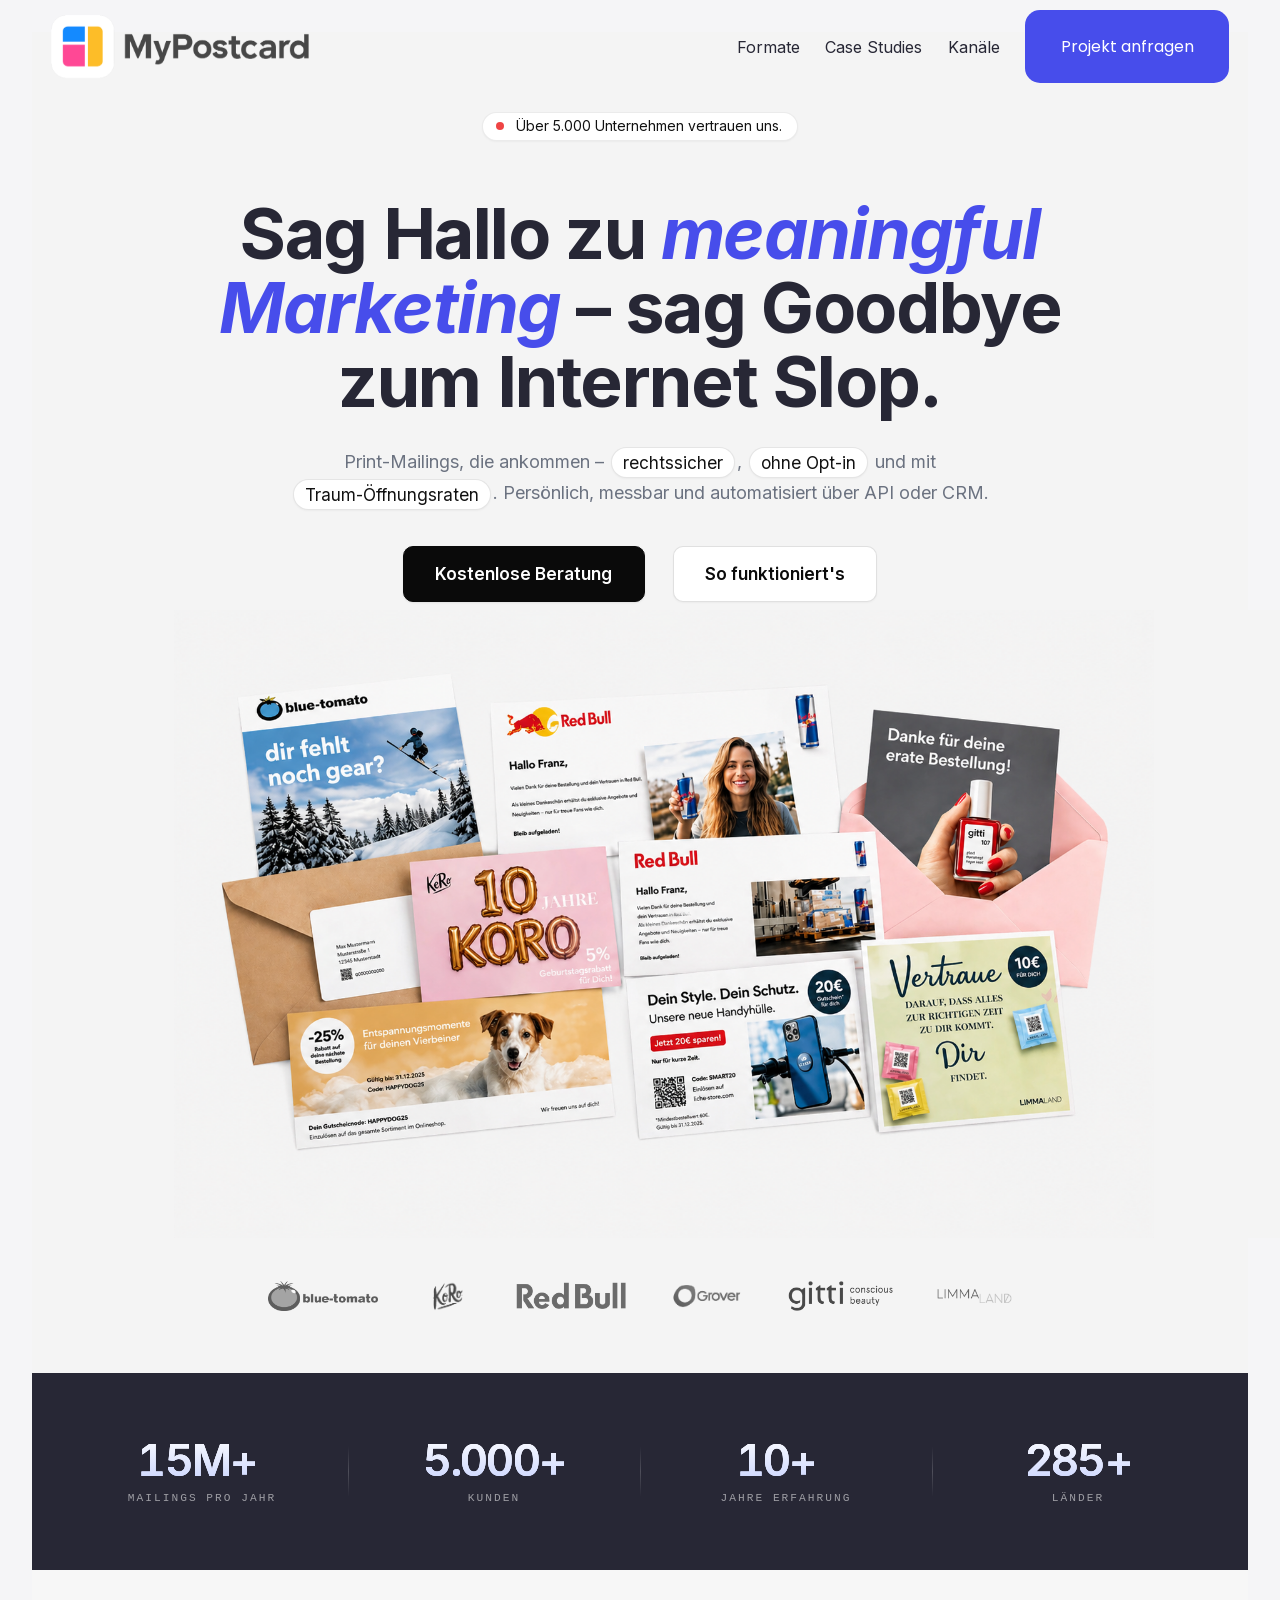
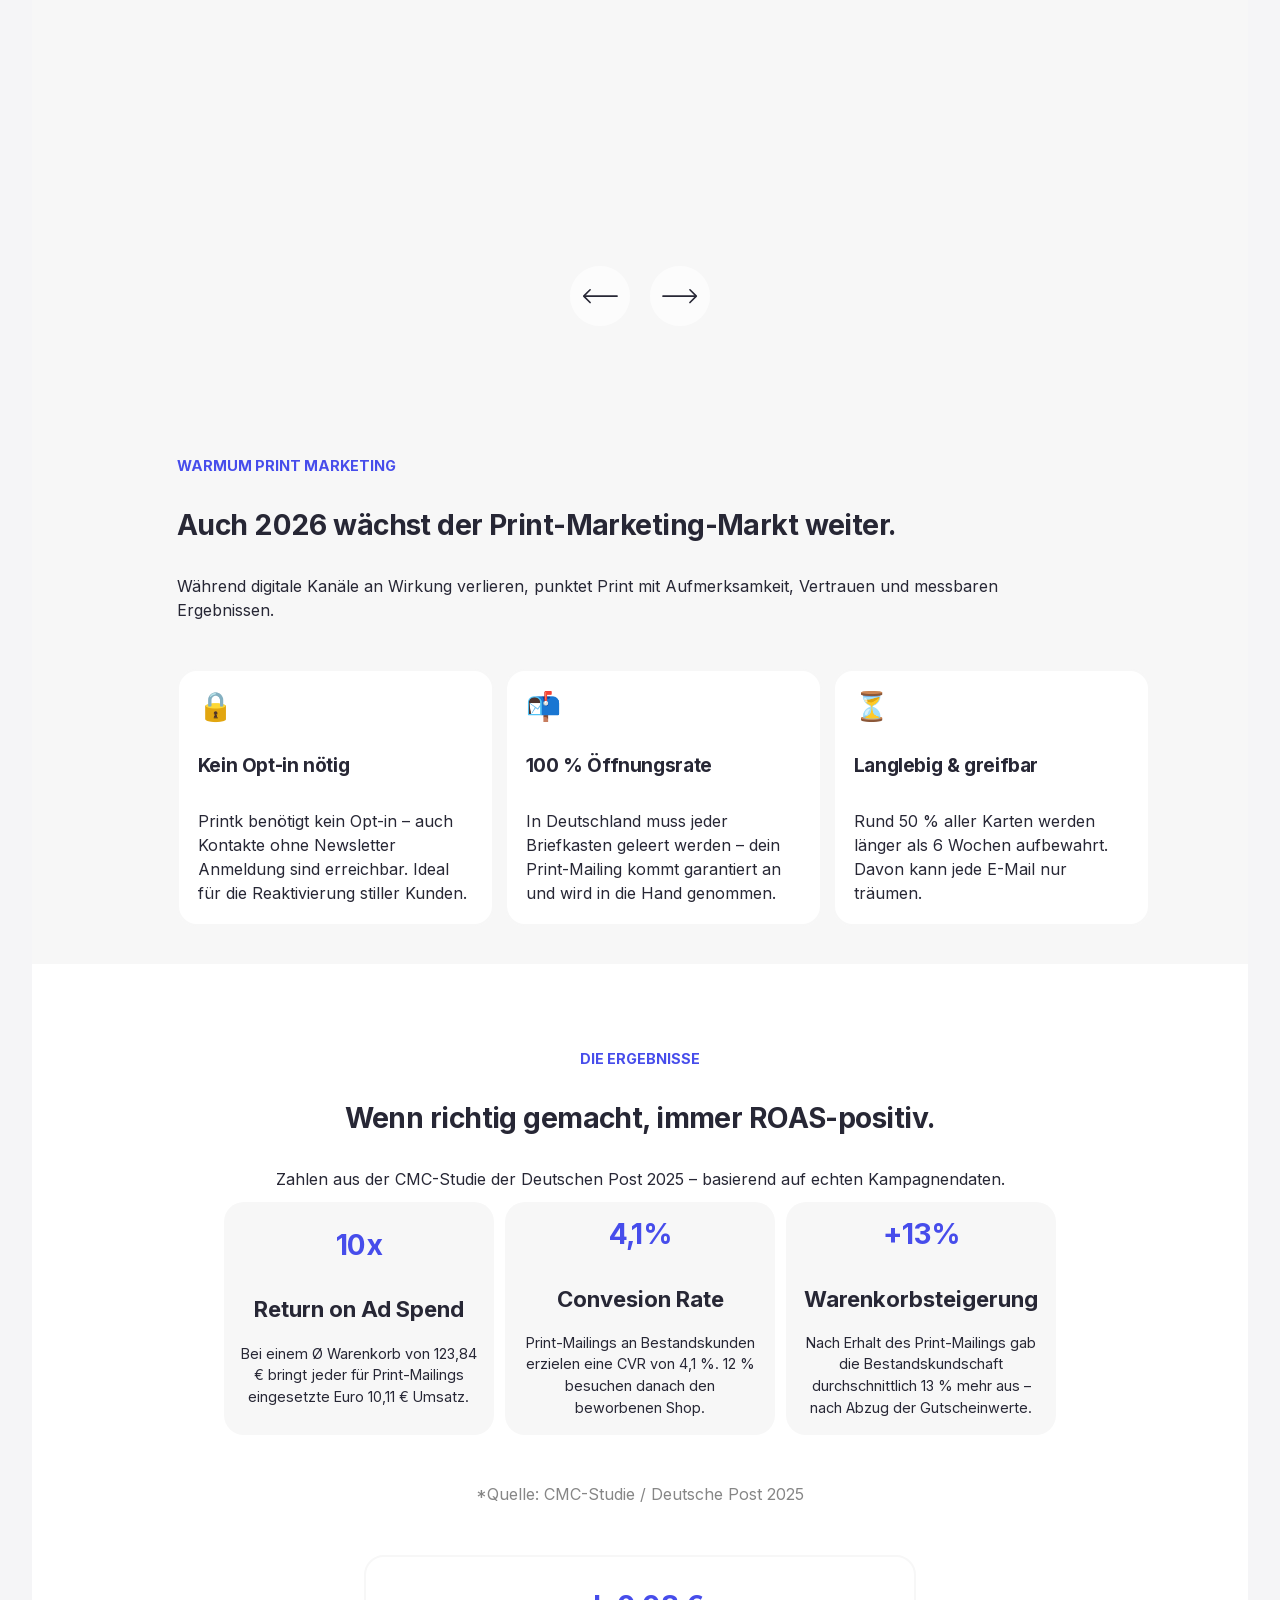
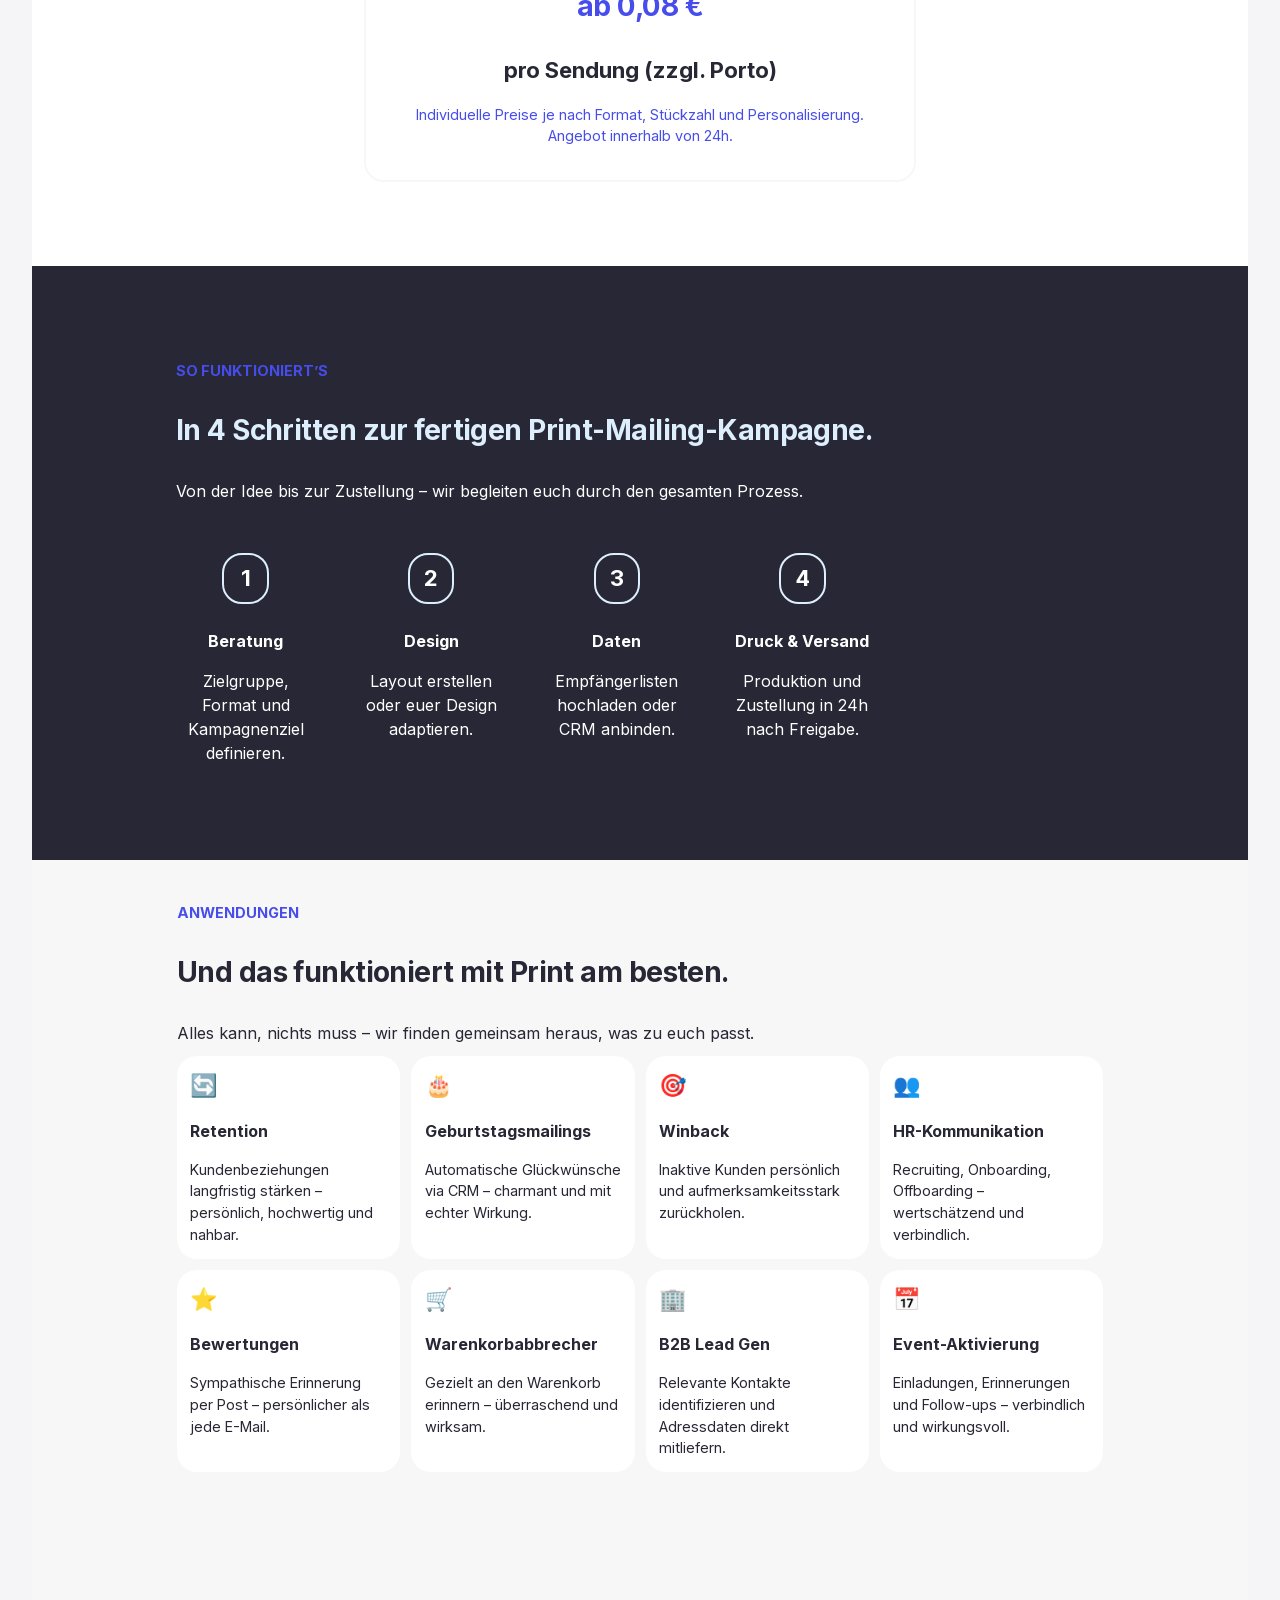
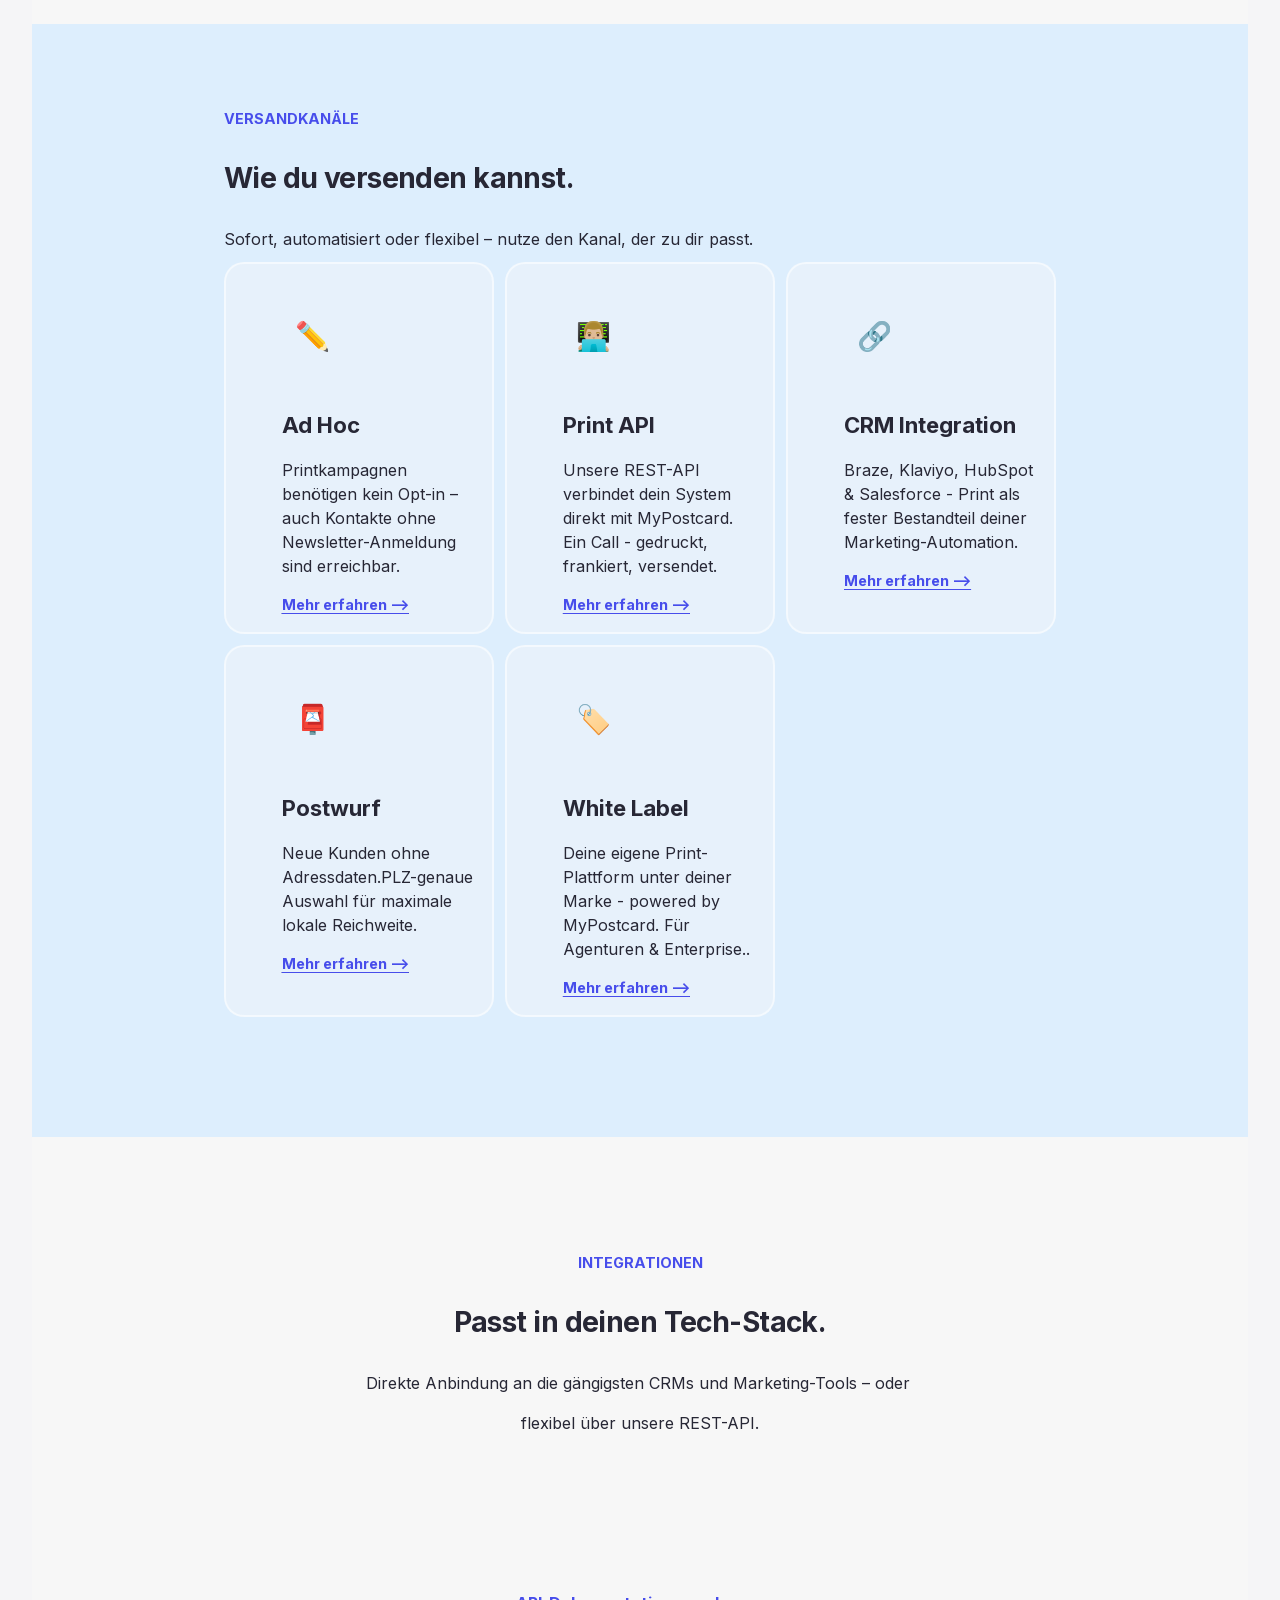
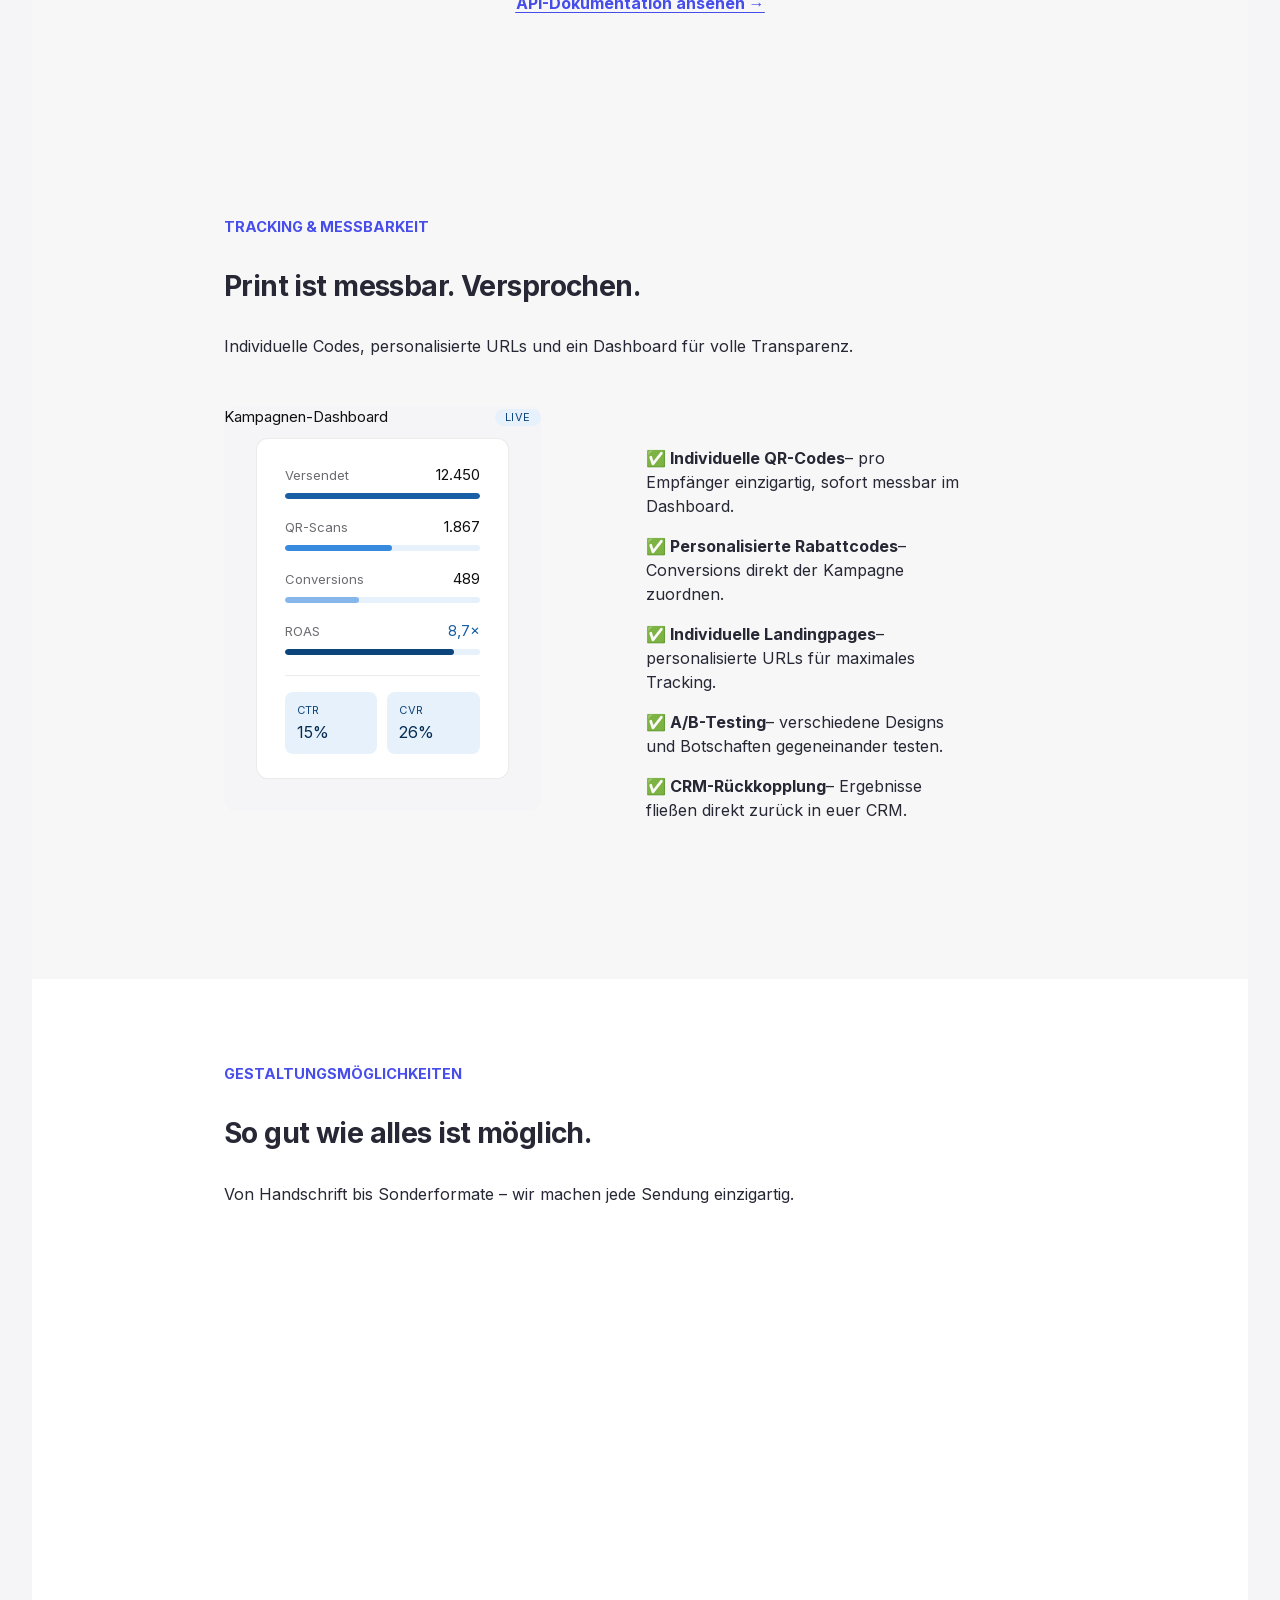
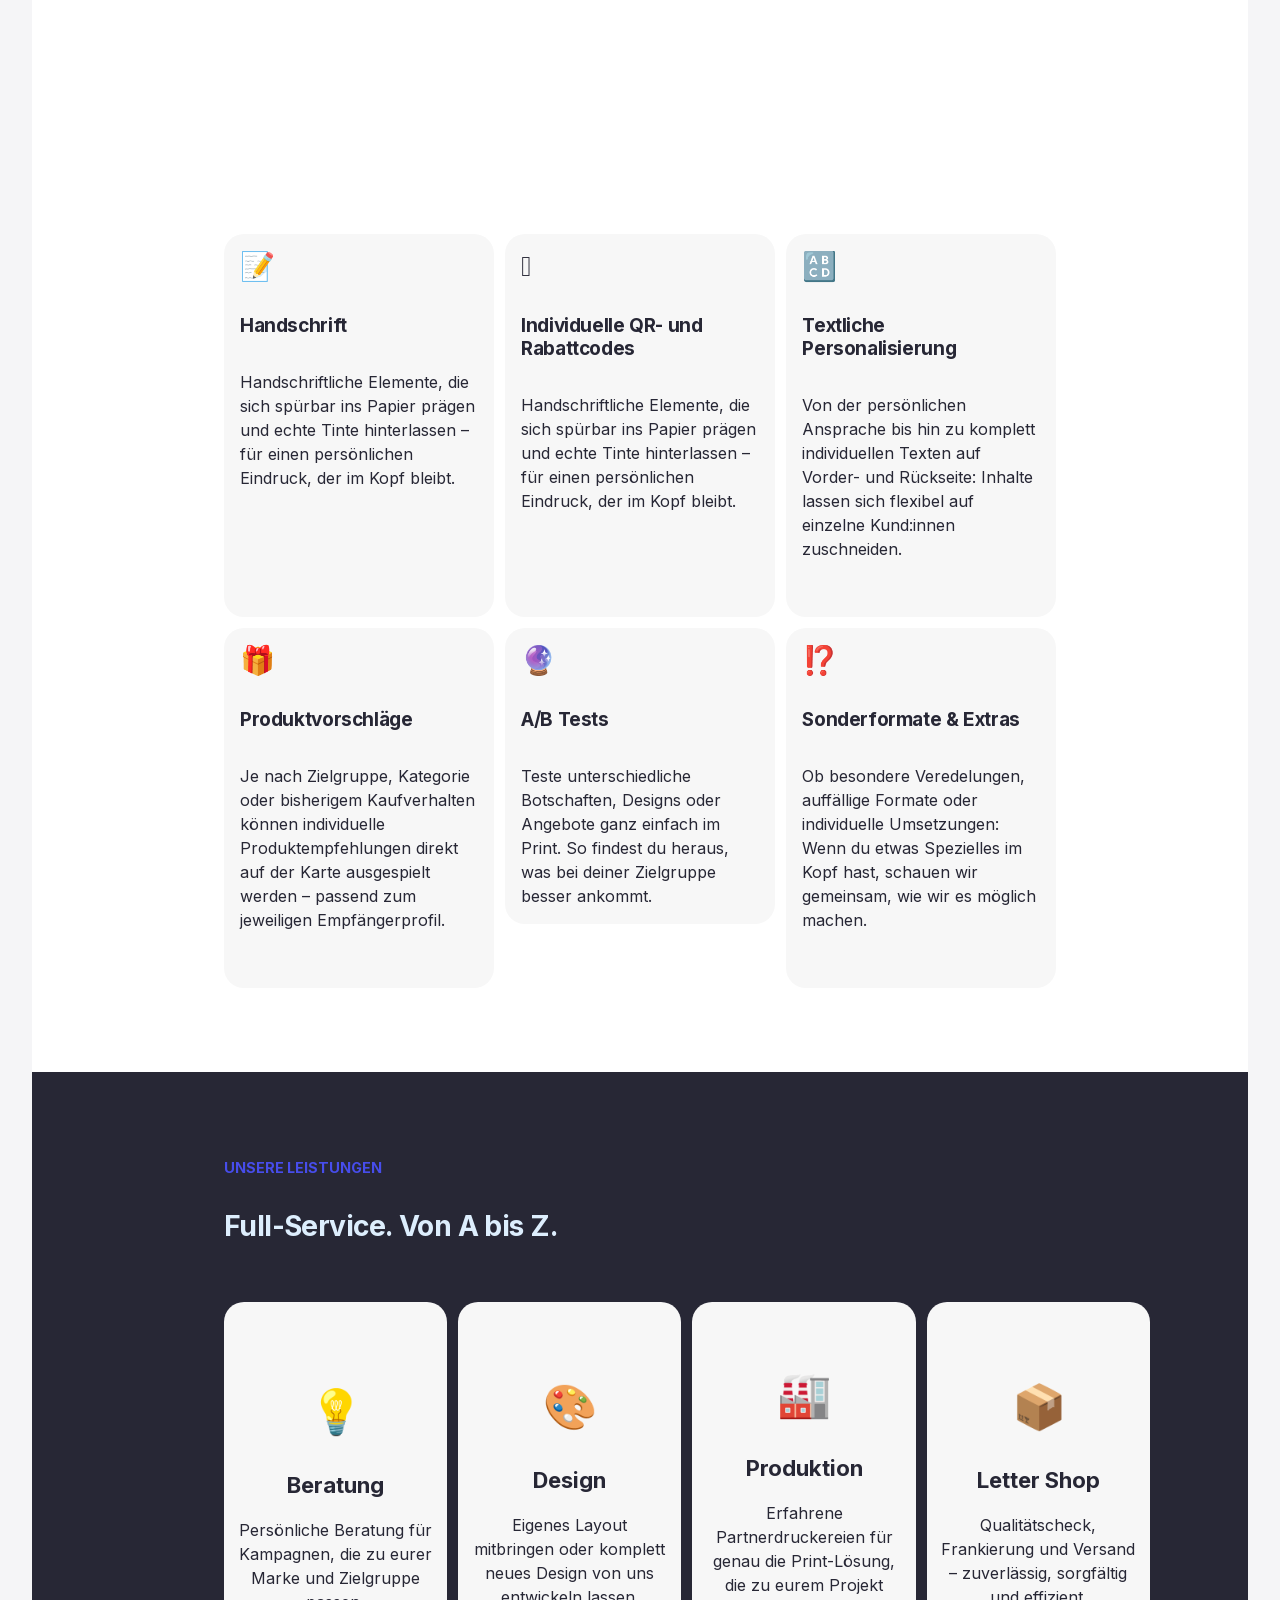
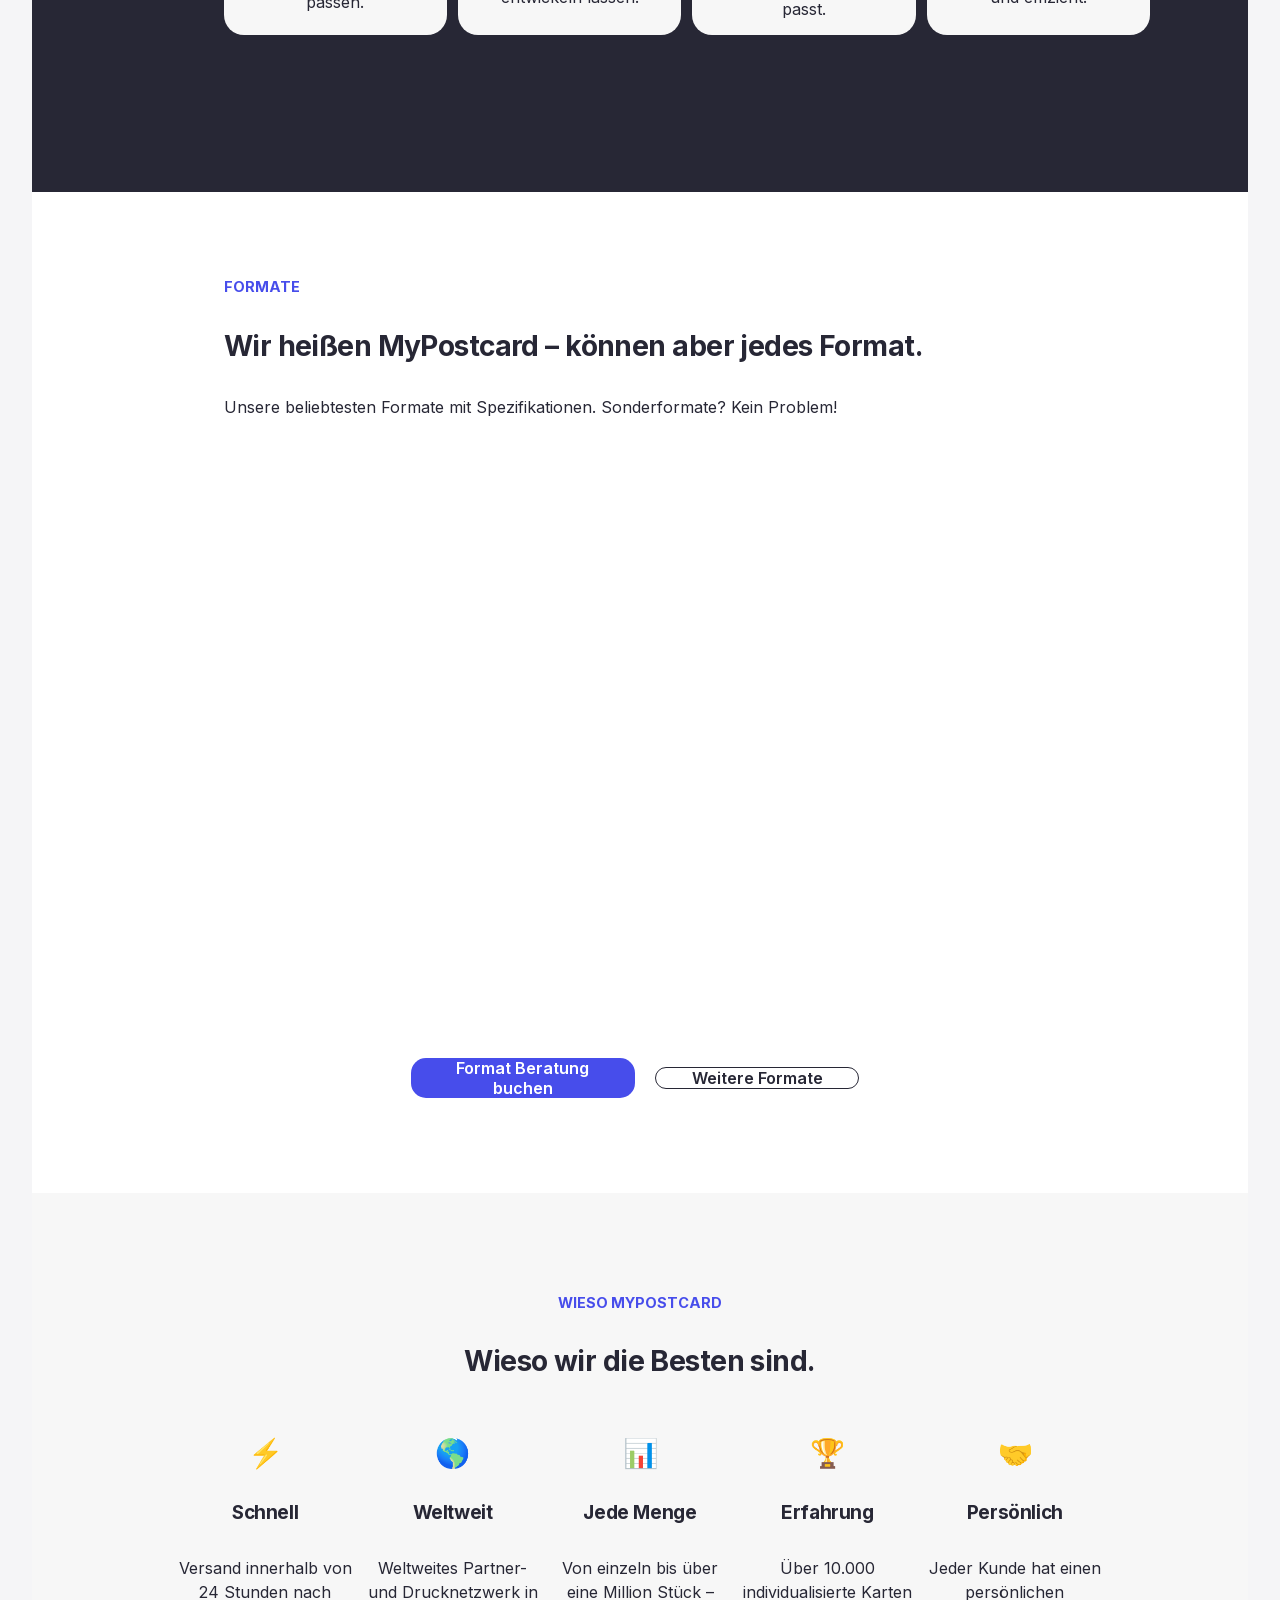
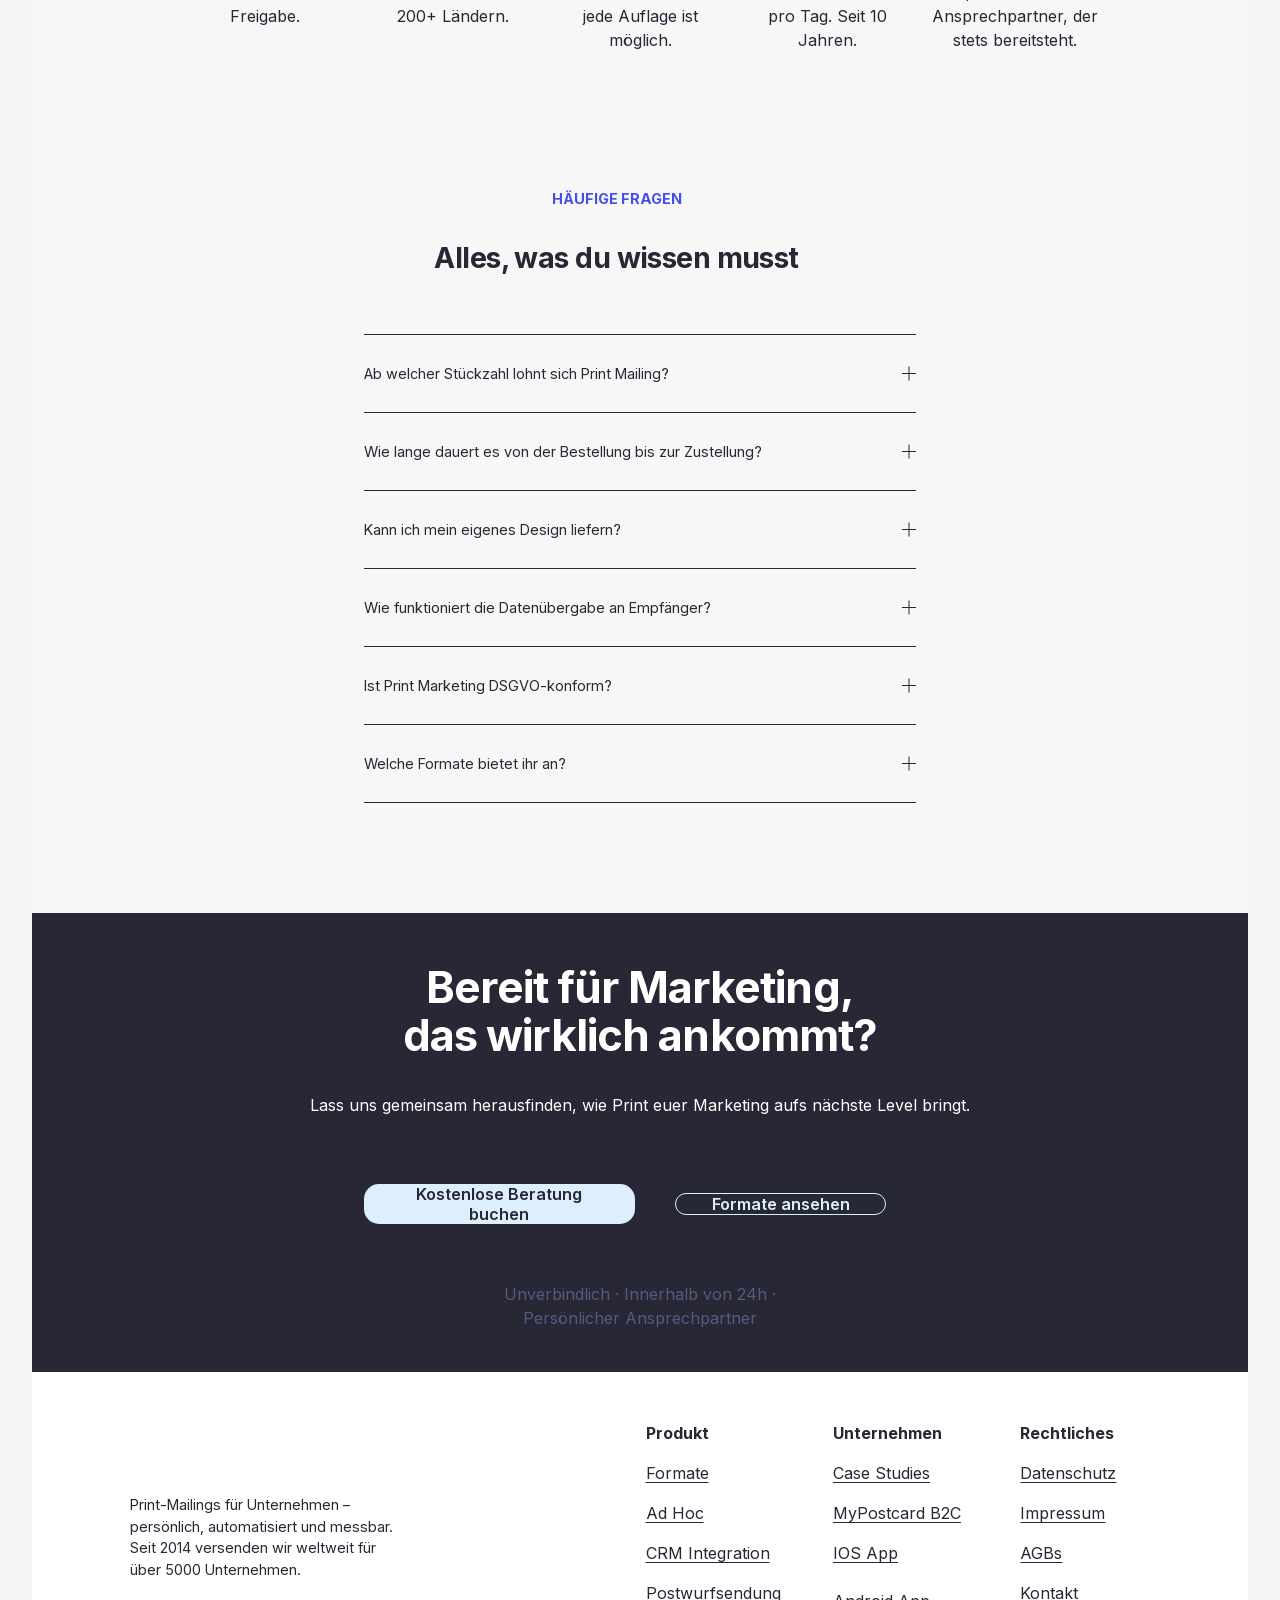
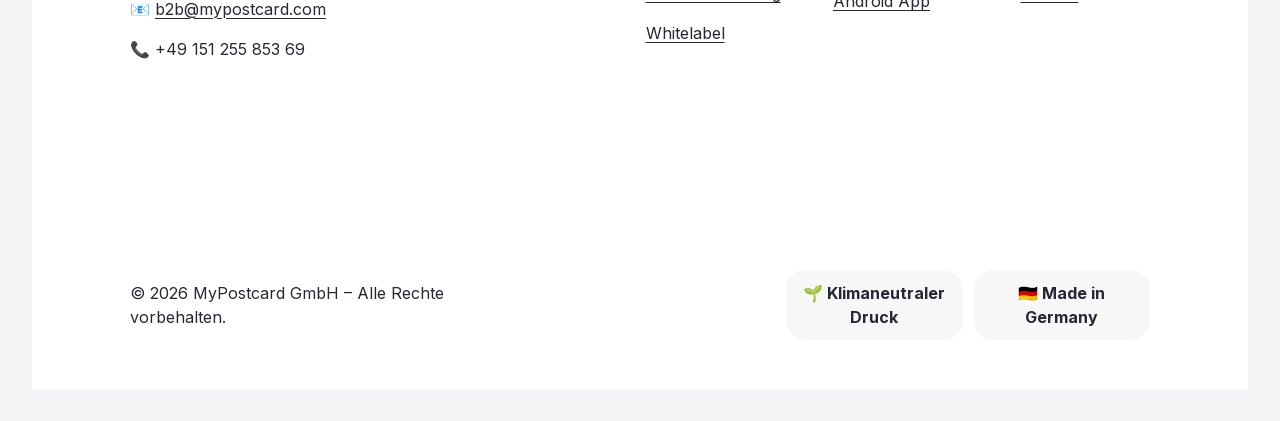
==== commit 690ed601: "Match hero/logos bg to image gray and tighten spacing around collage Set hero, collage and trust-log" ====
--- a/mirror/b2b.mypostcard.com/index.html
+++ b/mirror/b2b.mypostcard.com/index.html
@@ -15378,11 +15378,26 @@
     display: none !important;
   }
 
+  /* Match hero, collage and trust-logos backgrounds to image bg (#f4f4f4) */
+  [data-section-id="69e0ebda1eab851a25ea0ab5"] .section-background,
+  [data-section-id="69e1ad50a767503fc9fa42fa"] .section-background {
+    background-color: #f4f4f4 !important;
+  }
+
+  /* Tighten hero bottom + logos top so buttons / image / logos sit close */
+  [data-section-id="69e0ebda1eab851a25ea0ab5"] {
+    padding-bottom: 0.5rem !important;
+  }
+  [data-section-id="69e1ad50a767503fc9fa42fa"] .content-wrapper {
+    padding-top: 0.25rem !important;
+    padding-bottom: 1.5rem !important;
+  }
+
   /* Postcard collage between hero buttons and trust logos */
   .postcard-collage-section {
     width: 100% !important;
-    padding: 0.25rem 1.5rem 0 !important;
-    background: transparent !important;
+    padding: 0 1.5rem !important;
+    background: #f4f4f4 !important;
   }
   .postcard-collage-inner {
     max-width: 1180px !important;
@@ -15398,7 +15413,7 @@
   }
   @media (max-width: 540px) {
     .postcard-collage-section {
-      padding: 0.25rem 0.5rem 0 !important;
+      padding: 0 0.5rem !important;
     }
   }
 
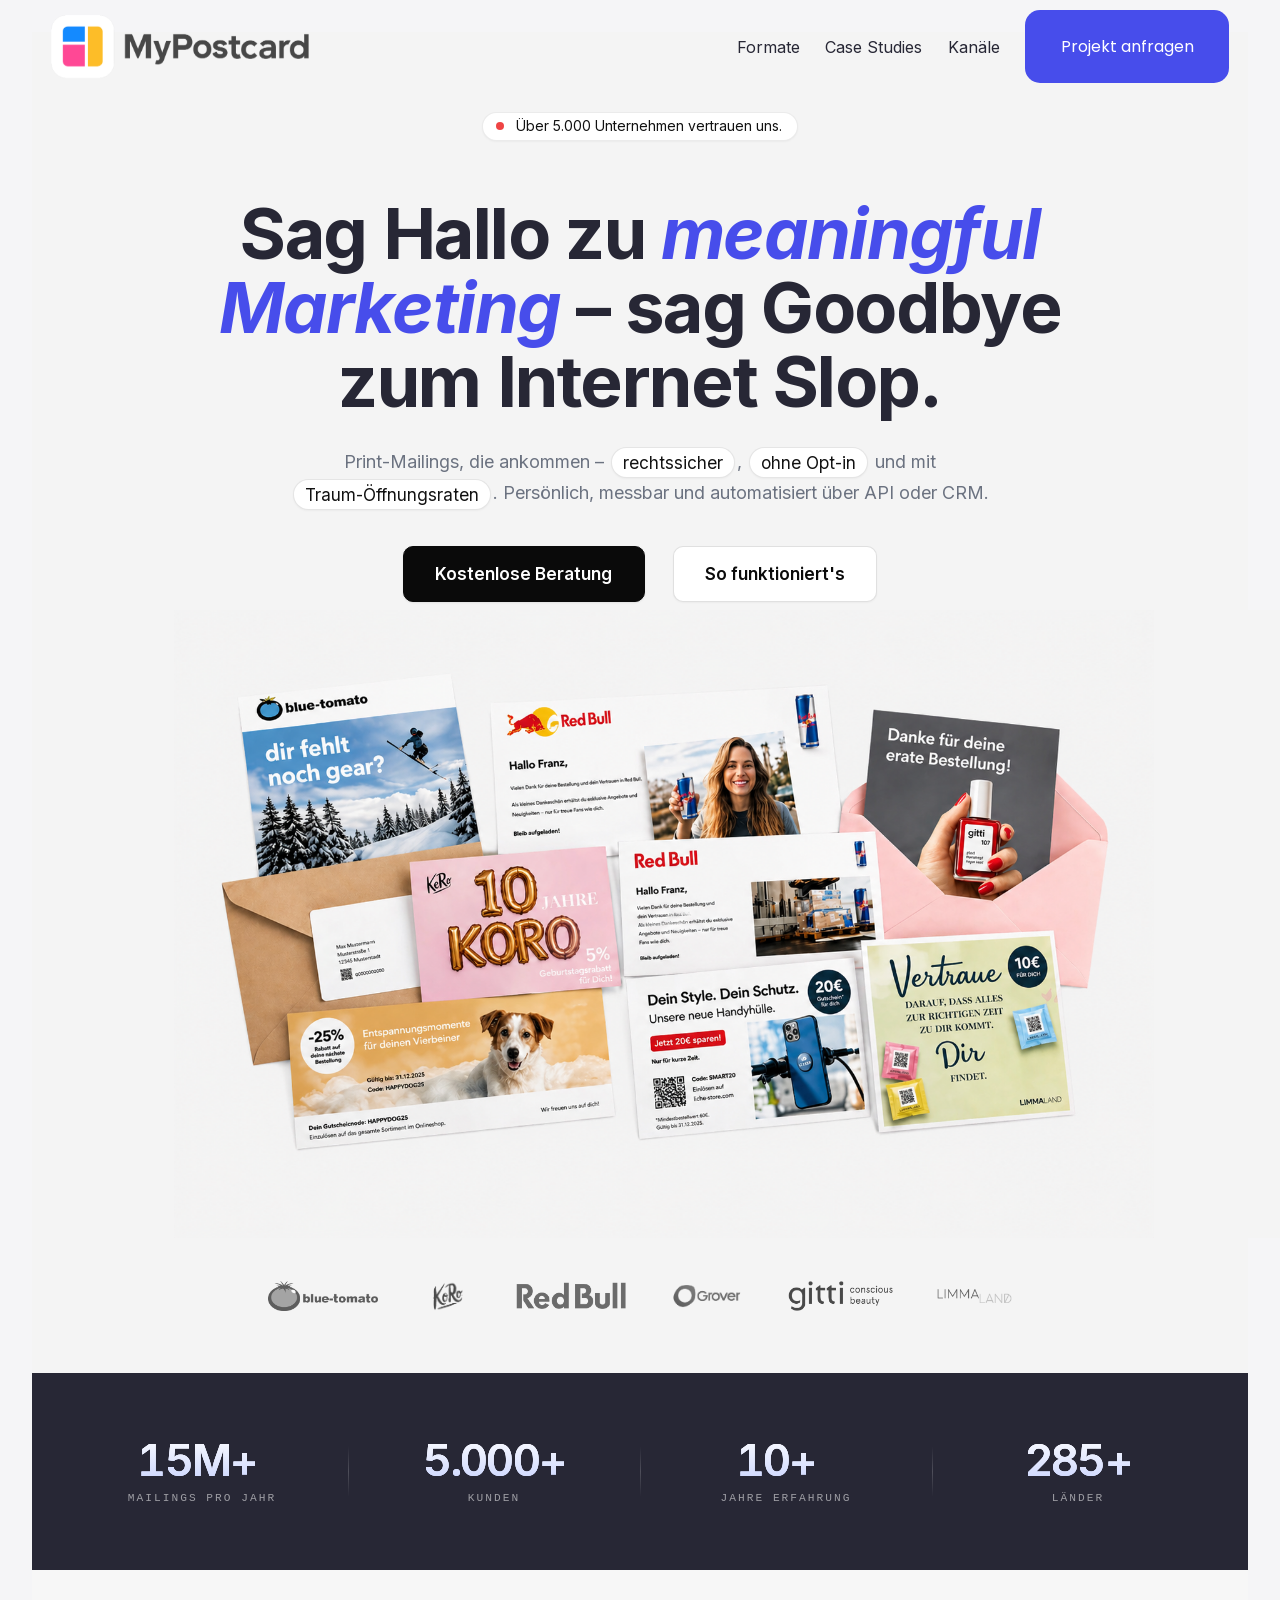
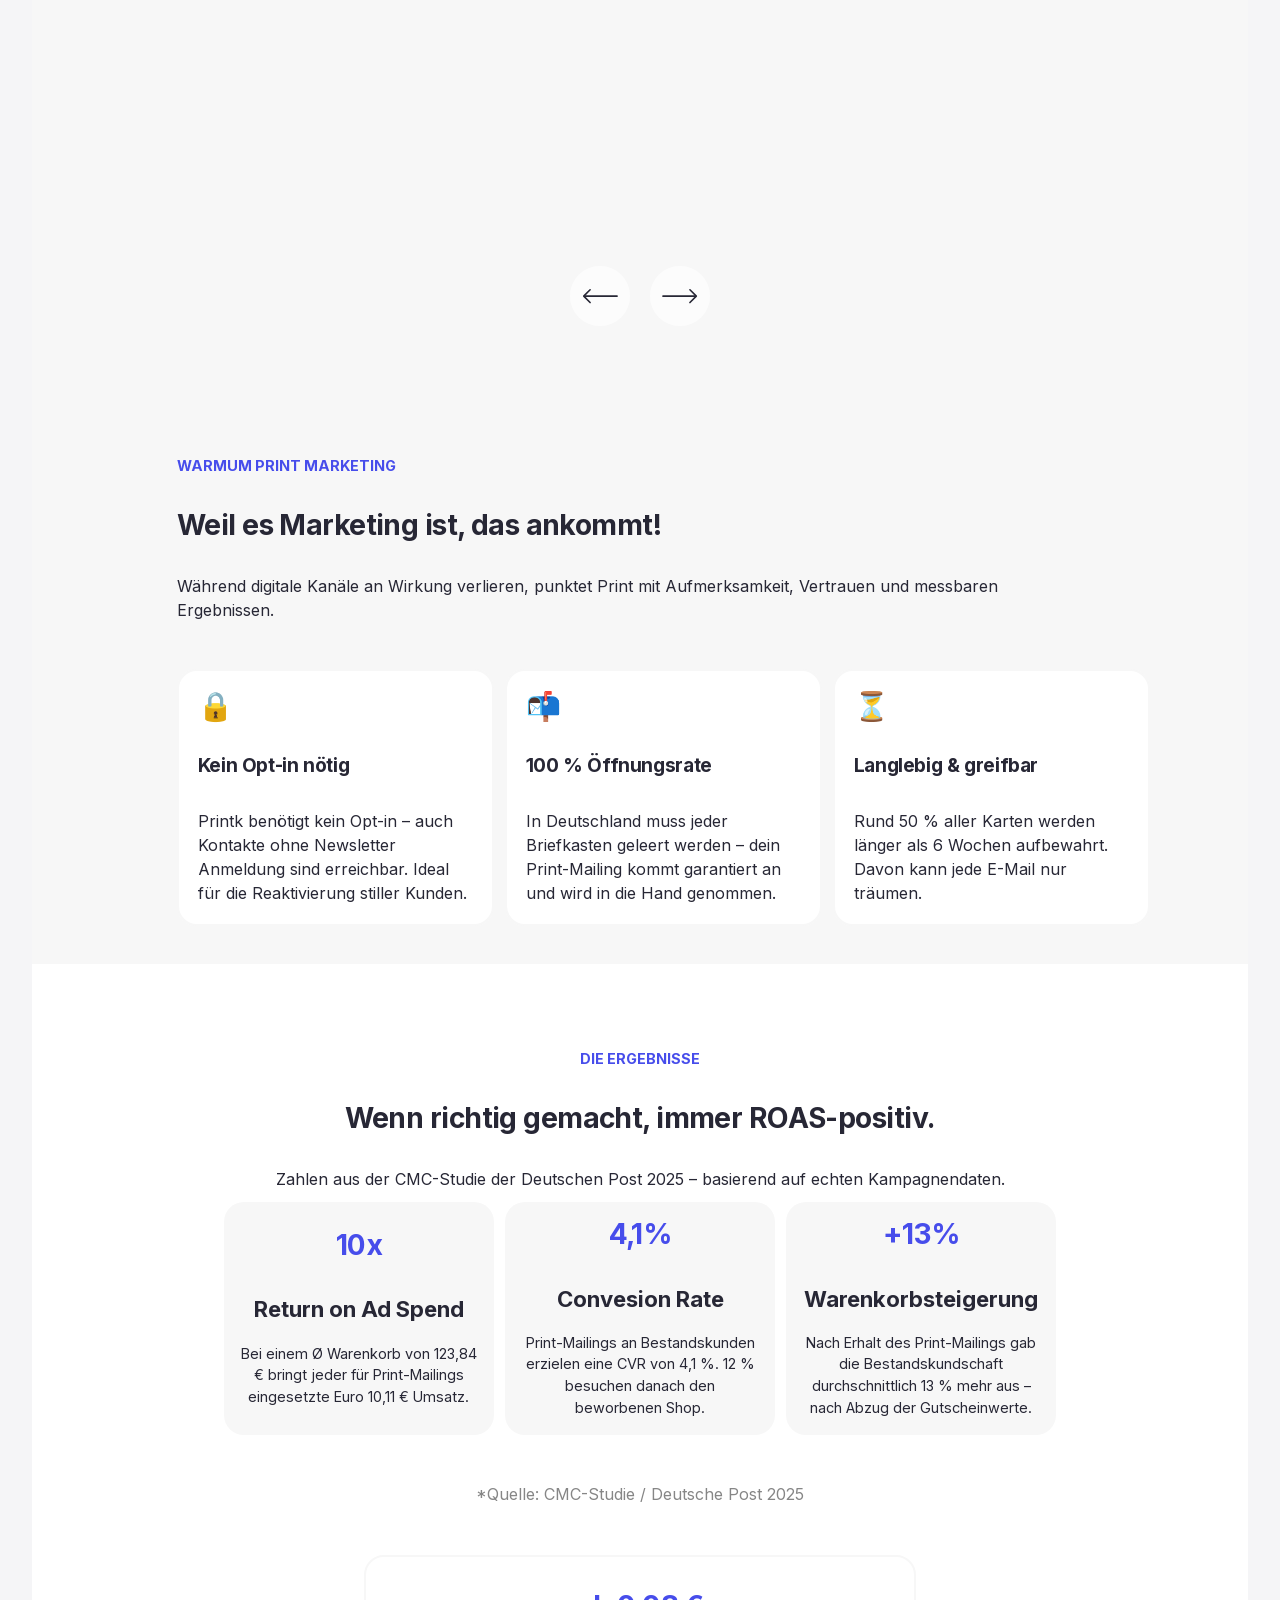
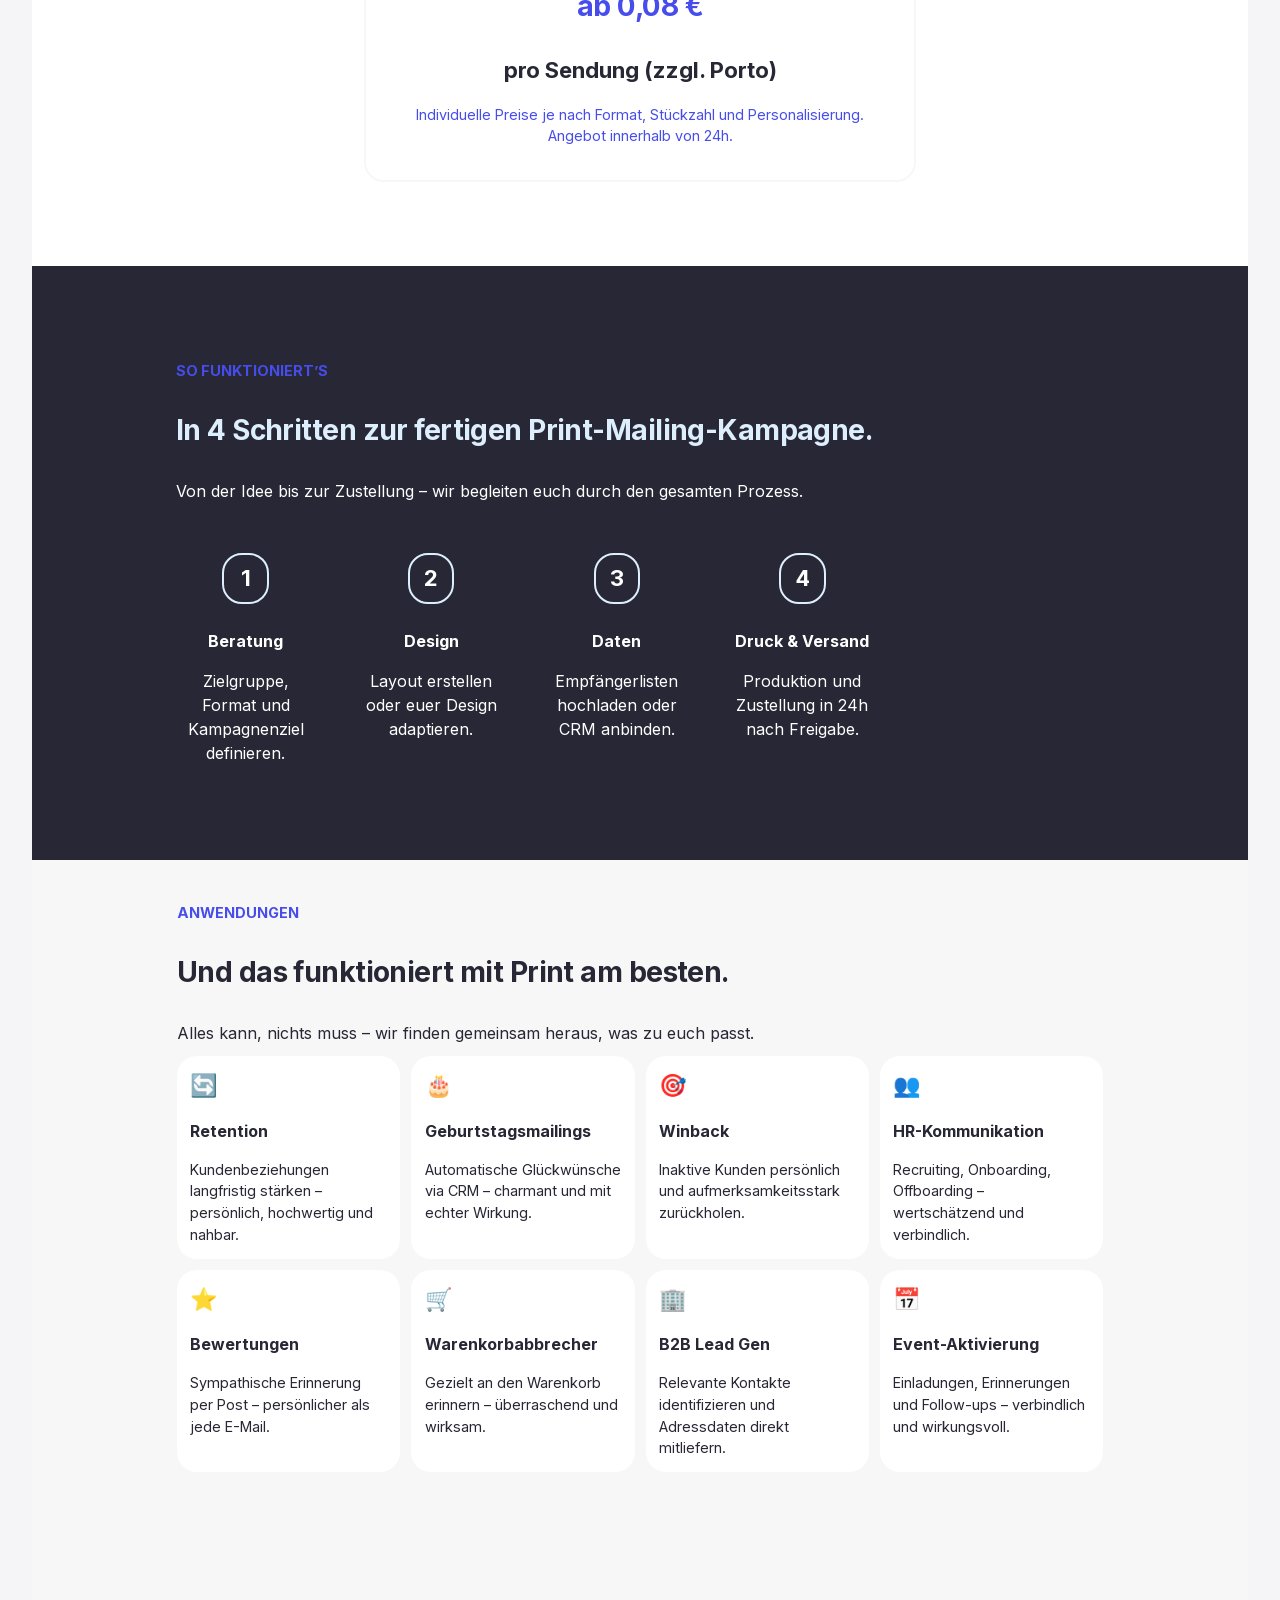
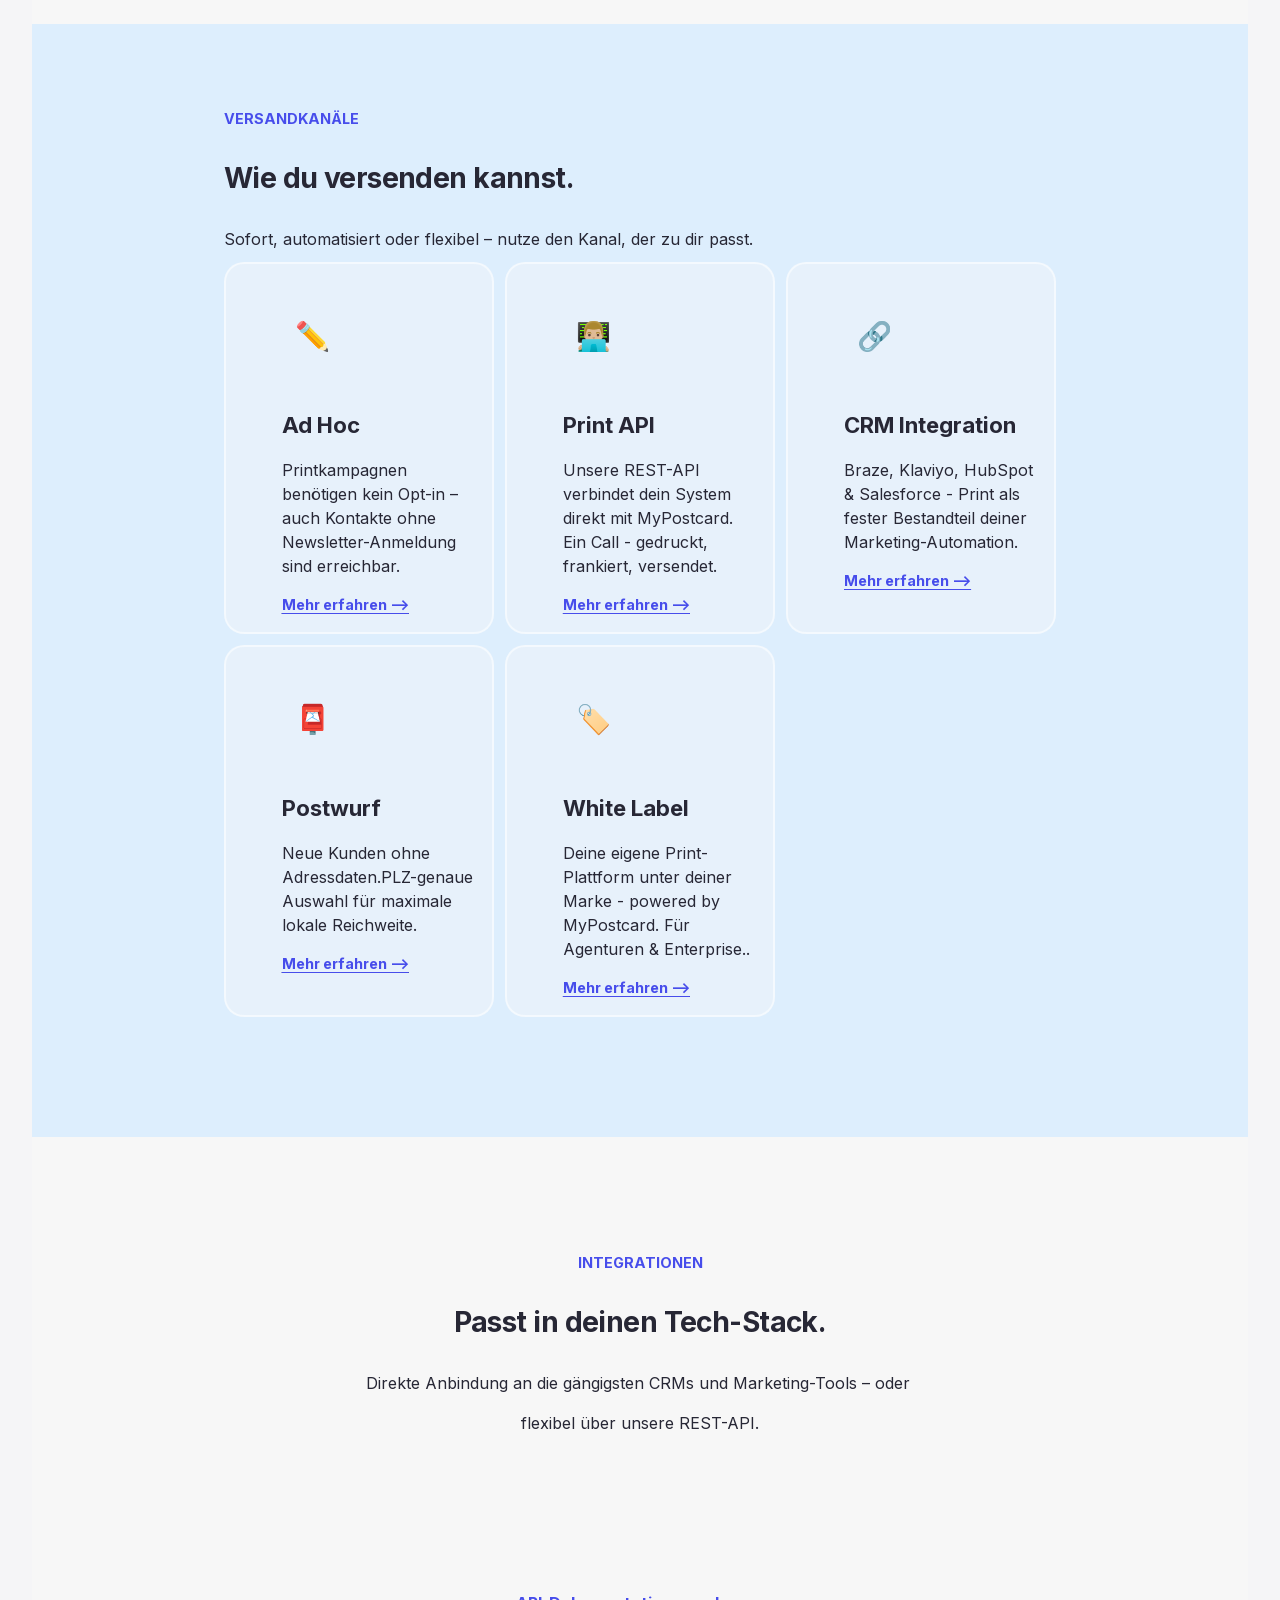
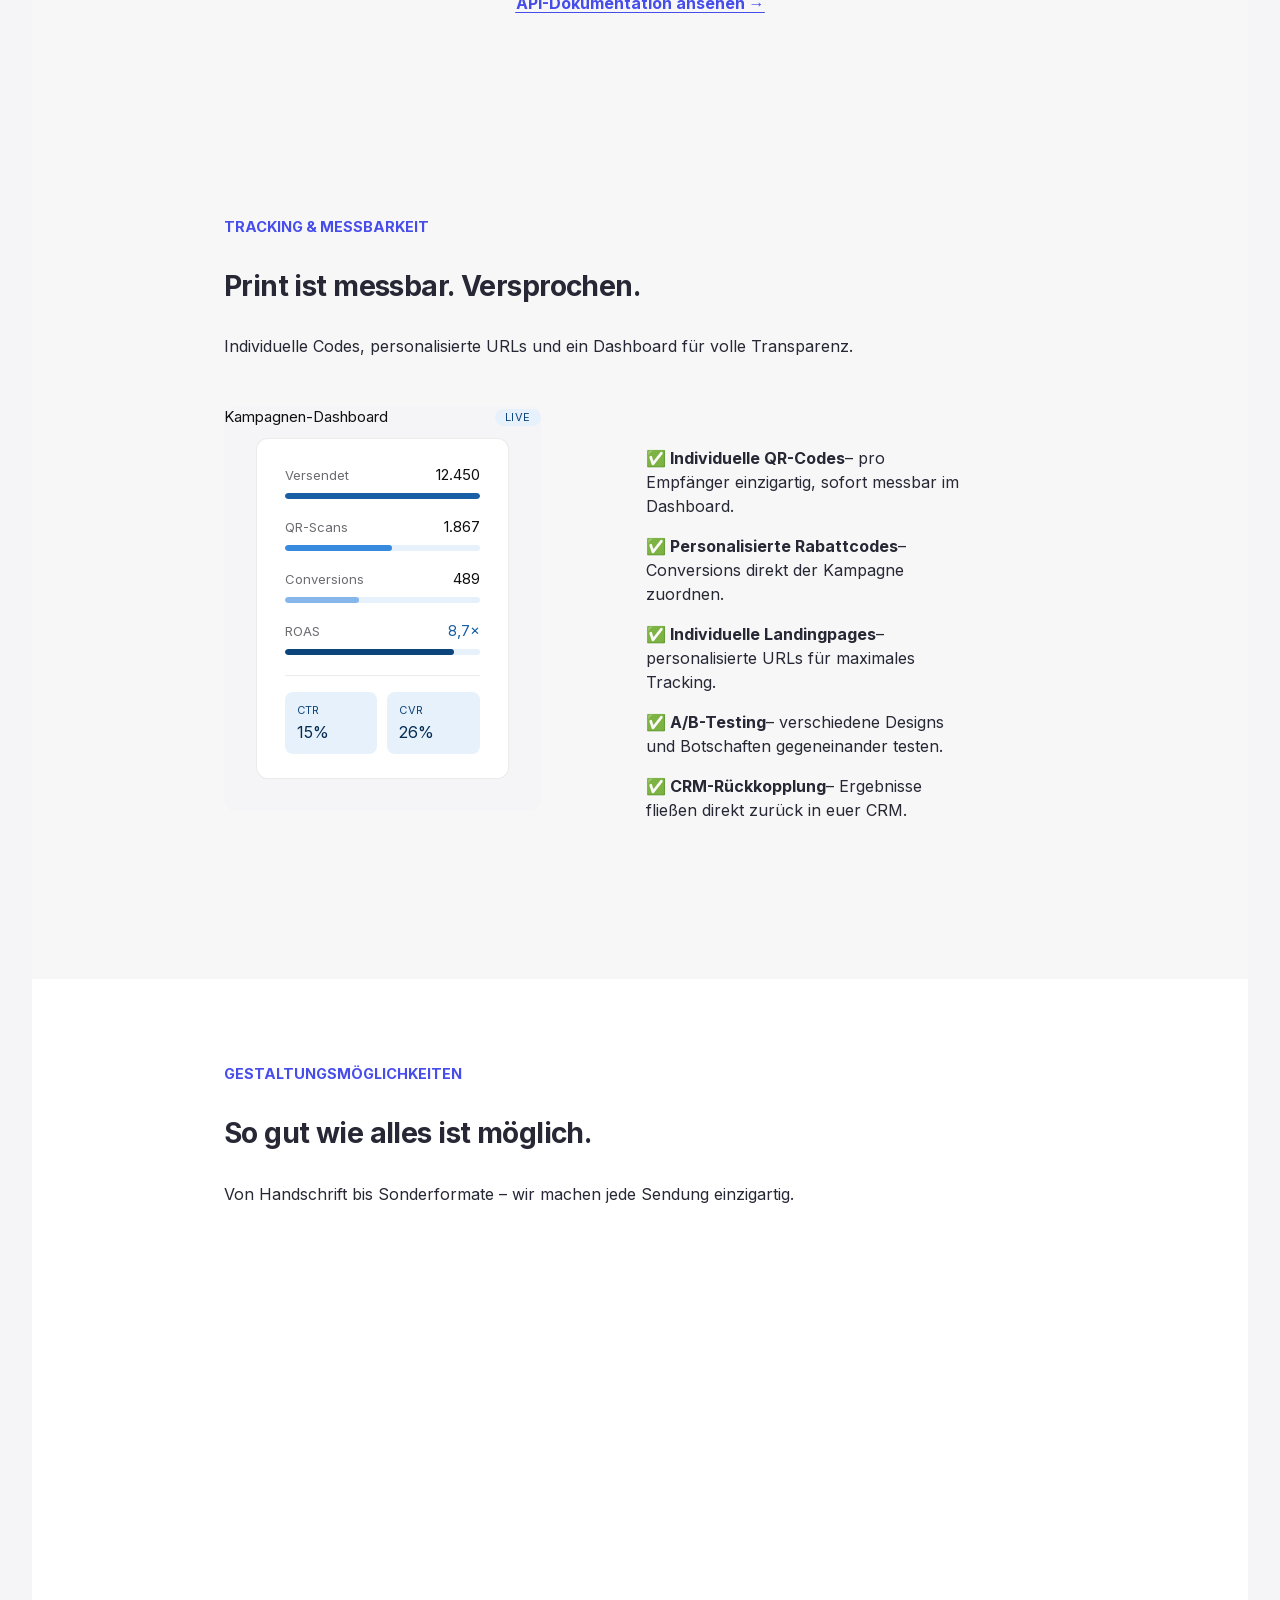
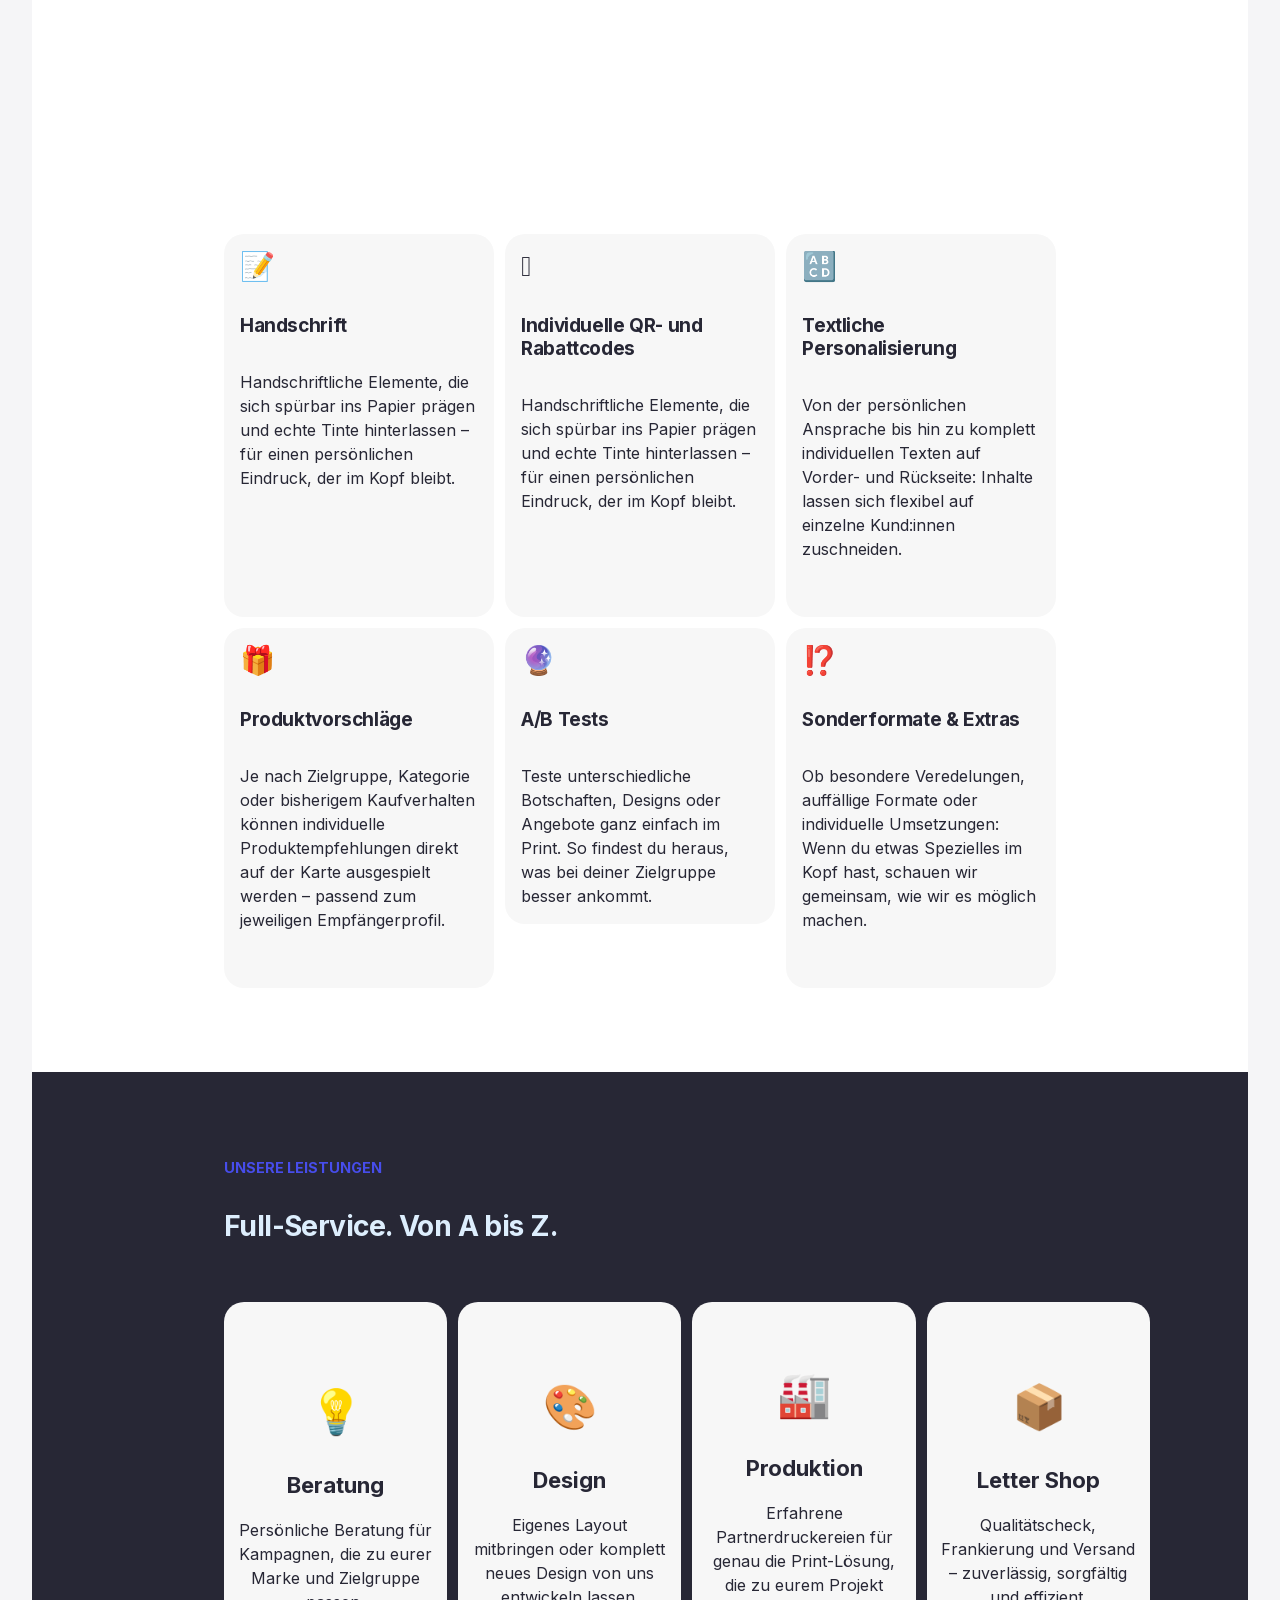
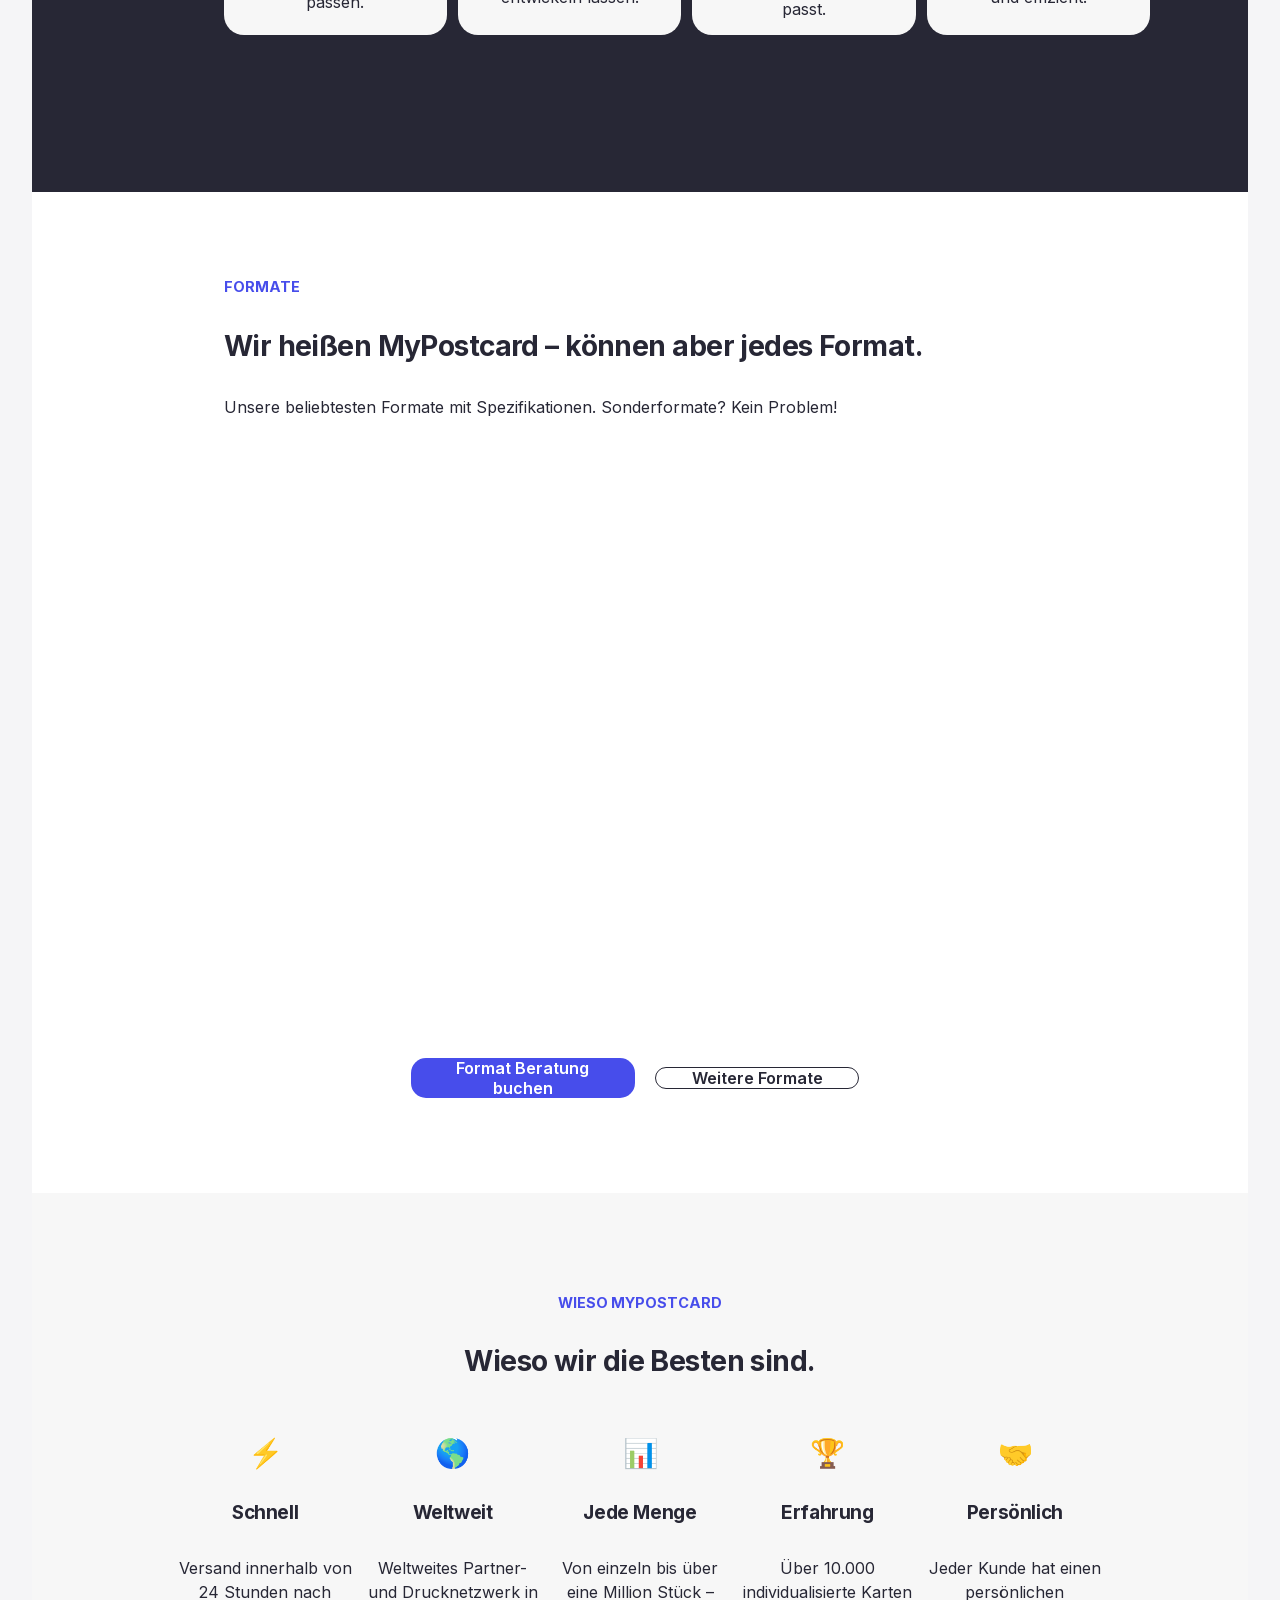
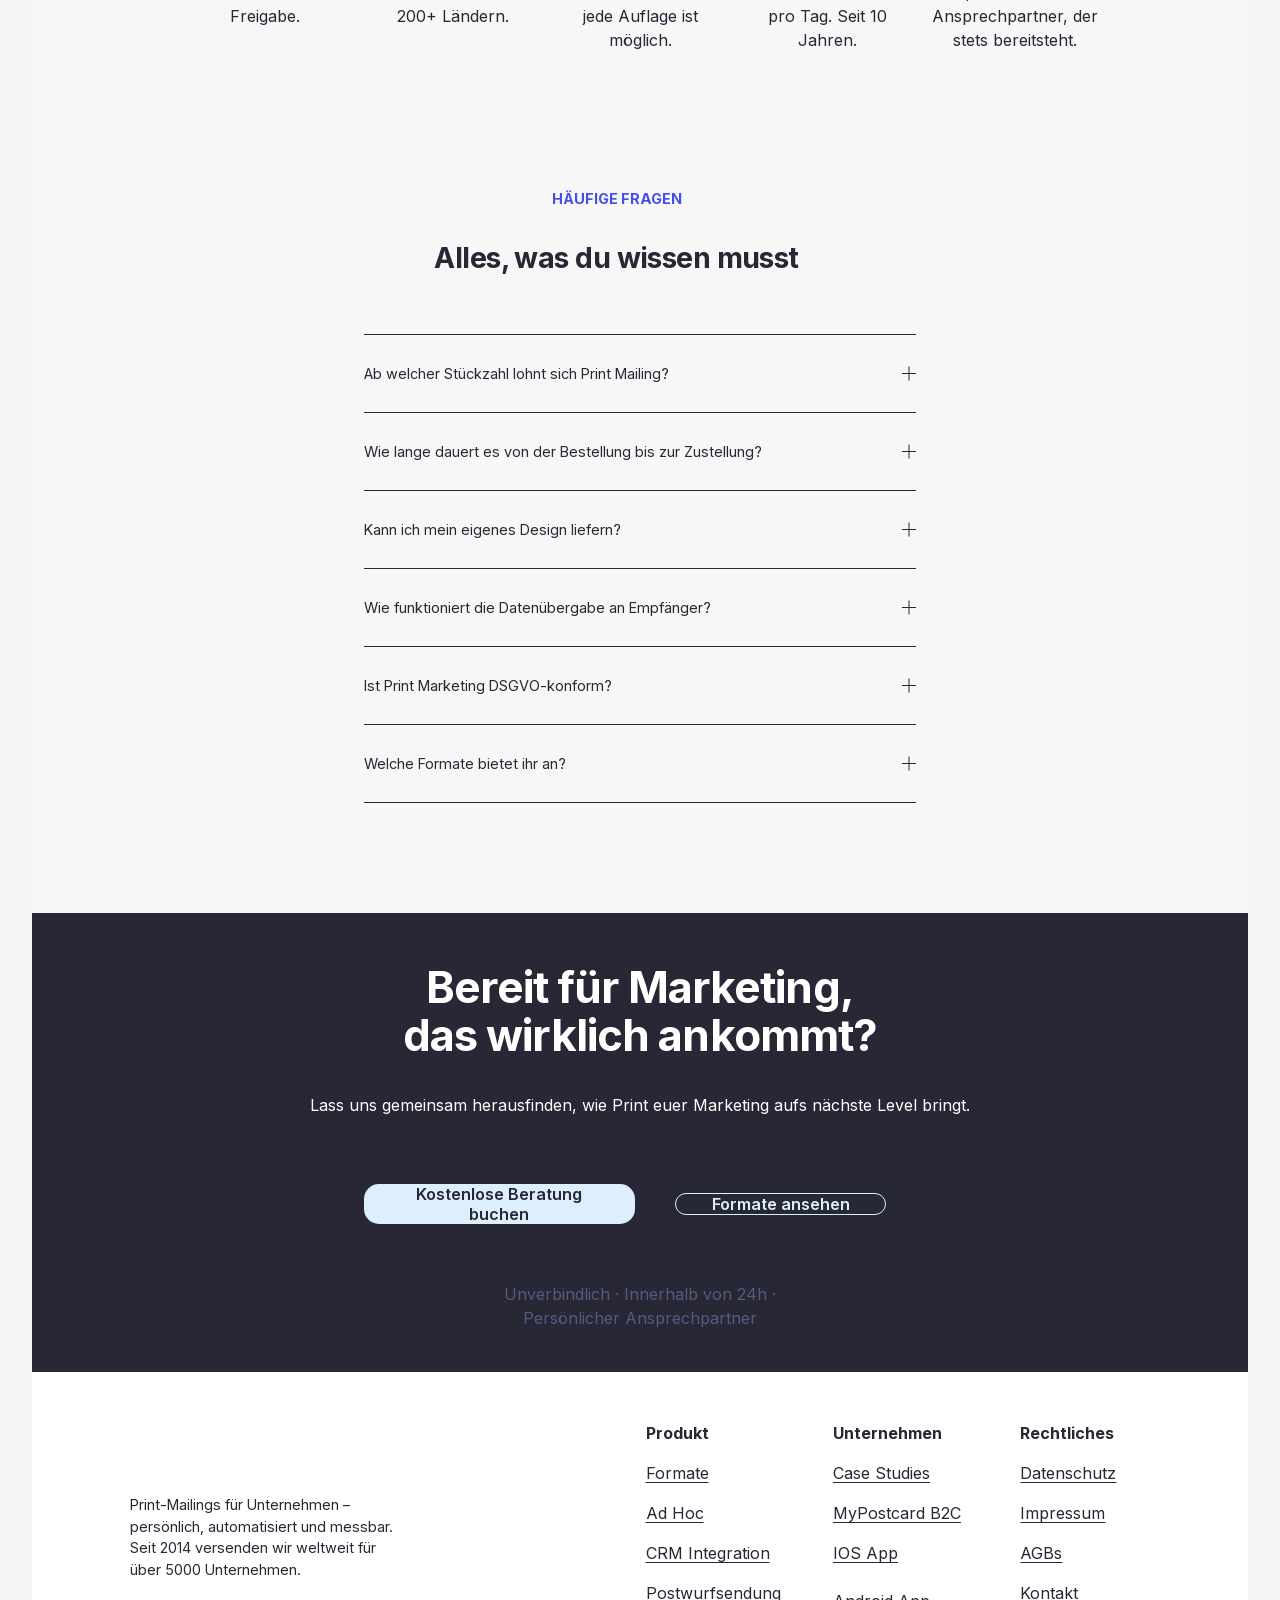
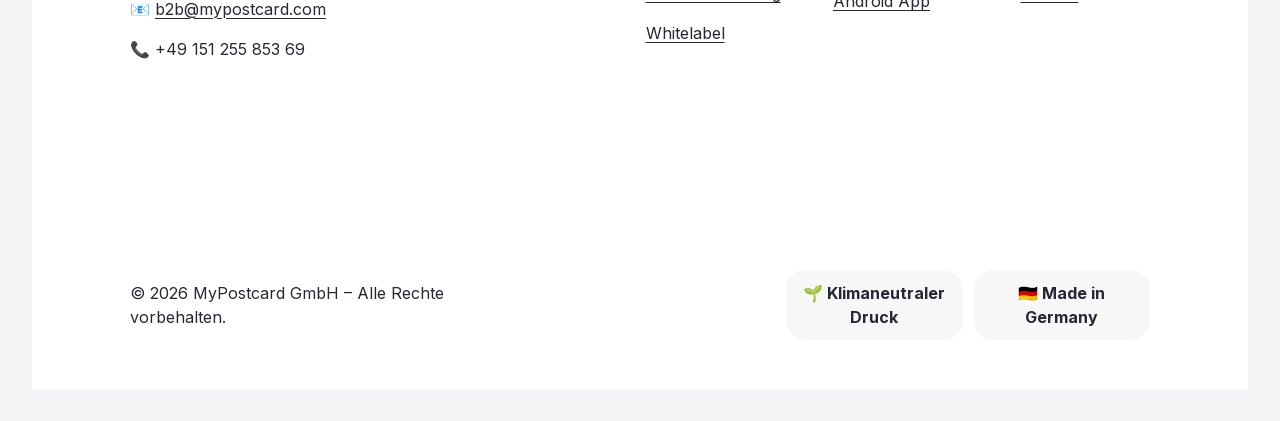
==== commit 1593f45f: "Update Print Marketing headline copy Co-Authored-By: Claude Opus 4.7 (1M context) <noreply@anthropic" ====
--- a/mirror/b2b.mypostcard.com/index.html
+++ b/mirror/b2b.mypostcard.com/index.html
@@ -5841,7 +5841,7 @@
 
 </style><div class="fluid-engine fe-69e0f11126d83c3d356b249b"><div class="fe-block fe-block-yui_3_17_2_1_1776348142288_49731"><div class="sqs-block website-component-block sqs-block-website-component sqs-block-html html-block" data-block-css="[&quot;https://definitions.sqspcdn.com/website-component-definition/static-assets/website.components.html/ad3e90ad-1a7c-4c71-9e99-02bd4875790f_471/website.components.html.styles.css&quot;]" data-block-scripts="[&quot;https://definitions.sqspcdn.com/website-component-definition/static-assets/website.components.html/ad3e90ad-1a7c-4c71-9e99-02bd4875790f_471/website.components.html.visitor.js&quot;]" data-block-type="1337" data-definition-name="website.components.html" data-sqsp-block="text" data-website-component-id="yui_3_17_2_1_1776348142288_49731" id="block-yui_3_17_2_1_1776348142288_49731"><div class="sqs-block-content"><div class="sqs-text-block-container">
   
-  <div class="sqs-html-content" data-sqsp-text-block-content><p class="sqsrte-small" style="white-space:pre-wrap;" data-rte-preserve-empty="true"><span class="sqsrte-text-color--darkAccent"><strong>WARMUM PRINT MARKETING</strong></span></p><h3 style="white-space:pre-wrap;" data-rte-preserve-empty="true"><strong>Auch 2026 wächst der Print-Marketing-Markt weiter.</strong></h3><p style="white-space:pre-wrap;" data-rte-preserve-empty="true">Während digitale Kanäle an Wirkung verlieren, punktet Print mit Aufmerksamkeit, Vertrauen und messbaren Ergebnissen.</p></div>
+  <div class="sqs-html-content" data-sqsp-text-block-content><p class="sqsrte-small" style="white-space:pre-wrap;" data-rte-preserve-empty="true"><span class="sqsrte-text-color--darkAccent"><strong>WARMUM PRINT MARKETING</strong></span></p><h3 style="white-space:pre-wrap;" data-rte-preserve-empty="true"><strong>Weil es Marketing ist, das ankommt!</strong></h3><p style="white-space:pre-wrap;" data-rte-preserve-empty="true">Während digitale Kanäle an Wirkung verlieren, punktet Print mit Aufmerksamkeit, Vertrauen und messbaren Ergebnissen.</p></div>
 
 
   
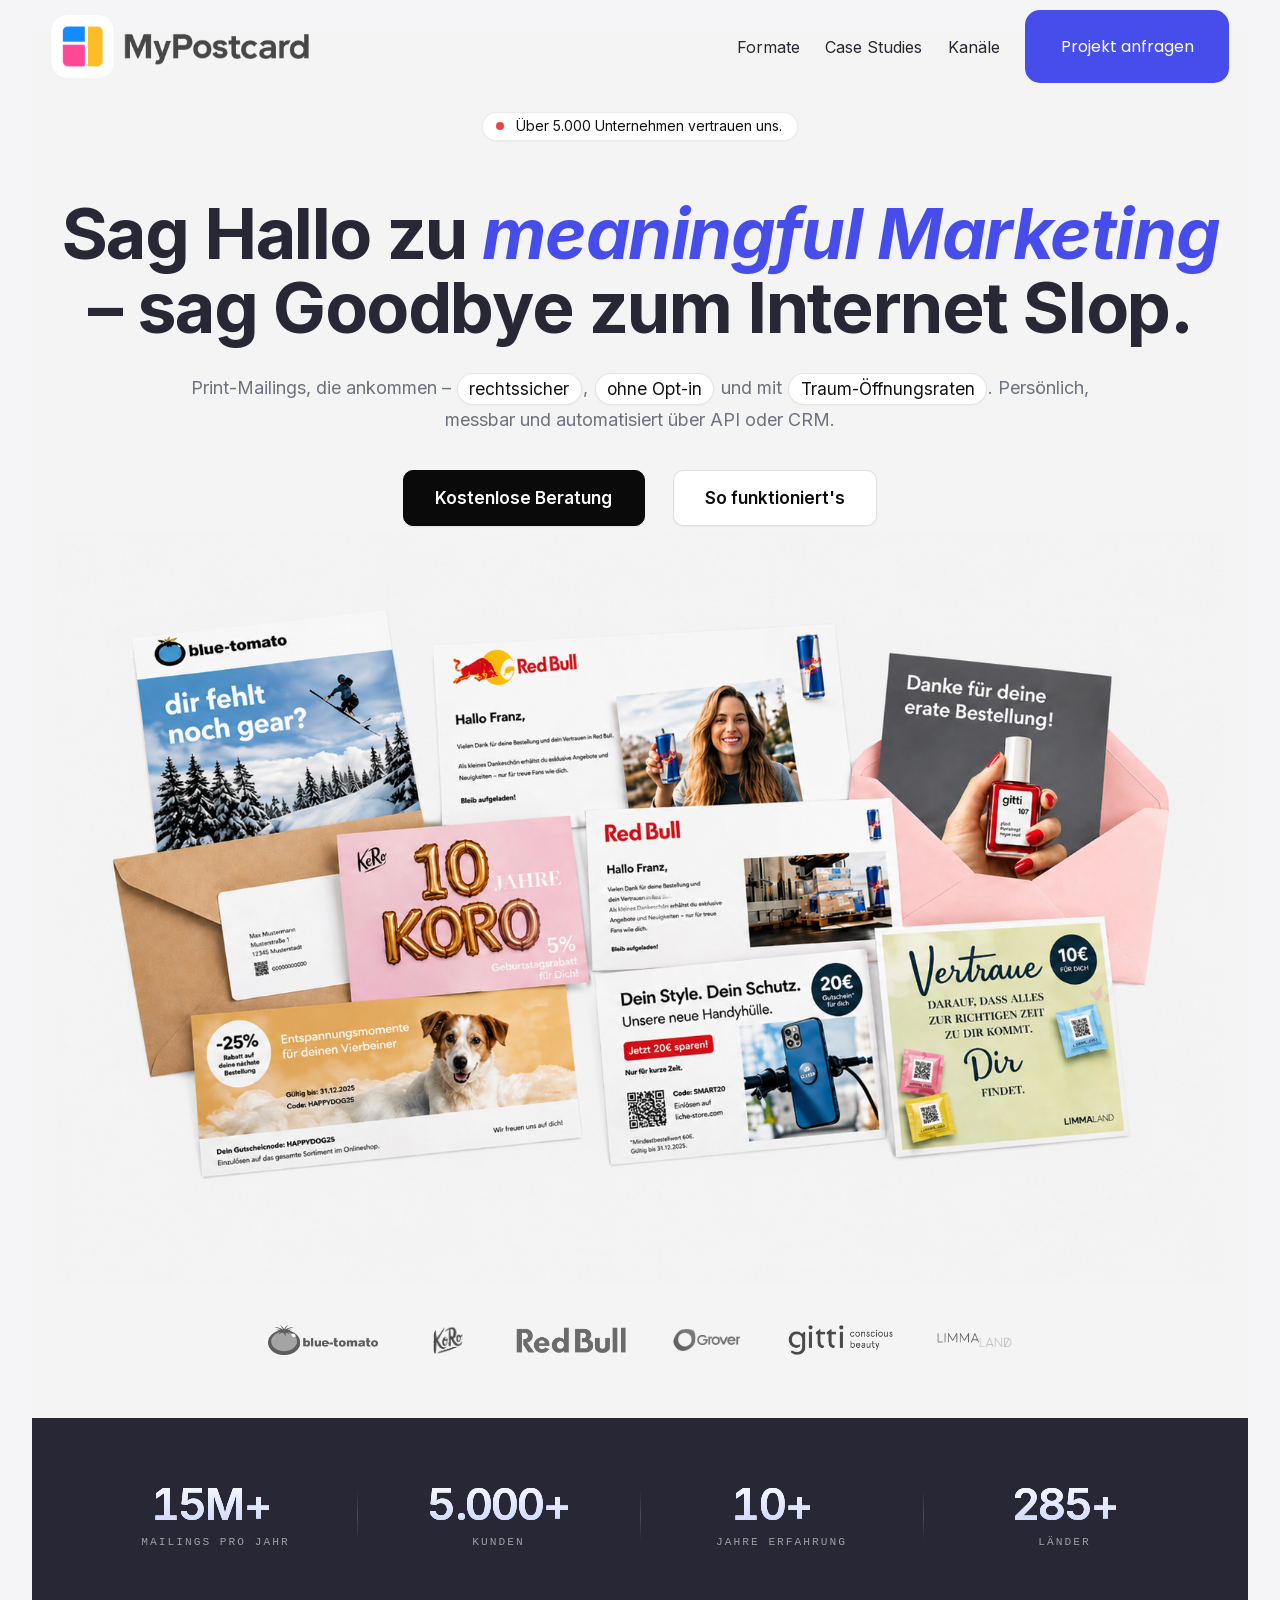
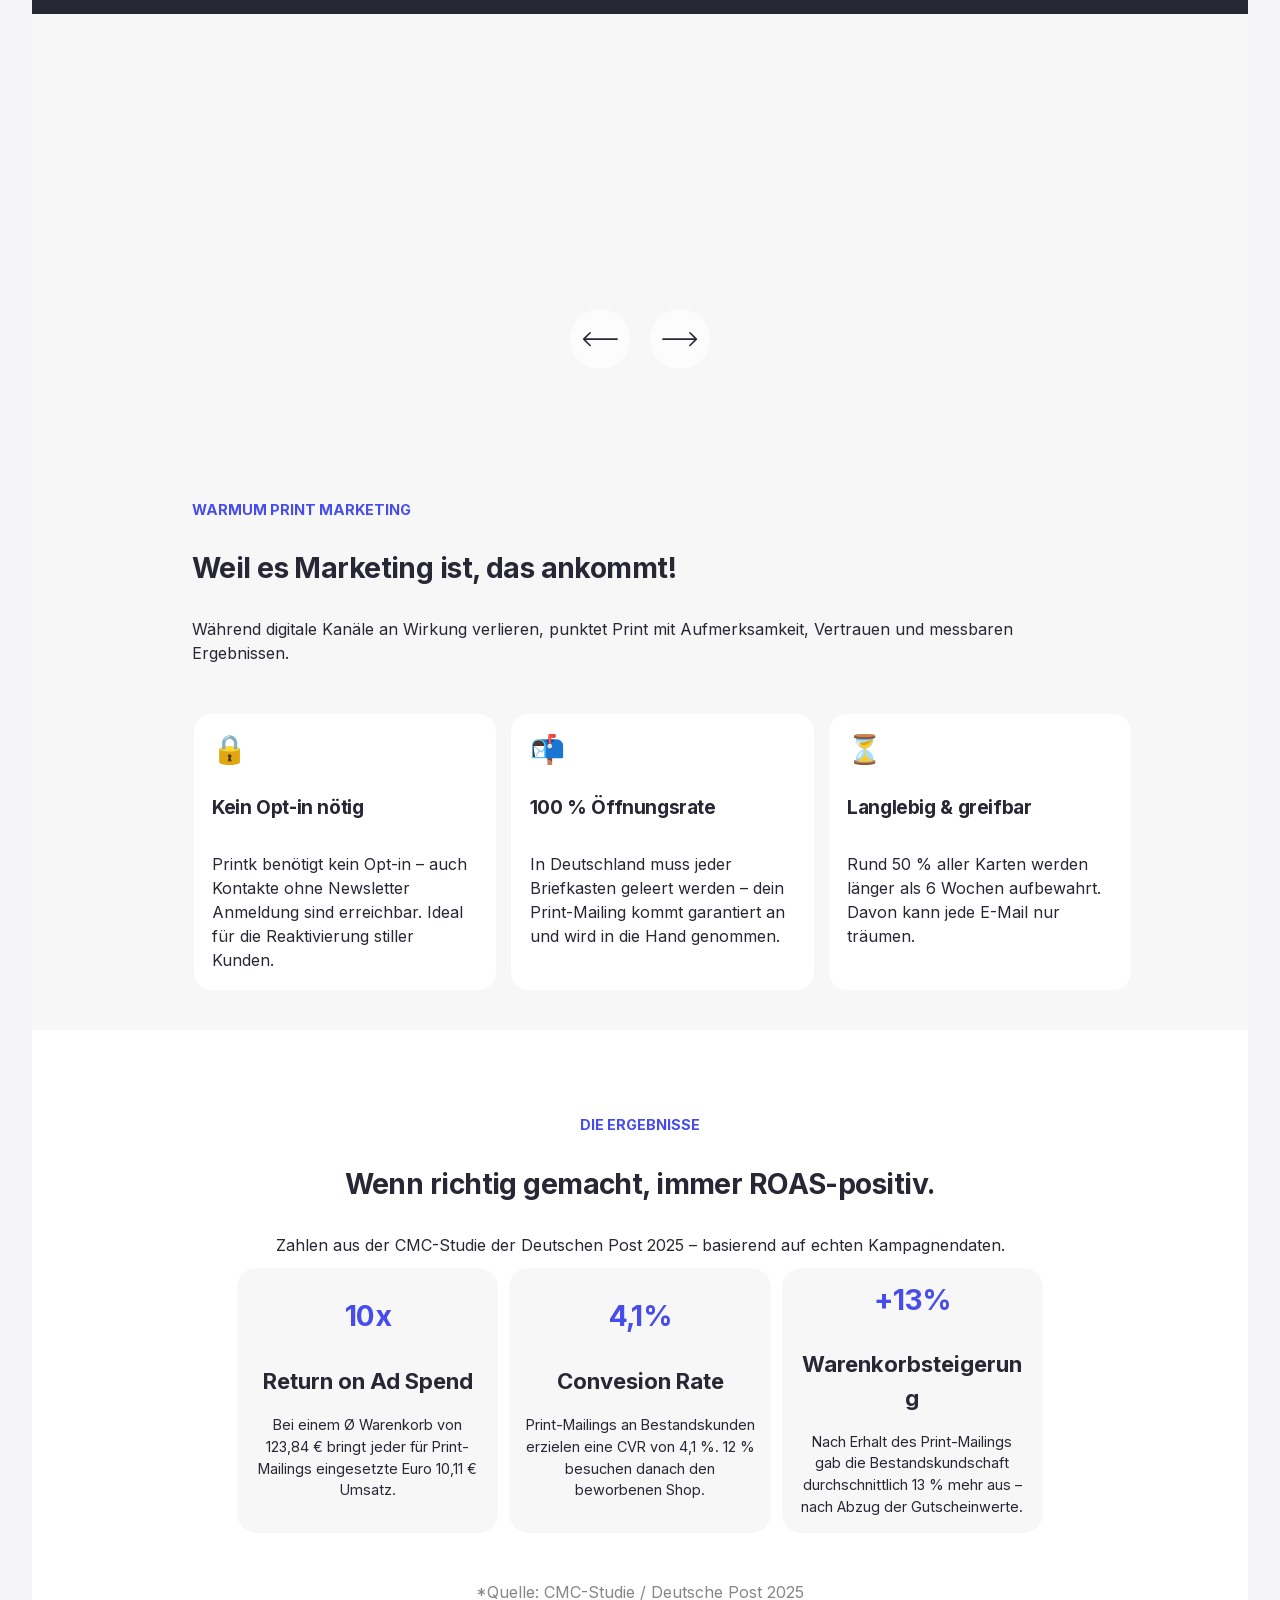
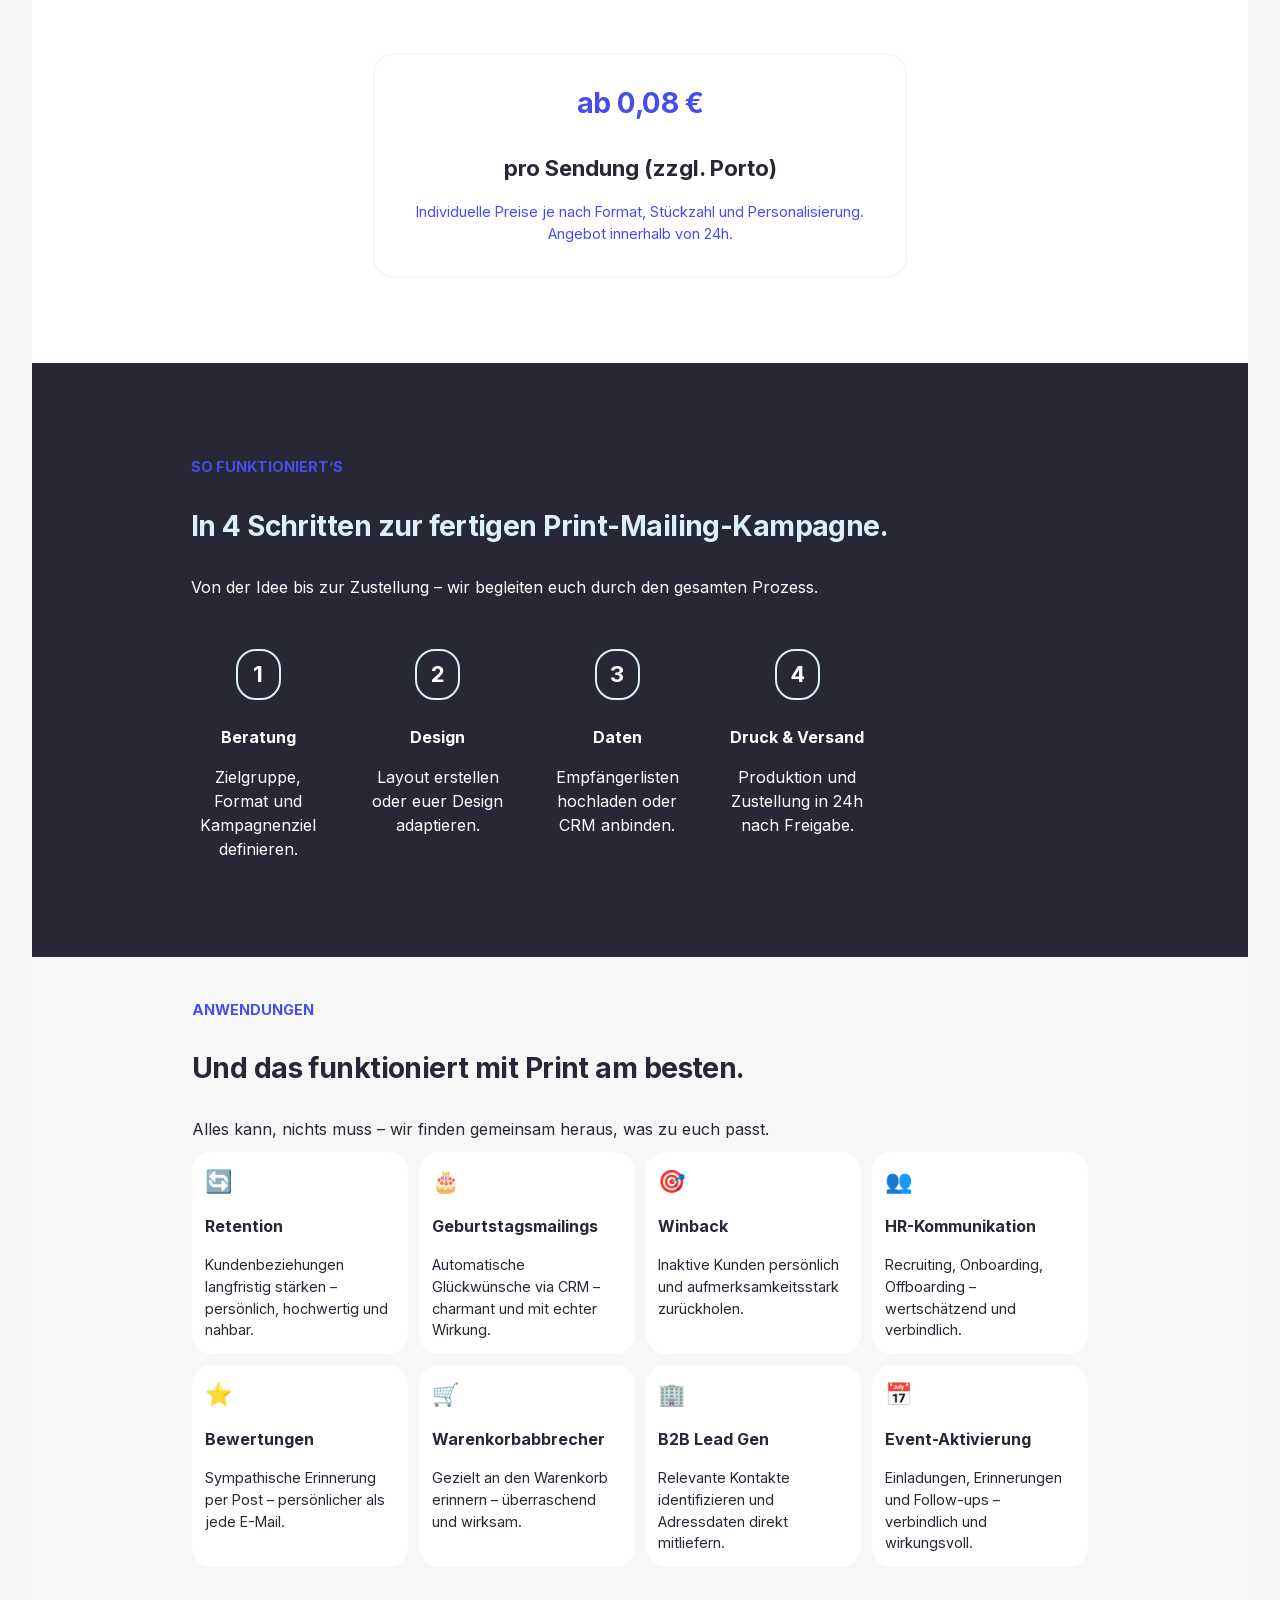
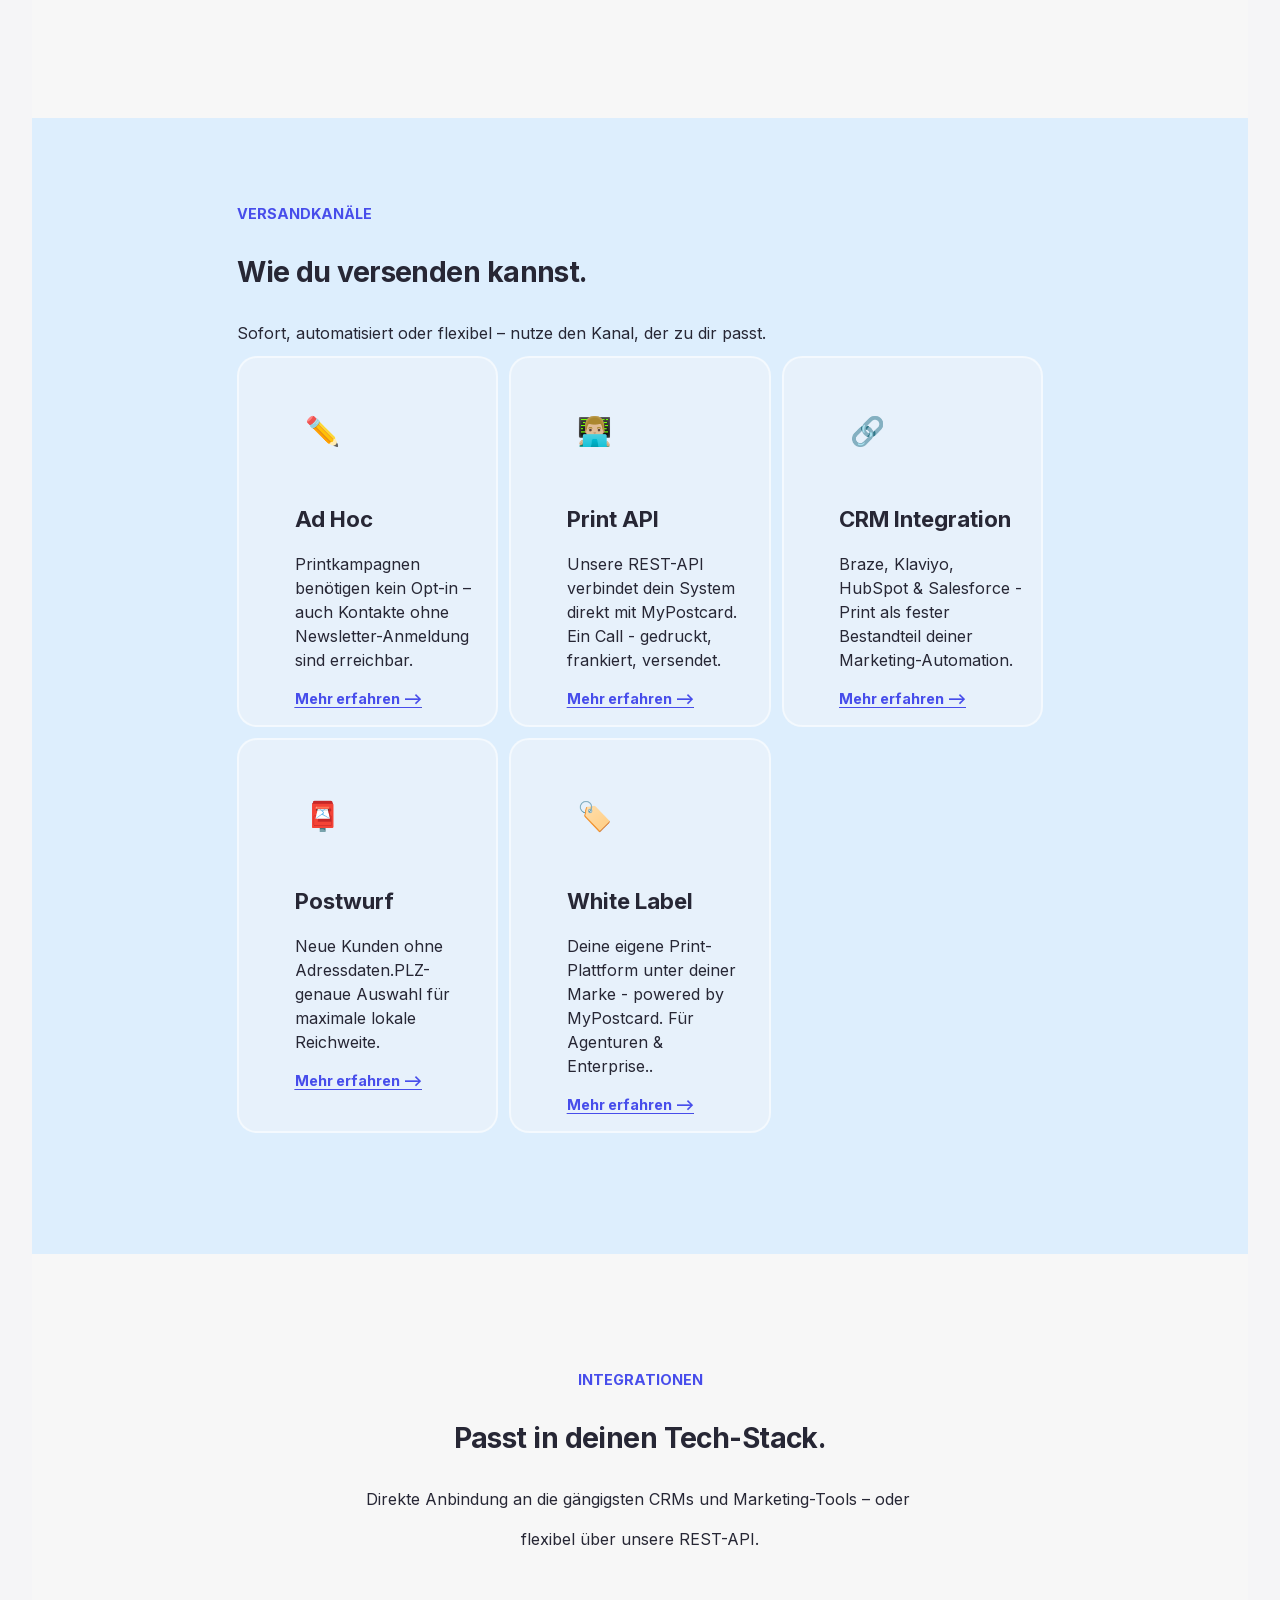
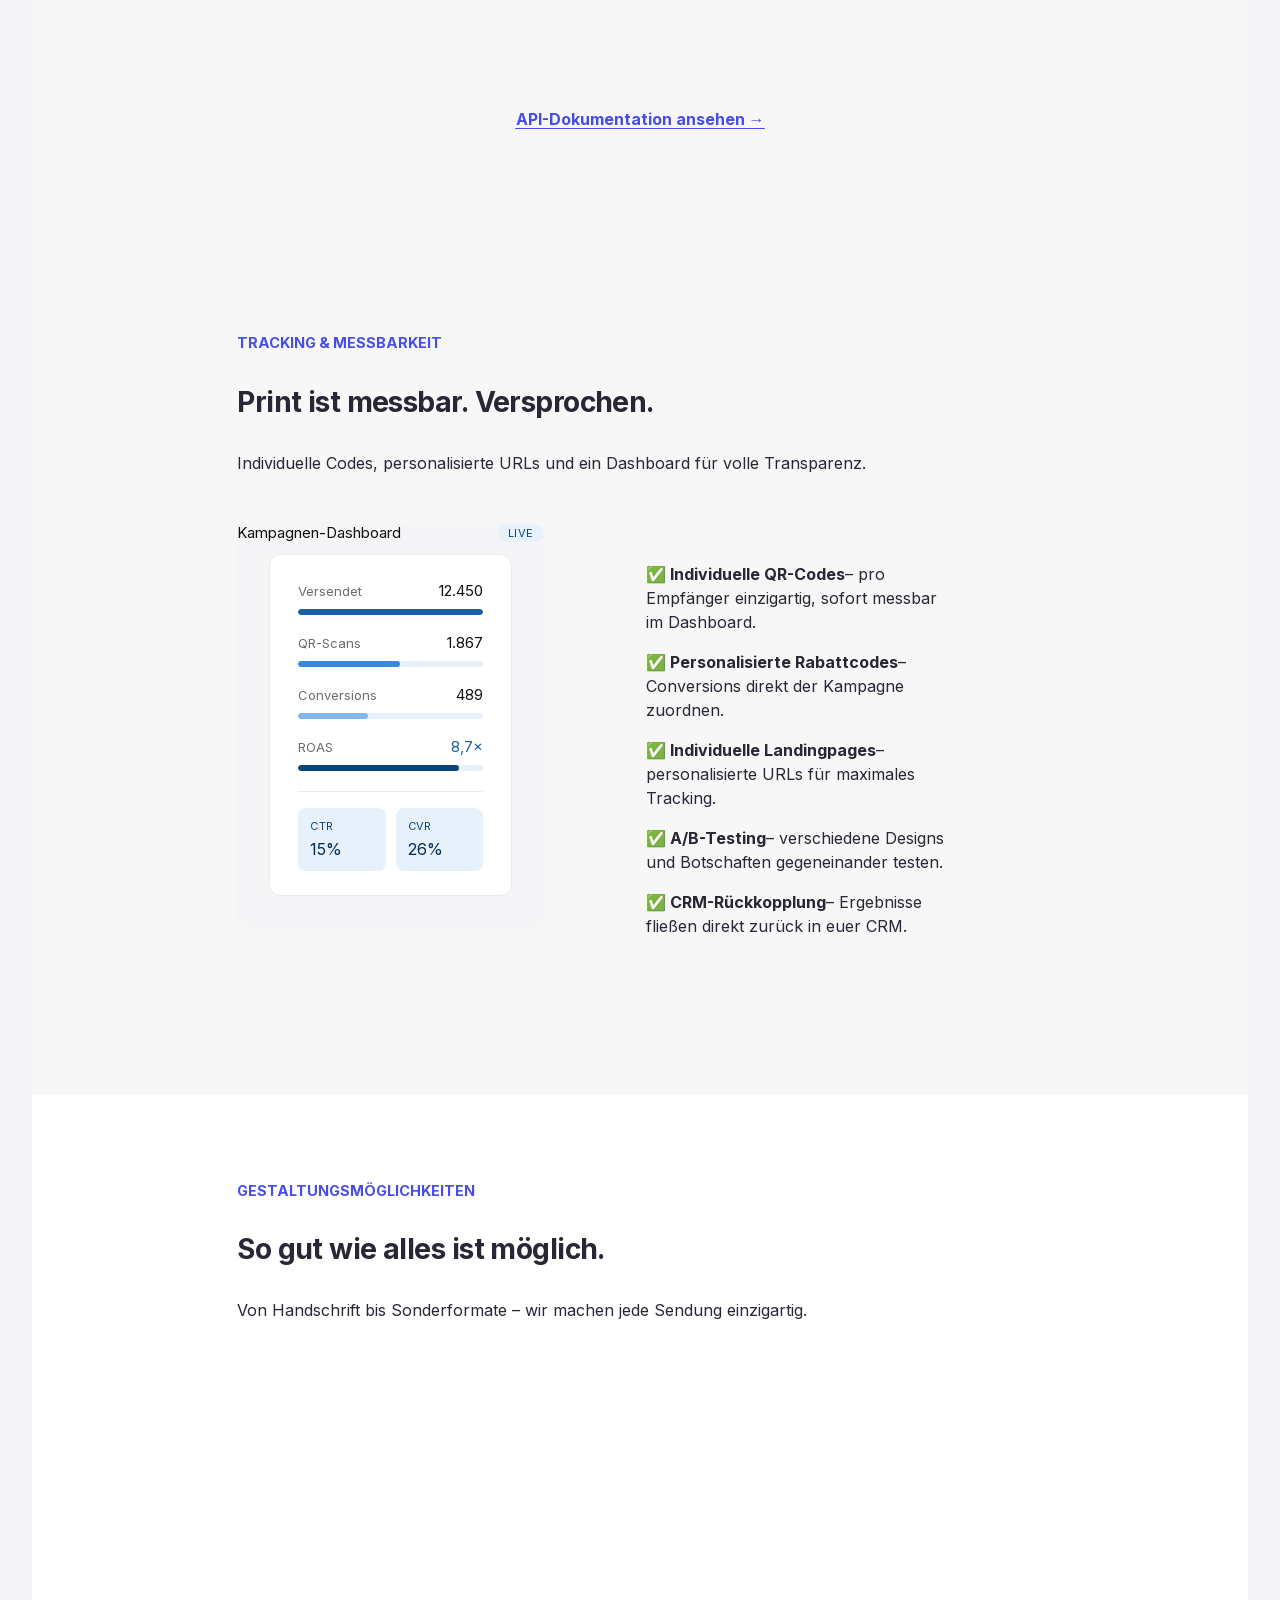
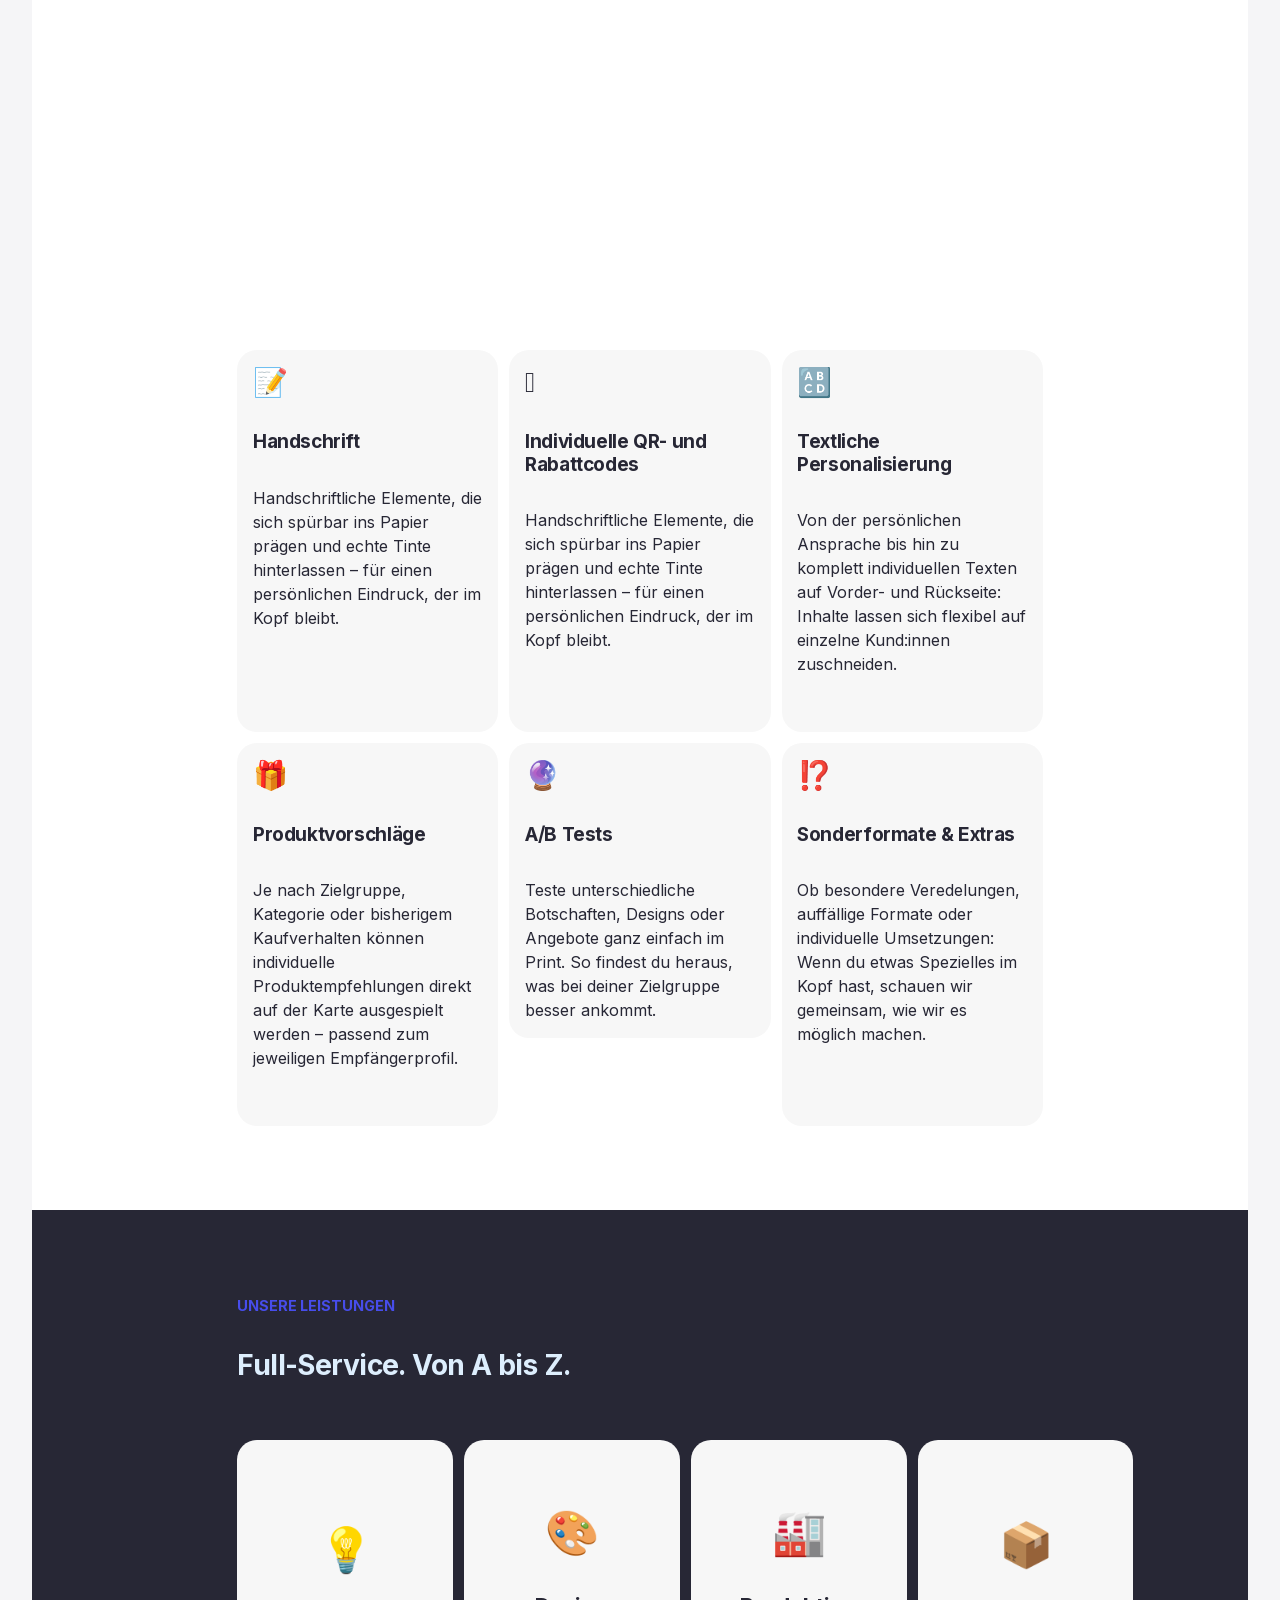
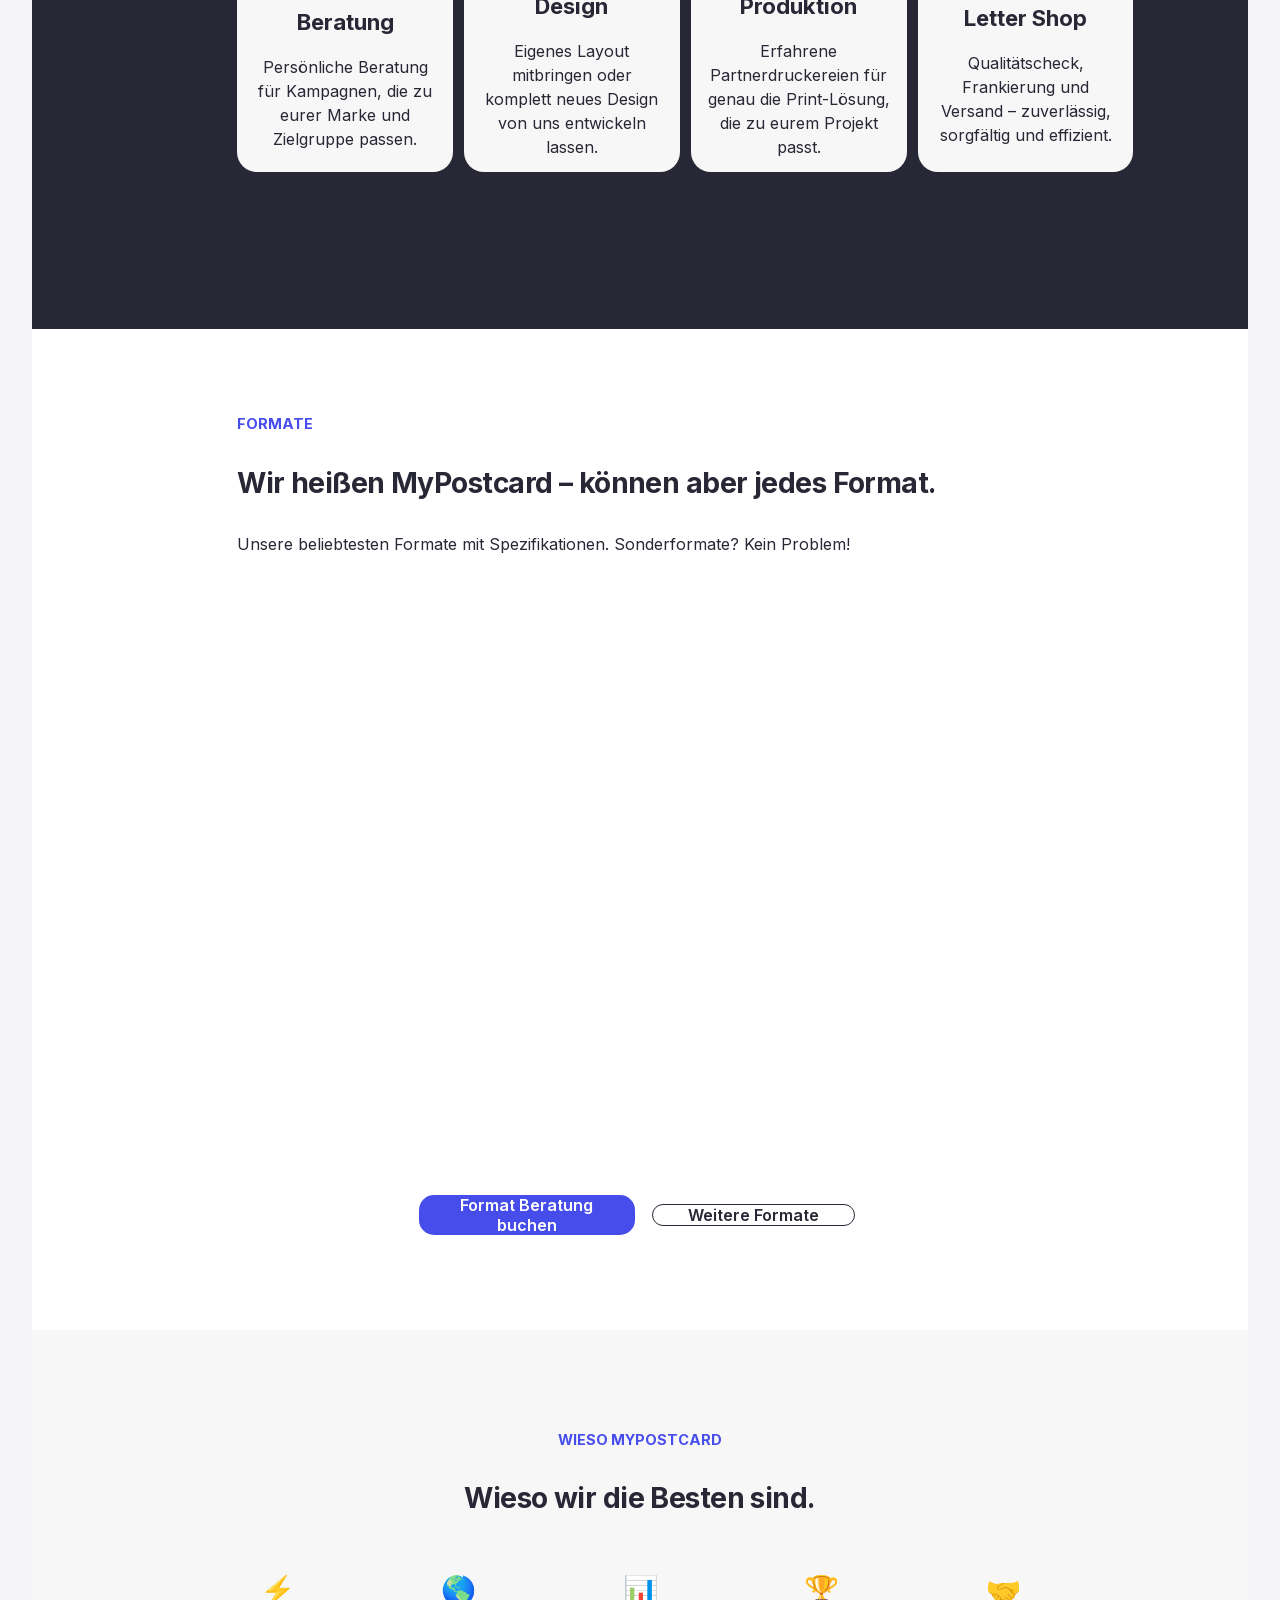
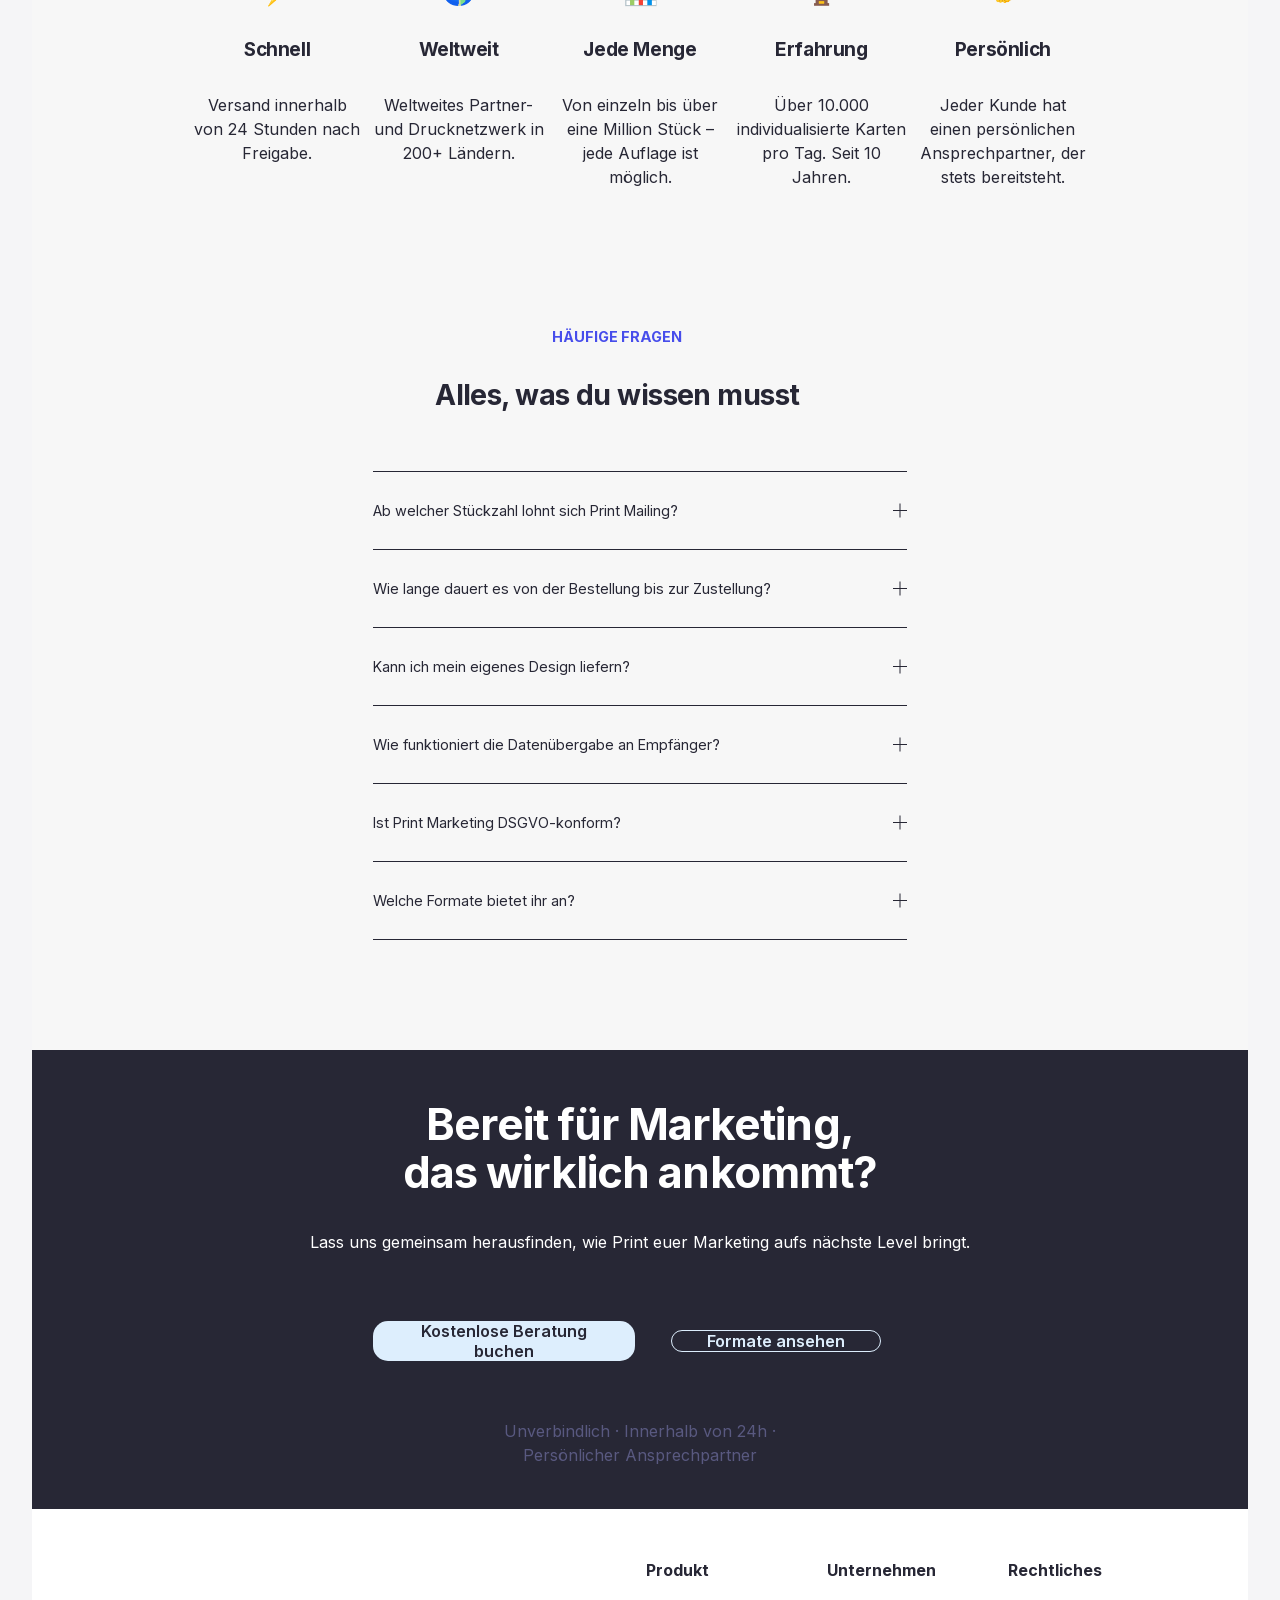
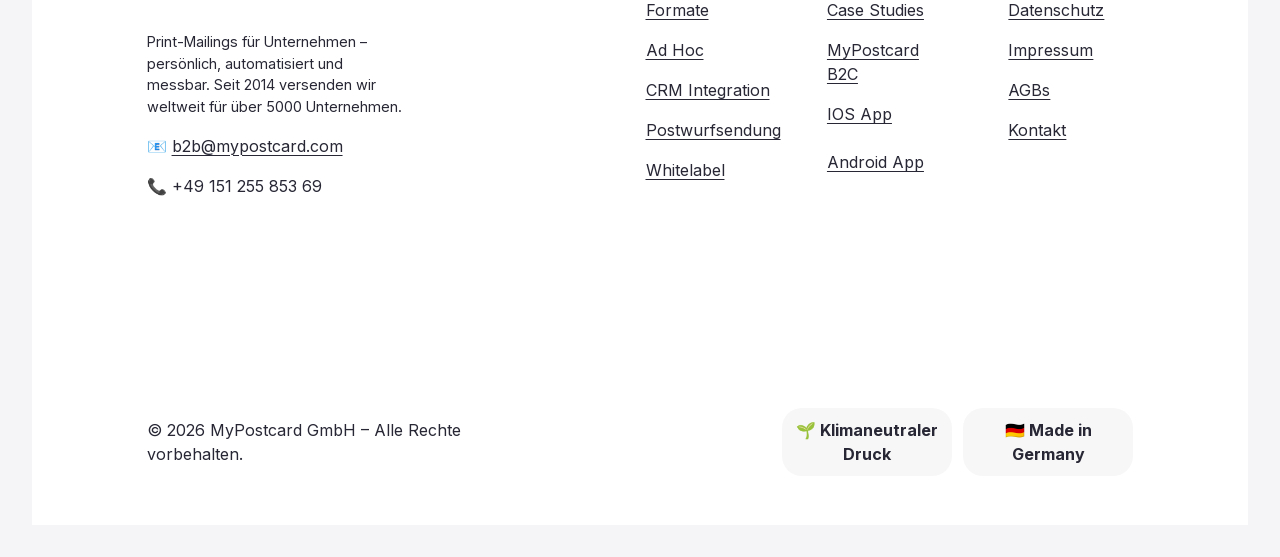
==== commit 20250e0d: "Unify content width across sections to 1180px Widen hero text from 900px to 1180px so it matches the" ====
--- a/mirror/b2b.mypostcard.com/index.html
+++ b/mirror/b2b.mypostcard.com/index.html
@@ -15080,7 +15080,7 @@
   }
   /* Inner content max-width — keeps lines readable without breaking flex flow */
   [data-section-id="69e0ebda1eab851a25ea0ab5"] .fe-block .sqs-block {
-    max-width: 900px !important;
+    max-width: 1180px !important;
     margin: 0 auto !important;
   }
   /* Legacy row/col layout (fallback) */
@@ -15167,14 +15167,14 @@
     font-size: clamp(2.5rem, 5.5vw, 4.5rem) !important;
     line-height: 1.05 !important;
     letter-spacing: -0.02em !important;
-    max-width: 900px !important;
+    max-width: 1180px !important;
     margin: 0 auto !important;
   }
 
   /* Subtitle — muted gray, narrower; specific block to avoid affecting headline/badge */
   [data-section-id="69e0ebda1eab851a25ea0ab5"] .fe-block-6f8be7e6d6d738073537 .sqs-block,
   [data-section-id="69e0ebda1eab851a25ea0ab5"] .fe-block-6f8be7e6d6d738073537 .sqs-block-content {
-    max-width: 760px !important;
+    max-width: 940px !important;
     margin: 0 auto !important;
   }
   [data-section-id="69e0ebda1eab851a25ea0ab5"] .fe-block-6f8be7e6d6d738073537 p {
@@ -15304,6 +15304,8 @@
     gap: 1.25rem 2.75rem !important;
     grid-template-columns: none !important;
     grid-template-rows: none !important;
+    max-width: 1180px !important;
+    margin: 0 auto !important;
   }
   [data-section-id="69e1ad50a767503fc9fa42fa"] .fe-block {
     grid-area: auto !important;
@@ -15384,6 +15386,14 @@
     background-color: #f4f4f4 !important;
   }
 
+  /* Unified middle width for all content sections — narrower than full-bleed
+     (1536px), wider than the previous 900px hero constraint. */
+  .page-section .content-wrapper {
+    max-width: 1180px !important;
+    margin-left: auto !important;
+    margin-right: auto !important;
+  }
+
   /* Tighten hero bottom + logos top so buttons / image / logos sit close */
   [data-section-id="69e0ebda1eab851a25ea0ab5"] {
     padding-bottom: 0.5rem !important;
@@ -15396,8 +15406,10 @@
   /* Postcard collage between hero buttons and trust logos */
   .postcard-collage-section {
     width: 100% !important;
+    max-width: 100% !important;
     padding: 0 1.5rem !important;
     background: #f4f4f4 !important;
+    box-sizing: border-box !important;
   }
   .postcard-collage-inner {
     max-width: 1180px !important;
@@ -15407,7 +15419,7 @@
   .postcard-collage-img {
     display: block !important;
     width: 100% !important;
-    max-width: 980px !important;
+    max-width: 1180px !important;
     height: auto !important;
     margin: 0 auto !important;
   }
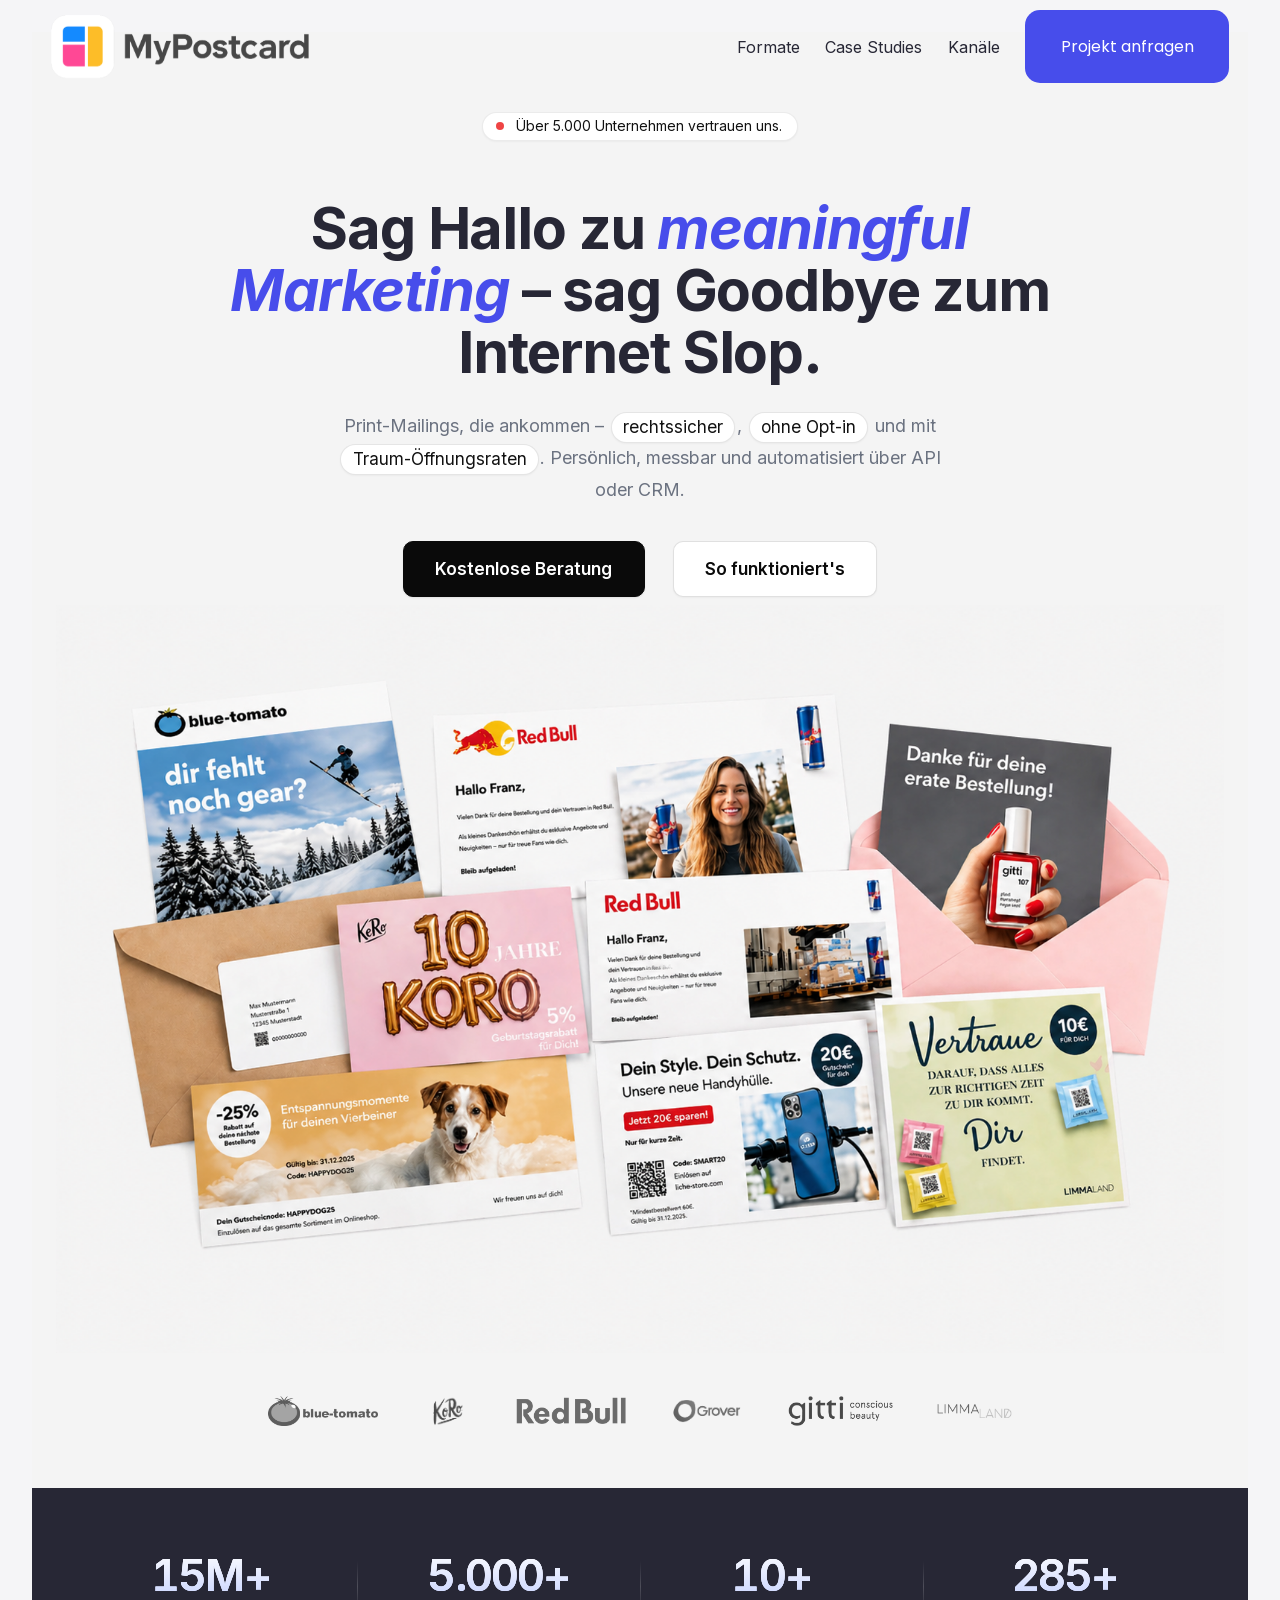
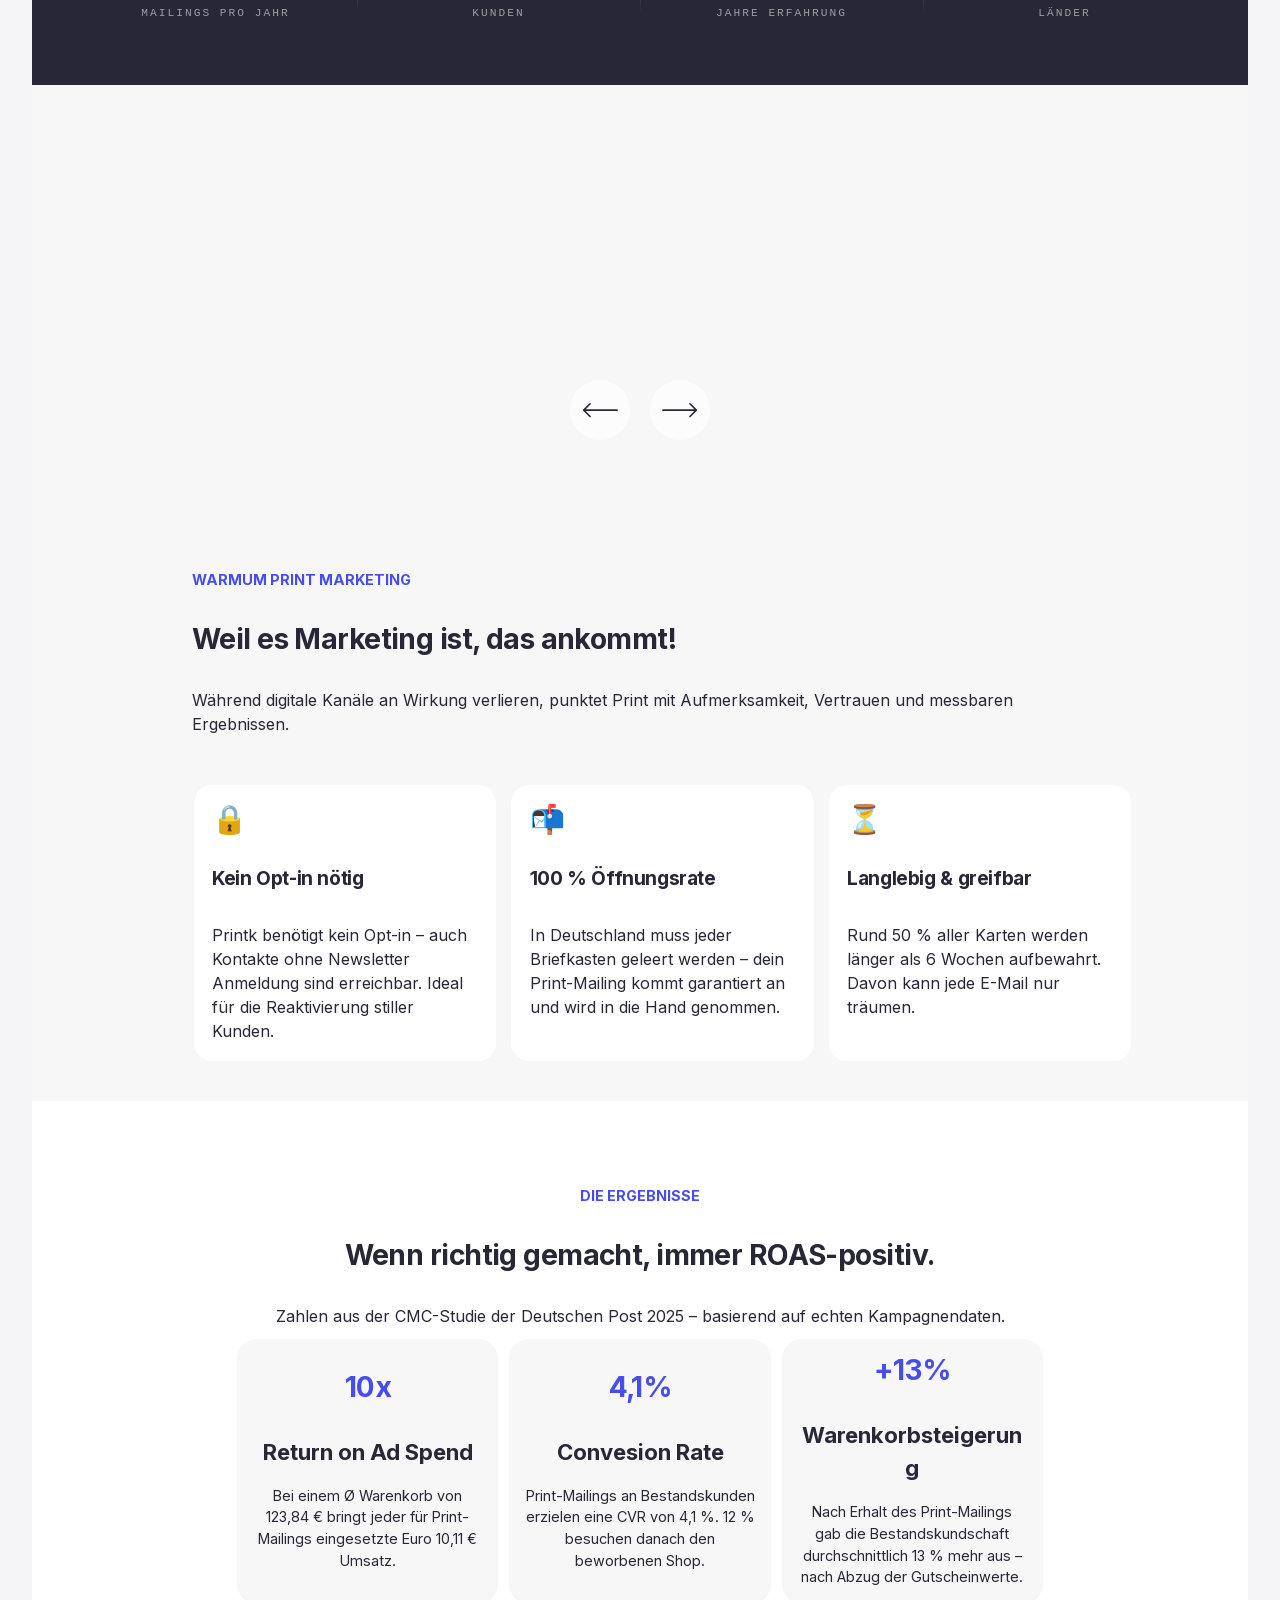
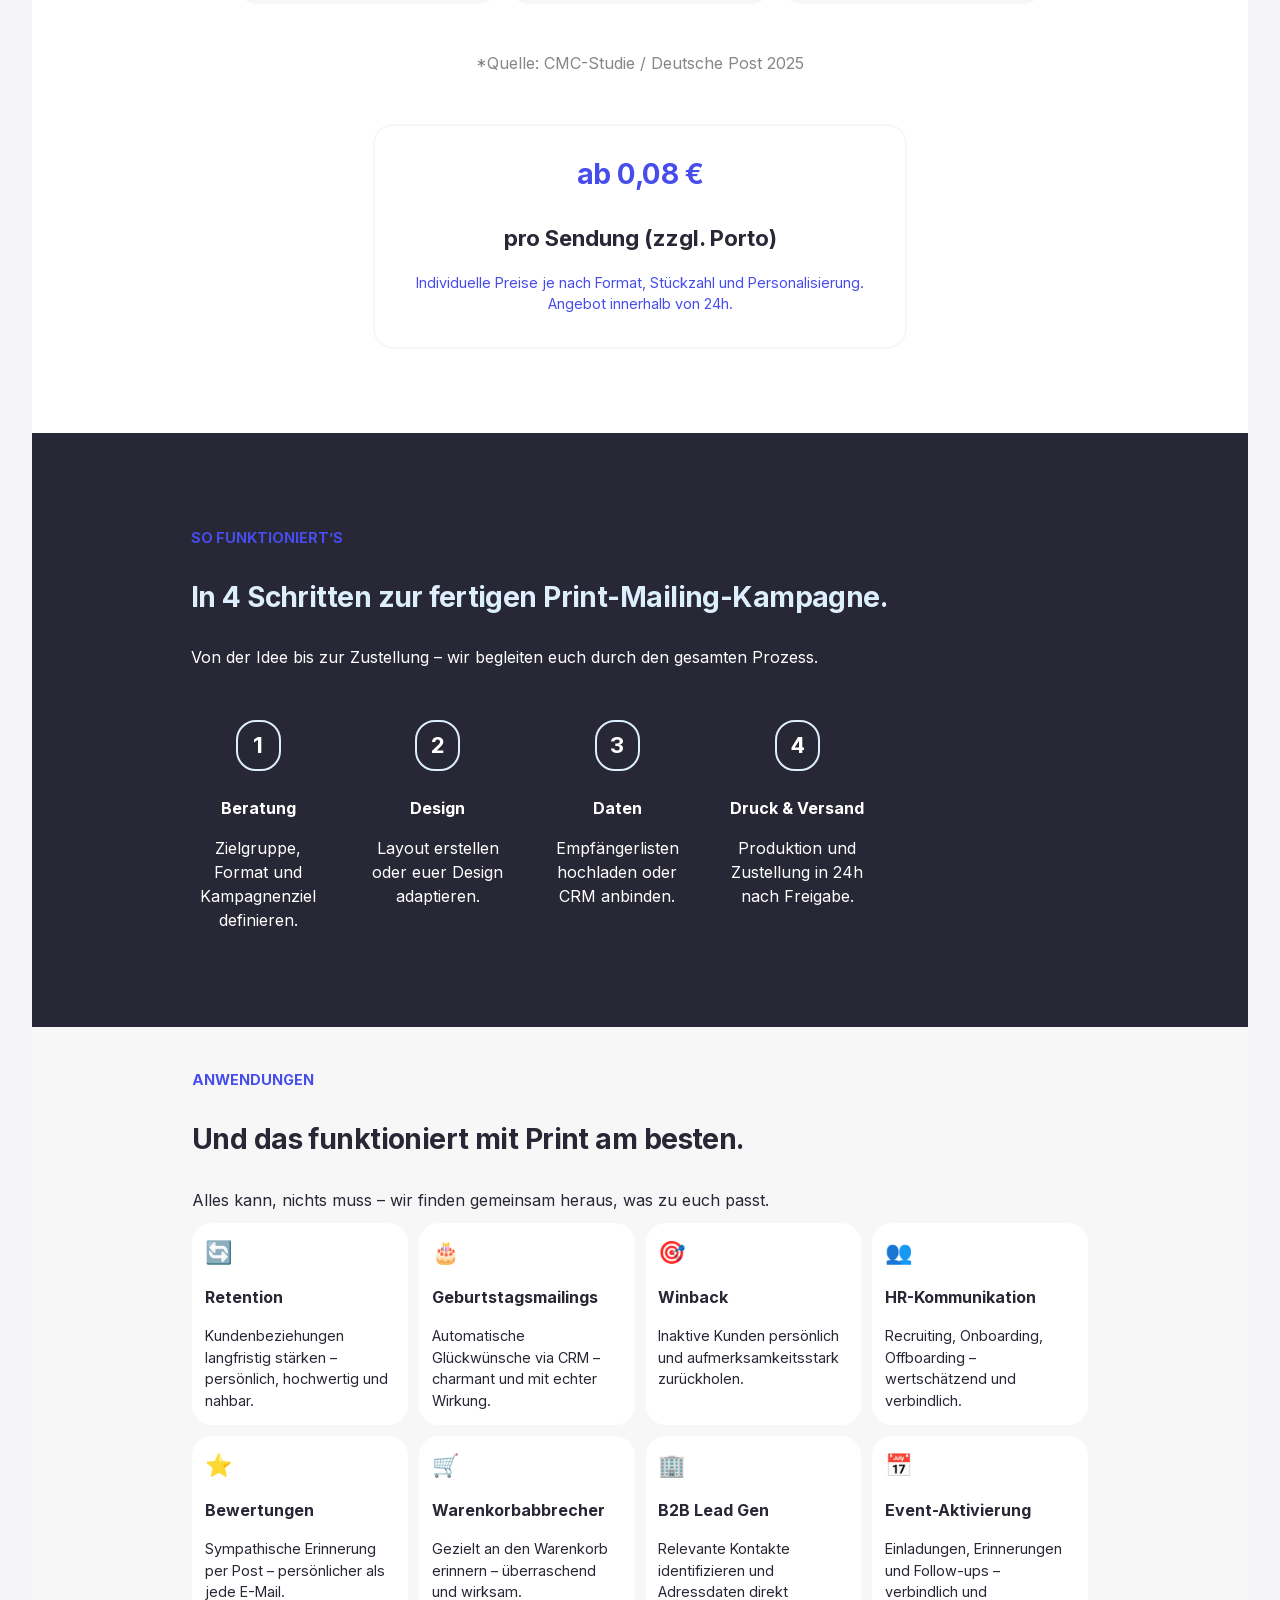
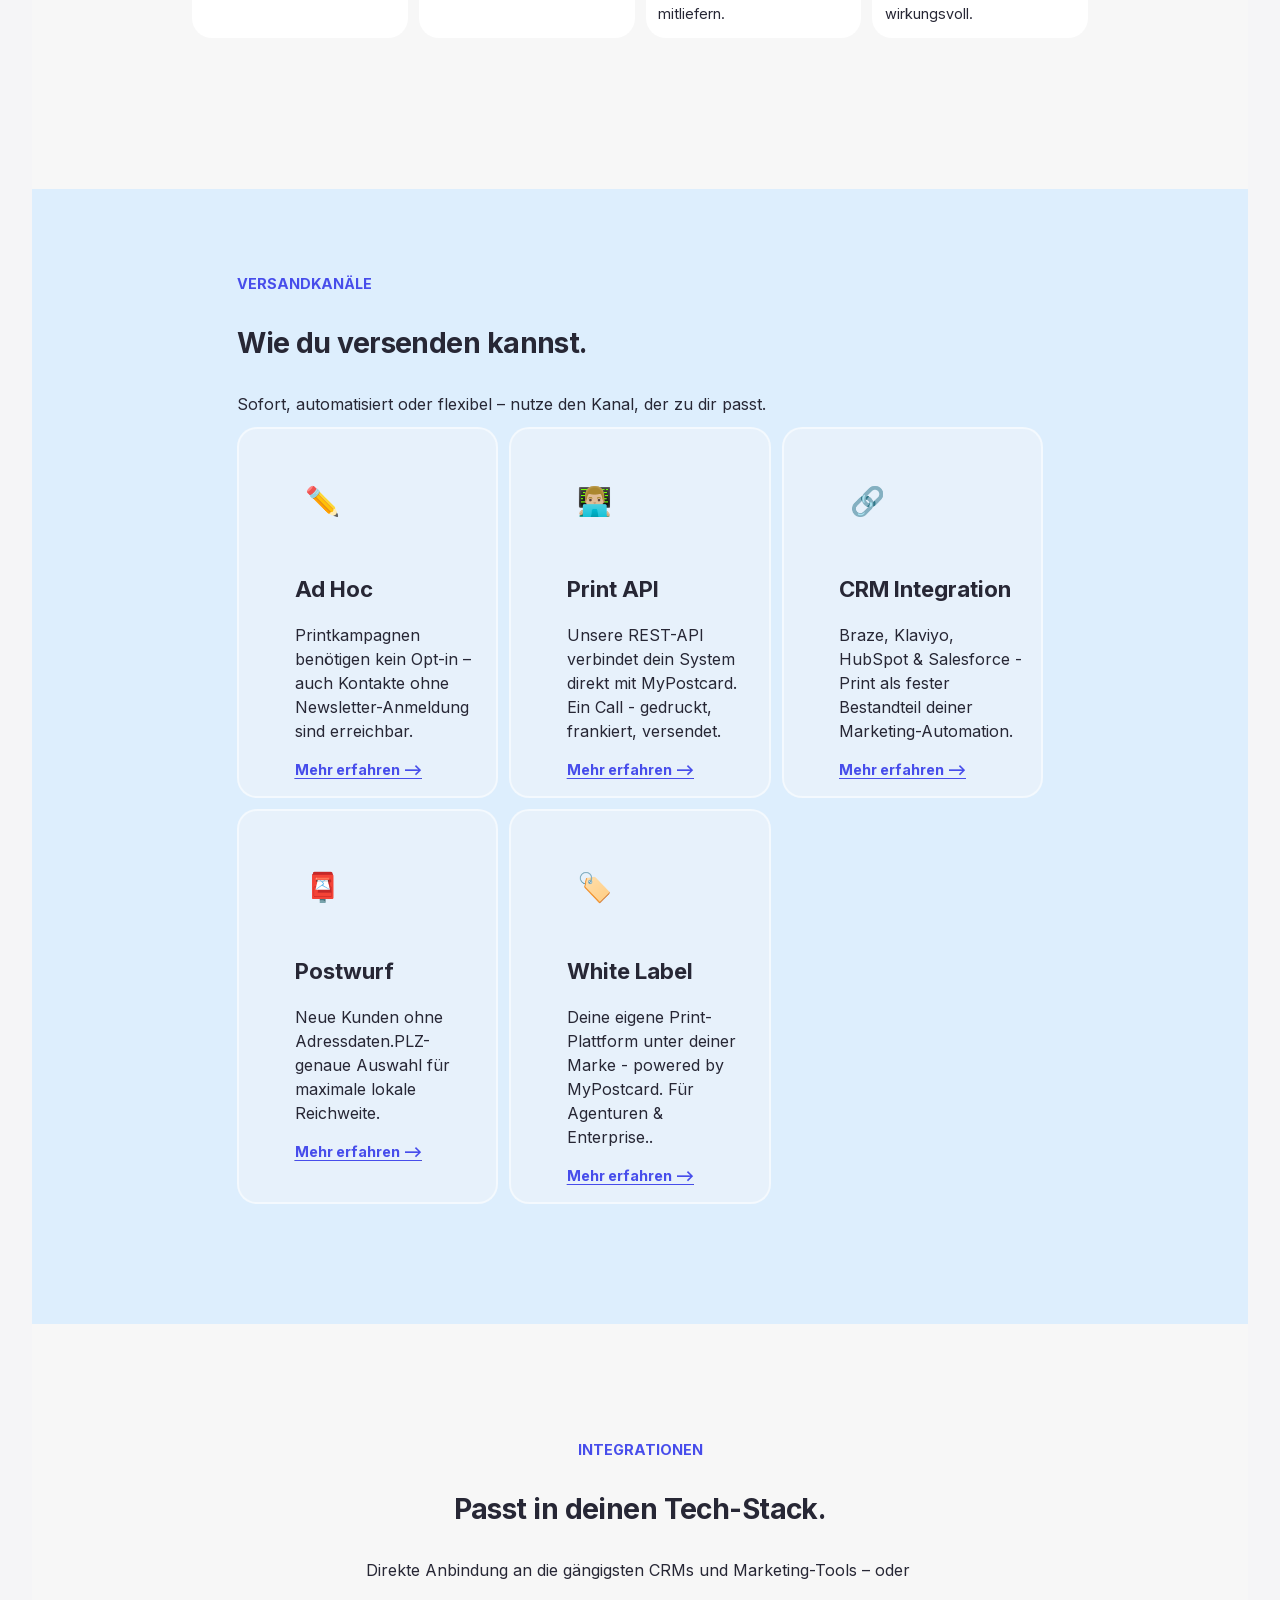
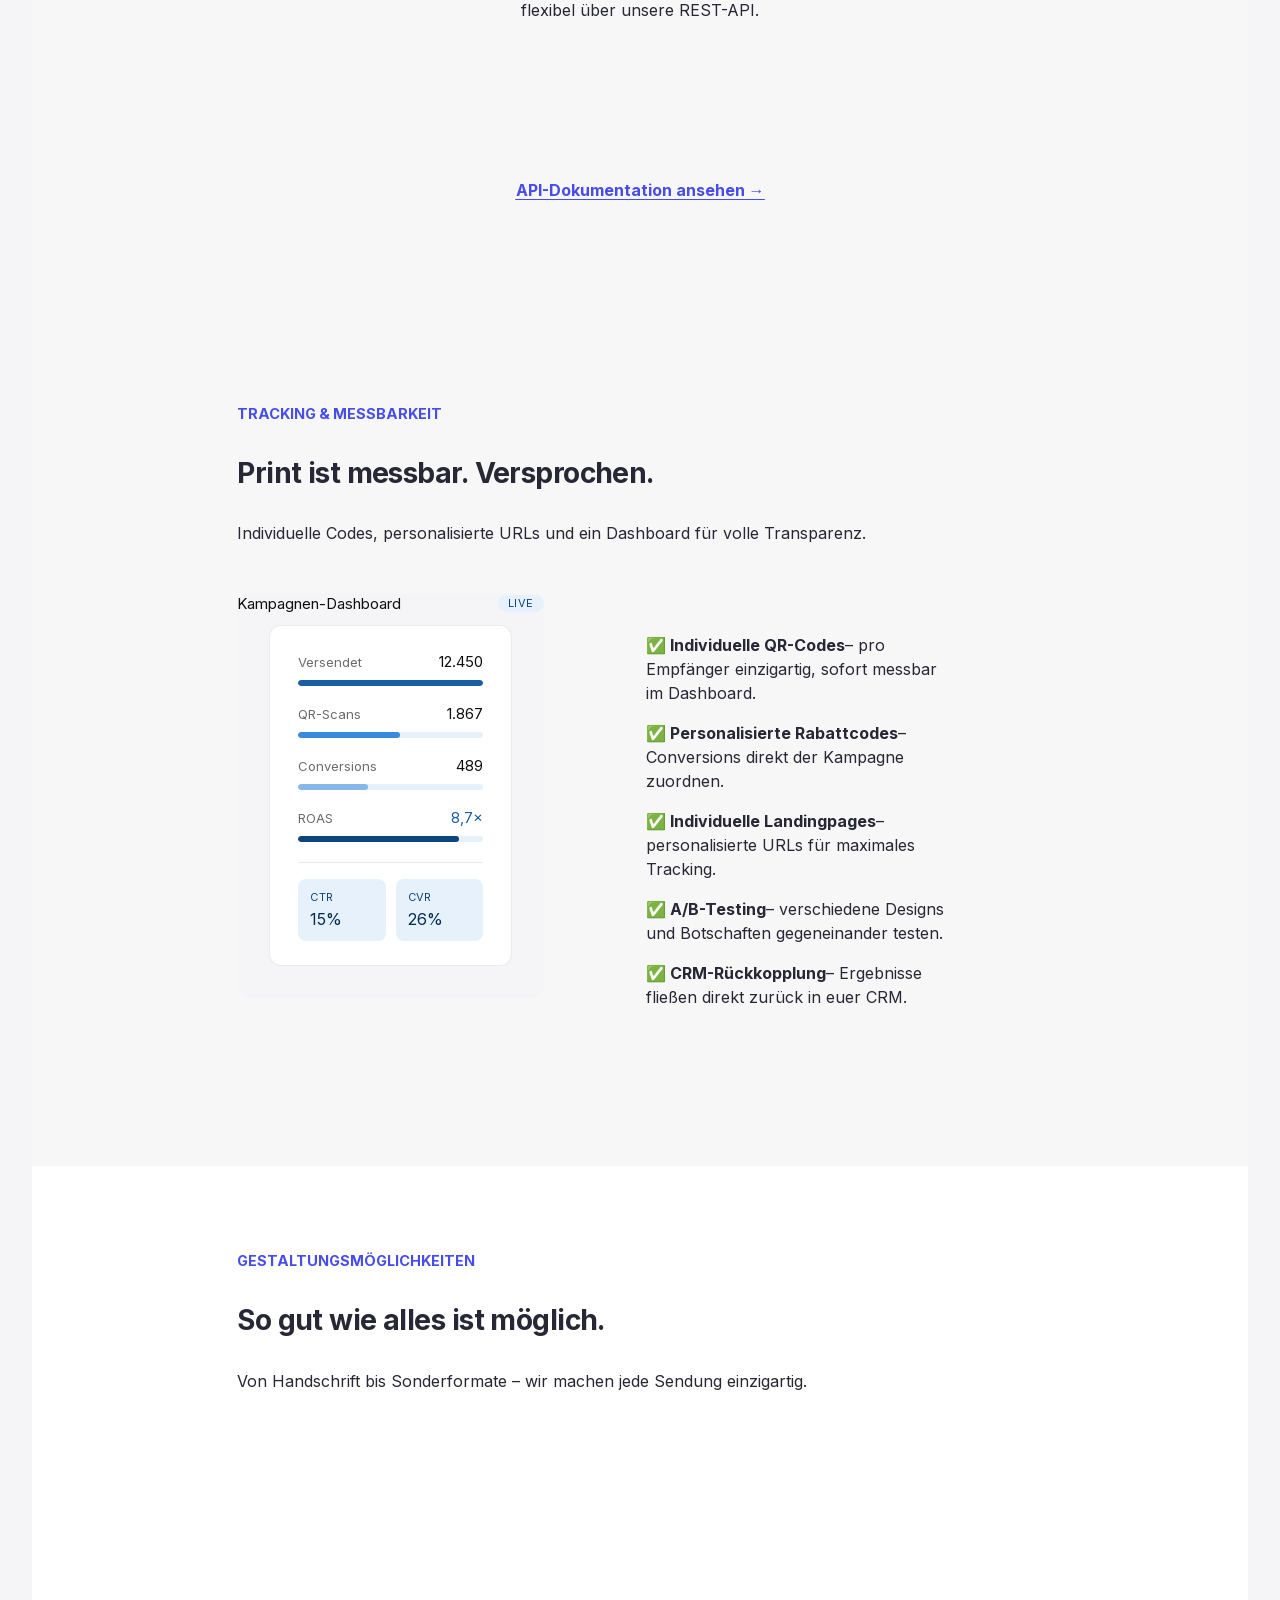
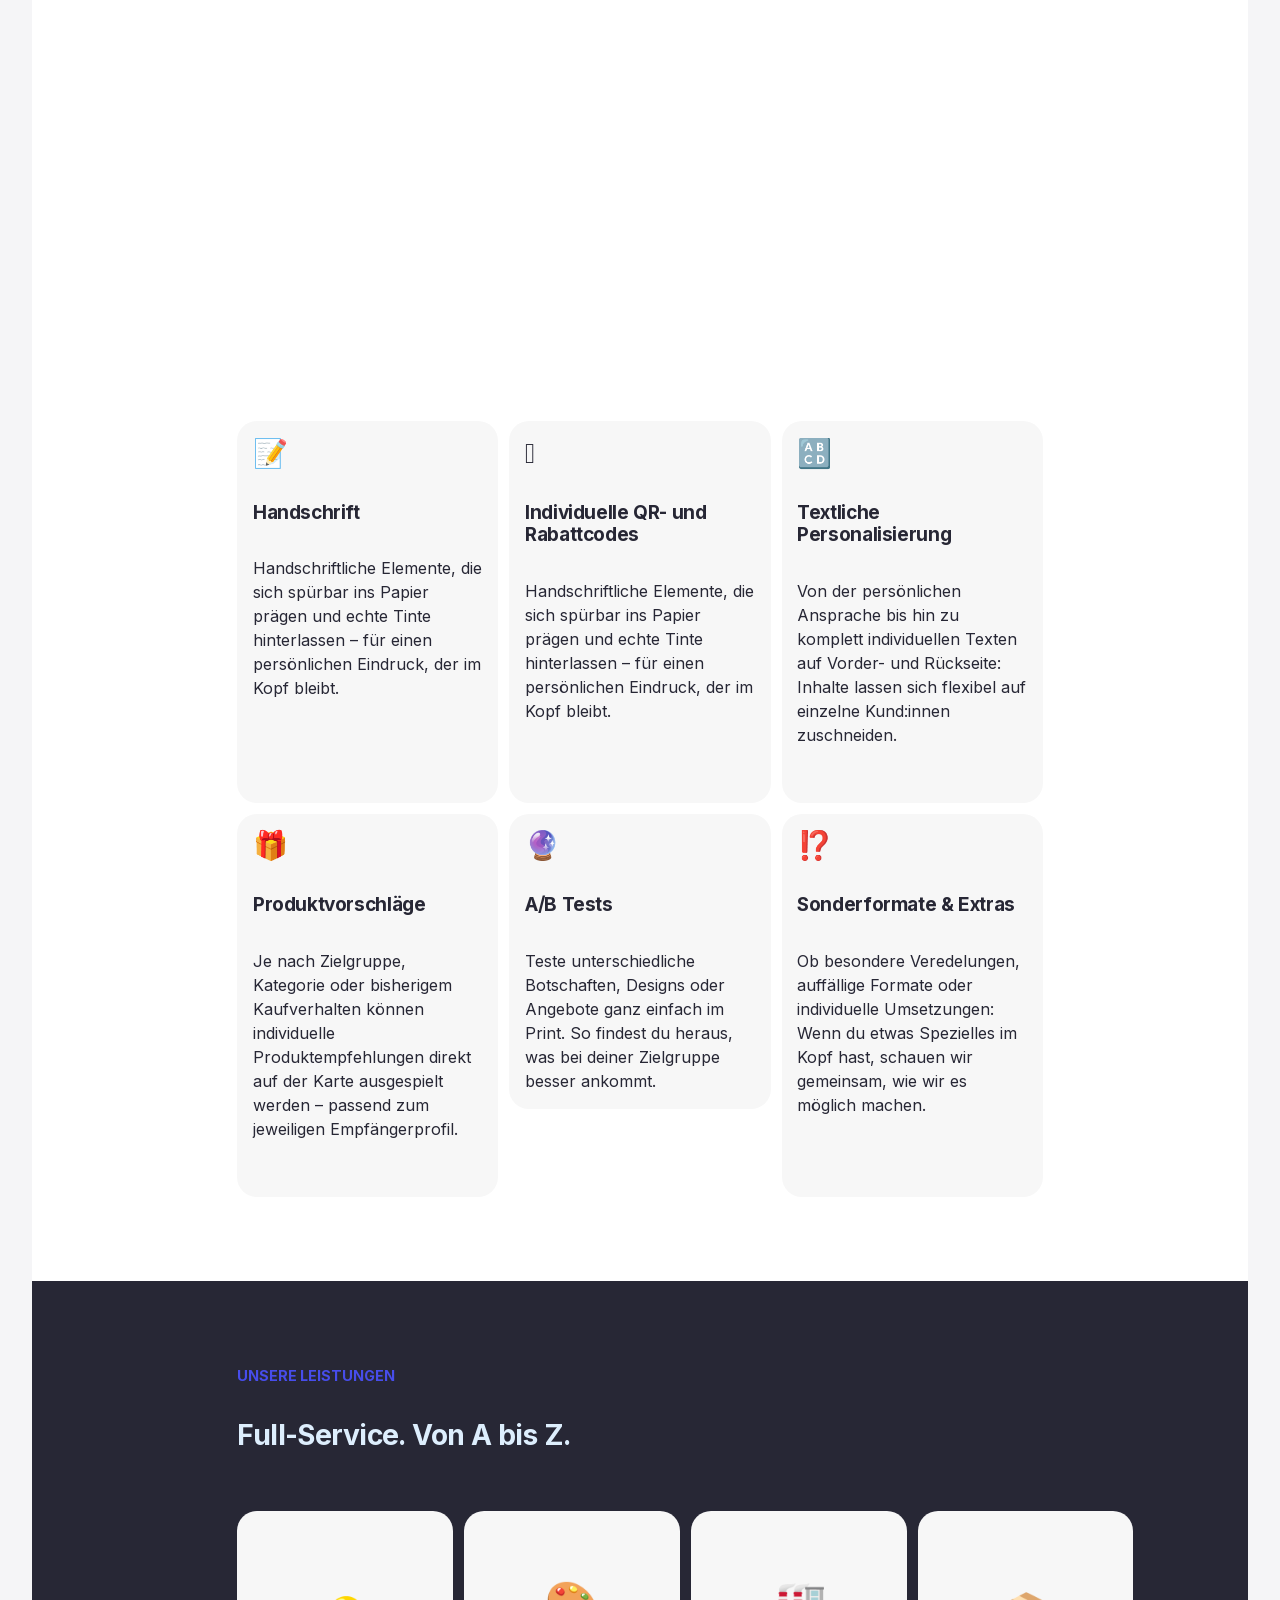
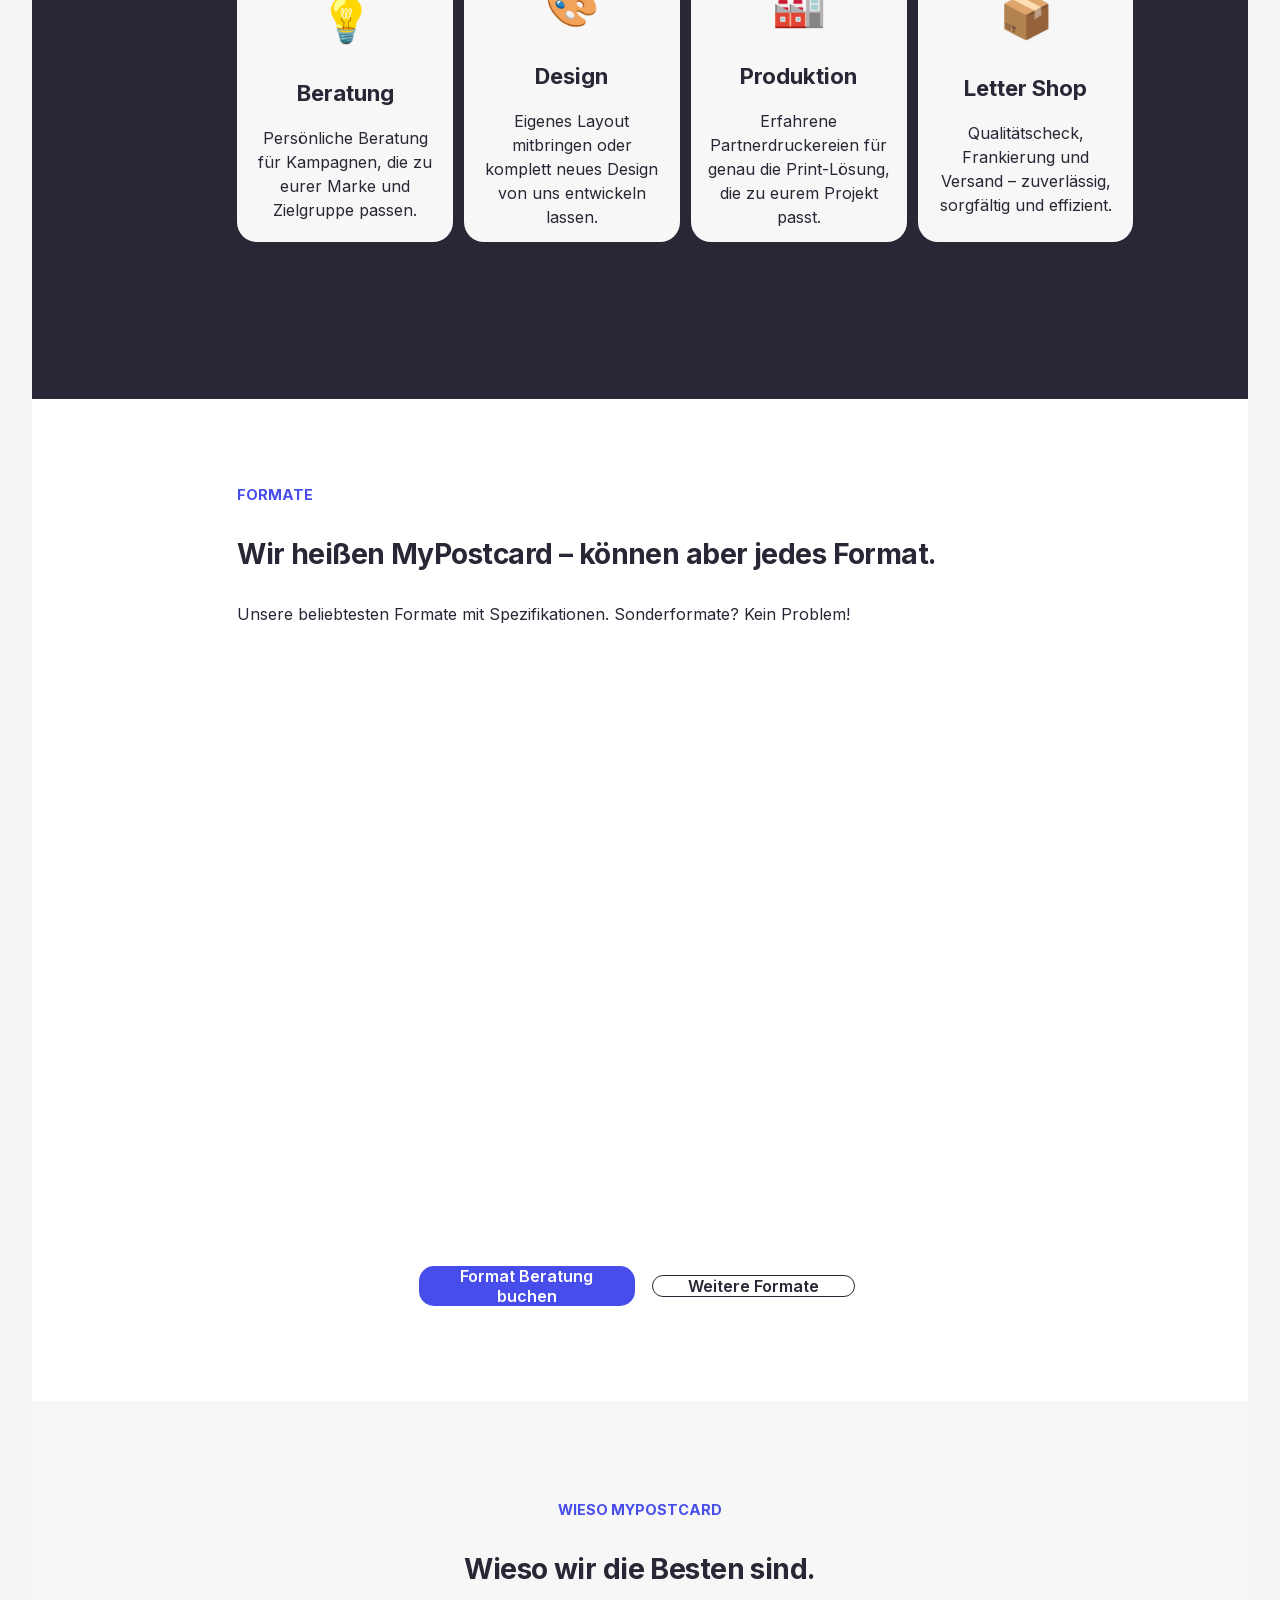
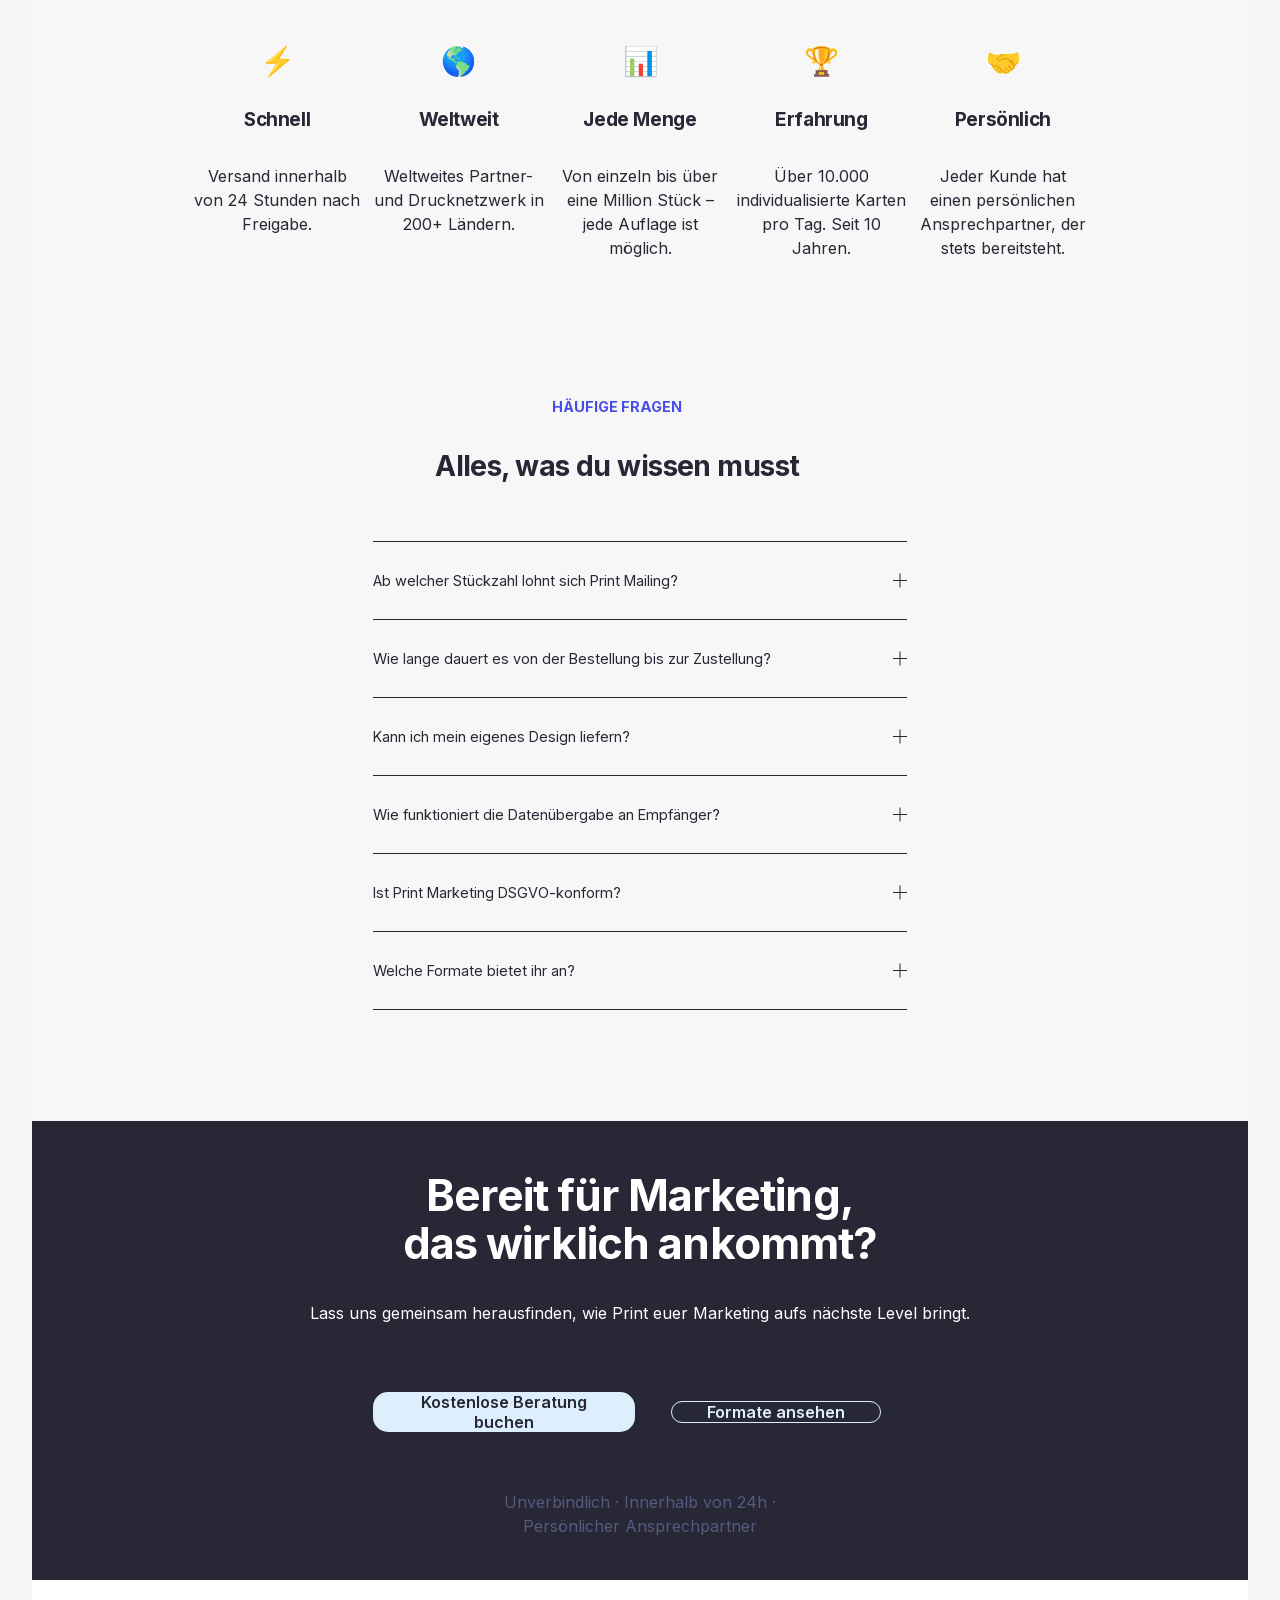
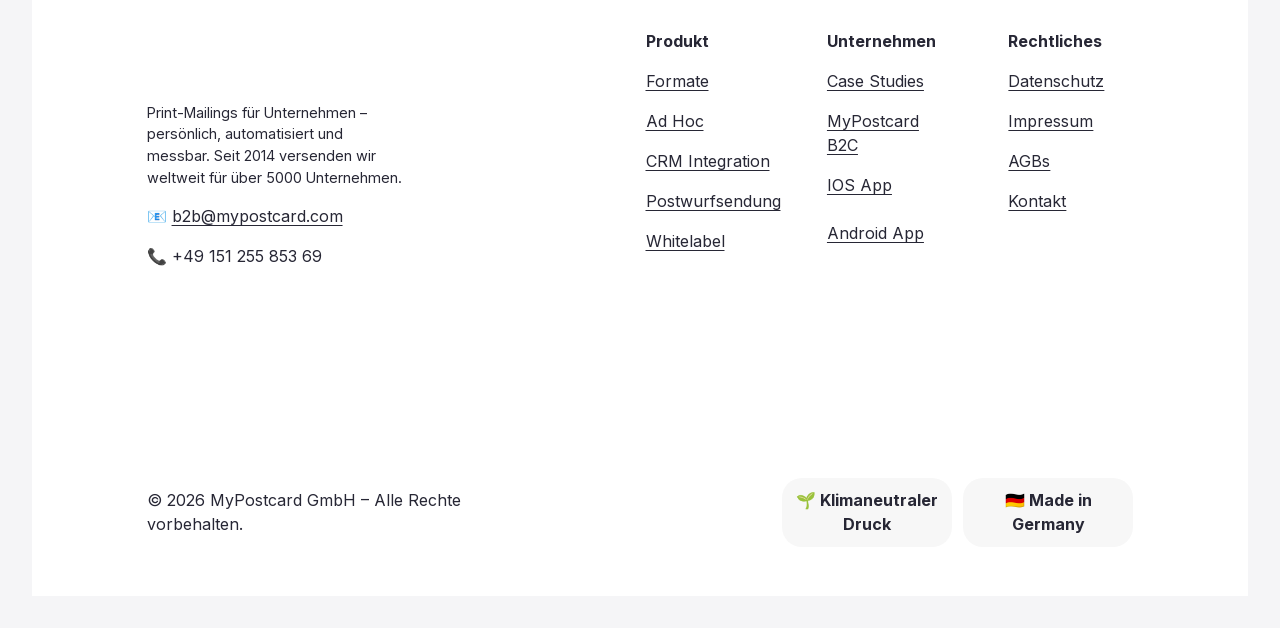
==== commit 53b0e1cc: "Tighten hero headline and subtitle width Co-Authored-By: Claude Opus 4.7 (1M context) <noreply@anthr" ====
--- a/mirror/b2b.mypostcard.com/index.html
+++ b/mirror/b2b.mypostcard.com/index.html
@@ -15164,17 +15164,18 @@
 
   /* Headline tighter and centered, like peec.ai */
   [data-section-id="69e0ebda1eab851a25ea0ab5"] h2 {
-    font-size: clamp(2.5rem, 5.5vw, 4.5rem) !important;
-    line-height: 1.05 !important;
+    font-size: clamp(2.25rem, 4.5vw, 3.75rem) !important;
+    line-height: 1.08 !important;
     letter-spacing: -0.02em !important;
-    max-width: 1180px !important;
+    max-width: 880px !important;
     margin: 0 auto !important;
+    text-align: center !important;
   }
 
   /* Subtitle — muted gray, narrower; specific block to avoid affecting headline/badge */
   [data-section-id="69e0ebda1eab851a25ea0ab5"] .fe-block-6f8be7e6d6d738073537 .sqs-block,
   [data-section-id="69e0ebda1eab851a25ea0ab5"] .fe-block-6f8be7e6d6d738073537 .sqs-block-content {
-    max-width: 940px !important;
+    max-width: 640px !important;
     margin: 0 auto !important;
   }
   [data-section-id="69e0ebda1eab851a25ea0ab5"] .fe-block-6f8be7e6d6d738073537 p {
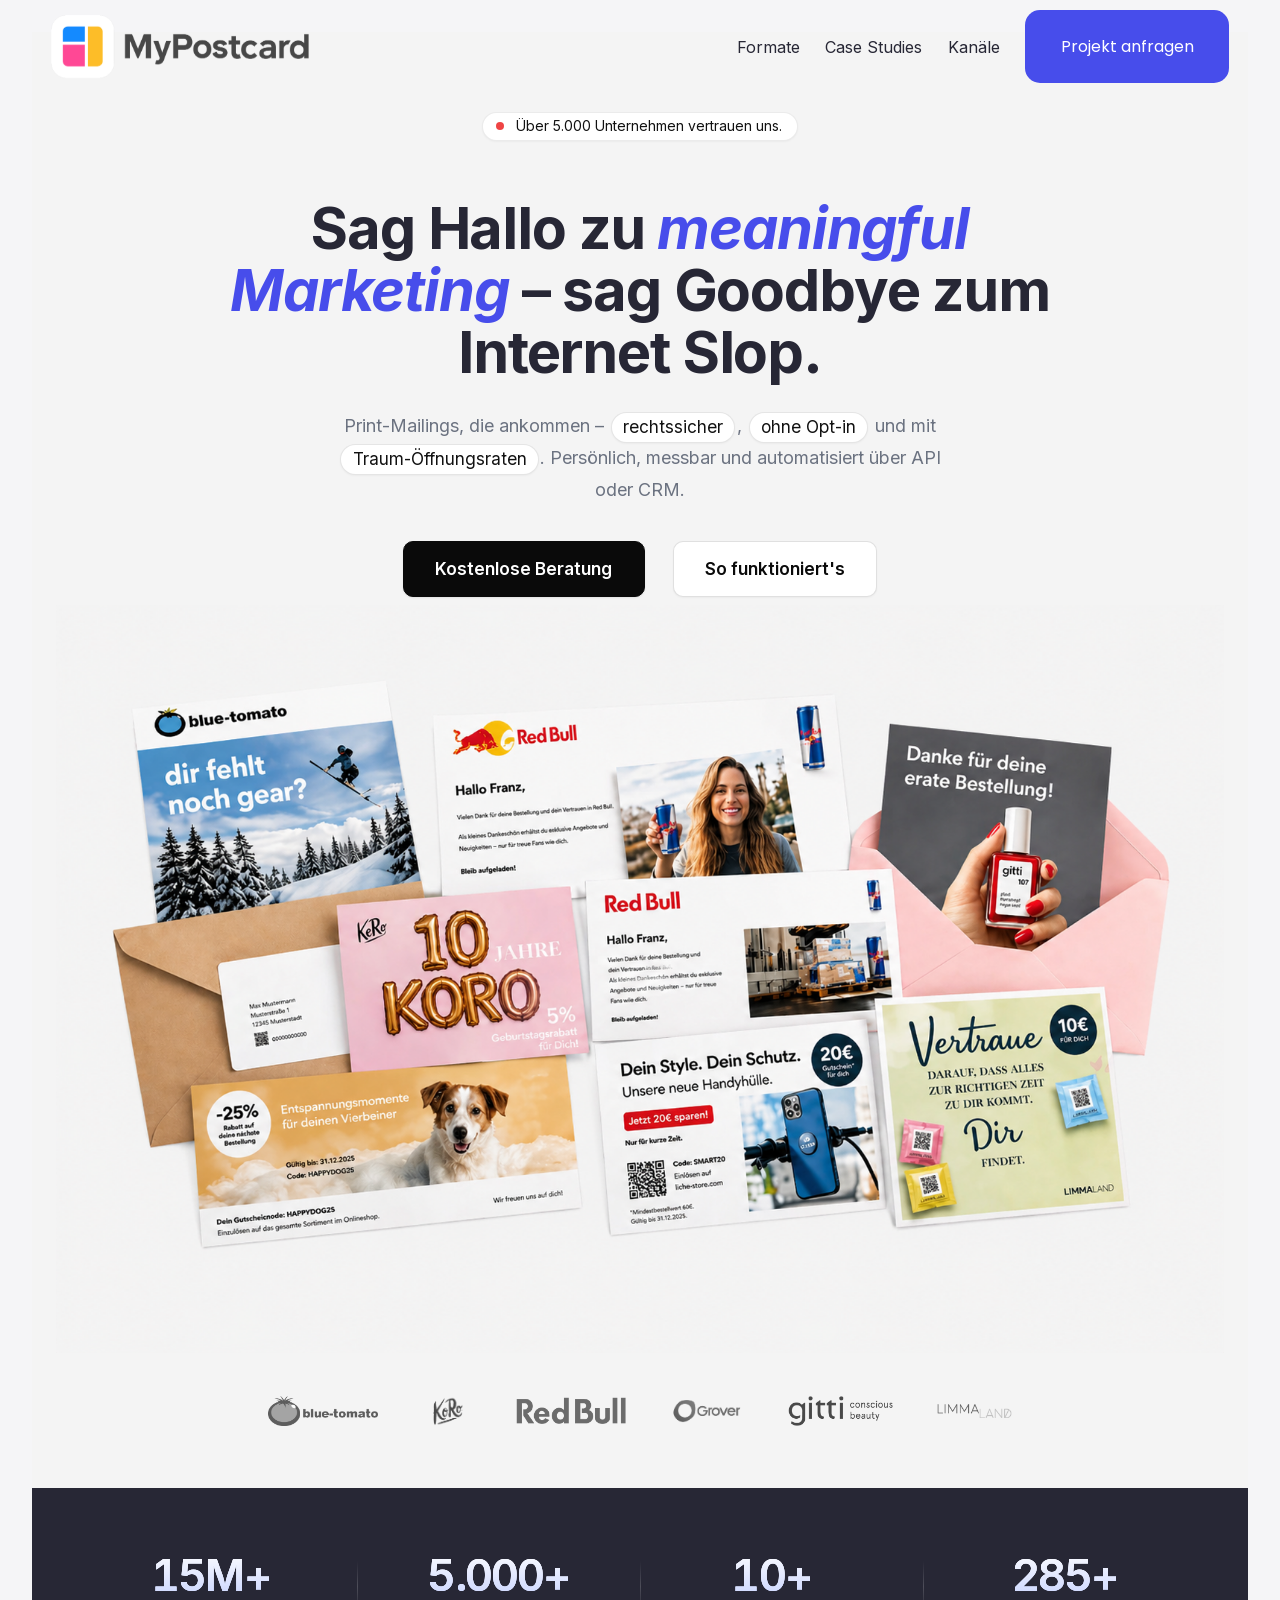
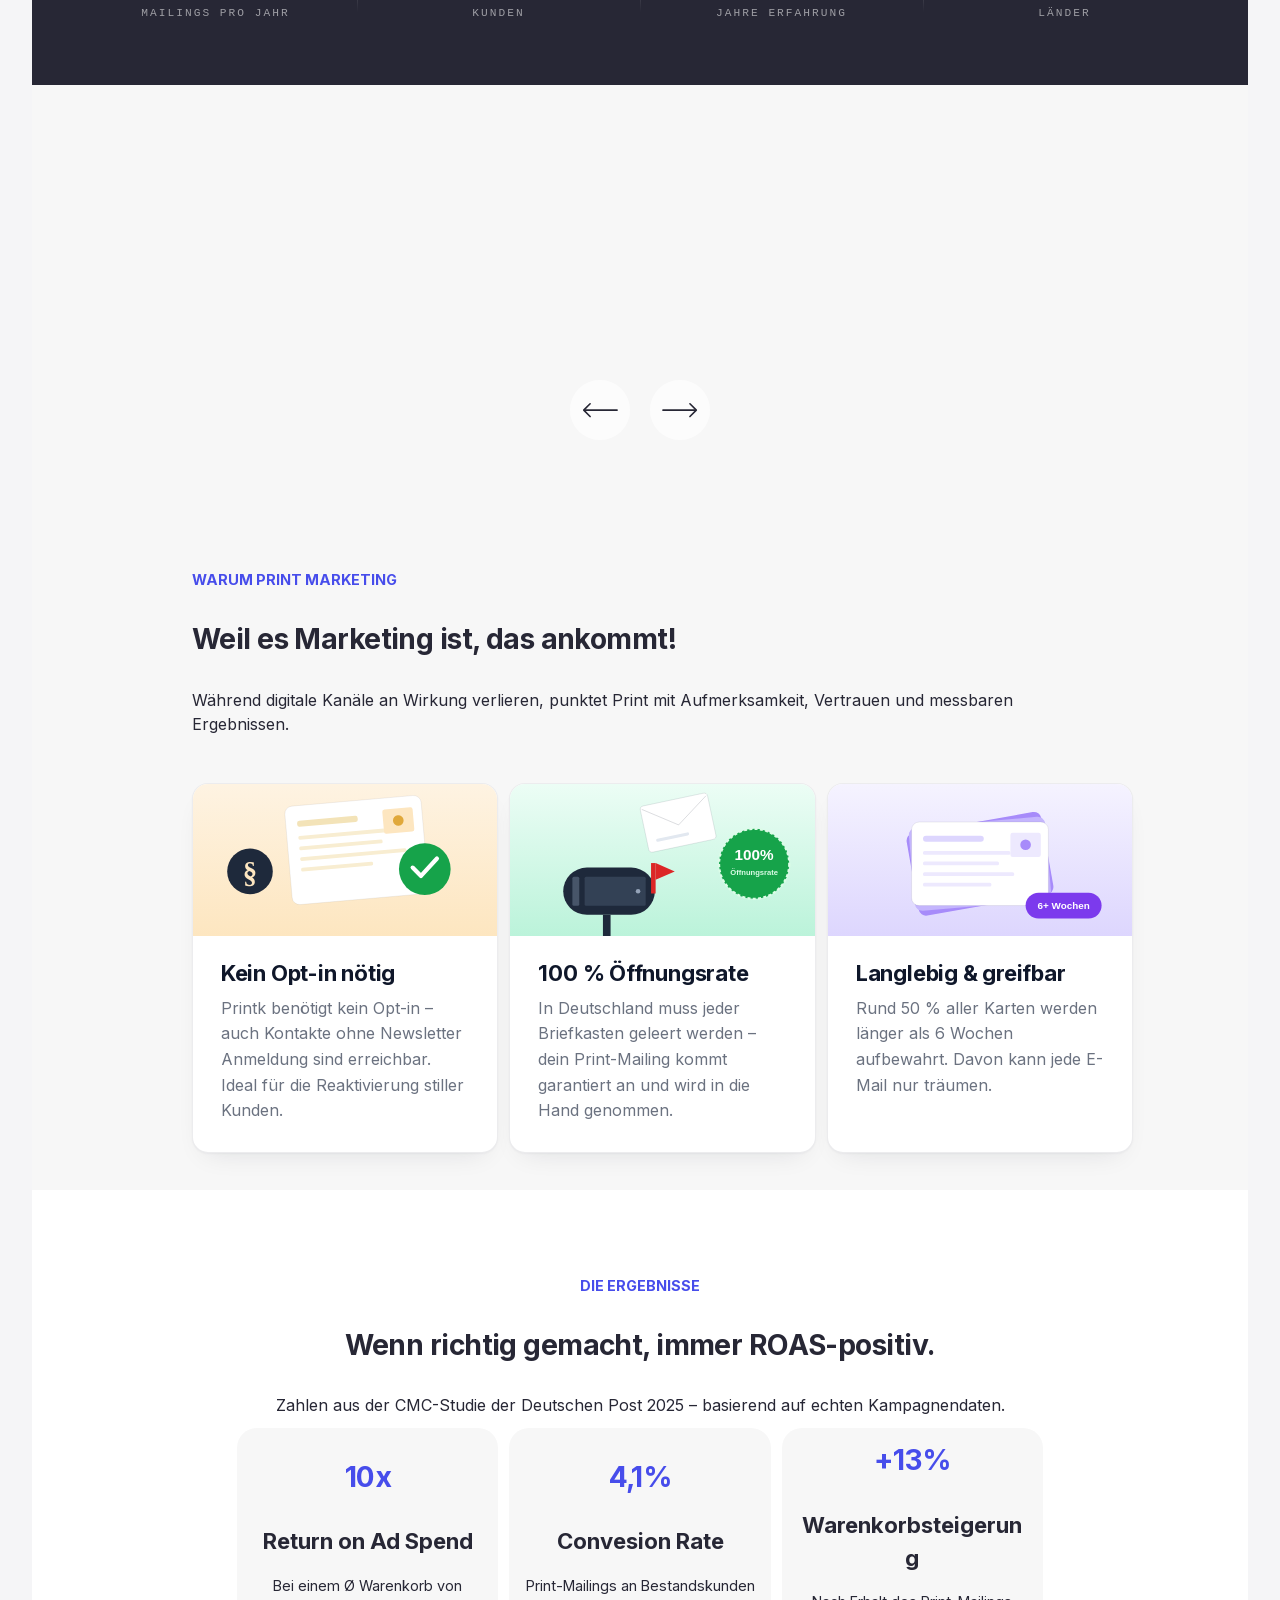
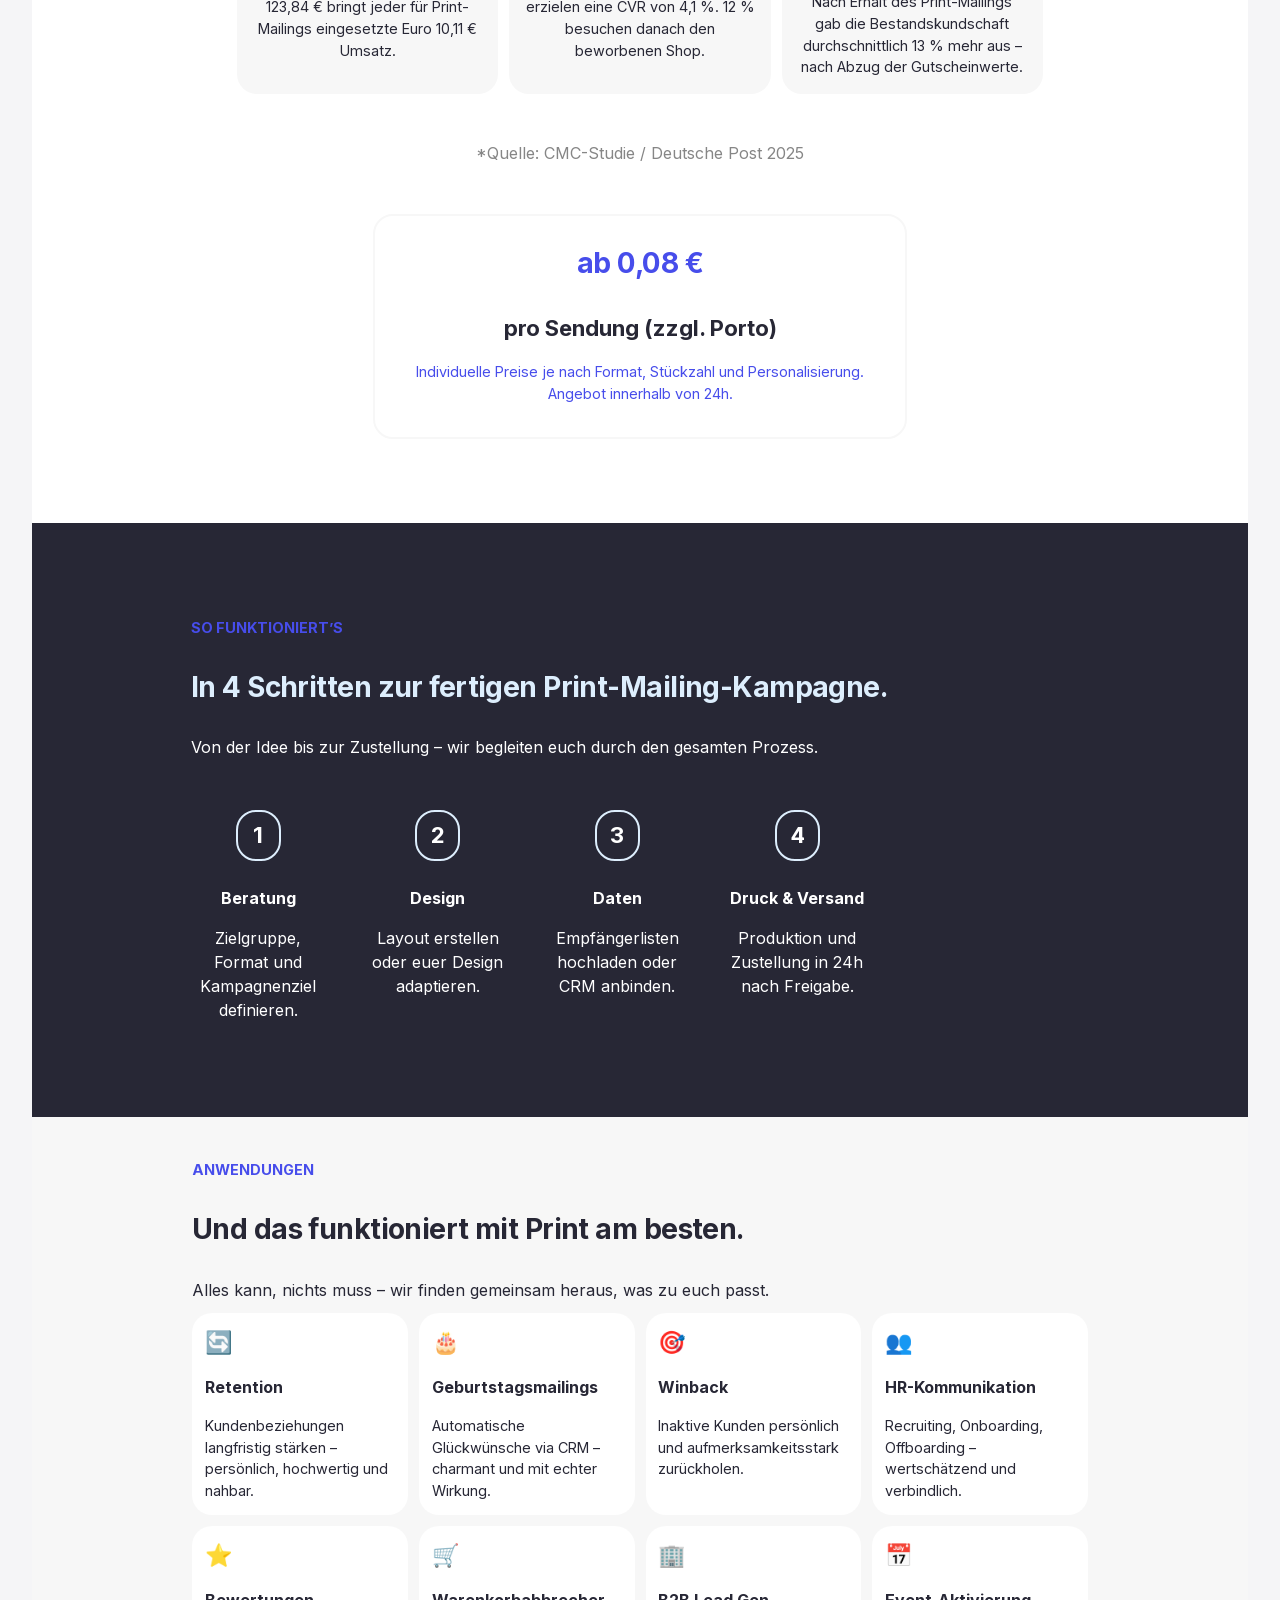
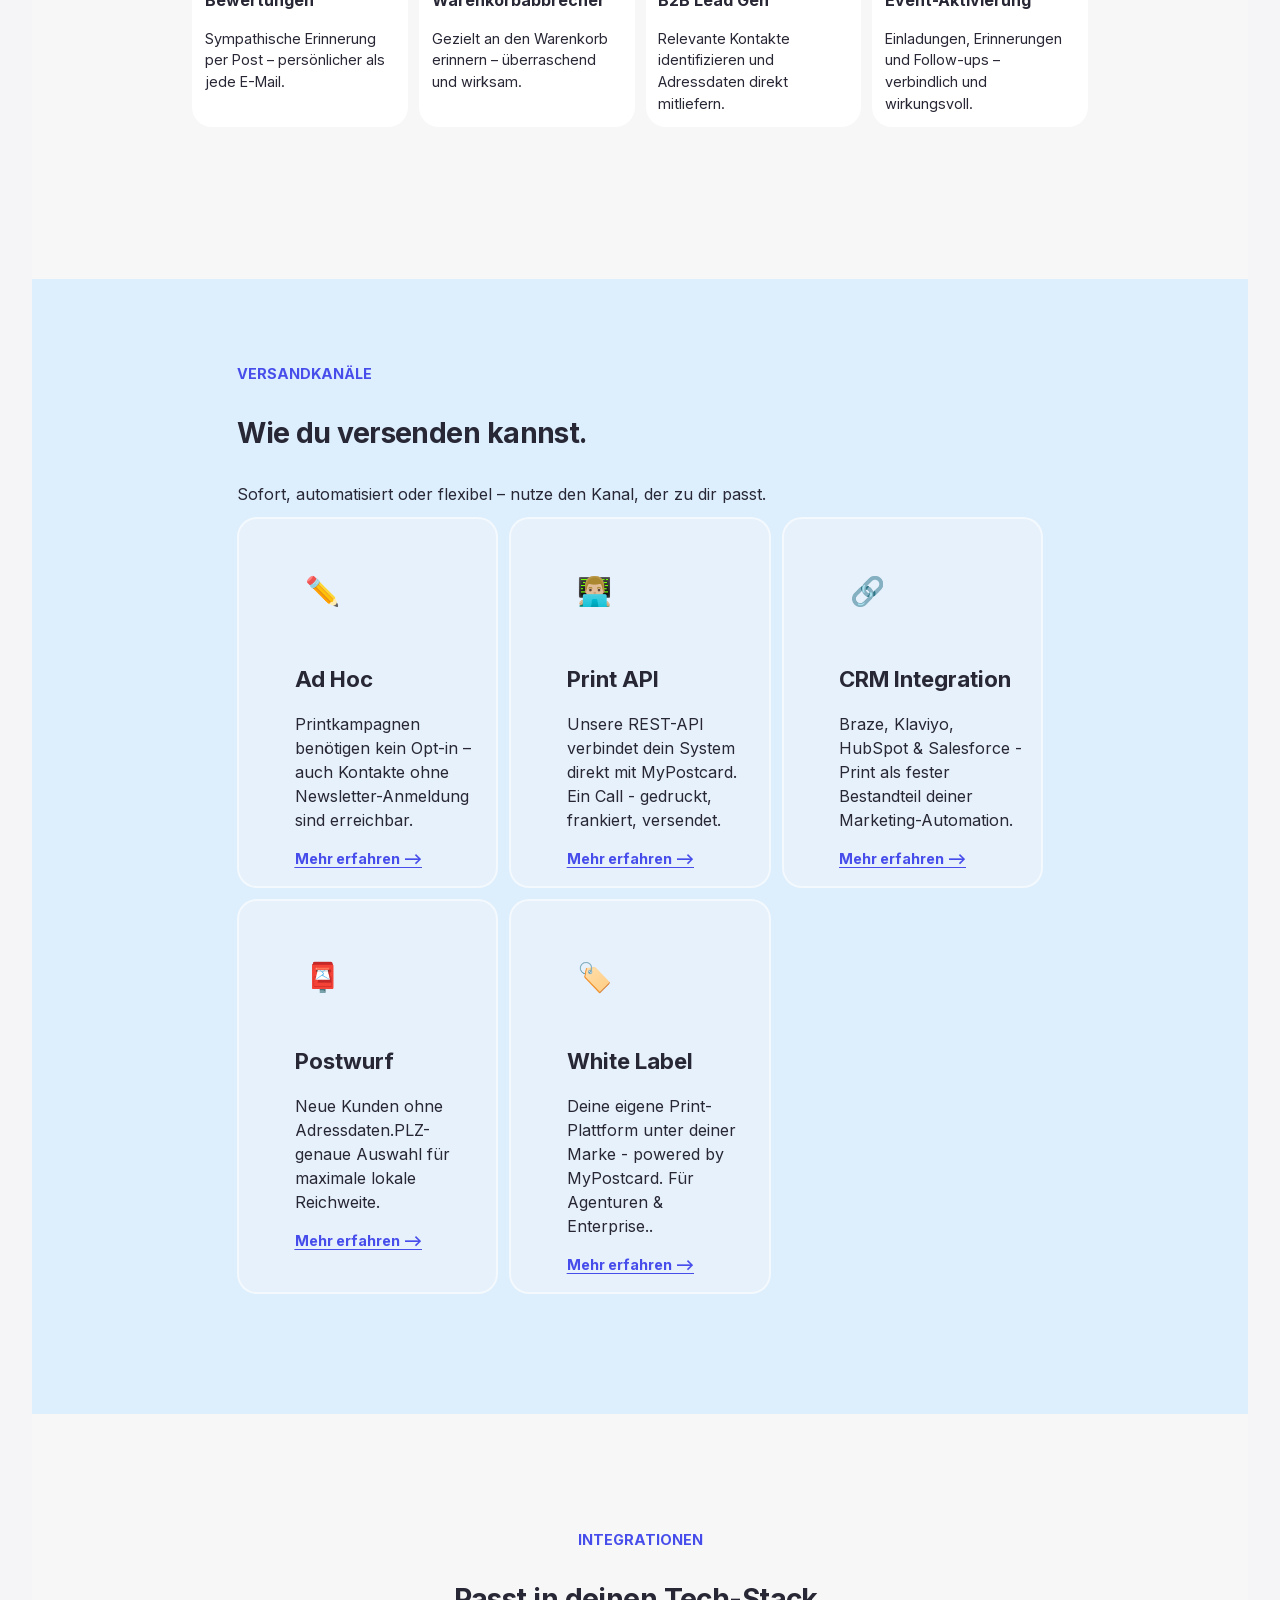
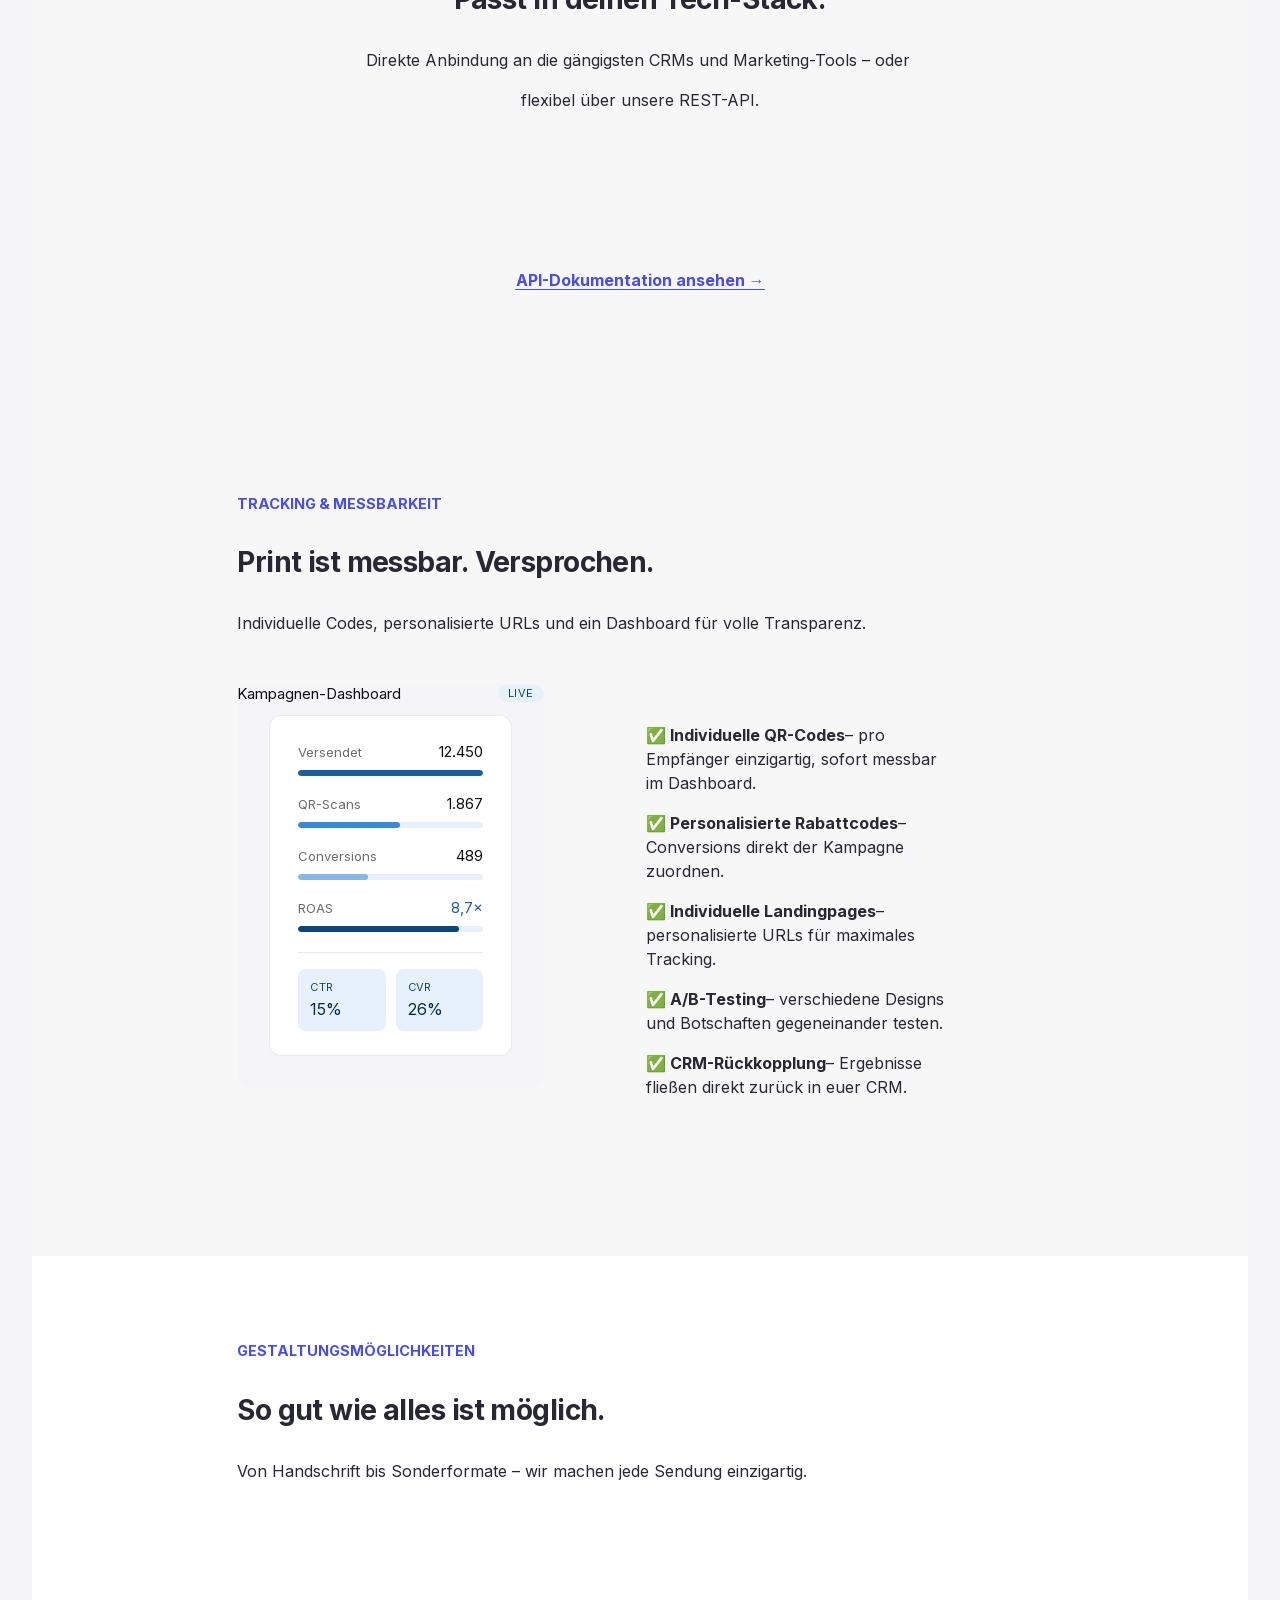
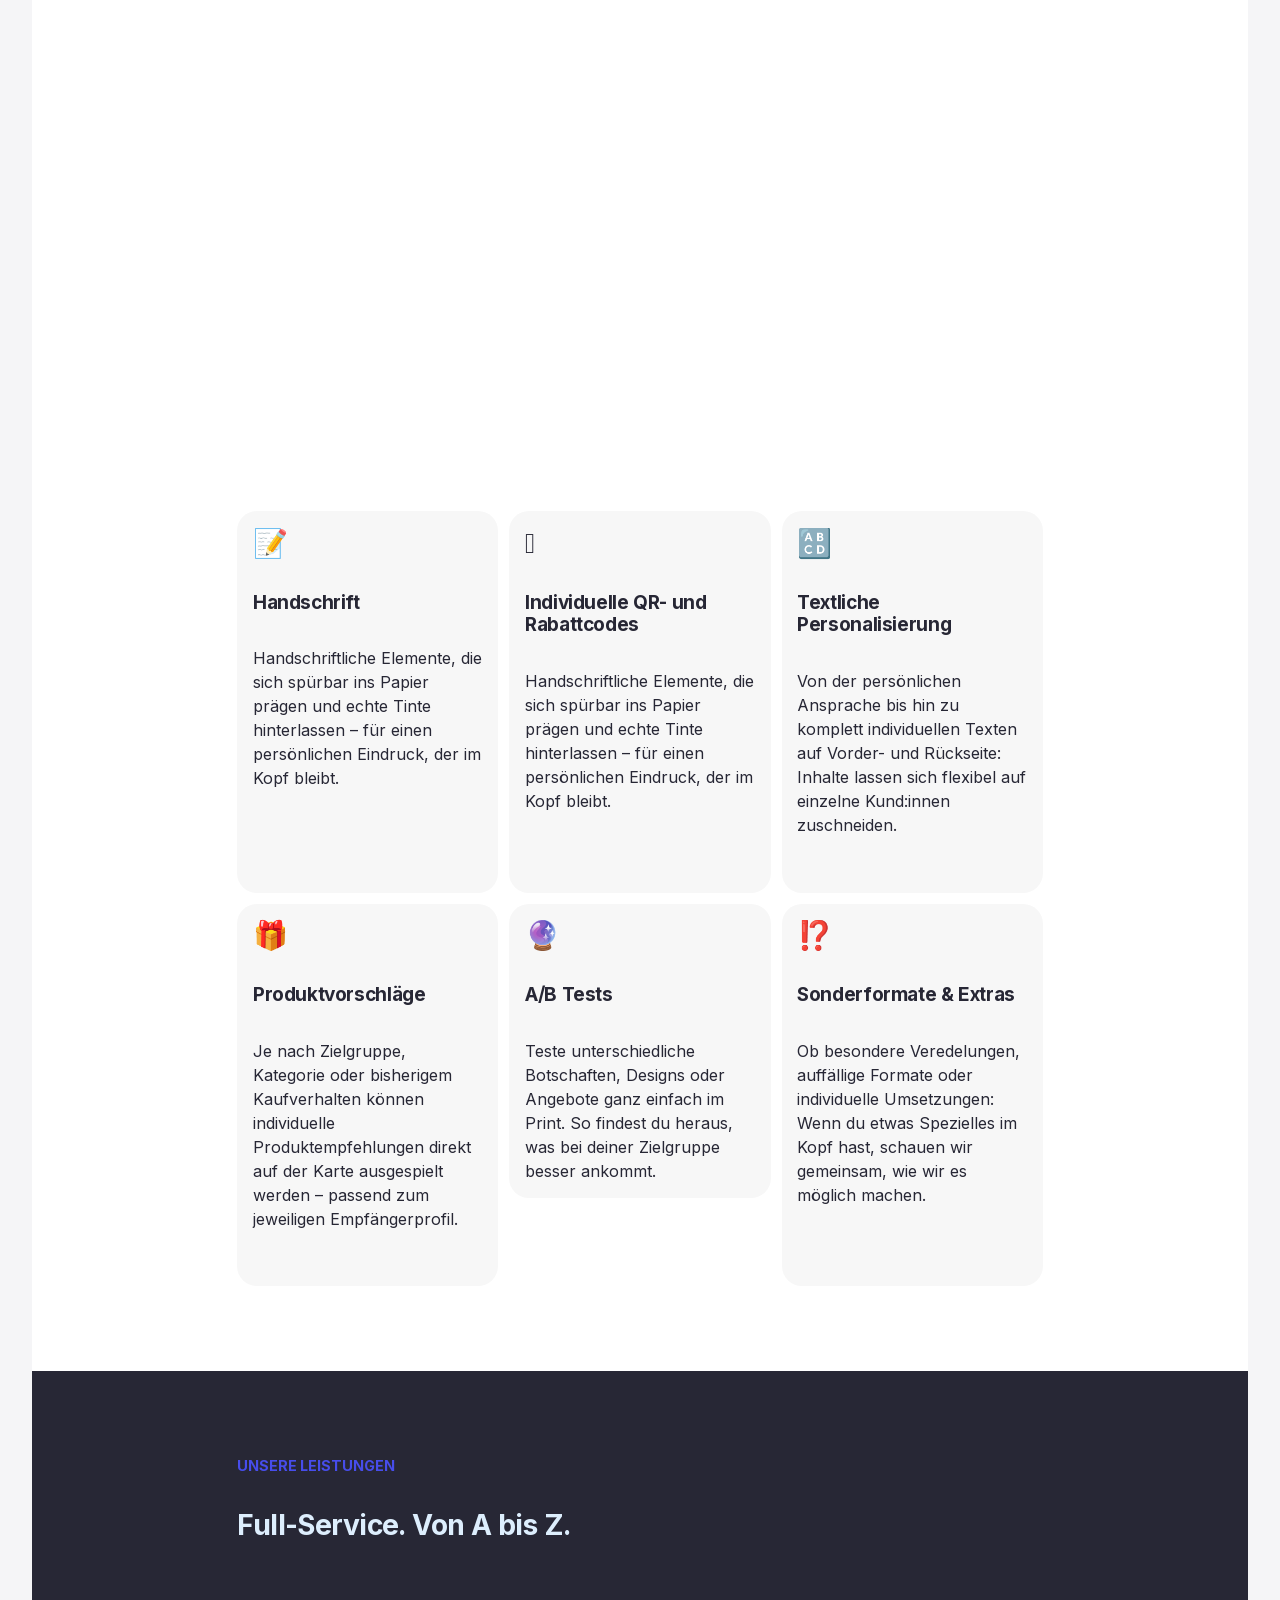
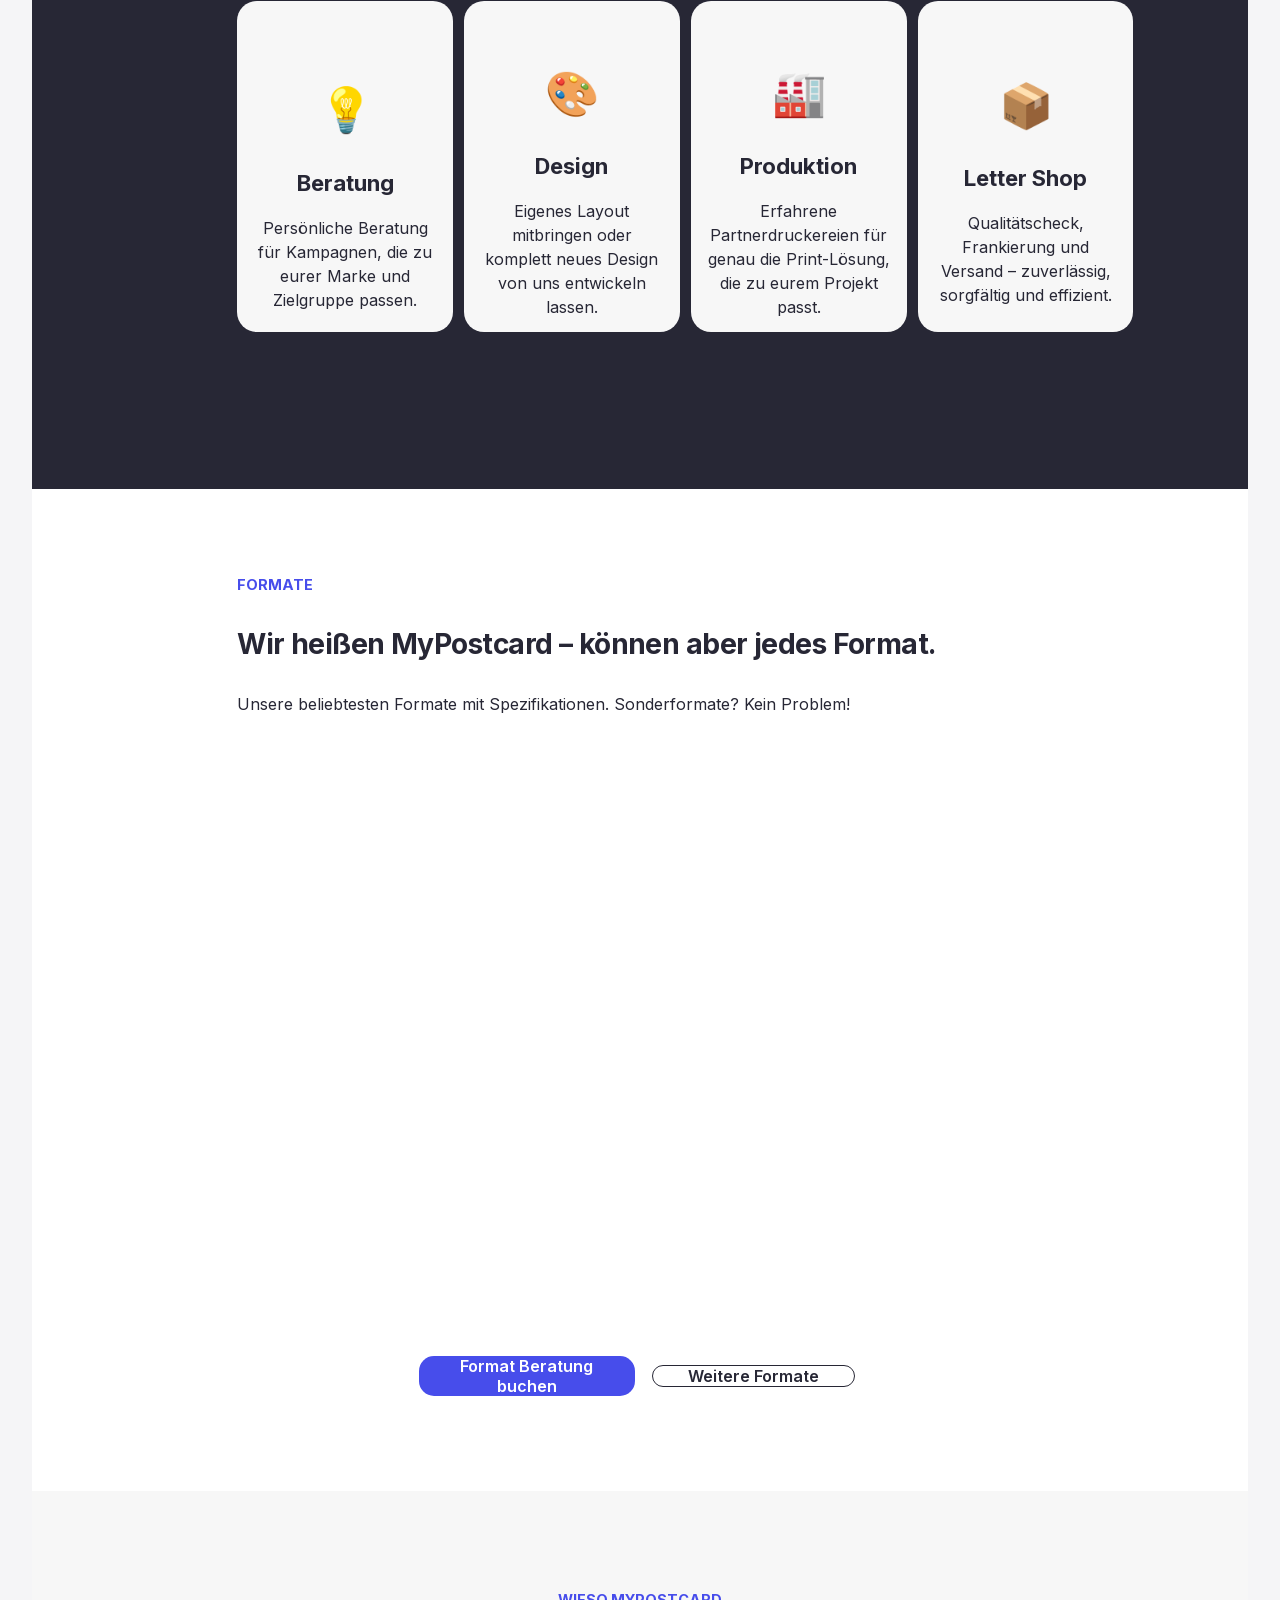
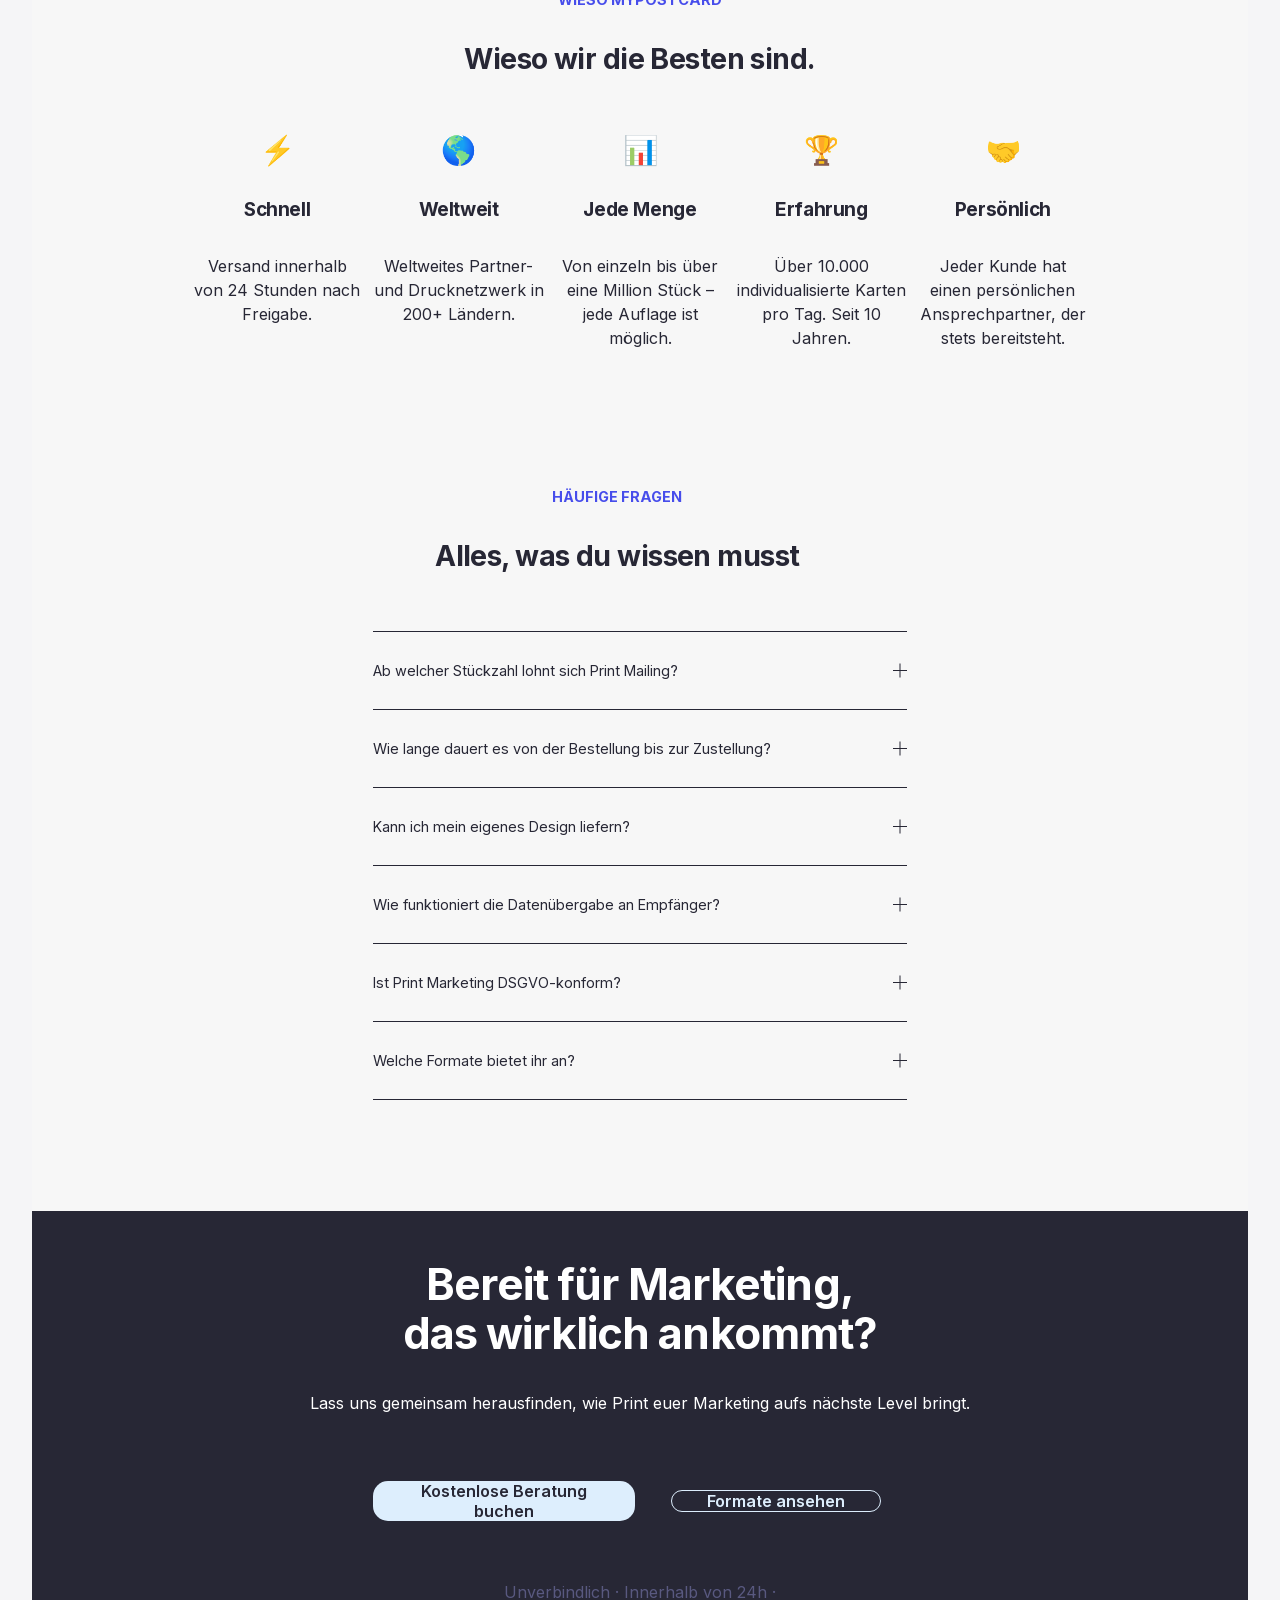
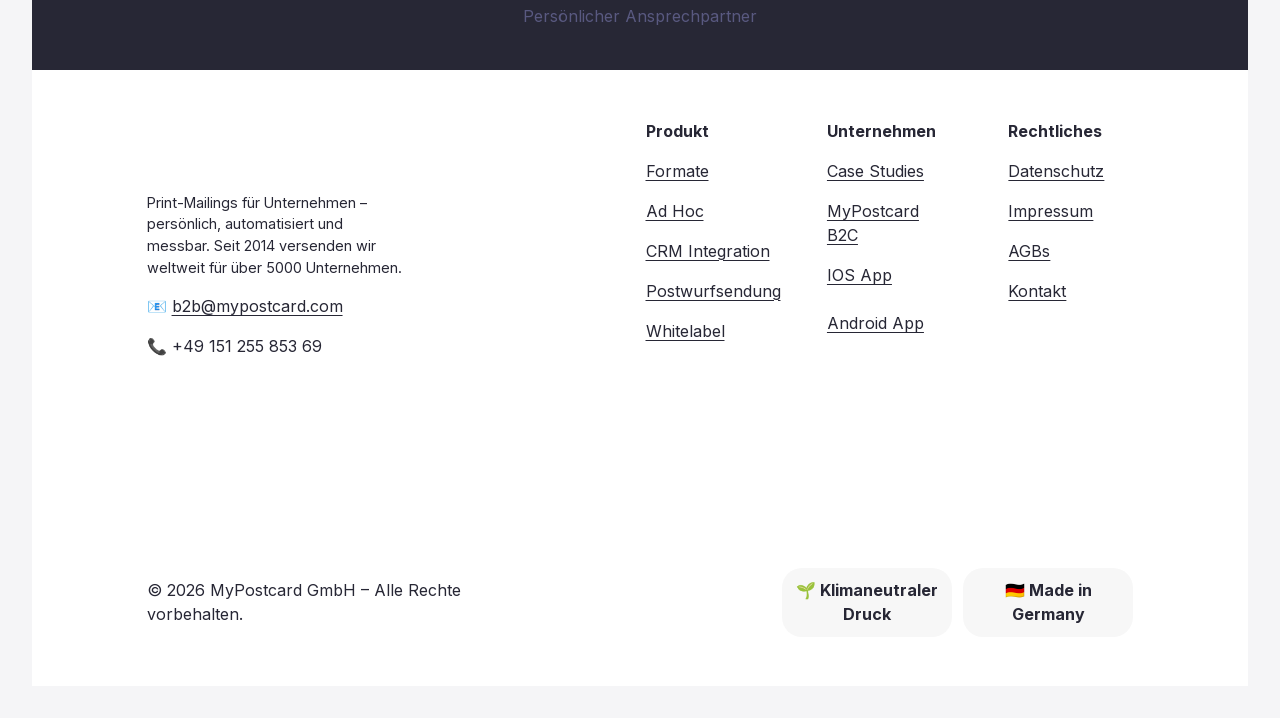
==== commit 7a4b947c: "Modernize "Warum Print Marketing" cards with full-width illustrations Replace emoji icons with custo" ====
--- a/mirror/b2b.mypostcard.com/index.html
+++ b/mirror/b2b.mypostcard.com/index.html
@@ -5841,7 +5841,7 @@
 
 </style><div class="fluid-engine fe-69e0f11126d83c3d356b249b"><div class="fe-block fe-block-yui_3_17_2_1_1776348142288_49731"><div class="sqs-block website-component-block sqs-block-website-component sqs-block-html html-block" data-block-css="[&quot;https://definitions.sqspcdn.com/website-component-definition/static-assets/website.components.html/ad3e90ad-1a7c-4c71-9e99-02bd4875790f_471/website.components.html.styles.css&quot;]" data-block-scripts="[&quot;https://definitions.sqspcdn.com/website-component-definition/static-assets/website.components.html/ad3e90ad-1a7c-4c71-9e99-02bd4875790f_471/website.components.html.visitor.js&quot;]" data-block-type="1337" data-definition-name="website.components.html" data-sqsp-block="text" data-website-component-id="yui_3_17_2_1_1776348142288_49731" id="block-yui_3_17_2_1_1776348142288_49731"><div class="sqs-block-content"><div class="sqs-text-block-container">
   
-  <div class="sqs-html-content" data-sqsp-text-block-content><p class="sqsrte-small" style="white-space:pre-wrap;" data-rte-preserve-empty="true"><span class="sqsrte-text-color--darkAccent"><strong>WARMUM PRINT MARKETING</strong></span></p><h3 style="white-space:pre-wrap;" data-rte-preserve-empty="true"><strong>Weil es Marketing ist, das ankommt!</strong></h3><p style="white-space:pre-wrap;" data-rte-preserve-empty="true">Während digitale Kanäle an Wirkung verlieren, punktet Print mit Aufmerksamkeit, Vertrauen und messbaren Ergebnissen.</p></div>
+  <div class="sqs-html-content" data-sqsp-text-block-content><p class="sqsrte-small" style="white-space:pre-wrap;" data-rte-preserve-empty="true"><span class="sqsrte-text-color--darkAccent"><strong>WARUM PRINT MARKETING</strong></span></p><h3 style="white-space:pre-wrap;" data-rte-preserve-empty="true"><strong>Weil es Marketing ist, das ankommt!</strong></h3><p style="white-space:pre-wrap;" data-rte-preserve-empty="true">Während digitale Kanäle an Wirkung verlieren, punktet Print mit Aufmerksamkeit, Vertrauen und messbaren Ergebnissen.</p></div>
 
 
   
@@ -15375,6 +15375,89 @@
     opacity: 1 !important;
   }
 </style>
+<style id="custom-warum-cards">
+  /* "Warum Print Marketing" cards — modern with full-width illustration headers */
+  [data-section-id="69e0f110f9a6b84fc636fbee"] #block-yui_3_17_2_1_1776348142288_50775,
+  [data-section-id="69e0f110f9a6b84fc636fbee"] #block-969e2d2d35f067e59489,
+  [data-section-id="69e0f110f9a6b84fc636fbee"] #block-03cf04fad61d4212bb22 {
+    overflow: hidden !important;
+    background: #ffffff !important;
+    border: 1px solid rgba(15, 23, 42, 0.08) !important;
+    border-radius: 16px !important;
+    box-shadow: 0 1px 2px rgba(15, 23, 42, 0.04), 0 12px 28px -14px rgba(15, 23, 42, 0.12) !important;
+    transition: transform 0.2s ease, box-shadow 0.2s ease !important;
+  }
+  [data-section-id="69e0f110f9a6b84fc636fbee"] #block-yui_3_17_2_1_1776348142288_50775:hover,
+  [data-section-id="69e0f110f9a6b84fc636fbee"] #block-969e2d2d35f067e59489:hover,
+  [data-section-id="69e0f110f9a6b84fc636fbee"] #block-03cf04fad61d4212bb22:hover {
+    transform: translateY(-2px) !important;
+    box-shadow: 0 1px 2px rgba(15, 23, 42, 0.04), 0 18px 36px -14px rgba(15, 23, 42, 0.18) !important;
+  }
+
+  /* Reset card padding so illustration spans full width */
+  [data-section-id="69e0f110f9a6b84fc636fbee"] #block-yui_3_17_2_1_1776348142288_50775 .sqs-html-content,
+  [data-section-id="69e0f110f9a6b84fc636fbee"] #block-969e2d2d35f067e59489 .sqs-html-content,
+  [data-section-id="69e0f110f9a6b84fc636fbee"] #block-03cf04fad61d4212bb22 .sqs-html-content {
+    padding: 0 !important;
+  }
+
+  /* Hide the emoji headers */
+  [data-section-id="69e0f110f9a6b84fc636fbee"] #block-yui_3_17_2_1_1776348142288_50775 .sqs-html-content > h3:first-child,
+  [data-section-id="69e0f110f9a6b84fc636fbee"] #block-969e2d2d35f067e59489 .sqs-html-content > h3:first-child,
+  [data-section-id="69e0f110f9a6b84fc636fbee"] #block-03cf04fad61d4212bb22 .sqs-html-content > h3:first-child {
+    display: none !important;
+  }
+
+  /* Illustration banner (full card width, fixed height) */
+  [data-section-id="69e0f110f9a6b84fc636fbee"] #block-yui_3_17_2_1_1776348142288_50775 .sqs-html-content::before,
+  [data-section-id="69e0f110f9a6b84fc636fbee"] #block-969e2d2d35f067e59489 .sqs-html-content::before,
+  [data-section-id="69e0f110f9a6b84fc636fbee"] #block-03cf04fad61d4212bb22 .sqs-html-content::before {
+    content: "";
+    display: block;
+    width: 100%;
+    aspect-ratio: 2 / 1;
+    background-position: center;
+    background-repeat: no-repeat;
+    background-size: cover;
+  }
+
+  /* Card 1: Kein Opt-in nötig — postcard with §-badge and green check */
+  [data-section-id="69e0f110f9a6b84fc636fbee"] #block-yui_3_17_2_1_1776348142288_50775 .sqs-html-content::before {
+    background-image: url("data:image/svg+xml;utf8,<svg xmlns='http://www.w3.org/2000/svg' viewBox='0 0 400 200'><defs><linearGradient id='g' x1='0' y1='0' x2='0' y2='1'><stop offset='0' stop-color='%23fef3e2'/><stop offset='1' stop-color='%23fde6c0'/></linearGradient></defs><rect width='400' height='200' fill='url(%23g)'/><g transform='translate(120 30) rotate(-5)'><rect width='180' height='130' rx='10' fill='%23ffffff' stroke='rgba(15,23,42,0.08)' stroke-width='1'/><rect x='15' y='20' width='80' height='8' rx='3' fill='%23f3e3b8'/><rect x='15' y='40' width='130' height='5' rx='2' fill='%23f8edd1'/><rect x='15' y='54' width='110' height='5' rx='2' fill='%23f8edd1'/><rect x='15' y='68' width='140' height='5' rx='2' fill='%23f8edd1'/><rect x='15' y='82' width='95' height='5' rx='2' fill='%23f8edd1'/><rect x='128' y='15' width='40' height='32' rx='3' fill='%23fde6c0'/><circle cx='148' cy='31' r='7' fill='%23e0a83a'/></g><circle cx='305' cy='112' r='34' fill='%2316a34a'/><path d='M289 110 L300 121 L321 98' stroke='%23ffffff' stroke-width='5.5' fill='none' stroke-linecap='round' stroke-linejoin='round'/><circle cx='75' cy='115' r='30' fill='%231e293b'/><text x='75' y='130' font-family='Georgia,serif' font-size='38' font-weight='700' fill='%23fde6c0' text-anchor='middle'>%C2%A7</text></svg>");
+  }
+
+  /* Card 2: 100 % Öffnungsrate — mailbox with envelope and 100% badge */
+  [data-section-id="69e0f110f9a6b84fc636fbee"] #block-969e2d2d35f067e59489 .sqs-html-content::before {
+    background-image: url("data:image/svg+xml;utf8,<svg xmlns='http://www.w3.org/2000/svg' viewBox='0 0 400 200'><defs><linearGradient id='g' x1='0' y1='0' x2='0' y2='1'><stop offset='0' stop-color='%23ecfdf5'/><stop offset='1' stop-color='%23bbf3da'/></linearGradient></defs><rect width='400' height='200' fill='url(%23g)'/><g transform='translate(70 70)'><rect x='0' y='40' width='120' height='62' rx='31' fill='%231e293b'/><rect x='12' y='52' width='9' height='38' rx='2' fill='%23475569'/><rect x='28' y='52' width='80' height='38' rx='2' fill='%23334155'/><circle cx='98' cy='71' r='3' fill='%2394a3b8'/><rect x='115' y='34' width='6' height='40' fill='%23dc2626'/><path d='M121 34 L146 45 L121 56 Z' fill='%23dc2626'/><rect x='52' y='102' width='10' height='42' fill='%231e293b'/></g><g transform='translate(170 30) rotate(-12)'><rect width='90' height='62' rx='5' fill='%23ffffff' stroke='rgba(15,23,42,0.12)' stroke-width='1'/><path d='M2 4 L45 34 L88 4' stroke='rgba(15,23,42,0.18)' stroke-width='1' fill='none'/><rect x='12' y='46' width='44' height='4' rx='2' fill='%23e2e8f0'/></g><circle cx='320' cy='105' r='46' fill='%2316a34a'/><circle cx='320' cy='105' r='46' fill='none' stroke='%23dcfce7' stroke-width='3' stroke-dasharray='4 3'/><text x='320' y='100' font-family='Inter,Helvetica,sans-serif' font-size='20' font-weight='800' fill='%23ffffff' text-anchor='middle'>100%25</text><text x='320' y='120' font-family='Inter,Helvetica,sans-serif' font-size='10' font-weight='600' fill='%23dcfce7' text-anchor='middle'>Öffnungsrate</text></svg>");
+  }
+
+  /* Card 3: Langlebig & greifbar — stacked postcards with 6+ Wochen badge */
+  [data-section-id="69e0f110f9a6b84fc636fbee"] #block-03cf04fad61d4212bb22 .sqs-html-content::before {
+    background-image: url("data:image/svg+xml;utf8,<svg xmlns='http://www.w3.org/2000/svg' viewBox='0 0 400 200'><defs><linearGradient id='g' x1='0' y1='0' x2='0' y2='1'><stop offset='0' stop-color='%23f5f3ff'/><stop offset='1' stop-color='%23ddd6fe'/></linearGradient></defs><rect width='400' height='200' fill='url(%23g)'/><g transform='translate(110 50)'><g transform='rotate(-10 90 55)'><rect width='180' height='110' rx='10' fill='%23a78bfa'/></g><g transform='rotate(-5 90 55)'><rect width='180' height='110' rx='10' fill='%23c4b5fd'/></g><rect width='180' height='110' rx='10' fill='%23ffffff' stroke='rgba(15,23,42,0.10)' stroke-width='1'/><rect x='15' y='18' width='80' height='8' rx='4' fill='%23ddd6fe'/><rect x='15' y='38' width='115' height='5' rx='2' fill='%23ede9fe'/><rect x='15' y='52' width='100' height='5' rx='2' fill='%23ede9fe'/><rect x='15' y='66' width='120' height='5' rx='2' fill='%23ede9fe'/><rect x='15' y='80' width='90' height='5' rx='2' fill='%23ede9fe'/><rect x='130' y='14' width='40' height='32' rx='3' fill='%23ede9fe'/><circle cx='150' cy='30' r='7' fill='%23a78bfa'/></g><g transform='translate(310 160)'><rect x='-50' y='-17' width='100' height='34' rx='17' fill='%237c3aed'/><text x='0' y='5' font-family='Inter,Helvetica,sans-serif' font-size='13' font-weight='700' fill='%23ffffff' text-anchor='middle'>6+ Wochen</text></g></svg>");
+  }
+
+  /* Card body text — padded inside, modern typography */
+  [data-section-id="69e0f110f9a6b84fc636fbee"] #block-yui_3_17_2_1_1776348142288_50775 .sqs-html-content > h4,
+  [data-section-id="69e0f110f9a6b84fc636fbee"] #block-969e2d2d35f067e59489 .sqs-html-content > h4,
+  [data-section-id="69e0f110f9a6b84fc636fbee"] #block-03cf04fad61d4212bb22 .sqs-html-content > h4 {
+    padding: 1.5rem 1.75rem 0 !important;
+    margin: 0 0 0.5rem !important;
+    font-size: 1.375rem !important;
+    line-height: 1.25 !important;
+    font-weight: 700 !important;
+    color: #0f172a !important;
+    letter-spacing: -0.01em !important;
+  }
+  [data-section-id="69e0f110f9a6b84fc636fbee"] #block-yui_3_17_2_1_1776348142288_50775 .sqs-html-content > p,
+  [data-section-id="69e0f110f9a6b84fc636fbee"] #block-969e2d2d35f067e59489 .sqs-html-content > p,
+  [data-section-id="69e0f110f9a6b84fc636fbee"] #block-03cf04fad61d4212bb22 .sqs-html-content > p {
+    padding: 0 1.75rem 1.75rem !important;
+    margin: 0 !important;
+    color: #6b7280 !important;
+    font-size: 1rem !important;
+    line-height: 1.6 !important;
+  }
+</style>
 <style id="custom-metrics-section">
   /* Hide "Vertrauen uns bereits:" label above the trust logos */
   .fe-block-yui_3_17_2_1_1776358798546_386198 {
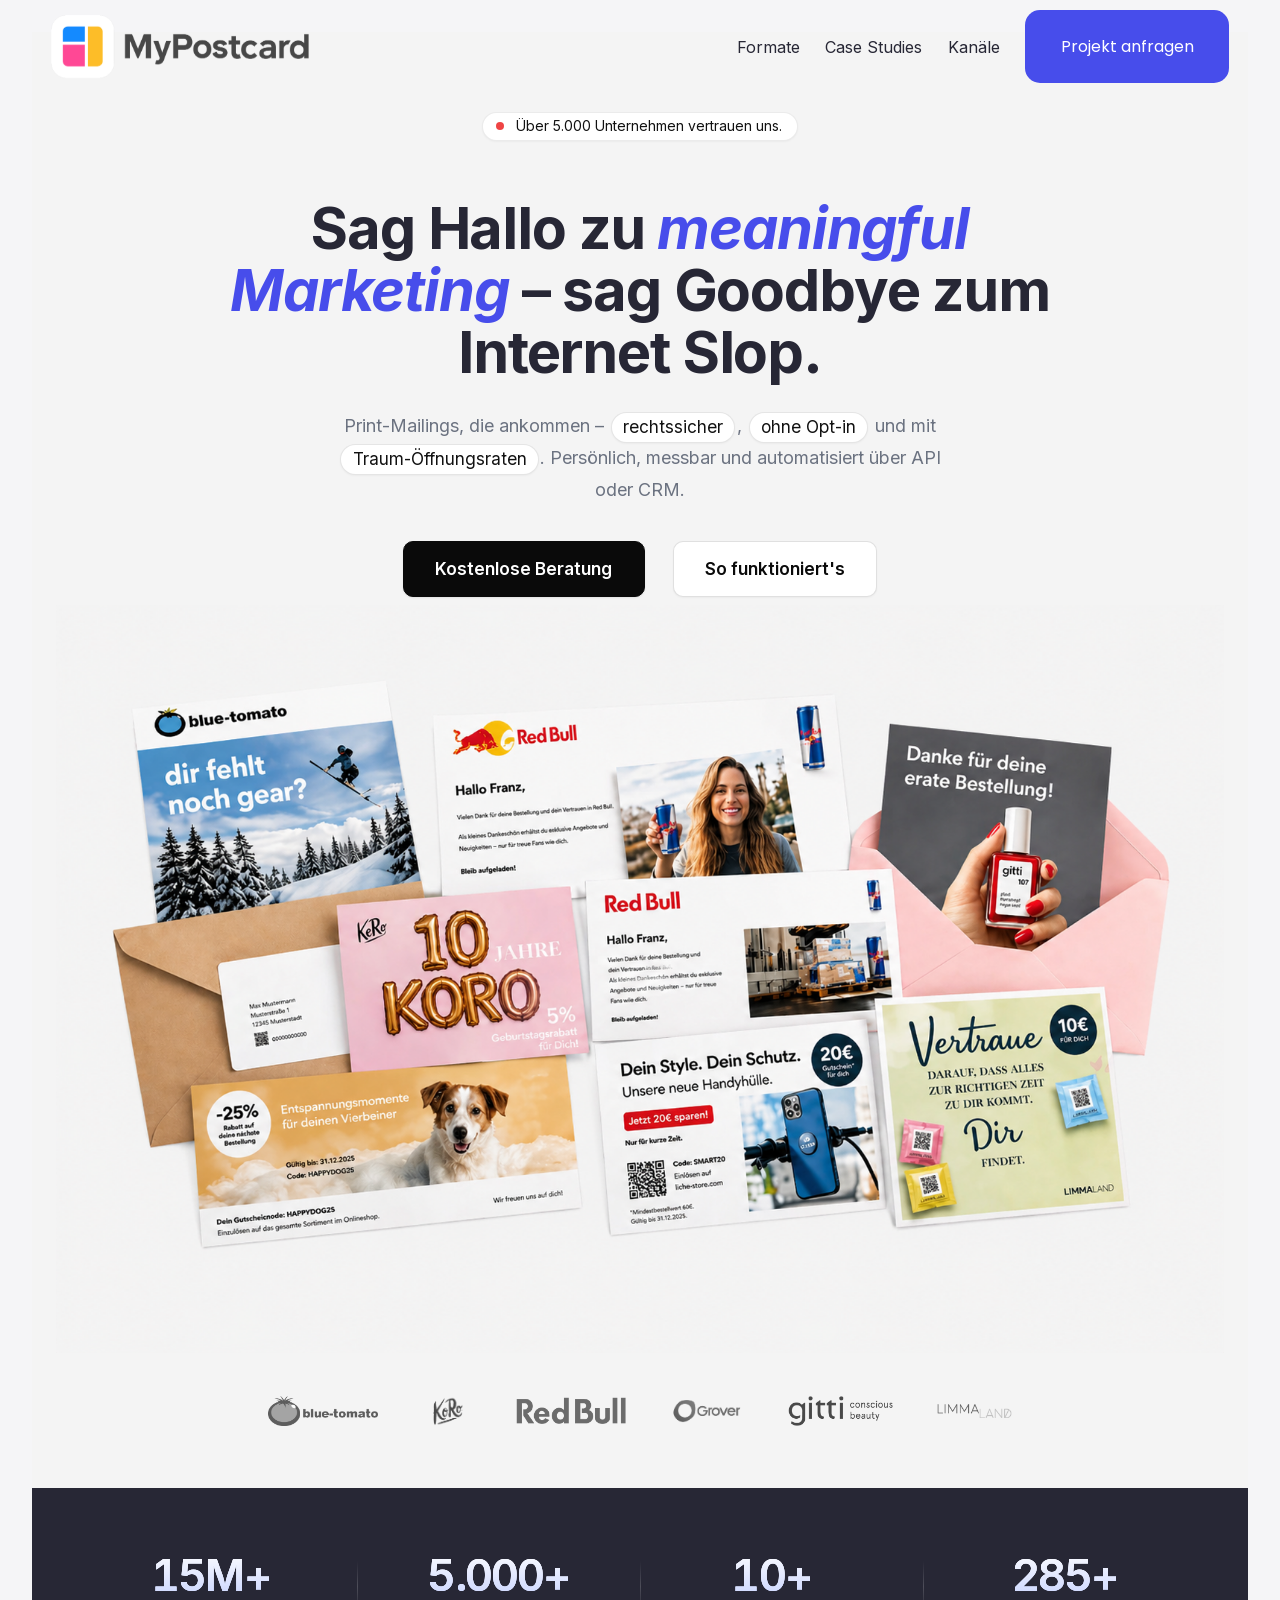
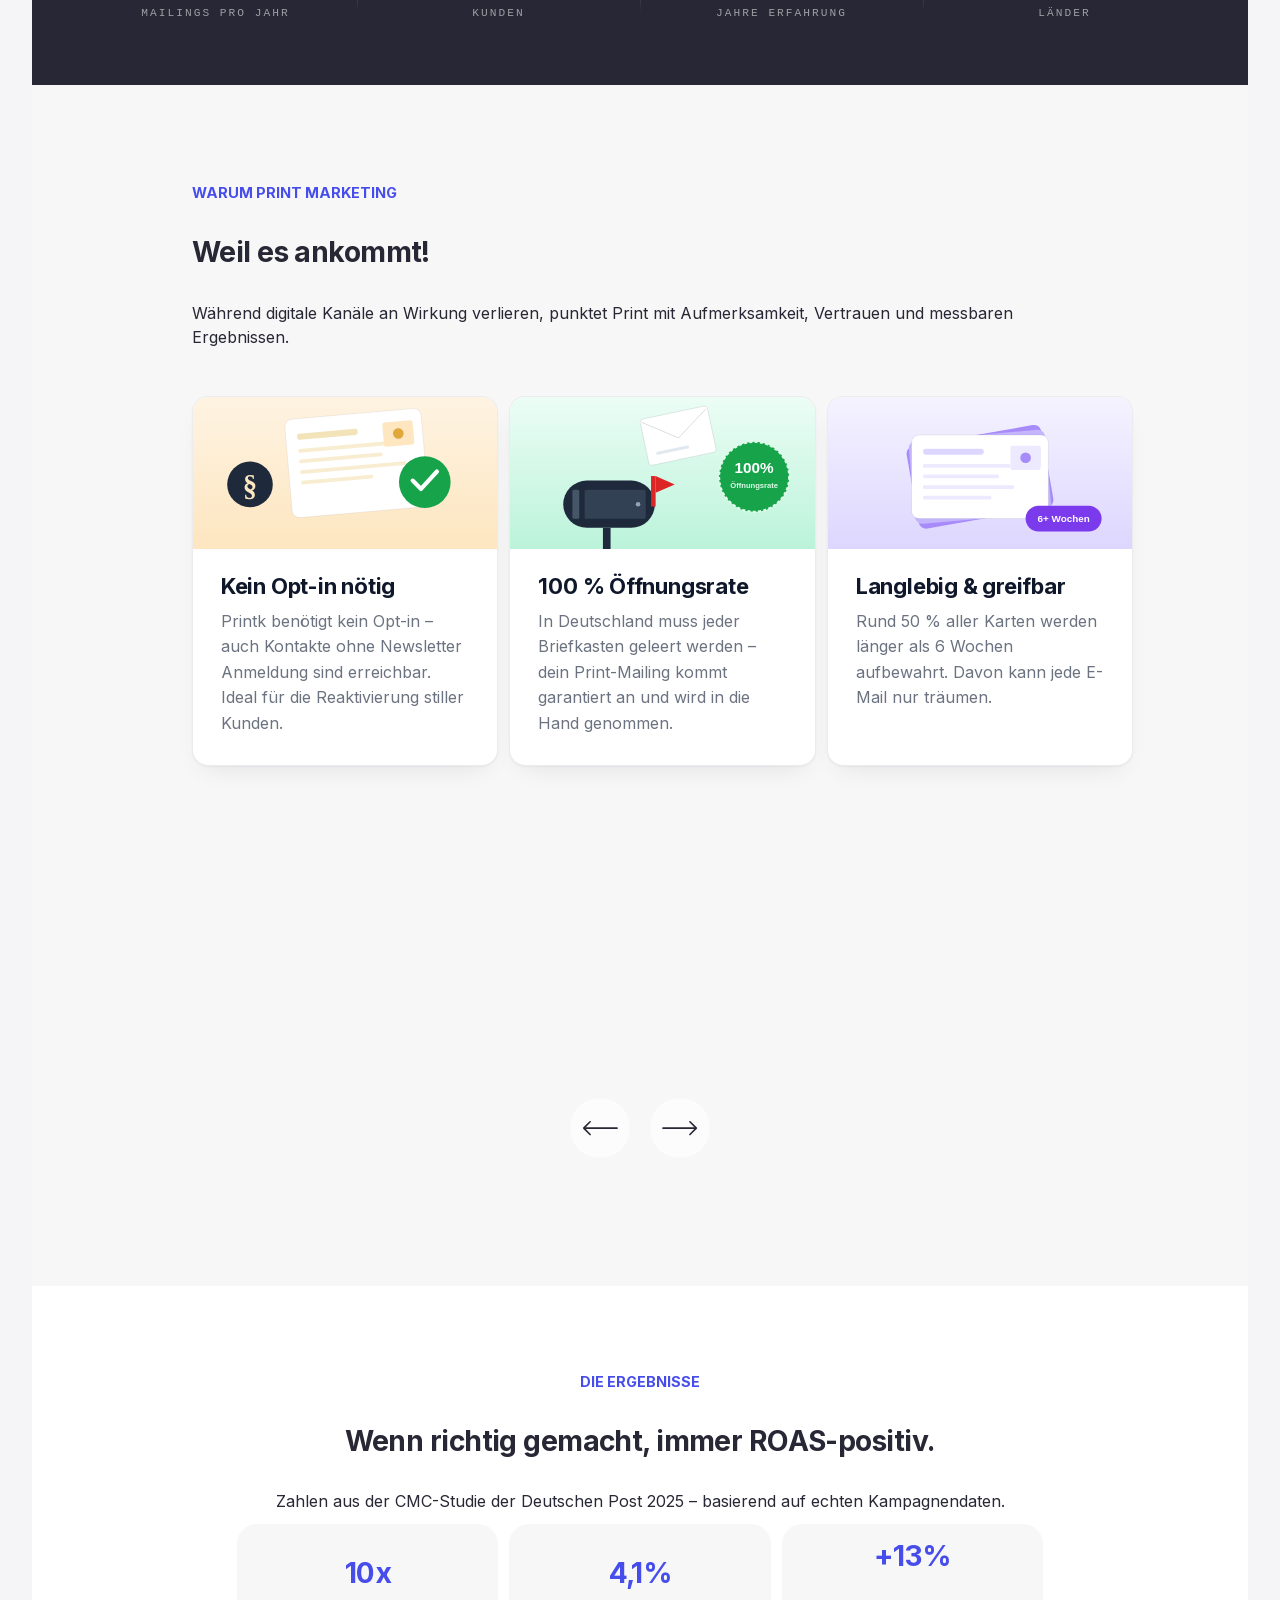
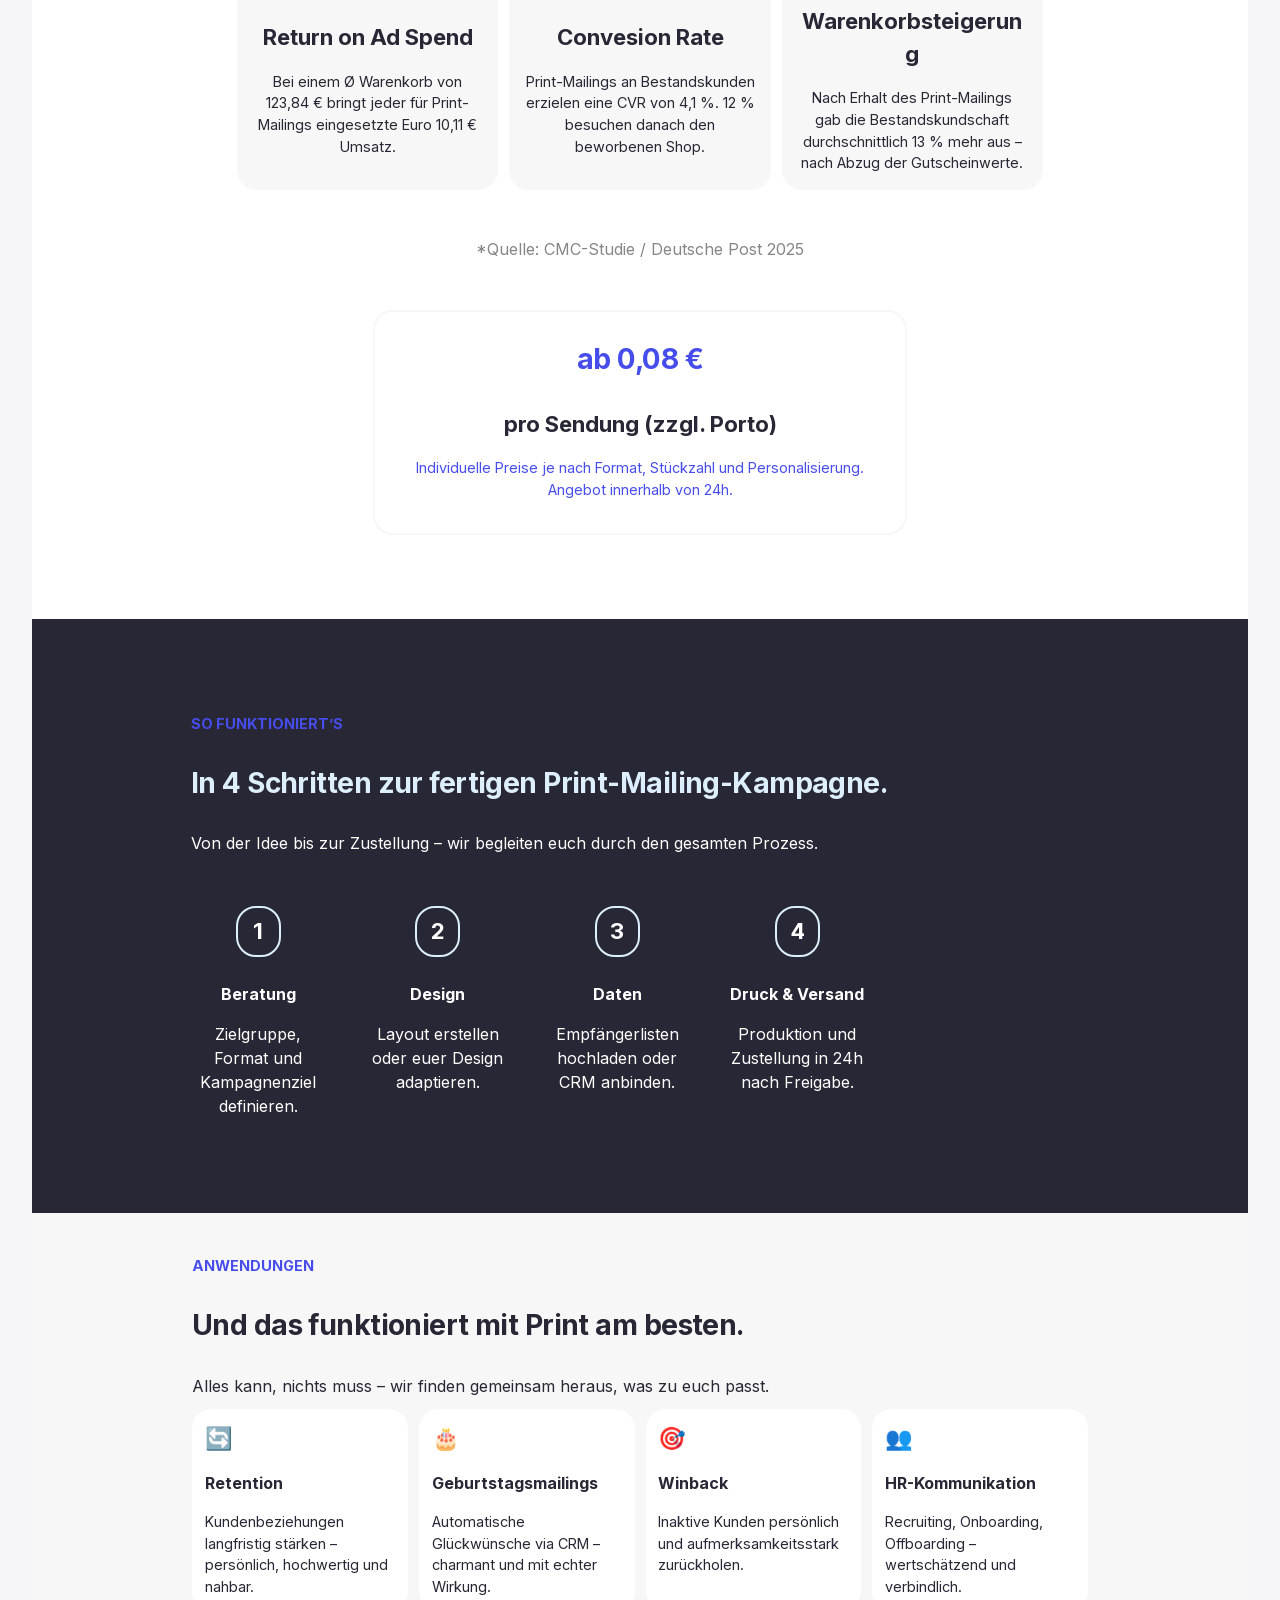
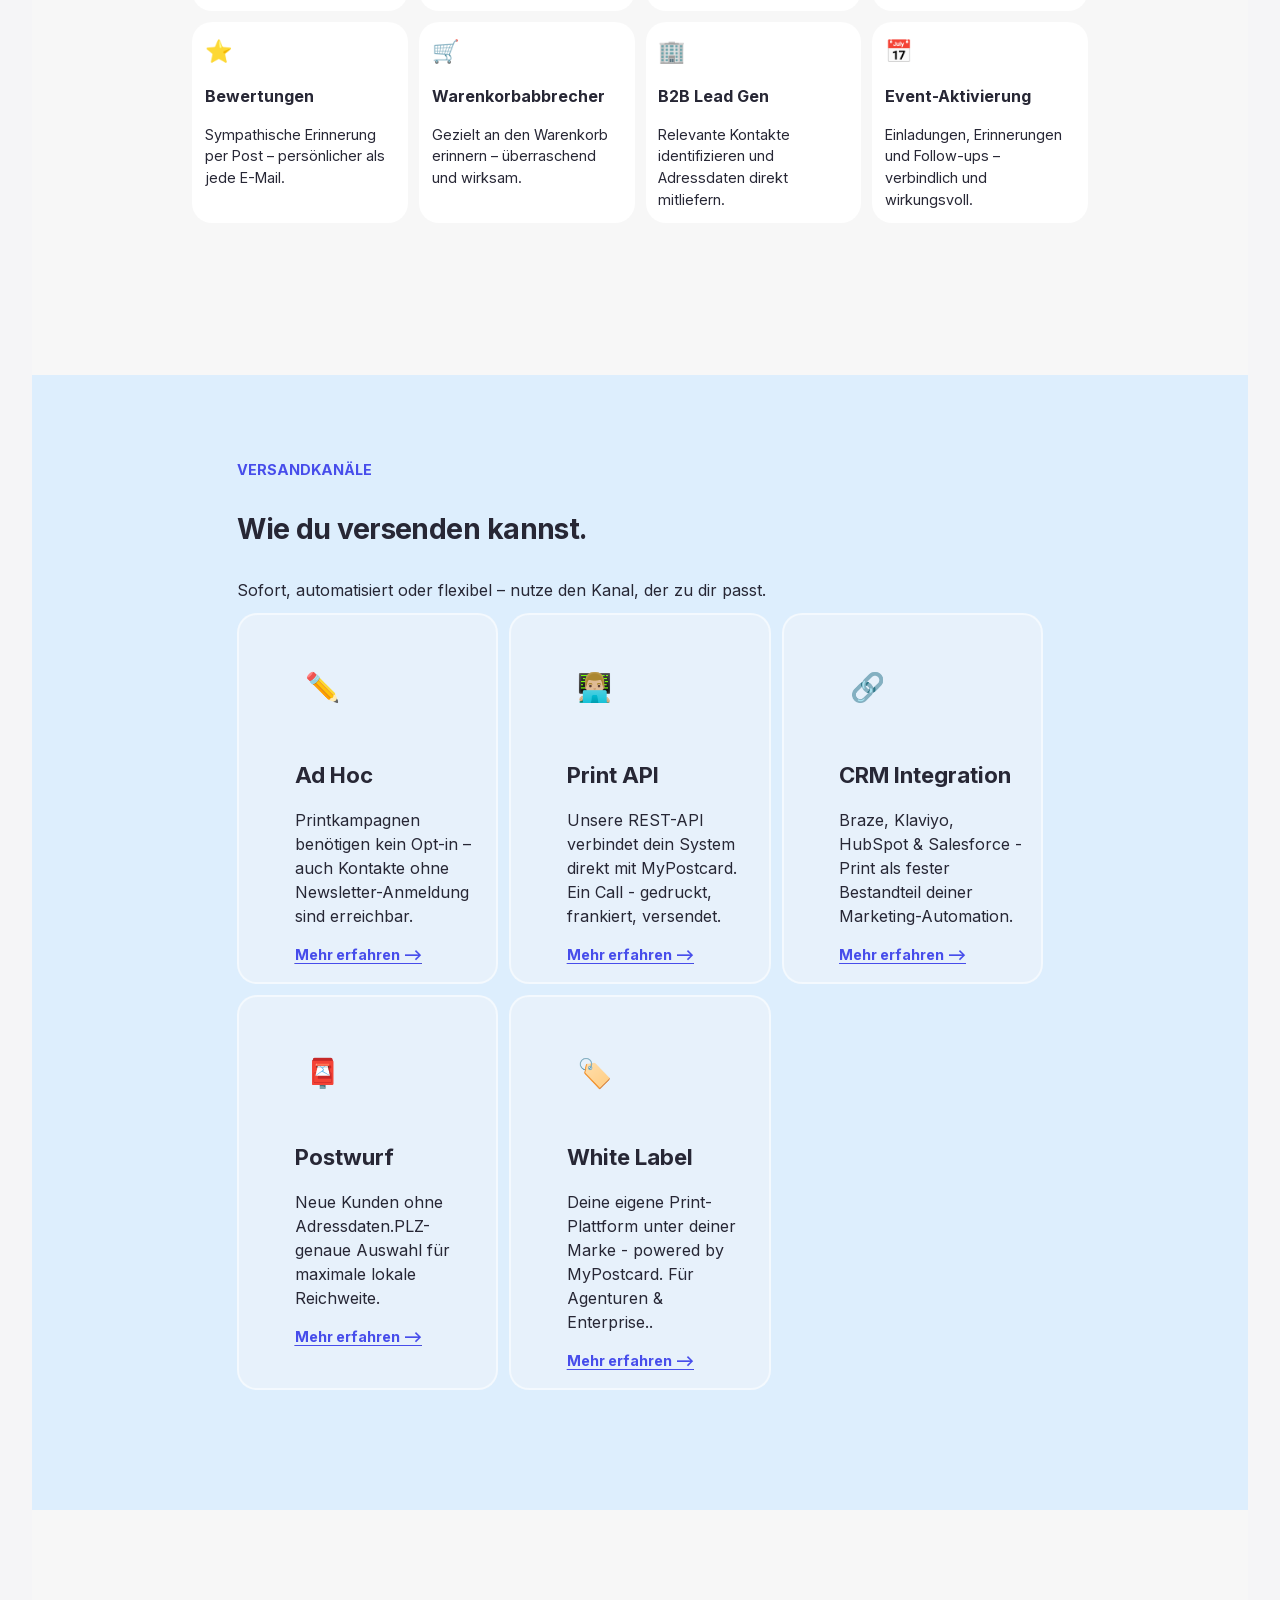
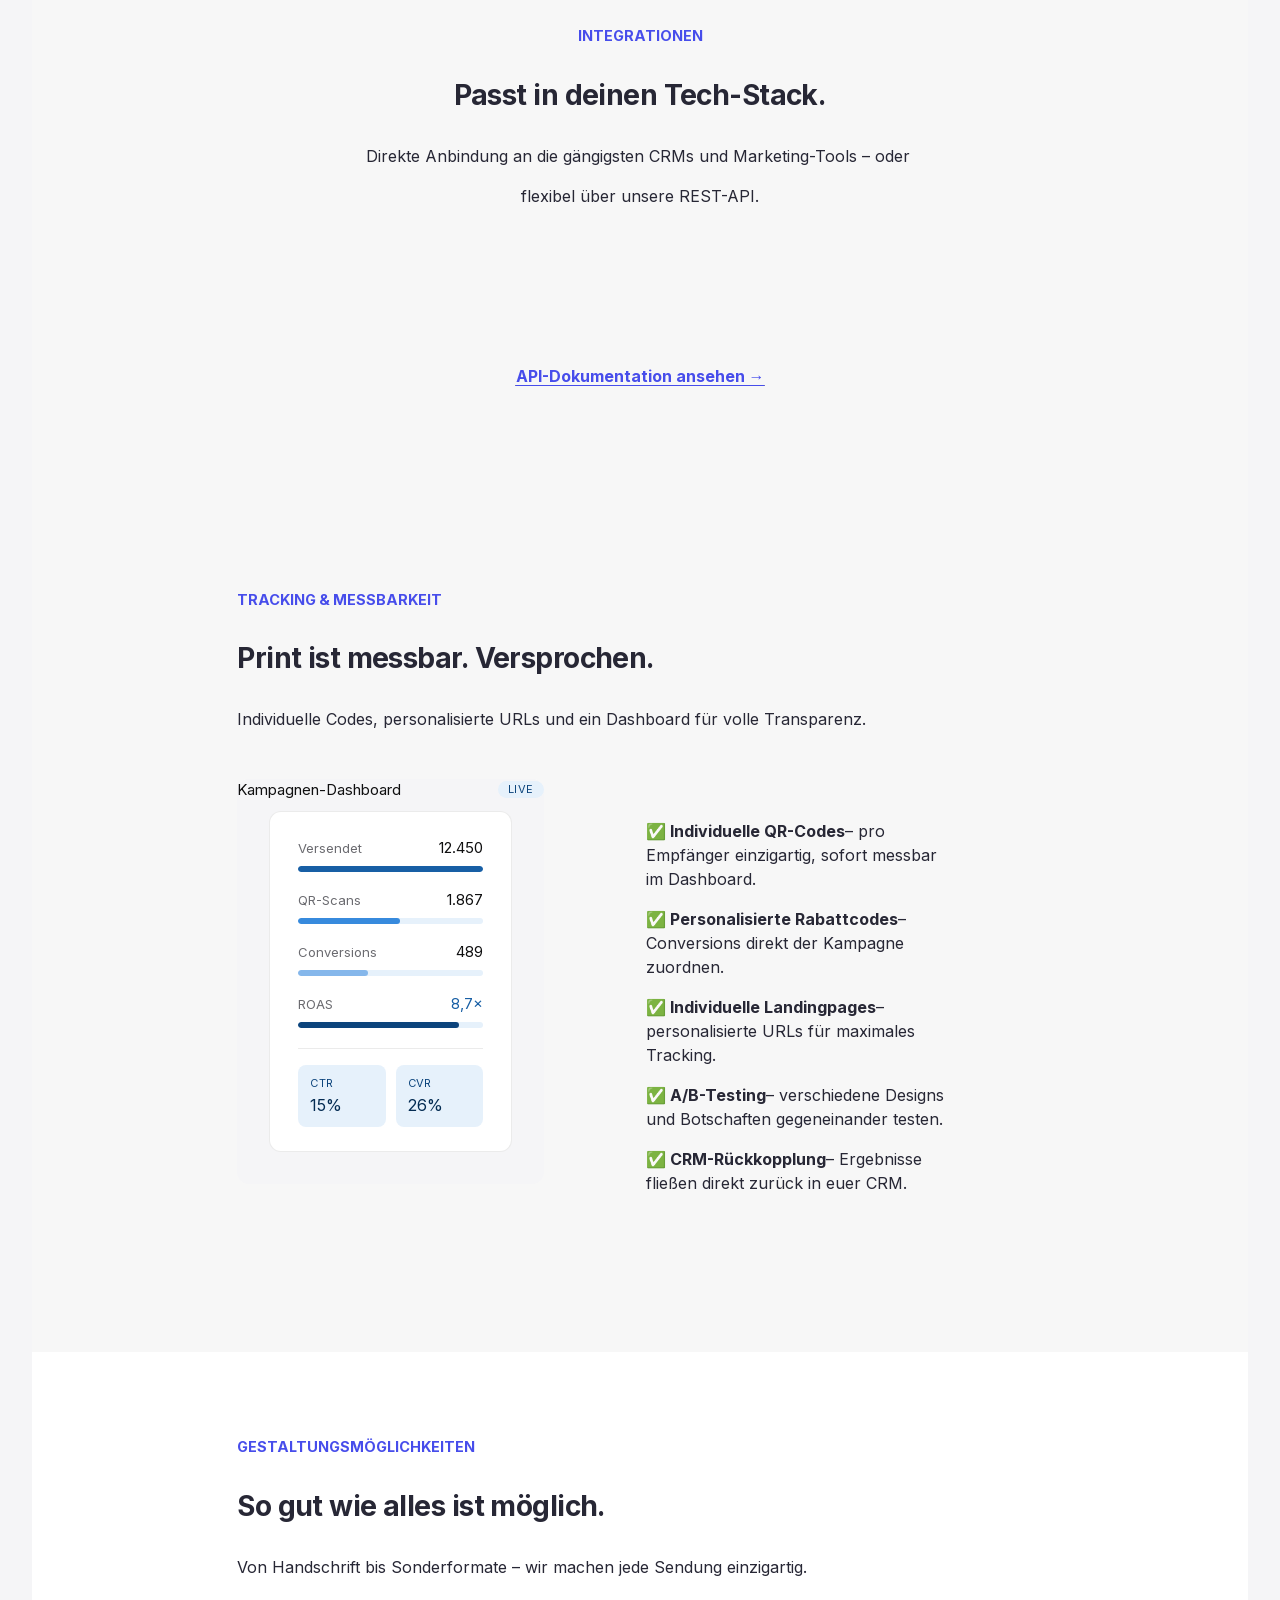
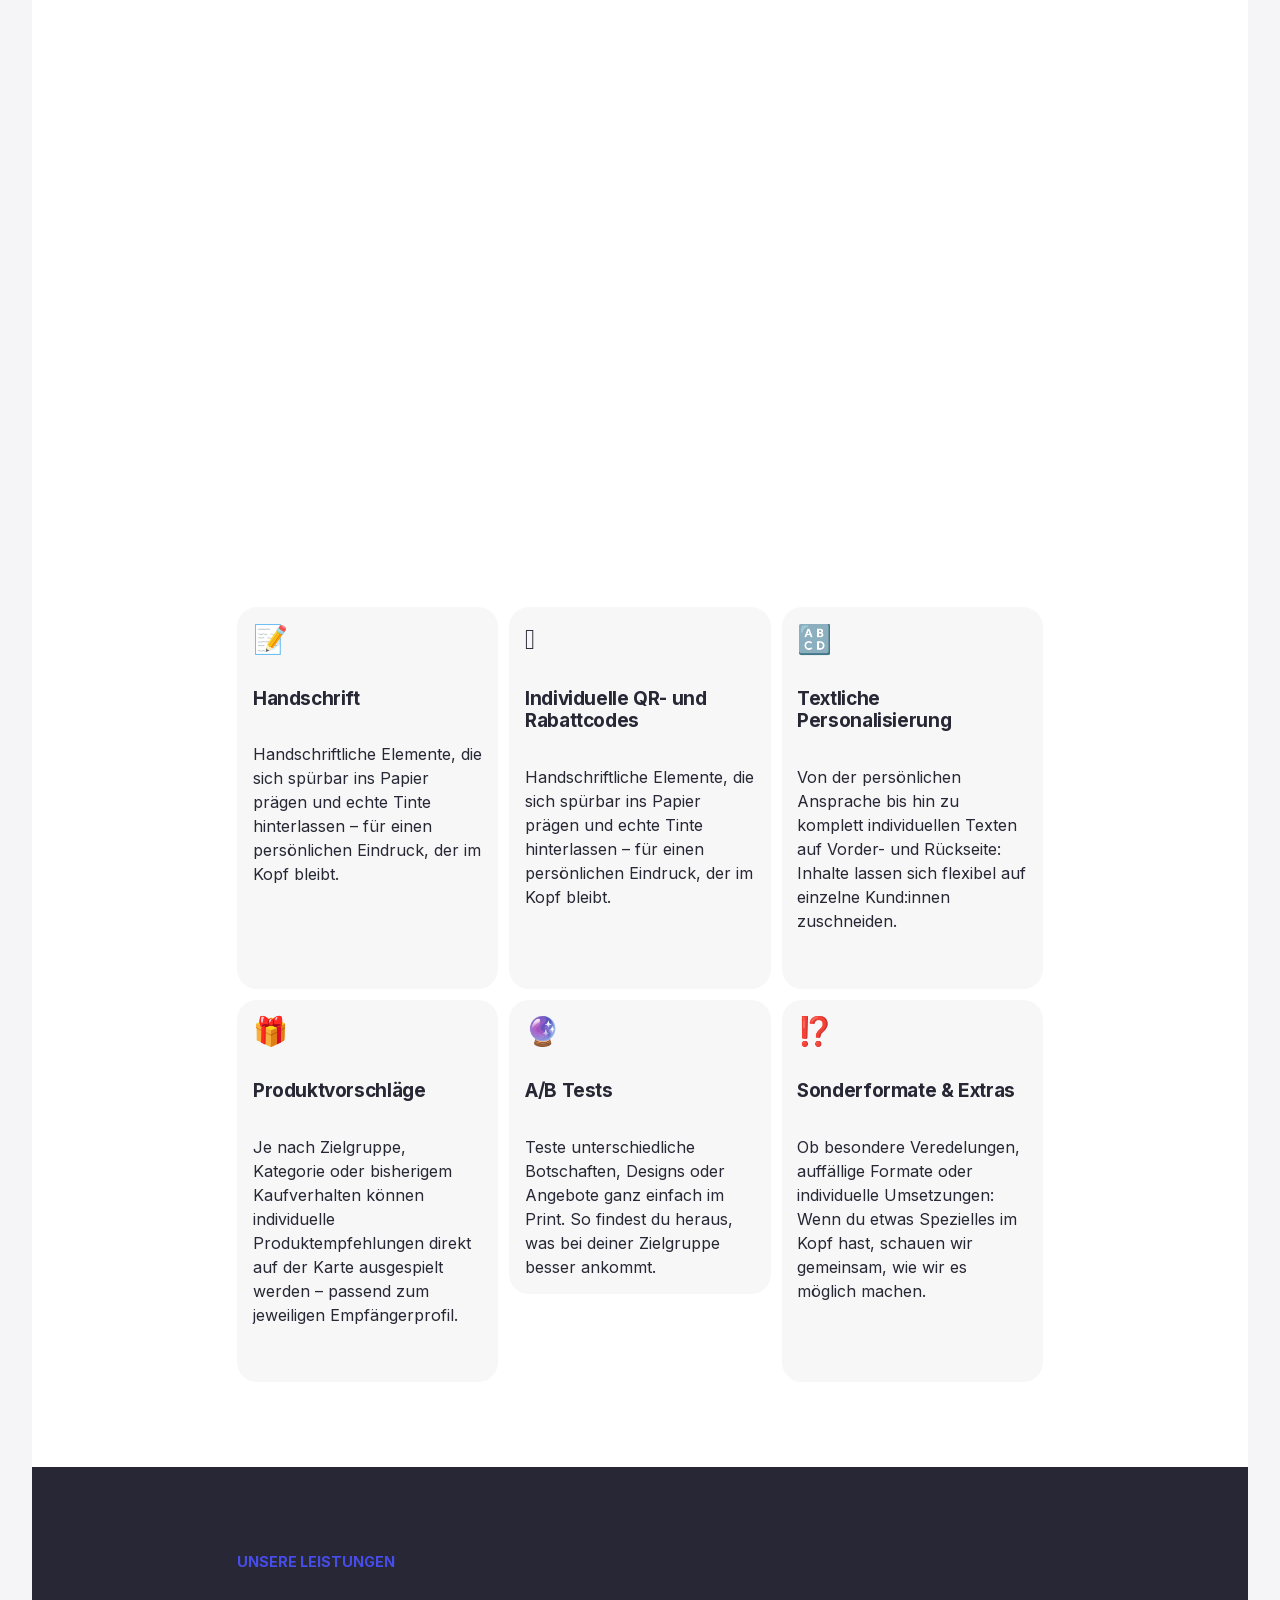
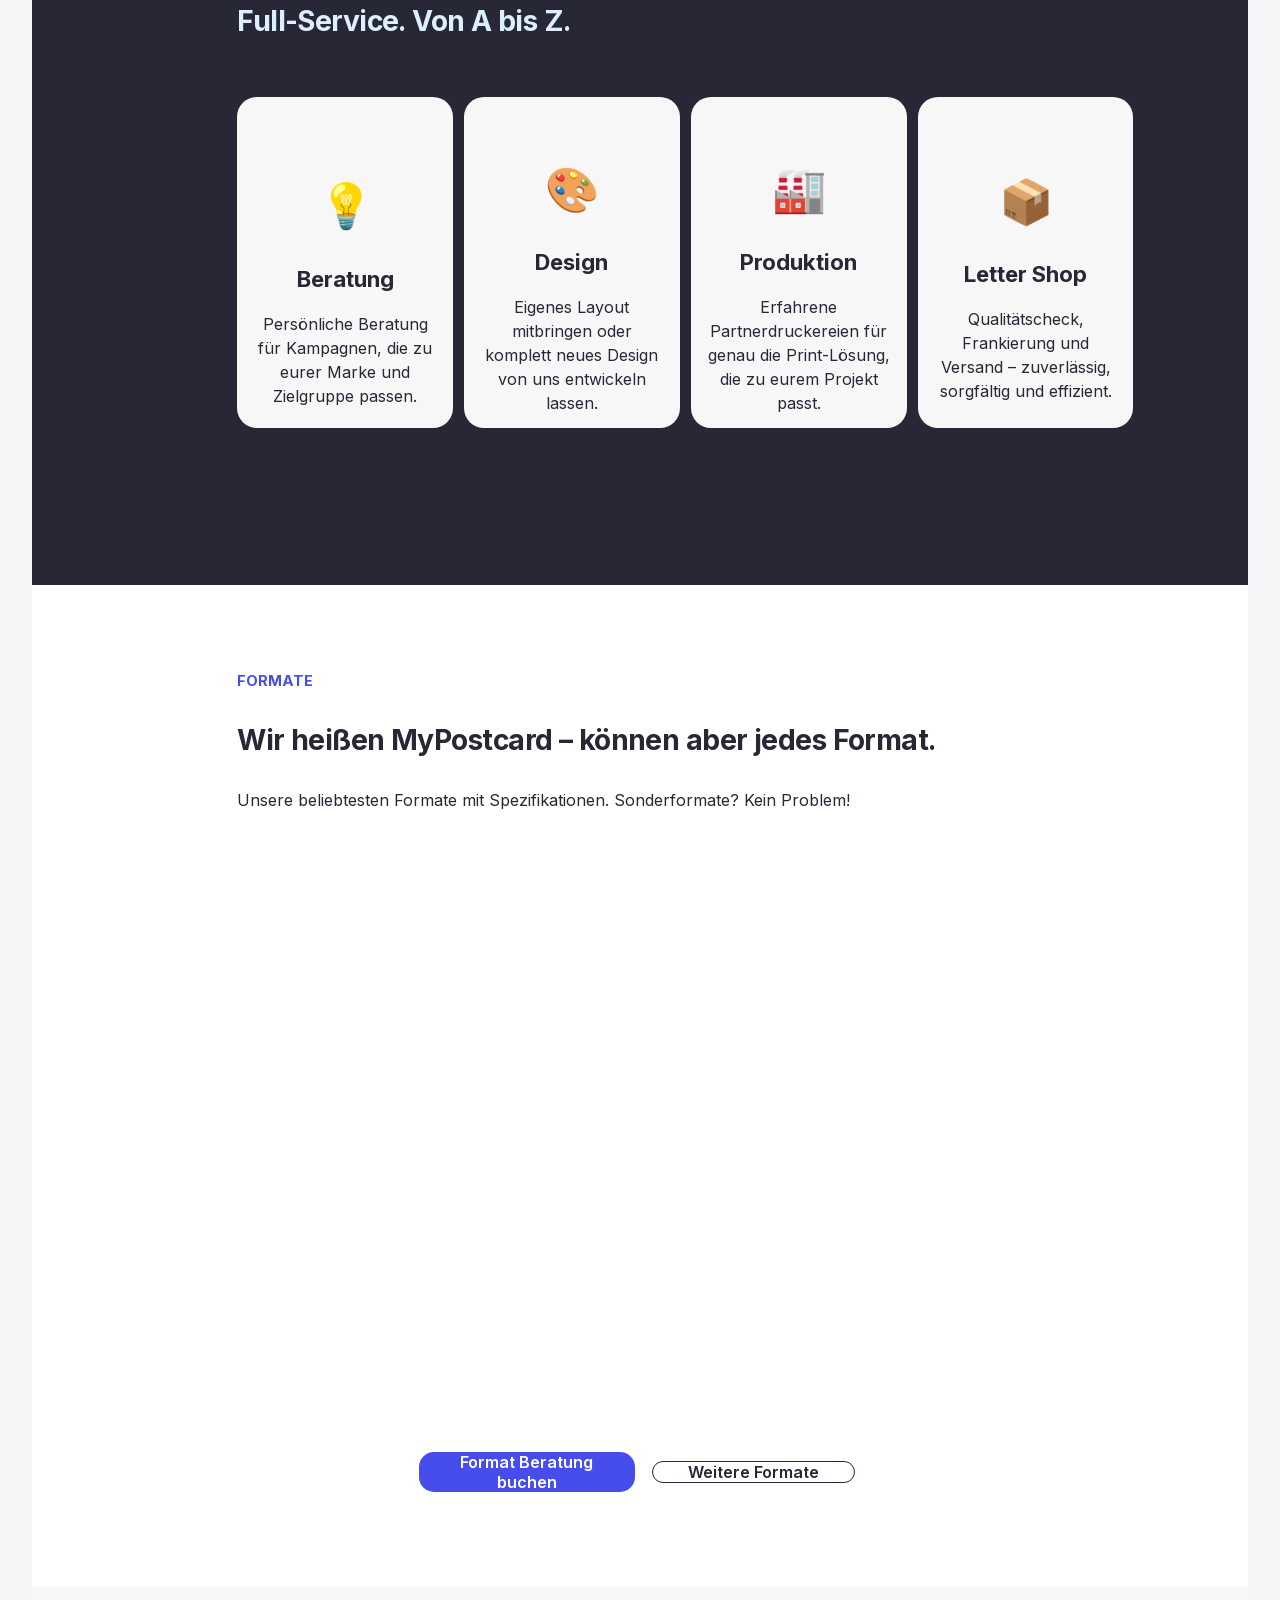
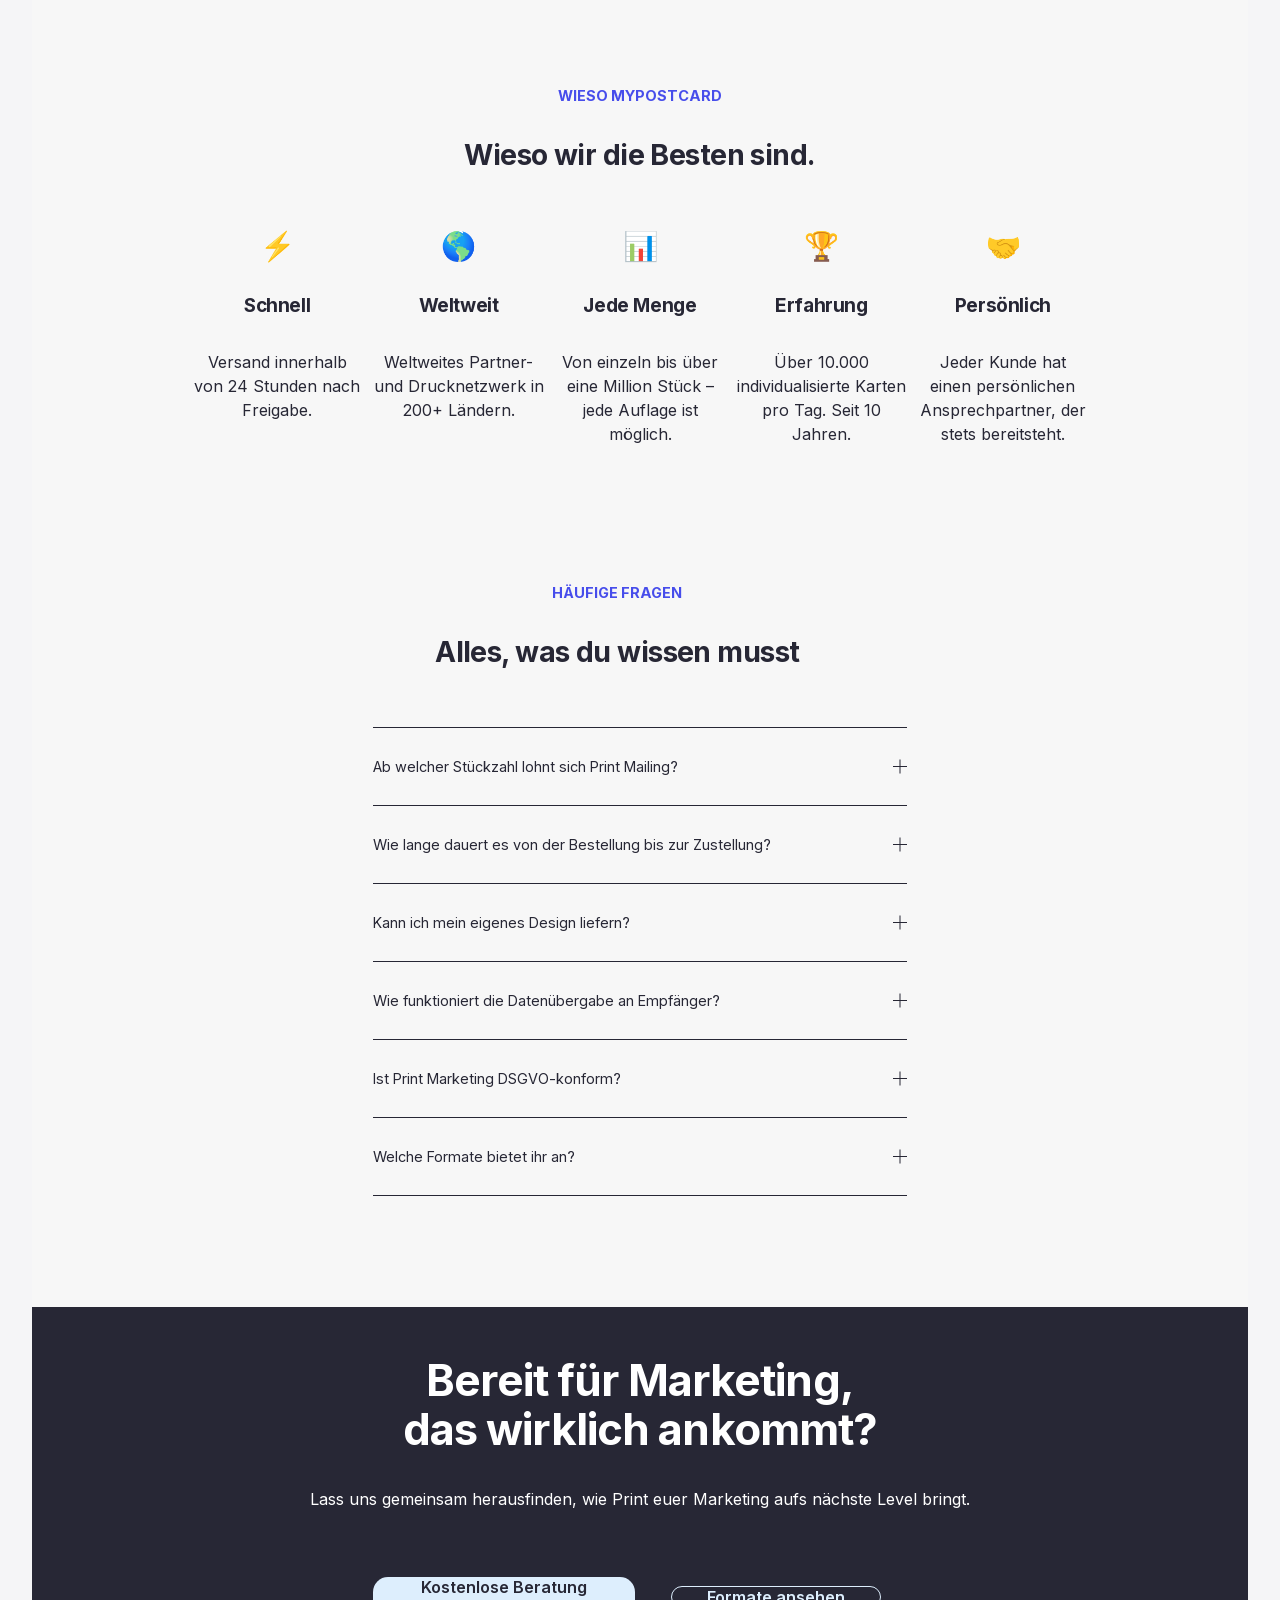
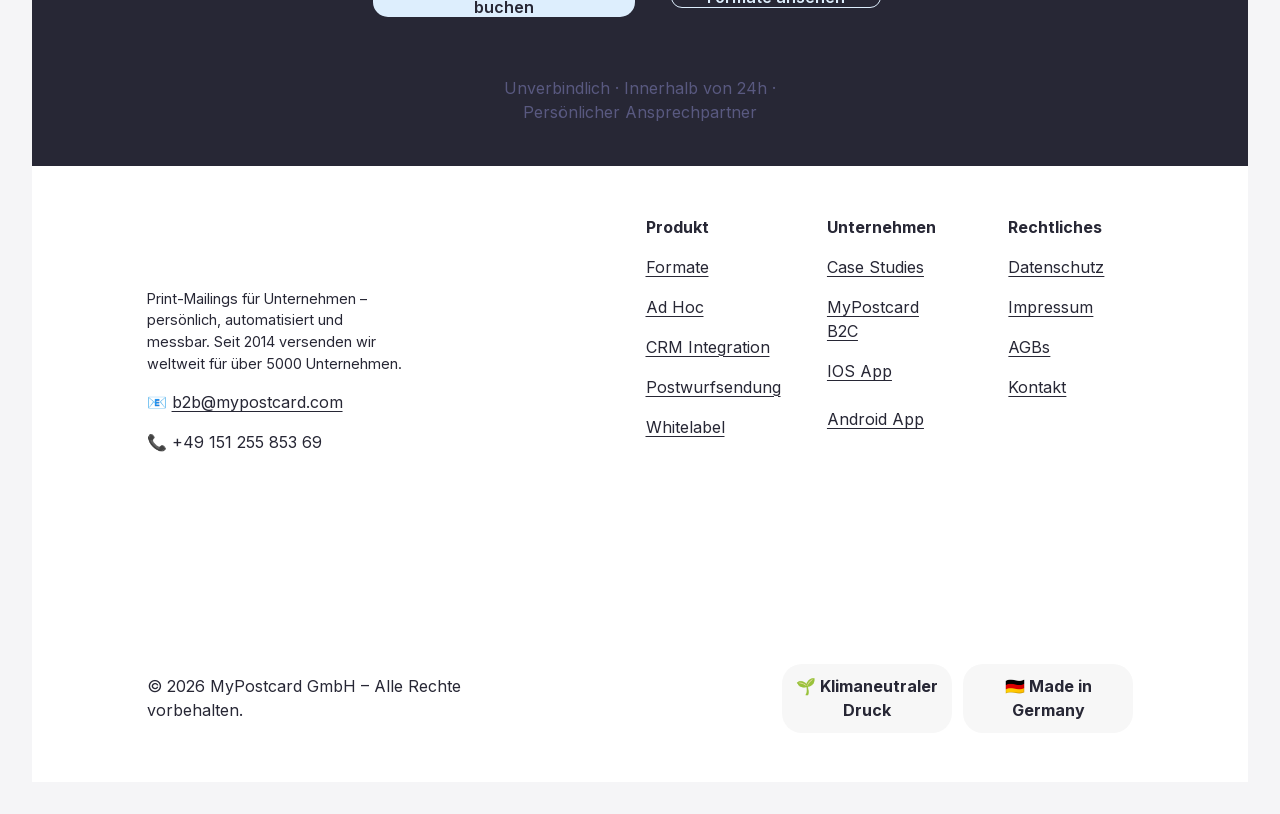
==== commit 4b950142: "Reorder sections and tighten Warum headline Swap "Warum Print Marketing" above the case-studies slid" ====
--- a/mirror/b2b.mypostcard.com/index.html
+++ b/mirror/b2b.mypostcard.com/index.html
@@ -4427,6 +4427,750 @@
         }</style>
 <style class="transform-vars">
       .fe-block-78af372e9625b6920830 {
+        --opacity: 100%;
+        --translate-x: 0px;
+        --translate-y: 0px;
+        --rotation: 0deg;
+        --scale-x: 100%;
+        --scale-y: 100%;
+        --skew-x: 0deg;
+        --skew-y: 0deg;
+        --origin-x: 50%;
+        --origin-y: 50%;
+
+        opacity: var(--opacity, 1);
+        transform: translateX(var(--translate-x)) translateY(var(--translate-y)) rotate(var(--rotation)) scale(var(--scale-x), var(--scale-y)) skewX(var(--skew-x)) skewY(var(--skew-y));
+        transform-origin: var(--origin-x) var(--origin-y);
+      }
+    </style>
+  <style class="transform-overrides-vars">
+      
+    </style>
+
+  
+
+
+</div>
+</div></div></div></div></div>
+    </div>
+  
+  </div>
+  
+</section>
+
+  
+    
+    
+
+
+  
+  
+
+
+
+
+
+
+
+
+
+
+<section
+  data-test="page-section"
+  
+  data-section-theme=""
+  class='page-section 
+    
+      full-bleed-section
+      layout-engine-section
+    
+    background-width--full-bleed
+    
+      
+        section-height--custom
+      
+    
+    
+      content-width--wide
+    
+    horizontal-alignment--center
+    vertical-alignment--middle
+    
+      
+    
+    
+    '
+  
+  data-section-id="69e0f110f9a6b84fc636fbee"
+  
+  data-controller="SectionWrapperController"
+  data-current-styles="{
+&quot;imageOverlayOpacity&quot;: 0.15,
+&quot;backgroundWidth&quot;: &quot;background-width--full-bleed&quot;,
+&quot;sectionHeight&quot;: &quot;section-height--custom&quot;,
+&quot;customSectionHeight&quot;: 1,
+&quot;horizontalAlignment&quot;: &quot;horizontal-alignment--center&quot;,
+&quot;verticalAlignment&quot;: &quot;vertical-alignment--middle&quot;,
+&quot;contentWidth&quot;: &quot;content-width--wide&quot;,
+&quot;customContentWidth&quot;: 50,
+&quot;sectionTheme&quot;: &quot;&quot;,
+&quot;sectionAnimation&quot;: &quot;none&quot;,
+&quot;backgroundMode&quot;: &quot;image&quot;
+}"
+  data-current-context="{
+&quot;video&quot;: {
+&quot;playbackSpeed&quot;: 1,
+&quot;filter&quot;: 1,
+&quot;filterStrength&quot;: 0,
+&quot;zoom&quot;: 0,
+&quot;videoSourceProvider&quot;: &quot;none&quot;
+},
+&quot;backgroundImageId&quot;: null,
+&quot;backgroundMediaEffect&quot;: {
+&quot;type&quot;: &quot;none&quot;
+},
+&quot;divider&quot;: {
+&quot;enabled&quot;: false
+},
+&quot;typeName&quot;: &quot;page&quot;
+}"
+  data-animation="none"
+  data-fluid-engine-section
+   
+  
+     style="min-height: 1vh;" 
+  
+  
+  
+  
+  
+
+
+  data-sqsp-section="fluid-engine"
+
+
+>
+  <div
+    class="section-border"
+    
+  >
+    <div class="section-background">
+    
+      
+    
+    </div>
+  </div>
+  <div
+    class='content-wrapper'
+    style='
+      
+        
+          
+          padding-top: calc(1vmax / 10); padding-bottom: calc(1vmax / 10);
+        
+      
+    '
+  >
+    <div
+      class="content"
+      
+    >
+      
+      
+      
+      
+      
+      
+      
+      
+      
+      
+      <div data-fluid-engine="true"><style>
+
+.fe-69e0f11126d83c3d356b249b {
+  --grid-gutter: calc(var(--sqs-mobile-site-gutter, 6vw) - 11.0px);
+  --cell-max-width: calc( ( var(--sqs-site-max-width, 1500px) - (11.0px * (8 - 1)) ) / 8 );
+
+  display: grid;
+  position: relative;
+  grid-area: 1/1/-1/-1;
+  grid-template-rows: repeat(27,minmax(24px, auto));
+  grid-template-columns:
+    minmax(var(--grid-gutter), 1fr)
+    repeat(8, minmax(0, var(--cell-max-width)))
+    minmax(var(--grid-gutter), 1fr);
+  row-gap: 11.0px;
+  column-gap: 11.0px;
+  overflow-x: hidden;
+  overflow-x: clip;
+}
+
+@media (min-width: 768px) {
+  .background-width--inset .fe-69e0f11126d83c3d356b249b {
+    --inset-padding: calc(var(--sqs-site-gutter) * 2);
+  }
+
+  .fe-69e0f11126d83c3d356b249b {
+    --grid-gutter: calc(var(--sqs-site-gutter, 4vw) - 11.0px);
+    --cell-max-width: calc( ( var(--sqs-site-max-width, 1500px) - (11.0px * (24 - 1)) ) / 24 );
+    --inset-padding: 0vw;
+
+    --row-height-scaling-factor: 0.0215;
+    --container-width: min(var(--sqs-site-max-width, 1500px), calc(100vw - var(--sqs-site-gutter, 4vw) * 2 - var(--inset-padding) ));
+
+    grid-template-rows: repeat(12,minmax(calc(var(--container-width) * var(--row-height-scaling-factor)), auto));
+    grid-template-columns:
+      minmax(var(--grid-gutter), 1fr)
+      repeat(24, minmax(0, var(--cell-max-width)))
+      minmax(var(--grid-gutter), 1fr);
+  }
+}
+
+
+  .fe-block-yui_3_17_2_1_1776348142288_49731 {
+    grid-area: 1/2/9/10;
+    z-index: 1;
+
+    @media (max-width: 767px) {
+      
+        
+      
+      
+    }
+  }
+
+  .fe-block-yui_3_17_2_1_1776348142288_49731 .sqs-block {
+    justify-content: flex-start;
+  }
+
+  .fe-block-yui_3_17_2_1_1776348142288_49731 .sqs-block-alignment-wrapper {
+    align-items: flex-start;
+  }
+
+  @media (min-width: 768px) {
+    .fe-block-yui_3_17_2_1_1776348142288_49731 {
+      grid-area: 1/4/5/23;
+      z-index: 1;
+
+      
+        
+      
+
+      
+    }
+
+    .fe-block-yui_3_17_2_1_1776348142288_49731 .sqs-block {
+      justify-content: flex-start;
+    }
+
+    .fe-block-yui_3_17_2_1_1776348142288_49731 .sqs-block-alignment-wrapper {
+      align-items: flex-start;
+    }
+  }
+
+  .fe-block-yui_3_17_2_1_1776348142288_50775 {
+    grid-area: 9/2/18/10;
+    z-index: 2;
+
+    @media (max-width: 767px) {
+      
+        
+      
+      
+    }
+  }
+
+  .fe-block-yui_3_17_2_1_1776348142288_50775 .sqs-block {
+    justify-content: flex-start;
+  }
+
+  .fe-block-yui_3_17_2_1_1776348142288_50775 .sqs-block-alignment-wrapper {
+    align-items: flex-start;
+  }
+
+  @media (min-width: 768px) {
+    .fe-block-yui_3_17_2_1_1776348142288_50775 {
+      grid-area: 6/4/12/11;
+      z-index: 2;
+
+      
+        
+      
+
+      
+    }
+
+    .fe-block-yui_3_17_2_1_1776348142288_50775 .sqs-block {
+      justify-content: flex-start;
+    }
+
+    .fe-block-yui_3_17_2_1_1776348142288_50775 .sqs-block-alignment-wrapper {
+      align-items: flex-start;
+    }
+  }
+
+  .fe-block-969e2d2d35f067e59489 {
+    grid-area: 18/2/20/10;
+    z-index: 3;
+
+    @media (max-width: 767px) {
+      
+        
+      
+      
+    }
+  }
+
+  .fe-block-969e2d2d35f067e59489 .sqs-block {
+    justify-content: flex-start;
+  }
+
+  .fe-block-969e2d2d35f067e59489 .sqs-block-alignment-wrapper {
+    align-items: flex-start;
+  }
+
+  @media (min-width: 768px) {
+    .fe-block-969e2d2d35f067e59489 {
+      grid-area: 6/11/12/18;
+      z-index: 3;
+
+      
+        
+      
+
+      
+    }
+
+    .fe-block-969e2d2d35f067e59489 .sqs-block {
+      justify-content: flex-start;
+    }
+
+    .fe-block-969e2d2d35f067e59489 .sqs-block-alignment-wrapper {
+      align-items: flex-start;
+    }
+  }
+
+  .fe-block-03cf04fad61d4212bb22 {
+    grid-area: 20/2/28/10;
+    z-index: 4;
+
+    @media (max-width: 767px) {
+      
+        
+      
+      
+    }
+  }
+
+  .fe-block-03cf04fad61d4212bb22 .sqs-block {
+    justify-content: flex-start;
+  }
+
+  .fe-block-03cf04fad61d4212bb22 .sqs-block-alignment-wrapper {
+    align-items: flex-start;
+  }
+
+  @media (min-width: 768px) {
+    .fe-block-03cf04fad61d4212bb22 {
+      grid-area: 6/18/12/25;
+      z-index: 4;
+
+      
+        
+      
+
+      
+    }
+
+    .fe-block-03cf04fad61d4212bb22 .sqs-block {
+      justify-content: flex-start;
+    }
+
+    .fe-block-03cf04fad61d4212bb22 .sqs-block-alignment-wrapper {
+      align-items: flex-start;
+    }
+  }
+
+</style><div class="fluid-engine fe-69e0f11126d83c3d356b249b"><div class="fe-block fe-block-yui_3_17_2_1_1776348142288_49731"><div class="sqs-block website-component-block sqs-block-website-component sqs-block-html html-block" data-block-css="[&quot;https://definitions.sqspcdn.com/website-component-definition/static-assets/website.components.html/ad3e90ad-1a7c-4c71-9e99-02bd4875790f_471/website.components.html.styles.css&quot;]" data-block-scripts="[&quot;https://definitions.sqspcdn.com/website-component-definition/static-assets/website.components.html/ad3e90ad-1a7c-4c71-9e99-02bd4875790f_471/website.components.html.visitor.js&quot;]" data-block-type="1337" data-definition-name="website.components.html" data-sqsp-block="text" data-website-component-id="yui_3_17_2_1_1776348142288_49731" id="block-yui_3_17_2_1_1776348142288_49731"><div class="sqs-block-content"><div class="sqs-text-block-container">
+  
+  <div class="sqs-html-content" data-sqsp-text-block-content><p class="sqsrte-small" style="white-space:pre-wrap;" data-rte-preserve-empty="true"><span class="sqsrte-text-color--darkAccent"><strong>WARUM PRINT MARKETING</strong></span></p><h3 style="white-space:pre-wrap;" data-rte-preserve-empty="true"><strong>Weil es ankommt!</strong></h3><p style="white-space:pre-wrap;" data-rte-preserve-empty="true">Während digitale Kanäle an Wirkung verlieren, punktet Print mit Aufmerksamkeit, Vertrauen und messbaren Ergebnissen.</p></div>
+
+
+  
+<style id="container-styles">#block-yui_3_17_2_1_1776348142288_49731 {
+    
+    --tweak-text-block-radius: 0px 0px 0px 0px;
+  
+    --tweak-text-block-radius: unset;
+    --stroke-style: none;--stroke-thickness: 2px;
+    
+      --tweak-text-block-stroke-color: hsla(var(--black-hsl), 1)
+;
+      
+      
+      
+    
+
+
+
+  }
+
+  #block-yui_3_17_2_1_1776348142288_49731 .sqs-html-content {
+    
+    --tweak-text-block-padding: 6% 6% 6% 6%;
+  --tweak-text-block-padding: initial;
+}
+    
+  .fe-block-yui_3_17_2_1_1776348142288_49731 {
+    mix-blend-mode: var(--tweak-text-block-blend
+  );
+  }
+  
+  
+  .fe-block-yui_3_17_2_1_1776348142288_49731 {
+      --tweak-text-block-blend
+  : normal;
+    }
+  
+  
+  .fe-block-yui_3_17_2_1_1776348142288_49731 {
+    --blur-value: blur(15px);}
+
+</style>
+<style id="override-container-styles">
+    @media screen and (max-width: 767px) {
+          #block-yui_3_17_2_1_1776348142288_49731 {
+            
+            
+            }
+        }
+    
+  
+    @media screen and (max-width: 767px) {
+          #block-yui_3_17_2_1_1776348142288_49731 .sqs-html-content {
+            
+            }
+        }
+    
+  @media screen and (max-width: 767px) {
+          
+          
+
+          
+          
+          
+        }</style>
+<style class="transform-vars">
+      .fe-block-yui_3_17_2_1_1776348142288_49731 {
+        --opacity: 100%;
+        --translate-x: 0px;
+        --translate-y: 0px;
+        --rotation: 0deg;
+        --scale-x: 100%;
+        --scale-y: 100%;
+        --skew-x: 0deg;
+        --skew-y: 0deg;
+        --origin-x: 50%;
+        --origin-y: 50%;
+
+        opacity: var(--opacity, 1);
+        transform: translateX(var(--translate-x)) translateY(var(--translate-y)) rotate(var(--rotation)) scale(var(--scale-x), var(--scale-y)) skewX(var(--skew-x)) skewY(var(--skew-y));
+        transform-origin: var(--origin-x) var(--origin-y);
+      }
+    </style>
+  <style class="transform-overrides-vars">
+      
+    </style>
+
+  
+
+
+</div>
+</div></div></div><div class="fe-block fe-block-yui_3_17_2_1_1776348142288_50775"><div class="sqs-block website-component-block sqs-block-website-component sqs-block-html html-block sqs-background-enabled" data-block-css="[&quot;https://definitions.sqspcdn.com/website-component-definition/static-assets/website.components.html/ad3e90ad-1a7c-4c71-9e99-02bd4875790f_471/website.components.html.styles.css&quot;]" data-block-scripts="[&quot;https://definitions.sqspcdn.com/website-component-definition/static-assets/website.components.html/ad3e90ad-1a7c-4c71-9e99-02bd4875790f_471/website.components.html.visitor.js&quot;]" data-block-type="1337" data-definition-name="website.components.html" data-sqsp-block="text" data-website-component-id="yui_3_17_2_1_1776348142288_50775" id="block-yui_3_17_2_1_1776348142288_50775"><div class="sqs-block-content"><div class="sqs-text-block-container">
+  
+  <div class="sqs-html-content" data-sqsp-text-block-content><h3 style="white-space:pre-wrap;" data-rte-preserve-empty="true">🔒</h3><h4 style="text-align: start; ; white-space:pre-wrap;" data-rte-preserve-empty="true"><strong>Kein Opt-in nötig</strong></h4><p style="text-align: start; ; white-space:pre-wrap;" data-rte-preserve-empty="true">Printk benötigt kein Opt-in – auch Kontakte ohne Newsletter Anmeldung sind erreichbar. Ideal für die Reaktivierung stiller Kunden.</p></div>
+
+
+  
+<style id="container-styles">#block-yui_3_17_2_1_1776348142288_50775 {
+    
+    --tweak-text-block-radius: 20px 20px 20px 20px;
+  border-radius: var(--tweak-text-block-radius);
+    --stroke-style: solid;--stroke-thickness: 2px;
+    
+      --tweak-text-block-stroke-color: hsla(var(--lightAccent-hsl), 1)
+;
+      border-width: var(--stroke-thickness);
+      border-style: var(--stroke-style);
+      
+      box-sizing: border-box;
+      height: 100%;
+    
+    
+
+
+    box-sizing: border-box;
+    height: 100%;
+    
+
+    
+
+  }
+
+  #block-yui_3_17_2_1_1776348142288_50775 .sqs-html-content {
+    
+    --tweak-text-block-padding: 6% 6% 6% 6%;
+  padding: var(--tweak-text-block-padding);
+  
+}
+    
+  .fe-block-yui_3_17_2_1_1776348142288_50775 {
+    mix-blend-mode: var(--tweak-text-block-blend
+  );
+  }
+  
+  
+  .fe-block-yui_3_17_2_1_1776348142288_50775 {
+      --tweak-text-block-blend
+  : normal;
+    }
+  
+  
+  .fe-block-yui_3_17_2_1_1776348142288_50775 {
+    --blur-value: blur(15px);}
+
+</style>
+<style id="override-container-styles">
+    @media screen and (max-width: 767px) {
+          #block-yui_3_17_2_1_1776348142288_50775 {
+            
+            
+            }
+        }
+    
+  
+    @media screen and (max-width: 767px) {
+          #block-yui_3_17_2_1_1776348142288_50775 .sqs-html-content {
+            
+            }
+        }
+    
+  @media screen and (max-width: 767px) {
+          
+          
+
+          
+          
+          
+        }</style>
+<style class="transform-vars">
+      .fe-block-yui_3_17_2_1_1776348142288_50775 {
+        --opacity: 100%;
+        --translate-x: 0px;
+        --translate-y: 0px;
+        --rotation: 0deg;
+        --scale-x: 100%;
+        --scale-y: 100%;
+        --skew-x: 0deg;
+        --skew-y: 0deg;
+        --origin-x: 50%;
+        --origin-y: 50%;
+
+        opacity: var(--opacity, 1);
+        transform: translateX(var(--translate-x)) translateY(var(--translate-y)) rotate(var(--rotation)) scale(var(--scale-x), var(--scale-y)) skewX(var(--skew-x)) skewY(var(--skew-y));
+        transform-origin: var(--origin-x) var(--origin-y);
+      }
+    </style>
+  <style class="transform-overrides-vars">
+      
+    </style>
+
+  
+
+
+</div>
+</div></div></div><div class="fe-block fe-block-969e2d2d35f067e59489"><div class="sqs-block website-component-block sqs-block-website-component sqs-block-html html-block sqs-background-enabled" data-block-css="[&quot;https://definitions.sqspcdn.com/website-component-definition/static-assets/website.components.html/ad3e90ad-1a7c-4c71-9e99-02bd4875790f_471/website.components.html.styles.css&quot;]" data-block-scripts="[&quot;https://definitions.sqspcdn.com/website-component-definition/static-assets/website.components.html/ad3e90ad-1a7c-4c71-9e99-02bd4875790f_471/website.components.html.visitor.js&quot;]" data-block-type="1337" data-definition-name="website.components.html" data-sqsp-block="text" data-website-component-id="969e2d2d35f067e59489" id="block-969e2d2d35f067e59489"><div class="sqs-block-content"><div class="sqs-text-block-container">
+  
+  <div class="sqs-html-content" data-sqsp-text-block-content><h3 style="text-align: start; ; white-space:pre-wrap;" data-rte-preserve-empty="true">📬</h3><h4 style="text-align: start; ; white-space:pre-wrap;" data-rte-preserve-empty="true"><strong>100 % Öffnungsrate</strong></h4><p style="text-align: start; ; white-space:pre-wrap;" data-rte-preserve-empty="true">In Deutschland muss jeder Briefkasten geleert werden – dein Print-Mailing kommt garantiert an und wird in die Hand genommen.</p></div>
+
+
+  
+<style id="container-styles">#block-969e2d2d35f067e59489 {
+    
+    --tweak-text-block-radius: 20px 20px 20px 20px;
+  border-radius: var(--tweak-text-block-radius);
+    --stroke-style: solid;--stroke-thickness: 2px;
+    
+      --tweak-text-block-stroke-color: hsla(var(--lightAccent-hsl), 1)
+;
+      border-width: var(--stroke-thickness);
+      border-style: var(--stroke-style);
+      
+      box-sizing: border-box;
+      height: 100%;
+    
+    
+
+
+    box-sizing: border-box;
+    height: 100%;
+    
+
+    
+
+  }
+
+  #block-969e2d2d35f067e59489 .sqs-html-content {
+    
+    --tweak-text-block-padding: 6% 6% 6% 6%;
+  padding: var(--tweak-text-block-padding);
+  
+}
+    
+  .fe-block-969e2d2d35f067e59489 {
+    mix-blend-mode: var(--tweak-text-block-blend
+  );
+  }
+  
+  
+  .fe-block-969e2d2d35f067e59489 {
+      --tweak-text-block-blend
+  : normal;
+    }
+  
+  
+  .fe-block-969e2d2d35f067e59489 {
+    --blur-value: blur(15px);}
+
+</style>
+<style id="override-container-styles">
+    @media screen and (max-width: 767px) {
+          #block-969e2d2d35f067e59489 {
+            
+            
+            }
+        }
+    
+  
+    @media screen and (max-width: 767px) {
+          #block-969e2d2d35f067e59489 .sqs-html-content {
+            
+            }
+        }
+    
+  @media screen and (max-width: 767px) {
+          
+          
+
+          
+          
+          
+        }</style>
+<style class="transform-vars">
+      .fe-block-969e2d2d35f067e59489 {
+        --opacity: 100%;
+        --translate-x: 0px;
+        --translate-y: 0px;
+        --rotation: 0deg;
+        --scale-x: 100%;
+        --scale-y: 100%;
+        --skew-x: 0deg;
+        --skew-y: 0deg;
+        --origin-x: 50%;
+        --origin-y: 50%;
+
+        opacity: var(--opacity, 1);
+        transform: translateX(var(--translate-x)) translateY(var(--translate-y)) rotate(var(--rotation)) scale(var(--scale-x), var(--scale-y)) skewX(var(--skew-x)) skewY(var(--skew-y));
+        transform-origin: var(--origin-x) var(--origin-y);
+      }
+    </style>
+  <style class="transform-overrides-vars">
+      
+    </style>
+
+  
+
+
+</div>
+</div></div></div><div class="fe-block fe-block-03cf04fad61d4212bb22"><div class="sqs-block website-component-block sqs-block-website-component sqs-block-html html-block sqs-background-enabled" data-block-css="[&quot;https://definitions.sqspcdn.com/website-component-definition/static-assets/website.components.html/ad3e90ad-1a7c-4c71-9e99-02bd4875790f_471/website.components.html.styles.css&quot;]" data-block-scripts="[&quot;https://definitions.sqspcdn.com/website-component-definition/static-assets/website.components.html/ad3e90ad-1a7c-4c71-9e99-02bd4875790f_471/website.components.html.visitor.js&quot;]" data-block-type="1337" data-definition-name="website.components.html" data-sqsp-block="text" data-website-component-id="03cf04fad61d4212bb22" id="block-03cf04fad61d4212bb22"><div class="sqs-block-content"><div class="sqs-text-block-container">
+  
+  <div class="sqs-html-content" data-sqsp-text-block-content><h3 style="white-space:pre-wrap;" data-rte-preserve-empty="true">⏳</h3><h4 style="text-align: start; ; white-space:pre-wrap;" data-rte-preserve-empty="true"><strong>Langlebig &amp; greifbar</strong></h4><p style="text-align: start; ; white-space:pre-wrap;" data-rte-preserve-empty="true">Rund 50 % aller Karten werden länger als 6 Wochen aufbewahrt. Davon kann jede E-Mail nur träumen.</p></div>
+
+
+  
+<style id="container-styles">#block-03cf04fad61d4212bb22 {
+    
+    --tweak-text-block-radius: 20px 20px 20px 20px;
+  border-radius: var(--tweak-text-block-radius);
+    --stroke-style: solid;--stroke-thickness: 2px;
+    
+      --tweak-text-block-stroke-color: hsla(var(--lightAccent-hsl), 1)
+;
+      border-width: var(--stroke-thickness);
+      border-style: var(--stroke-style);
+      
+      box-sizing: border-box;
+      height: 100%;
+    
+    
+
+
+    box-sizing: border-box;
+    height: 100%;
+    
+
+    
+
+  }
+
+  #block-03cf04fad61d4212bb22 .sqs-html-content {
+    
+    --tweak-text-block-padding: 6% 6% 6% 6%;
+  padding: var(--tweak-text-block-padding);
+  
+}
+    
+  .fe-block-03cf04fad61d4212bb22 {
+    mix-blend-mode: var(--tweak-text-block-blend
+  );
+  }
+  
+  
+  .fe-block-03cf04fad61d4212bb22 {
+      --tweak-text-block-blend
+  : normal;
+    }
+  
+  
+  .fe-block-03cf04fad61d4212bb22 {
+    --blur-value: blur(15px);}
+
+</style>
+<style id="override-container-styles">
+    @media screen and (max-width: 767px) {
+          #block-03cf04fad61d4212bb22 {
+            
+            
+            }
+        }
+    
+  
+    @media screen and (max-width: 767px) {
+          #block-03cf04fad61d4212bb22 .sqs-html-content {
+            
+            }
+        }
+    
+  @media screen and (max-width: 767px) {
+          
+          
+
+          
+          
+          
+        }</style>
+<style class="transform-vars">
+      .fe-block-03cf04fad61d4212bb22 {
         --opacity: 100%;
         --translate-x: 0px;
         --translate-y: 0px;
@@ -5526,750 +6270,6 @@
 <section
   data-test="page-section"
   
-  data-section-theme=""
-  class='page-section 
-    
-      full-bleed-section
-      layout-engine-section
-    
-    background-width--full-bleed
-    
-      
-        section-height--custom
-      
-    
-    
-      content-width--wide
-    
-    horizontal-alignment--center
-    vertical-alignment--middle
-    
-      
-    
-    
-    '
-  
-  data-section-id="69e0f110f9a6b84fc636fbee"
-  
-  data-controller="SectionWrapperController"
-  data-current-styles="{
-&quot;imageOverlayOpacity&quot;: 0.15,
-&quot;backgroundWidth&quot;: &quot;background-width--full-bleed&quot;,
-&quot;sectionHeight&quot;: &quot;section-height--custom&quot;,
-&quot;customSectionHeight&quot;: 1,
-&quot;horizontalAlignment&quot;: &quot;horizontal-alignment--center&quot;,
-&quot;verticalAlignment&quot;: &quot;vertical-alignment--middle&quot;,
-&quot;contentWidth&quot;: &quot;content-width--wide&quot;,
-&quot;customContentWidth&quot;: 50,
-&quot;sectionTheme&quot;: &quot;&quot;,
-&quot;sectionAnimation&quot;: &quot;none&quot;,
-&quot;backgroundMode&quot;: &quot;image&quot;
-}"
-  data-current-context="{
-&quot;video&quot;: {
-&quot;playbackSpeed&quot;: 1,
-&quot;filter&quot;: 1,
-&quot;filterStrength&quot;: 0,
-&quot;zoom&quot;: 0,
-&quot;videoSourceProvider&quot;: &quot;none&quot;
-},
-&quot;backgroundImageId&quot;: null,
-&quot;backgroundMediaEffect&quot;: {
-&quot;type&quot;: &quot;none&quot;
-},
-&quot;divider&quot;: {
-&quot;enabled&quot;: false
-},
-&quot;typeName&quot;: &quot;page&quot;
-}"
-  data-animation="none"
-  data-fluid-engine-section
-   
-  
-     style="min-height: 1vh;" 
-  
-  
-  
-  
-  
-
-
-  data-sqsp-section="fluid-engine"
-
-
->
-  <div
-    class="section-border"
-    
-  >
-    <div class="section-background">
-    
-      
-    
-    </div>
-  </div>
-  <div
-    class='content-wrapper'
-    style='
-      
-        
-          
-          padding-top: calc(1vmax / 10); padding-bottom: calc(1vmax / 10);
-        
-      
-    '
-  >
-    <div
-      class="content"
-      
-    >
-      
-      
-      
-      
-      
-      
-      
-      
-      
-      
-      <div data-fluid-engine="true"><style>
-
-.fe-69e0f11126d83c3d356b249b {
-  --grid-gutter: calc(var(--sqs-mobile-site-gutter, 6vw) - 11.0px);
-  --cell-max-width: calc( ( var(--sqs-site-max-width, 1500px) - (11.0px * (8 - 1)) ) / 8 );
-
-  display: grid;
-  position: relative;
-  grid-area: 1/1/-1/-1;
-  grid-template-rows: repeat(27,minmax(24px, auto));
-  grid-template-columns:
-    minmax(var(--grid-gutter), 1fr)
-    repeat(8, minmax(0, var(--cell-max-width)))
-    minmax(var(--grid-gutter), 1fr);
-  row-gap: 11.0px;
-  column-gap: 11.0px;
-  overflow-x: hidden;
-  overflow-x: clip;
-}
-
-@media (min-width: 768px) {
-  .background-width--inset .fe-69e0f11126d83c3d356b249b {
-    --inset-padding: calc(var(--sqs-site-gutter) * 2);
-  }
-
-  .fe-69e0f11126d83c3d356b249b {
-    --grid-gutter: calc(var(--sqs-site-gutter, 4vw) - 11.0px);
-    --cell-max-width: calc( ( var(--sqs-site-max-width, 1500px) - (11.0px * (24 - 1)) ) / 24 );
-    --inset-padding: 0vw;
-
-    --row-height-scaling-factor: 0.0215;
-    --container-width: min(var(--sqs-site-max-width, 1500px), calc(100vw - var(--sqs-site-gutter, 4vw) * 2 - var(--inset-padding) ));
-
-    grid-template-rows: repeat(12,minmax(calc(var(--container-width) * var(--row-height-scaling-factor)), auto));
-    grid-template-columns:
-      minmax(var(--grid-gutter), 1fr)
-      repeat(24, minmax(0, var(--cell-max-width)))
-      minmax(var(--grid-gutter), 1fr);
-  }
-}
-
-
-  .fe-block-yui_3_17_2_1_1776348142288_49731 {
-    grid-area: 1/2/9/10;
-    z-index: 1;
-
-    @media (max-width: 767px) {
-      
-        
-      
-      
-    }
-  }
-
-  .fe-block-yui_3_17_2_1_1776348142288_49731 .sqs-block {
-    justify-content: flex-start;
-  }
-
-  .fe-block-yui_3_17_2_1_1776348142288_49731 .sqs-block-alignment-wrapper {
-    align-items: flex-start;
-  }
-
-  @media (min-width: 768px) {
-    .fe-block-yui_3_17_2_1_1776348142288_49731 {
-      grid-area: 1/4/5/23;
-      z-index: 1;
-
-      
-        
-      
-
-      
-    }
-
-    .fe-block-yui_3_17_2_1_1776348142288_49731 .sqs-block {
-      justify-content: flex-start;
-    }
-
-    .fe-block-yui_3_17_2_1_1776348142288_49731 .sqs-block-alignment-wrapper {
-      align-items: flex-start;
-    }
-  }
-
-  .fe-block-yui_3_17_2_1_1776348142288_50775 {
-    grid-area: 9/2/18/10;
-    z-index: 2;
-
-    @media (max-width: 767px) {
-      
-        
-      
-      
-    }
-  }
-
-  .fe-block-yui_3_17_2_1_1776348142288_50775 .sqs-block {
-    justify-content: flex-start;
-  }
-
-  .fe-block-yui_3_17_2_1_1776348142288_50775 .sqs-block-alignment-wrapper {
-    align-items: flex-start;
-  }
-
-  @media (min-width: 768px) {
-    .fe-block-yui_3_17_2_1_1776348142288_50775 {
-      grid-area: 6/4/12/11;
-      z-index: 2;
-
-      
-        
-      
-
-      
-    }
-
-    .fe-block-yui_3_17_2_1_1776348142288_50775 .sqs-block {
-      justify-content: flex-start;
-    }
-
-    .fe-block-yui_3_17_2_1_1776348142288_50775 .sqs-block-alignment-wrapper {
-      align-items: flex-start;
-    }
-  }
-
-  .fe-block-969e2d2d35f067e59489 {
-    grid-area: 18/2/20/10;
-    z-index: 3;
-
-    @media (max-width: 767px) {
-      
-        
-      
-      
-    }
-  }
-
-  .fe-block-969e2d2d35f067e59489 .sqs-block {
-    justify-content: flex-start;
-  }
-
-  .fe-block-969e2d2d35f067e59489 .sqs-block-alignment-wrapper {
-    align-items: flex-start;
-  }
-
-  @media (min-width: 768px) {
-    .fe-block-969e2d2d35f067e59489 {
-      grid-area: 6/11/12/18;
-      z-index: 3;
-
-      
-        
-      
-
-      
-    }
-
-    .fe-block-969e2d2d35f067e59489 .sqs-block {
-      justify-content: flex-start;
-    }
-
-    .fe-block-969e2d2d35f067e59489 .sqs-block-alignment-wrapper {
-      align-items: flex-start;
-    }
-  }
-
-  .fe-block-03cf04fad61d4212bb22 {
-    grid-area: 20/2/28/10;
-    z-index: 4;
-
-    @media (max-width: 767px) {
-      
-        
-      
-      
-    }
-  }
-
-  .fe-block-03cf04fad61d4212bb22 .sqs-block {
-    justify-content: flex-start;
-  }
-
-  .fe-block-03cf04fad61d4212bb22 .sqs-block-alignment-wrapper {
-    align-items: flex-start;
-  }
-
-  @media (min-width: 768px) {
-    .fe-block-03cf04fad61d4212bb22 {
-      grid-area: 6/18/12/25;
-      z-index: 4;
-
-      
-        
-      
-
-      
-    }
-
-    .fe-block-03cf04fad61d4212bb22 .sqs-block {
-      justify-content: flex-start;
-    }
-
-    .fe-block-03cf04fad61d4212bb22 .sqs-block-alignment-wrapper {
-      align-items: flex-start;
-    }
-  }
-
-</style><div class="fluid-engine fe-69e0f11126d83c3d356b249b"><div class="fe-block fe-block-yui_3_17_2_1_1776348142288_49731"><div class="sqs-block website-component-block sqs-block-website-component sqs-block-html html-block" data-block-css="[&quot;https://definitions.sqspcdn.com/website-component-definition/static-assets/website.components.html/ad3e90ad-1a7c-4c71-9e99-02bd4875790f_471/website.components.html.styles.css&quot;]" data-block-scripts="[&quot;https://definitions.sqspcdn.com/website-component-definition/static-assets/website.components.html/ad3e90ad-1a7c-4c71-9e99-02bd4875790f_471/website.components.html.visitor.js&quot;]" data-block-type="1337" data-definition-name="website.components.html" data-sqsp-block="text" data-website-component-id="yui_3_17_2_1_1776348142288_49731" id="block-yui_3_17_2_1_1776348142288_49731"><div class="sqs-block-content"><div class="sqs-text-block-container">
-  
-  <div class="sqs-html-content" data-sqsp-text-block-content><p class="sqsrte-small" style="white-space:pre-wrap;" data-rte-preserve-empty="true"><span class="sqsrte-text-color--darkAccent"><strong>WARUM PRINT MARKETING</strong></span></p><h3 style="white-space:pre-wrap;" data-rte-preserve-empty="true"><strong>Weil es Marketing ist, das ankommt!</strong></h3><p style="white-space:pre-wrap;" data-rte-preserve-empty="true">Während digitale Kanäle an Wirkung verlieren, punktet Print mit Aufmerksamkeit, Vertrauen und messbaren Ergebnissen.</p></div>
-
-
-  
-<style id="container-styles">#block-yui_3_17_2_1_1776348142288_49731 {
-    
-    --tweak-text-block-radius: 0px 0px 0px 0px;
-  
-    --tweak-text-block-radius: unset;
-    --stroke-style: none;--stroke-thickness: 2px;
-    
-      --tweak-text-block-stroke-color: hsla(var(--black-hsl), 1)
-;
-      
-      
-      
-    
-
-
-
-  }
-
-  #block-yui_3_17_2_1_1776348142288_49731 .sqs-html-content {
-    
-    --tweak-text-block-padding: 6% 6% 6% 6%;
-  --tweak-text-block-padding: initial;
-}
-    
-  .fe-block-yui_3_17_2_1_1776348142288_49731 {
-    mix-blend-mode: var(--tweak-text-block-blend
-  );
-  }
-  
-  
-  .fe-block-yui_3_17_2_1_1776348142288_49731 {
-      --tweak-text-block-blend
-  : normal;
-    }
-  
-  
-  .fe-block-yui_3_17_2_1_1776348142288_49731 {
-    --blur-value: blur(15px);}
-
-</style>
-<style id="override-container-styles">
-    @media screen and (max-width: 767px) {
-          #block-yui_3_17_2_1_1776348142288_49731 {
-            
-            
-            }
-        }
-    
-  
-    @media screen and (max-width: 767px) {
-          #block-yui_3_17_2_1_1776348142288_49731 .sqs-html-content {
-            
-            }
-        }
-    
-  @media screen and (max-width: 767px) {
-          
-          
-
-          
-          
-          
-        }</style>
-<style class="transform-vars">
-      .fe-block-yui_3_17_2_1_1776348142288_49731 {
-        --opacity: 100%;
-        --translate-x: 0px;
-        --translate-y: 0px;
-        --rotation: 0deg;
-        --scale-x: 100%;
-        --scale-y: 100%;
-        --skew-x: 0deg;
-        --skew-y: 0deg;
-        --origin-x: 50%;
-        --origin-y: 50%;
-
-        opacity: var(--opacity, 1);
-        transform: translateX(var(--translate-x)) translateY(var(--translate-y)) rotate(var(--rotation)) scale(var(--scale-x), var(--scale-y)) skewX(var(--skew-x)) skewY(var(--skew-y));
-        transform-origin: var(--origin-x) var(--origin-y);
-      }
-    </style>
-  <style class="transform-overrides-vars">
-      
-    </style>
-
-  
-
-
-</div>
-</div></div></div><div class="fe-block fe-block-yui_3_17_2_1_1776348142288_50775"><div class="sqs-block website-component-block sqs-block-website-component sqs-block-html html-block sqs-background-enabled" data-block-css="[&quot;https://definitions.sqspcdn.com/website-component-definition/static-assets/website.components.html/ad3e90ad-1a7c-4c71-9e99-02bd4875790f_471/website.components.html.styles.css&quot;]" data-block-scripts="[&quot;https://definitions.sqspcdn.com/website-component-definition/static-assets/website.components.html/ad3e90ad-1a7c-4c71-9e99-02bd4875790f_471/website.components.html.visitor.js&quot;]" data-block-type="1337" data-definition-name="website.components.html" data-sqsp-block="text" data-website-component-id="yui_3_17_2_1_1776348142288_50775" id="block-yui_3_17_2_1_1776348142288_50775"><div class="sqs-block-content"><div class="sqs-text-block-container">
-  
-  <div class="sqs-html-content" data-sqsp-text-block-content><h3 style="white-space:pre-wrap;" data-rte-preserve-empty="true">🔒</h3><h4 style="text-align: start; ; white-space:pre-wrap;" data-rte-preserve-empty="true"><strong>Kein Opt-in nötig</strong></h4><p style="text-align: start; ; white-space:pre-wrap;" data-rte-preserve-empty="true">Printk benötigt kein Opt-in – auch Kontakte ohne Newsletter Anmeldung sind erreichbar. Ideal für die Reaktivierung stiller Kunden.</p></div>
-
-
-  
-<style id="container-styles">#block-yui_3_17_2_1_1776348142288_50775 {
-    
-    --tweak-text-block-radius: 20px 20px 20px 20px;
-  border-radius: var(--tweak-text-block-radius);
-    --stroke-style: solid;--stroke-thickness: 2px;
-    
-      --tweak-text-block-stroke-color: hsla(var(--lightAccent-hsl), 1)
-;
-      border-width: var(--stroke-thickness);
-      border-style: var(--stroke-style);
-      
-      box-sizing: border-box;
-      height: 100%;
-    
-    
-
-
-    box-sizing: border-box;
-    height: 100%;
-    
-
-    
-
-  }
-
-  #block-yui_3_17_2_1_1776348142288_50775 .sqs-html-content {
-    
-    --tweak-text-block-padding: 6% 6% 6% 6%;
-  padding: var(--tweak-text-block-padding);
-  
-}
-    
-  .fe-block-yui_3_17_2_1_1776348142288_50775 {
-    mix-blend-mode: var(--tweak-text-block-blend
-  );
-  }
-  
-  
-  .fe-block-yui_3_17_2_1_1776348142288_50775 {
-      --tweak-text-block-blend
-  : normal;
-    }
-  
-  
-  .fe-block-yui_3_17_2_1_1776348142288_50775 {
-    --blur-value: blur(15px);}
-
-</style>
-<style id="override-container-styles">
-    @media screen and (max-width: 767px) {
-          #block-yui_3_17_2_1_1776348142288_50775 {
-            
-            
-            }
-        }
-    
-  
-    @media screen and (max-width: 767px) {
-          #block-yui_3_17_2_1_1776348142288_50775 .sqs-html-content {
-            
-            }
-        }
-    
-  @media screen and (max-width: 767px) {
-          
-          
-
-          
-          
-          
-        }</style>
-<style class="transform-vars">
-      .fe-block-yui_3_17_2_1_1776348142288_50775 {
-        --opacity: 100%;
-        --translate-x: 0px;
-        --translate-y: 0px;
-        --rotation: 0deg;
-        --scale-x: 100%;
-        --scale-y: 100%;
-        --skew-x: 0deg;
-        --skew-y: 0deg;
-        --origin-x: 50%;
-        --origin-y: 50%;
-
-        opacity: var(--opacity, 1);
-        transform: translateX(var(--translate-x)) translateY(var(--translate-y)) rotate(var(--rotation)) scale(var(--scale-x), var(--scale-y)) skewX(var(--skew-x)) skewY(var(--skew-y));
-        transform-origin: var(--origin-x) var(--origin-y);
-      }
-    </style>
-  <style class="transform-overrides-vars">
-      
-    </style>
-
-  
-
-
-</div>
-</div></div></div><div class="fe-block fe-block-969e2d2d35f067e59489"><div class="sqs-block website-component-block sqs-block-website-component sqs-block-html html-block sqs-background-enabled" data-block-css="[&quot;https://definitions.sqspcdn.com/website-component-definition/static-assets/website.components.html/ad3e90ad-1a7c-4c71-9e99-02bd4875790f_471/website.components.html.styles.css&quot;]" data-block-scripts="[&quot;https://definitions.sqspcdn.com/website-component-definition/static-assets/website.components.html/ad3e90ad-1a7c-4c71-9e99-02bd4875790f_471/website.components.html.visitor.js&quot;]" data-block-type="1337" data-definition-name="website.components.html" data-sqsp-block="text" data-website-component-id="969e2d2d35f067e59489" id="block-969e2d2d35f067e59489"><div class="sqs-block-content"><div class="sqs-text-block-container">
-  
-  <div class="sqs-html-content" data-sqsp-text-block-content><h3 style="text-align: start; ; white-space:pre-wrap;" data-rte-preserve-empty="true">📬</h3><h4 style="text-align: start; ; white-space:pre-wrap;" data-rte-preserve-empty="true"><strong>100 % Öffnungsrate</strong></h4><p style="text-align: start; ; white-space:pre-wrap;" data-rte-preserve-empty="true">In Deutschland muss jeder Briefkasten geleert werden – dein Print-Mailing kommt garantiert an und wird in die Hand genommen.</p></div>
-
-
-  
-<style id="container-styles">#block-969e2d2d35f067e59489 {
-    
-    --tweak-text-block-radius: 20px 20px 20px 20px;
-  border-radius: var(--tweak-text-block-radius);
-    --stroke-style: solid;--stroke-thickness: 2px;
-    
-      --tweak-text-block-stroke-color: hsla(var(--lightAccent-hsl), 1)
-;
-      border-width: var(--stroke-thickness);
-      border-style: var(--stroke-style);
-      
-      box-sizing: border-box;
-      height: 100%;
-    
-    
-
-
-    box-sizing: border-box;
-    height: 100%;
-    
-
-    
-
-  }
-
-  #block-969e2d2d35f067e59489 .sqs-html-content {
-    
-    --tweak-text-block-padding: 6% 6% 6% 6%;
-  padding: var(--tweak-text-block-padding);
-  
-}
-    
-  .fe-block-969e2d2d35f067e59489 {
-    mix-blend-mode: var(--tweak-text-block-blend
-  );
-  }
-  
-  
-  .fe-block-969e2d2d35f067e59489 {
-      --tweak-text-block-blend
-  : normal;
-    }
-  
-  
-  .fe-block-969e2d2d35f067e59489 {
-    --blur-value: blur(15px);}
-
-</style>
-<style id="override-container-styles">
-    @media screen and (max-width: 767px) {
-          #block-969e2d2d35f067e59489 {
-            
-            
-            }
-        }
-    
-  
-    @media screen and (max-width: 767px) {
-          #block-969e2d2d35f067e59489 .sqs-html-content {
-            
-            }
-        }
-    
-  @media screen and (max-width: 767px) {
-          
-          
-
-          
-          
-          
-        }</style>
-<style class="transform-vars">
-      .fe-block-969e2d2d35f067e59489 {
-        --opacity: 100%;
-        --translate-x: 0px;
-        --translate-y: 0px;
-        --rotation: 0deg;
-        --scale-x: 100%;
-        --scale-y: 100%;
-        --skew-x: 0deg;
-        --skew-y: 0deg;
-        --origin-x: 50%;
-        --origin-y: 50%;
-
-        opacity: var(--opacity, 1);
-        transform: translateX(var(--translate-x)) translateY(var(--translate-y)) rotate(var(--rotation)) scale(var(--scale-x), var(--scale-y)) skewX(var(--skew-x)) skewY(var(--skew-y));
-        transform-origin: var(--origin-x) var(--origin-y);
-      }
-    </style>
-  <style class="transform-overrides-vars">
-      
-    </style>
-
-  
-
-
-</div>
-</div></div></div><div class="fe-block fe-block-03cf04fad61d4212bb22"><div class="sqs-block website-component-block sqs-block-website-component sqs-block-html html-block sqs-background-enabled" data-block-css="[&quot;https://definitions.sqspcdn.com/website-component-definition/static-assets/website.components.html/ad3e90ad-1a7c-4c71-9e99-02bd4875790f_471/website.components.html.styles.css&quot;]" data-block-scripts="[&quot;https://definitions.sqspcdn.com/website-component-definition/static-assets/website.components.html/ad3e90ad-1a7c-4c71-9e99-02bd4875790f_471/website.components.html.visitor.js&quot;]" data-block-type="1337" data-definition-name="website.components.html" data-sqsp-block="text" data-website-component-id="03cf04fad61d4212bb22" id="block-03cf04fad61d4212bb22"><div class="sqs-block-content"><div class="sqs-text-block-container">
-  
-  <div class="sqs-html-content" data-sqsp-text-block-content><h3 style="white-space:pre-wrap;" data-rte-preserve-empty="true">⏳</h3><h4 style="text-align: start; ; white-space:pre-wrap;" data-rte-preserve-empty="true"><strong>Langlebig &amp; greifbar</strong></h4><p style="text-align: start; ; white-space:pre-wrap;" data-rte-preserve-empty="true">Rund 50 % aller Karten werden länger als 6 Wochen aufbewahrt. Davon kann jede E-Mail nur träumen.</p></div>
-
-
-  
-<style id="container-styles">#block-03cf04fad61d4212bb22 {
-    
-    --tweak-text-block-radius: 20px 20px 20px 20px;
-  border-radius: var(--tweak-text-block-radius);
-    --stroke-style: solid;--stroke-thickness: 2px;
-    
-      --tweak-text-block-stroke-color: hsla(var(--lightAccent-hsl), 1)
-;
-      border-width: var(--stroke-thickness);
-      border-style: var(--stroke-style);
-      
-      box-sizing: border-box;
-      height: 100%;
-    
-    
-
-
-    box-sizing: border-box;
-    height: 100%;
-    
-
-    
-
-  }
-
-  #block-03cf04fad61d4212bb22 .sqs-html-content {
-    
-    --tweak-text-block-padding: 6% 6% 6% 6%;
-  padding: var(--tweak-text-block-padding);
-  
-}
-    
-  .fe-block-03cf04fad61d4212bb22 {
-    mix-blend-mode: var(--tweak-text-block-blend
-  );
-  }
-  
-  
-  .fe-block-03cf04fad61d4212bb22 {
-      --tweak-text-block-blend
-  : normal;
-    }
-  
-  
-  .fe-block-03cf04fad61d4212bb22 {
-    --blur-value: blur(15px);}
-
-</style>
-<style id="override-container-styles">
-    @media screen and (max-width: 767px) {
-          #block-03cf04fad61d4212bb22 {
-            
-            
-            }
-        }
-    
-  
-    @media screen and (max-width: 767px) {
-          #block-03cf04fad61d4212bb22 .sqs-html-content {
-            
-            }
-        }
-    
-  @media screen and (max-width: 767px) {
-          
-          
-
-          
-          
-          
-        }</style>
-<style class="transform-vars">
-      .fe-block-03cf04fad61d4212bb22 {
-        --opacity: 100%;
-        --translate-x: 0px;
-        --translate-y: 0px;
-        --rotation: 0deg;
-        --scale-x: 100%;
-        --scale-y: 100%;
-        --skew-x: 0deg;
-        --skew-y: 0deg;
-        --origin-x: 50%;
-        --origin-y: 50%;
-
-        opacity: var(--opacity, 1);
-        transform: translateX(var(--translate-x)) translateY(var(--translate-y)) rotate(var(--rotation)) scale(var(--scale-x), var(--scale-y)) skewX(var(--skew-x)) skewY(var(--skew-y));
-        transform-origin: var(--origin-x) var(--origin-y);
-      }
-    </style>
-  <style class="transform-overrides-vars">
-      
-    </style>
-
-  
-
-
-</div>
-</div></div></div></div></div>
-    </div>
-  
-  </div>
-  
-</section>
-
-  
-    
-    
-
-
-  
-  
-
-
-
-
-
-
-
-
-
-
-<section
-  data-test="page-section"
-  
   data-section-theme="white-bold"
   class='page-section 
     
@@ -15376,6 +15376,16 @@
   }
 </style>
 <style id="custom-warum-cards">
+  /* Extra breathing room between the dark metrics strip and the Warum section */
+  [data-section-id="69e0f110f9a6b84fc636fbee"] {
+    padding-top: 6rem !important;
+  }
+  @media (max-width: 767px) {
+    [data-section-id="69e0f110f9a6b84fc636fbee"] {
+      padding-top: 3.5rem !important;
+    }
+  }
+
   /* "Warum Print Marketing" cards — modern with full-width illustration headers */
   [data-section-id="69e0f110f9a6b84fc636fbee"] #block-yui_3_17_2_1_1776348142288_50775,
   [data-section-id="69e0f110f9a6b84fc636fbee"] #block-969e2d2d35f067e59489,
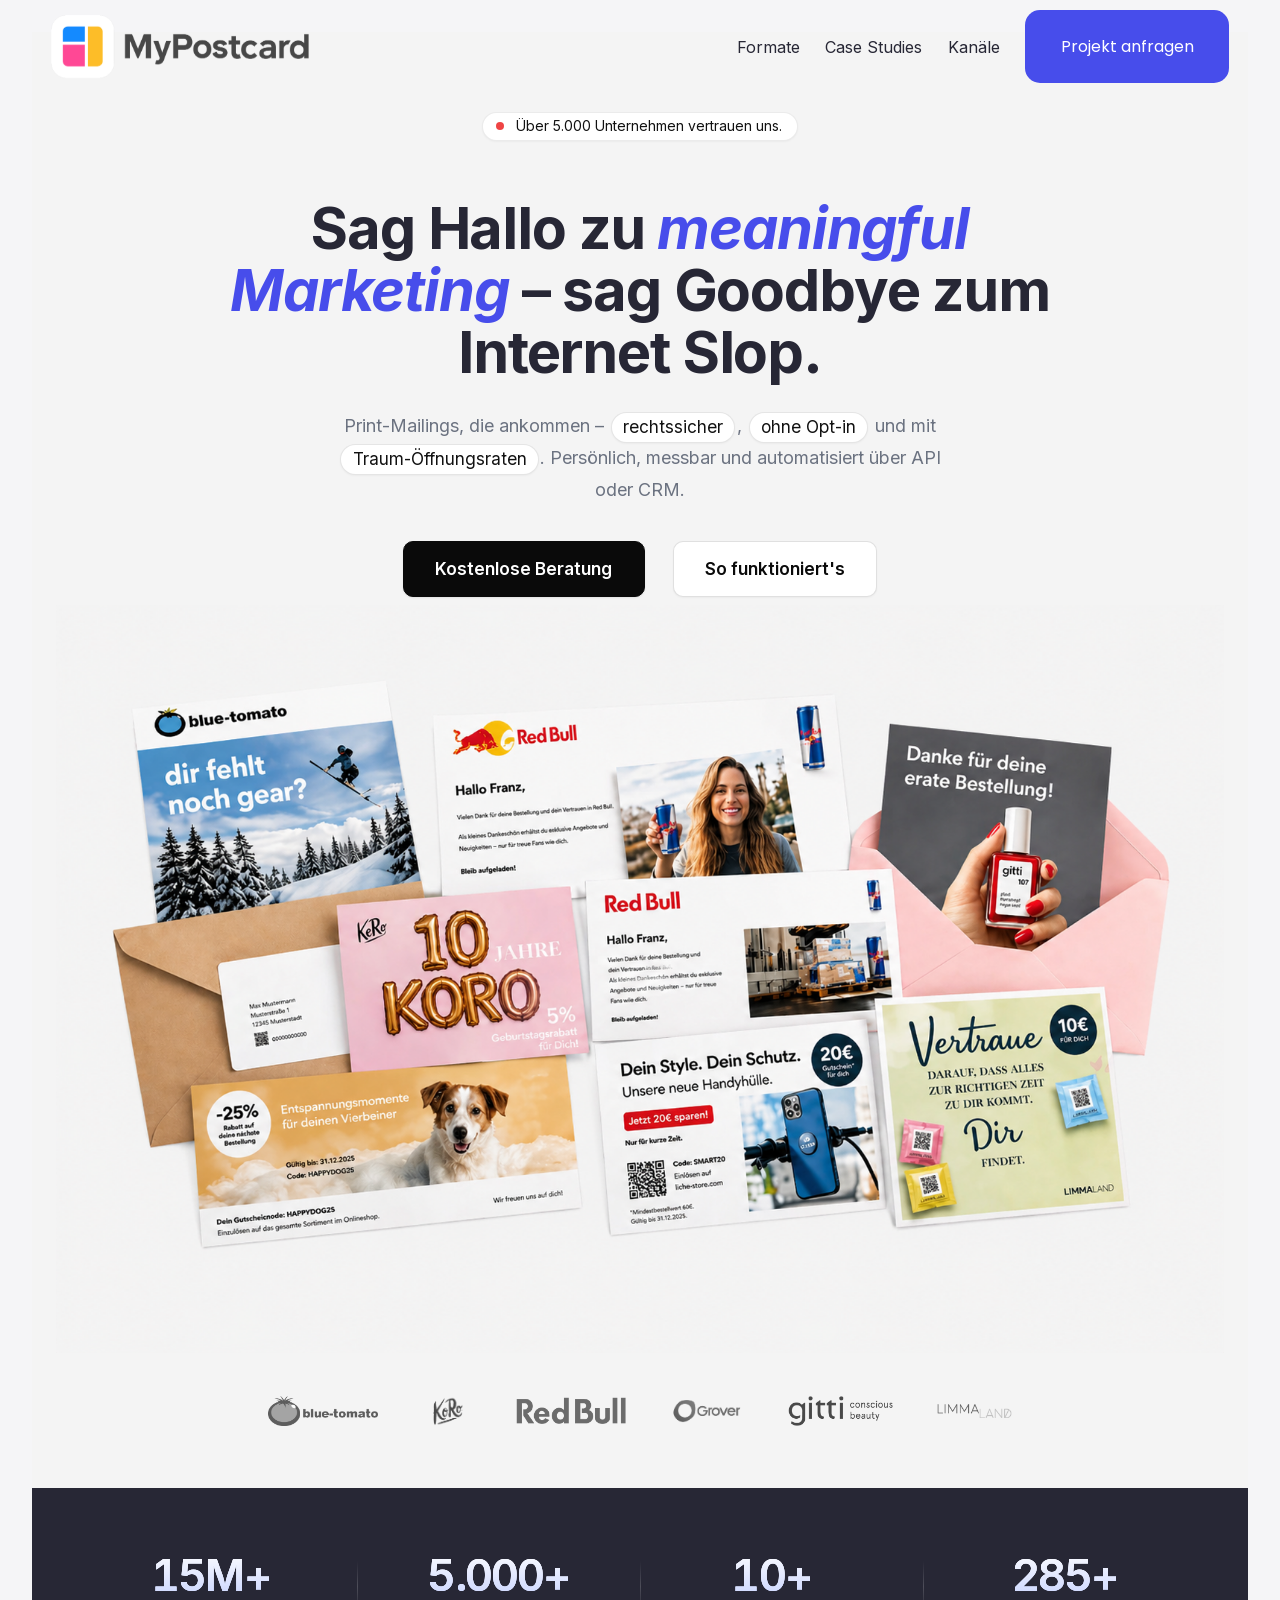
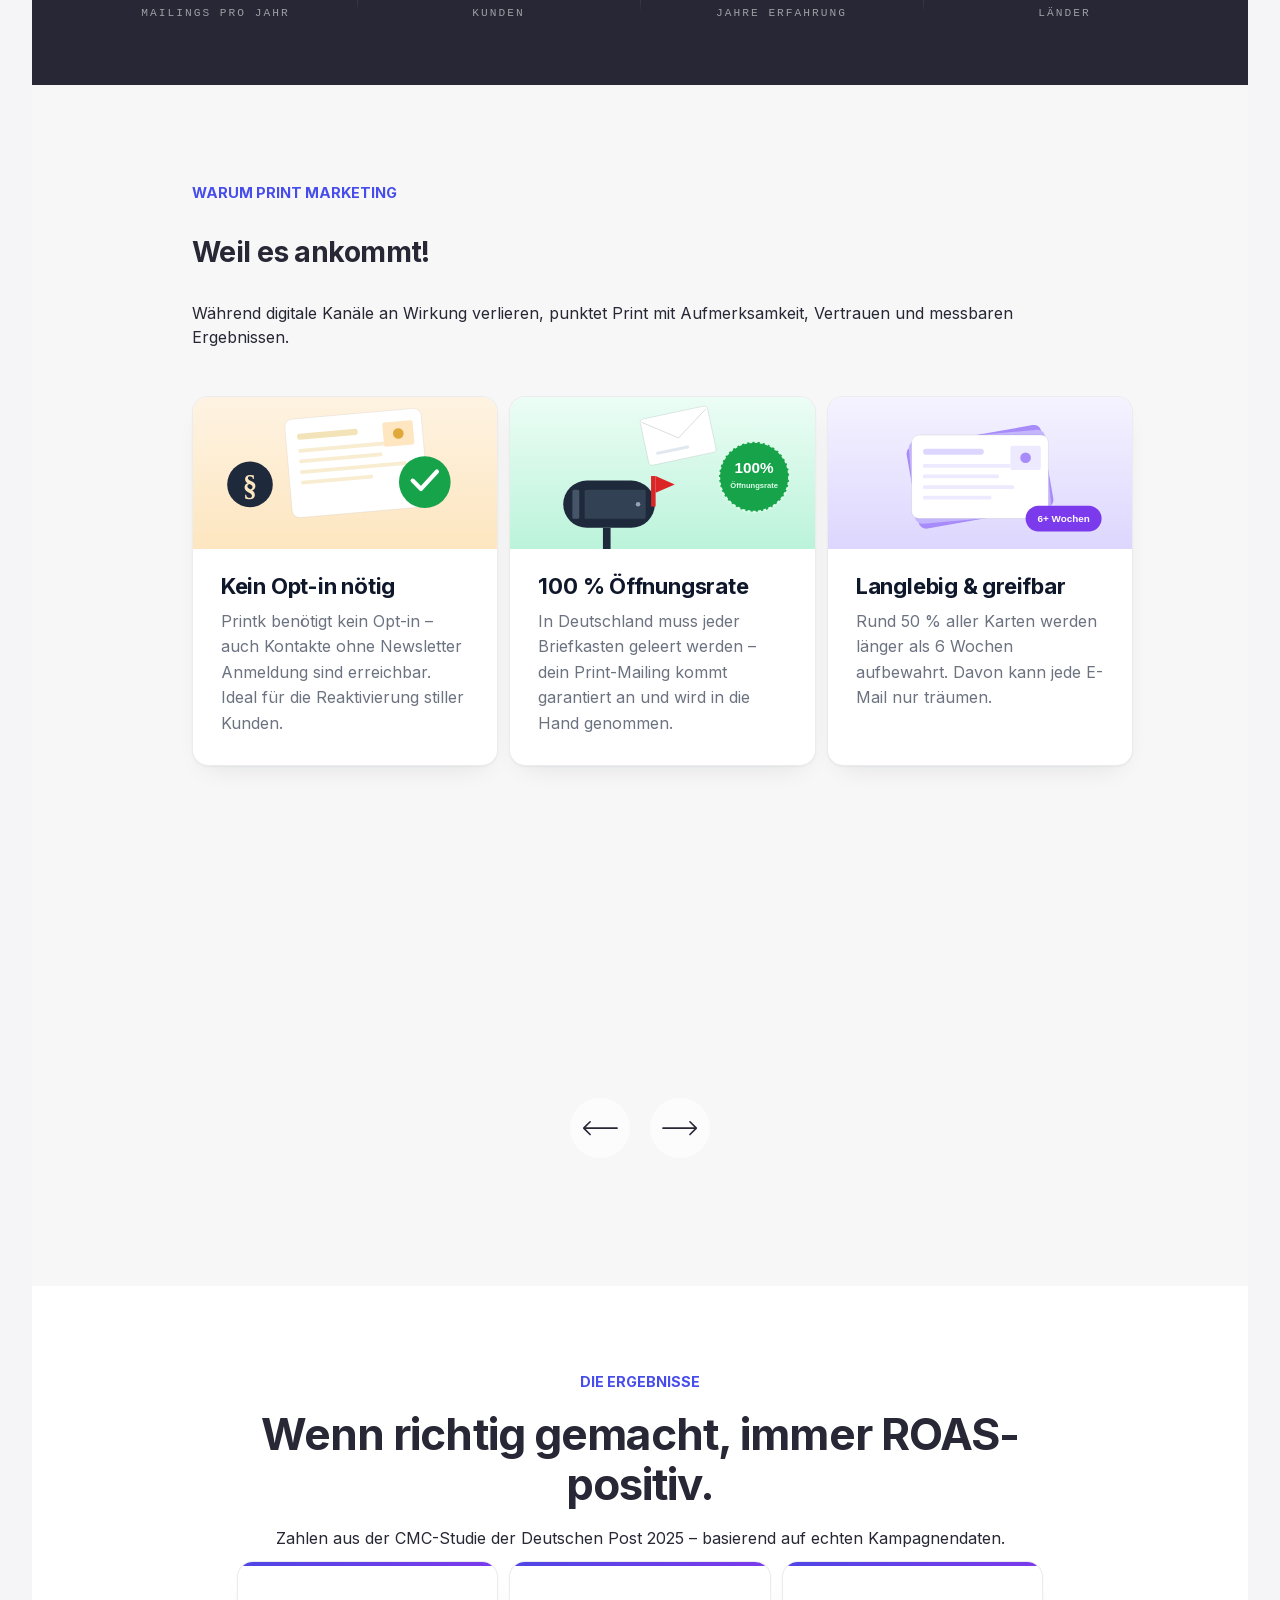
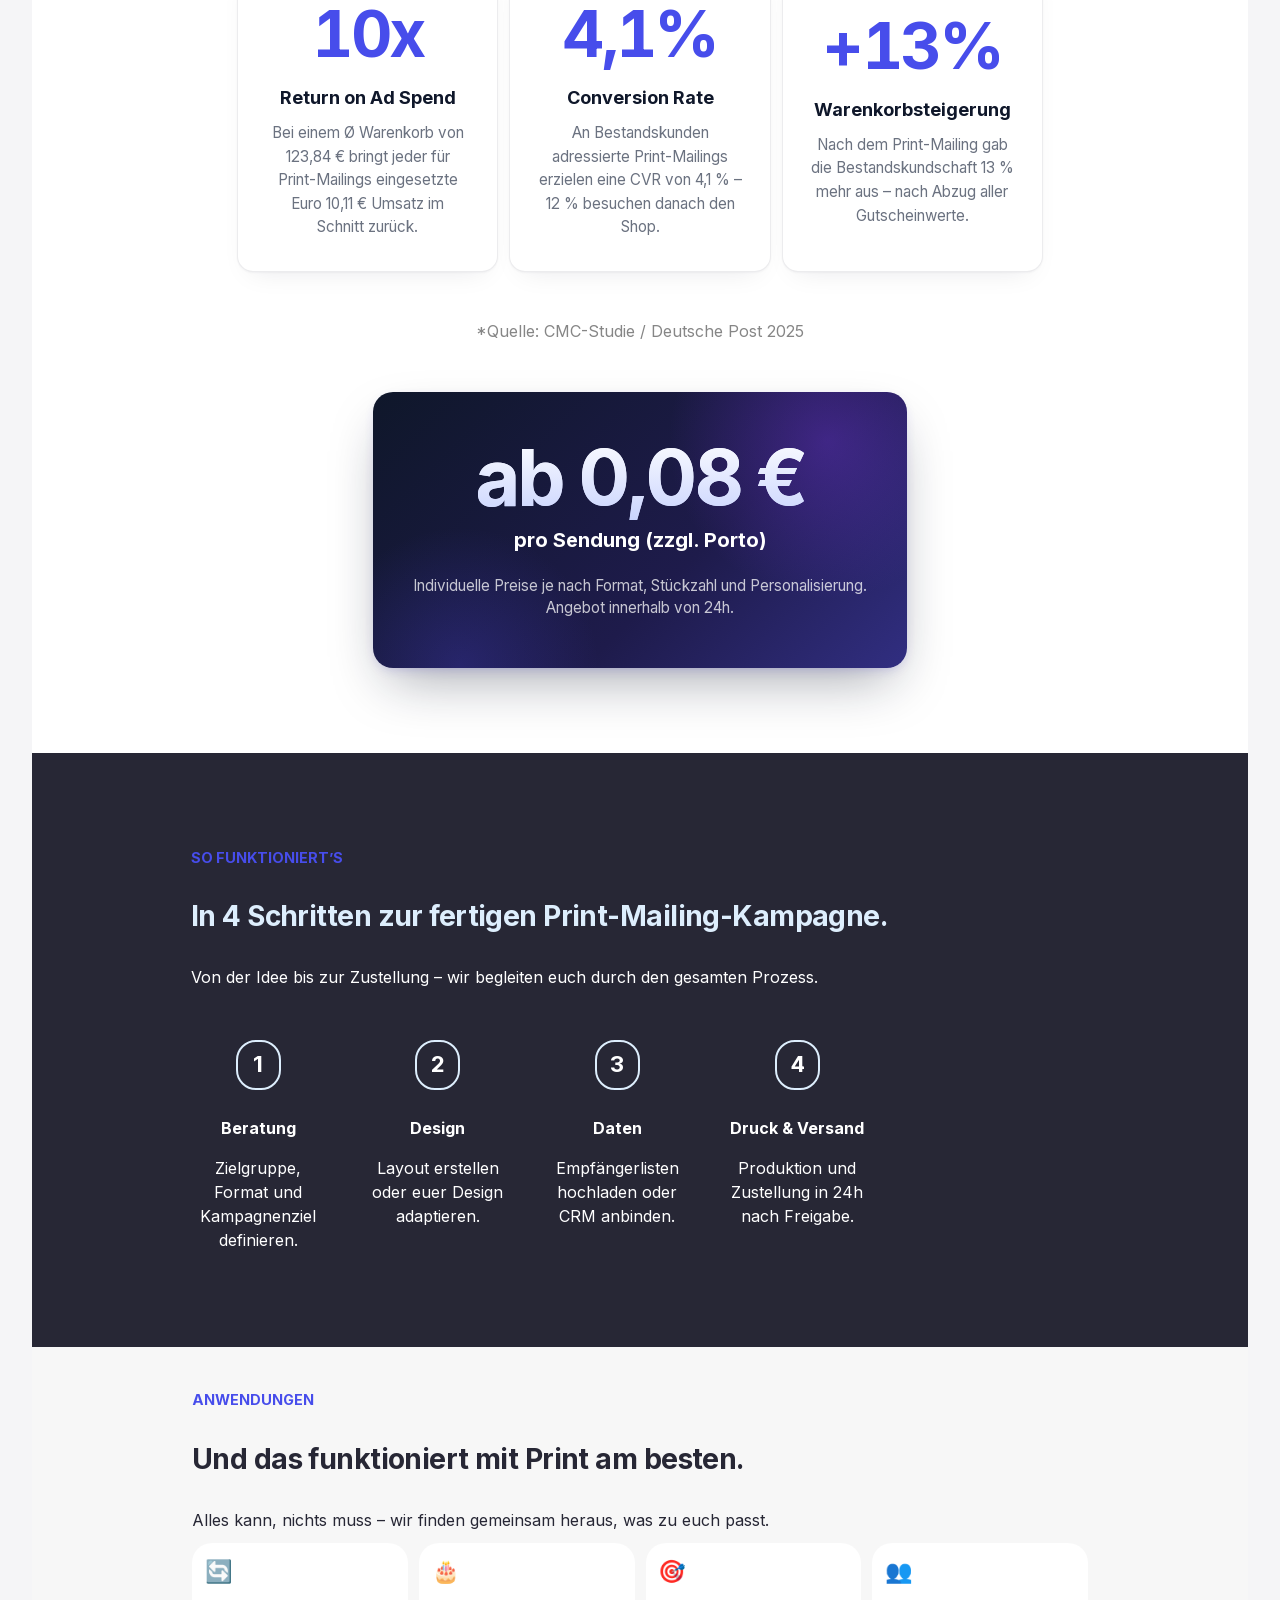
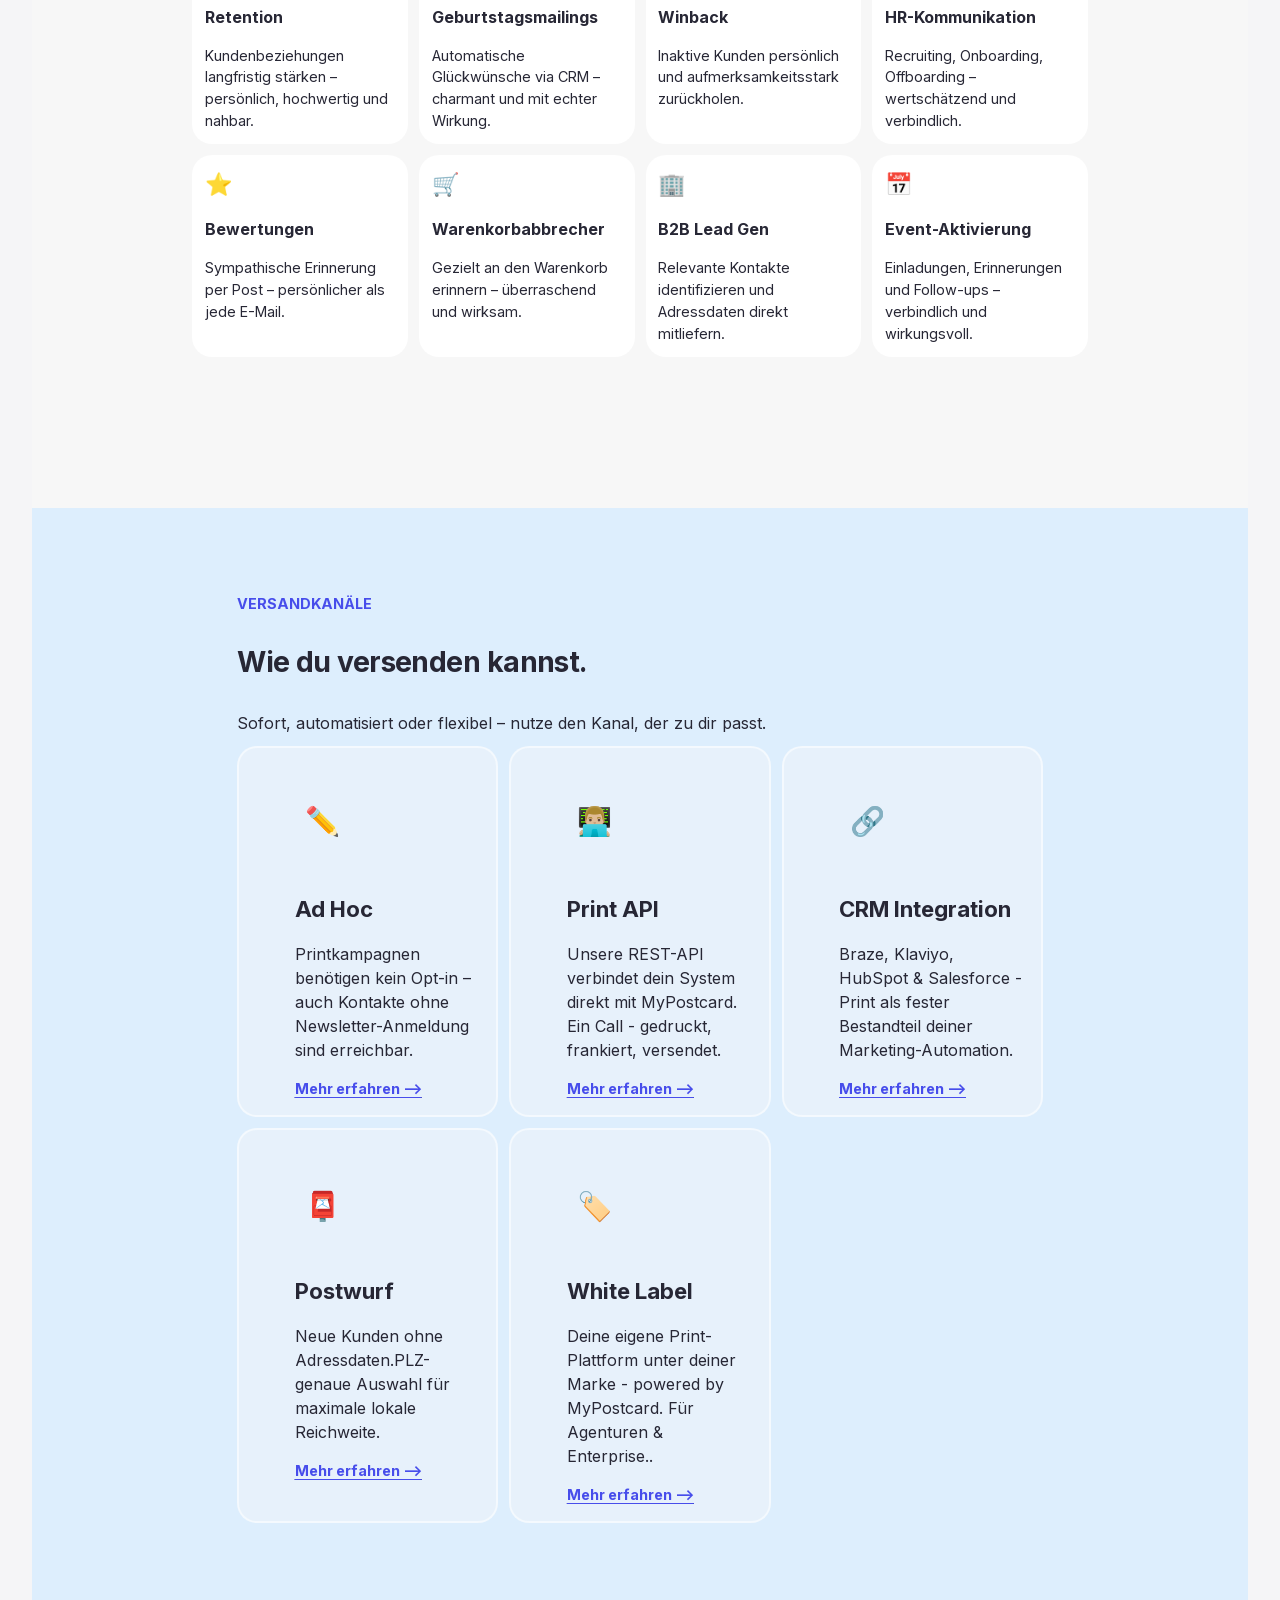
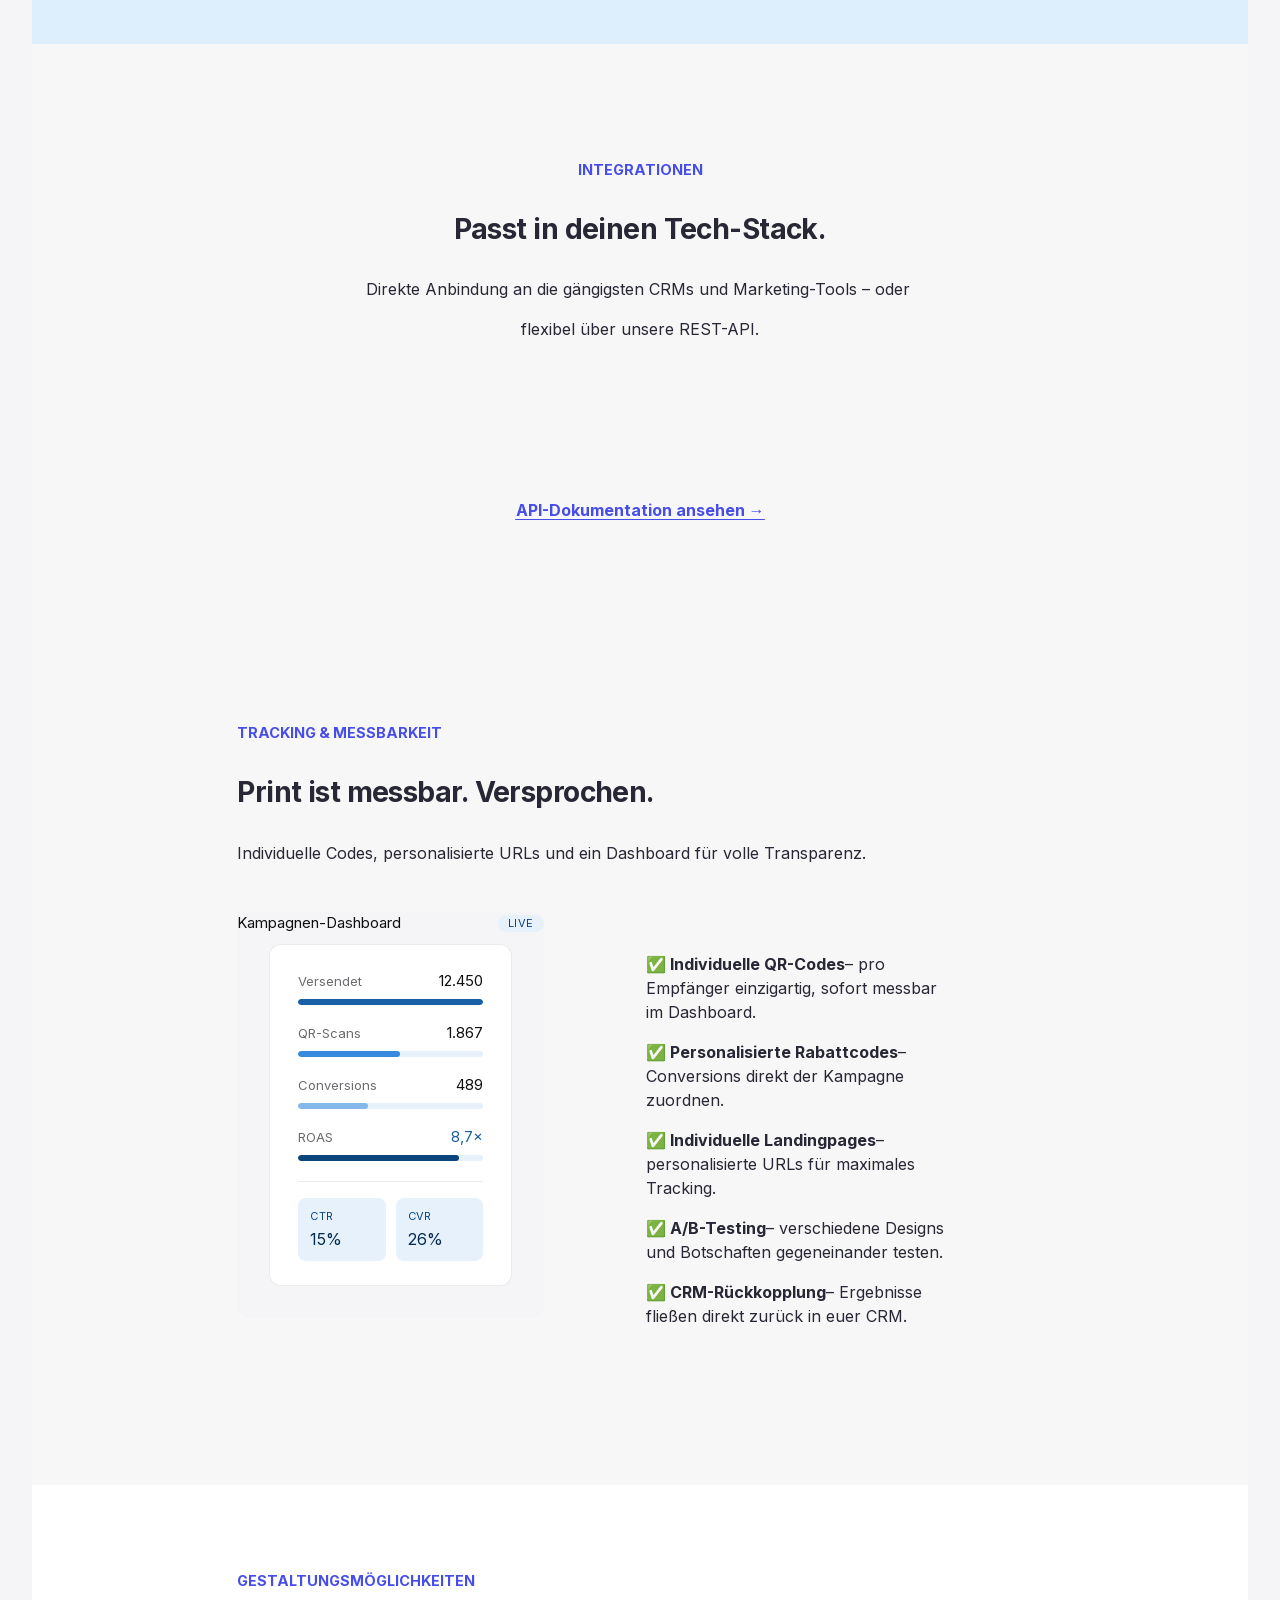
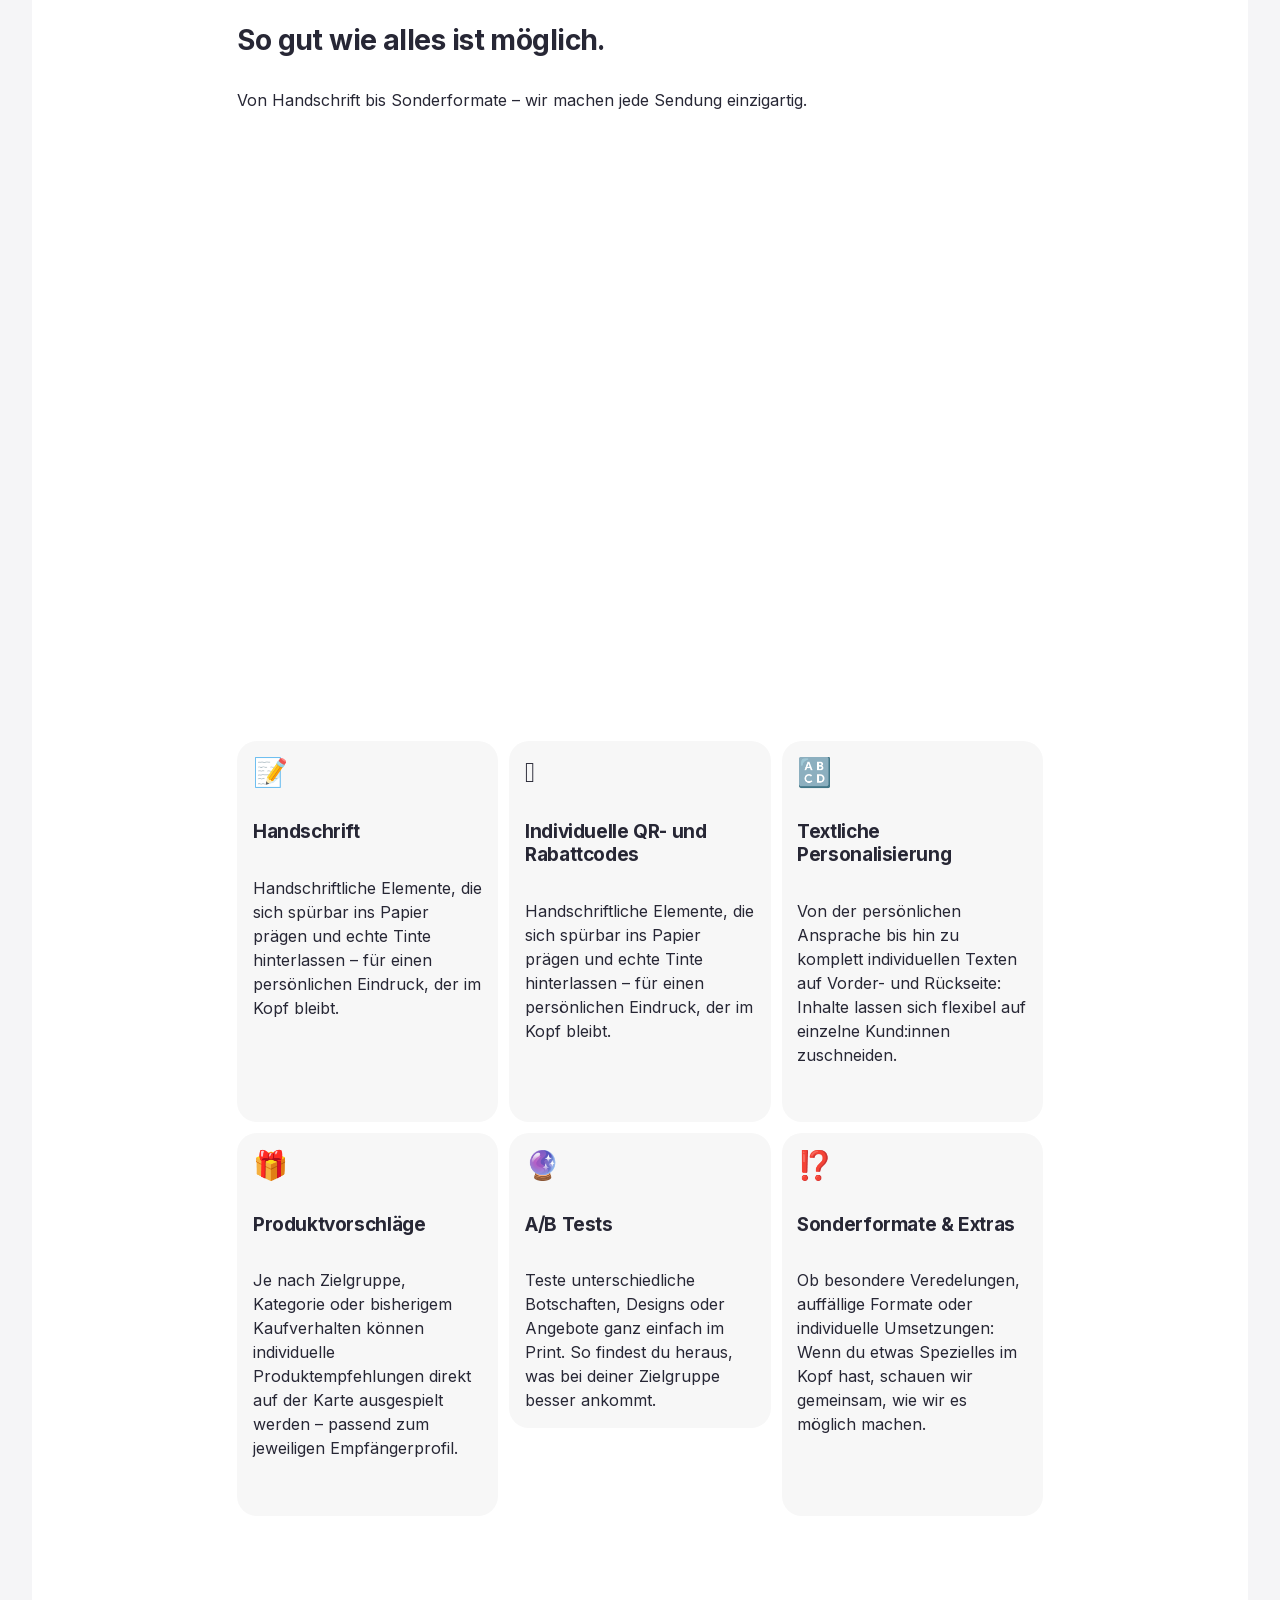
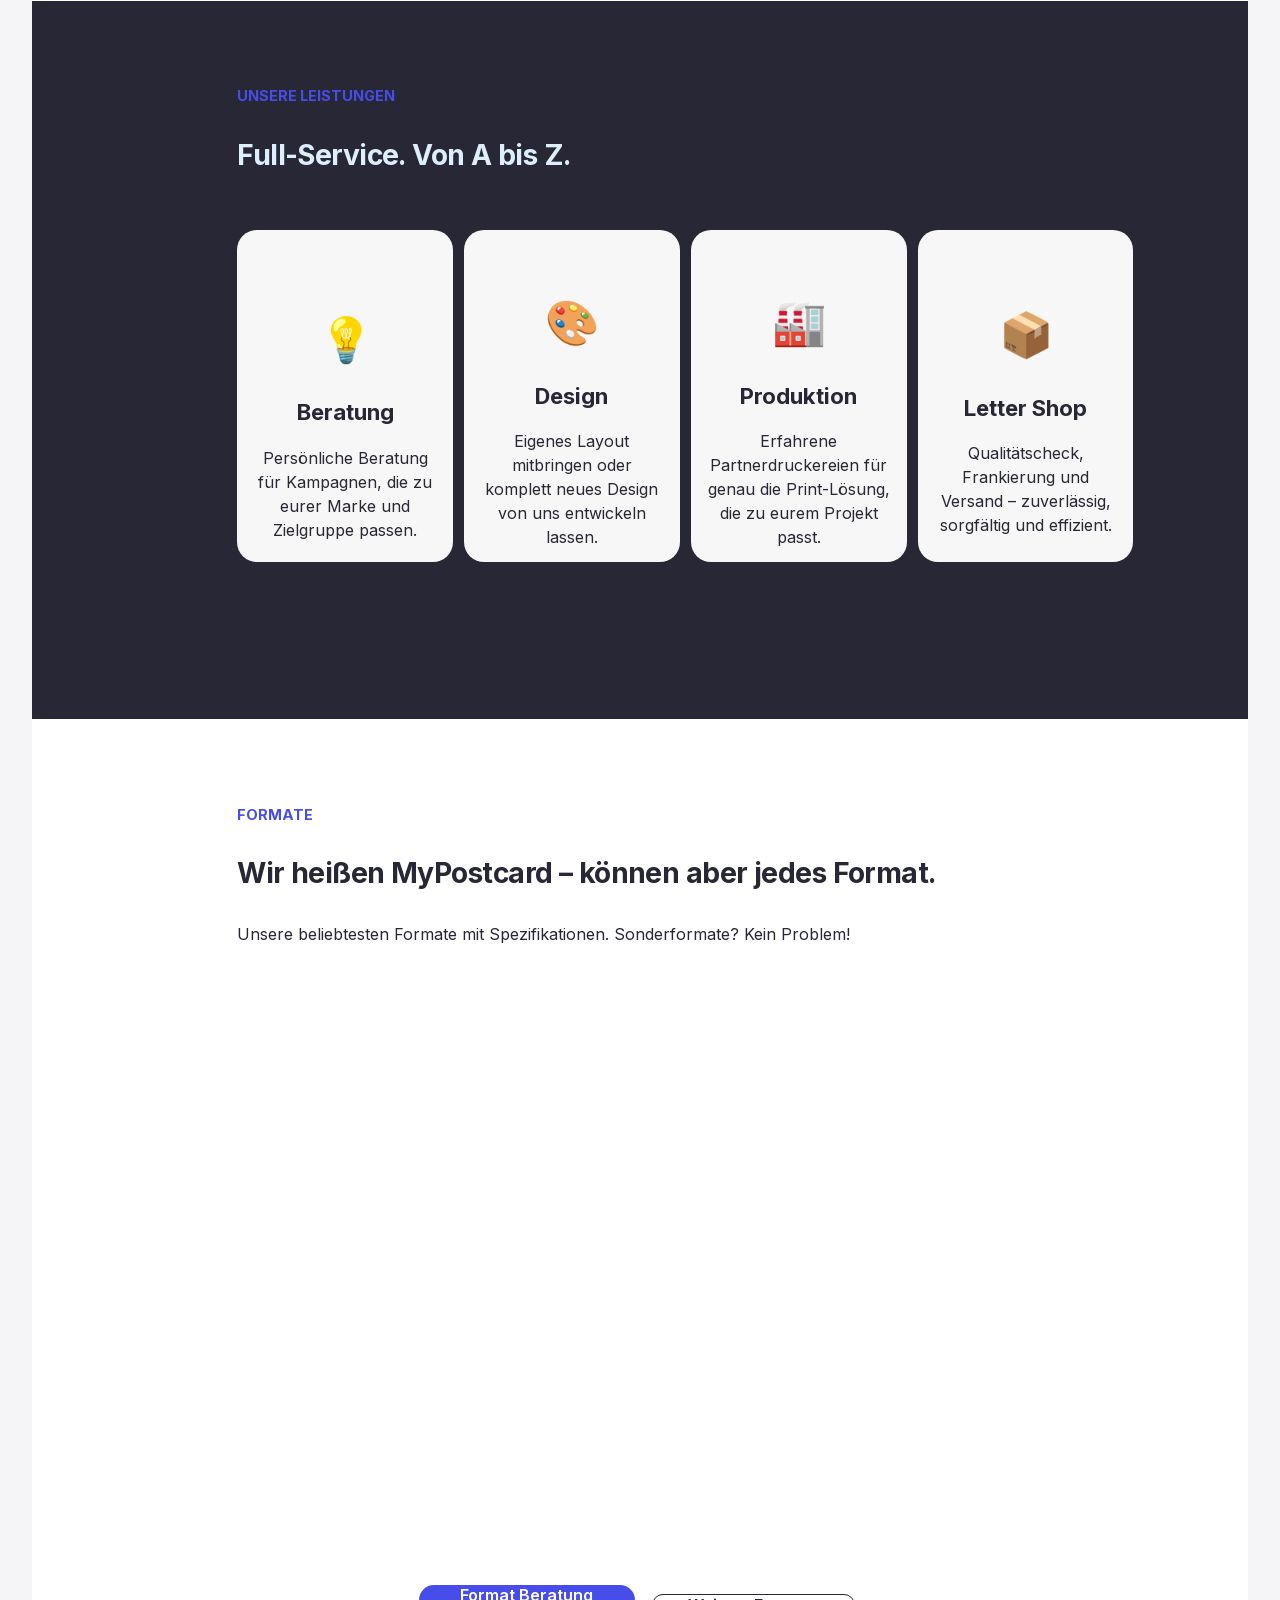
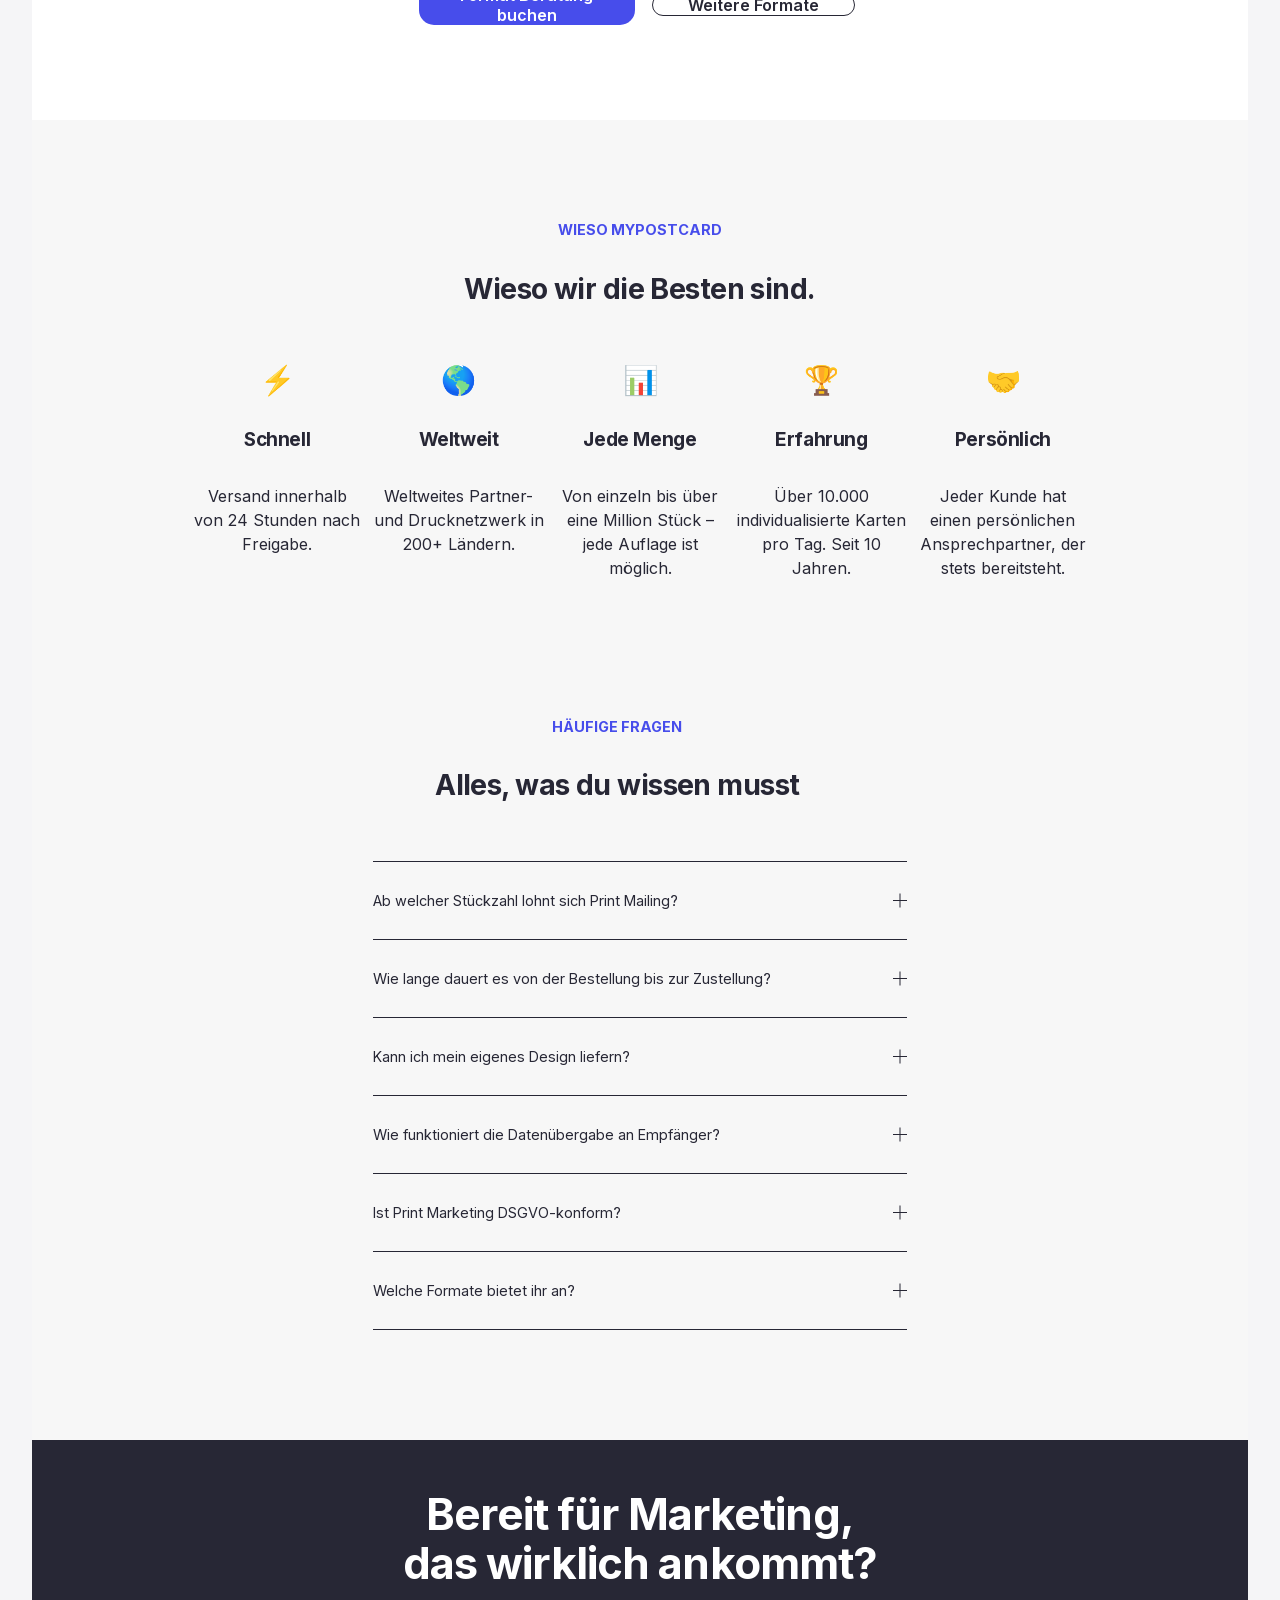
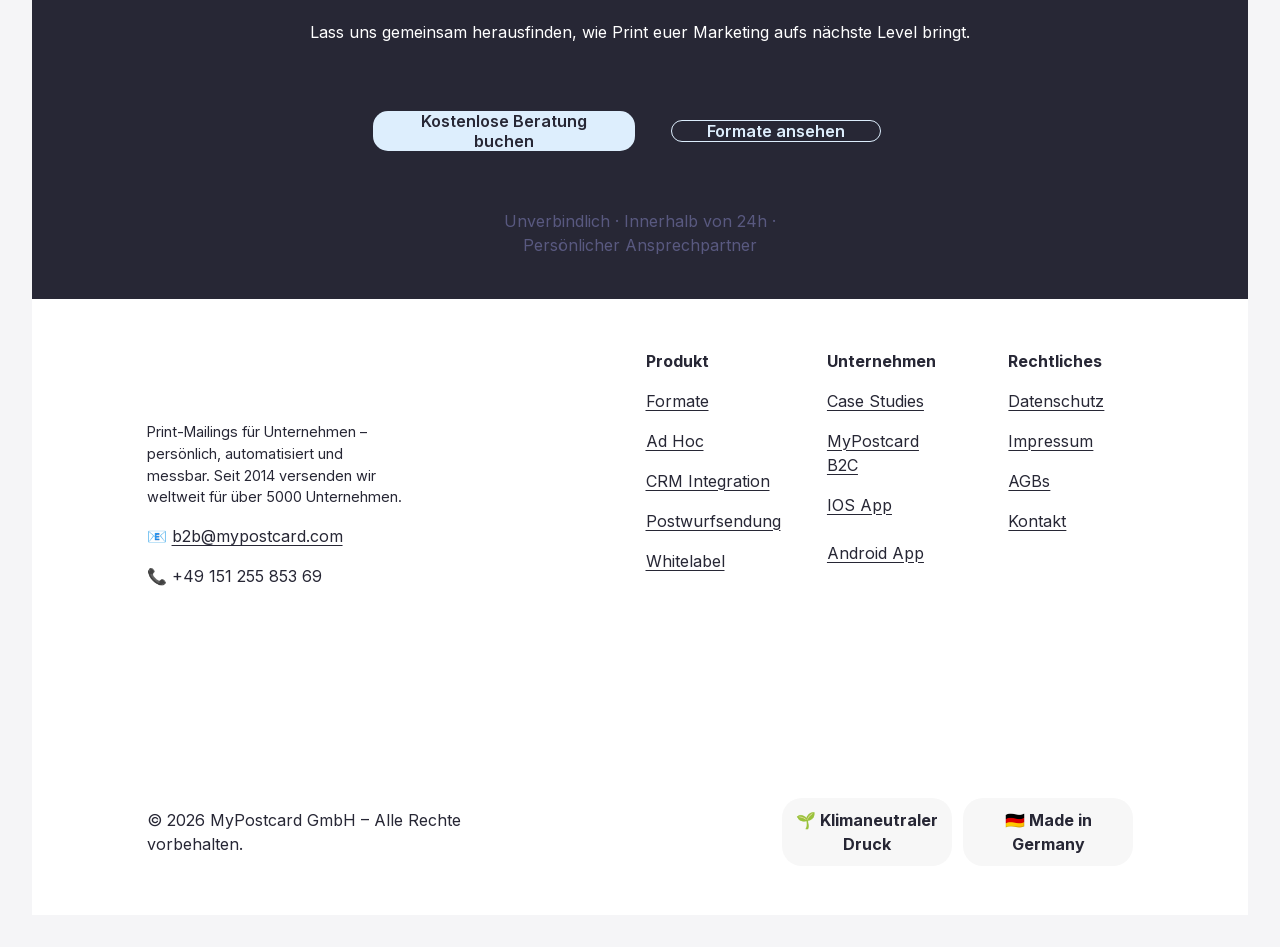
==== commit 74b9a8e3: "Modernize "Die Ergebnisse" cards and align metric numbers White metric cards with purple gradient to" ====
--- a/mirror/b2b.mypostcard.com/index.html
+++ b/mirror/b2b.mypostcard.com/index.html
@@ -6757,7 +6757,7 @@
 </div>
 </div></div></div><div class="fe-block fe-block-yui_3_17_2_1_1776348142288_192519"><div class="sqs-block website-component-block sqs-block-website-component sqs-block-html html-block sqs-background-enabled" data-block-css="[&quot;https://definitions.sqspcdn.com/website-component-definition/static-assets/website.components.html/ad3e90ad-1a7c-4c71-9e99-02bd4875790f_471/website.components.html.styles.css&quot;]" data-block-scripts="[&quot;https://definitions.sqspcdn.com/website-component-definition/static-assets/website.components.html/ad3e90ad-1a7c-4c71-9e99-02bd4875790f_471/website.components.html.visitor.js&quot;]" data-block-type="1337" data-definition-name="website.components.html" data-sqsp-block="text" data-website-component-id="yui_3_17_2_1_1776348142288_192519" id="block-yui_3_17_2_1_1776348142288_192519"><div class="sqs-block-content"><div class="sqs-text-block-container">
   
-  <div class="sqs-html-content" data-sqsp-text-block-content><h3 style="text-align: center; ; white-space:pre-wrap;" data-rte-preserve-empty="true"><span class="sqsrte-text-color--darkAccent"><strong>10x</strong></span></h3><p class="sqsrte-large" style="text-align: center; ; white-space:pre-wrap;" data-rte-preserve-empty="true"><strong>Return on Ad Spend</strong></p><p style="text-align: center; ; white-space:pre-wrap;" class="sqsrte-small" data-rte-preserve-empty="true">Bei einem Ø Warenkorb von 123,84 € bringt jeder für Print-Mailings eingesetzte Euro 10,11 € Umsatz.</p></div>
+  <div class="sqs-html-content" data-sqsp-text-block-content><h3 style="text-align: center; ; white-space:pre-wrap;" data-rte-preserve-empty="true"><span class="sqsrte-text-color--darkAccent"><strong>10x</strong></span></h3><p class="sqsrte-large" style="text-align: center; ; white-space:pre-wrap;" data-rte-preserve-empty="true"><strong>Return on Ad Spend</strong></p><p style="text-align: center; ; white-space:pre-wrap;" class="sqsrte-small" data-rte-preserve-empty="true">Bei einem Ø Warenkorb von 123,84 € bringt jeder für Print-Mailings eingesetzte Euro 10,11 € Umsatz im Schnitt zurück.</p></div>
 
 
   
@@ -6858,7 +6858,7 @@
 </div>
 </div></div></div><div class="fe-block fe-block-80a6bb9c8d88bd6fe006"><div class="sqs-block website-component-block sqs-block-website-component sqs-block-html html-block sqs-background-enabled" data-block-css="[&quot;https://definitions.sqspcdn.com/website-component-definition/static-assets/website.components.html/ad3e90ad-1a7c-4c71-9e99-02bd4875790f_471/website.components.html.styles.css&quot;]" data-block-scripts="[&quot;https://definitions.sqspcdn.com/website-component-definition/static-assets/website.components.html/ad3e90ad-1a7c-4c71-9e99-02bd4875790f_471/website.components.html.visitor.js&quot;]" data-block-type="1337" data-definition-name="website.components.html" data-sqsp-block="text" data-website-component-id="80a6bb9c8d88bd6fe006" id="block-80a6bb9c8d88bd6fe006"><div class="sqs-block-content"><div class="sqs-text-block-container">
   
-  <div class="sqs-html-content" data-sqsp-text-block-content><h3 style="text-align: center; ; white-space:pre-wrap;" data-rte-preserve-empty="true"><span class="sqsrte-text-color--darkAccent"><strong>4,1%</strong></span></h3><p class="sqsrte-large" style="text-align: center; ; white-space:pre-wrap;" data-rte-preserve-empty="true"><strong>Convesion Rate</strong></p><p style="text-align: center; ; white-space:pre-wrap;" class="sqsrte-small" data-rte-preserve-empty="true">Print-Mailings an Bestandskunden erzielen eine CVR von 4,1 %. 12 % besuchen danach den beworbenen Shop.</p></div>
+  <div class="sqs-html-content" data-sqsp-text-block-content><h3 style="text-align: center; ; white-space:pre-wrap;" data-rte-preserve-empty="true"><span class="sqsrte-text-color--darkAccent"><strong>4,1%</strong></span></h3><p class="sqsrte-large" style="text-align: center; ; white-space:pre-wrap;" data-rte-preserve-empty="true"><strong>Conversion Rate</strong></p><p style="text-align: center; ; white-space:pre-wrap;" class="sqsrte-small" data-rte-preserve-empty="true">An Bestandskunden adressierte Print-Mailings erzielen eine CVR von 4,1 % – 12 % besuchen danach den Shop.</p></div>
 
 
   
@@ -6959,7 +6959,7 @@
 </div>
 </div></div></div><div class="fe-block fe-block-2e39d6cc3718ee87facb"><div class="sqs-block website-component-block sqs-block-website-component sqs-block-html html-block sqs-background-enabled" data-block-css="[&quot;https://definitions.sqspcdn.com/website-component-definition/static-assets/website.components.html/ad3e90ad-1a7c-4c71-9e99-02bd4875790f_471/website.components.html.styles.css&quot;]" data-block-scripts="[&quot;https://definitions.sqspcdn.com/website-component-definition/static-assets/website.components.html/ad3e90ad-1a7c-4c71-9e99-02bd4875790f_471/website.components.html.visitor.js&quot;]" data-block-type="1337" data-definition-name="website.components.html" data-sqsp-block="text" data-website-component-id="2e39d6cc3718ee87facb" id="block-2e39d6cc3718ee87facb"><div class="sqs-block-content"><div class="sqs-text-block-container">
   
-  <div class="sqs-html-content" data-sqsp-text-block-content><h3 style="text-align: center; ; white-space:pre-wrap;" data-rte-preserve-empty="true"><span class="sqsrte-text-color--darkAccent"><strong>+13%</strong></span></h3><p style="text-align: center; ; white-space:pre-wrap;" class="sqsrte-large" data-rte-preserve-empty="true"><strong>Warenkorbsteigerung</strong></p><p style="text-align: center; ; white-space:pre-wrap;" class="sqsrte-small" data-rte-preserve-empty="true">Nach Erhalt des Print-Mailings gab die Bestandskundschaft durchschnittlich 13 % mehr aus – nach Abzug der Gutscheinwerte.</p></div>
+  <div class="sqs-html-content" data-sqsp-text-block-content><h3 style="text-align: center; ; white-space:pre-wrap;" data-rte-preserve-empty="true"><span class="sqsrte-text-color--darkAccent"><strong>+13%</strong></span></h3><p style="text-align: center; ; white-space:pre-wrap;" class="sqsrte-large" data-rte-preserve-empty="true"><strong>Warenkorbsteigerung</strong></p><p style="text-align: center; ; white-space:pre-wrap;" class="sqsrte-small" data-rte-preserve-empty="true">Nach dem Print-Mailing gab die Bestandskundschaft 13 % mehr aus – nach Abzug aller Gutscheinwerte.</p></div>
 
 
   
@@ -15468,6 +15468,162 @@
     line-height: 1.6 !important;
   }
 </style>
+<style id="custom-results-section">
+  /* "Die Ergebnisse" — section heading sizing */
+  [data-section-id="69e0f2d176d023545fd3413e"] #block-9b3d16e0568926b1a48a h3 {
+    font-size: clamp(2rem, 3.5vw, 2.75rem) !important;
+    line-height: 1.15 !important;
+    letter-spacing: -0.02em !important;
+    margin: 0.5rem 0 1rem !important;
+  }
+
+  /* Three metric cards — modern, elevated white cards */
+  [data-section-id="69e0f2d176d023545fd3413e"] #block-yui_3_17_2_1_1776348142288_192519,
+  [data-section-id="69e0f2d176d023545fd3413e"] #block-80a6bb9c8d88bd6fe006,
+  [data-section-id="69e0f2d176d023545fd3413e"] #block-2e39d6cc3718ee87facb {
+    background: #ffffff !important;
+    border: 1px solid rgba(15, 23, 42, 0.08) !important;
+    border-radius: 16px !important;
+    box-shadow: 0 1px 2px rgba(15, 23, 42, 0.04), 0 12px 28px -14px rgba(15, 23, 42, 0.10) !important;
+    overflow: hidden !important;
+    position: relative !important;
+    transition: transform 0.2s ease, box-shadow 0.2s ease !important;
+  }
+  [data-section-id="69e0f2d176d023545fd3413e"] #block-yui_3_17_2_1_1776348142288_192519:hover,
+  [data-section-id="69e0f2d176d023545fd3413e"] #block-80a6bb9c8d88bd6fe006:hover,
+  [data-section-id="69e0f2d176d023545fd3413e"] #block-2e39d6cc3718ee87facb:hover {
+    transform: translateY(-2px) !important;
+    box-shadow: 0 1px 2px rgba(15, 23, 42, 0.04), 0 18px 36px -14px rgba(15, 23, 42, 0.18) !important;
+  }
+  /* Top accent bar */
+  [data-section-id="69e0f2d176d023545fd3413e"] #block-yui_3_17_2_1_1776348142288_192519::before,
+  [data-section-id="69e0f2d176d023545fd3413e"] #block-80a6bb9c8d88bd6fe006::before,
+  [data-section-id="69e0f2d176d023545fd3413e"] #block-2e39d6cc3718ee87facb::before {
+    content: "";
+    position: absolute;
+    top: 0;
+    left: 0;
+    right: 0;
+    height: 4px;
+    background: linear-gradient(90deg, #4f46e5 0%, #7c3aed 100%);
+  }
+
+  /* Card body padding */
+  [data-section-id="69e0f2d176d023545fd3413e"] #block-yui_3_17_2_1_1776348142288_192519 .sqs-html-content,
+  [data-section-id="69e0f2d176d023545fd3413e"] #block-80a6bb9c8d88bd6fe006 .sqs-html-content,
+  [data-section-id="69e0f2d176d023545fd3413e"] #block-2e39d6cc3718ee87facb .sqs-html-content {
+    padding: 2.5rem 1.75rem 2rem !important;
+  }
+
+  /* Big numbers — bold, tabular */
+  [data-section-id="69e0f2d176d023545fd3413e"] #block-yui_3_17_2_1_1776348142288_192519 h3,
+  [data-section-id="69e0f2d176d023545fd3413e"] #block-80a6bb9c8d88bd6fe006 h3,
+  [data-section-id="69e0f2d176d023545fd3413e"] #block-2e39d6cc3718ee87facb h3 {
+    font-size: clamp(3rem, 5vw, 4.25rem) !important;
+    line-height: 1 !important;
+    letter-spacing: -0.04em !important;
+    margin: 0 0 1.25rem !important;
+    font-weight: 800 !important;
+    font-feature-settings: "tnum" 1 !important;
+  }
+
+  /* Subtitle (Return on Ad Spend / Conversion Rate / Warenkorbsteigerung) */
+  [data-section-id="69e0f2d176d023545fd3413e"] #block-yui_3_17_2_1_1776348142288_192519 p.sqsrte-large,
+  [data-section-id="69e0f2d176d023545fd3413e"] #block-80a6bb9c8d88bd6fe006 p.sqsrte-large,
+  [data-section-id="69e0f2d176d023545fd3413e"] #block-2e39d6cc3718ee87facb p.sqsrte-large {
+    font-size: 1.125rem !important;
+    line-height: 1.3 !important;
+    margin: 0 0 0.75rem !important;
+    color: #0f172a !important;
+    font-weight: 700 !important;
+  }
+  [data-section-id="69e0f2d176d023545fd3413e"] #block-yui_3_17_2_1_1776348142288_192519 p.sqsrte-small,
+  [data-section-id="69e0f2d176d023545fd3413e"] #block-80a6bb9c8d88bd6fe006 p.sqsrte-small,
+  [data-section-id="69e0f2d176d023545fd3413e"] #block-2e39d6cc3718ee87facb p.sqsrte-small {
+    font-size: 0.95rem !important;
+    line-height: 1.55 !important;
+    color: #6b7280 !important;
+    margin: 0 !important;
+  }
+
+  /* Featured price box — dark gradient, prominent */
+  [data-section-id="69e0f2d176d023545fd3413e"] #block-yui_3_17_2_1_1776358798546_412377 {
+    background: linear-gradient(135deg, #0f172a 0%, #1e1b4b 60%, #312e81 100%) !important;
+    border: none !important;
+    border-radius: 20px !important;
+    box-shadow: 0 4px 12px -4px rgba(67, 56, 202, 0.25), 0 24px 56px -16px rgba(15, 23, 42, 0.4) !important;
+    overflow: hidden !important;
+    position: relative !important;
+  }
+  /* Decorative glow on featured card */
+  [data-section-id="69e0f2d176d023545fd3413e"] #block-yui_3_17_2_1_1776358798546_412377::before {
+    content: "";
+    position: absolute;
+    top: -40%;
+    right: -15%;
+    width: 320px;
+    height: 320px;
+    background: radial-gradient(circle, rgba(124, 58, 237, 0.35) 0%, rgba(124, 58, 237, 0) 70%);
+    pointer-events: none;
+    z-index: 0;
+  }
+  [data-section-id="69e0f2d176d023545fd3413e"] #block-yui_3_17_2_1_1776358798546_412377::after {
+    content: "";
+    position: absolute;
+    bottom: -50%;
+    left: -10%;
+    width: 280px;
+    height: 280px;
+    background: radial-gradient(circle, rgba(79, 70, 229, 0.25) 0%, rgba(79, 70, 229, 0) 70%);
+    pointer-events: none;
+    z-index: 0;
+  }
+  [data-section-id="69e0f2d176d023545fd3413e"] #block-yui_3_17_2_1_1776358798546_412377 .sqs-html-content {
+    padding: 3rem 2rem !important;
+    position: relative !important;
+    z-index: 1 !important;
+  }
+
+  /* Big price number — gradient to soft white */
+  [data-section-id="69e0f2d176d023545fd3413e"] #block-yui_3_17_2_1_1776358798546_412377 h3 {
+    font-size: clamp(3.5rem, 6vw, 5rem) !important;
+    line-height: 1 !important;
+    letter-spacing: -0.04em !important;
+    font-weight: 800 !important;
+    margin: 0 0 0.5rem !important;
+  }
+  [data-section-id="69e0f2d176d023545fd3413e"] #block-yui_3_17_2_1_1776358798546_412377 h3 strong,
+  [data-section-id="69e0f2d176d023545fd3413e"] #block-yui_3_17_2_1_1776358798546_412377 h3 .sqsrte-text-color--darkAccent {
+    background: linear-gradient(180deg, #ffffff 0%, #c7d2fe 100%) !important;
+    -webkit-background-clip: text !important;
+    background-clip: text !important;
+    -webkit-text-fill-color: transparent !important;
+    color: transparent !important;
+  }
+
+  /* "pro Sendung" subtitle */
+  [data-section-id="69e0f2d176d023545fd3413e"] #block-yui_3_17_2_1_1776358798546_412377 p.sqsrte-large {
+    font-size: 1.25rem !important;
+    color: #ffffff !important;
+    font-weight: 600 !important;
+    margin: 0 0 1.25rem !important;
+  }
+  [data-section-id="69e0f2d176d023545fd3413e"] #block-yui_3_17_2_1_1776358798546_412377 p.sqsrte-large strong,
+  [data-section-id="69e0f2d176d023545fd3413e"] #block-yui_3_17_2_1_1776358798546_412377 p.sqsrte-large .sqsrte-text-color--black {
+    color: #ffffff !important;
+  }
+
+  /* Footnote in price box */
+  [data-section-id="69e0f2d176d023545fd3413e"] #block-yui_3_17_2_1_1776358798546_412377 p.sqsrte-small {
+    font-size: 0.95rem !important;
+    color: rgba(255, 255, 255, 0.75) !important;
+    line-height: 1.5 !important;
+    margin: 0 !important;
+  }
+  [data-section-id="69e0f2d176d023545fd3413e"] #block-yui_3_17_2_1_1776358798546_412377 p.sqsrte-small .sqsrte-text-color--darkAccent {
+    color: rgba(255, 255, 255, 0.75) !important;
+  }
+</style>
 <style id="custom-metrics-section">
   /* Hide "Vertrauen uns bereits:" label above the trust logos */
   .fe-block-yui_3_17_2_1_1776358798546_386198 {
